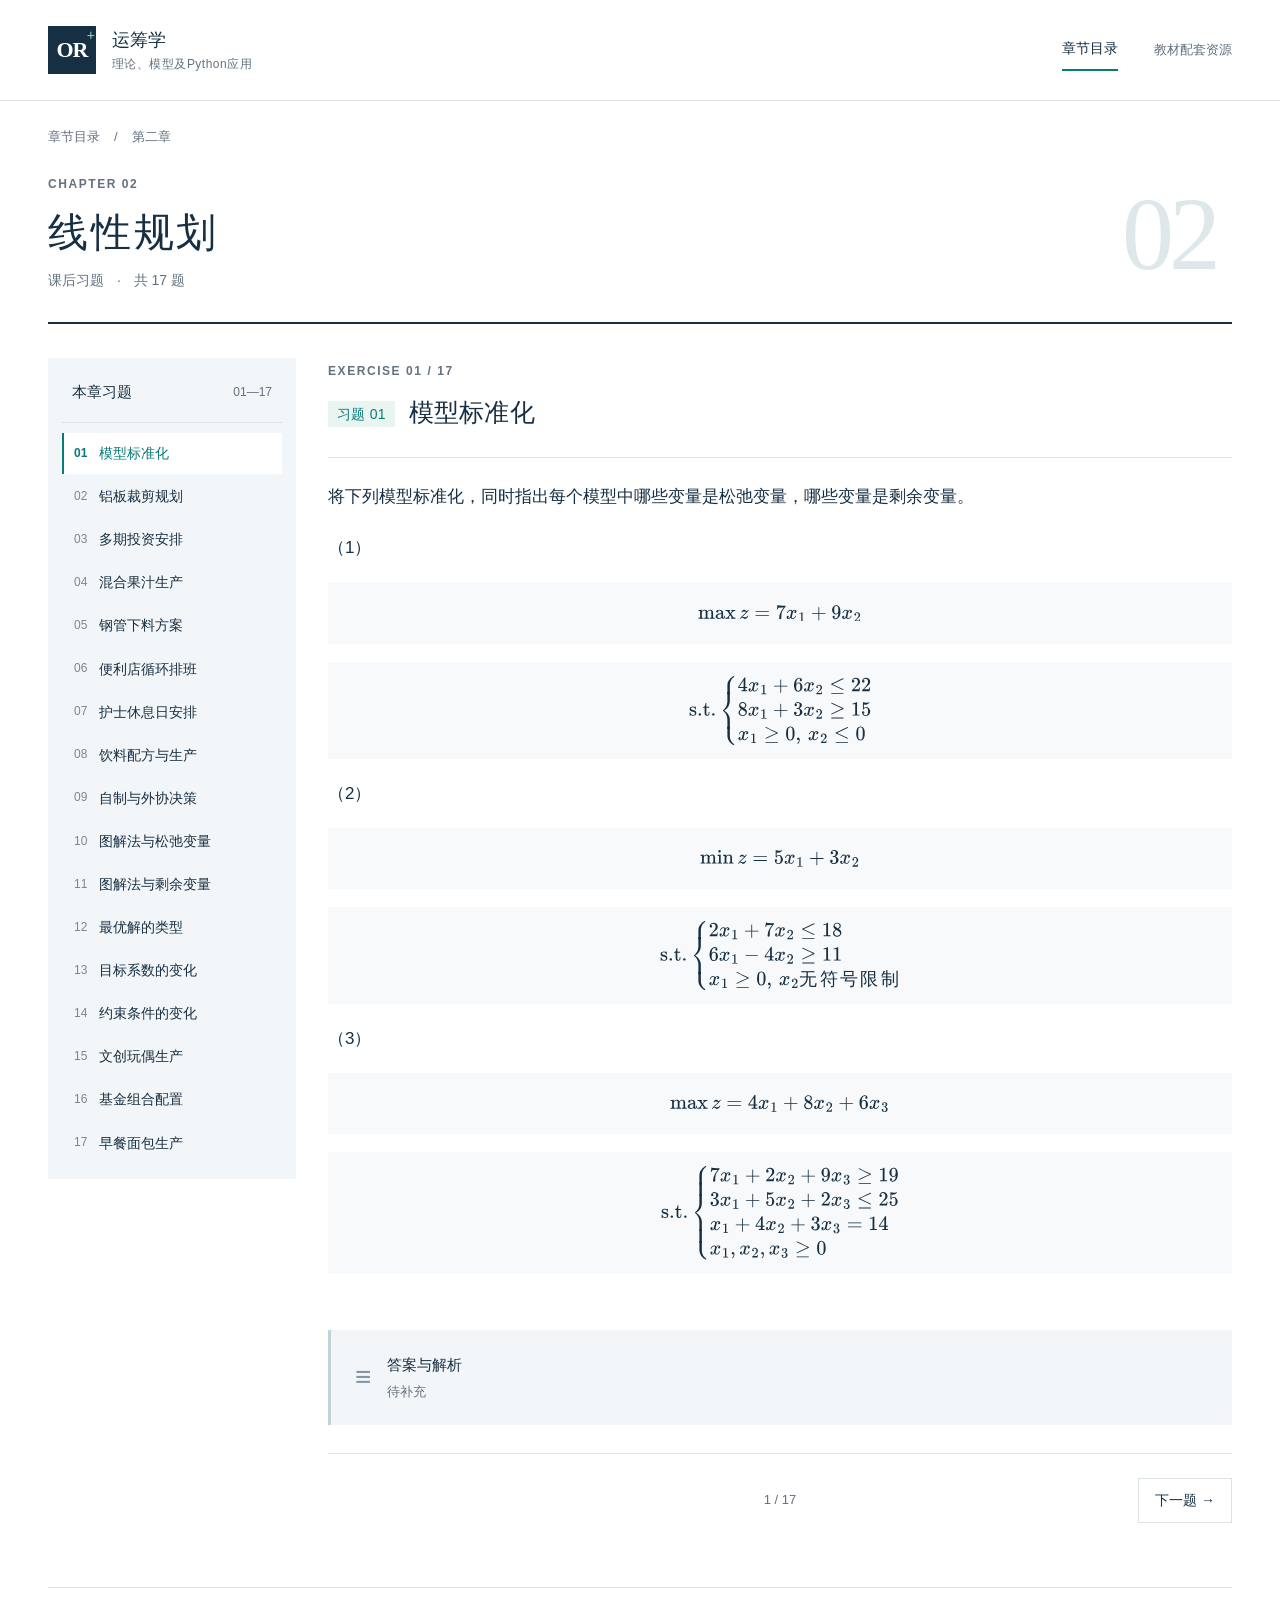
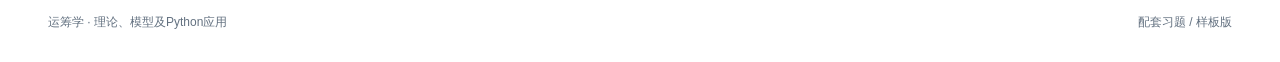
==== chapter-02.html @ b17d403d "Add files via upload" ====
<!doctype html><html lang="zh-CN"><head><meta charset="UTF-8"><meta name="viewport" content="width=device-width,initial-scale=1"><meta name="description" content="《运筹学 理论、模型及Python应用》配套习题，按章节阅读题目与数学模型。"><title>第二章 线性规划 · 运筹学配套学习资源</title><link rel="stylesheet" href="styles.css"><link rel="icon" href="favicon.svg" type="image/svg+xml"></head><body><a class="skip-link" href="#main">跳至正文</a><header class="site-header"><a class="brand" href="index.html" aria-label="返回教材首页"><span class="brand-symbol">OR<span>+</span></span><span class="brand-name">运筹学<span>理论、模型及Python应用</span></span></a><nav aria-label="主导航"><a href="index.html">章节目录</a><span class="edition">教材配套资源</span></nav></header><main id="main" class="chapter-page"><div class="breadcrumb"><a href="index.html">章节目录</a><span aria-hidden="true">/</span><span>第二章</span></div><section class="chapter-intro"><div><p class="eyebrow">CHAPTER 02</p><h1>线性规划</h1><p>课后习题 <span>·</span> 共 17 题</p></div><span class="chapter-watermark" aria-hidden="true">02</span></section><div class="reading-layout"><aside class="exercise-sidebar"><div class="sidebar-heading"><h2>本章习题</h2><span>01—17</span></div><nav aria-label="习题目录"><a href="#q1" data-question="1"><span>01</span>模型标准化</a><a href="#q2" data-question="2"><span>02</span>铝板裁剪规划</a><a href="#q3" data-question="3"><span>03</span>多期投资安排</a><a href="#q4" data-question="4"><span>04</span>混合果汁生产</a><a href="#q5" data-question="5"><span>05</span>钢管下料方案</a><a href="#q6" data-question="6"><span>06</span>便利店循环排班</a><a href="#q7" data-question="7"><span>07</span>护士休息日安排</a><a href="#q8" data-question="8"><span>08</span>饮料配方与生产</a><a href="#q9" data-question="9"><span>09</span>自制与外协决策</a><a href="#q10" data-question="10"><span>10</span>图解法与松弛变量</a><a href="#q11" data-question="11"><span>11</span>图解法与剩余变量</a><a href="#q12" data-question="12"><span>12</span>最优解的类型</a><a href="#q13" data-question="13"><span>13</span>目标系数的变化</a><a href="#q14" data-question="14"><span>14</span>约束条件的变化</a><a href="#q15" data-question="15"><span>15</span>文创玩偶生产</a><a href="#q16" data-question="16"><span>16</span>基金组合配置</a><a href="#q17" data-question="17"><span>17</span>早餐面包生产</a></nav></aside><div class="reading-main"><div class="mobile-jump"><label for="question-select">选择习题</label><select id="question-select"><option value="1">01 · 模型标准化</option><option value="2">02 · 铝板裁剪规划</option><option value="3">03 · 多期投资安排</option><option value="4">04 · 混合果汁生产</option><option value="5">05 · 钢管下料方案</option><option value="6">06 · 便利店循环排班</option><option value="7">07 · 护士休息日安排</option><option value="8">08 · 饮料配方与生产</option><option value="9">09 · 自制与外协决策</option><option value="10">10 · 图解法与松弛变量</option><option value="11">11 · 图解法与剩余变量</option><option value="12">12 · 最优解的类型</option><option value="13">13 · 目标系数的变化</option><option value="14">14 · 约束条件的变化</option><option value="15">15 · 文创玩偶生产</option><option value="16">16 · 基金组合配置</option><option value="17">17 · 早餐面包生产</option></select></div><div id="question-content"><article class="question" id="q1" aria-labelledby="q1-title"><div class="question-heading"><p class="eyebrow">EXERCISE 01 / 17</p><h2 id="q1-title"><span>习题 01</span>模型标准化</h2></div><div class="question-body"><p>将下列模型标准化，同时指出每个模型中哪些变量是松弛变量，哪些变量是剩余变量。</p><p>（1）<span class="math math-display" role="math" aria-label="\max z = 7x_1 + 9x_2"><span aria-hidden="true"><mjx-container class="MathJax" jax="SVG" display="true"><svg style="vertical-align: -0.339ex;" xmlns="http://www.w3.org/2000/svg" width="18.248ex" height="1.869ex" role="img" focusable="false" viewBox="0 -676 8065.8 826"><g stroke="currentColor" fill="currentColor" stroke-width="0" transform="scale(1,-1)"><g data-mml-node="math"><g data-mml-node="mo"><path data-c="6D" d="M41 46H55Q94 46 102 60V68Q102 77 102 91T102 122T103 161T103 203Q103 234 103 269T102 328V351Q99 370 88 376T43 385H25V408Q25 431 27 431L37 432Q47 433 65 434T102 436Q119 437 138 438T167 441T178 442H181V402Q181 364 182 364T187 369T199 384T218 402T247 421T285 437Q305 442 336 442Q351 442 364 440T387 434T406 426T421 417T432 406T441 395T448 384T452 374T455 366L457 361L460 365Q463 369 466 373T475 384T488 397T503 410T523 422T546 432T572 439T603 442Q729 442 740 329Q741 322 741 190V104Q741 66 743 59T754 49Q775 46 803 46H819V0H811L788 1Q764 2 737 2T699 3Q596 3 587 0H579V46H595Q656 46 656 62Q657 64 657 200Q656 335 655 343Q649 371 635 385T611 402T585 404Q540 404 506 370Q479 343 472 315T464 232V168V108Q464 78 465 68T468 55T477 49Q498 46 526 46H542V0H534L510 1Q487 2 460 2T422 3Q319 3 310 0H302V46H318Q379 46 379 62Q380 64 380 200Q379 335 378 343Q372 371 358 385T334 402T308 404Q263 404 229 370Q202 343 195 315T187 232V168V108Q187 78 188 68T191 55T200 49Q221 46 249 46H265V0H257L234 1Q210 2 183 2T145 3Q42 3 33 0H25V46H41Z"></path><path data-c="61" d="M137 305T115 305T78 320T63 359Q63 394 97 421T218 448Q291 448 336 416T396 340Q401 326 401 309T402 194V124Q402 76 407 58T428 40Q443 40 448 56T453 109V145H493V106Q492 66 490 59Q481 29 455 12T400 -6T353 12T329 54V58L327 55Q325 52 322 49T314 40T302 29T287 17T269 6T247 -2T221 -8T190 -11Q130 -11 82 20T34 107Q34 128 41 147T68 188T116 225T194 253T304 268H318V290Q318 324 312 340Q290 411 215 411Q197 411 181 410T156 406T148 403Q170 388 170 359Q170 334 154 320ZM126 106Q126 75 150 51T209 26Q247 26 276 49T315 109Q317 116 318 175Q318 233 317 233Q309 233 296 232T251 223T193 203T147 166T126 106Z" transform="translate(833,0)"></path><path data-c="78" d="M201 0Q189 3 102 3Q26 3 17 0H11V46H25Q48 47 67 52T96 61T121 78T139 96T160 122T180 150L226 210L168 288Q159 301 149 315T133 336T122 351T113 363T107 370T100 376T94 379T88 381T80 383Q74 383 44 385H16V431H23Q59 429 126 429Q219 429 229 431H237V385Q201 381 201 369Q201 367 211 353T239 315T268 274L272 270L297 304Q329 345 329 358Q329 364 327 369T322 376T317 380T310 384L307 385H302V431H309Q324 428 408 428Q487 428 493 431H499V385H492Q443 385 411 368Q394 360 377 341T312 257L296 236L358 151Q424 61 429 57T446 50Q464 46 499 46H516V0H510H502Q494 1 482 1T457 2T432 2T414 3Q403 3 377 3T327 1L304 0H295V46H298Q309 46 320 51T331 63Q331 65 291 120L250 175Q249 174 219 133T185 88Q181 83 181 74Q181 63 188 55T206 46Q208 46 208 23V0H201Z" transform="translate(1333,0)"></path></g><g data-mml-node="mi" transform="translate(2027.7,0)"><path data-c="1D467" d="M347 338Q337 338 294 349T231 360Q211 360 197 356T174 346T162 335T155 324L153 320Q150 317 138 317Q117 317 117 325Q117 330 120 339Q133 378 163 406T229 440Q241 442 246 442Q271 442 291 425T329 392T367 375Q389 375 411 408T434 441Q435 442 449 442H462Q468 436 468 434Q468 430 463 420T449 399T432 377T418 358L411 349Q368 298 275 214T160 106L148 94L163 93Q185 93 227 82T290 71Q328 71 360 90T402 140Q406 149 409 151T424 153Q443 153 443 143Q443 138 442 134Q425 72 376 31T278 -11Q252 -11 232 6T193 40T155 57Q111 57 76 -3Q70 -11 59 -11H54H41Q35 -5 35 -2Q35 13 93 84Q132 129 225 214T340 322Q352 338 347 338Z"></path></g><g data-mml-node="mo" transform="translate(2770.4,0)"><path data-c="3D" d="M56 347Q56 360 70 367H707Q722 359 722 347Q722 336 708 328L390 327H72Q56 332 56 347ZM56 153Q56 168 72 173H708Q722 163 722 153Q722 140 707 133H70Q56 140 56 153Z"></path></g><g data-mml-node="mn" transform="translate(3826.2,0)"><path data-c="37" d="M55 458Q56 460 72 567L88 674Q88 676 108 676H128V672Q128 662 143 655T195 646T364 644H485V605L417 512Q408 500 387 472T360 435T339 403T319 367T305 330T292 284T284 230T278 162T275 80Q275 66 275 52T274 28V19Q270 2 255 -10T221 -22Q210 -22 200 -19T179 0T168 40Q168 198 265 368Q285 400 349 489L395 552H302Q128 552 119 546Q113 543 108 522T98 479L95 458V455H55V458Z"></path></g><g data-mml-node="msub" transform="translate(4326.2,0)"><g data-mml-node="mi"><path data-c="1D465" d="M52 289Q59 331 106 386T222 442Q257 442 286 424T329 379Q371 442 430 442Q467 442 494 420T522 361Q522 332 508 314T481 292T458 288Q439 288 427 299T415 328Q415 374 465 391Q454 404 425 404Q412 404 406 402Q368 386 350 336Q290 115 290 78Q290 50 306 38T341 26Q378 26 414 59T463 140Q466 150 469 151T485 153H489Q504 153 504 145Q504 144 502 134Q486 77 440 33T333 -11Q263 -11 227 52Q186 -10 133 -10H127Q78 -10 57 16T35 71Q35 103 54 123T99 143Q142 143 142 101Q142 81 130 66T107 46T94 41L91 40Q91 39 97 36T113 29T132 26Q168 26 194 71Q203 87 217 139T245 247T261 313Q266 340 266 352Q266 380 251 392T217 404Q177 404 142 372T93 290Q91 281 88 280T72 278H58Q52 284 52 289Z"></path></g><g data-mml-node="mn" transform="translate(605,-150) scale(0.707)"><path data-c="31" d="M213 578L200 573Q186 568 160 563T102 556H83V602H102Q149 604 189 617T245 641T273 663Q275 666 285 666Q294 666 302 660V361L303 61Q310 54 315 52T339 48T401 46H427V0H416Q395 3 257 3Q121 3 100 0H88V46H114Q136 46 152 46T177 47T193 50T201 52T207 57T213 61V578Z"></path></g></g><g data-mml-node="mo" transform="translate(5557,0)"><path data-c="2B" d="M56 237T56 250T70 270H369V420L370 570Q380 583 389 583Q402 583 409 568V270H707Q722 262 722 250T707 230H409V-68Q401 -82 391 -82H389H387Q375 -82 369 -68V230H70Q56 237 56 250Z"></path></g><g data-mml-node="mn" transform="translate(6557.2,0)"><path data-c="39" d="M352 287Q304 211 232 211Q154 211 104 270T44 396Q42 412 42 436V444Q42 537 111 606Q171 666 243 666Q245 666 249 666T257 665H261Q273 665 286 663T323 651T370 619T413 560Q456 472 456 334Q456 194 396 97Q361 41 312 10T208 -22Q147 -22 108 7T68 93T121 149Q143 149 158 135T173 96Q173 78 164 65T148 49T135 44L131 43Q131 41 138 37T164 27T206 22H212Q272 22 313 86Q352 142 352 280V287ZM244 248Q292 248 321 297T351 430Q351 508 343 542Q341 552 337 562T323 588T293 615T246 625Q208 625 181 598Q160 576 154 546T147 441Q147 358 152 329T172 282Q197 248 244 248Z"></path></g><g data-mml-node="msub" transform="translate(7057.2,0)"><g data-mml-node="mi"><path data-c="1D465" d="M52 289Q59 331 106 386T222 442Q257 442 286 424T329 379Q371 442 430 442Q467 442 494 420T522 361Q522 332 508 314T481 292T458 288Q439 288 427 299T415 328Q415 374 465 391Q454 404 425 404Q412 404 406 402Q368 386 350 336Q290 115 290 78Q290 50 306 38T341 26Q378 26 414 59T463 140Q466 150 469 151T485 153H489Q504 153 504 145Q504 144 502 134Q486 77 440 33T333 -11Q263 -11 227 52Q186 -10 133 -10H127Q78 -10 57 16T35 71Q35 103 54 123T99 143Q142 143 142 101Q142 81 130 66T107 46T94 41L91 40Q91 39 97 36T113 29T132 26Q168 26 194 71Q203 87 217 139T245 247T261 313Q266 340 266 352Q266 380 251 392T217 404Q177 404 142 372T93 290Q91 281 88 280T72 278H58Q52 284 52 289Z"></path></g><g data-mml-node="mn" transform="translate(605,-150) scale(0.707)"><path data-c="32" d="M109 429Q82 429 66 447T50 491Q50 562 103 614T235 666Q326 666 387 610T449 465Q449 422 429 383T381 315T301 241Q265 210 201 149L142 93L218 92Q375 92 385 97Q392 99 409 186V189H449V186Q448 183 436 95T421 3V0H50V19V31Q50 38 56 46T86 81Q115 113 136 137Q145 147 170 174T204 211T233 244T261 278T284 308T305 340T320 369T333 401T340 431T343 464Q343 527 309 573T212 619Q179 619 154 602T119 569T109 550Q109 549 114 549Q132 549 151 535T170 489Q170 464 154 447T109 429Z"></path></g></g></g></g></svg></mjx-container></span></span></p><p><span class="math math-display" role="math" aria-label="
\text{s.t.}  \begin{cases}
4x_1 + 6x_2 \leq 22 \\
8x_1 + 3x_2 \geq 15 \\
x_1 \geq 0,\, x_2 \leq 0
\end{cases}
"><span aria-hidden="true"><mjx-container class="MathJax" jax="SVG" display="true"><svg style="vertical-align: -3.281ex;" xmlns="http://www.w3.org/2000/svg" width="20.289ex" height="7.692ex" role="img" focusable="false" viewBox="0 -1950 8967.8 3400"><g stroke="currentColor" fill="currentColor" stroke-width="0" transform="scale(1,-1)"><g data-mml-node="math"><g data-mml-node="mtext"><path data-c="73" d="M295 316Q295 356 268 385T190 414Q154 414 128 401Q98 382 98 349Q97 344 98 336T114 312T157 287Q175 282 201 278T245 269T277 256Q294 248 310 236T342 195T359 133Q359 71 321 31T198 -10H190Q138 -10 94 26L86 19L77 10Q71 4 65 -1L54 -11H46H42Q39 -11 33 -5V74V132Q33 153 35 157T45 162H54Q66 162 70 158T75 146T82 119T101 77Q136 26 198 26Q295 26 295 104Q295 133 277 151Q257 175 194 187T111 210Q75 227 54 256T33 318Q33 357 50 384T93 424T143 442T187 447H198Q238 447 268 432L283 424L292 431Q302 440 314 448H322H326Q329 448 335 442V310L329 304H301Q295 310 295 316Z"></path><path data-c="2E" d="M78 60Q78 84 95 102T138 120Q162 120 180 104T199 61Q199 36 182 18T139 0T96 17T78 60Z" transform="translate(394,0)"></path><path data-c="74" d="M27 422Q80 426 109 478T141 600V615H181V431H316V385H181V241Q182 116 182 100T189 68Q203 29 238 29Q282 29 292 100Q293 108 293 146V181H333V146V134Q333 57 291 17Q264 -10 221 -10Q187 -10 162 2T124 33T105 68T98 100Q97 107 97 248V385H18V422H27Z" transform="translate(672,0)"></path><path data-c="2E" d="M78 60Q78 84 95 102T138 120Q162 120 180 104T199 61Q199 36 182 18T139 0T96 17T78 60Z" transform="translate(1061,0)"></path></g><g data-mml-node="mrow" transform="translate(1505.7,0)"><g data-mml-node="mo"><path data-c="23A7" d="M712 899L718 893V876V865Q718 854 704 846Q627 793 577 710T510 525Q510 524 509 521Q505 493 504 349Q504 345 504 334Q504 277 504 240Q504 -2 503 -4Q502 -8 494 -9T444 -10Q392 -10 390 -9Q387 -8 386 -5Q384 5 384 230Q384 262 384 312T383 382Q383 481 392 535T434 656Q510 806 664 892L677 899H712Z" transform="translate(0,1051)"></path><path data-c="23A9" d="M718 -893L712 -899H677L666 -893Q542 -825 468 -714T385 -476Q384 -466 384 -282Q384 3 385 5L389 9Q392 10 444 10Q486 10 494 9T503 4Q504 2 504 -239V-310V-366Q504 -470 508 -513T530 -609Q546 -657 569 -698T617 -767T661 -812T699 -843T717 -856T718 -876V-893Z" transform="translate(0,-551)"></path><path data-c="23A8" d="M389 1159Q391 1160 455 1160Q496 1160 498 1159Q501 1158 502 1155Q504 1145 504 924Q504 691 503 682Q494 549 425 439T243 259L229 250L243 241Q349 175 421 66T503 -182Q504 -191 504 -424Q504 -600 504 -629T499 -659H498Q496 -660 444 -660T390 -659Q387 -658 386 -655Q384 -645 384 -425V-282Q384 -176 377 -116T342 10Q325 54 301 92T255 155T214 196T183 222T171 232Q170 233 170 250T171 268Q171 269 191 284T240 331T300 407T354 524T383 679Q384 691 384 925Q384 1152 385 1155L389 1159Z" transform="translate(0,0)"></path><svg width="889" height="81" y="1060" x="0" viewBox="0 14.3 889 81"><path data-c="23AA" d="M384 150V266Q384 304 389 309Q391 310 455 310Q496 310 498 309Q502 308 503 298Q504 283 504 150Q504 32 504 12T499 -9H498Q496 -10 444 -10T390 -9Q386 -8 385 2Q384 17 384 150Z" transform="scale(1,0.398)"></path></svg><svg width="889" height="81" y="-641" x="0" viewBox="0 14.3 889 81"><path data-c="23AA" d="M384 150V266Q384 304 389 309Q391 310 455 310Q496 310 498 309Q502 308 503 298Q504 283 504 150Q504 32 504 12T499 -9H498Q496 -10 444 -10T390 -9Q386 -8 385 2Q384 17 384 150Z" transform="scale(1,0.398)"></path></svg></g><g data-mml-node="mtable" transform="translate(889,0)"><g data-mml-node="mtr" transform="translate(0,1200)"><g data-mml-node="mtd"><g data-mml-node="mn"><path data-c="34" d="M462 0Q444 3 333 3Q217 3 199 0H190V46H221Q241 46 248 46T265 48T279 53T286 61Q287 63 287 115V165H28V211L179 442Q332 674 334 675Q336 677 355 677H373L379 671V211H471V165H379V114Q379 73 379 66T385 54Q393 47 442 46H471V0H462ZM293 211V545L74 212L183 211H293Z"></path></g><g data-mml-node="msub" transform="translate(500,0)"><g data-mml-node="mi"><path data-c="1D465" d="M52 289Q59 331 106 386T222 442Q257 442 286 424T329 379Q371 442 430 442Q467 442 494 420T522 361Q522 332 508 314T481 292T458 288Q439 288 427 299T415 328Q415 374 465 391Q454 404 425 404Q412 404 406 402Q368 386 350 336Q290 115 290 78Q290 50 306 38T341 26Q378 26 414 59T463 140Q466 150 469 151T485 153H489Q504 153 504 145Q504 144 502 134Q486 77 440 33T333 -11Q263 -11 227 52Q186 -10 133 -10H127Q78 -10 57 16T35 71Q35 103 54 123T99 143Q142 143 142 101Q142 81 130 66T107 46T94 41L91 40Q91 39 97 36T113 29T132 26Q168 26 194 71Q203 87 217 139T245 247T261 313Q266 340 266 352Q266 380 251 392T217 404Q177 404 142 372T93 290Q91 281 88 280T72 278H58Q52 284 52 289Z"></path></g><g data-mml-node="mn" transform="translate(605,-150) scale(0.707)"><path data-c="31" d="M213 578L200 573Q186 568 160 563T102 556H83V602H102Q149 604 189 617T245 641T273 663Q275 666 285 666Q294 666 302 660V361L303 61Q310 54 315 52T339 48T401 46H427V0H416Q395 3 257 3Q121 3 100 0H88V46H114Q136 46 152 46T177 47T193 50T201 52T207 57T213 61V578Z"></path></g></g><g data-mml-node="mo" transform="translate(1730.8,0)"><path data-c="2B" d="M56 237T56 250T70 270H369V420L370 570Q380 583 389 583Q402 583 409 568V270H707Q722 262 722 250T707 230H409V-68Q401 -82 391 -82H389H387Q375 -82 369 -68V230H70Q56 237 56 250Z"></path></g><g data-mml-node="mn" transform="translate(2731,0)"><path data-c="36" d="M42 313Q42 476 123 571T303 666Q372 666 402 630T432 550Q432 525 418 510T379 495Q356 495 341 509T326 548Q326 592 373 601Q351 623 311 626Q240 626 194 566Q147 500 147 364L148 360Q153 366 156 373Q197 433 263 433H267Q313 433 348 414Q372 400 396 374T435 317Q456 268 456 210V192Q456 169 451 149Q440 90 387 34T253 -22Q225 -22 199 -14T143 16T92 75T56 172T42 313ZM257 397Q227 397 205 380T171 335T154 278T148 216Q148 133 160 97T198 39Q222 21 251 21Q302 21 329 59Q342 77 347 104T352 209Q352 289 347 316T329 361Q302 397 257 397Z"></path></g><g data-mml-node="msub" transform="translate(3231,0)"><g data-mml-node="mi"><path data-c="1D465" d="M52 289Q59 331 106 386T222 442Q257 442 286 424T329 379Q371 442 430 442Q467 442 494 420T522 361Q522 332 508 314T481 292T458 288Q439 288 427 299T415 328Q415 374 465 391Q454 404 425 404Q412 404 406 402Q368 386 350 336Q290 115 290 78Q290 50 306 38T341 26Q378 26 414 59T463 140Q466 150 469 151T485 153H489Q504 153 504 145Q504 144 502 134Q486 77 440 33T333 -11Q263 -11 227 52Q186 -10 133 -10H127Q78 -10 57 16T35 71Q35 103 54 123T99 143Q142 143 142 101Q142 81 130 66T107 46T94 41L91 40Q91 39 97 36T113 29T132 26Q168 26 194 71Q203 87 217 139T245 247T261 313Q266 340 266 352Q266 380 251 392T217 404Q177 404 142 372T93 290Q91 281 88 280T72 278H58Q52 284 52 289Z"></path></g><g data-mml-node="mn" transform="translate(605,-150) scale(0.707)"><path data-c="32" d="M109 429Q82 429 66 447T50 491Q50 562 103 614T235 666Q326 666 387 610T449 465Q449 422 429 383T381 315T301 241Q265 210 201 149L142 93L218 92Q375 92 385 97Q392 99 409 186V189H449V186Q448 183 436 95T421 3V0H50V19V31Q50 38 56 46T86 81Q115 113 136 137Q145 147 170 174T204 211T233 244T261 278T284 308T305 340T320 369T333 401T340 431T343 464Q343 527 309 573T212 619Q179 619 154 602T119 569T109 550Q109 549 114 549Q132 549 151 535T170 489Q170 464 154 447T109 429Z"></path></g></g><g data-mml-node="mo" transform="translate(4517.3,0)"><path data-c="2264" d="M674 636Q682 636 688 630T694 615T687 601Q686 600 417 472L151 346L399 228Q687 92 691 87Q694 81 694 76Q694 58 676 56H670L382 192Q92 329 90 331Q83 336 83 348Q84 359 96 365Q104 369 382 500T665 634Q669 636 674 636ZM84 -118Q84 -108 99 -98H678Q694 -104 694 -118Q694 -130 679 -138H98Q84 -131 84 -118Z"></path></g><g data-mml-node="mn" transform="translate(5573.1,0)"><path data-c="32" d="M109 429Q82 429 66 447T50 491Q50 562 103 614T235 666Q326 666 387 610T449 465Q449 422 429 383T381 315T301 241Q265 210 201 149L142 93L218 92Q375 92 385 97Q392 99 409 186V189H449V186Q448 183 436 95T421 3V0H50V19V31Q50 38 56 46T86 81Q115 113 136 137Q145 147 170 174T204 211T233 244T261 278T284 308T305 340T320 369T333 401T340 431T343 464Q343 527 309 573T212 619Q179 619 154 602T119 569T109 550Q109 549 114 549Q132 549 151 535T170 489Q170 464 154 447T109 429Z"></path><path data-c="32" d="M109 429Q82 429 66 447T50 491Q50 562 103 614T235 666Q326 666 387 610T449 465Q449 422 429 383T381 315T301 241Q265 210 201 149L142 93L218 92Q375 92 385 97Q392 99 409 186V189H449V186Q448 183 436 95T421 3V0H50V19V31Q50 38 56 46T86 81Q115 113 136 137Q145 147 170 174T204 211T233 244T261 278T284 308T305 340T320 369T333 401T340 431T343 464Q343 527 309 573T212 619Q179 619 154 602T119 569T109 550Q109 549 114 549Q132 549 151 535T170 489Q170 464 154 447T109 429Z" transform="translate(500,0)"></path></g></g></g><g data-mml-node="mtr" transform="translate(0,0)"><g data-mml-node="mtd"><g data-mml-node="mn"><path data-c="38" d="M70 417T70 494T124 618T248 666Q319 666 374 624T429 515Q429 485 418 459T392 417T361 389T335 371T324 363L338 354Q352 344 366 334T382 323Q457 264 457 174Q457 95 399 37T249 -22Q159 -22 101 29T43 155Q43 263 172 335L154 348Q133 361 127 368Q70 417 70 494ZM286 386L292 390Q298 394 301 396T311 403T323 413T334 425T345 438T355 454T364 471T369 491T371 513Q371 556 342 586T275 624Q268 625 242 625Q201 625 165 599T128 534Q128 511 141 492T167 463T217 431Q224 426 228 424L286 386ZM250 21Q308 21 350 55T392 137Q392 154 387 169T375 194T353 216T330 234T301 253T274 270Q260 279 244 289T218 306L210 311Q204 311 181 294T133 239T107 157Q107 98 150 60T250 21Z"></path></g><g data-mml-node="msub" transform="translate(500,0)"><g data-mml-node="mi"><path data-c="1D465" d="M52 289Q59 331 106 386T222 442Q257 442 286 424T329 379Q371 442 430 442Q467 442 494 420T522 361Q522 332 508 314T481 292T458 288Q439 288 427 299T415 328Q415 374 465 391Q454 404 425 404Q412 404 406 402Q368 386 350 336Q290 115 290 78Q290 50 306 38T341 26Q378 26 414 59T463 140Q466 150 469 151T485 153H489Q504 153 504 145Q504 144 502 134Q486 77 440 33T333 -11Q263 -11 227 52Q186 -10 133 -10H127Q78 -10 57 16T35 71Q35 103 54 123T99 143Q142 143 142 101Q142 81 130 66T107 46T94 41L91 40Q91 39 97 36T113 29T132 26Q168 26 194 71Q203 87 217 139T245 247T261 313Q266 340 266 352Q266 380 251 392T217 404Q177 404 142 372T93 290Q91 281 88 280T72 278H58Q52 284 52 289Z"></path></g><g data-mml-node="mn" transform="translate(605,-150) scale(0.707)"><path data-c="31" d="M213 578L200 573Q186 568 160 563T102 556H83V602H102Q149 604 189 617T245 641T273 663Q275 666 285 666Q294 666 302 660V361L303 61Q310 54 315 52T339 48T401 46H427V0H416Q395 3 257 3Q121 3 100 0H88V46H114Q136 46 152 46T177 47T193 50T201 52T207 57T213 61V578Z"></path></g></g><g data-mml-node="mo" transform="translate(1730.8,0)"><path data-c="2B" d="M56 237T56 250T70 270H369V420L370 570Q380 583 389 583Q402 583 409 568V270H707Q722 262 722 250T707 230H409V-68Q401 -82 391 -82H389H387Q375 -82 369 -68V230H70Q56 237 56 250Z"></path></g><g data-mml-node="mn" transform="translate(2731,0)"><path data-c="33" d="M127 463Q100 463 85 480T69 524Q69 579 117 622T233 665Q268 665 277 664Q351 652 390 611T430 522Q430 470 396 421T302 350L299 348Q299 347 308 345T337 336T375 315Q457 262 457 175Q457 96 395 37T238 -22Q158 -22 100 21T42 130Q42 158 60 175T105 193Q133 193 151 175T169 130Q169 119 166 110T159 94T148 82T136 74T126 70T118 67L114 66Q165 21 238 21Q293 21 321 74Q338 107 338 175V195Q338 290 274 322Q259 328 213 329L171 330L168 332Q166 335 166 348Q166 366 174 366Q202 366 232 371Q266 376 294 413T322 525V533Q322 590 287 612Q265 626 240 626Q208 626 181 615T143 592T132 580H135Q138 579 143 578T153 573T165 566T175 555T183 540T186 520Q186 498 172 481T127 463Z"></path></g><g data-mml-node="msub" transform="translate(3231,0)"><g data-mml-node="mi"><path data-c="1D465" d="M52 289Q59 331 106 386T222 442Q257 442 286 424T329 379Q371 442 430 442Q467 442 494 420T522 361Q522 332 508 314T481 292T458 288Q439 288 427 299T415 328Q415 374 465 391Q454 404 425 404Q412 404 406 402Q368 386 350 336Q290 115 290 78Q290 50 306 38T341 26Q378 26 414 59T463 140Q466 150 469 151T485 153H489Q504 153 504 145Q504 144 502 134Q486 77 440 33T333 -11Q263 -11 227 52Q186 -10 133 -10H127Q78 -10 57 16T35 71Q35 103 54 123T99 143Q142 143 142 101Q142 81 130 66T107 46T94 41L91 40Q91 39 97 36T113 29T132 26Q168 26 194 71Q203 87 217 139T245 247T261 313Q266 340 266 352Q266 380 251 392T217 404Q177 404 142 372T93 290Q91 281 88 280T72 278H58Q52 284 52 289Z"></path></g><g data-mml-node="mn" transform="translate(605,-150) scale(0.707)"><path data-c="32" d="M109 429Q82 429 66 447T50 491Q50 562 103 614T235 666Q326 666 387 610T449 465Q449 422 429 383T381 315T301 241Q265 210 201 149L142 93L218 92Q375 92 385 97Q392 99 409 186V189H449V186Q448 183 436 95T421 3V0H50V19V31Q50 38 56 46T86 81Q115 113 136 137Q145 147 170 174T204 211T233 244T261 278T284 308T305 340T320 369T333 401T340 431T343 464Q343 527 309 573T212 619Q179 619 154 602T119 569T109 550Q109 549 114 549Q132 549 151 535T170 489Q170 464 154 447T109 429Z"></path></g></g><g data-mml-node="mo" transform="translate(4517.3,0)"><path data-c="2265" d="M83 616Q83 624 89 630T99 636Q107 636 253 568T543 431T687 361Q694 356 694 346T687 331Q685 329 395 192L107 56H101Q83 58 83 76Q83 77 83 79Q82 86 98 95Q117 105 248 167Q326 204 378 228L626 346L360 472Q291 505 200 548Q112 589 98 597T83 616ZM84 -118Q84 -108 99 -98H678Q694 -104 694 -118Q694 -130 679 -138H98Q84 -131 84 -118Z"></path></g><g data-mml-node="mn" transform="translate(5573.1,0)"><path data-c="31" d="M213 578L200 573Q186 568 160 563T102 556H83V602H102Q149 604 189 617T245 641T273 663Q275 666 285 666Q294 666 302 660V361L303 61Q310 54 315 52T339 48T401 46H427V0H416Q395 3 257 3Q121 3 100 0H88V46H114Q136 46 152 46T177 47T193 50T201 52T207 57T213 61V578Z"></path><path data-c="35" d="M164 157Q164 133 148 117T109 101H102Q148 22 224 22Q294 22 326 82Q345 115 345 210Q345 313 318 349Q292 382 260 382H254Q176 382 136 314Q132 307 129 306T114 304Q97 304 95 310Q93 314 93 485V614Q93 664 98 664Q100 666 102 666Q103 666 123 658T178 642T253 634Q324 634 389 662Q397 666 402 666Q410 666 410 648V635Q328 538 205 538Q174 538 149 544L139 546V374Q158 388 169 396T205 412T256 420Q337 420 393 355T449 201Q449 109 385 44T229 -22Q148 -22 99 32T50 154Q50 178 61 192T84 210T107 214Q132 214 148 197T164 157Z" transform="translate(500,0)"></path></g></g></g><g data-mml-node="mtr" transform="translate(0,-1200)"><g data-mml-node="mtd"><g data-mml-node="msub"><g data-mml-node="mi"><path data-c="1D465" d="M52 289Q59 331 106 386T222 442Q257 442 286 424T329 379Q371 442 430 442Q467 442 494 420T522 361Q522 332 508 314T481 292T458 288Q439 288 427 299T415 328Q415 374 465 391Q454 404 425 404Q412 404 406 402Q368 386 350 336Q290 115 290 78Q290 50 306 38T341 26Q378 26 414 59T463 140Q466 150 469 151T485 153H489Q504 153 504 145Q504 144 502 134Q486 77 440 33T333 -11Q263 -11 227 52Q186 -10 133 -10H127Q78 -10 57 16T35 71Q35 103 54 123T99 143Q142 143 142 101Q142 81 130 66T107 46T94 41L91 40Q91 39 97 36T113 29T132 26Q168 26 194 71Q203 87 217 139T245 247T261 313Q266 340 266 352Q266 380 251 392T217 404Q177 404 142 372T93 290Q91 281 88 280T72 278H58Q52 284 52 289Z"></path></g><g data-mml-node="mn" transform="translate(605,-150) scale(0.707)"><path data-c="31" d="M213 578L200 573Q186 568 160 563T102 556H83V602H102Q149 604 189 617T245 641T273 663Q275 666 285 666Q294 666 302 660V361L303 61Q310 54 315 52T339 48T401 46H427V0H416Q395 3 257 3Q121 3 100 0H88V46H114Q136 46 152 46T177 47T193 50T201 52T207 57T213 61V578Z"></path></g></g><g data-mml-node="mo" transform="translate(1286.3,0)"><path data-c="2265" d="M83 616Q83 624 89 630T99 636Q107 636 253 568T543 431T687 361Q694 356 694 346T687 331Q685 329 395 192L107 56H101Q83 58 83 76Q83 77 83 79Q82 86 98 95Q117 105 248 167Q326 204 378 228L626 346L360 472Q291 505 200 548Q112 589 98 597T83 616ZM84 -118Q84 -108 99 -98H678Q694 -104 694 -118Q694 -130 679 -138H98Q84 -131 84 -118Z"></path></g><g data-mml-node="mn" transform="translate(2342.1,0)"><path data-c="30" d="M96 585Q152 666 249 666Q297 666 345 640T423 548Q460 465 460 320Q460 165 417 83Q397 41 362 16T301 -15T250 -22Q224 -22 198 -16T137 16T82 83Q39 165 39 320Q39 494 96 585ZM321 597Q291 629 250 629Q208 629 178 597Q153 571 145 525T137 333Q137 175 145 125T181 46Q209 16 250 16Q290 16 318 46Q347 76 354 130T362 333Q362 478 354 524T321 597Z"></path></g><g data-mml-node="mo" transform="translate(2842.1,0)"><path data-c="2C" d="M78 35T78 60T94 103T137 121Q165 121 187 96T210 8Q210 -27 201 -60T180 -117T154 -158T130 -185T117 -194Q113 -194 104 -185T95 -172Q95 -168 106 -156T131 -126T157 -76T173 -3V9L172 8Q170 7 167 6T161 3T152 1T140 0Q113 0 96 17Z"></path></g><g data-mml-node="mstyle" transform="translate(3120.1,0)"><g data-mml-node="mspace"></g></g><g data-mml-node="msub" transform="translate(3453.8,0)"><g data-mml-node="mi"><path data-c="1D465" d="M52 289Q59 331 106 386T222 442Q257 442 286 424T329 379Q371 442 430 442Q467 442 494 420T522 361Q522 332 508 314T481 292T458 288Q439 288 427 299T415 328Q415 374 465 391Q454 404 425 404Q412 404 406 402Q368 386 350 336Q290 115 290 78Q290 50 306 38T341 26Q378 26 414 59T463 140Q466 150 469 151T485 153H489Q504 153 504 145Q504 144 502 134Q486 77 440 33T333 -11Q263 -11 227 52Q186 -10 133 -10H127Q78 -10 57 16T35 71Q35 103 54 123T99 143Q142 143 142 101Q142 81 130 66T107 46T94 41L91 40Q91 39 97 36T113 29T132 26Q168 26 194 71Q203 87 217 139T245 247T261 313Q266 340 266 352Q266 380 251 392T217 404Q177 404 142 372T93 290Q91 281 88 280T72 278H58Q52 284 52 289Z"></path></g><g data-mml-node="mn" transform="translate(605,-150) scale(0.707)"><path data-c="32" d="M109 429Q82 429 66 447T50 491Q50 562 103 614T235 666Q326 666 387 610T449 465Q449 422 429 383T381 315T301 241Q265 210 201 149L142 93L218 92Q375 92 385 97Q392 99 409 186V189H449V186Q448 183 436 95T421 3V0H50V19V31Q50 38 56 46T86 81Q115 113 136 137Q145 147 170 174T204 211T233 244T261 278T284 308T305 340T320 369T333 401T340 431T343 464Q343 527 309 573T212 619Q179 619 154 602T119 569T109 550Q109 549 114 549Q132 549 151 535T170 489Q170 464 154 447T109 429Z"></path></g></g><g data-mml-node="mo" transform="translate(4740.1,0)"><path data-c="2264" d="M674 636Q682 636 688 630T694 615T687 601Q686 600 417 472L151 346L399 228Q687 92 691 87Q694 81 694 76Q694 58 676 56H670L382 192Q92 329 90 331Q83 336 83 348Q84 359 96 365Q104 369 382 500T665 634Q669 636 674 636ZM84 -118Q84 -108 99 -98H678Q694 -104 694 -118Q694 -130 679 -138H98Q84 -131 84 -118Z"></path></g><g data-mml-node="mn" transform="translate(5795.9,0)"><path data-c="30" d="M96 585Q152 666 249 666Q297 666 345 640T423 548Q460 465 460 320Q460 165 417 83Q397 41 362 16T301 -15T250 -22Q224 -22 198 -16T137 16T82 83Q39 165 39 320Q39 494 96 585ZM321 597Q291 629 250 629Q208 629 178 597Q153 571 145 525T137 333Q137 175 145 125T181 46Q209 16 250 16Q290 16 318 46Q347 76 354 130T362 333Q362 478 354 524T321 597Z"></path></g></g></g></g><g data-mml-node="mo" transform="translate(7462.1,0) translate(0 250)"></g></g></g></g></svg></mjx-container></span></span></p><p>（2）<span class="math math-display" role="math" aria-label="\min z = 5x_1 + 3x_2"><span aria-hidden="true"><mjx-container class="MathJax" jax="SVG" display="true"><svg style="vertical-align: -0.339ex;" xmlns="http://www.w3.org/2000/svg" width="17.809ex" height="1.853ex" role="img" focusable="false" viewBox="0 -669 7871.8 819"><g stroke="currentColor" fill="currentColor" stroke-width="0" transform="scale(1,-1)"><g data-mml-node="math"><g data-mml-node="mo"><path data-c="6D" d="M41 46H55Q94 46 102 60V68Q102 77 102 91T102 122T103 161T103 203Q103 234 103 269T102 328V351Q99 370 88 376T43 385H25V408Q25 431 27 431L37 432Q47 433 65 434T102 436Q119 437 138 438T167 441T178 442H181V402Q181 364 182 364T187 369T199 384T218 402T247 421T285 437Q305 442 336 442Q351 442 364 440T387 434T406 426T421 417T432 406T441 395T448 384T452 374T455 366L457 361L460 365Q463 369 466 373T475 384T488 397T503 410T523 422T546 432T572 439T603 442Q729 442 740 329Q741 322 741 190V104Q741 66 743 59T754 49Q775 46 803 46H819V0H811L788 1Q764 2 737 2T699 3Q596 3 587 0H579V46H595Q656 46 656 62Q657 64 657 200Q656 335 655 343Q649 371 635 385T611 402T585 404Q540 404 506 370Q479 343 472 315T464 232V168V108Q464 78 465 68T468 55T477 49Q498 46 526 46H542V0H534L510 1Q487 2 460 2T422 3Q319 3 310 0H302V46H318Q379 46 379 62Q380 64 380 200Q379 335 378 343Q372 371 358 385T334 402T308 404Q263 404 229 370Q202 343 195 315T187 232V168V108Q187 78 188 68T191 55T200 49Q221 46 249 46H265V0H257L234 1Q210 2 183 2T145 3Q42 3 33 0H25V46H41Z"></path><path data-c="69" d="M69 609Q69 637 87 653T131 669Q154 667 171 652T188 609Q188 579 171 564T129 549Q104 549 87 564T69 609ZM247 0Q232 3 143 3Q132 3 106 3T56 1L34 0H26V46H42Q70 46 91 49Q100 53 102 60T104 102V205V293Q104 345 102 359T88 378Q74 385 41 385H30V408Q30 431 32 431L42 432Q52 433 70 434T106 436Q123 437 142 438T171 441T182 442H185V62Q190 52 197 50T232 46H255V0H247Z" transform="translate(833,0)"></path><path data-c="6E" d="M41 46H55Q94 46 102 60V68Q102 77 102 91T102 122T103 161T103 203Q103 234 103 269T102 328V351Q99 370 88 376T43 385H25V408Q25 431 27 431L37 432Q47 433 65 434T102 436Q119 437 138 438T167 441T178 442H181V402Q181 364 182 364T187 369T199 384T218 402T247 421T285 437Q305 442 336 442Q450 438 463 329Q464 322 464 190V104Q464 66 466 59T477 49Q498 46 526 46H542V0H534L510 1Q487 2 460 2T422 3Q319 3 310 0H302V46H318Q379 46 379 62Q380 64 380 200Q379 335 378 343Q372 371 358 385T334 402T308 404Q263 404 229 370Q202 343 195 315T187 232V168V108Q187 78 188 68T191 55T200 49Q221 46 249 46H265V0H257L234 1Q210 2 183 2T145 3Q42 3 33 0H25V46H41Z" transform="translate(1111,0)"></path></g><g data-mml-node="mi" transform="translate(1833.7,0)"><path data-c="1D467" d="M347 338Q337 338 294 349T231 360Q211 360 197 356T174 346T162 335T155 324L153 320Q150 317 138 317Q117 317 117 325Q117 330 120 339Q133 378 163 406T229 440Q241 442 246 442Q271 442 291 425T329 392T367 375Q389 375 411 408T434 441Q435 442 449 442H462Q468 436 468 434Q468 430 463 420T449 399T432 377T418 358L411 349Q368 298 275 214T160 106L148 94L163 93Q185 93 227 82T290 71Q328 71 360 90T402 140Q406 149 409 151T424 153Q443 153 443 143Q443 138 442 134Q425 72 376 31T278 -11Q252 -11 232 6T193 40T155 57Q111 57 76 -3Q70 -11 59 -11H54H41Q35 -5 35 -2Q35 13 93 84Q132 129 225 214T340 322Q352 338 347 338Z"></path></g><g data-mml-node="mo" transform="translate(2576.4,0)"><path data-c="3D" d="M56 347Q56 360 70 367H707Q722 359 722 347Q722 336 708 328L390 327H72Q56 332 56 347ZM56 153Q56 168 72 173H708Q722 163 722 153Q722 140 707 133H70Q56 140 56 153Z"></path></g><g data-mml-node="mn" transform="translate(3632.2,0)"><path data-c="35" d="M164 157Q164 133 148 117T109 101H102Q148 22 224 22Q294 22 326 82Q345 115 345 210Q345 313 318 349Q292 382 260 382H254Q176 382 136 314Q132 307 129 306T114 304Q97 304 95 310Q93 314 93 485V614Q93 664 98 664Q100 666 102 666Q103 666 123 658T178 642T253 634Q324 634 389 662Q397 666 402 666Q410 666 410 648V635Q328 538 205 538Q174 538 149 544L139 546V374Q158 388 169 396T205 412T256 420Q337 420 393 355T449 201Q449 109 385 44T229 -22Q148 -22 99 32T50 154Q50 178 61 192T84 210T107 214Q132 214 148 197T164 157Z"></path></g><g data-mml-node="msub" transform="translate(4132.2,0)"><g data-mml-node="mi"><path data-c="1D465" d="M52 289Q59 331 106 386T222 442Q257 442 286 424T329 379Q371 442 430 442Q467 442 494 420T522 361Q522 332 508 314T481 292T458 288Q439 288 427 299T415 328Q415 374 465 391Q454 404 425 404Q412 404 406 402Q368 386 350 336Q290 115 290 78Q290 50 306 38T341 26Q378 26 414 59T463 140Q466 150 469 151T485 153H489Q504 153 504 145Q504 144 502 134Q486 77 440 33T333 -11Q263 -11 227 52Q186 -10 133 -10H127Q78 -10 57 16T35 71Q35 103 54 123T99 143Q142 143 142 101Q142 81 130 66T107 46T94 41L91 40Q91 39 97 36T113 29T132 26Q168 26 194 71Q203 87 217 139T245 247T261 313Q266 340 266 352Q266 380 251 392T217 404Q177 404 142 372T93 290Q91 281 88 280T72 278H58Q52 284 52 289Z"></path></g><g data-mml-node="mn" transform="translate(605,-150) scale(0.707)"><path data-c="31" d="M213 578L200 573Q186 568 160 563T102 556H83V602H102Q149 604 189 617T245 641T273 663Q275 666 285 666Q294 666 302 660V361L303 61Q310 54 315 52T339 48T401 46H427V0H416Q395 3 257 3Q121 3 100 0H88V46H114Q136 46 152 46T177 47T193 50T201 52T207 57T213 61V578Z"></path></g></g><g data-mml-node="mo" transform="translate(5363,0)"><path data-c="2B" d="M56 237T56 250T70 270H369V420L370 570Q380 583 389 583Q402 583 409 568V270H707Q722 262 722 250T707 230H409V-68Q401 -82 391 -82H389H387Q375 -82 369 -68V230H70Q56 237 56 250Z"></path></g><g data-mml-node="mn" transform="translate(6363.2,0)"><path data-c="33" d="M127 463Q100 463 85 480T69 524Q69 579 117 622T233 665Q268 665 277 664Q351 652 390 611T430 522Q430 470 396 421T302 350L299 348Q299 347 308 345T337 336T375 315Q457 262 457 175Q457 96 395 37T238 -22Q158 -22 100 21T42 130Q42 158 60 175T105 193Q133 193 151 175T169 130Q169 119 166 110T159 94T148 82T136 74T126 70T118 67L114 66Q165 21 238 21Q293 21 321 74Q338 107 338 175V195Q338 290 274 322Q259 328 213 329L171 330L168 332Q166 335 166 348Q166 366 174 366Q202 366 232 371Q266 376 294 413T322 525V533Q322 590 287 612Q265 626 240 626Q208 626 181 615T143 592T132 580H135Q138 579 143 578T153 573T165 566T175 555T183 540T186 520Q186 498 172 481T127 463Z"></path></g><g data-mml-node="msub" transform="translate(6863.2,0)"><g data-mml-node="mi"><path data-c="1D465" d="M52 289Q59 331 106 386T222 442Q257 442 286 424T329 379Q371 442 430 442Q467 442 494 420T522 361Q522 332 508 314T481 292T458 288Q439 288 427 299T415 328Q415 374 465 391Q454 404 425 404Q412 404 406 402Q368 386 350 336Q290 115 290 78Q290 50 306 38T341 26Q378 26 414 59T463 140Q466 150 469 151T485 153H489Q504 153 504 145Q504 144 502 134Q486 77 440 33T333 -11Q263 -11 227 52Q186 -10 133 -10H127Q78 -10 57 16T35 71Q35 103 54 123T99 143Q142 143 142 101Q142 81 130 66T107 46T94 41L91 40Q91 39 97 36T113 29T132 26Q168 26 194 71Q203 87 217 139T245 247T261 313Q266 340 266 352Q266 380 251 392T217 404Q177 404 142 372T93 290Q91 281 88 280T72 278H58Q52 284 52 289Z"></path></g><g data-mml-node="mn" transform="translate(605,-150) scale(0.707)"><path data-c="32" d="M109 429Q82 429 66 447T50 491Q50 562 103 614T235 666Q326 666 387 610T449 465Q449 422 429 383T381 315T301 241Q265 210 201 149L142 93L218 92Q375 92 385 97Q392 99 409 186V189H449V186Q448 183 436 95T421 3V0H50V19V31Q50 38 56 46T86 81Q115 113 136 137Q145 147 170 174T204 211T233 244T261 278T284 308T305 340T320 369T333 401T340 431T343 464Q343 527 309 573T212 619Q179 619 154 602T119 569T109 550Q109 549 114 549Q132 549 151 535T170 489Q170 464 154 447T109 429Z"></path></g></g></g></g></svg></mjx-container></span></span></p><p><span class="math math-display" role="math" aria-label="
\text{s.t.}  \begin{cases}
2x_1 + 7x_2 \leq 18 \\
6x_1 - 4x_2 \geq 11 \\
x_1 \geq 0,\, x_2\text{无符号限制}
\end{cases}
"><span aria-hidden="true"><mjx-container class="MathJax" jax="SVG" display="true"><svg style="vertical-align: -3.281ex;" xmlns="http://www.w3.org/2000/svg" width="26.826ex" height="7.692ex" role="img" focusable="false" viewBox="0 -1950 11857 3400"><g stroke="currentColor" fill="currentColor" stroke-width="0" transform="scale(1,-1)"><g data-mml-node="math"><g data-mml-node="mtext"><path data-c="73" d="M295 316Q295 356 268 385T190 414Q154 414 128 401Q98 382 98 349Q97 344 98 336T114 312T157 287Q175 282 201 278T245 269T277 256Q294 248 310 236T342 195T359 133Q359 71 321 31T198 -10H190Q138 -10 94 26L86 19L77 10Q71 4 65 -1L54 -11H46H42Q39 -11 33 -5V74V132Q33 153 35 157T45 162H54Q66 162 70 158T75 146T82 119T101 77Q136 26 198 26Q295 26 295 104Q295 133 277 151Q257 175 194 187T111 210Q75 227 54 256T33 318Q33 357 50 384T93 424T143 442T187 447H198Q238 447 268 432L283 424L292 431Q302 440 314 448H322H326Q329 448 335 442V310L329 304H301Q295 310 295 316Z"></path><path data-c="2E" d="M78 60Q78 84 95 102T138 120Q162 120 180 104T199 61Q199 36 182 18T139 0T96 17T78 60Z" transform="translate(394,0)"></path><path data-c="74" d="M27 422Q80 426 109 478T141 600V615H181V431H316V385H181V241Q182 116 182 100T189 68Q203 29 238 29Q282 29 292 100Q293 108 293 146V181H333V146V134Q333 57 291 17Q264 -10 221 -10Q187 -10 162 2T124 33T105 68T98 100Q97 107 97 248V385H18V422H27Z" transform="translate(672,0)"></path><path data-c="2E" d="M78 60Q78 84 95 102T138 120Q162 120 180 104T199 61Q199 36 182 18T139 0T96 17T78 60Z" transform="translate(1061,0)"></path></g><g data-mml-node="mrow" transform="translate(1505.7,0)"><g data-mml-node="mo"><path data-c="23A7" d="M712 899L718 893V876V865Q718 854 704 846Q627 793 577 710T510 525Q510 524 509 521Q505 493 504 349Q504 345 504 334Q504 277 504 240Q504 -2 503 -4Q502 -8 494 -9T444 -10Q392 -10 390 -9Q387 -8 386 -5Q384 5 384 230Q384 262 384 312T383 382Q383 481 392 535T434 656Q510 806 664 892L677 899H712Z" transform="translate(0,1051)"></path><path data-c="23A9" d="M718 -893L712 -899H677L666 -893Q542 -825 468 -714T385 -476Q384 -466 384 -282Q384 3 385 5L389 9Q392 10 444 10Q486 10 494 9T503 4Q504 2 504 -239V-310V-366Q504 -470 508 -513T530 -609Q546 -657 569 -698T617 -767T661 -812T699 -843T717 -856T718 -876V-893Z" transform="translate(0,-551)"></path><path data-c="23A8" d="M389 1159Q391 1160 455 1160Q496 1160 498 1159Q501 1158 502 1155Q504 1145 504 924Q504 691 503 682Q494 549 425 439T243 259L229 250L243 241Q349 175 421 66T503 -182Q504 -191 504 -424Q504 -600 504 -629T499 -659H498Q496 -660 444 -660T390 -659Q387 -658 386 -655Q384 -645 384 -425V-282Q384 -176 377 -116T342 10Q325 54 301 92T255 155T214 196T183 222T171 232Q170 233 170 250T171 268Q171 269 191 284T240 331T300 407T354 524T383 679Q384 691 384 925Q384 1152 385 1155L389 1159Z" transform="translate(0,0)"></path><svg width="889" height="81" y="1060" x="0" viewBox="0 14.3 889 81"><path data-c="23AA" d="M384 150V266Q384 304 389 309Q391 310 455 310Q496 310 498 309Q502 308 503 298Q504 283 504 150Q504 32 504 12T499 -9H498Q496 -10 444 -10T390 -9Q386 -8 385 2Q384 17 384 150Z" transform="scale(1,0.398)"></path></svg><svg width="889" height="81" y="-641" x="0" viewBox="0 14.3 889 81"><path data-c="23AA" d="M384 150V266Q384 304 389 309Q391 310 455 310Q496 310 498 309Q502 308 503 298Q504 283 504 150Q504 32 504 12T499 -9H498Q496 -10 444 -10T390 -9Q386 -8 385 2Q384 17 384 150Z" transform="scale(1,0.398)"></path></svg></g><g data-mml-node="mtable" transform="translate(889,0)"><g data-mml-node="mtr" transform="translate(0,1200)"><g data-mml-node="mtd"><g data-mml-node="mn"><path data-c="32" d="M109 429Q82 429 66 447T50 491Q50 562 103 614T235 666Q326 666 387 610T449 465Q449 422 429 383T381 315T301 241Q265 210 201 149L142 93L218 92Q375 92 385 97Q392 99 409 186V189H449V186Q448 183 436 95T421 3V0H50V19V31Q50 38 56 46T86 81Q115 113 136 137Q145 147 170 174T204 211T233 244T261 278T284 308T305 340T320 369T333 401T340 431T343 464Q343 527 309 573T212 619Q179 619 154 602T119 569T109 550Q109 549 114 549Q132 549 151 535T170 489Q170 464 154 447T109 429Z"></path></g><g data-mml-node="msub" transform="translate(500,0)"><g data-mml-node="mi"><path data-c="1D465" d="M52 289Q59 331 106 386T222 442Q257 442 286 424T329 379Q371 442 430 442Q467 442 494 420T522 361Q522 332 508 314T481 292T458 288Q439 288 427 299T415 328Q415 374 465 391Q454 404 425 404Q412 404 406 402Q368 386 350 336Q290 115 290 78Q290 50 306 38T341 26Q378 26 414 59T463 140Q466 150 469 151T485 153H489Q504 153 504 145Q504 144 502 134Q486 77 440 33T333 -11Q263 -11 227 52Q186 -10 133 -10H127Q78 -10 57 16T35 71Q35 103 54 123T99 143Q142 143 142 101Q142 81 130 66T107 46T94 41L91 40Q91 39 97 36T113 29T132 26Q168 26 194 71Q203 87 217 139T245 247T261 313Q266 340 266 352Q266 380 251 392T217 404Q177 404 142 372T93 290Q91 281 88 280T72 278H58Q52 284 52 289Z"></path></g><g data-mml-node="mn" transform="translate(605,-150) scale(0.707)"><path data-c="31" d="M213 578L200 573Q186 568 160 563T102 556H83V602H102Q149 604 189 617T245 641T273 663Q275 666 285 666Q294 666 302 660V361L303 61Q310 54 315 52T339 48T401 46H427V0H416Q395 3 257 3Q121 3 100 0H88V46H114Q136 46 152 46T177 47T193 50T201 52T207 57T213 61V578Z"></path></g></g><g data-mml-node="mo" transform="translate(1730.8,0)"><path data-c="2B" d="M56 237T56 250T70 270H369V420L370 570Q380 583 389 583Q402 583 409 568V270H707Q722 262 722 250T707 230H409V-68Q401 -82 391 -82H389H387Q375 -82 369 -68V230H70Q56 237 56 250Z"></path></g><g data-mml-node="mn" transform="translate(2731,0)"><path data-c="37" d="M55 458Q56 460 72 567L88 674Q88 676 108 676H128V672Q128 662 143 655T195 646T364 644H485V605L417 512Q408 500 387 472T360 435T339 403T319 367T305 330T292 284T284 230T278 162T275 80Q275 66 275 52T274 28V19Q270 2 255 -10T221 -22Q210 -22 200 -19T179 0T168 40Q168 198 265 368Q285 400 349 489L395 552H302Q128 552 119 546Q113 543 108 522T98 479L95 458V455H55V458Z"></path></g><g data-mml-node="msub" transform="translate(3231,0)"><g data-mml-node="mi"><path data-c="1D465" d="M52 289Q59 331 106 386T222 442Q257 442 286 424T329 379Q371 442 430 442Q467 442 494 420T522 361Q522 332 508 314T481 292T458 288Q439 288 427 299T415 328Q415 374 465 391Q454 404 425 404Q412 404 406 402Q368 386 350 336Q290 115 290 78Q290 50 306 38T341 26Q378 26 414 59T463 140Q466 150 469 151T485 153H489Q504 153 504 145Q504 144 502 134Q486 77 440 33T333 -11Q263 -11 227 52Q186 -10 133 -10H127Q78 -10 57 16T35 71Q35 103 54 123T99 143Q142 143 142 101Q142 81 130 66T107 46T94 41L91 40Q91 39 97 36T113 29T132 26Q168 26 194 71Q203 87 217 139T245 247T261 313Q266 340 266 352Q266 380 251 392T217 404Q177 404 142 372T93 290Q91 281 88 280T72 278H58Q52 284 52 289Z"></path></g><g data-mml-node="mn" transform="translate(605,-150) scale(0.707)"><path data-c="32" d="M109 429Q82 429 66 447T50 491Q50 562 103 614T235 666Q326 666 387 610T449 465Q449 422 429 383T381 315T301 241Q265 210 201 149L142 93L218 92Q375 92 385 97Q392 99 409 186V189H449V186Q448 183 436 95T421 3V0H50V19V31Q50 38 56 46T86 81Q115 113 136 137Q145 147 170 174T204 211T233 244T261 278T284 308T305 340T320 369T333 401T340 431T343 464Q343 527 309 573T212 619Q179 619 154 602T119 569T109 550Q109 549 114 549Q132 549 151 535T170 489Q170 464 154 447T109 429Z"></path></g></g><g data-mml-node="mo" transform="translate(4517.3,0)"><path data-c="2264" d="M674 636Q682 636 688 630T694 615T687 601Q686 600 417 472L151 346L399 228Q687 92 691 87Q694 81 694 76Q694 58 676 56H670L382 192Q92 329 90 331Q83 336 83 348Q84 359 96 365Q104 369 382 500T665 634Q669 636 674 636ZM84 -118Q84 -108 99 -98H678Q694 -104 694 -118Q694 -130 679 -138H98Q84 -131 84 -118Z"></path></g><g data-mml-node="mn" transform="translate(5573.1,0)"><path data-c="31" d="M213 578L200 573Q186 568 160 563T102 556H83V602H102Q149 604 189 617T245 641T273 663Q275 666 285 666Q294 666 302 660V361L303 61Q310 54 315 52T339 48T401 46H427V0H416Q395 3 257 3Q121 3 100 0H88V46H114Q136 46 152 46T177 47T193 50T201 52T207 57T213 61V578Z"></path><path data-c="38" d="M70 417T70 494T124 618T248 666Q319 666 374 624T429 515Q429 485 418 459T392 417T361 389T335 371T324 363L338 354Q352 344 366 334T382 323Q457 264 457 174Q457 95 399 37T249 -22Q159 -22 101 29T43 155Q43 263 172 335L154 348Q133 361 127 368Q70 417 70 494ZM286 386L292 390Q298 394 301 396T311 403T323 413T334 425T345 438T355 454T364 471T369 491T371 513Q371 556 342 586T275 624Q268 625 242 625Q201 625 165 599T128 534Q128 511 141 492T167 463T217 431Q224 426 228 424L286 386ZM250 21Q308 21 350 55T392 137Q392 154 387 169T375 194T353 216T330 234T301 253T274 270Q260 279 244 289T218 306L210 311Q204 311 181 294T133 239T107 157Q107 98 150 60T250 21Z" transform="translate(500,0)"></path></g></g></g><g data-mml-node="mtr" transform="translate(0,0)"><g data-mml-node="mtd"><g data-mml-node="mn"><path data-c="36" d="M42 313Q42 476 123 571T303 666Q372 666 402 630T432 550Q432 525 418 510T379 495Q356 495 341 509T326 548Q326 592 373 601Q351 623 311 626Q240 626 194 566Q147 500 147 364L148 360Q153 366 156 373Q197 433 263 433H267Q313 433 348 414Q372 400 396 374T435 317Q456 268 456 210V192Q456 169 451 149Q440 90 387 34T253 -22Q225 -22 199 -14T143 16T92 75T56 172T42 313ZM257 397Q227 397 205 380T171 335T154 278T148 216Q148 133 160 97T198 39Q222 21 251 21Q302 21 329 59Q342 77 347 104T352 209Q352 289 347 316T329 361Q302 397 257 397Z"></path></g><g data-mml-node="msub" transform="translate(500,0)"><g data-mml-node="mi"><path data-c="1D465" d="M52 289Q59 331 106 386T222 442Q257 442 286 424T329 379Q371 442 430 442Q467 442 494 420T522 361Q522 332 508 314T481 292T458 288Q439 288 427 299T415 328Q415 374 465 391Q454 404 425 404Q412 404 406 402Q368 386 350 336Q290 115 290 78Q290 50 306 38T341 26Q378 26 414 59T463 140Q466 150 469 151T485 153H489Q504 153 504 145Q504 144 502 134Q486 77 440 33T333 -11Q263 -11 227 52Q186 -10 133 -10H127Q78 -10 57 16T35 71Q35 103 54 123T99 143Q142 143 142 101Q142 81 130 66T107 46T94 41L91 40Q91 39 97 36T113 29T132 26Q168 26 194 71Q203 87 217 139T245 247T261 313Q266 340 266 352Q266 380 251 392T217 404Q177 404 142 372T93 290Q91 281 88 280T72 278H58Q52 284 52 289Z"></path></g><g data-mml-node="mn" transform="translate(605,-150) scale(0.707)"><path data-c="31" d="M213 578L200 573Q186 568 160 563T102 556H83V602H102Q149 604 189 617T245 641T273 663Q275 666 285 666Q294 666 302 660V361L303 61Q310 54 315 52T339 48T401 46H427V0H416Q395 3 257 3Q121 3 100 0H88V46H114Q136 46 152 46T177 47T193 50T201 52T207 57T213 61V578Z"></path></g></g><g data-mml-node="mo" transform="translate(1730.8,0)"><path data-c="2212" d="M84 237T84 250T98 270H679Q694 262 694 250T679 230H98Q84 237 84 250Z"></path></g><g data-mml-node="mn" transform="translate(2731,0)"><path data-c="34" d="M462 0Q444 3 333 3Q217 3 199 0H190V46H221Q241 46 248 46T265 48T279 53T286 61Q287 63 287 115V165H28V211L179 442Q332 674 334 675Q336 677 355 677H373L379 671V211H471V165H379V114Q379 73 379 66T385 54Q393 47 442 46H471V0H462ZM293 211V545L74 212L183 211H293Z"></path></g><g data-mml-node="msub" transform="translate(3231,0)"><g data-mml-node="mi"><path data-c="1D465" d="M52 289Q59 331 106 386T222 442Q257 442 286 424T329 379Q371 442 430 442Q467 442 494 420T522 361Q522 332 508 314T481 292T458 288Q439 288 427 299T415 328Q415 374 465 391Q454 404 425 404Q412 404 406 402Q368 386 350 336Q290 115 290 78Q290 50 306 38T341 26Q378 26 414 59T463 140Q466 150 469 151T485 153H489Q504 153 504 145Q504 144 502 134Q486 77 440 33T333 -11Q263 -11 227 52Q186 -10 133 -10H127Q78 -10 57 16T35 71Q35 103 54 123T99 143Q142 143 142 101Q142 81 130 66T107 46T94 41L91 40Q91 39 97 36T113 29T132 26Q168 26 194 71Q203 87 217 139T245 247T261 313Q266 340 266 352Q266 380 251 392T217 404Q177 404 142 372T93 290Q91 281 88 280T72 278H58Q52 284 52 289Z"></path></g><g data-mml-node="mn" transform="translate(605,-150) scale(0.707)"><path data-c="32" d="M109 429Q82 429 66 447T50 491Q50 562 103 614T235 666Q326 666 387 610T449 465Q449 422 429 383T381 315T301 241Q265 210 201 149L142 93L218 92Q375 92 385 97Q392 99 409 186V189H449V186Q448 183 436 95T421 3V0H50V19V31Q50 38 56 46T86 81Q115 113 136 137Q145 147 170 174T204 211T233 244T261 278T284 308T305 340T320 369T333 401T340 431T343 464Q343 527 309 573T212 619Q179 619 154 602T119 569T109 550Q109 549 114 549Q132 549 151 535T170 489Q170 464 154 447T109 429Z"></path></g></g><g data-mml-node="mo" transform="translate(4517.3,0)"><path data-c="2265" d="M83 616Q83 624 89 630T99 636Q107 636 253 568T543 431T687 361Q694 356 694 346T687 331Q685 329 395 192L107 56H101Q83 58 83 76Q83 77 83 79Q82 86 98 95Q117 105 248 167Q326 204 378 228L626 346L360 472Q291 505 200 548Q112 589 98 597T83 616ZM84 -118Q84 -108 99 -98H678Q694 -104 694 -118Q694 -130 679 -138H98Q84 -131 84 -118Z"></path></g><g data-mml-node="mn" transform="translate(5573.1,0)"><path data-c="31" d="M213 578L200 573Q186 568 160 563T102 556H83V602H102Q149 604 189 617T245 641T273 663Q275 666 285 666Q294 666 302 660V361L303 61Q310 54 315 52T339 48T401 46H427V0H416Q395 3 257 3Q121 3 100 0H88V46H114Q136 46 152 46T177 47T193 50T201 52T207 57T213 61V578Z"></path><path data-c="31" d="M213 578L200 573Q186 568 160 563T102 556H83V602H102Q149 604 189 617T245 641T273 663Q275 666 285 666Q294 666 302 660V361L303 61Q310 54 315 52T339 48T401 46H427V0H416Q395 3 257 3Q121 3 100 0H88V46H114Q136 46 152 46T177 47T193 50T201 52T207 57T213 61V578Z" transform="translate(500,0)"></path></g></g></g><g data-mml-node="mtr" transform="translate(0,-1200)"><g data-mml-node="mtd"><g data-mml-node="msub"><g data-mml-node="mi"><path data-c="1D465" d="M52 289Q59 331 106 386T222 442Q257 442 286 424T329 379Q371 442 430 442Q467 442 494 420T522 361Q522 332 508 314T481 292T458 288Q439 288 427 299T415 328Q415 374 465 391Q454 404 425 404Q412 404 406 402Q368 386 350 336Q290 115 290 78Q290 50 306 38T341 26Q378 26 414 59T463 140Q466 150 469 151T485 153H489Q504 153 504 145Q504 144 502 134Q486 77 440 33T333 -11Q263 -11 227 52Q186 -10 133 -10H127Q78 -10 57 16T35 71Q35 103 54 123T99 143Q142 143 142 101Q142 81 130 66T107 46T94 41L91 40Q91 39 97 36T113 29T132 26Q168 26 194 71Q203 87 217 139T245 247T261 313Q266 340 266 352Q266 380 251 392T217 404Q177 404 142 372T93 290Q91 281 88 280T72 278H58Q52 284 52 289Z"></path></g><g data-mml-node="mn" transform="translate(605,-150) scale(0.707)"><path data-c="31" d="M213 578L200 573Q186 568 160 563T102 556H83V602H102Q149 604 189 617T245 641T273 663Q275 666 285 666Q294 666 302 660V361L303 61Q310 54 315 52T339 48T401 46H427V0H416Q395 3 257 3Q121 3 100 0H88V46H114Q136 46 152 46T177 47T193 50T201 52T207 57T213 61V578Z"></path></g></g><g data-mml-node="mo" transform="translate(1286.3,0)"><path data-c="2265" d="M83 616Q83 624 89 630T99 636Q107 636 253 568T543 431T687 361Q694 356 694 346T687 331Q685 329 395 192L107 56H101Q83 58 83 76Q83 77 83 79Q82 86 98 95Q117 105 248 167Q326 204 378 228L626 346L360 472Q291 505 200 548Q112 589 98 597T83 616ZM84 -118Q84 -108 99 -98H678Q694 -104 694 -118Q694 -130 679 -138H98Q84 -131 84 -118Z"></path></g><g data-mml-node="mn" transform="translate(2342.1,0)"><path data-c="30" d="M96 585Q152 666 249 666Q297 666 345 640T423 548Q460 465 460 320Q460 165 417 83Q397 41 362 16T301 -15T250 -22Q224 -22 198 -16T137 16T82 83Q39 165 39 320Q39 494 96 585ZM321 597Q291 629 250 629Q208 629 178 597Q153 571 145 525T137 333Q137 175 145 125T181 46Q209 16 250 16Q290 16 318 46Q347 76 354 130T362 333Q362 478 354 524T321 597Z"></path></g><g data-mml-node="mo" transform="translate(2842.1,0)"><path data-c="2C" d="M78 35T78 60T94 103T137 121Q165 121 187 96T210 8Q210 -27 201 -60T180 -117T154 -158T130 -185T117 -194Q113 -194 104 -185T95 -172Q95 -168 106 -156T131 -126T157 -76T173 -3V9L172 8Q170 7 167 6T161 3T152 1T140 0Q113 0 96 17Z"></path></g><g data-mml-node="mstyle" transform="translate(3120.1,0)"><g data-mml-node="mspace"></g></g><g data-mml-node="msub" transform="translate(3453.8,0)"><g data-mml-node="mi"><path data-c="1D465" d="M52 289Q59 331 106 386T222 442Q257 442 286 424T329 379Q371 442 430 442Q467 442 494 420T522 361Q522 332 508 314T481 292T458 288Q439 288 427 299T415 328Q415 374 465 391Q454 404 425 404Q412 404 406 402Q368 386 350 336Q290 115 290 78Q290 50 306 38T341 26Q378 26 414 59T463 140Q466 150 469 151T485 153H489Q504 153 504 145Q504 144 502 134Q486 77 440 33T333 -11Q263 -11 227 52Q186 -10 133 -10H127Q78 -10 57 16T35 71Q35 103 54 123T99 143Q142 143 142 101Q142 81 130 66T107 46T94 41L91 40Q91 39 97 36T113 29T132 26Q168 26 194 71Q203 87 217 139T245 247T261 313Q266 340 266 352Q266 380 251 392T217 404Q177 404 142 372T93 290Q91 281 88 280T72 278H58Q52 284 52 289Z"></path></g><g data-mml-node="mn" transform="translate(605,-150) scale(0.707)"><path data-c="32" d="M109 429Q82 429 66 447T50 491Q50 562 103 614T235 666Q326 666 387 610T449 465Q449 422 429 383T381 315T301 241Q265 210 201 149L142 93L218 92Q375 92 385 97Q392 99 409 186V189H449V186Q448 183 436 95T421 3V0H50V19V31Q50 38 56 46T86 81Q115 113 136 137Q145 147 170 174T204 211T233 244T261 278T284 308T305 340T320 369T333 401T340 431T343 464Q343 527 309 573T212 619Q179 619 154 602T119 569T109 550Q109 549 114 549Q132 549 151 535T170 489Q170 464 154 447T109 429Z"></path></g></g><g data-mml-node="mtext" transform="translate(4462.3,0)"><text data-variant="normal" transform="scale(1,-1)" font-size="884px" font-family="serif">无</text><text data-variant="normal" transform="translate(1000,0) scale(1,-1)" font-size="884px" font-family="serif">符</text><text data-variant="normal" transform="translate(2000,0) scale(1,-1)" font-size="884px" font-family="serif">号</text><text data-variant="normal" transform="translate(3000,0) scale(1,-1)" font-size="884px" font-family="serif">限</text><text data-variant="normal" transform="translate(4000,0) scale(1,-1)" font-size="884px" font-family="serif">制</text></g></g></g></g><g data-mml-node="mo" transform="translate(10351.3,0) translate(0 250)"></g></g></g></g></svg></mjx-container></span></span></p><p>（3）<span class="math math-display" role="math" aria-label="\max z = 4x_1 + 8x_2 + 6x_3"><span aria-hidden="true"><mjx-container class="MathJax" jax="SVG" display="true"><svg style="vertical-align: -0.375ex;" xmlns="http://www.w3.org/2000/svg" width="24.427ex" height="1.906ex" role="img" focusable="false" viewBox="0 -677 10796.8 842.6"><g stroke="currentColor" fill="currentColor" stroke-width="0" transform="scale(1,-1)"><g data-mml-node="math"><g data-mml-node="mo"><path data-c="6D" d="M41 46H55Q94 46 102 60V68Q102 77 102 91T102 122T103 161T103 203Q103 234 103 269T102 328V351Q99 370 88 376T43 385H25V408Q25 431 27 431L37 432Q47 433 65 434T102 436Q119 437 138 438T167 441T178 442H181V402Q181 364 182 364T187 369T199 384T218 402T247 421T285 437Q305 442 336 442Q351 442 364 440T387 434T406 426T421 417T432 406T441 395T448 384T452 374T455 366L457 361L460 365Q463 369 466 373T475 384T488 397T503 410T523 422T546 432T572 439T603 442Q729 442 740 329Q741 322 741 190V104Q741 66 743 59T754 49Q775 46 803 46H819V0H811L788 1Q764 2 737 2T699 3Q596 3 587 0H579V46H595Q656 46 656 62Q657 64 657 200Q656 335 655 343Q649 371 635 385T611 402T585 404Q540 404 506 370Q479 343 472 315T464 232V168V108Q464 78 465 68T468 55T477 49Q498 46 526 46H542V0H534L510 1Q487 2 460 2T422 3Q319 3 310 0H302V46H318Q379 46 379 62Q380 64 380 200Q379 335 378 343Q372 371 358 385T334 402T308 404Q263 404 229 370Q202 343 195 315T187 232V168V108Q187 78 188 68T191 55T200 49Q221 46 249 46H265V0H257L234 1Q210 2 183 2T145 3Q42 3 33 0H25V46H41Z"></path><path data-c="61" d="M137 305T115 305T78 320T63 359Q63 394 97 421T218 448Q291 448 336 416T396 340Q401 326 401 309T402 194V124Q402 76 407 58T428 40Q443 40 448 56T453 109V145H493V106Q492 66 490 59Q481 29 455 12T400 -6T353 12T329 54V58L327 55Q325 52 322 49T314 40T302 29T287 17T269 6T247 -2T221 -8T190 -11Q130 -11 82 20T34 107Q34 128 41 147T68 188T116 225T194 253T304 268H318V290Q318 324 312 340Q290 411 215 411Q197 411 181 410T156 406T148 403Q170 388 170 359Q170 334 154 320ZM126 106Q126 75 150 51T209 26Q247 26 276 49T315 109Q317 116 318 175Q318 233 317 233Q309 233 296 232T251 223T193 203T147 166T126 106Z" transform="translate(833,0)"></path><path data-c="78" d="M201 0Q189 3 102 3Q26 3 17 0H11V46H25Q48 47 67 52T96 61T121 78T139 96T160 122T180 150L226 210L168 288Q159 301 149 315T133 336T122 351T113 363T107 370T100 376T94 379T88 381T80 383Q74 383 44 385H16V431H23Q59 429 126 429Q219 429 229 431H237V385Q201 381 201 369Q201 367 211 353T239 315T268 274L272 270L297 304Q329 345 329 358Q329 364 327 369T322 376T317 380T310 384L307 385H302V431H309Q324 428 408 428Q487 428 493 431H499V385H492Q443 385 411 368Q394 360 377 341T312 257L296 236L358 151Q424 61 429 57T446 50Q464 46 499 46H516V0H510H502Q494 1 482 1T457 2T432 2T414 3Q403 3 377 3T327 1L304 0H295V46H298Q309 46 320 51T331 63Q331 65 291 120L250 175Q249 174 219 133T185 88Q181 83 181 74Q181 63 188 55T206 46Q208 46 208 23V0H201Z" transform="translate(1333,0)"></path></g><g data-mml-node="mi" transform="translate(2027.7,0)"><path data-c="1D467" d="M347 338Q337 338 294 349T231 360Q211 360 197 356T174 346T162 335T155 324L153 320Q150 317 138 317Q117 317 117 325Q117 330 120 339Q133 378 163 406T229 440Q241 442 246 442Q271 442 291 425T329 392T367 375Q389 375 411 408T434 441Q435 442 449 442H462Q468 436 468 434Q468 430 463 420T449 399T432 377T418 358L411 349Q368 298 275 214T160 106L148 94L163 93Q185 93 227 82T290 71Q328 71 360 90T402 140Q406 149 409 151T424 153Q443 153 443 143Q443 138 442 134Q425 72 376 31T278 -11Q252 -11 232 6T193 40T155 57Q111 57 76 -3Q70 -11 59 -11H54H41Q35 -5 35 -2Q35 13 93 84Q132 129 225 214T340 322Q352 338 347 338Z"></path></g><g data-mml-node="mo" transform="translate(2770.4,0)"><path data-c="3D" d="M56 347Q56 360 70 367H707Q722 359 722 347Q722 336 708 328L390 327H72Q56 332 56 347ZM56 153Q56 168 72 173H708Q722 163 722 153Q722 140 707 133H70Q56 140 56 153Z"></path></g><g data-mml-node="mn" transform="translate(3826.2,0)"><path data-c="34" d="M462 0Q444 3 333 3Q217 3 199 0H190V46H221Q241 46 248 46T265 48T279 53T286 61Q287 63 287 115V165H28V211L179 442Q332 674 334 675Q336 677 355 677H373L379 671V211H471V165H379V114Q379 73 379 66T385 54Q393 47 442 46H471V0H462ZM293 211V545L74 212L183 211H293Z"></path></g><g data-mml-node="msub" transform="translate(4326.2,0)"><g data-mml-node="mi"><path data-c="1D465" d="M52 289Q59 331 106 386T222 442Q257 442 286 424T329 379Q371 442 430 442Q467 442 494 420T522 361Q522 332 508 314T481 292T458 288Q439 288 427 299T415 328Q415 374 465 391Q454 404 425 404Q412 404 406 402Q368 386 350 336Q290 115 290 78Q290 50 306 38T341 26Q378 26 414 59T463 140Q466 150 469 151T485 153H489Q504 153 504 145Q504 144 502 134Q486 77 440 33T333 -11Q263 -11 227 52Q186 -10 133 -10H127Q78 -10 57 16T35 71Q35 103 54 123T99 143Q142 143 142 101Q142 81 130 66T107 46T94 41L91 40Q91 39 97 36T113 29T132 26Q168 26 194 71Q203 87 217 139T245 247T261 313Q266 340 266 352Q266 380 251 392T217 404Q177 404 142 372T93 290Q91 281 88 280T72 278H58Q52 284 52 289Z"></path></g><g data-mml-node="mn" transform="translate(605,-150) scale(0.707)"><path data-c="31" d="M213 578L200 573Q186 568 160 563T102 556H83V602H102Q149 604 189 617T245 641T273 663Q275 666 285 666Q294 666 302 660V361L303 61Q310 54 315 52T339 48T401 46H427V0H416Q395 3 257 3Q121 3 100 0H88V46H114Q136 46 152 46T177 47T193 50T201 52T207 57T213 61V578Z"></path></g></g><g data-mml-node="mo" transform="translate(5557,0)"><path data-c="2B" d="M56 237T56 250T70 270H369V420L370 570Q380 583 389 583Q402 583 409 568V270H707Q722 262 722 250T707 230H409V-68Q401 -82 391 -82H389H387Q375 -82 369 -68V230H70Q56 237 56 250Z"></path></g><g data-mml-node="mn" transform="translate(6557.2,0)"><path data-c="38" d="M70 417T70 494T124 618T248 666Q319 666 374 624T429 515Q429 485 418 459T392 417T361 389T335 371T324 363L338 354Q352 344 366 334T382 323Q457 264 457 174Q457 95 399 37T249 -22Q159 -22 101 29T43 155Q43 263 172 335L154 348Q133 361 127 368Q70 417 70 494ZM286 386L292 390Q298 394 301 396T311 403T323 413T334 425T345 438T355 454T364 471T369 491T371 513Q371 556 342 586T275 624Q268 625 242 625Q201 625 165 599T128 534Q128 511 141 492T167 463T217 431Q224 426 228 424L286 386ZM250 21Q308 21 350 55T392 137Q392 154 387 169T375 194T353 216T330 234T301 253T274 270Q260 279 244 289T218 306L210 311Q204 311 181 294T133 239T107 157Q107 98 150 60T250 21Z"></path></g><g data-mml-node="msub" transform="translate(7057.2,0)"><g data-mml-node="mi"><path data-c="1D465" d="M52 289Q59 331 106 386T222 442Q257 442 286 424T329 379Q371 442 430 442Q467 442 494 420T522 361Q522 332 508 314T481 292T458 288Q439 288 427 299T415 328Q415 374 465 391Q454 404 425 404Q412 404 406 402Q368 386 350 336Q290 115 290 78Q290 50 306 38T341 26Q378 26 414 59T463 140Q466 150 469 151T485 153H489Q504 153 504 145Q504 144 502 134Q486 77 440 33T333 -11Q263 -11 227 52Q186 -10 133 -10H127Q78 -10 57 16T35 71Q35 103 54 123T99 143Q142 143 142 101Q142 81 130 66T107 46T94 41L91 40Q91 39 97 36T113 29T132 26Q168 26 194 71Q203 87 217 139T245 247T261 313Q266 340 266 352Q266 380 251 392T217 404Q177 404 142 372T93 290Q91 281 88 280T72 278H58Q52 284 52 289Z"></path></g><g data-mml-node="mn" transform="translate(605,-150) scale(0.707)"><path data-c="32" d="M109 429Q82 429 66 447T50 491Q50 562 103 614T235 666Q326 666 387 610T449 465Q449 422 429 383T381 315T301 241Q265 210 201 149L142 93L218 92Q375 92 385 97Q392 99 409 186V189H449V186Q448 183 436 95T421 3V0H50V19V31Q50 38 56 46T86 81Q115 113 136 137Q145 147 170 174T204 211T233 244T261 278T284 308T305 340T320 369T333 401T340 431T343 464Q343 527 309 573T212 619Q179 619 154 602T119 569T109 550Q109 549 114 549Q132 549 151 535T170 489Q170 464 154 447T109 429Z"></path></g></g><g data-mml-node="mo" transform="translate(8288,0)"><path data-c="2B" d="M56 237T56 250T70 270H369V420L370 570Q380 583 389 583Q402 583 409 568V270H707Q722 262 722 250T707 230H409V-68Q401 -82 391 -82H389H387Q375 -82 369 -68V230H70Q56 237 56 250Z"></path></g><g data-mml-node="mn" transform="translate(9288.2,0)"><path data-c="36" d="M42 313Q42 476 123 571T303 666Q372 666 402 630T432 550Q432 525 418 510T379 495Q356 495 341 509T326 548Q326 592 373 601Q351 623 311 626Q240 626 194 566Q147 500 147 364L148 360Q153 366 156 373Q197 433 263 433H267Q313 433 348 414Q372 400 396 374T435 317Q456 268 456 210V192Q456 169 451 149Q440 90 387 34T253 -22Q225 -22 199 -14T143 16T92 75T56 172T42 313ZM257 397Q227 397 205 380T171 335T154 278T148 216Q148 133 160 97T198 39Q222 21 251 21Q302 21 329 59Q342 77 347 104T352 209Q352 289 347 316T329 361Q302 397 257 397Z"></path></g><g data-mml-node="msub" transform="translate(9788.2,0)"><g data-mml-node="mi"><path data-c="1D465" d="M52 289Q59 331 106 386T222 442Q257 442 286 424T329 379Q371 442 430 442Q467 442 494 420T522 361Q522 332 508 314T481 292T458 288Q439 288 427 299T415 328Q415 374 465 391Q454 404 425 404Q412 404 406 402Q368 386 350 336Q290 115 290 78Q290 50 306 38T341 26Q378 26 414 59T463 140Q466 150 469 151T485 153H489Q504 153 504 145Q504 144 502 134Q486 77 440 33T333 -11Q263 -11 227 52Q186 -10 133 -10H127Q78 -10 57 16T35 71Q35 103 54 123T99 143Q142 143 142 101Q142 81 130 66T107 46T94 41L91 40Q91 39 97 36T113 29T132 26Q168 26 194 71Q203 87 217 139T245 247T261 313Q266 340 266 352Q266 380 251 392T217 404Q177 404 142 372T93 290Q91 281 88 280T72 278H58Q52 284 52 289Z"></path></g><g data-mml-node="mn" transform="translate(605,-150) scale(0.707)"><path data-c="33" d="M127 463Q100 463 85 480T69 524Q69 579 117 622T233 665Q268 665 277 664Q351 652 390 611T430 522Q430 470 396 421T302 350L299 348Q299 347 308 345T337 336T375 315Q457 262 457 175Q457 96 395 37T238 -22Q158 -22 100 21T42 130Q42 158 60 175T105 193Q133 193 151 175T169 130Q169 119 166 110T159 94T148 82T136 74T126 70T118 67L114 66Q165 21 238 21Q293 21 321 74Q338 107 338 175V195Q338 290 274 322Q259 328 213 329L171 330L168 332Q166 335 166 348Q166 366 174 366Q202 366 232 371Q266 376 294 413T322 525V533Q322 590 287 612Q265 626 240 626Q208 626 181 615T143 592T132 580H135Q138 579 143 578T153 573T165 566T175 555T183 540T186 520Q186 498 172 481T127 463Z"></path></g></g></g></g></svg></mjx-container></span></span></p><p><span class="math math-display" role="math" aria-label="
\text{s.t.}  \begin{cases}
7x_1 + 2x_2 + 9x_3 \geq 19 \\
3x_1 + 5x_2 + 2x_3 \leq 25 \\
x_1 + 4x_2 + 3x_3 = 14 \\
x_1, x_2, x_3 \geq 0
\end{cases}
"><span aria-hidden="true"><mjx-container class="MathJax" jax="SVG" display="true"><svg style="vertical-align: -4.638ex;" xmlns="http://www.w3.org/2000/svg" width="26.468ex" height="10.407ex" role="img" focusable="false" viewBox="0 -2550 11698.8 4600"><g stroke="currentColor" fill="currentColor" stroke-width="0" transform="scale(1,-1)"><g data-mml-node="math"><g data-mml-node="mtext"><path data-c="73" d="M295 316Q295 356 268 385T190 414Q154 414 128 401Q98 382 98 349Q97 344 98 336T114 312T157 287Q175 282 201 278T245 269T277 256Q294 248 310 236T342 195T359 133Q359 71 321 31T198 -10H190Q138 -10 94 26L86 19L77 10Q71 4 65 -1L54 -11H46H42Q39 -11 33 -5V74V132Q33 153 35 157T45 162H54Q66 162 70 158T75 146T82 119T101 77Q136 26 198 26Q295 26 295 104Q295 133 277 151Q257 175 194 187T111 210Q75 227 54 256T33 318Q33 357 50 384T93 424T143 442T187 447H198Q238 447 268 432L283 424L292 431Q302 440 314 448H322H326Q329 448 335 442V310L329 304H301Q295 310 295 316Z"></path><path data-c="2E" d="M78 60Q78 84 95 102T138 120Q162 120 180 104T199 61Q199 36 182 18T139 0T96 17T78 60Z" transform="translate(394,0)"></path><path data-c="74" d="M27 422Q80 426 109 478T141 600V615H181V431H316V385H181V241Q182 116 182 100T189 68Q203 29 238 29Q282 29 292 100Q293 108 293 146V181H333V146V134Q333 57 291 17Q264 -10 221 -10Q187 -10 162 2T124 33T105 68T98 100Q97 107 97 248V385H18V422H27Z" transform="translate(672,0)"></path><path data-c="2E" d="M78 60Q78 84 95 102T138 120Q162 120 180 104T199 61Q199 36 182 18T139 0T96 17T78 60Z" transform="translate(1061,0)"></path></g><g data-mml-node="mrow" transform="translate(1505.7,0)"><g data-mml-node="mo"><path data-c="23A7" d="M712 899L718 893V876V865Q718 854 704 846Q627 793 577 710T510 525Q510 524 509 521Q505 493 504 349Q504 345 504 334Q504 277 504 240Q504 -2 503 -4Q502 -8 494 -9T444 -10Q392 -10 390 -9Q387 -8 386 -5Q384 5 384 230Q384 262 384 312T383 382Q383 481 392 535T434 656Q510 806 664 892L677 899H712Z" transform="translate(0,1651)"></path><path data-c="23A9" d="M718 -893L712 -899H677L666 -893Q542 -825 468 -714T385 -476Q384 -466 384 -282Q384 3 385 5L389 9Q392 10 444 10Q486 10 494 9T503 4Q504 2 504 -239V-310V-366Q504 -470 508 -513T530 -609Q546 -657 569 -698T617 -767T661 -812T699 -843T717 -856T718 -876V-893Z" transform="translate(0,-1151)"></path><path data-c="23A8" d="M389 1159Q391 1160 455 1160Q496 1160 498 1159Q501 1158 502 1155Q504 1145 504 924Q504 691 503 682Q494 549 425 439T243 259L229 250L243 241Q349 175 421 66T503 -182Q504 -191 504 -424Q504 -600 504 -629T499 -659H498Q496 -660 444 -660T390 -659Q387 -658 386 -655Q384 -645 384 -425V-282Q384 -176 377 -116T342 10Q325 54 301 92T255 155T214 196T183 222T171 232Q170 233 170 250T171 268Q171 269 191 284T240 331T300 407T354 524T383 679Q384 691 384 925Q384 1152 385 1155L389 1159Z" transform="translate(0,0)"></path><svg width="889" height="681" y="1060" x="0" viewBox="0 120 889 681"><path data-c="23AA" d="M384 150V266Q384 304 389 309Q391 310 455 310Q496 310 498 309Q502 308 503 298Q504 283 504 150Q504 32 504 12T499 -9H498Q496 -10 444 -10T390 -9Q386 -8 385 2Q384 17 384 150Z" transform="scale(1,3.349)"></path></svg><svg width="889" height="681" y="-1241" x="0" viewBox="0 120 889 681"><path data-c="23AA" d="M384 150V266Q384 304 389 309Q391 310 455 310Q496 310 498 309Q502 308 503 298Q504 283 504 150Q504 32 504 12T499 -9H498Q496 -10 444 -10T390 -9Q386 -8 385 2Q384 17 384 150Z" transform="scale(1,3.349)"></path></svg></g><g data-mml-node="mtable" transform="translate(889,0)"><g data-mml-node="mtr" transform="translate(0,1800)"><g data-mml-node="mtd"><g data-mml-node="mn"><path data-c="37" d="M55 458Q56 460 72 567L88 674Q88 676 108 676H128V672Q128 662 143 655T195 646T364 644H485V605L417 512Q408 500 387 472T360 435T339 403T319 367T305 330T292 284T284 230T278 162T275 80Q275 66 275 52T274 28V19Q270 2 255 -10T221 -22Q210 -22 200 -19T179 0T168 40Q168 198 265 368Q285 400 349 489L395 552H302Q128 552 119 546Q113 543 108 522T98 479L95 458V455H55V458Z"></path></g><g data-mml-node="msub" transform="translate(500,0)"><g data-mml-node="mi"><path data-c="1D465" d="M52 289Q59 331 106 386T222 442Q257 442 286 424T329 379Q371 442 430 442Q467 442 494 420T522 361Q522 332 508 314T481 292T458 288Q439 288 427 299T415 328Q415 374 465 391Q454 404 425 404Q412 404 406 402Q368 386 350 336Q290 115 290 78Q290 50 306 38T341 26Q378 26 414 59T463 140Q466 150 469 151T485 153H489Q504 153 504 145Q504 144 502 134Q486 77 440 33T333 -11Q263 -11 227 52Q186 -10 133 -10H127Q78 -10 57 16T35 71Q35 103 54 123T99 143Q142 143 142 101Q142 81 130 66T107 46T94 41L91 40Q91 39 97 36T113 29T132 26Q168 26 194 71Q203 87 217 139T245 247T261 313Q266 340 266 352Q266 380 251 392T217 404Q177 404 142 372T93 290Q91 281 88 280T72 278H58Q52 284 52 289Z"></path></g><g data-mml-node="mn" transform="translate(605,-150) scale(0.707)"><path data-c="31" d="M213 578L200 573Q186 568 160 563T102 556H83V602H102Q149 604 189 617T245 641T273 663Q275 666 285 666Q294 666 302 660V361L303 61Q310 54 315 52T339 48T401 46H427V0H416Q395 3 257 3Q121 3 100 0H88V46H114Q136 46 152 46T177 47T193 50T201 52T207 57T213 61V578Z"></path></g></g><g data-mml-node="mo" transform="translate(1730.8,0)"><path data-c="2B" d="M56 237T56 250T70 270H369V420L370 570Q380 583 389 583Q402 583 409 568V270H707Q722 262 722 250T707 230H409V-68Q401 -82 391 -82H389H387Q375 -82 369 -68V230H70Q56 237 56 250Z"></path></g><g data-mml-node="mn" transform="translate(2731,0)"><path data-c="32" d="M109 429Q82 429 66 447T50 491Q50 562 103 614T235 666Q326 666 387 610T449 465Q449 422 429 383T381 315T301 241Q265 210 201 149L142 93L218 92Q375 92 385 97Q392 99 409 186V189H449V186Q448 183 436 95T421 3V0H50V19V31Q50 38 56 46T86 81Q115 113 136 137Q145 147 170 174T204 211T233 244T261 278T284 308T305 340T320 369T333 401T340 431T343 464Q343 527 309 573T212 619Q179 619 154 602T119 569T109 550Q109 549 114 549Q132 549 151 535T170 489Q170 464 154 447T109 429Z"></path></g><g data-mml-node="msub" transform="translate(3231,0)"><g data-mml-node="mi"><path data-c="1D465" d="M52 289Q59 331 106 386T222 442Q257 442 286 424T329 379Q371 442 430 442Q467 442 494 420T522 361Q522 332 508 314T481 292T458 288Q439 288 427 299T415 328Q415 374 465 391Q454 404 425 404Q412 404 406 402Q368 386 350 336Q290 115 290 78Q290 50 306 38T341 26Q378 26 414 59T463 140Q466 150 469 151T485 153H489Q504 153 504 145Q504 144 502 134Q486 77 440 33T333 -11Q263 -11 227 52Q186 -10 133 -10H127Q78 -10 57 16T35 71Q35 103 54 123T99 143Q142 143 142 101Q142 81 130 66T107 46T94 41L91 40Q91 39 97 36T113 29T132 26Q168 26 194 71Q203 87 217 139T245 247T261 313Q266 340 266 352Q266 380 251 392T217 404Q177 404 142 372T93 290Q91 281 88 280T72 278H58Q52 284 52 289Z"></path></g><g data-mml-node="mn" transform="translate(605,-150) scale(0.707)"><path data-c="32" d="M109 429Q82 429 66 447T50 491Q50 562 103 614T235 666Q326 666 387 610T449 465Q449 422 429 383T381 315T301 241Q265 210 201 149L142 93L218 92Q375 92 385 97Q392 99 409 186V189H449V186Q448 183 436 95T421 3V0H50V19V31Q50 38 56 46T86 81Q115 113 136 137Q145 147 170 174T204 211T233 244T261 278T284 308T305 340T320 369T333 401T340 431T343 464Q343 527 309 573T212 619Q179 619 154 602T119 569T109 550Q109 549 114 549Q132 549 151 535T170 489Q170 464 154 447T109 429Z"></path></g></g><g data-mml-node="mo" transform="translate(4461.8,0)"><path data-c="2B" d="M56 237T56 250T70 270H369V420L370 570Q380 583 389 583Q402 583 409 568V270H707Q722 262 722 250T707 230H409V-68Q401 -82 391 -82H389H387Q375 -82 369 -68V230H70Q56 237 56 250Z"></path></g><g data-mml-node="mn" transform="translate(5462,0)"><path data-c="39" d="M352 287Q304 211 232 211Q154 211 104 270T44 396Q42 412 42 436V444Q42 537 111 606Q171 666 243 666Q245 666 249 666T257 665H261Q273 665 286 663T323 651T370 619T413 560Q456 472 456 334Q456 194 396 97Q361 41 312 10T208 -22Q147 -22 108 7T68 93T121 149Q143 149 158 135T173 96Q173 78 164 65T148 49T135 44L131 43Q131 41 138 37T164 27T206 22H212Q272 22 313 86Q352 142 352 280V287ZM244 248Q292 248 321 297T351 430Q351 508 343 542Q341 552 337 562T323 588T293 615T246 625Q208 625 181 598Q160 576 154 546T147 441Q147 358 152 329T172 282Q197 248 244 248Z"></path></g><g data-mml-node="msub" transform="translate(5962,0)"><g data-mml-node="mi"><path data-c="1D465" d="M52 289Q59 331 106 386T222 442Q257 442 286 424T329 379Q371 442 430 442Q467 442 494 420T522 361Q522 332 508 314T481 292T458 288Q439 288 427 299T415 328Q415 374 465 391Q454 404 425 404Q412 404 406 402Q368 386 350 336Q290 115 290 78Q290 50 306 38T341 26Q378 26 414 59T463 140Q466 150 469 151T485 153H489Q504 153 504 145Q504 144 502 134Q486 77 440 33T333 -11Q263 -11 227 52Q186 -10 133 -10H127Q78 -10 57 16T35 71Q35 103 54 123T99 143Q142 143 142 101Q142 81 130 66T107 46T94 41L91 40Q91 39 97 36T113 29T132 26Q168 26 194 71Q203 87 217 139T245 247T261 313Q266 340 266 352Q266 380 251 392T217 404Q177 404 142 372T93 290Q91 281 88 280T72 278H58Q52 284 52 289Z"></path></g><g data-mml-node="mn" transform="translate(605,-150) scale(0.707)"><path data-c="33" d="M127 463Q100 463 85 480T69 524Q69 579 117 622T233 665Q268 665 277 664Q351 652 390 611T430 522Q430 470 396 421T302 350L299 348Q299 347 308 345T337 336T375 315Q457 262 457 175Q457 96 395 37T238 -22Q158 -22 100 21T42 130Q42 158 60 175T105 193Q133 193 151 175T169 130Q169 119 166 110T159 94T148 82T136 74T126 70T118 67L114 66Q165 21 238 21Q293 21 321 74Q338 107 338 175V195Q338 290 274 322Q259 328 213 329L171 330L168 332Q166 335 166 348Q166 366 174 366Q202 366 232 371Q266 376 294 413T322 525V533Q322 590 287 612Q265 626 240 626Q208 626 181 615T143 592T132 580H135Q138 579 143 578T153 573T165 566T175 555T183 540T186 520Q186 498 172 481T127 463Z"></path></g></g><g data-mml-node="mo" transform="translate(7248.3,0)"><path data-c="2265" d="M83 616Q83 624 89 630T99 636Q107 636 253 568T543 431T687 361Q694 356 694 346T687 331Q685 329 395 192L107 56H101Q83 58 83 76Q83 77 83 79Q82 86 98 95Q117 105 248 167Q326 204 378 228L626 346L360 472Q291 505 200 548Q112 589 98 597T83 616ZM84 -118Q84 -108 99 -98H678Q694 -104 694 -118Q694 -130 679 -138H98Q84 -131 84 -118Z"></path></g><g data-mml-node="mn" transform="translate(8304.1,0)"><path data-c="31" d="M213 578L200 573Q186 568 160 563T102 556H83V602H102Q149 604 189 617T245 641T273 663Q275 666 285 666Q294 666 302 660V361L303 61Q310 54 315 52T339 48T401 46H427V0H416Q395 3 257 3Q121 3 100 0H88V46H114Q136 46 152 46T177 47T193 50T201 52T207 57T213 61V578Z"></path><path data-c="39" d="M352 287Q304 211 232 211Q154 211 104 270T44 396Q42 412 42 436V444Q42 537 111 606Q171 666 243 666Q245 666 249 666T257 665H261Q273 665 286 663T323 651T370 619T413 560Q456 472 456 334Q456 194 396 97Q361 41 312 10T208 -22Q147 -22 108 7T68 93T121 149Q143 149 158 135T173 96Q173 78 164 65T148 49T135 44L131 43Q131 41 138 37T164 27T206 22H212Q272 22 313 86Q352 142 352 280V287ZM244 248Q292 248 321 297T351 430Q351 508 343 542Q341 552 337 562T323 588T293 615T246 625Q208 625 181 598Q160 576 154 546T147 441Q147 358 152 329T172 282Q197 248 244 248Z" transform="translate(500,0)"></path></g></g></g><g data-mml-node="mtr" transform="translate(0,600)"><g data-mml-node="mtd"><g data-mml-node="mn"><path data-c="33" d="M127 463Q100 463 85 480T69 524Q69 579 117 622T233 665Q268 665 277 664Q351 652 390 611T430 522Q430 470 396 421T302 350L299 348Q299 347 308 345T337 336T375 315Q457 262 457 175Q457 96 395 37T238 -22Q158 -22 100 21T42 130Q42 158 60 175T105 193Q133 193 151 175T169 130Q169 119 166 110T159 94T148 82T136 74T126 70T118 67L114 66Q165 21 238 21Q293 21 321 74Q338 107 338 175V195Q338 290 274 322Q259 328 213 329L171 330L168 332Q166 335 166 348Q166 366 174 366Q202 366 232 371Q266 376 294 413T322 525V533Q322 590 287 612Q265 626 240 626Q208 626 181 615T143 592T132 580H135Q138 579 143 578T153 573T165 566T175 555T183 540T186 520Q186 498 172 481T127 463Z"></path></g><g data-mml-node="msub" transform="translate(500,0)"><g data-mml-node="mi"><path data-c="1D465" d="M52 289Q59 331 106 386T222 442Q257 442 286 424T329 379Q371 442 430 442Q467 442 494 420T522 361Q522 332 508 314T481 292T458 288Q439 288 427 299T415 328Q415 374 465 391Q454 404 425 404Q412 404 406 402Q368 386 350 336Q290 115 290 78Q290 50 306 38T341 26Q378 26 414 59T463 140Q466 150 469 151T485 153H489Q504 153 504 145Q504 144 502 134Q486 77 440 33T333 -11Q263 -11 227 52Q186 -10 133 -10H127Q78 -10 57 16T35 71Q35 103 54 123T99 143Q142 143 142 101Q142 81 130 66T107 46T94 41L91 40Q91 39 97 36T113 29T132 26Q168 26 194 71Q203 87 217 139T245 247T261 313Q266 340 266 352Q266 380 251 392T217 404Q177 404 142 372T93 290Q91 281 88 280T72 278H58Q52 284 52 289Z"></path></g><g data-mml-node="mn" transform="translate(605,-150) scale(0.707)"><path data-c="31" d="M213 578L200 573Q186 568 160 563T102 556H83V602H102Q149 604 189 617T245 641T273 663Q275 666 285 666Q294 666 302 660V361L303 61Q310 54 315 52T339 48T401 46H427V0H416Q395 3 257 3Q121 3 100 0H88V46H114Q136 46 152 46T177 47T193 50T201 52T207 57T213 61V578Z"></path></g></g><g data-mml-node="mo" transform="translate(1730.8,0)"><path data-c="2B" d="M56 237T56 250T70 270H369V420L370 570Q380 583 389 583Q402 583 409 568V270H707Q722 262 722 250T707 230H409V-68Q401 -82 391 -82H389H387Q375 -82 369 -68V230H70Q56 237 56 250Z"></path></g><g data-mml-node="mn" transform="translate(2731,0)"><path data-c="35" d="M164 157Q164 133 148 117T109 101H102Q148 22 224 22Q294 22 326 82Q345 115 345 210Q345 313 318 349Q292 382 260 382H254Q176 382 136 314Q132 307 129 306T114 304Q97 304 95 310Q93 314 93 485V614Q93 664 98 664Q100 666 102 666Q103 666 123 658T178 642T253 634Q324 634 389 662Q397 666 402 666Q410 666 410 648V635Q328 538 205 538Q174 538 149 544L139 546V374Q158 388 169 396T205 412T256 420Q337 420 393 355T449 201Q449 109 385 44T229 -22Q148 -22 99 32T50 154Q50 178 61 192T84 210T107 214Q132 214 148 197T164 157Z"></path></g><g data-mml-node="msub" transform="translate(3231,0)"><g data-mml-node="mi"><path data-c="1D465" d="M52 289Q59 331 106 386T222 442Q257 442 286 424T329 379Q371 442 430 442Q467 442 494 420T522 361Q522 332 508 314T481 292T458 288Q439 288 427 299T415 328Q415 374 465 391Q454 404 425 404Q412 404 406 402Q368 386 350 336Q290 115 290 78Q290 50 306 38T341 26Q378 26 414 59T463 140Q466 150 469 151T485 153H489Q504 153 504 145Q504 144 502 134Q486 77 440 33T333 -11Q263 -11 227 52Q186 -10 133 -10H127Q78 -10 57 16T35 71Q35 103 54 123T99 143Q142 143 142 101Q142 81 130 66T107 46T94 41L91 40Q91 39 97 36T113 29T132 26Q168 26 194 71Q203 87 217 139T245 247T261 313Q266 340 266 352Q266 380 251 392T217 404Q177 404 142 372T93 290Q91 281 88 280T72 278H58Q52 284 52 289Z"></path></g><g data-mml-node="mn" transform="translate(605,-150) scale(0.707)"><path data-c="32" d="M109 429Q82 429 66 447T50 491Q50 562 103 614T235 666Q326 666 387 610T449 465Q449 422 429 383T381 315T301 241Q265 210 201 149L142 93L218 92Q375 92 385 97Q392 99 409 186V189H449V186Q448 183 436 95T421 3V0H50V19V31Q50 38 56 46T86 81Q115 113 136 137Q145 147 170 174T204 211T233 244T261 278T284 308T305 340T320 369T333 401T340 431T343 464Q343 527 309 573T212 619Q179 619 154 602T119 569T109 550Q109 549 114 549Q132 549 151 535T170 489Q170 464 154 447T109 429Z"></path></g></g><g data-mml-node="mo" transform="translate(4461.8,0)"><path data-c="2B" d="M56 237T56 250T70 270H369V420L370 570Q380 583 389 583Q402 583 409 568V270H707Q722 262 722 250T707 230H409V-68Q401 -82 391 -82H389H387Q375 -82 369 -68V230H70Q56 237 56 250Z"></path></g><g data-mml-node="mn" transform="translate(5462,0)"><path data-c="32" d="M109 429Q82 429 66 447T50 491Q50 562 103 614T235 666Q326 666 387 610T449 465Q449 422 429 383T381 315T301 241Q265 210 201 149L142 93L218 92Q375 92 385 97Q392 99 409 186V189H449V186Q448 183 436 95T421 3V0H50V19V31Q50 38 56 46T86 81Q115 113 136 137Q145 147 170 174T204 211T233 244T261 278T284 308T305 340T320 369T333 401T340 431T343 464Q343 527 309 573T212 619Q179 619 154 602T119 569T109 550Q109 549 114 549Q132 549 151 535T170 489Q170 464 154 447T109 429Z"></path></g><g data-mml-node="msub" transform="translate(5962,0)"><g data-mml-node="mi"><path data-c="1D465" d="M52 289Q59 331 106 386T222 442Q257 442 286 424T329 379Q371 442 430 442Q467 442 494 420T522 361Q522 332 508 314T481 292T458 288Q439 288 427 299T415 328Q415 374 465 391Q454 404 425 404Q412 404 406 402Q368 386 350 336Q290 115 290 78Q290 50 306 38T341 26Q378 26 414 59T463 140Q466 150 469 151T485 153H489Q504 153 504 145Q504 144 502 134Q486 77 440 33T333 -11Q263 -11 227 52Q186 -10 133 -10H127Q78 -10 57 16T35 71Q35 103 54 123T99 143Q142 143 142 101Q142 81 130 66T107 46T94 41L91 40Q91 39 97 36T113 29T132 26Q168 26 194 71Q203 87 217 139T245 247T261 313Q266 340 266 352Q266 380 251 392T217 404Q177 404 142 372T93 290Q91 281 88 280T72 278H58Q52 284 52 289Z"></path></g><g data-mml-node="mn" transform="translate(605,-150) scale(0.707)"><path data-c="33" d="M127 463Q100 463 85 480T69 524Q69 579 117 622T233 665Q268 665 277 664Q351 652 390 611T430 522Q430 470 396 421T302 350L299 348Q299 347 308 345T337 336T375 315Q457 262 457 175Q457 96 395 37T238 -22Q158 -22 100 21T42 130Q42 158 60 175T105 193Q133 193 151 175T169 130Q169 119 166 110T159 94T148 82T136 74T126 70T118 67L114 66Q165 21 238 21Q293 21 321 74Q338 107 338 175V195Q338 290 274 322Q259 328 213 329L171 330L168 332Q166 335 166 348Q166 366 174 366Q202 366 232 371Q266 376 294 413T322 525V533Q322 590 287 612Q265 626 240 626Q208 626 181 615T143 592T132 580H135Q138 579 143 578T153 573T165 566T175 555T183 540T186 520Q186 498 172 481T127 463Z"></path></g></g><g data-mml-node="mo" transform="translate(7248.3,0)"><path data-c="2264" d="M674 636Q682 636 688 630T694 615T687 601Q686 600 417 472L151 346L399 228Q687 92 691 87Q694 81 694 76Q694 58 676 56H670L382 192Q92 329 90 331Q83 336 83 348Q84 359 96 365Q104 369 382 500T665 634Q669 636 674 636ZM84 -118Q84 -108 99 -98H678Q694 -104 694 -118Q694 -130 679 -138H98Q84 -131 84 -118Z"></path></g><g data-mml-node="mn" transform="translate(8304.1,0)"><path data-c="32" d="M109 429Q82 429 66 447T50 491Q50 562 103 614T235 666Q326 666 387 610T449 465Q449 422 429 383T381 315T301 241Q265 210 201 149L142 93L218 92Q375 92 385 97Q392 99 409 186V189H449V186Q448 183 436 95T421 3V0H50V19V31Q50 38 56 46T86 81Q115 113 136 137Q145 147 170 174T204 211T233 244T261 278T284 308T305 340T320 369T333 401T340 431T343 464Q343 527 309 573T212 619Q179 619 154 602T119 569T109 550Q109 549 114 549Q132 549 151 535T170 489Q170 464 154 447T109 429Z"></path><path data-c="35" d="M164 157Q164 133 148 117T109 101H102Q148 22 224 22Q294 22 326 82Q345 115 345 210Q345 313 318 349Q292 382 260 382H254Q176 382 136 314Q132 307 129 306T114 304Q97 304 95 310Q93 314 93 485V614Q93 664 98 664Q100 666 102 666Q103 666 123 658T178 642T253 634Q324 634 389 662Q397 666 402 666Q410 666 410 648V635Q328 538 205 538Q174 538 149 544L139 546V374Q158 388 169 396T205 412T256 420Q337 420 393 355T449 201Q449 109 385 44T229 -22Q148 -22 99 32T50 154Q50 178 61 192T84 210T107 214Q132 214 148 197T164 157Z" transform="translate(500,0)"></path></g></g></g><g data-mml-node="mtr" transform="translate(0,-600)"><g data-mml-node="mtd"><g data-mml-node="msub"><g data-mml-node="mi"><path data-c="1D465" d="M52 289Q59 331 106 386T222 442Q257 442 286 424T329 379Q371 442 430 442Q467 442 494 420T522 361Q522 332 508 314T481 292T458 288Q439 288 427 299T415 328Q415 374 465 391Q454 404 425 404Q412 404 406 402Q368 386 350 336Q290 115 290 78Q290 50 306 38T341 26Q378 26 414 59T463 140Q466 150 469 151T485 153H489Q504 153 504 145Q504 144 502 134Q486 77 440 33T333 -11Q263 -11 227 52Q186 -10 133 -10H127Q78 -10 57 16T35 71Q35 103 54 123T99 143Q142 143 142 101Q142 81 130 66T107 46T94 41L91 40Q91 39 97 36T113 29T132 26Q168 26 194 71Q203 87 217 139T245 247T261 313Q266 340 266 352Q266 380 251 392T217 404Q177 404 142 372T93 290Q91 281 88 280T72 278H58Q52 284 52 289Z"></path></g><g data-mml-node="mn" transform="translate(605,-150) scale(0.707)"><path data-c="31" d="M213 578L200 573Q186 568 160 563T102 556H83V602H102Q149 604 189 617T245 641T273 663Q275 666 285 666Q294 666 302 660V361L303 61Q310 54 315 52T339 48T401 46H427V0H416Q395 3 257 3Q121 3 100 0H88V46H114Q136 46 152 46T177 47T193 50T201 52T207 57T213 61V578Z"></path></g></g><g data-mml-node="mo" transform="translate(1230.8,0)"><path data-c="2B" d="M56 237T56 250T70 270H369V420L370 570Q380 583 389 583Q402 583 409 568V270H707Q722 262 722 250T707 230H409V-68Q401 -82 391 -82H389H387Q375 -82 369 -68V230H70Q56 237 56 250Z"></path></g><g data-mml-node="mn" transform="translate(2231,0)"><path data-c="34" d="M462 0Q444 3 333 3Q217 3 199 0H190V46H221Q241 46 248 46T265 48T279 53T286 61Q287 63 287 115V165H28V211L179 442Q332 674 334 675Q336 677 355 677H373L379 671V211H471V165H379V114Q379 73 379 66T385 54Q393 47 442 46H471V0H462ZM293 211V545L74 212L183 211H293Z"></path></g><g data-mml-node="msub" transform="translate(2731,0)"><g data-mml-node="mi"><path data-c="1D465" d="M52 289Q59 331 106 386T222 442Q257 442 286 424T329 379Q371 442 430 442Q467 442 494 420T522 361Q522 332 508 314T481 292T458 288Q439 288 427 299T415 328Q415 374 465 391Q454 404 425 404Q412 404 406 402Q368 386 350 336Q290 115 290 78Q290 50 306 38T341 26Q378 26 414 59T463 140Q466 150 469 151T485 153H489Q504 153 504 145Q504 144 502 134Q486 77 440 33T333 -11Q263 -11 227 52Q186 -10 133 -10H127Q78 -10 57 16T35 71Q35 103 54 123T99 143Q142 143 142 101Q142 81 130 66T107 46T94 41L91 40Q91 39 97 36T113 29T132 26Q168 26 194 71Q203 87 217 139T245 247T261 313Q266 340 266 352Q266 380 251 392T217 404Q177 404 142 372T93 290Q91 281 88 280T72 278H58Q52 284 52 289Z"></path></g><g data-mml-node="mn" transform="translate(605,-150) scale(0.707)"><path data-c="32" d="M109 429Q82 429 66 447T50 491Q50 562 103 614T235 666Q326 666 387 610T449 465Q449 422 429 383T381 315T301 241Q265 210 201 149L142 93L218 92Q375 92 385 97Q392 99 409 186V189H449V186Q448 183 436 95T421 3V0H50V19V31Q50 38 56 46T86 81Q115 113 136 137Q145 147 170 174T204 211T233 244T261 278T284 308T305 340T320 369T333 401T340 431T343 464Q343 527 309 573T212 619Q179 619 154 602T119 569T109 550Q109 549 114 549Q132 549 151 535T170 489Q170 464 154 447T109 429Z"></path></g></g><g data-mml-node="mo" transform="translate(3961.8,0)"><path data-c="2B" d="M56 237T56 250T70 270H369V420L370 570Q380 583 389 583Q402 583 409 568V270H707Q722 262 722 250T707 230H409V-68Q401 -82 391 -82H389H387Q375 -82 369 -68V230H70Q56 237 56 250Z"></path></g><g data-mml-node="mn" transform="translate(4962,0)"><path data-c="33" d="M127 463Q100 463 85 480T69 524Q69 579 117 622T233 665Q268 665 277 664Q351 652 390 611T430 522Q430 470 396 421T302 350L299 348Q299 347 308 345T337 336T375 315Q457 262 457 175Q457 96 395 37T238 -22Q158 -22 100 21T42 130Q42 158 60 175T105 193Q133 193 151 175T169 130Q169 119 166 110T159 94T148 82T136 74T126 70T118 67L114 66Q165 21 238 21Q293 21 321 74Q338 107 338 175V195Q338 290 274 322Q259 328 213 329L171 330L168 332Q166 335 166 348Q166 366 174 366Q202 366 232 371Q266 376 294 413T322 525V533Q322 590 287 612Q265 626 240 626Q208 626 181 615T143 592T132 580H135Q138 579 143 578T153 573T165 566T175 555T183 540T186 520Q186 498 172 481T127 463Z"></path></g><g data-mml-node="msub" transform="translate(5462,0)"><g data-mml-node="mi"><path data-c="1D465" d="M52 289Q59 331 106 386T222 442Q257 442 286 424T329 379Q371 442 430 442Q467 442 494 420T522 361Q522 332 508 314T481 292T458 288Q439 288 427 299T415 328Q415 374 465 391Q454 404 425 404Q412 404 406 402Q368 386 350 336Q290 115 290 78Q290 50 306 38T341 26Q378 26 414 59T463 140Q466 150 469 151T485 153H489Q504 153 504 145Q504 144 502 134Q486 77 440 33T333 -11Q263 -11 227 52Q186 -10 133 -10H127Q78 -10 57 16T35 71Q35 103 54 123T99 143Q142 143 142 101Q142 81 130 66T107 46T94 41L91 40Q91 39 97 36T113 29T132 26Q168 26 194 71Q203 87 217 139T245 247T261 313Q266 340 266 352Q266 380 251 392T217 404Q177 404 142 372T93 290Q91 281 88 280T72 278H58Q52 284 52 289Z"></path></g><g data-mml-node="mn" transform="translate(605,-150) scale(0.707)"><path data-c="33" d="M127 463Q100 463 85 480T69 524Q69 579 117 622T233 665Q268 665 277 664Q351 652 390 611T430 522Q430 470 396 421T302 350L299 348Q299 347 308 345T337 336T375 315Q457 262 457 175Q457 96 395 37T238 -22Q158 -22 100 21T42 130Q42 158 60 175T105 193Q133 193 151 175T169 130Q169 119 166 110T159 94T148 82T136 74T126 70T118 67L114 66Q165 21 238 21Q293 21 321 74Q338 107 338 175V195Q338 290 274 322Q259 328 213 329L171 330L168 332Q166 335 166 348Q166 366 174 366Q202 366 232 371Q266 376 294 413T322 525V533Q322 590 287 612Q265 626 240 626Q208 626 181 615T143 592T132 580H135Q138 579 143 578T153 573T165 566T175 555T183 540T186 520Q186 498 172 481T127 463Z"></path></g></g><g data-mml-node="mo" transform="translate(6748.3,0)"><path data-c="3D" d="M56 347Q56 360 70 367H707Q722 359 722 347Q722 336 708 328L390 327H72Q56 332 56 347ZM56 153Q56 168 72 173H708Q722 163 722 153Q722 140 707 133H70Q56 140 56 153Z"></path></g><g data-mml-node="mn" transform="translate(7804.1,0)"><path data-c="31" d="M213 578L200 573Q186 568 160 563T102 556H83V602H102Q149 604 189 617T245 641T273 663Q275 666 285 666Q294 666 302 660V361L303 61Q310 54 315 52T339 48T401 46H427V0H416Q395 3 257 3Q121 3 100 0H88V46H114Q136 46 152 46T177 47T193 50T201 52T207 57T213 61V578Z"></path><path data-c="34" d="M462 0Q444 3 333 3Q217 3 199 0H190V46H221Q241 46 248 46T265 48T279 53T286 61Q287 63 287 115V165H28V211L179 442Q332 674 334 675Q336 677 355 677H373L379 671V211H471V165H379V114Q379 73 379 66T385 54Q393 47 442 46H471V0H462ZM293 211V545L74 212L183 211H293Z" transform="translate(500,0)"></path></g></g></g><g data-mml-node="mtr" transform="translate(0,-1800)"><g data-mml-node="mtd"><g data-mml-node="msub"><g data-mml-node="mi"><path data-c="1D465" d="M52 289Q59 331 106 386T222 442Q257 442 286 424T329 379Q371 442 430 442Q467 442 494 420T522 361Q522 332 508 314T481 292T458 288Q439 288 427 299T415 328Q415 374 465 391Q454 404 425 404Q412 404 406 402Q368 386 350 336Q290 115 290 78Q290 50 306 38T341 26Q378 26 414 59T463 140Q466 150 469 151T485 153H489Q504 153 504 145Q504 144 502 134Q486 77 440 33T333 -11Q263 -11 227 52Q186 -10 133 -10H127Q78 -10 57 16T35 71Q35 103 54 123T99 143Q142 143 142 101Q142 81 130 66T107 46T94 41L91 40Q91 39 97 36T113 29T132 26Q168 26 194 71Q203 87 217 139T245 247T261 313Q266 340 266 352Q266 380 251 392T217 404Q177 404 142 372T93 290Q91 281 88 280T72 278H58Q52 284 52 289Z"></path></g><g data-mml-node="mn" transform="translate(605,-150) scale(0.707)"><path data-c="31" d="M213 578L200 573Q186 568 160 563T102 556H83V602H102Q149 604 189 617T245 641T273 663Q275 666 285 666Q294 666 302 660V361L303 61Q310 54 315 52T339 48T401 46H427V0H416Q395 3 257 3Q121 3 100 0H88V46H114Q136 46 152 46T177 47T193 50T201 52T207 57T213 61V578Z"></path></g></g><g data-mml-node="mo" transform="translate(1008.6,0)"><path data-c="2C" d="M78 35T78 60T94 103T137 121Q165 121 187 96T210 8Q210 -27 201 -60T180 -117T154 -158T130 -185T117 -194Q113 -194 104 -185T95 -172Q95 -168 106 -156T131 -126T157 -76T173 -3V9L172 8Q170 7 167 6T161 3T152 1T140 0Q113 0 96 17Z"></path></g><g data-mml-node="msub" transform="translate(1453.2,0)"><g data-mml-node="mi"><path data-c="1D465" d="M52 289Q59 331 106 386T222 442Q257 442 286 424T329 379Q371 442 430 442Q467 442 494 420T522 361Q522 332 508 314T481 292T458 288Q439 288 427 299T415 328Q415 374 465 391Q454 404 425 404Q412 404 406 402Q368 386 350 336Q290 115 290 78Q290 50 306 38T341 26Q378 26 414 59T463 140Q466 150 469 151T485 153H489Q504 153 504 145Q504 144 502 134Q486 77 440 33T333 -11Q263 -11 227 52Q186 -10 133 -10H127Q78 -10 57 16T35 71Q35 103 54 123T99 143Q142 143 142 101Q142 81 130 66T107 46T94 41L91 40Q91 39 97 36T113 29T132 26Q168 26 194 71Q203 87 217 139T245 247T261 313Q266 340 266 352Q266 380 251 392T217 404Q177 404 142 372T93 290Q91 281 88 280T72 278H58Q52 284 52 289Z"></path></g><g data-mml-node="mn" transform="translate(605,-150) scale(0.707)"><path data-c="32" d="M109 429Q82 429 66 447T50 491Q50 562 103 614T235 666Q326 666 387 610T449 465Q449 422 429 383T381 315T301 241Q265 210 201 149L142 93L218 92Q375 92 385 97Q392 99 409 186V189H449V186Q448 183 436 95T421 3V0H50V19V31Q50 38 56 46T86 81Q115 113 136 137Q145 147 170 174T204 211T233 244T261 278T284 308T305 340T320 369T333 401T340 431T343 464Q343 527 309 573T212 619Q179 619 154 602T119 569T109 550Q109 549 114 549Q132 549 151 535T170 489Q170 464 154 447T109 429Z"></path></g></g><g data-mml-node="mo" transform="translate(2461.8,0)"><path data-c="2C" d="M78 35T78 60T94 103T137 121Q165 121 187 96T210 8Q210 -27 201 -60T180 -117T154 -158T130 -185T117 -194Q113 -194 104 -185T95 -172Q95 -168 106 -156T131 -126T157 -76T173 -3V9L172 8Q170 7 167 6T161 3T152 1T140 0Q113 0 96 17Z"></path></g><g data-mml-node="msub" transform="translate(2906.4,0)"><g data-mml-node="mi"><path data-c="1D465" d="M52 289Q59 331 106 386T222 442Q257 442 286 424T329 379Q371 442 430 442Q467 442 494 420T522 361Q522 332 508 314T481 292T458 288Q439 288 427 299T415 328Q415 374 465 391Q454 404 425 404Q412 404 406 402Q368 386 350 336Q290 115 290 78Q290 50 306 38T341 26Q378 26 414 59T463 140Q466 150 469 151T485 153H489Q504 153 504 145Q504 144 502 134Q486 77 440 33T333 -11Q263 -11 227 52Q186 -10 133 -10H127Q78 -10 57 16T35 71Q35 103 54 123T99 143Q142 143 142 101Q142 81 130 66T107 46T94 41L91 40Q91 39 97 36T113 29T132 26Q168 26 194 71Q203 87 217 139T245 247T261 313Q266 340 266 352Q266 380 251 392T217 404Q177 404 142 372T93 290Q91 281 88 280T72 278H58Q52 284 52 289Z"></path></g><g data-mml-node="mn" transform="translate(605,-150) scale(0.707)"><path data-c="33" d="M127 463Q100 463 85 480T69 524Q69 579 117 622T233 665Q268 665 277 664Q351 652 390 611T430 522Q430 470 396 421T302 350L299 348Q299 347 308 345T337 336T375 315Q457 262 457 175Q457 96 395 37T238 -22Q158 -22 100 21T42 130Q42 158 60 175T105 193Q133 193 151 175T169 130Q169 119 166 110T159 94T148 82T136 74T126 70T118 67L114 66Q165 21 238 21Q293 21 321 74Q338 107 338 175V195Q338 290 274 322Q259 328 213 329L171 330L168 332Q166 335 166 348Q166 366 174 366Q202 366 232 371Q266 376 294 413T322 525V533Q322 590 287 612Q265 626 240 626Q208 626 181 615T143 592T132 580H135Q138 579 143 578T153 573T165 566T175 555T183 540T186 520Q186 498 172 481T127 463Z"></path></g></g><g data-mml-node="mo" transform="translate(4192.8,0)"><path data-c="2265" d="M83 616Q83 624 89 630T99 636Q107 636 253 568T543 431T687 361Q694 356 694 346T687 331Q685 329 395 192L107 56H101Q83 58 83 76Q83 77 83 79Q82 86 98 95Q117 105 248 167Q326 204 378 228L626 346L360 472Q291 505 200 548Q112 589 98 597T83 616ZM84 -118Q84 -108 99 -98H678Q694 -104 694 -118Q694 -130 679 -138H98Q84 -131 84 -118Z"></path></g><g data-mml-node="mn" transform="translate(5248.5,0)"><path data-c="30" d="M96 585Q152 666 249 666Q297 666 345 640T423 548Q460 465 460 320Q460 165 417 83Q397 41 362 16T301 -15T250 -22Q224 -22 198 -16T137 16T82 83Q39 165 39 320Q39 494 96 585ZM321 597Q291 629 250 629Q208 629 178 597Q153 571 145 525T137 333Q137 175 145 125T181 46Q209 16 250 16Q290 16 318 46Q347 76 354 130T362 333Q362 478 354 524T321 597Z"></path></g></g></g></g><g data-mml-node="mo" transform="translate(10193.1,0) translate(0 250)"></g></g></g></g></svg></mjx-container></span></span></p></div><div class="answer-pending"><span class="answer-icon" aria-hidden="true">≡</span><div><strong>答案与解析</strong><p>待补充</p></div></div></article><article class="question" id="q2" aria-labelledby="q2-title"><div class="question-heading"><p class="eyebrow">EXERCISE 02 / 17</p><h2 id="q2-title"><span>习题 02</span>铝板裁剪规划</h2></div><div class="question-body"><p>要将两种不同型号的铝板裁成甲、乙、丙三种零件，每张铝板可同时裁得三种零件的数量、铝板单价及零件需求如表 2.4所示：</p><div class="table-scroll" tabindex="0" role="region" aria-label="铝板裁剪零件产出数据"><table><caption>表 2.4 铝板裁剪零件产出数据</caption><thead><tr><th scope="col">铝板型号</th><th scope="col">甲零件/张</th><th scope="col">乙零件/张</th><th scope="col">丙零件/张</th></tr></thead><tbody><tr><td>型号一铝板</td><td>2</td><td>1</td><td>1</td></tr><tr><td>型号二铝板</td><td>1</td><td>3</td><td>2</td></tr></tbody></table></div><p>其中型号一铝板每张售价1500元，可裁得甲零件2件、乙零件1件、丙零件1件；型号二铝板每张售价1800元，可裁得甲零件1件、乙零件3件、丙零件2件；现需满足甲零件不少于20件、乙零件不少于24件、丙零件不少于18件的需求，且供货商要求型号一铝板的购买量需不少于型号二铝板购买量的1.5倍。</p><p>问应如何裁剪铝板，使所用铝板的总费用最小？</p></div><div class="answer-pending"><span class="answer-icon" aria-hidden="true">≡</span><div><strong>答案与解析</strong><p>待补充</p></div></div></article><article class="question" id="q3" aria-labelledby="q3-title"><div class="question-heading"><p class="eyebrow">EXERCISE 03 / 17</p><h2 id="q3-title"><span>习题 03</span>多期投资安排</h2></div><div class="question-body"><p>某企业现有资金150万元，计划在四年内对以下项目投资：</p><p>项目A：第1-4年初均可投资，每投资1万元，次年末可收回本利1.15万元。</p><p>项目B：第1-3年初均可投资，每投资1万元，第3年末可收回本利1.30万元，每年投资额不超过40万元。</p><p>项目C：第2年初可投资，每投资1万元，第4年末可收回本利1.45万元，投资额不超过60万元。</p><p>项目D：第3年初可投资，每投资1万元，第4年末可收回本利1.60万元，投资额不超过80万元。</p><p>各项目风险指数按每投资1万元计算：A为1.2，B为2.5，C为4，D为5。</p><p>（1）如何安排投资使第4年末本利总额最大？</p><p>（2）若要求第4年末本利总额至少200万元，如何投资使总风险最小？</p></div><div class="answer-pending"><span class="answer-icon" aria-hidden="true">≡</span><div><strong>答案与解析</strong><p>待补充</p></div></div></article><article class="question" id="q4" aria-labelledby="q4-title"><div class="question-heading"><p class="eyebrow">EXERCISE 04 / 17</p><h2 id="q4-title"><span>习题 04</span>混合果汁生产</h2></div><div class="question-body"><p>某果汁厂用三种水果浓缩液：苹果、橙子、葡萄，混合调配出三种不同规格的混合果汁：清苹果混合汁、阳光橙混合汁、紫葡萄混合汁。产品的规格要求、产品的单价、每天能供应的原材料数量及原材料单价如表 2.5所示。</p><div class="table-scroll" tabindex="0" role="region" aria-label="混合果汁产品规格与单价"><table><caption>表 2.5 混合果汁产品规格与单价</caption><thead><tr><th scope="col">产品名称</th><th scope="col">规格要求</th><th scope="col">单价（元/升）</th></tr></thead><tbody><tr><td>清苹果混合汁</td><td>苹果浓缩液不少于70% 橙子浓缩液不超过15%</td><td>60</td></tr><tr><td>阳光橙混合汁</td><td>橙子浓缩液不少于60% 葡萄浓缩液不超过25%</td><td>70</td></tr><tr><td>紫葡萄混合汁</td><td>葡萄浓缩液不少于50% 苹果浓缩液不超过20%</td><td>55</td></tr></tbody></table></div><p>浓缩液供应与成本如表 2.6所示：</p><div class="table-scroll" tabindex="0" role="region" aria-label="浓缩液供应量与成本"><table><caption>表 2.6 浓缩液供应量与成本</caption><thead><tr><th scope="col">浓缩液名称</th><th scope="col">每天最多供应量（升）</th><th scope="col">单价（元/升）</th></tr></thead><tbody><tr><td>苹果</td><td>100</td><td>40</td></tr><tr><td>橙子</td><td>80</td><td>50</td></tr><tr><td>葡萄</td><td>120</td><td>30</td></tr></tbody></table></div><p>清苹果混合汁的日产量需满足最低 30 升的市场需求要求。</p><p>该厂应如何安排生产，才能使利润最大？</p></div><div class="answer-pending"><span class="answer-icon" aria-hidden="true">≡</span><div><strong>答案与解析</strong><p>待补充</p></div></div></article><article class="question" id="q5" aria-labelledby="q5-title"><div class="question-heading"><p class="eyebrow">EXERCISE 05 / 17</p><h2 id="q5-title"><span>习题 05</span>钢管下料方案</h2></div><div class="question-body"><p>某机械厂为赶制80套设备支架的加急订单，每套需3.5米、2.8米和1.8米的钢管各一根。现有原料为9米长钢管，为降低生产成本、避免资源浪费，应如何下料最省？</p></div><div class="answer-pending"><span class="answer-icon" aria-hidden="true">≡</span><div><strong>答案与解析</strong><p>待补充</p></div></div></article><article class="question" id="q6" aria-labelledby="q6-title"><div class="question-heading"><p class="eyebrow">EXERCISE 06 / 17</p><h2 id="q6-title"><span>习题 06</span>便利店循环排班</h2></div><div class="question-body"><p>某24小时便利店为控制成本，决定同时雇佣全职老员工和兼职新员工。老员工每小时薪资为50元，新员工每小时薪资为30元，所有员工均需在各班次开始时上班，连续工作8小时（即连续两个班次）。本题采用循环排班方式，即20:00–24:00开始上班的员工，其连续8小时工作时间覆盖当日20:00–24:00和次日0:00–4:00两个时间段。</p><p>根据历史数据，每天各时间段所需最低员工总人数如表 2.7所示：</p><div class="table-scroll" tabindex="0" role="region" aria-label="便利店各班次最低用工需求"><table><caption>表 2.7 便利店各班次最低用工需求</caption><thead><tr><th scope="col">班次</th><th scope="col">时间</th><th scope="col">所需总人数</th><th scope="col">班次</th><th scope="col">时间</th><th scope="col">所需总人数</th></tr></thead><tbody><tr><td>1</td><td>0:00–4:00</td><td>4</td><td>4</td><td>12:00–16:00</td><td>10</td></tr><tr><td>2</td><td>4:00–8:00</td><td>6</td><td>5</td><td>16:00–20:00</td><td>15</td></tr><tr><td>3</td><td>8:00–12:00</td><td>12</td><td>6</td><td>20:00–24:00</td><td>8</td></tr></tbody></table></div><p>为保证服务质量，店长规定：在任意时刻，店内当班的新员工人数不得超过老员工人数的3倍。请问应如何安排两类员工在各班次开始上班的人数，才能使便利店每天的薪资总成本最低？其中，各班次安排人数均为非负整数。</p></div><div class="answer-pending"><span class="answer-icon" aria-hidden="true">≡</span><div><strong>答案与解析</strong><p>待补充</p></div></div></article><article class="question" id="q7" aria-labelledby="q7-title"><div class="question-heading"><p class="eyebrow">EXERCISE 07 / 17</p><h2 id="q7-title"><span>习题 07</span>护士休息日安排</h2></div><div class="question-body"><p>某医院护理部为优化人力成本，计划同时聘用全职护士和实习护士。全职护士日薪为300元，实习护士日薪为180元；为保证护士休息时间，每名护士每周工作5天、连续休息2天。每周各班次所需最低护士总人数如表 2.8所示：</p><div class="table-scroll" tabindex="0" role="region" aria-label="每周各日最低护士需求"><table><caption>表 2.8 每周各日最低护士需求</caption><thead><tr><th scope="col">时间</th><th scope="col">所需护士人数</th><th scope="col">时间</th><th scope="col">所需护士人数</th></tr></thead><tbody><tr><td>星期一</td><td>18</td><td>星期五</td><td>30</td></tr><tr><td>星期二</td><td>20</td><td>星期六</td><td>35</td></tr><tr><td>星期三</td><td>22</td><td>星期日</td><td>28</td></tr><tr><td>星期四</td><td>25</td><td></td><td></td></tr></tbody></table></div><p>为保障护理服务质量，医院规定：任意一天在岗的实习护士人数不得多于全职护士人数。问应如何安排两类护士的休息日期，使每周护士薪资总成本最少？其中，各类护士人数均为非负整数。</p></div><div class="answer-pending"><span class="answer-icon" aria-hidden="true">≡</span><div><strong>答案与解析</strong><p>待补充</p></div></div></article><article class="question" id="q8" aria-labelledby="q8-title"><div class="question-heading"><p class="eyebrow">EXERCISE 08 / 17</p><h2 id="q8-title"><span>习题 08</span>饮料配方与生产</h2></div><div class="question-body"><p>某饮料公司要用三种果汁原料调配三种不同档次的饮料，产品规格、售价及原料供应情况如表 2.9所示：</p><div class="table-scroll" tabindex="0" role="region" aria-label="饮料产品规格与售价"><table><caption>表 2.9 饮料产品规格与售价</caption><thead><tr><th scope="col">产品名称</th><th scope="col">规格要求</th><th scope="col">售价/(元<span class="math math-inline" role="math" aria-label="\cdot"><span aria-hidden="true"><mjx-container class="MathJax" jax="SVG"><svg style="vertical-align: 0.43ex;" xmlns="http://www.w3.org/2000/svg" width="0.629ex" height="0.271ex" role="img" focusable="false" viewBox="0 -310 278 120"><g stroke="currentColor" fill="currentColor" stroke-width="0" transform="scale(1,-1)"><g data-mml-node="math"><g data-mml-node="mo"><path data-c="22C5" d="M78 250Q78 274 95 292T138 310Q162 310 180 294T199 251Q199 226 182 208T139 190T96 207T78 250Z"></path></g></g></g></svg></mjx-container></span></span>kg<span class="math math-inline" role="math" aria-label="^{-1}"><span aria-hidden="true"><mjx-container class="MathJax" jax="SVG"><svg style="vertical-align: 0;" xmlns="http://www.w3.org/2000/svg" width="2.232ex" height="1.887ex" role="img" focusable="false" viewBox="0 -833.9 986.7 833.9"><g stroke="currentColor" fill="currentColor" stroke-width="0" transform="scale(1,-1)"><g data-mml-node="math"><g data-mml-node="msup"><g data-mml-node="mi"></g><g data-mml-node="TeXAtom" transform="translate(33,363) scale(0.707)" data-mjx-texclass="ORD"><g data-mml-node="mo"><path data-c="2212" d="M84 237T84 250T98 270H679Q694 262 694 250T679 230H98Q84 237 84 250Z"></path></g><g data-mml-node="mn" transform="translate(778,0)"><path data-c="31" d="M213 578L200 573Q186 568 160 563T102 556H83V602H102Q149 604 189 617T245 641T273 663Q275 666 285 666Q294 666 302 660V361L303 61Q310 54 315 52T339 48T401 46H427V0H416Q395 3 257 3Q121 3 100 0H88V46H114Q136 46 152 46T177 47T193 50T201 52T207 57T213 61V578Z"></path></g></g></g></g></g></svg></mjx-container></span></span>)</th></tr></thead><tbody><tr><td>高档果汁</td><td>原料1不少于60%   原料2不超过20%</td><td>50</td></tr><tr><td>中档果汁</td><td>原料1不少于30%   原料2不超过40%</td><td>35</td></tr><tr><td>普通果汁</td><td>不限</td><td>25</td></tr></tbody></table></div><p>果汁原料每日供应量与成本如表 2.10所示：</p><div class="table-scroll" tabindex="0" role="region" aria-label="果汁原料供应量与成本"><table><caption>表 2.10 果汁原料供应量与成本</caption><thead><tr><th scope="col">原料名称</th><th scope="col">每天最多供应量/kg</th><th scope="col">成本/(元<span class="math math-inline" role="math" aria-label="\cdot"><span aria-hidden="true"><mjx-container class="MathJax" jax="SVG"><svg style="vertical-align: 0.43ex;" xmlns="http://www.w3.org/2000/svg" width="0.629ex" height="0.271ex" role="img" focusable="false" viewBox="0 -310 278 120"><g stroke="currentColor" fill="currentColor" stroke-width="0" transform="scale(1,-1)"><g data-mml-node="math"><g data-mml-node="mo"><path data-c="22C5" d="M78 250Q78 274 95 292T138 310Q162 310 180 294T199 251Q199 226 182 208T139 190T96 207T78 250Z"></path></g></g></g></svg></mjx-container></span></span>kg<span class="math math-inline" role="math" aria-label="^{-1}"><span aria-hidden="true"><mjx-container class="MathJax" jax="SVG"><svg style="vertical-align: 0;" xmlns="http://www.w3.org/2000/svg" width="2.232ex" height="1.887ex" role="img" focusable="false" viewBox="0 -833.9 986.7 833.9"><g stroke="currentColor" fill="currentColor" stroke-width="0" transform="scale(1,-1)"><g data-mml-node="math"><g data-mml-node="msup"><g data-mml-node="mi"></g><g data-mml-node="TeXAtom" transform="translate(33,363) scale(0.707)" data-mjx-texclass="ORD"><g data-mml-node="mo"><path data-c="2212" d="M84 237T84 250T98 270H679Q694 262 694 250T679 230H98Q84 237 84 250Z"></path></g><g data-mml-node="mn" transform="translate(778,0)"><path data-c="31" d="M213 578L200 573Q186 568 160 563T102 556H83V602H102Q149 604 189 617T245 641T273 663Q275 666 285 666Q294 666 302 660V361L303 61Q310 54 315 52T339 48T401 46H427V0H416Q395 3 257 3Q121 3 100 0H88V46H114Q136 46 152 46T177 47T193 50T201 52T207 57T213 61V578Z"></path></g></g></g></g></g></svg></mjx-container></span></span>)</th></tr></thead><tbody><tr><td>1（浓缩橙汁）</td><td>80</td><td>25</td></tr><tr><td>2（浓缩苹果汁）</td><td>100</td><td>15</td></tr><tr><td>3（浓缩葡萄汁）</td><td>60</td><td>20</td></tr></tbody></table></div><p>因市场定位及库存消化需求，公司规定：每天生产的中档果汁总产量不得低于高档果汁总产量的两倍。问应如何安排生产，使利润最大？</p></div><div class="answer-pending"><span class="answer-icon" aria-hidden="true">≡</span><div><strong>答案与解析</strong><p>待补充</p></div></div></article><article class="question" id="q9" aria-labelledby="q9-title"><div class="question-heading"><p class="eyebrow">EXERCISE 09 / 17</p><h2 id="q9-title"><span>习题 09</span>自制与外协决策</h2></div><div class="question-body"><p>某电子企业面临自制还是外协的决策。公司生产A、B、C三种产品，均需经过组装、测试、包装三道工序。A、B两产品的组装可外协或自制，但C产品必须自主组装以保证质量。相关数据如表 2.11所示：</p><div class="table-scroll" tabindex="0" role="region" aria-label="产品自制与外协相关数据"><table><caption>表 2.11 产品自制与外协相关数据</caption><thead><tr><th scope="col">项目</th><th scope="col">A</th><th scope="col">B</th><th scope="col">C</th></tr></thead><tbody><tr><td>每件组装工时/小时</td><td>3</td><td>4</td><td>5</td></tr><tr><td>每件测试工时/小时</td><td>2</td><td>3</td><td>4</td></tr><tr><td>每件包装工时/小时</td><td>1</td><td>2</td><td>2</td></tr><tr><td>自制组装成本/(元<span class="math math-inline" role="math" aria-label="\cdot"><span aria-hidden="true"><mjx-container class="MathJax" jax="SVG"><svg style="vertical-align: 0.43ex;" xmlns="http://www.w3.org/2000/svg" width="0.629ex" height="0.271ex" role="img" focusable="false" viewBox="0 -310 278 120"><g stroke="currentColor" fill="currentColor" stroke-width="0" transform="scale(1,-1)"><g data-mml-node="math"><g data-mml-node="mo"><path data-c="22C5" d="M78 250Q78 274 95 292T138 310Q162 310 180 294T199 251Q199 226 182 208T139 190T96 207T78 250Z"></path></g></g></g></svg></mjx-container></span></span>件<span class="math math-inline" role="math" aria-label="^{-1}"><span aria-hidden="true"><mjx-container class="MathJax" jax="SVG"><svg style="vertical-align: 0;" xmlns="http://www.w3.org/2000/svg" width="2.232ex" height="1.887ex" role="img" focusable="false" viewBox="0 -833.9 986.7 833.9"><g stroke="currentColor" fill="currentColor" stroke-width="0" transform="scale(1,-1)"><g data-mml-node="math"><g data-mml-node="msup"><g data-mml-node="mi"></g><g data-mml-node="TeXAtom" transform="translate(33,363) scale(0.707)" data-mjx-texclass="ORD"><g data-mml-node="mo"><path data-c="2212" d="M84 237T84 250T98 270H679Q694 262 694 250T679 230H98Q84 237 84 250Z"></path></g><g data-mml-node="mn" transform="translate(778,0)"><path data-c="31" d="M213 578L200 573Q186 568 160 563T102 556H83V602H102Q149 604 189 617T245 641T273 663Q275 666 285 666Q294 666 302 660V361L303 61Q310 54 315 52T339 48T401 46H427V0H416Q395 3 257 3Q121 3 100 0H88V46H114Q136 46 152 46T177 47T193 50T201 52T207 57T213 61V578Z"></path></g></g></g></g></g></svg></mjx-container></span></span>)</td><td>8</td><td>10</td><td>12</td></tr><tr><td>外协组装成本/(元<span class="math math-inline" role="math" aria-label="\cdot"><span aria-hidden="true"><mjx-container class="MathJax" jax="SVG"><svg style="vertical-align: 0.43ex;" xmlns="http://www.w3.org/2000/svg" width="0.629ex" height="0.271ex" role="img" focusable="false" viewBox="0 -310 278 120"><g stroke="currentColor" fill="currentColor" stroke-width="0" transform="scale(1,-1)"><g data-mml-node="math"><g data-mml-node="mo"><path data-c="22C5" d="M78 250Q78 274 95 292T138 310Q162 310 180 294T199 251Q199 226 182 208T139 190T96 207T78 250Z"></path></g></g></g></svg></mjx-container></span></span>件<span class="math math-inline" role="math" aria-label="^{-1}"><span aria-hidden="true"><mjx-container class="MathJax" jax="SVG"><svg style="vertical-align: 0;" xmlns="http://www.w3.org/2000/svg" width="2.232ex" height="1.887ex" role="img" focusable="false" viewBox="0 -833.9 986.7 833.9"><g stroke="currentColor" fill="currentColor" stroke-width="0" transform="scale(1,-1)"><g data-mml-node="math"><g data-mml-node="msup"><g data-mml-node="mi"></g><g data-mml-node="TeXAtom" transform="translate(33,363) scale(0.707)" data-mjx-texclass="ORD"><g data-mml-node="mo"><path data-c="2212" d="M84 237T84 250T98 270H679Q694 262 694 250T679 230H98Q84 237 84 250Z"></path></g><g data-mml-node="mn" transform="translate(778,0)"><path data-c="31" d="M213 578L200 573Q186 568 160 563T102 556H83V602H102Q149 604 189 617T245 641T273 663Q275 666 285 666Q294 666 302 660V361L303 61Q310 54 315 52T339 48T401 46H427V0H416Q395 3 257 3Q121 3 100 0H88V46H114Q136 46 152 46T177 47T193 50T201 52T207 57T213 61V578Z"></path></g></g></g></g></g></svg></mjx-container></span></span>)</td><td>12</td><td>15</td><td>—</td></tr><tr><td>测试成本/(元<span class="math math-inline" role="math" aria-label="\cdot"><span aria-hidden="true"><mjx-container class="MathJax" jax="SVG"><svg style="vertical-align: 0.43ex;" xmlns="http://www.w3.org/2000/svg" width="0.629ex" height="0.271ex" role="img" focusable="false" viewBox="0 -310 278 120"><g stroke="currentColor" fill="currentColor" stroke-width="0" transform="scale(1,-1)"><g data-mml-node="math"><g data-mml-node="mo"><path data-c="22C5" d="M78 250Q78 274 95 292T138 310Q162 310 180 294T199 251Q199 226 182 208T139 190T96 207T78 250Z"></path></g></g></g></svg></mjx-container></span></span>件<span class="math math-inline" role="math" aria-label="^{-1}"><span aria-hidden="true"><mjx-container class="MathJax" jax="SVG"><svg style="vertical-align: 0;" xmlns="http://www.w3.org/2000/svg" width="2.232ex" height="1.887ex" role="img" focusable="false" viewBox="0 -833.9 986.7 833.9"><g stroke="currentColor" fill="currentColor" stroke-width="0" transform="scale(1,-1)"><g data-mml-node="math"><g data-mml-node="msup"><g data-mml-node="mi"></g><g data-mml-node="TeXAtom" transform="translate(33,363) scale(0.707)" data-mjx-texclass="ORD"><g data-mml-node="mo"><path data-c="2212" d="M84 237T84 250T98 270H679Q694 262 694 250T679 230H98Q84 237 84 250Z"></path></g><g data-mml-node="mn" transform="translate(778,0)"><path data-c="31" d="M213 578L200 573Q186 568 160 563T102 556H83V602H102Q149 604 189 617T245 641T273 663Q275 666 285 666Q294 666 302 660V361L303 61Q310 54 315 52T339 48T401 46H427V0H416Q395 3 257 3Q121 3 100 0H88V46H114Q136 46 152 46T177 47T193 50T201 52T207 57T213 61V578Z"></path></g></g></g></g></g></svg></mjx-container></span></span>)</td><td>5</td><td>6</td><td>8</td></tr><tr><td>包装成本/(元<span class="math math-inline" role="math" aria-label="\cdot"><span aria-hidden="true"><mjx-container class="MathJax" jax="SVG"><svg style="vertical-align: 0.43ex;" xmlns="http://www.w3.org/2000/svg" width="0.629ex" height="0.271ex" role="img" focusable="false" viewBox="0 -310 278 120"><g stroke="currentColor" fill="currentColor" stroke-width="0" transform="scale(1,-1)"><g data-mml-node="math"><g data-mml-node="mo"><path data-c="22C5" d="M78 250Q78 274 95 292T138 310Q162 310 180 294T199 251Q199 226 182 208T139 190T96 207T78 250Z"></path></g></g></g></svg></mjx-container></span></span>件<span class="math math-inline" role="math" aria-label="^{-1}"><span aria-hidden="true"><mjx-container class="MathJax" jax="SVG"><svg style="vertical-align: 0;" xmlns="http://www.w3.org/2000/svg" width="2.232ex" height="1.887ex" role="img" focusable="false" viewBox="0 -833.9 986.7 833.9"><g stroke="currentColor" fill="currentColor" stroke-width="0" transform="scale(1,-1)"><g data-mml-node="math"><g data-mml-node="msup"><g data-mml-node="mi"></g><g data-mml-node="TeXAtom" transform="translate(33,363) scale(0.707)" data-mjx-texclass="ORD"><g data-mml-node="mo"><path data-c="2212" d="M84 237T84 250T98 270H679Q694 262 694 250T679 230H98Q84 237 84 250Z"></path></g><g data-mml-node="mn" transform="translate(778,0)"><path data-c="31" d="M213 578L200 573Q186 568 160 563T102 556H83V602H102Q149 604 189 617T245 641T273 663Q275 666 285 666Q294 666 302 660V361L303 61Q310 54 315 52T339 48T401 46H427V0H416Q395 3 257 3Q121 3 100 0H88V46H114Q136 46 152 46T177 47T193 50T201 52T207 57T213 61V578Z"></path></g></g></g></g></g></svg></mjx-container></span></span>)</td><td>4</td><td>5</td><td>6</td></tr><tr><td>产品售价/(元<span class="math math-inline" role="math" aria-label="\cdot"><span aria-hidden="true"><mjx-container class="MathJax" jax="SVG"><svg style="vertical-align: 0.43ex;" xmlns="http://www.w3.org/2000/svg" width="0.629ex" height="0.271ex" role="img" focusable="false" viewBox="0 -310 278 120"><g stroke="currentColor" fill="currentColor" stroke-width="0" transform="scale(1,-1)"><g data-mml-node="math"><g data-mml-node="mo"><path data-c="22C5" d="M78 250Q78 274 95 292T138 310Q162 310 180 294T199 251Q199 226 182 208T139 190T96 207T78 250Z"></path></g></g></g></svg></mjx-container></span></span>件<span class="math math-inline" role="math" aria-label="^{-1}"><span aria-hidden="true"><mjx-container class="MathJax" jax="SVG"><svg style="vertical-align: 0;" xmlns="http://www.w3.org/2000/svg" width="2.232ex" height="1.887ex" role="img" focusable="false" viewBox="0 -833.9 986.7 833.9"><g stroke="currentColor" fill="currentColor" stroke-width="0" transform="scale(1,-1)"><g data-mml-node="math"><g data-mml-node="msup"><g data-mml-node="mi"></g><g data-mml-node="TeXAtom" transform="translate(33,363) scale(0.707)" data-mjx-texclass="ORD"><g data-mml-node="mo"><path data-c="2212" d="M84 237T84 250T98 270H679Q694 262 694 250T679 230H98Q84 237 84 250Z"></path></g><g data-mml-node="mn" transform="translate(778,0)"><path data-c="31" d="M213 578L200 573Q186 568 160 563T102 556H83V602H102Q149 604 189 617T245 641T273 663Q275 666 285 666Q294 666 302 660V361L303 61Q310 54 315 52T339 48T401 46H427V0H416Q395 3 257 3Q121 3 100 0H88V46H114Q136 46 152 46T177 47T193 50T201 52T207 57T213 61V578Z"></path></g></g></g></g></g></svg></mjx-container></span></span>)</td><td>45</td><td>55</td><td>70</td></tr></tbody></table></div><p><strong>可用总工时</strong>：组装5000小时，测试6000小时，包装4000小时。</p><p>为获得最大利润，三种产品各应生产多少件？A、B产品的组装有多少件自制？多少件外协？</p></div><div class="answer-pending"><span class="answer-icon" aria-hidden="true">≡</span><div><strong>答案与解析</strong><p>待补充</p></div></div></article><article class="question" id="q10" aria-labelledby="q10-title"><div class="question-heading"><p class="eyebrow">EXERCISE 10 / 17</p><h2 id="q10-title"><span>习题 10</span>图解法与松弛变量</h2></div><div class="question-body"><p>使用图解法求解线性规划问题：</p><p>目标函数：<span class="math math-display" role="math" aria-label="\max z = 2x_1 + 3x_2"><span aria-hidden="true"><mjx-container class="MathJax" jax="SVG" display="true"><svg style="vertical-align: -0.339ex;" xmlns="http://www.w3.org/2000/svg" width="18.248ex" height="1.846ex" role="img" focusable="false" viewBox="0 -666 8065.8 816"><g stroke="currentColor" fill="currentColor" stroke-width="0" transform="scale(1,-1)"><g data-mml-node="math"><g data-mml-node="mo"><path data-c="6D" d="M41 46H55Q94 46 102 60V68Q102 77 102 91T102 122T103 161T103 203Q103 234 103 269T102 328V351Q99 370 88 376T43 385H25V408Q25 431 27 431L37 432Q47 433 65 434T102 436Q119 437 138 438T167 441T178 442H181V402Q181 364 182 364T187 369T199 384T218 402T247 421T285 437Q305 442 336 442Q351 442 364 440T387 434T406 426T421 417T432 406T441 395T448 384T452 374T455 366L457 361L460 365Q463 369 466 373T475 384T488 397T503 410T523 422T546 432T572 439T603 442Q729 442 740 329Q741 322 741 190V104Q741 66 743 59T754 49Q775 46 803 46H819V0H811L788 1Q764 2 737 2T699 3Q596 3 587 0H579V46H595Q656 46 656 62Q657 64 657 200Q656 335 655 343Q649 371 635 385T611 402T585 404Q540 404 506 370Q479 343 472 315T464 232V168V108Q464 78 465 68T468 55T477 49Q498 46 526 46H542V0H534L510 1Q487 2 460 2T422 3Q319 3 310 0H302V46H318Q379 46 379 62Q380 64 380 200Q379 335 378 343Q372 371 358 385T334 402T308 404Q263 404 229 370Q202 343 195 315T187 232V168V108Q187 78 188 68T191 55T200 49Q221 46 249 46H265V0H257L234 1Q210 2 183 2T145 3Q42 3 33 0H25V46H41Z"></path><path data-c="61" d="M137 305T115 305T78 320T63 359Q63 394 97 421T218 448Q291 448 336 416T396 340Q401 326 401 309T402 194V124Q402 76 407 58T428 40Q443 40 448 56T453 109V145H493V106Q492 66 490 59Q481 29 455 12T400 -6T353 12T329 54V58L327 55Q325 52 322 49T314 40T302 29T287 17T269 6T247 -2T221 -8T190 -11Q130 -11 82 20T34 107Q34 128 41 147T68 188T116 225T194 253T304 268H318V290Q318 324 312 340Q290 411 215 411Q197 411 181 410T156 406T148 403Q170 388 170 359Q170 334 154 320ZM126 106Q126 75 150 51T209 26Q247 26 276 49T315 109Q317 116 318 175Q318 233 317 233Q309 233 296 232T251 223T193 203T147 166T126 106Z" transform="translate(833,0)"></path><path data-c="78" d="M201 0Q189 3 102 3Q26 3 17 0H11V46H25Q48 47 67 52T96 61T121 78T139 96T160 122T180 150L226 210L168 288Q159 301 149 315T133 336T122 351T113 363T107 370T100 376T94 379T88 381T80 383Q74 383 44 385H16V431H23Q59 429 126 429Q219 429 229 431H237V385Q201 381 201 369Q201 367 211 353T239 315T268 274L272 270L297 304Q329 345 329 358Q329 364 327 369T322 376T317 380T310 384L307 385H302V431H309Q324 428 408 428Q487 428 493 431H499V385H492Q443 385 411 368Q394 360 377 341T312 257L296 236L358 151Q424 61 429 57T446 50Q464 46 499 46H516V0H510H502Q494 1 482 1T457 2T432 2T414 3Q403 3 377 3T327 1L304 0H295V46H298Q309 46 320 51T331 63Q331 65 291 120L250 175Q249 174 219 133T185 88Q181 83 181 74Q181 63 188 55T206 46Q208 46 208 23V0H201Z" transform="translate(1333,0)"></path></g><g data-mml-node="mi" transform="translate(2027.7,0)"><path data-c="1D467" d="M347 338Q337 338 294 349T231 360Q211 360 197 356T174 346T162 335T155 324L153 320Q150 317 138 317Q117 317 117 325Q117 330 120 339Q133 378 163 406T229 440Q241 442 246 442Q271 442 291 425T329 392T367 375Q389 375 411 408T434 441Q435 442 449 442H462Q468 436 468 434Q468 430 463 420T449 399T432 377T418 358L411 349Q368 298 275 214T160 106L148 94L163 93Q185 93 227 82T290 71Q328 71 360 90T402 140Q406 149 409 151T424 153Q443 153 443 143Q443 138 442 134Q425 72 376 31T278 -11Q252 -11 232 6T193 40T155 57Q111 57 76 -3Q70 -11 59 -11H54H41Q35 -5 35 -2Q35 13 93 84Q132 129 225 214T340 322Q352 338 347 338Z"></path></g><g data-mml-node="mo" transform="translate(2770.4,0)"><path data-c="3D" d="M56 347Q56 360 70 367H707Q722 359 722 347Q722 336 708 328L390 327H72Q56 332 56 347ZM56 153Q56 168 72 173H708Q722 163 722 153Q722 140 707 133H70Q56 140 56 153Z"></path></g><g data-mml-node="mn" transform="translate(3826.2,0)"><path data-c="32" d="M109 429Q82 429 66 447T50 491Q50 562 103 614T235 666Q326 666 387 610T449 465Q449 422 429 383T381 315T301 241Q265 210 201 149L142 93L218 92Q375 92 385 97Q392 99 409 186V189H449V186Q448 183 436 95T421 3V0H50V19V31Q50 38 56 46T86 81Q115 113 136 137Q145 147 170 174T204 211T233 244T261 278T284 308T305 340T320 369T333 401T340 431T343 464Q343 527 309 573T212 619Q179 619 154 602T119 569T109 550Q109 549 114 549Q132 549 151 535T170 489Q170 464 154 447T109 429Z"></path></g><g data-mml-node="msub" transform="translate(4326.2,0)"><g data-mml-node="mi"><path data-c="1D465" d="M52 289Q59 331 106 386T222 442Q257 442 286 424T329 379Q371 442 430 442Q467 442 494 420T522 361Q522 332 508 314T481 292T458 288Q439 288 427 299T415 328Q415 374 465 391Q454 404 425 404Q412 404 406 402Q368 386 350 336Q290 115 290 78Q290 50 306 38T341 26Q378 26 414 59T463 140Q466 150 469 151T485 153H489Q504 153 504 145Q504 144 502 134Q486 77 440 33T333 -11Q263 -11 227 52Q186 -10 133 -10H127Q78 -10 57 16T35 71Q35 103 54 123T99 143Q142 143 142 101Q142 81 130 66T107 46T94 41L91 40Q91 39 97 36T113 29T132 26Q168 26 194 71Q203 87 217 139T245 247T261 313Q266 340 266 352Q266 380 251 392T217 404Q177 404 142 372T93 290Q91 281 88 280T72 278H58Q52 284 52 289Z"></path></g><g data-mml-node="mn" transform="translate(605,-150) scale(0.707)"><path data-c="31" d="M213 578L200 573Q186 568 160 563T102 556H83V602H102Q149 604 189 617T245 641T273 663Q275 666 285 666Q294 666 302 660V361L303 61Q310 54 315 52T339 48T401 46H427V0H416Q395 3 257 3Q121 3 100 0H88V46H114Q136 46 152 46T177 47T193 50T201 52T207 57T213 61V578Z"></path></g></g><g data-mml-node="mo" transform="translate(5557,0)"><path data-c="2B" d="M56 237T56 250T70 270H369V420L370 570Q380 583 389 583Q402 583 409 568V270H707Q722 262 722 250T707 230H409V-68Q401 -82 391 -82H389H387Q375 -82 369 -68V230H70Q56 237 56 250Z"></path></g><g data-mml-node="mn" transform="translate(6557.2,0)"><path data-c="33" d="M127 463Q100 463 85 480T69 524Q69 579 117 622T233 665Q268 665 277 664Q351 652 390 611T430 522Q430 470 396 421T302 350L299 348Q299 347 308 345T337 336T375 315Q457 262 457 175Q457 96 395 37T238 -22Q158 -22 100 21T42 130Q42 158 60 175T105 193Q133 193 151 175T169 130Q169 119 166 110T159 94T148 82T136 74T126 70T118 67L114 66Q165 21 238 21Q293 21 321 74Q338 107 338 175V195Q338 290 274 322Q259 328 213 329L171 330L168 332Q166 335 166 348Q166 366 174 366Q202 366 232 371Q266 376 294 413T322 525V533Q322 590 287 612Q265 626 240 626Q208 626 181 615T143 592T132 580H135Q138 579 143 578T153 573T165 566T175 555T183 540T186 520Q186 498 172 481T127 463Z"></path></g><g data-mml-node="msub" transform="translate(7057.2,0)"><g data-mml-node="mi"><path data-c="1D465" d="M52 289Q59 331 106 386T222 442Q257 442 286 424T329 379Q371 442 430 442Q467 442 494 420T522 361Q522 332 508 314T481 292T458 288Q439 288 427 299T415 328Q415 374 465 391Q454 404 425 404Q412 404 406 402Q368 386 350 336Q290 115 290 78Q290 50 306 38T341 26Q378 26 414 59T463 140Q466 150 469 151T485 153H489Q504 153 504 145Q504 144 502 134Q486 77 440 33T333 -11Q263 -11 227 52Q186 -10 133 -10H127Q78 -10 57 16T35 71Q35 103 54 123T99 143Q142 143 142 101Q142 81 130 66T107 46T94 41L91 40Q91 39 97 36T113 29T132 26Q168 26 194 71Q203 87 217 139T245 247T261 313Q266 340 266 352Q266 380 251 392T217 404Q177 404 142 372T93 290Q91 281 88 280T72 278H58Q52 284 52 289Z"></path></g><g data-mml-node="mn" transform="translate(605,-150) scale(0.707)"><path data-c="32" d="M109 429Q82 429 66 447T50 491Q50 562 103 614T235 666Q326 666 387 610T449 465Q449 422 429 383T381 315T301 241Q265 210 201 149L142 93L218 92Q375 92 385 97Q392 99 409 186V189H449V186Q448 183 436 95T421 3V0H50V19V31Q50 38 56 46T86 81Q115 113 136 137Q145 147 170 174T204 211T233 244T261 278T284 308T305 340T320 369T333 401T340 431T343 464Q343 527 309 573T212 619Q179 619 154 602T119 569T109 550Q109 549 114 549Q132 549 151 535T170 489Q170 464 154 447T109 429Z"></path></g></g></g></g></svg></mjx-container></span></span></p><p><span class="math math-display" role="math" aria-label="
\text{s.t.}  \begin{cases}
x_1 + 2x_2 \leq 10 \\
3x_1 + x_2 \leq 12 \\
x_1 \geq 0,\, x_2 \geq 0
\end{cases}
"><span aria-hidden="true"><mjx-container class="MathJax" jax="SVG" display="true"><svg style="vertical-align: -3.281ex;" xmlns="http://www.w3.org/2000/svg" width="19.662ex" height="7.692ex" role="img" focusable="false" viewBox="0 -1950 8690.6 3400"><g stroke="currentColor" fill="currentColor" stroke-width="0" transform="scale(1,-1)"><g data-mml-node="math"><g data-mml-node="mtext"><path data-c="73" d="M295 316Q295 356 268 385T190 414Q154 414 128 401Q98 382 98 349Q97 344 98 336T114 312T157 287Q175 282 201 278T245 269T277 256Q294 248 310 236T342 195T359 133Q359 71 321 31T198 -10H190Q138 -10 94 26L86 19L77 10Q71 4 65 -1L54 -11H46H42Q39 -11 33 -5V74V132Q33 153 35 157T45 162H54Q66 162 70 158T75 146T82 119T101 77Q136 26 198 26Q295 26 295 104Q295 133 277 151Q257 175 194 187T111 210Q75 227 54 256T33 318Q33 357 50 384T93 424T143 442T187 447H198Q238 447 268 432L283 424L292 431Q302 440 314 448H322H326Q329 448 335 442V310L329 304H301Q295 310 295 316Z"></path><path data-c="2E" d="M78 60Q78 84 95 102T138 120Q162 120 180 104T199 61Q199 36 182 18T139 0T96 17T78 60Z" transform="translate(394,0)"></path><path data-c="74" d="M27 422Q80 426 109 478T141 600V615H181V431H316V385H181V241Q182 116 182 100T189 68Q203 29 238 29Q282 29 292 100Q293 108 293 146V181H333V146V134Q333 57 291 17Q264 -10 221 -10Q187 -10 162 2T124 33T105 68T98 100Q97 107 97 248V385H18V422H27Z" transform="translate(672,0)"></path><path data-c="2E" d="M78 60Q78 84 95 102T138 120Q162 120 180 104T199 61Q199 36 182 18T139 0T96 17T78 60Z" transform="translate(1061,0)"></path></g><g data-mml-node="mrow" transform="translate(1505.7,0)"><g data-mml-node="mo"><path data-c="23A7" d="M712 899L718 893V876V865Q718 854 704 846Q627 793 577 710T510 525Q510 524 509 521Q505 493 504 349Q504 345 504 334Q504 277 504 240Q504 -2 503 -4Q502 -8 494 -9T444 -10Q392 -10 390 -9Q387 -8 386 -5Q384 5 384 230Q384 262 384 312T383 382Q383 481 392 535T434 656Q510 806 664 892L677 899H712Z" transform="translate(0,1051)"></path><path data-c="23A9" d="M718 -893L712 -899H677L666 -893Q542 -825 468 -714T385 -476Q384 -466 384 -282Q384 3 385 5L389 9Q392 10 444 10Q486 10 494 9T503 4Q504 2 504 -239V-310V-366Q504 -470 508 -513T530 -609Q546 -657 569 -698T617 -767T661 -812T699 -843T717 -856T718 -876V-893Z" transform="translate(0,-551)"></path><path data-c="23A8" d="M389 1159Q391 1160 455 1160Q496 1160 498 1159Q501 1158 502 1155Q504 1145 504 924Q504 691 503 682Q494 549 425 439T243 259L229 250L243 241Q349 175 421 66T503 -182Q504 -191 504 -424Q504 -600 504 -629T499 -659H498Q496 -660 444 -660T390 -659Q387 -658 386 -655Q384 -645 384 -425V-282Q384 -176 377 -116T342 10Q325 54 301 92T255 155T214 196T183 222T171 232Q170 233 170 250T171 268Q171 269 191 284T240 331T300 407T354 524T383 679Q384 691 384 925Q384 1152 385 1155L389 1159Z" transform="translate(0,0)"></path><svg width="889" height="81" y="1060" x="0" viewBox="0 14.3 889 81"><path data-c="23AA" d="M384 150V266Q384 304 389 309Q391 310 455 310Q496 310 498 309Q502 308 503 298Q504 283 504 150Q504 32 504 12T499 -9H498Q496 -10 444 -10T390 -9Q386 -8 385 2Q384 17 384 150Z" transform="scale(1,0.398)"></path></svg><svg width="889" height="81" y="-641" x="0" viewBox="0 14.3 889 81"><path data-c="23AA" d="M384 150V266Q384 304 389 309Q391 310 455 310Q496 310 498 309Q502 308 503 298Q504 283 504 150Q504 32 504 12T499 -9H498Q496 -10 444 -10T390 -9Q386 -8 385 2Q384 17 384 150Z" transform="scale(1,0.398)"></path></svg></g><g data-mml-node="mtable" transform="translate(889,0)"><g data-mml-node="mtr" transform="translate(0,1200)"><g data-mml-node="mtd"><g data-mml-node="msub"><g data-mml-node="mi"><path data-c="1D465" d="M52 289Q59 331 106 386T222 442Q257 442 286 424T329 379Q371 442 430 442Q467 442 494 420T522 361Q522 332 508 314T481 292T458 288Q439 288 427 299T415 328Q415 374 465 391Q454 404 425 404Q412 404 406 402Q368 386 350 336Q290 115 290 78Q290 50 306 38T341 26Q378 26 414 59T463 140Q466 150 469 151T485 153H489Q504 153 504 145Q504 144 502 134Q486 77 440 33T333 -11Q263 -11 227 52Q186 -10 133 -10H127Q78 -10 57 16T35 71Q35 103 54 123T99 143Q142 143 142 101Q142 81 130 66T107 46T94 41L91 40Q91 39 97 36T113 29T132 26Q168 26 194 71Q203 87 217 139T245 247T261 313Q266 340 266 352Q266 380 251 392T217 404Q177 404 142 372T93 290Q91 281 88 280T72 278H58Q52 284 52 289Z"></path></g><g data-mml-node="mn" transform="translate(605,-150) scale(0.707)"><path data-c="31" d="M213 578L200 573Q186 568 160 563T102 556H83V602H102Q149 604 189 617T245 641T273 663Q275 666 285 666Q294 666 302 660V361L303 61Q310 54 315 52T339 48T401 46H427V0H416Q395 3 257 3Q121 3 100 0H88V46H114Q136 46 152 46T177 47T193 50T201 52T207 57T213 61V578Z"></path></g></g><g data-mml-node="mo" transform="translate(1230.8,0)"><path data-c="2B" d="M56 237T56 250T70 270H369V420L370 570Q380 583 389 583Q402 583 409 568V270H707Q722 262 722 250T707 230H409V-68Q401 -82 391 -82H389H387Q375 -82 369 -68V230H70Q56 237 56 250Z"></path></g><g data-mml-node="mn" transform="translate(2231,0)"><path data-c="32" d="M109 429Q82 429 66 447T50 491Q50 562 103 614T235 666Q326 666 387 610T449 465Q449 422 429 383T381 315T301 241Q265 210 201 149L142 93L218 92Q375 92 385 97Q392 99 409 186V189H449V186Q448 183 436 95T421 3V0H50V19V31Q50 38 56 46T86 81Q115 113 136 137Q145 147 170 174T204 211T233 244T261 278T284 308T305 340T320 369T333 401T340 431T343 464Q343 527 309 573T212 619Q179 619 154 602T119 569T109 550Q109 549 114 549Q132 549 151 535T170 489Q170 464 154 447T109 429Z"></path></g><g data-mml-node="msub" transform="translate(2731,0)"><g data-mml-node="mi"><path data-c="1D465" d="M52 289Q59 331 106 386T222 442Q257 442 286 424T329 379Q371 442 430 442Q467 442 494 420T522 361Q522 332 508 314T481 292T458 288Q439 288 427 299T415 328Q415 374 465 391Q454 404 425 404Q412 404 406 402Q368 386 350 336Q290 115 290 78Q290 50 306 38T341 26Q378 26 414 59T463 140Q466 150 469 151T485 153H489Q504 153 504 145Q504 144 502 134Q486 77 440 33T333 -11Q263 -11 227 52Q186 -10 133 -10H127Q78 -10 57 16T35 71Q35 103 54 123T99 143Q142 143 142 101Q142 81 130 66T107 46T94 41L91 40Q91 39 97 36T113 29T132 26Q168 26 194 71Q203 87 217 139T245 247T261 313Q266 340 266 352Q266 380 251 392T217 404Q177 404 142 372T93 290Q91 281 88 280T72 278H58Q52 284 52 289Z"></path></g><g data-mml-node="mn" transform="translate(605,-150) scale(0.707)"><path data-c="32" d="M109 429Q82 429 66 447T50 491Q50 562 103 614T235 666Q326 666 387 610T449 465Q449 422 429 383T381 315T301 241Q265 210 201 149L142 93L218 92Q375 92 385 97Q392 99 409 186V189H449V186Q448 183 436 95T421 3V0H50V19V31Q50 38 56 46T86 81Q115 113 136 137Q145 147 170 174T204 211T233 244T261 278T284 308T305 340T320 369T333 401T340 431T343 464Q343 527 309 573T212 619Q179 619 154 602T119 569T109 550Q109 549 114 549Q132 549 151 535T170 489Q170 464 154 447T109 429Z"></path></g></g><g data-mml-node="mo" transform="translate(4017.3,0)"><path data-c="2264" d="M674 636Q682 636 688 630T694 615T687 601Q686 600 417 472L151 346L399 228Q687 92 691 87Q694 81 694 76Q694 58 676 56H670L382 192Q92 329 90 331Q83 336 83 348Q84 359 96 365Q104 369 382 500T665 634Q669 636 674 636ZM84 -118Q84 -108 99 -98H678Q694 -104 694 -118Q694 -130 679 -138H98Q84 -131 84 -118Z"></path></g><g data-mml-node="mn" transform="translate(5073.1,0)"><path data-c="31" d="M213 578L200 573Q186 568 160 563T102 556H83V602H102Q149 604 189 617T245 641T273 663Q275 666 285 666Q294 666 302 660V361L303 61Q310 54 315 52T339 48T401 46H427V0H416Q395 3 257 3Q121 3 100 0H88V46H114Q136 46 152 46T177 47T193 50T201 52T207 57T213 61V578Z"></path><path data-c="30" d="M96 585Q152 666 249 666Q297 666 345 640T423 548Q460 465 460 320Q460 165 417 83Q397 41 362 16T301 -15T250 -22Q224 -22 198 -16T137 16T82 83Q39 165 39 320Q39 494 96 585ZM321 597Q291 629 250 629Q208 629 178 597Q153 571 145 525T137 333Q137 175 145 125T181 46Q209 16 250 16Q290 16 318 46Q347 76 354 130T362 333Q362 478 354 524T321 597Z" transform="translate(500,0)"></path></g></g></g><g data-mml-node="mtr" transform="translate(0,0)"><g data-mml-node="mtd"><g data-mml-node="mn"><path data-c="33" d="M127 463Q100 463 85 480T69 524Q69 579 117 622T233 665Q268 665 277 664Q351 652 390 611T430 522Q430 470 396 421T302 350L299 348Q299 347 308 345T337 336T375 315Q457 262 457 175Q457 96 395 37T238 -22Q158 -22 100 21T42 130Q42 158 60 175T105 193Q133 193 151 175T169 130Q169 119 166 110T159 94T148 82T136 74T126 70T118 67L114 66Q165 21 238 21Q293 21 321 74Q338 107 338 175V195Q338 290 274 322Q259 328 213 329L171 330L168 332Q166 335 166 348Q166 366 174 366Q202 366 232 371Q266 376 294 413T322 525V533Q322 590 287 612Q265 626 240 626Q208 626 181 615T143 592T132 580H135Q138 579 143 578T153 573T165 566T175 555T183 540T186 520Q186 498 172 481T127 463Z"></path></g><g data-mml-node="msub" transform="translate(500,0)"><g data-mml-node="mi"><path data-c="1D465" d="M52 289Q59 331 106 386T222 442Q257 442 286 424T329 379Q371 442 430 442Q467 442 494 420T522 361Q522 332 508 314T481 292T458 288Q439 288 427 299T415 328Q415 374 465 391Q454 404 425 404Q412 404 406 402Q368 386 350 336Q290 115 290 78Q290 50 306 38T341 26Q378 26 414 59T463 140Q466 150 469 151T485 153H489Q504 153 504 145Q504 144 502 134Q486 77 440 33T333 -11Q263 -11 227 52Q186 -10 133 -10H127Q78 -10 57 16T35 71Q35 103 54 123T99 143Q142 143 142 101Q142 81 130 66T107 46T94 41L91 40Q91 39 97 36T113 29T132 26Q168 26 194 71Q203 87 217 139T245 247T261 313Q266 340 266 352Q266 380 251 392T217 404Q177 404 142 372T93 290Q91 281 88 280T72 278H58Q52 284 52 289Z"></path></g><g data-mml-node="mn" transform="translate(605,-150) scale(0.707)"><path data-c="31" d="M213 578L200 573Q186 568 160 563T102 556H83V602H102Q149 604 189 617T245 641T273 663Q275 666 285 666Q294 666 302 660V361L303 61Q310 54 315 52T339 48T401 46H427V0H416Q395 3 257 3Q121 3 100 0H88V46H114Q136 46 152 46T177 47T193 50T201 52T207 57T213 61V578Z"></path></g></g><g data-mml-node="mo" transform="translate(1730.8,0)"><path data-c="2B" d="M56 237T56 250T70 270H369V420L370 570Q380 583 389 583Q402 583 409 568V270H707Q722 262 722 250T707 230H409V-68Q401 -82 391 -82H389H387Q375 -82 369 -68V230H70Q56 237 56 250Z"></path></g><g data-mml-node="msub" transform="translate(2731,0)"><g data-mml-node="mi"><path data-c="1D465" d="M52 289Q59 331 106 386T222 442Q257 442 286 424T329 379Q371 442 430 442Q467 442 494 420T522 361Q522 332 508 314T481 292T458 288Q439 288 427 299T415 328Q415 374 465 391Q454 404 425 404Q412 404 406 402Q368 386 350 336Q290 115 290 78Q290 50 306 38T341 26Q378 26 414 59T463 140Q466 150 469 151T485 153H489Q504 153 504 145Q504 144 502 134Q486 77 440 33T333 -11Q263 -11 227 52Q186 -10 133 -10H127Q78 -10 57 16T35 71Q35 103 54 123T99 143Q142 143 142 101Q142 81 130 66T107 46T94 41L91 40Q91 39 97 36T113 29T132 26Q168 26 194 71Q203 87 217 139T245 247T261 313Q266 340 266 352Q266 380 251 392T217 404Q177 404 142 372T93 290Q91 281 88 280T72 278H58Q52 284 52 289Z"></path></g><g data-mml-node="mn" transform="translate(605,-150) scale(0.707)"><path data-c="32" d="M109 429Q82 429 66 447T50 491Q50 562 103 614T235 666Q326 666 387 610T449 465Q449 422 429 383T381 315T301 241Q265 210 201 149L142 93L218 92Q375 92 385 97Q392 99 409 186V189H449V186Q448 183 436 95T421 3V0H50V19V31Q50 38 56 46T86 81Q115 113 136 137Q145 147 170 174T204 211T233 244T261 278T284 308T305 340T320 369T333 401T340 431T343 464Q343 527 309 573T212 619Q179 619 154 602T119 569T109 550Q109 549 114 549Q132 549 151 535T170 489Q170 464 154 447T109 429Z"></path></g></g><g data-mml-node="mo" transform="translate(4017.3,0)"><path data-c="2264" d="M674 636Q682 636 688 630T694 615T687 601Q686 600 417 472L151 346L399 228Q687 92 691 87Q694 81 694 76Q694 58 676 56H670L382 192Q92 329 90 331Q83 336 83 348Q84 359 96 365Q104 369 382 500T665 634Q669 636 674 636ZM84 -118Q84 -108 99 -98H678Q694 -104 694 -118Q694 -130 679 -138H98Q84 -131 84 -118Z"></path></g><g data-mml-node="mn" transform="translate(5073.1,0)"><path data-c="31" d="M213 578L200 573Q186 568 160 563T102 556H83V602H102Q149 604 189 617T245 641T273 663Q275 666 285 666Q294 666 302 660V361L303 61Q310 54 315 52T339 48T401 46H427V0H416Q395 3 257 3Q121 3 100 0H88V46H114Q136 46 152 46T177 47T193 50T201 52T207 57T213 61V578Z"></path><path data-c="32" d="M109 429Q82 429 66 447T50 491Q50 562 103 614T235 666Q326 666 387 610T449 465Q449 422 429 383T381 315T301 241Q265 210 201 149L142 93L218 92Q375 92 385 97Q392 99 409 186V189H449V186Q448 183 436 95T421 3V0H50V19V31Q50 38 56 46T86 81Q115 113 136 137Q145 147 170 174T204 211T233 244T261 278T284 308T305 340T320 369T333 401T340 431T343 464Q343 527 309 573T212 619Q179 619 154 602T119 569T109 550Q109 549 114 549Q132 549 151 535T170 489Q170 464 154 447T109 429Z" transform="translate(500,0)"></path></g></g></g><g data-mml-node="mtr" transform="translate(0,-1200)"><g data-mml-node="mtd"><g data-mml-node="msub"><g data-mml-node="mi"><path data-c="1D465" d="M52 289Q59 331 106 386T222 442Q257 442 286 424T329 379Q371 442 430 442Q467 442 494 420T522 361Q522 332 508 314T481 292T458 288Q439 288 427 299T415 328Q415 374 465 391Q454 404 425 404Q412 404 406 402Q368 386 350 336Q290 115 290 78Q290 50 306 38T341 26Q378 26 414 59T463 140Q466 150 469 151T485 153H489Q504 153 504 145Q504 144 502 134Q486 77 440 33T333 -11Q263 -11 227 52Q186 -10 133 -10H127Q78 -10 57 16T35 71Q35 103 54 123T99 143Q142 143 142 101Q142 81 130 66T107 46T94 41L91 40Q91 39 97 36T113 29T132 26Q168 26 194 71Q203 87 217 139T245 247T261 313Q266 340 266 352Q266 380 251 392T217 404Q177 404 142 372T93 290Q91 281 88 280T72 278H58Q52 284 52 289Z"></path></g><g data-mml-node="mn" transform="translate(605,-150) scale(0.707)"><path data-c="31" d="M213 578L200 573Q186 568 160 563T102 556H83V602H102Q149 604 189 617T245 641T273 663Q275 666 285 666Q294 666 302 660V361L303 61Q310 54 315 52T339 48T401 46H427V0H416Q395 3 257 3Q121 3 100 0H88V46H114Q136 46 152 46T177 47T193 50T201 52T207 57T213 61V578Z"></path></g></g><g data-mml-node="mo" transform="translate(1286.3,0)"><path data-c="2265" d="M83 616Q83 624 89 630T99 636Q107 636 253 568T543 431T687 361Q694 356 694 346T687 331Q685 329 395 192L107 56H101Q83 58 83 76Q83 77 83 79Q82 86 98 95Q117 105 248 167Q326 204 378 228L626 346L360 472Q291 505 200 548Q112 589 98 597T83 616ZM84 -118Q84 -108 99 -98H678Q694 -104 694 -118Q694 -130 679 -138H98Q84 -131 84 -118Z"></path></g><g data-mml-node="mn" transform="translate(2342.1,0)"><path data-c="30" d="M96 585Q152 666 249 666Q297 666 345 640T423 548Q460 465 460 320Q460 165 417 83Q397 41 362 16T301 -15T250 -22Q224 -22 198 -16T137 16T82 83Q39 165 39 320Q39 494 96 585ZM321 597Q291 629 250 629Q208 629 178 597Q153 571 145 525T137 333Q137 175 145 125T181 46Q209 16 250 16Q290 16 318 46Q347 76 354 130T362 333Q362 478 354 524T321 597Z"></path></g><g data-mml-node="mo" transform="translate(2842.1,0)"><path data-c="2C" d="M78 35T78 60T94 103T137 121Q165 121 187 96T210 8Q210 -27 201 -60T180 -117T154 -158T130 -185T117 -194Q113 -194 104 -185T95 -172Q95 -168 106 -156T131 -126T157 -76T173 -3V9L172 8Q170 7 167 6T161 3T152 1T140 0Q113 0 96 17Z"></path></g><g data-mml-node="mstyle" transform="translate(3120.1,0)"><g data-mml-node="mspace"></g></g><g data-mml-node="msub" transform="translate(3453.8,0)"><g data-mml-node="mi"><path data-c="1D465" d="M52 289Q59 331 106 386T222 442Q257 442 286 424T329 379Q371 442 430 442Q467 442 494 420T522 361Q522 332 508 314T481 292T458 288Q439 288 427 299T415 328Q415 374 465 391Q454 404 425 404Q412 404 406 402Q368 386 350 336Q290 115 290 78Q290 50 306 38T341 26Q378 26 414 59T463 140Q466 150 469 151T485 153H489Q504 153 504 145Q504 144 502 134Q486 77 440 33T333 -11Q263 -11 227 52Q186 -10 133 -10H127Q78 -10 57 16T35 71Q35 103 54 123T99 143Q142 143 142 101Q142 81 130 66T107 46T94 41L91 40Q91 39 97 36T113 29T132 26Q168 26 194 71Q203 87 217 139T245 247T261 313Q266 340 266 352Q266 380 251 392T217 404Q177 404 142 372T93 290Q91 281 88 280T72 278H58Q52 284 52 289Z"></path></g><g data-mml-node="mn" transform="translate(605,-150) scale(0.707)"><path data-c="32" d="M109 429Q82 429 66 447T50 491Q50 562 103 614T235 666Q326 666 387 610T449 465Q449 422 429 383T381 315T301 241Q265 210 201 149L142 93L218 92Q375 92 385 97Q392 99 409 186V189H449V186Q448 183 436 95T421 3V0H50V19V31Q50 38 56 46T86 81Q115 113 136 137Q145 147 170 174T204 211T233 244T261 278T284 308T305 340T320 369T333 401T340 431T343 464Q343 527 309 573T212 619Q179 619 154 602T119 569T109 550Q109 549 114 549Q132 549 151 535T170 489Q170 464 154 447T109 429Z"></path></g></g><g data-mml-node="mo" transform="translate(4740.1,0)"><path data-c="2265" d="M83 616Q83 624 89 630T99 636Q107 636 253 568T543 431T687 361Q694 356 694 346T687 331Q685 329 395 192L107 56H101Q83 58 83 76Q83 77 83 79Q82 86 98 95Q117 105 248 167Q326 204 378 228L626 346L360 472Q291 505 200 548Q112 589 98 597T83 616ZM84 -118Q84 -108 99 -98H678Q694 -104 694 -118Q694 -130 679 -138H98Q84 -131 84 -118Z"></path></g><g data-mml-node="mn" transform="translate(5795.9,0)"><path data-c="30" d="M96 585Q152 666 249 666Q297 666 345 640T423 548Q460 465 460 320Q460 165 417 83Q397 41 362 16T301 -15T250 -22Q224 -22 198 -16T137 16T82 83Q39 165 39 320Q39 494 96 585ZM321 597Q291 629 250 629Q208 629 178 597Q153 571 145 525T137 333Q137 175 145 125T181 46Q209 16 250 16Q290 16 318 46Q347 76 354 130T362 333Q362 478 354 524T321 597Z"></path></g></g></g></g><g data-mml-node="mo" transform="translate(7184.9,0) translate(0 250)"></g></g></g></g></svg></mjx-container></span></span></p><p>题目要求：</p><p>（1）画出可行域</p><p>（2）画出目标函数等值线（令 <span class="math math-inline" role="math" aria-label="z = 6"><span aria-hidden="true"><mjx-container class="MathJax" jax="SVG"><svg style="vertical-align: -0.186ex;" xmlns="http://www.w3.org/2000/svg" width="5.2ex" height="1.692ex" role="img" focusable="false" viewBox="0 -666 2298.6 748"><g stroke="currentColor" fill="currentColor" stroke-width="0" transform="scale(1,-1)"><g data-mml-node="math"><g data-mml-node="mi"><path data-c="1D467" d="M347 338Q337 338 294 349T231 360Q211 360 197 356T174 346T162 335T155 324L153 320Q150 317 138 317Q117 317 117 325Q117 330 120 339Q133 378 163 406T229 440Q241 442 246 442Q271 442 291 425T329 392T367 375Q389 375 411 408T434 441Q435 442 449 442H462Q468 436 468 434Q468 430 463 420T449 399T432 377T418 358L411 349Q368 298 275 214T160 106L148 94L163 93Q185 93 227 82T290 71Q328 71 360 90T402 140Q406 149 409 151T424 153Q443 153 443 143Q443 138 442 134Q425 72 376 31T278 -11Q252 -11 232 6T193 40T155 57Q111 57 76 -3Q70 -11 59 -11H54H41Q35 -5 35 -2Q35 13 93 84Q132 129 225 214T340 322Q352 338 347 338Z"></path></g><g data-mml-node="mo" transform="translate(742.8,0)"><path data-c="3D" d="M56 347Q56 360 70 367H707Q722 359 722 347Q722 336 708 328L390 327H72Q56 332 56 347ZM56 153Q56 168 72 173H708Q722 163 722 153Q722 140 707 133H70Q56 140 56 153Z"></path></g><g data-mml-node="mn" transform="translate(1798.6,0)"><path data-c="36" d="M42 313Q42 476 123 571T303 666Q372 666 402 630T432 550Q432 525 418 510T379 495Q356 495 341 509T326 548Q326 592 373 601Q351 623 311 626Q240 626 194 566Q147 500 147 364L148 360Q153 366 156 373Q197 433 263 433H267Q313 433 348 414Q372 400 396 374T435 317Q456 268 456 210V192Q456 169 451 149Q440 90 387 34T253 -22Q225 -22 199 -14T143 16T92 75T56 172T42 313ZM257 397Q227 397 205 380T171 335T154 278T148 216Q148 133 160 97T198 39Q222 21 251 21Q302 21 329 59Q342 77 347 104T352 209Q352 289 347 316T329 361Q302 397 257 397Z"></path></g></g></g></svg></mjx-container></span></span>）</p><p>（3）求解最优解与目标函数值</p><p>（4）计算最优情况下松弛变量的值，并指出实际含义</p></div><div class="answer-pending"><span class="answer-icon" aria-hidden="true">≡</span><div><strong>答案与解析</strong><p>待补充</p></div></div></article><article class="question" id="q11" aria-labelledby="q11-title"><div class="question-heading"><p class="eyebrow">EXERCISE 11 / 17</p><h2 id="q11-title"><span>习题 11</span>图解法与剩余变量</h2></div><div class="question-body"><p>使用图解法求解线性规划问题：</p><p>目标函数：<span class="math math-display" role="math" aria-label="\min z = 4x_1 + 2x_2"><span aria-hidden="true"><mjx-container class="MathJax" jax="SVG" display="true"><svg style="vertical-align: -0.339ex;" xmlns="http://www.w3.org/2000/svg" width="17.809ex" height="1.871ex" role="img" focusable="false" viewBox="0 -677 7871.8 827"><g stroke="currentColor" fill="currentColor" stroke-width="0" transform="scale(1,-1)"><g data-mml-node="math"><g data-mml-node="mo"><path data-c="6D" d="M41 46H55Q94 46 102 60V68Q102 77 102 91T102 122T103 161T103 203Q103 234 103 269T102 328V351Q99 370 88 376T43 385H25V408Q25 431 27 431L37 432Q47 433 65 434T102 436Q119 437 138 438T167 441T178 442H181V402Q181 364 182 364T187 369T199 384T218 402T247 421T285 437Q305 442 336 442Q351 442 364 440T387 434T406 426T421 417T432 406T441 395T448 384T452 374T455 366L457 361L460 365Q463 369 466 373T475 384T488 397T503 410T523 422T546 432T572 439T603 442Q729 442 740 329Q741 322 741 190V104Q741 66 743 59T754 49Q775 46 803 46H819V0H811L788 1Q764 2 737 2T699 3Q596 3 587 0H579V46H595Q656 46 656 62Q657 64 657 200Q656 335 655 343Q649 371 635 385T611 402T585 404Q540 404 506 370Q479 343 472 315T464 232V168V108Q464 78 465 68T468 55T477 49Q498 46 526 46H542V0H534L510 1Q487 2 460 2T422 3Q319 3 310 0H302V46H318Q379 46 379 62Q380 64 380 200Q379 335 378 343Q372 371 358 385T334 402T308 404Q263 404 229 370Q202 343 195 315T187 232V168V108Q187 78 188 68T191 55T200 49Q221 46 249 46H265V0H257L234 1Q210 2 183 2T145 3Q42 3 33 0H25V46H41Z"></path><path data-c="69" d="M69 609Q69 637 87 653T131 669Q154 667 171 652T188 609Q188 579 171 564T129 549Q104 549 87 564T69 609ZM247 0Q232 3 143 3Q132 3 106 3T56 1L34 0H26V46H42Q70 46 91 49Q100 53 102 60T104 102V205V293Q104 345 102 359T88 378Q74 385 41 385H30V408Q30 431 32 431L42 432Q52 433 70 434T106 436Q123 437 142 438T171 441T182 442H185V62Q190 52 197 50T232 46H255V0H247Z" transform="translate(833,0)"></path><path data-c="6E" d="M41 46H55Q94 46 102 60V68Q102 77 102 91T102 122T103 161T103 203Q103 234 103 269T102 328V351Q99 370 88 376T43 385H25V408Q25 431 27 431L37 432Q47 433 65 434T102 436Q119 437 138 438T167 441T178 442H181V402Q181 364 182 364T187 369T199 384T218 402T247 421T285 437Q305 442 336 442Q450 438 463 329Q464 322 464 190V104Q464 66 466 59T477 49Q498 46 526 46H542V0H534L510 1Q487 2 460 2T422 3Q319 3 310 0H302V46H318Q379 46 379 62Q380 64 380 200Q379 335 378 343Q372 371 358 385T334 402T308 404Q263 404 229 370Q202 343 195 315T187 232V168V108Q187 78 188 68T191 55T200 49Q221 46 249 46H265V0H257L234 1Q210 2 183 2T145 3Q42 3 33 0H25V46H41Z" transform="translate(1111,0)"></path></g><g data-mml-node="mi" transform="translate(1833.7,0)"><path data-c="1D467" d="M347 338Q337 338 294 349T231 360Q211 360 197 356T174 346T162 335T155 324L153 320Q150 317 138 317Q117 317 117 325Q117 330 120 339Q133 378 163 406T229 440Q241 442 246 442Q271 442 291 425T329 392T367 375Q389 375 411 408T434 441Q435 442 449 442H462Q468 436 468 434Q468 430 463 420T449 399T432 377T418 358L411 349Q368 298 275 214T160 106L148 94L163 93Q185 93 227 82T290 71Q328 71 360 90T402 140Q406 149 409 151T424 153Q443 153 443 143Q443 138 442 134Q425 72 376 31T278 -11Q252 -11 232 6T193 40T155 57Q111 57 76 -3Q70 -11 59 -11H54H41Q35 -5 35 -2Q35 13 93 84Q132 129 225 214T340 322Q352 338 347 338Z"></path></g><g data-mml-node="mo" transform="translate(2576.4,0)"><path data-c="3D" d="M56 347Q56 360 70 367H707Q722 359 722 347Q722 336 708 328L390 327H72Q56 332 56 347ZM56 153Q56 168 72 173H708Q722 163 722 153Q722 140 707 133H70Q56 140 56 153Z"></path></g><g data-mml-node="mn" transform="translate(3632.2,0)"><path data-c="34" d="M462 0Q444 3 333 3Q217 3 199 0H190V46H221Q241 46 248 46T265 48T279 53T286 61Q287 63 287 115V165H28V211L179 442Q332 674 334 675Q336 677 355 677H373L379 671V211H471V165H379V114Q379 73 379 66T385 54Q393 47 442 46H471V0H462ZM293 211V545L74 212L183 211H293Z"></path></g><g data-mml-node="msub" transform="translate(4132.2,0)"><g data-mml-node="mi"><path data-c="1D465" d="M52 289Q59 331 106 386T222 442Q257 442 286 424T329 379Q371 442 430 442Q467 442 494 420T522 361Q522 332 508 314T481 292T458 288Q439 288 427 299T415 328Q415 374 465 391Q454 404 425 404Q412 404 406 402Q368 386 350 336Q290 115 290 78Q290 50 306 38T341 26Q378 26 414 59T463 140Q466 150 469 151T485 153H489Q504 153 504 145Q504 144 502 134Q486 77 440 33T333 -11Q263 -11 227 52Q186 -10 133 -10H127Q78 -10 57 16T35 71Q35 103 54 123T99 143Q142 143 142 101Q142 81 130 66T107 46T94 41L91 40Q91 39 97 36T113 29T132 26Q168 26 194 71Q203 87 217 139T245 247T261 313Q266 340 266 352Q266 380 251 392T217 404Q177 404 142 372T93 290Q91 281 88 280T72 278H58Q52 284 52 289Z"></path></g><g data-mml-node="mn" transform="translate(605,-150) scale(0.707)"><path data-c="31" d="M213 578L200 573Q186 568 160 563T102 556H83V602H102Q149 604 189 617T245 641T273 663Q275 666 285 666Q294 666 302 660V361L303 61Q310 54 315 52T339 48T401 46H427V0H416Q395 3 257 3Q121 3 100 0H88V46H114Q136 46 152 46T177 47T193 50T201 52T207 57T213 61V578Z"></path></g></g><g data-mml-node="mo" transform="translate(5363,0)"><path data-c="2B" d="M56 237T56 250T70 270H369V420L370 570Q380 583 389 583Q402 583 409 568V270H707Q722 262 722 250T707 230H409V-68Q401 -82 391 -82H389H387Q375 -82 369 -68V230H70Q56 237 56 250Z"></path></g><g data-mml-node="mn" transform="translate(6363.2,0)"><path data-c="32" d="M109 429Q82 429 66 447T50 491Q50 562 103 614T235 666Q326 666 387 610T449 465Q449 422 429 383T381 315T301 241Q265 210 201 149L142 93L218 92Q375 92 385 97Q392 99 409 186V189H449V186Q448 183 436 95T421 3V0H50V19V31Q50 38 56 46T86 81Q115 113 136 137Q145 147 170 174T204 211T233 244T261 278T284 308T305 340T320 369T333 401T340 431T343 464Q343 527 309 573T212 619Q179 619 154 602T119 569T109 550Q109 549 114 549Q132 549 151 535T170 489Q170 464 154 447T109 429Z"></path></g><g data-mml-node="msub" transform="translate(6863.2,0)"><g data-mml-node="mi"><path data-c="1D465" d="M52 289Q59 331 106 386T222 442Q257 442 286 424T329 379Q371 442 430 442Q467 442 494 420T522 361Q522 332 508 314T481 292T458 288Q439 288 427 299T415 328Q415 374 465 391Q454 404 425 404Q412 404 406 402Q368 386 350 336Q290 115 290 78Q290 50 306 38T341 26Q378 26 414 59T463 140Q466 150 469 151T485 153H489Q504 153 504 145Q504 144 502 134Q486 77 440 33T333 -11Q263 -11 227 52Q186 -10 133 -10H127Q78 -10 57 16T35 71Q35 103 54 123T99 143Q142 143 142 101Q142 81 130 66T107 46T94 41L91 40Q91 39 97 36T113 29T132 26Q168 26 194 71Q203 87 217 139T245 247T261 313Q266 340 266 352Q266 380 251 392T217 404Q177 404 142 372T93 290Q91 281 88 280T72 278H58Q52 284 52 289Z"></path></g><g data-mml-node="mn" transform="translate(605,-150) scale(0.707)"><path data-c="32" d="M109 429Q82 429 66 447T50 491Q50 562 103 614T235 666Q326 666 387 610T449 465Q449 422 429 383T381 315T301 241Q265 210 201 149L142 93L218 92Q375 92 385 97Q392 99 409 186V189H449V186Q448 183 436 95T421 3V0H50V19V31Q50 38 56 46T86 81Q115 113 136 137Q145 147 170 174T204 211T233 244T261 278T284 308T305 340T320 369T333 401T340 431T343 464Q343 527 309 573T212 619Q179 619 154 602T119 569T109 550Q109 549 114 549Q132 549 151 535T170 489Q170 464 154 447T109 429Z"></path></g></g></g></g></svg></mjx-container></span></span></p><p><span class="math math-display" role="math" aria-label="
\text{s.t.}  \begin{cases}
x_1 + x_2 \leq 8 \\
2x_1 + x_2 \geq 6 \\
x_1 + 2x_2 \geq 6 \\
x_1 \geq 0,\, x_2 \geq 0
\end{cases}
"><span aria-hidden="true"><mjx-container class="MathJax" jax="SVG" display="true"><svg style="vertical-align: -4.638ex;" xmlns="http://www.w3.org/2000/svg" width="19.662ex" height="10.407ex" role="img" focusable="false" viewBox="0 -2550 8690.6 4600"><g stroke="currentColor" fill="currentColor" stroke-width="0" transform="scale(1,-1)"><g data-mml-node="math"><g data-mml-node="mtext"><path data-c="73" d="M295 316Q295 356 268 385T190 414Q154 414 128 401Q98 382 98 349Q97 344 98 336T114 312T157 287Q175 282 201 278T245 269T277 256Q294 248 310 236T342 195T359 133Q359 71 321 31T198 -10H190Q138 -10 94 26L86 19L77 10Q71 4 65 -1L54 -11H46H42Q39 -11 33 -5V74V132Q33 153 35 157T45 162H54Q66 162 70 158T75 146T82 119T101 77Q136 26 198 26Q295 26 295 104Q295 133 277 151Q257 175 194 187T111 210Q75 227 54 256T33 318Q33 357 50 384T93 424T143 442T187 447H198Q238 447 268 432L283 424L292 431Q302 440 314 448H322H326Q329 448 335 442V310L329 304H301Q295 310 295 316Z"></path><path data-c="2E" d="M78 60Q78 84 95 102T138 120Q162 120 180 104T199 61Q199 36 182 18T139 0T96 17T78 60Z" transform="translate(394,0)"></path><path data-c="74" d="M27 422Q80 426 109 478T141 600V615H181V431H316V385H181V241Q182 116 182 100T189 68Q203 29 238 29Q282 29 292 100Q293 108 293 146V181H333V146V134Q333 57 291 17Q264 -10 221 -10Q187 -10 162 2T124 33T105 68T98 100Q97 107 97 248V385H18V422H27Z" transform="translate(672,0)"></path><path data-c="2E" d="M78 60Q78 84 95 102T138 120Q162 120 180 104T199 61Q199 36 182 18T139 0T96 17T78 60Z" transform="translate(1061,0)"></path></g><g data-mml-node="mrow" transform="translate(1505.7,0)"><g data-mml-node="mo"><path data-c="23A7" d="M712 899L718 893V876V865Q718 854 704 846Q627 793 577 710T510 525Q510 524 509 521Q505 493 504 349Q504 345 504 334Q504 277 504 240Q504 -2 503 -4Q502 -8 494 -9T444 -10Q392 -10 390 -9Q387 -8 386 -5Q384 5 384 230Q384 262 384 312T383 382Q383 481 392 535T434 656Q510 806 664 892L677 899H712Z" transform="translate(0,1651)"></path><path data-c="23A9" d="M718 -893L712 -899H677L666 -893Q542 -825 468 -714T385 -476Q384 -466 384 -282Q384 3 385 5L389 9Q392 10 444 10Q486 10 494 9T503 4Q504 2 504 -239V-310V-366Q504 -470 508 -513T530 -609Q546 -657 569 -698T617 -767T661 -812T699 -843T717 -856T718 -876V-893Z" transform="translate(0,-1151)"></path><path data-c="23A8" d="M389 1159Q391 1160 455 1160Q496 1160 498 1159Q501 1158 502 1155Q504 1145 504 924Q504 691 503 682Q494 549 425 439T243 259L229 250L243 241Q349 175 421 66T503 -182Q504 -191 504 -424Q504 -600 504 -629T499 -659H498Q496 -660 444 -660T390 -659Q387 -658 386 -655Q384 -645 384 -425V-282Q384 -176 377 -116T342 10Q325 54 301 92T255 155T214 196T183 222T171 232Q170 233 170 250T171 268Q171 269 191 284T240 331T300 407T354 524T383 679Q384 691 384 925Q384 1152 385 1155L389 1159Z" transform="translate(0,0)"></path><svg width="889" height="681" y="1060" x="0" viewBox="0 120 889 681"><path data-c="23AA" d="M384 150V266Q384 304 389 309Q391 310 455 310Q496 310 498 309Q502 308 503 298Q504 283 504 150Q504 32 504 12T499 -9H498Q496 -10 444 -10T390 -9Q386 -8 385 2Q384 17 384 150Z" transform="scale(1,3.349)"></path></svg><svg width="889" height="681" y="-1241" x="0" viewBox="0 120 889 681"><path data-c="23AA" d="M384 150V266Q384 304 389 309Q391 310 455 310Q496 310 498 309Q502 308 503 298Q504 283 504 150Q504 32 504 12T499 -9H498Q496 -10 444 -10T390 -9Q386 -8 385 2Q384 17 384 150Z" transform="scale(1,3.349)"></path></svg></g><g data-mml-node="mtable" transform="translate(889,0)"><g data-mml-node="mtr" transform="translate(0,1800)"><g data-mml-node="mtd"><g data-mml-node="msub"><g data-mml-node="mi"><path data-c="1D465" d="M52 289Q59 331 106 386T222 442Q257 442 286 424T329 379Q371 442 430 442Q467 442 494 420T522 361Q522 332 508 314T481 292T458 288Q439 288 427 299T415 328Q415 374 465 391Q454 404 425 404Q412 404 406 402Q368 386 350 336Q290 115 290 78Q290 50 306 38T341 26Q378 26 414 59T463 140Q466 150 469 151T485 153H489Q504 153 504 145Q504 144 502 134Q486 77 440 33T333 -11Q263 -11 227 52Q186 -10 133 -10H127Q78 -10 57 16T35 71Q35 103 54 123T99 143Q142 143 142 101Q142 81 130 66T107 46T94 41L91 40Q91 39 97 36T113 29T132 26Q168 26 194 71Q203 87 217 139T245 247T261 313Q266 340 266 352Q266 380 251 392T217 404Q177 404 142 372T93 290Q91 281 88 280T72 278H58Q52 284 52 289Z"></path></g><g data-mml-node="mn" transform="translate(605,-150) scale(0.707)"><path data-c="31" d="M213 578L200 573Q186 568 160 563T102 556H83V602H102Q149 604 189 617T245 641T273 663Q275 666 285 666Q294 666 302 660V361L303 61Q310 54 315 52T339 48T401 46H427V0H416Q395 3 257 3Q121 3 100 0H88V46H114Q136 46 152 46T177 47T193 50T201 52T207 57T213 61V578Z"></path></g></g><g data-mml-node="mo" transform="translate(1230.8,0)"><path data-c="2B" d="M56 237T56 250T70 270H369V420L370 570Q380 583 389 583Q402 583 409 568V270H707Q722 262 722 250T707 230H409V-68Q401 -82 391 -82H389H387Q375 -82 369 -68V230H70Q56 237 56 250Z"></path></g><g data-mml-node="msub" transform="translate(2231,0)"><g data-mml-node="mi"><path data-c="1D465" d="M52 289Q59 331 106 386T222 442Q257 442 286 424T329 379Q371 442 430 442Q467 442 494 420T522 361Q522 332 508 314T481 292T458 288Q439 288 427 299T415 328Q415 374 465 391Q454 404 425 404Q412 404 406 402Q368 386 350 336Q290 115 290 78Q290 50 306 38T341 26Q378 26 414 59T463 140Q466 150 469 151T485 153H489Q504 153 504 145Q504 144 502 134Q486 77 440 33T333 -11Q263 -11 227 52Q186 -10 133 -10H127Q78 -10 57 16T35 71Q35 103 54 123T99 143Q142 143 142 101Q142 81 130 66T107 46T94 41L91 40Q91 39 97 36T113 29T132 26Q168 26 194 71Q203 87 217 139T245 247T261 313Q266 340 266 352Q266 380 251 392T217 404Q177 404 142 372T93 290Q91 281 88 280T72 278H58Q52 284 52 289Z"></path></g><g data-mml-node="mn" transform="translate(605,-150) scale(0.707)"><path data-c="32" d="M109 429Q82 429 66 447T50 491Q50 562 103 614T235 666Q326 666 387 610T449 465Q449 422 429 383T381 315T301 241Q265 210 201 149L142 93L218 92Q375 92 385 97Q392 99 409 186V189H449V186Q448 183 436 95T421 3V0H50V19V31Q50 38 56 46T86 81Q115 113 136 137Q145 147 170 174T204 211T233 244T261 278T284 308T305 340T320 369T333 401T340 431T343 464Q343 527 309 573T212 619Q179 619 154 602T119 569T109 550Q109 549 114 549Q132 549 151 535T170 489Q170 464 154 447T109 429Z"></path></g></g><g data-mml-node="mo" transform="translate(3517.3,0)"><path data-c="2264" d="M674 636Q682 636 688 630T694 615T687 601Q686 600 417 472L151 346L399 228Q687 92 691 87Q694 81 694 76Q694 58 676 56H670L382 192Q92 329 90 331Q83 336 83 348Q84 359 96 365Q104 369 382 500T665 634Q669 636 674 636ZM84 -118Q84 -108 99 -98H678Q694 -104 694 -118Q694 -130 679 -138H98Q84 -131 84 -118Z"></path></g><g data-mml-node="mn" transform="translate(4573.1,0)"><path data-c="38" d="M70 417T70 494T124 618T248 666Q319 666 374 624T429 515Q429 485 418 459T392 417T361 389T335 371T324 363L338 354Q352 344 366 334T382 323Q457 264 457 174Q457 95 399 37T249 -22Q159 -22 101 29T43 155Q43 263 172 335L154 348Q133 361 127 368Q70 417 70 494ZM286 386L292 390Q298 394 301 396T311 403T323 413T334 425T345 438T355 454T364 471T369 491T371 513Q371 556 342 586T275 624Q268 625 242 625Q201 625 165 599T128 534Q128 511 141 492T167 463T217 431Q224 426 228 424L286 386ZM250 21Q308 21 350 55T392 137Q392 154 387 169T375 194T353 216T330 234T301 253T274 270Q260 279 244 289T218 306L210 311Q204 311 181 294T133 239T107 157Q107 98 150 60T250 21Z"></path></g></g></g><g data-mml-node="mtr" transform="translate(0,600)"><g data-mml-node="mtd"><g data-mml-node="mn"><path data-c="32" d="M109 429Q82 429 66 447T50 491Q50 562 103 614T235 666Q326 666 387 610T449 465Q449 422 429 383T381 315T301 241Q265 210 201 149L142 93L218 92Q375 92 385 97Q392 99 409 186V189H449V186Q448 183 436 95T421 3V0H50V19V31Q50 38 56 46T86 81Q115 113 136 137Q145 147 170 174T204 211T233 244T261 278T284 308T305 340T320 369T333 401T340 431T343 464Q343 527 309 573T212 619Q179 619 154 602T119 569T109 550Q109 549 114 549Q132 549 151 535T170 489Q170 464 154 447T109 429Z"></path></g><g data-mml-node="msub" transform="translate(500,0)"><g data-mml-node="mi"><path data-c="1D465" d="M52 289Q59 331 106 386T222 442Q257 442 286 424T329 379Q371 442 430 442Q467 442 494 420T522 361Q522 332 508 314T481 292T458 288Q439 288 427 299T415 328Q415 374 465 391Q454 404 425 404Q412 404 406 402Q368 386 350 336Q290 115 290 78Q290 50 306 38T341 26Q378 26 414 59T463 140Q466 150 469 151T485 153H489Q504 153 504 145Q504 144 502 134Q486 77 440 33T333 -11Q263 -11 227 52Q186 -10 133 -10H127Q78 -10 57 16T35 71Q35 103 54 123T99 143Q142 143 142 101Q142 81 130 66T107 46T94 41L91 40Q91 39 97 36T113 29T132 26Q168 26 194 71Q203 87 217 139T245 247T261 313Q266 340 266 352Q266 380 251 392T217 404Q177 404 142 372T93 290Q91 281 88 280T72 278H58Q52 284 52 289Z"></path></g><g data-mml-node="mn" transform="translate(605,-150) scale(0.707)"><path data-c="31" d="M213 578L200 573Q186 568 160 563T102 556H83V602H102Q149 604 189 617T245 641T273 663Q275 666 285 666Q294 666 302 660V361L303 61Q310 54 315 52T339 48T401 46H427V0H416Q395 3 257 3Q121 3 100 0H88V46H114Q136 46 152 46T177 47T193 50T201 52T207 57T213 61V578Z"></path></g></g><g data-mml-node="mo" transform="translate(1730.8,0)"><path data-c="2B" d="M56 237T56 250T70 270H369V420L370 570Q380 583 389 583Q402 583 409 568V270H707Q722 262 722 250T707 230H409V-68Q401 -82 391 -82H389H387Q375 -82 369 -68V230H70Q56 237 56 250Z"></path></g><g data-mml-node="msub" transform="translate(2731,0)"><g data-mml-node="mi"><path data-c="1D465" d="M52 289Q59 331 106 386T222 442Q257 442 286 424T329 379Q371 442 430 442Q467 442 494 420T522 361Q522 332 508 314T481 292T458 288Q439 288 427 299T415 328Q415 374 465 391Q454 404 425 404Q412 404 406 402Q368 386 350 336Q290 115 290 78Q290 50 306 38T341 26Q378 26 414 59T463 140Q466 150 469 151T485 153H489Q504 153 504 145Q504 144 502 134Q486 77 440 33T333 -11Q263 -11 227 52Q186 -10 133 -10H127Q78 -10 57 16T35 71Q35 103 54 123T99 143Q142 143 142 101Q142 81 130 66T107 46T94 41L91 40Q91 39 97 36T113 29T132 26Q168 26 194 71Q203 87 217 139T245 247T261 313Q266 340 266 352Q266 380 251 392T217 404Q177 404 142 372T93 290Q91 281 88 280T72 278H58Q52 284 52 289Z"></path></g><g data-mml-node="mn" transform="translate(605,-150) scale(0.707)"><path data-c="32" d="M109 429Q82 429 66 447T50 491Q50 562 103 614T235 666Q326 666 387 610T449 465Q449 422 429 383T381 315T301 241Q265 210 201 149L142 93L218 92Q375 92 385 97Q392 99 409 186V189H449V186Q448 183 436 95T421 3V0H50V19V31Q50 38 56 46T86 81Q115 113 136 137Q145 147 170 174T204 211T233 244T261 278T284 308T305 340T320 369T333 401T340 431T343 464Q343 527 309 573T212 619Q179 619 154 602T119 569T109 550Q109 549 114 549Q132 549 151 535T170 489Q170 464 154 447T109 429Z"></path></g></g><g data-mml-node="mo" transform="translate(4017.3,0)"><path data-c="2265" d="M83 616Q83 624 89 630T99 636Q107 636 253 568T543 431T687 361Q694 356 694 346T687 331Q685 329 395 192L107 56H101Q83 58 83 76Q83 77 83 79Q82 86 98 95Q117 105 248 167Q326 204 378 228L626 346L360 472Q291 505 200 548Q112 589 98 597T83 616ZM84 -118Q84 -108 99 -98H678Q694 -104 694 -118Q694 -130 679 -138H98Q84 -131 84 -118Z"></path></g><g data-mml-node="mn" transform="translate(5073.1,0)"><path data-c="36" d="M42 313Q42 476 123 571T303 666Q372 666 402 630T432 550Q432 525 418 510T379 495Q356 495 341 509T326 548Q326 592 373 601Q351 623 311 626Q240 626 194 566Q147 500 147 364L148 360Q153 366 156 373Q197 433 263 433H267Q313 433 348 414Q372 400 396 374T435 317Q456 268 456 210V192Q456 169 451 149Q440 90 387 34T253 -22Q225 -22 199 -14T143 16T92 75T56 172T42 313ZM257 397Q227 397 205 380T171 335T154 278T148 216Q148 133 160 97T198 39Q222 21 251 21Q302 21 329 59Q342 77 347 104T352 209Q352 289 347 316T329 361Q302 397 257 397Z"></path></g></g></g><g data-mml-node="mtr" transform="translate(0,-600)"><g data-mml-node="mtd"><g data-mml-node="msub"><g data-mml-node="mi"><path data-c="1D465" d="M52 289Q59 331 106 386T222 442Q257 442 286 424T329 379Q371 442 430 442Q467 442 494 420T522 361Q522 332 508 314T481 292T458 288Q439 288 427 299T415 328Q415 374 465 391Q454 404 425 404Q412 404 406 402Q368 386 350 336Q290 115 290 78Q290 50 306 38T341 26Q378 26 414 59T463 140Q466 150 469 151T485 153H489Q504 153 504 145Q504 144 502 134Q486 77 440 33T333 -11Q263 -11 227 52Q186 -10 133 -10H127Q78 -10 57 16T35 71Q35 103 54 123T99 143Q142 143 142 101Q142 81 130 66T107 46T94 41L91 40Q91 39 97 36T113 29T132 26Q168 26 194 71Q203 87 217 139T245 247T261 313Q266 340 266 352Q266 380 251 392T217 404Q177 404 142 372T93 290Q91 281 88 280T72 278H58Q52 284 52 289Z"></path></g><g data-mml-node="mn" transform="translate(605,-150) scale(0.707)"><path data-c="31" d="M213 578L200 573Q186 568 160 563T102 556H83V602H102Q149 604 189 617T245 641T273 663Q275 666 285 666Q294 666 302 660V361L303 61Q310 54 315 52T339 48T401 46H427V0H416Q395 3 257 3Q121 3 100 0H88V46H114Q136 46 152 46T177 47T193 50T201 52T207 57T213 61V578Z"></path></g></g><g data-mml-node="mo" transform="translate(1230.8,0)"><path data-c="2B" d="M56 237T56 250T70 270H369V420L370 570Q380 583 389 583Q402 583 409 568V270H707Q722 262 722 250T707 230H409V-68Q401 -82 391 -82H389H387Q375 -82 369 -68V230H70Q56 237 56 250Z"></path></g><g data-mml-node="mn" transform="translate(2231,0)"><path data-c="32" d="M109 429Q82 429 66 447T50 491Q50 562 103 614T235 666Q326 666 387 610T449 465Q449 422 429 383T381 315T301 241Q265 210 201 149L142 93L218 92Q375 92 385 97Q392 99 409 186V189H449V186Q448 183 436 95T421 3V0H50V19V31Q50 38 56 46T86 81Q115 113 136 137Q145 147 170 174T204 211T233 244T261 278T284 308T305 340T320 369T333 401T340 431T343 464Q343 527 309 573T212 619Q179 619 154 602T119 569T109 550Q109 549 114 549Q132 549 151 535T170 489Q170 464 154 447T109 429Z"></path></g><g data-mml-node="msub" transform="translate(2731,0)"><g data-mml-node="mi"><path data-c="1D465" d="M52 289Q59 331 106 386T222 442Q257 442 286 424T329 379Q371 442 430 442Q467 442 494 420T522 361Q522 332 508 314T481 292T458 288Q439 288 427 299T415 328Q415 374 465 391Q454 404 425 404Q412 404 406 402Q368 386 350 336Q290 115 290 78Q290 50 306 38T341 26Q378 26 414 59T463 140Q466 150 469 151T485 153H489Q504 153 504 145Q504 144 502 134Q486 77 440 33T333 -11Q263 -11 227 52Q186 -10 133 -10H127Q78 -10 57 16T35 71Q35 103 54 123T99 143Q142 143 142 101Q142 81 130 66T107 46T94 41L91 40Q91 39 97 36T113 29T132 26Q168 26 194 71Q203 87 217 139T245 247T261 313Q266 340 266 352Q266 380 251 392T217 404Q177 404 142 372T93 290Q91 281 88 280T72 278H58Q52 284 52 289Z"></path></g><g data-mml-node="mn" transform="translate(605,-150) scale(0.707)"><path data-c="32" d="M109 429Q82 429 66 447T50 491Q50 562 103 614T235 666Q326 666 387 610T449 465Q449 422 429 383T381 315T301 241Q265 210 201 149L142 93L218 92Q375 92 385 97Q392 99 409 186V189H449V186Q448 183 436 95T421 3V0H50V19V31Q50 38 56 46T86 81Q115 113 136 137Q145 147 170 174T204 211T233 244T261 278T284 308T305 340T320 369T333 401T340 431T343 464Q343 527 309 573T212 619Q179 619 154 602T119 569T109 550Q109 549 114 549Q132 549 151 535T170 489Q170 464 154 447T109 429Z"></path></g></g><g data-mml-node="mo" transform="translate(4017.3,0)"><path data-c="2265" d="M83 616Q83 624 89 630T99 636Q107 636 253 568T543 431T687 361Q694 356 694 346T687 331Q685 329 395 192L107 56H101Q83 58 83 76Q83 77 83 79Q82 86 98 95Q117 105 248 167Q326 204 378 228L626 346L360 472Q291 505 200 548Q112 589 98 597T83 616ZM84 -118Q84 -108 99 -98H678Q694 -104 694 -118Q694 -130 679 -138H98Q84 -131 84 -118Z"></path></g><g data-mml-node="mn" transform="translate(5073.1,0)"><path data-c="36" d="M42 313Q42 476 123 571T303 666Q372 666 402 630T432 550Q432 525 418 510T379 495Q356 495 341 509T326 548Q326 592 373 601Q351 623 311 626Q240 626 194 566Q147 500 147 364L148 360Q153 366 156 373Q197 433 263 433H267Q313 433 348 414Q372 400 396 374T435 317Q456 268 456 210V192Q456 169 451 149Q440 90 387 34T253 -22Q225 -22 199 -14T143 16T92 75T56 172T42 313ZM257 397Q227 397 205 380T171 335T154 278T148 216Q148 133 160 97T198 39Q222 21 251 21Q302 21 329 59Q342 77 347 104T352 209Q352 289 347 316T329 361Q302 397 257 397Z"></path></g></g></g><g data-mml-node="mtr" transform="translate(0,-1800)"><g data-mml-node="mtd"><g data-mml-node="msub"><g data-mml-node="mi"><path data-c="1D465" d="M52 289Q59 331 106 386T222 442Q257 442 286 424T329 379Q371 442 430 442Q467 442 494 420T522 361Q522 332 508 314T481 292T458 288Q439 288 427 299T415 328Q415 374 465 391Q454 404 425 404Q412 404 406 402Q368 386 350 336Q290 115 290 78Q290 50 306 38T341 26Q378 26 414 59T463 140Q466 150 469 151T485 153H489Q504 153 504 145Q504 144 502 134Q486 77 440 33T333 -11Q263 -11 227 52Q186 -10 133 -10H127Q78 -10 57 16T35 71Q35 103 54 123T99 143Q142 143 142 101Q142 81 130 66T107 46T94 41L91 40Q91 39 97 36T113 29T132 26Q168 26 194 71Q203 87 217 139T245 247T261 313Q266 340 266 352Q266 380 251 392T217 404Q177 404 142 372T93 290Q91 281 88 280T72 278H58Q52 284 52 289Z"></path></g><g data-mml-node="mn" transform="translate(605,-150) scale(0.707)"><path data-c="31" d="M213 578L200 573Q186 568 160 563T102 556H83V602H102Q149 604 189 617T245 641T273 663Q275 666 285 666Q294 666 302 660V361L303 61Q310 54 315 52T339 48T401 46H427V0H416Q395 3 257 3Q121 3 100 0H88V46H114Q136 46 152 46T177 47T193 50T201 52T207 57T213 61V578Z"></path></g></g><g data-mml-node="mo" transform="translate(1286.3,0)"><path data-c="2265" d="M83 616Q83 624 89 630T99 636Q107 636 253 568T543 431T687 361Q694 356 694 346T687 331Q685 329 395 192L107 56H101Q83 58 83 76Q83 77 83 79Q82 86 98 95Q117 105 248 167Q326 204 378 228L626 346L360 472Q291 505 200 548Q112 589 98 597T83 616ZM84 -118Q84 -108 99 -98H678Q694 -104 694 -118Q694 -130 679 -138H98Q84 -131 84 -118Z"></path></g><g data-mml-node="mn" transform="translate(2342.1,0)"><path data-c="30" d="M96 585Q152 666 249 666Q297 666 345 640T423 548Q460 465 460 320Q460 165 417 83Q397 41 362 16T301 -15T250 -22Q224 -22 198 -16T137 16T82 83Q39 165 39 320Q39 494 96 585ZM321 597Q291 629 250 629Q208 629 178 597Q153 571 145 525T137 333Q137 175 145 125T181 46Q209 16 250 16Q290 16 318 46Q347 76 354 130T362 333Q362 478 354 524T321 597Z"></path></g><g data-mml-node="mo" transform="translate(2842.1,0)"><path data-c="2C" d="M78 35T78 60T94 103T137 121Q165 121 187 96T210 8Q210 -27 201 -60T180 -117T154 -158T130 -185T117 -194Q113 -194 104 -185T95 -172Q95 -168 106 -156T131 -126T157 -76T173 -3V9L172 8Q170 7 167 6T161 3T152 1T140 0Q113 0 96 17Z"></path></g><g data-mml-node="mstyle" transform="translate(3120.1,0)"><g data-mml-node="mspace"></g></g><g data-mml-node="msub" transform="translate(3453.8,0)"><g data-mml-node="mi"><path data-c="1D465" d="M52 289Q59 331 106 386T222 442Q257 442 286 424T329 379Q371 442 430 442Q467 442 494 420T522 361Q522 332 508 314T481 292T458 288Q439 288 427 299T415 328Q415 374 465 391Q454 404 425 404Q412 404 406 402Q368 386 350 336Q290 115 290 78Q290 50 306 38T341 26Q378 26 414 59T463 140Q466 150 469 151T485 153H489Q504 153 504 145Q504 144 502 134Q486 77 440 33T333 -11Q263 -11 227 52Q186 -10 133 -10H127Q78 -10 57 16T35 71Q35 103 54 123T99 143Q142 143 142 101Q142 81 130 66T107 46T94 41L91 40Q91 39 97 36T113 29T132 26Q168 26 194 71Q203 87 217 139T245 247T261 313Q266 340 266 352Q266 380 251 392T217 404Q177 404 142 372T93 290Q91 281 88 280T72 278H58Q52 284 52 289Z"></path></g><g data-mml-node="mn" transform="translate(605,-150) scale(0.707)"><path data-c="32" d="M109 429Q82 429 66 447T50 491Q50 562 103 614T235 666Q326 666 387 610T449 465Q449 422 429 383T381 315T301 241Q265 210 201 149L142 93L218 92Q375 92 385 97Q392 99 409 186V189H449V186Q448 183 436 95T421 3V0H50V19V31Q50 38 56 46T86 81Q115 113 136 137Q145 147 170 174T204 211T233 244T261 278T284 308T305 340T320 369T333 401T340 431T343 464Q343 527 309 573T212 619Q179 619 154 602T119 569T109 550Q109 549 114 549Q132 549 151 535T170 489Q170 464 154 447T109 429Z"></path></g></g><g data-mml-node="mo" transform="translate(4740.1,0)"><path data-c="2265" d="M83 616Q83 624 89 630T99 636Q107 636 253 568T543 431T687 361Q694 356 694 346T687 331Q685 329 395 192L107 56H101Q83 58 83 76Q83 77 83 79Q82 86 98 95Q117 105 248 167Q326 204 378 228L626 346L360 472Q291 505 200 548Q112 589 98 597T83 616ZM84 -118Q84 -108 99 -98H678Q694 -104 694 -118Q694 -130 679 -138H98Q84 -131 84 -118Z"></path></g><g data-mml-node="mn" transform="translate(5795.9,0)"><path data-c="30" d="M96 585Q152 666 249 666Q297 666 345 640T423 548Q460 465 460 320Q460 165 417 83Q397 41 362 16T301 -15T250 -22Q224 -22 198 -16T137 16T82 83Q39 165 39 320Q39 494 96 585ZM321 597Q291 629 250 629Q208 629 178 597Q153 571 145 525T137 333Q137 175 145 125T181 46Q209 16 250 16Q290 16 318 46Q347 76 354 130T362 333Q362 478 354 524T321 597Z"></path></g></g></g></g><g data-mml-node="mo" transform="translate(7184.9,0) translate(0 250)"></g></g></g></g></svg></mjx-container></span></span></p><p>题目要求：</p><p>1. 画出可行域</p><p>2. 画出目标函数等值线（令 <span class="math math-inline" role="math" aria-label="z = 8"><span aria-hidden="true"><mjx-container class="MathJax" jax="SVG"><svg style="vertical-align: -0.186ex;" xmlns="http://www.w3.org/2000/svg" width="5.2ex" height="1.692ex" role="img" focusable="false" viewBox="0 -666 2298.6 748"><g stroke="currentColor" fill="currentColor" stroke-width="0" transform="scale(1,-1)"><g data-mml-node="math"><g data-mml-node="mi"><path data-c="1D467" d="M347 338Q337 338 294 349T231 360Q211 360 197 356T174 346T162 335T155 324L153 320Q150 317 138 317Q117 317 117 325Q117 330 120 339Q133 378 163 406T229 440Q241 442 246 442Q271 442 291 425T329 392T367 375Q389 375 411 408T434 441Q435 442 449 442H462Q468 436 468 434Q468 430 463 420T449 399T432 377T418 358L411 349Q368 298 275 214T160 106L148 94L163 93Q185 93 227 82T290 71Q328 71 360 90T402 140Q406 149 409 151T424 153Q443 153 443 143Q443 138 442 134Q425 72 376 31T278 -11Q252 -11 232 6T193 40T155 57Q111 57 76 -3Q70 -11 59 -11H54H41Q35 -5 35 -2Q35 13 93 84Q132 129 225 214T340 322Q352 338 347 338Z"></path></g><g data-mml-node="mo" transform="translate(742.8,0)"><path data-c="3D" d="M56 347Q56 360 70 367H707Q722 359 722 347Q722 336 708 328L390 327H72Q56 332 56 347ZM56 153Q56 168 72 173H708Q722 163 722 153Q722 140 707 133H70Q56 140 56 153Z"></path></g><g data-mml-node="mn" transform="translate(1798.6,0)"><path data-c="38" d="M70 417T70 494T124 618T248 666Q319 666 374 624T429 515Q429 485 418 459T392 417T361 389T335 371T324 363L338 354Q352 344 366 334T382 323Q457 264 457 174Q457 95 399 37T249 -22Q159 -22 101 29T43 155Q43 263 172 335L154 348Q133 361 127 368Q70 417 70 494ZM286 386L292 390Q298 394 301 396T311 403T323 413T334 425T345 438T355 454T364 471T369 491T371 513Q371 556 342 586T275 624Q268 625 242 625Q201 625 165 599T128 534Q128 511 141 492T167 463T217 431Q224 426 228 424L286 386ZM250 21Q308 21 350 55T392 137Q392 154 387 169T375 194T353 216T330 234T301 253T274 270Q260 279 244 289T218 306L210 311Q204 311 181 294T133 239T107 157Q107 98 150 60T250 21Z"></path></g></g></g></svg></mjx-container></span></span>）</p><p>3. 求解最优解与目标函数值</p><p>4. 计算最优情况下松弛/剩余变量的值，并指出实际含义</p></div><div class="answer-pending"><span class="answer-icon" aria-hidden="true">≡</span><div><strong>答案与解析</strong><p>待补充</p></div></div></article><article class="question" id="q12" aria-labelledby="q12-title"><div class="question-heading"><p class="eyebrow">EXERCISE 12 / 17</p><h2 id="q12-title"><span>习题 12</span>最优解的类型</h2></div><div class="question-body"><p>用图解法解决下列问题，并指出下列问题的解属于什么类型（唯一最优解、无穷多最优解、无界解、无可行解）</p><p>（1）</p><p>目标函数：<span class="math math-display" role="math" aria-label="\max z = 5x_1 + 6x_2"><span aria-hidden="true"><mjx-container class="MathJax" jax="SVG" display="true"><svg style="vertical-align: -0.339ex;" xmlns="http://www.w3.org/2000/svg" width="18.248ex" height="1.846ex" role="img" focusable="false" viewBox="0 -666 8065.8 816"><g stroke="currentColor" fill="currentColor" stroke-width="0" transform="scale(1,-1)"><g data-mml-node="math"><g data-mml-node="mo"><path data-c="6D" d="M41 46H55Q94 46 102 60V68Q102 77 102 91T102 122T103 161T103 203Q103 234 103 269T102 328V351Q99 370 88 376T43 385H25V408Q25 431 27 431L37 432Q47 433 65 434T102 436Q119 437 138 438T167 441T178 442H181V402Q181 364 182 364T187 369T199 384T218 402T247 421T285 437Q305 442 336 442Q351 442 364 440T387 434T406 426T421 417T432 406T441 395T448 384T452 374T455 366L457 361L460 365Q463 369 466 373T475 384T488 397T503 410T523 422T546 432T572 439T603 442Q729 442 740 329Q741 322 741 190V104Q741 66 743 59T754 49Q775 46 803 46H819V0H811L788 1Q764 2 737 2T699 3Q596 3 587 0H579V46H595Q656 46 656 62Q657 64 657 200Q656 335 655 343Q649 371 635 385T611 402T585 404Q540 404 506 370Q479 343 472 315T464 232V168V108Q464 78 465 68T468 55T477 49Q498 46 526 46H542V0H534L510 1Q487 2 460 2T422 3Q319 3 310 0H302V46H318Q379 46 379 62Q380 64 380 200Q379 335 378 343Q372 371 358 385T334 402T308 404Q263 404 229 370Q202 343 195 315T187 232V168V108Q187 78 188 68T191 55T200 49Q221 46 249 46H265V0H257L234 1Q210 2 183 2T145 3Q42 3 33 0H25V46H41Z"></path><path data-c="61" d="M137 305T115 305T78 320T63 359Q63 394 97 421T218 448Q291 448 336 416T396 340Q401 326 401 309T402 194V124Q402 76 407 58T428 40Q443 40 448 56T453 109V145H493V106Q492 66 490 59Q481 29 455 12T400 -6T353 12T329 54V58L327 55Q325 52 322 49T314 40T302 29T287 17T269 6T247 -2T221 -8T190 -11Q130 -11 82 20T34 107Q34 128 41 147T68 188T116 225T194 253T304 268H318V290Q318 324 312 340Q290 411 215 411Q197 411 181 410T156 406T148 403Q170 388 170 359Q170 334 154 320ZM126 106Q126 75 150 51T209 26Q247 26 276 49T315 109Q317 116 318 175Q318 233 317 233Q309 233 296 232T251 223T193 203T147 166T126 106Z" transform="translate(833,0)"></path><path data-c="78" d="M201 0Q189 3 102 3Q26 3 17 0H11V46H25Q48 47 67 52T96 61T121 78T139 96T160 122T180 150L226 210L168 288Q159 301 149 315T133 336T122 351T113 363T107 370T100 376T94 379T88 381T80 383Q74 383 44 385H16V431H23Q59 429 126 429Q219 429 229 431H237V385Q201 381 201 369Q201 367 211 353T239 315T268 274L272 270L297 304Q329 345 329 358Q329 364 327 369T322 376T317 380T310 384L307 385H302V431H309Q324 428 408 428Q487 428 493 431H499V385H492Q443 385 411 368Q394 360 377 341T312 257L296 236L358 151Q424 61 429 57T446 50Q464 46 499 46H516V0H510H502Q494 1 482 1T457 2T432 2T414 3Q403 3 377 3T327 1L304 0H295V46H298Q309 46 320 51T331 63Q331 65 291 120L250 175Q249 174 219 133T185 88Q181 83 181 74Q181 63 188 55T206 46Q208 46 208 23V0H201Z" transform="translate(1333,0)"></path></g><g data-mml-node="mi" transform="translate(2027.7,0)"><path data-c="1D467" d="M347 338Q337 338 294 349T231 360Q211 360 197 356T174 346T162 335T155 324L153 320Q150 317 138 317Q117 317 117 325Q117 330 120 339Q133 378 163 406T229 440Q241 442 246 442Q271 442 291 425T329 392T367 375Q389 375 411 408T434 441Q435 442 449 442H462Q468 436 468 434Q468 430 463 420T449 399T432 377T418 358L411 349Q368 298 275 214T160 106L148 94L163 93Q185 93 227 82T290 71Q328 71 360 90T402 140Q406 149 409 151T424 153Q443 153 443 143Q443 138 442 134Q425 72 376 31T278 -11Q252 -11 232 6T193 40T155 57Q111 57 76 -3Q70 -11 59 -11H54H41Q35 -5 35 -2Q35 13 93 84Q132 129 225 214T340 322Q352 338 347 338Z"></path></g><g data-mml-node="mo" transform="translate(2770.4,0)"><path data-c="3D" d="M56 347Q56 360 70 367H707Q722 359 722 347Q722 336 708 328L390 327H72Q56 332 56 347ZM56 153Q56 168 72 173H708Q722 163 722 153Q722 140 707 133H70Q56 140 56 153Z"></path></g><g data-mml-node="mn" transform="translate(3826.2,0)"><path data-c="35" d="M164 157Q164 133 148 117T109 101H102Q148 22 224 22Q294 22 326 82Q345 115 345 210Q345 313 318 349Q292 382 260 382H254Q176 382 136 314Q132 307 129 306T114 304Q97 304 95 310Q93 314 93 485V614Q93 664 98 664Q100 666 102 666Q103 666 123 658T178 642T253 634Q324 634 389 662Q397 666 402 666Q410 666 410 648V635Q328 538 205 538Q174 538 149 544L139 546V374Q158 388 169 396T205 412T256 420Q337 420 393 355T449 201Q449 109 385 44T229 -22Q148 -22 99 32T50 154Q50 178 61 192T84 210T107 214Q132 214 148 197T164 157Z"></path></g><g data-mml-node="msub" transform="translate(4326.2,0)"><g data-mml-node="mi"><path data-c="1D465" d="M52 289Q59 331 106 386T222 442Q257 442 286 424T329 379Q371 442 430 442Q467 442 494 420T522 361Q522 332 508 314T481 292T458 288Q439 288 427 299T415 328Q415 374 465 391Q454 404 425 404Q412 404 406 402Q368 386 350 336Q290 115 290 78Q290 50 306 38T341 26Q378 26 414 59T463 140Q466 150 469 151T485 153H489Q504 153 504 145Q504 144 502 134Q486 77 440 33T333 -11Q263 -11 227 52Q186 -10 133 -10H127Q78 -10 57 16T35 71Q35 103 54 123T99 143Q142 143 142 101Q142 81 130 66T107 46T94 41L91 40Q91 39 97 36T113 29T132 26Q168 26 194 71Q203 87 217 139T245 247T261 313Q266 340 266 352Q266 380 251 392T217 404Q177 404 142 372T93 290Q91 281 88 280T72 278H58Q52 284 52 289Z"></path></g><g data-mml-node="mn" transform="translate(605,-150) scale(0.707)"><path data-c="31" d="M213 578L200 573Q186 568 160 563T102 556H83V602H102Q149 604 189 617T245 641T273 663Q275 666 285 666Q294 666 302 660V361L303 61Q310 54 315 52T339 48T401 46H427V0H416Q395 3 257 3Q121 3 100 0H88V46H114Q136 46 152 46T177 47T193 50T201 52T207 57T213 61V578Z"></path></g></g><g data-mml-node="mo" transform="translate(5557,0)"><path data-c="2B" d="M56 237T56 250T70 270H369V420L370 570Q380 583 389 583Q402 583 409 568V270H707Q722 262 722 250T707 230H409V-68Q401 -82 391 -82H389H387Q375 -82 369 -68V230H70Q56 237 56 250Z"></path></g><g data-mml-node="mn" transform="translate(6557.2,0)"><path data-c="36" d="M42 313Q42 476 123 571T303 666Q372 666 402 630T432 550Q432 525 418 510T379 495Q356 495 341 509T326 548Q326 592 373 601Q351 623 311 626Q240 626 194 566Q147 500 147 364L148 360Q153 366 156 373Q197 433 263 433H267Q313 433 348 414Q372 400 396 374T435 317Q456 268 456 210V192Q456 169 451 149Q440 90 387 34T253 -22Q225 -22 199 -14T143 16T92 75T56 172T42 313ZM257 397Q227 397 205 380T171 335T154 278T148 216Q148 133 160 97T198 39Q222 21 251 21Q302 21 329 59Q342 77 347 104T352 209Q352 289 347 316T329 361Q302 397 257 397Z"></path></g><g data-mml-node="msub" transform="translate(7057.2,0)"><g data-mml-node="mi"><path data-c="1D465" d="M52 289Q59 331 106 386T222 442Q257 442 286 424T329 379Q371 442 430 442Q467 442 494 420T522 361Q522 332 508 314T481 292T458 288Q439 288 427 299T415 328Q415 374 465 391Q454 404 425 404Q412 404 406 402Q368 386 350 336Q290 115 290 78Q290 50 306 38T341 26Q378 26 414 59T463 140Q466 150 469 151T485 153H489Q504 153 504 145Q504 144 502 134Q486 77 440 33T333 -11Q263 -11 227 52Q186 -10 133 -10H127Q78 -10 57 16T35 71Q35 103 54 123T99 143Q142 143 142 101Q142 81 130 66T107 46T94 41L91 40Q91 39 97 36T113 29T132 26Q168 26 194 71Q203 87 217 139T245 247T261 313Q266 340 266 352Q266 380 251 392T217 404Q177 404 142 372T93 290Q91 281 88 280T72 278H58Q52 284 52 289Z"></path></g><g data-mml-node="mn" transform="translate(605,-150) scale(0.707)"><path data-c="32" d="M109 429Q82 429 66 447T50 491Q50 562 103 614T235 666Q326 666 387 610T449 465Q449 422 429 383T381 315T301 241Q265 210 201 149L142 93L218 92Q375 92 385 97Q392 99 409 186V189H449V186Q448 183 436 95T421 3V0H50V19V31Q50 38 56 46T86 81Q115 113 136 137Q145 147 170 174T204 211T233 244T261 278T284 308T305 340T320 369T333 401T340 431T343 464Q343 527 309 573T212 619Q179 619 154 602T119 569T109 550Q109 549 114 549Q132 549 151 535T170 489Q170 464 154 447T109 429Z"></path></g></g></g></g></svg></mjx-container></span></span></p><p><span class="math math-display" role="math" aria-label="
\text{s.t.}  \begin{cases}
2x_1 + x_2 \leq 14 \\
x_1 + 3x_2 \leq 15 \\
x_1 \geq 0,\, x_2 \geq 0
\end{cases}
"><span aria-hidden="true"><mjx-container class="MathJax" jax="SVG" display="true"><svg style="vertical-align: -3.281ex;" xmlns="http://www.w3.org/2000/svg" width="19.662ex" height="7.692ex" role="img" focusable="false" viewBox="0 -1950 8690.6 3400"><g stroke="currentColor" fill="currentColor" stroke-width="0" transform="scale(1,-1)"><g data-mml-node="math"><g data-mml-node="mtext"><path data-c="73" d="M295 316Q295 356 268 385T190 414Q154 414 128 401Q98 382 98 349Q97 344 98 336T114 312T157 287Q175 282 201 278T245 269T277 256Q294 248 310 236T342 195T359 133Q359 71 321 31T198 -10H190Q138 -10 94 26L86 19L77 10Q71 4 65 -1L54 -11H46H42Q39 -11 33 -5V74V132Q33 153 35 157T45 162H54Q66 162 70 158T75 146T82 119T101 77Q136 26 198 26Q295 26 295 104Q295 133 277 151Q257 175 194 187T111 210Q75 227 54 256T33 318Q33 357 50 384T93 424T143 442T187 447H198Q238 447 268 432L283 424L292 431Q302 440 314 448H322H326Q329 448 335 442V310L329 304H301Q295 310 295 316Z"></path><path data-c="2E" d="M78 60Q78 84 95 102T138 120Q162 120 180 104T199 61Q199 36 182 18T139 0T96 17T78 60Z" transform="translate(394,0)"></path><path data-c="74" d="M27 422Q80 426 109 478T141 600V615H181V431H316V385H181V241Q182 116 182 100T189 68Q203 29 238 29Q282 29 292 100Q293 108 293 146V181H333V146V134Q333 57 291 17Q264 -10 221 -10Q187 -10 162 2T124 33T105 68T98 100Q97 107 97 248V385H18V422H27Z" transform="translate(672,0)"></path><path data-c="2E" d="M78 60Q78 84 95 102T138 120Q162 120 180 104T199 61Q199 36 182 18T139 0T96 17T78 60Z" transform="translate(1061,0)"></path></g><g data-mml-node="mrow" transform="translate(1505.7,0)"><g data-mml-node="mo"><path data-c="23A7" d="M712 899L718 893V876V865Q718 854 704 846Q627 793 577 710T510 525Q510 524 509 521Q505 493 504 349Q504 345 504 334Q504 277 504 240Q504 -2 503 -4Q502 -8 494 -9T444 -10Q392 -10 390 -9Q387 -8 386 -5Q384 5 384 230Q384 262 384 312T383 382Q383 481 392 535T434 656Q510 806 664 892L677 899H712Z" transform="translate(0,1051)"></path><path data-c="23A9" d="M718 -893L712 -899H677L666 -893Q542 -825 468 -714T385 -476Q384 -466 384 -282Q384 3 385 5L389 9Q392 10 444 10Q486 10 494 9T503 4Q504 2 504 -239V-310V-366Q504 -470 508 -513T530 -609Q546 -657 569 -698T617 -767T661 -812T699 -843T717 -856T718 -876V-893Z" transform="translate(0,-551)"></path><path data-c="23A8" d="M389 1159Q391 1160 455 1160Q496 1160 498 1159Q501 1158 502 1155Q504 1145 504 924Q504 691 503 682Q494 549 425 439T243 259L229 250L243 241Q349 175 421 66T503 -182Q504 -191 504 -424Q504 -600 504 -629T499 -659H498Q496 -660 444 -660T390 -659Q387 -658 386 -655Q384 -645 384 -425V-282Q384 -176 377 -116T342 10Q325 54 301 92T255 155T214 196T183 222T171 232Q170 233 170 250T171 268Q171 269 191 284T240 331T300 407T354 524T383 679Q384 691 384 925Q384 1152 385 1155L389 1159Z" transform="translate(0,0)"></path><svg width="889" height="81" y="1060" x="0" viewBox="0 14.3 889 81"><path data-c="23AA" d="M384 150V266Q384 304 389 309Q391 310 455 310Q496 310 498 309Q502 308 503 298Q504 283 504 150Q504 32 504 12T499 -9H498Q496 -10 444 -10T390 -9Q386 -8 385 2Q384 17 384 150Z" transform="scale(1,0.398)"></path></svg><svg width="889" height="81" y="-641" x="0" viewBox="0 14.3 889 81"><path data-c="23AA" d="M384 150V266Q384 304 389 309Q391 310 455 310Q496 310 498 309Q502 308 503 298Q504 283 504 150Q504 32 504 12T499 -9H498Q496 -10 444 -10T390 -9Q386 -8 385 2Q384 17 384 150Z" transform="scale(1,0.398)"></path></svg></g><g data-mml-node="mtable" transform="translate(889,0)"><g data-mml-node="mtr" transform="translate(0,1200)"><g data-mml-node="mtd"><g data-mml-node="mn"><path data-c="32" d="M109 429Q82 429 66 447T50 491Q50 562 103 614T235 666Q326 666 387 610T449 465Q449 422 429 383T381 315T301 241Q265 210 201 149L142 93L218 92Q375 92 385 97Q392 99 409 186V189H449V186Q448 183 436 95T421 3V0H50V19V31Q50 38 56 46T86 81Q115 113 136 137Q145 147 170 174T204 211T233 244T261 278T284 308T305 340T320 369T333 401T340 431T343 464Q343 527 309 573T212 619Q179 619 154 602T119 569T109 550Q109 549 114 549Q132 549 151 535T170 489Q170 464 154 447T109 429Z"></path></g><g data-mml-node="msub" transform="translate(500,0)"><g data-mml-node="mi"><path data-c="1D465" d="M52 289Q59 331 106 386T222 442Q257 442 286 424T329 379Q371 442 430 442Q467 442 494 420T522 361Q522 332 508 314T481 292T458 288Q439 288 427 299T415 328Q415 374 465 391Q454 404 425 404Q412 404 406 402Q368 386 350 336Q290 115 290 78Q290 50 306 38T341 26Q378 26 414 59T463 140Q466 150 469 151T485 153H489Q504 153 504 145Q504 144 502 134Q486 77 440 33T333 -11Q263 -11 227 52Q186 -10 133 -10H127Q78 -10 57 16T35 71Q35 103 54 123T99 143Q142 143 142 101Q142 81 130 66T107 46T94 41L91 40Q91 39 97 36T113 29T132 26Q168 26 194 71Q203 87 217 139T245 247T261 313Q266 340 266 352Q266 380 251 392T217 404Q177 404 142 372T93 290Q91 281 88 280T72 278H58Q52 284 52 289Z"></path></g><g data-mml-node="mn" transform="translate(605,-150) scale(0.707)"><path data-c="31" d="M213 578L200 573Q186 568 160 563T102 556H83V602H102Q149 604 189 617T245 641T273 663Q275 666 285 666Q294 666 302 660V361L303 61Q310 54 315 52T339 48T401 46H427V0H416Q395 3 257 3Q121 3 100 0H88V46H114Q136 46 152 46T177 47T193 50T201 52T207 57T213 61V578Z"></path></g></g><g data-mml-node="mo" transform="translate(1730.8,0)"><path data-c="2B" d="M56 237T56 250T70 270H369V420L370 570Q380 583 389 583Q402 583 409 568V270H707Q722 262 722 250T707 230H409V-68Q401 -82 391 -82H389H387Q375 -82 369 -68V230H70Q56 237 56 250Z"></path></g><g data-mml-node="msub" transform="translate(2731,0)"><g data-mml-node="mi"><path data-c="1D465" d="M52 289Q59 331 106 386T222 442Q257 442 286 424T329 379Q371 442 430 442Q467 442 494 420T522 361Q522 332 508 314T481 292T458 288Q439 288 427 299T415 328Q415 374 465 391Q454 404 425 404Q412 404 406 402Q368 386 350 336Q290 115 290 78Q290 50 306 38T341 26Q378 26 414 59T463 140Q466 150 469 151T485 153H489Q504 153 504 145Q504 144 502 134Q486 77 440 33T333 -11Q263 -11 227 52Q186 -10 133 -10H127Q78 -10 57 16T35 71Q35 103 54 123T99 143Q142 143 142 101Q142 81 130 66T107 46T94 41L91 40Q91 39 97 36T113 29T132 26Q168 26 194 71Q203 87 217 139T245 247T261 313Q266 340 266 352Q266 380 251 392T217 404Q177 404 142 372T93 290Q91 281 88 280T72 278H58Q52 284 52 289Z"></path></g><g data-mml-node="mn" transform="translate(605,-150) scale(0.707)"><path data-c="32" d="M109 429Q82 429 66 447T50 491Q50 562 103 614T235 666Q326 666 387 610T449 465Q449 422 429 383T381 315T301 241Q265 210 201 149L142 93L218 92Q375 92 385 97Q392 99 409 186V189H449V186Q448 183 436 95T421 3V0H50V19V31Q50 38 56 46T86 81Q115 113 136 137Q145 147 170 174T204 211T233 244T261 278T284 308T305 340T320 369T333 401T340 431T343 464Q343 527 309 573T212 619Q179 619 154 602T119 569T109 550Q109 549 114 549Q132 549 151 535T170 489Q170 464 154 447T109 429Z"></path></g></g><g data-mml-node="mo" transform="translate(4017.3,0)"><path data-c="2264" d="M674 636Q682 636 688 630T694 615T687 601Q686 600 417 472L151 346L399 228Q687 92 691 87Q694 81 694 76Q694 58 676 56H670L382 192Q92 329 90 331Q83 336 83 348Q84 359 96 365Q104 369 382 500T665 634Q669 636 674 636ZM84 -118Q84 -108 99 -98H678Q694 -104 694 -118Q694 -130 679 -138H98Q84 -131 84 -118Z"></path></g><g data-mml-node="mn" transform="translate(5073.1,0)"><path data-c="31" d="M213 578L200 573Q186 568 160 563T102 556H83V602H102Q149 604 189 617T245 641T273 663Q275 666 285 666Q294 666 302 660V361L303 61Q310 54 315 52T339 48T401 46H427V0H416Q395 3 257 3Q121 3 100 0H88V46H114Q136 46 152 46T177 47T193 50T201 52T207 57T213 61V578Z"></path><path data-c="34" d="M462 0Q444 3 333 3Q217 3 199 0H190V46H221Q241 46 248 46T265 48T279 53T286 61Q287 63 287 115V165H28V211L179 442Q332 674 334 675Q336 677 355 677H373L379 671V211H471V165H379V114Q379 73 379 66T385 54Q393 47 442 46H471V0H462ZM293 211V545L74 212L183 211H293Z" transform="translate(500,0)"></path></g></g></g><g data-mml-node="mtr" transform="translate(0,0)"><g data-mml-node="mtd"><g data-mml-node="msub"><g data-mml-node="mi"><path data-c="1D465" d="M52 289Q59 331 106 386T222 442Q257 442 286 424T329 379Q371 442 430 442Q467 442 494 420T522 361Q522 332 508 314T481 292T458 288Q439 288 427 299T415 328Q415 374 465 391Q454 404 425 404Q412 404 406 402Q368 386 350 336Q290 115 290 78Q290 50 306 38T341 26Q378 26 414 59T463 140Q466 150 469 151T485 153H489Q504 153 504 145Q504 144 502 134Q486 77 440 33T333 -11Q263 -11 227 52Q186 -10 133 -10H127Q78 -10 57 16T35 71Q35 103 54 123T99 143Q142 143 142 101Q142 81 130 66T107 46T94 41L91 40Q91 39 97 36T113 29T132 26Q168 26 194 71Q203 87 217 139T245 247T261 313Q266 340 266 352Q266 380 251 392T217 404Q177 404 142 372T93 290Q91 281 88 280T72 278H58Q52 284 52 289Z"></path></g><g data-mml-node="mn" transform="translate(605,-150) scale(0.707)"><path data-c="31" d="M213 578L200 573Q186 568 160 563T102 556H83V602H102Q149 604 189 617T245 641T273 663Q275 666 285 666Q294 666 302 660V361L303 61Q310 54 315 52T339 48T401 46H427V0H416Q395 3 257 3Q121 3 100 0H88V46H114Q136 46 152 46T177 47T193 50T201 52T207 57T213 61V578Z"></path></g></g><g data-mml-node="mo" transform="translate(1230.8,0)"><path data-c="2B" d="M56 237T56 250T70 270H369V420L370 570Q380 583 389 583Q402 583 409 568V270H707Q722 262 722 250T707 230H409V-68Q401 -82 391 -82H389H387Q375 -82 369 -68V230H70Q56 237 56 250Z"></path></g><g data-mml-node="mn" transform="translate(2231,0)"><path data-c="33" d="M127 463Q100 463 85 480T69 524Q69 579 117 622T233 665Q268 665 277 664Q351 652 390 611T430 522Q430 470 396 421T302 350L299 348Q299 347 308 345T337 336T375 315Q457 262 457 175Q457 96 395 37T238 -22Q158 -22 100 21T42 130Q42 158 60 175T105 193Q133 193 151 175T169 130Q169 119 166 110T159 94T148 82T136 74T126 70T118 67L114 66Q165 21 238 21Q293 21 321 74Q338 107 338 175V195Q338 290 274 322Q259 328 213 329L171 330L168 332Q166 335 166 348Q166 366 174 366Q202 366 232 371Q266 376 294 413T322 525V533Q322 590 287 612Q265 626 240 626Q208 626 181 615T143 592T132 580H135Q138 579 143 578T153 573T165 566T175 555T183 540T186 520Q186 498 172 481T127 463Z"></path></g><g data-mml-node="msub" transform="translate(2731,0)"><g data-mml-node="mi"><path data-c="1D465" d="M52 289Q59 331 106 386T222 442Q257 442 286 424T329 379Q371 442 430 442Q467 442 494 420T522 361Q522 332 508 314T481 292T458 288Q439 288 427 299T415 328Q415 374 465 391Q454 404 425 404Q412 404 406 402Q368 386 350 336Q290 115 290 78Q290 50 306 38T341 26Q378 26 414 59T463 140Q466 150 469 151T485 153H489Q504 153 504 145Q504 144 502 134Q486 77 440 33T333 -11Q263 -11 227 52Q186 -10 133 -10H127Q78 -10 57 16T35 71Q35 103 54 123T99 143Q142 143 142 101Q142 81 130 66T107 46T94 41L91 40Q91 39 97 36T113 29T132 26Q168 26 194 71Q203 87 217 139T245 247T261 313Q266 340 266 352Q266 380 251 392T217 404Q177 404 142 372T93 290Q91 281 88 280T72 278H58Q52 284 52 289Z"></path></g><g data-mml-node="mn" transform="translate(605,-150) scale(0.707)"><path data-c="32" d="M109 429Q82 429 66 447T50 491Q50 562 103 614T235 666Q326 666 387 610T449 465Q449 422 429 383T381 315T301 241Q265 210 201 149L142 93L218 92Q375 92 385 97Q392 99 409 186V189H449V186Q448 183 436 95T421 3V0H50V19V31Q50 38 56 46T86 81Q115 113 136 137Q145 147 170 174T204 211T233 244T261 278T284 308T305 340T320 369T333 401T340 431T343 464Q343 527 309 573T212 619Q179 619 154 602T119 569T109 550Q109 549 114 549Q132 549 151 535T170 489Q170 464 154 447T109 429Z"></path></g></g><g data-mml-node="mo" transform="translate(4017.3,0)"><path data-c="2264" d="M674 636Q682 636 688 630T694 615T687 601Q686 600 417 472L151 346L399 228Q687 92 691 87Q694 81 694 76Q694 58 676 56H670L382 192Q92 329 90 331Q83 336 83 348Q84 359 96 365Q104 369 382 500T665 634Q669 636 674 636ZM84 -118Q84 -108 99 -98H678Q694 -104 694 -118Q694 -130 679 -138H98Q84 -131 84 -118Z"></path></g><g data-mml-node="mn" transform="translate(5073.1,0)"><path data-c="31" d="M213 578L200 573Q186 568 160 563T102 556H83V602H102Q149 604 189 617T245 641T273 663Q275 666 285 666Q294 666 302 660V361L303 61Q310 54 315 52T339 48T401 46H427V0H416Q395 3 257 3Q121 3 100 0H88V46H114Q136 46 152 46T177 47T193 50T201 52T207 57T213 61V578Z"></path><path data-c="35" d="M164 157Q164 133 148 117T109 101H102Q148 22 224 22Q294 22 326 82Q345 115 345 210Q345 313 318 349Q292 382 260 382H254Q176 382 136 314Q132 307 129 306T114 304Q97 304 95 310Q93 314 93 485V614Q93 664 98 664Q100 666 102 666Q103 666 123 658T178 642T253 634Q324 634 389 662Q397 666 402 666Q410 666 410 648V635Q328 538 205 538Q174 538 149 544L139 546V374Q158 388 169 396T205 412T256 420Q337 420 393 355T449 201Q449 109 385 44T229 -22Q148 -22 99 32T50 154Q50 178 61 192T84 210T107 214Q132 214 148 197T164 157Z" transform="translate(500,0)"></path></g></g></g><g data-mml-node="mtr" transform="translate(0,-1200)"><g data-mml-node="mtd"><g data-mml-node="msub"><g data-mml-node="mi"><path data-c="1D465" d="M52 289Q59 331 106 386T222 442Q257 442 286 424T329 379Q371 442 430 442Q467 442 494 420T522 361Q522 332 508 314T481 292T458 288Q439 288 427 299T415 328Q415 374 465 391Q454 404 425 404Q412 404 406 402Q368 386 350 336Q290 115 290 78Q290 50 306 38T341 26Q378 26 414 59T463 140Q466 150 469 151T485 153H489Q504 153 504 145Q504 144 502 134Q486 77 440 33T333 -11Q263 -11 227 52Q186 -10 133 -10H127Q78 -10 57 16T35 71Q35 103 54 123T99 143Q142 143 142 101Q142 81 130 66T107 46T94 41L91 40Q91 39 97 36T113 29T132 26Q168 26 194 71Q203 87 217 139T245 247T261 313Q266 340 266 352Q266 380 251 392T217 404Q177 404 142 372T93 290Q91 281 88 280T72 278H58Q52 284 52 289Z"></path></g><g data-mml-node="mn" transform="translate(605,-150) scale(0.707)"><path data-c="31" d="M213 578L200 573Q186 568 160 563T102 556H83V602H102Q149 604 189 617T245 641T273 663Q275 666 285 666Q294 666 302 660V361L303 61Q310 54 315 52T339 48T401 46H427V0H416Q395 3 257 3Q121 3 100 0H88V46H114Q136 46 152 46T177 47T193 50T201 52T207 57T213 61V578Z"></path></g></g><g data-mml-node="mo" transform="translate(1286.3,0)"><path data-c="2265" d="M83 616Q83 624 89 630T99 636Q107 636 253 568T543 431T687 361Q694 356 694 346T687 331Q685 329 395 192L107 56H101Q83 58 83 76Q83 77 83 79Q82 86 98 95Q117 105 248 167Q326 204 378 228L626 346L360 472Q291 505 200 548Q112 589 98 597T83 616ZM84 -118Q84 -108 99 -98H678Q694 -104 694 -118Q694 -130 679 -138H98Q84 -131 84 -118Z"></path></g><g data-mml-node="mn" transform="translate(2342.1,0)"><path data-c="30" d="M96 585Q152 666 249 666Q297 666 345 640T423 548Q460 465 460 320Q460 165 417 83Q397 41 362 16T301 -15T250 -22Q224 -22 198 -16T137 16T82 83Q39 165 39 320Q39 494 96 585ZM321 597Q291 629 250 629Q208 629 178 597Q153 571 145 525T137 333Q137 175 145 125T181 46Q209 16 250 16Q290 16 318 46Q347 76 354 130T362 333Q362 478 354 524T321 597Z"></path></g><g data-mml-node="mo" transform="translate(2842.1,0)"><path data-c="2C" d="M78 35T78 60T94 103T137 121Q165 121 187 96T210 8Q210 -27 201 -60T180 -117T154 -158T130 -185T117 -194Q113 -194 104 -185T95 -172Q95 -168 106 -156T131 -126T157 -76T173 -3V9L172 8Q170 7 167 6T161 3T152 1T140 0Q113 0 96 17Z"></path></g><g data-mml-node="mstyle" transform="translate(3120.1,0)"><g data-mml-node="mspace"></g></g><g data-mml-node="msub" transform="translate(3453.8,0)"><g data-mml-node="mi"><path data-c="1D465" d="M52 289Q59 331 106 386T222 442Q257 442 286 424T329 379Q371 442 430 442Q467 442 494 420T522 361Q522 332 508 314T481 292T458 288Q439 288 427 299T415 328Q415 374 465 391Q454 404 425 404Q412 404 406 402Q368 386 350 336Q290 115 290 78Q290 50 306 38T341 26Q378 26 414 59T463 140Q466 150 469 151T485 153H489Q504 153 504 145Q504 144 502 134Q486 77 440 33T333 -11Q263 -11 227 52Q186 -10 133 -10H127Q78 -10 57 16T35 71Q35 103 54 123T99 143Q142 143 142 101Q142 81 130 66T107 46T94 41L91 40Q91 39 97 36T113 29T132 26Q168 26 194 71Q203 87 217 139T245 247T261 313Q266 340 266 352Q266 380 251 392T217 404Q177 404 142 372T93 290Q91 281 88 280T72 278H58Q52 284 52 289Z"></path></g><g data-mml-node="mn" transform="translate(605,-150) scale(0.707)"><path data-c="32" d="M109 429Q82 429 66 447T50 491Q50 562 103 614T235 666Q326 666 387 610T449 465Q449 422 429 383T381 315T301 241Q265 210 201 149L142 93L218 92Q375 92 385 97Q392 99 409 186V189H449V186Q448 183 436 95T421 3V0H50V19V31Q50 38 56 46T86 81Q115 113 136 137Q145 147 170 174T204 211T233 244T261 278T284 308T305 340T320 369T333 401T340 431T343 464Q343 527 309 573T212 619Q179 619 154 602T119 569T109 550Q109 549 114 549Q132 549 151 535T170 489Q170 464 154 447T109 429Z"></path></g></g><g data-mml-node="mo" transform="translate(4740.1,0)"><path data-c="2265" d="M83 616Q83 624 89 630T99 636Q107 636 253 568T543 431T687 361Q694 356 694 346T687 331Q685 329 395 192L107 56H101Q83 58 83 76Q83 77 83 79Q82 86 98 95Q117 105 248 167Q326 204 378 228L626 346L360 472Q291 505 200 548Q112 589 98 597T83 616ZM84 -118Q84 -108 99 -98H678Q694 -104 694 -118Q694 -130 679 -138H98Q84 -131 84 -118Z"></path></g><g data-mml-node="mn" transform="translate(5795.9,0)"><path data-c="30" d="M96 585Q152 666 249 666Q297 666 345 640T423 548Q460 465 460 320Q460 165 417 83Q397 41 362 16T301 -15T250 -22Q224 -22 198 -16T137 16T82 83Q39 165 39 320Q39 494 96 585ZM321 597Q291 629 250 629Q208 629 178 597Q153 571 145 525T137 333Q137 175 145 125T181 46Q209 16 250 16Q290 16 318 46Q347 76 354 130T362 333Q362 478 354 524T321 597Z"></path></g></g></g></g><g data-mml-node="mo" transform="translate(7184.9,0) translate(0 250)"></g></g></g></g></svg></mjx-container></span></span></p><p>（2）</p><p>目标函数：<span class="math math-display" role="math" aria-label="\min z = 2x_1 + 4x_2"><span aria-hidden="true"><mjx-container class="MathJax" jax="SVG" display="true"><svg style="vertical-align: -0.339ex;" xmlns="http://www.w3.org/2000/svg" width="17.809ex" height="1.871ex" role="img" focusable="false" viewBox="0 -677 7871.8 827"><g stroke="currentColor" fill="currentColor" stroke-width="0" transform="scale(1,-1)"><g data-mml-node="math"><g data-mml-node="mo"><path data-c="6D" d="M41 46H55Q94 46 102 60V68Q102 77 102 91T102 122T103 161T103 203Q103 234 103 269T102 328V351Q99 370 88 376T43 385H25V408Q25 431 27 431L37 432Q47 433 65 434T102 436Q119 437 138 438T167 441T178 442H181V402Q181 364 182 364T187 369T199 384T218 402T247 421T285 437Q305 442 336 442Q351 442 364 440T387 434T406 426T421 417T432 406T441 395T448 384T452 374T455 366L457 361L460 365Q463 369 466 373T475 384T488 397T503 410T523 422T546 432T572 439T603 442Q729 442 740 329Q741 322 741 190V104Q741 66 743 59T754 49Q775 46 803 46H819V0H811L788 1Q764 2 737 2T699 3Q596 3 587 0H579V46H595Q656 46 656 62Q657 64 657 200Q656 335 655 343Q649 371 635 385T611 402T585 404Q540 404 506 370Q479 343 472 315T464 232V168V108Q464 78 465 68T468 55T477 49Q498 46 526 46H542V0H534L510 1Q487 2 460 2T422 3Q319 3 310 0H302V46H318Q379 46 379 62Q380 64 380 200Q379 335 378 343Q372 371 358 385T334 402T308 404Q263 404 229 370Q202 343 195 315T187 232V168V108Q187 78 188 68T191 55T200 49Q221 46 249 46H265V0H257L234 1Q210 2 183 2T145 3Q42 3 33 0H25V46H41Z"></path><path data-c="69" d="M69 609Q69 637 87 653T131 669Q154 667 171 652T188 609Q188 579 171 564T129 549Q104 549 87 564T69 609ZM247 0Q232 3 143 3Q132 3 106 3T56 1L34 0H26V46H42Q70 46 91 49Q100 53 102 60T104 102V205V293Q104 345 102 359T88 378Q74 385 41 385H30V408Q30 431 32 431L42 432Q52 433 70 434T106 436Q123 437 142 438T171 441T182 442H185V62Q190 52 197 50T232 46H255V0H247Z" transform="translate(833,0)"></path><path data-c="6E" d="M41 46H55Q94 46 102 60V68Q102 77 102 91T102 122T103 161T103 203Q103 234 103 269T102 328V351Q99 370 88 376T43 385H25V408Q25 431 27 431L37 432Q47 433 65 434T102 436Q119 437 138 438T167 441T178 442H181V402Q181 364 182 364T187 369T199 384T218 402T247 421T285 437Q305 442 336 442Q450 438 463 329Q464 322 464 190V104Q464 66 466 59T477 49Q498 46 526 46H542V0H534L510 1Q487 2 460 2T422 3Q319 3 310 0H302V46H318Q379 46 379 62Q380 64 380 200Q379 335 378 343Q372 371 358 385T334 402T308 404Q263 404 229 370Q202 343 195 315T187 232V168V108Q187 78 188 68T191 55T200 49Q221 46 249 46H265V0H257L234 1Q210 2 183 2T145 3Q42 3 33 0H25V46H41Z" transform="translate(1111,0)"></path></g><g data-mml-node="mi" transform="translate(1833.7,0)"><path data-c="1D467" d="M347 338Q337 338 294 349T231 360Q211 360 197 356T174 346T162 335T155 324L153 320Q150 317 138 317Q117 317 117 325Q117 330 120 339Q133 378 163 406T229 440Q241 442 246 442Q271 442 291 425T329 392T367 375Q389 375 411 408T434 441Q435 442 449 442H462Q468 436 468 434Q468 430 463 420T449 399T432 377T418 358L411 349Q368 298 275 214T160 106L148 94L163 93Q185 93 227 82T290 71Q328 71 360 90T402 140Q406 149 409 151T424 153Q443 153 443 143Q443 138 442 134Q425 72 376 31T278 -11Q252 -11 232 6T193 40T155 57Q111 57 76 -3Q70 -11 59 -11H54H41Q35 -5 35 -2Q35 13 93 84Q132 129 225 214T340 322Q352 338 347 338Z"></path></g><g data-mml-node="mo" transform="translate(2576.4,0)"><path data-c="3D" d="M56 347Q56 360 70 367H707Q722 359 722 347Q722 336 708 328L390 327H72Q56 332 56 347ZM56 153Q56 168 72 173H708Q722 163 722 153Q722 140 707 133H70Q56 140 56 153Z"></path></g><g data-mml-node="mn" transform="translate(3632.2,0)"><path data-c="32" d="M109 429Q82 429 66 447T50 491Q50 562 103 614T235 666Q326 666 387 610T449 465Q449 422 429 383T381 315T301 241Q265 210 201 149L142 93L218 92Q375 92 385 97Q392 99 409 186V189H449V186Q448 183 436 95T421 3V0H50V19V31Q50 38 56 46T86 81Q115 113 136 137Q145 147 170 174T204 211T233 244T261 278T284 308T305 340T320 369T333 401T340 431T343 464Q343 527 309 573T212 619Q179 619 154 602T119 569T109 550Q109 549 114 549Q132 549 151 535T170 489Q170 464 154 447T109 429Z"></path></g><g data-mml-node="msub" transform="translate(4132.2,0)"><g data-mml-node="mi"><path data-c="1D465" d="M52 289Q59 331 106 386T222 442Q257 442 286 424T329 379Q371 442 430 442Q467 442 494 420T522 361Q522 332 508 314T481 292T458 288Q439 288 427 299T415 328Q415 374 465 391Q454 404 425 404Q412 404 406 402Q368 386 350 336Q290 115 290 78Q290 50 306 38T341 26Q378 26 414 59T463 140Q466 150 469 151T485 153H489Q504 153 504 145Q504 144 502 134Q486 77 440 33T333 -11Q263 -11 227 52Q186 -10 133 -10H127Q78 -10 57 16T35 71Q35 103 54 123T99 143Q142 143 142 101Q142 81 130 66T107 46T94 41L91 40Q91 39 97 36T113 29T132 26Q168 26 194 71Q203 87 217 139T245 247T261 313Q266 340 266 352Q266 380 251 392T217 404Q177 404 142 372T93 290Q91 281 88 280T72 278H58Q52 284 52 289Z"></path></g><g data-mml-node="mn" transform="translate(605,-150) scale(0.707)"><path data-c="31" d="M213 578L200 573Q186 568 160 563T102 556H83V602H102Q149 604 189 617T245 641T273 663Q275 666 285 666Q294 666 302 660V361L303 61Q310 54 315 52T339 48T401 46H427V0H416Q395 3 257 3Q121 3 100 0H88V46H114Q136 46 152 46T177 47T193 50T201 52T207 57T213 61V578Z"></path></g></g><g data-mml-node="mo" transform="translate(5363,0)"><path data-c="2B" d="M56 237T56 250T70 270H369V420L370 570Q380 583 389 583Q402 583 409 568V270H707Q722 262 722 250T707 230H409V-68Q401 -82 391 -82H389H387Q375 -82 369 -68V230H70Q56 237 56 250Z"></path></g><g data-mml-node="mn" transform="translate(6363.2,0)"><path data-c="34" d="M462 0Q444 3 333 3Q217 3 199 0H190V46H221Q241 46 248 46T265 48T279 53T286 61Q287 63 287 115V165H28V211L179 442Q332 674 334 675Q336 677 355 677H373L379 671V211H471V165H379V114Q379 73 379 66T385 54Q393 47 442 46H471V0H462ZM293 211V545L74 212L183 211H293Z"></path></g><g data-mml-node="msub" transform="translate(6863.2,0)"><g data-mml-node="mi"><path data-c="1D465" d="M52 289Q59 331 106 386T222 442Q257 442 286 424T329 379Q371 442 430 442Q467 442 494 420T522 361Q522 332 508 314T481 292T458 288Q439 288 427 299T415 328Q415 374 465 391Q454 404 425 404Q412 404 406 402Q368 386 350 336Q290 115 290 78Q290 50 306 38T341 26Q378 26 414 59T463 140Q466 150 469 151T485 153H489Q504 153 504 145Q504 144 502 134Q486 77 440 33T333 -11Q263 -11 227 52Q186 -10 133 -10H127Q78 -10 57 16T35 71Q35 103 54 123T99 143Q142 143 142 101Q142 81 130 66T107 46T94 41L91 40Q91 39 97 36T113 29T132 26Q168 26 194 71Q203 87 217 139T245 247T261 313Q266 340 266 352Q266 380 251 392T217 404Q177 404 142 372T93 290Q91 281 88 280T72 278H58Q52 284 52 289Z"></path></g><g data-mml-node="mn" transform="translate(605,-150) scale(0.707)"><path data-c="32" d="M109 429Q82 429 66 447T50 491Q50 562 103 614T235 666Q326 666 387 610T449 465Q449 422 429 383T381 315T301 241Q265 210 201 149L142 93L218 92Q375 92 385 97Q392 99 409 186V189H449V186Q448 183 436 95T421 3V0H50V19V31Q50 38 56 46T86 81Q115 113 136 137Q145 147 170 174T204 211T233 244T261 278T284 308T305 340T320 369T333 401T340 431T343 464Q343 527 309 573T212 619Q179 619 154 602T119 569T109 550Q109 549 114 549Q132 549 151 535T170 489Q170 464 154 447T109 429Z"></path></g></g></g></g></svg></mjx-container></span></span></p><p><span class="math math-display" role="math" aria-label="
\text{s.t.}  \begin{cases}
x_1 + 2x_2 \geq 6 \\
3x_1 + x_2 \geq 5 \\
x_1 \geq 0,\, x_2 \geq 0
\end{cases}
"><span aria-hidden="true"><mjx-container class="MathJax" jax="SVG" display="true"><svg style="vertical-align: -3.281ex;" xmlns="http://www.w3.org/2000/svg" width="19.662ex" height="7.692ex" role="img" focusable="false" viewBox="0 -1950 8690.6 3400"><g stroke="currentColor" fill="currentColor" stroke-width="0" transform="scale(1,-1)"><g data-mml-node="math"><g data-mml-node="mtext"><path data-c="73" d="M295 316Q295 356 268 385T190 414Q154 414 128 401Q98 382 98 349Q97 344 98 336T114 312T157 287Q175 282 201 278T245 269T277 256Q294 248 310 236T342 195T359 133Q359 71 321 31T198 -10H190Q138 -10 94 26L86 19L77 10Q71 4 65 -1L54 -11H46H42Q39 -11 33 -5V74V132Q33 153 35 157T45 162H54Q66 162 70 158T75 146T82 119T101 77Q136 26 198 26Q295 26 295 104Q295 133 277 151Q257 175 194 187T111 210Q75 227 54 256T33 318Q33 357 50 384T93 424T143 442T187 447H198Q238 447 268 432L283 424L292 431Q302 440 314 448H322H326Q329 448 335 442V310L329 304H301Q295 310 295 316Z"></path><path data-c="2E" d="M78 60Q78 84 95 102T138 120Q162 120 180 104T199 61Q199 36 182 18T139 0T96 17T78 60Z" transform="translate(394,0)"></path><path data-c="74" d="M27 422Q80 426 109 478T141 600V615H181V431H316V385H181V241Q182 116 182 100T189 68Q203 29 238 29Q282 29 292 100Q293 108 293 146V181H333V146V134Q333 57 291 17Q264 -10 221 -10Q187 -10 162 2T124 33T105 68T98 100Q97 107 97 248V385H18V422H27Z" transform="translate(672,0)"></path><path data-c="2E" d="M78 60Q78 84 95 102T138 120Q162 120 180 104T199 61Q199 36 182 18T139 0T96 17T78 60Z" transform="translate(1061,0)"></path></g><g data-mml-node="mrow" transform="translate(1505.7,0)"><g data-mml-node="mo"><path data-c="23A7" d="M712 899L718 893V876V865Q718 854 704 846Q627 793 577 710T510 525Q510 524 509 521Q505 493 504 349Q504 345 504 334Q504 277 504 240Q504 -2 503 -4Q502 -8 494 -9T444 -10Q392 -10 390 -9Q387 -8 386 -5Q384 5 384 230Q384 262 384 312T383 382Q383 481 392 535T434 656Q510 806 664 892L677 899H712Z" transform="translate(0,1051)"></path><path data-c="23A9" d="M718 -893L712 -899H677L666 -893Q542 -825 468 -714T385 -476Q384 -466 384 -282Q384 3 385 5L389 9Q392 10 444 10Q486 10 494 9T503 4Q504 2 504 -239V-310V-366Q504 -470 508 -513T530 -609Q546 -657 569 -698T617 -767T661 -812T699 -843T717 -856T718 -876V-893Z" transform="translate(0,-551)"></path><path data-c="23A8" d="M389 1159Q391 1160 455 1160Q496 1160 498 1159Q501 1158 502 1155Q504 1145 504 924Q504 691 503 682Q494 549 425 439T243 259L229 250L243 241Q349 175 421 66T503 -182Q504 -191 504 -424Q504 -600 504 -629T499 -659H498Q496 -660 444 -660T390 -659Q387 -658 386 -655Q384 -645 384 -425V-282Q384 -176 377 -116T342 10Q325 54 301 92T255 155T214 196T183 222T171 232Q170 233 170 250T171 268Q171 269 191 284T240 331T300 407T354 524T383 679Q384 691 384 925Q384 1152 385 1155L389 1159Z" transform="translate(0,0)"></path><svg width="889" height="81" y="1060" x="0" viewBox="0 14.3 889 81"><path data-c="23AA" d="M384 150V266Q384 304 389 309Q391 310 455 310Q496 310 498 309Q502 308 503 298Q504 283 504 150Q504 32 504 12T499 -9H498Q496 -10 444 -10T390 -9Q386 -8 385 2Q384 17 384 150Z" transform="scale(1,0.398)"></path></svg><svg width="889" height="81" y="-641" x="0" viewBox="0 14.3 889 81"><path data-c="23AA" d="M384 150V266Q384 304 389 309Q391 310 455 310Q496 310 498 309Q502 308 503 298Q504 283 504 150Q504 32 504 12T499 -9H498Q496 -10 444 -10T390 -9Q386 -8 385 2Q384 17 384 150Z" transform="scale(1,0.398)"></path></svg></g><g data-mml-node="mtable" transform="translate(889,0)"><g data-mml-node="mtr" transform="translate(0,1200)"><g data-mml-node="mtd"><g data-mml-node="msub"><g data-mml-node="mi"><path data-c="1D465" d="M52 289Q59 331 106 386T222 442Q257 442 286 424T329 379Q371 442 430 442Q467 442 494 420T522 361Q522 332 508 314T481 292T458 288Q439 288 427 299T415 328Q415 374 465 391Q454 404 425 404Q412 404 406 402Q368 386 350 336Q290 115 290 78Q290 50 306 38T341 26Q378 26 414 59T463 140Q466 150 469 151T485 153H489Q504 153 504 145Q504 144 502 134Q486 77 440 33T333 -11Q263 -11 227 52Q186 -10 133 -10H127Q78 -10 57 16T35 71Q35 103 54 123T99 143Q142 143 142 101Q142 81 130 66T107 46T94 41L91 40Q91 39 97 36T113 29T132 26Q168 26 194 71Q203 87 217 139T245 247T261 313Q266 340 266 352Q266 380 251 392T217 404Q177 404 142 372T93 290Q91 281 88 280T72 278H58Q52 284 52 289Z"></path></g><g data-mml-node="mn" transform="translate(605,-150) scale(0.707)"><path data-c="31" d="M213 578L200 573Q186 568 160 563T102 556H83V602H102Q149 604 189 617T245 641T273 663Q275 666 285 666Q294 666 302 660V361L303 61Q310 54 315 52T339 48T401 46H427V0H416Q395 3 257 3Q121 3 100 0H88V46H114Q136 46 152 46T177 47T193 50T201 52T207 57T213 61V578Z"></path></g></g><g data-mml-node="mo" transform="translate(1230.8,0)"><path data-c="2B" d="M56 237T56 250T70 270H369V420L370 570Q380 583 389 583Q402 583 409 568V270H707Q722 262 722 250T707 230H409V-68Q401 -82 391 -82H389H387Q375 -82 369 -68V230H70Q56 237 56 250Z"></path></g><g data-mml-node="mn" transform="translate(2231,0)"><path data-c="32" d="M109 429Q82 429 66 447T50 491Q50 562 103 614T235 666Q326 666 387 610T449 465Q449 422 429 383T381 315T301 241Q265 210 201 149L142 93L218 92Q375 92 385 97Q392 99 409 186V189H449V186Q448 183 436 95T421 3V0H50V19V31Q50 38 56 46T86 81Q115 113 136 137Q145 147 170 174T204 211T233 244T261 278T284 308T305 340T320 369T333 401T340 431T343 464Q343 527 309 573T212 619Q179 619 154 602T119 569T109 550Q109 549 114 549Q132 549 151 535T170 489Q170 464 154 447T109 429Z"></path></g><g data-mml-node="msub" transform="translate(2731,0)"><g data-mml-node="mi"><path data-c="1D465" d="M52 289Q59 331 106 386T222 442Q257 442 286 424T329 379Q371 442 430 442Q467 442 494 420T522 361Q522 332 508 314T481 292T458 288Q439 288 427 299T415 328Q415 374 465 391Q454 404 425 404Q412 404 406 402Q368 386 350 336Q290 115 290 78Q290 50 306 38T341 26Q378 26 414 59T463 140Q466 150 469 151T485 153H489Q504 153 504 145Q504 144 502 134Q486 77 440 33T333 -11Q263 -11 227 52Q186 -10 133 -10H127Q78 -10 57 16T35 71Q35 103 54 123T99 143Q142 143 142 101Q142 81 130 66T107 46T94 41L91 40Q91 39 97 36T113 29T132 26Q168 26 194 71Q203 87 217 139T245 247T261 313Q266 340 266 352Q266 380 251 392T217 404Q177 404 142 372T93 290Q91 281 88 280T72 278H58Q52 284 52 289Z"></path></g><g data-mml-node="mn" transform="translate(605,-150) scale(0.707)"><path data-c="32" d="M109 429Q82 429 66 447T50 491Q50 562 103 614T235 666Q326 666 387 610T449 465Q449 422 429 383T381 315T301 241Q265 210 201 149L142 93L218 92Q375 92 385 97Q392 99 409 186V189H449V186Q448 183 436 95T421 3V0H50V19V31Q50 38 56 46T86 81Q115 113 136 137Q145 147 170 174T204 211T233 244T261 278T284 308T305 340T320 369T333 401T340 431T343 464Q343 527 309 573T212 619Q179 619 154 602T119 569T109 550Q109 549 114 549Q132 549 151 535T170 489Q170 464 154 447T109 429Z"></path></g></g><g data-mml-node="mo" transform="translate(4017.3,0)"><path data-c="2265" d="M83 616Q83 624 89 630T99 636Q107 636 253 568T543 431T687 361Q694 356 694 346T687 331Q685 329 395 192L107 56H101Q83 58 83 76Q83 77 83 79Q82 86 98 95Q117 105 248 167Q326 204 378 228L626 346L360 472Q291 505 200 548Q112 589 98 597T83 616ZM84 -118Q84 -108 99 -98H678Q694 -104 694 -118Q694 -130 679 -138H98Q84 -131 84 -118Z"></path></g><g data-mml-node="mn" transform="translate(5073.1,0)"><path data-c="36" d="M42 313Q42 476 123 571T303 666Q372 666 402 630T432 550Q432 525 418 510T379 495Q356 495 341 509T326 548Q326 592 373 601Q351 623 311 626Q240 626 194 566Q147 500 147 364L148 360Q153 366 156 373Q197 433 263 433H267Q313 433 348 414Q372 400 396 374T435 317Q456 268 456 210V192Q456 169 451 149Q440 90 387 34T253 -22Q225 -22 199 -14T143 16T92 75T56 172T42 313ZM257 397Q227 397 205 380T171 335T154 278T148 216Q148 133 160 97T198 39Q222 21 251 21Q302 21 329 59Q342 77 347 104T352 209Q352 289 347 316T329 361Q302 397 257 397Z"></path></g></g></g><g data-mml-node="mtr" transform="translate(0,0)"><g data-mml-node="mtd"><g data-mml-node="mn"><path data-c="33" d="M127 463Q100 463 85 480T69 524Q69 579 117 622T233 665Q268 665 277 664Q351 652 390 611T430 522Q430 470 396 421T302 350L299 348Q299 347 308 345T337 336T375 315Q457 262 457 175Q457 96 395 37T238 -22Q158 -22 100 21T42 130Q42 158 60 175T105 193Q133 193 151 175T169 130Q169 119 166 110T159 94T148 82T136 74T126 70T118 67L114 66Q165 21 238 21Q293 21 321 74Q338 107 338 175V195Q338 290 274 322Q259 328 213 329L171 330L168 332Q166 335 166 348Q166 366 174 366Q202 366 232 371Q266 376 294 413T322 525V533Q322 590 287 612Q265 626 240 626Q208 626 181 615T143 592T132 580H135Q138 579 143 578T153 573T165 566T175 555T183 540T186 520Q186 498 172 481T127 463Z"></path></g><g data-mml-node="msub" transform="translate(500,0)"><g data-mml-node="mi"><path data-c="1D465" d="M52 289Q59 331 106 386T222 442Q257 442 286 424T329 379Q371 442 430 442Q467 442 494 420T522 361Q522 332 508 314T481 292T458 288Q439 288 427 299T415 328Q415 374 465 391Q454 404 425 404Q412 404 406 402Q368 386 350 336Q290 115 290 78Q290 50 306 38T341 26Q378 26 414 59T463 140Q466 150 469 151T485 153H489Q504 153 504 145Q504 144 502 134Q486 77 440 33T333 -11Q263 -11 227 52Q186 -10 133 -10H127Q78 -10 57 16T35 71Q35 103 54 123T99 143Q142 143 142 101Q142 81 130 66T107 46T94 41L91 40Q91 39 97 36T113 29T132 26Q168 26 194 71Q203 87 217 139T245 247T261 313Q266 340 266 352Q266 380 251 392T217 404Q177 404 142 372T93 290Q91 281 88 280T72 278H58Q52 284 52 289Z"></path></g><g data-mml-node="mn" transform="translate(605,-150) scale(0.707)"><path data-c="31" d="M213 578L200 573Q186 568 160 563T102 556H83V602H102Q149 604 189 617T245 641T273 663Q275 666 285 666Q294 666 302 660V361L303 61Q310 54 315 52T339 48T401 46H427V0H416Q395 3 257 3Q121 3 100 0H88V46H114Q136 46 152 46T177 47T193 50T201 52T207 57T213 61V578Z"></path></g></g><g data-mml-node="mo" transform="translate(1730.8,0)"><path data-c="2B" d="M56 237T56 250T70 270H369V420L370 570Q380 583 389 583Q402 583 409 568V270H707Q722 262 722 250T707 230H409V-68Q401 -82 391 -82H389H387Q375 -82 369 -68V230H70Q56 237 56 250Z"></path></g><g data-mml-node="msub" transform="translate(2731,0)"><g data-mml-node="mi"><path data-c="1D465" d="M52 289Q59 331 106 386T222 442Q257 442 286 424T329 379Q371 442 430 442Q467 442 494 420T522 361Q522 332 508 314T481 292T458 288Q439 288 427 299T415 328Q415 374 465 391Q454 404 425 404Q412 404 406 402Q368 386 350 336Q290 115 290 78Q290 50 306 38T341 26Q378 26 414 59T463 140Q466 150 469 151T485 153H489Q504 153 504 145Q504 144 502 134Q486 77 440 33T333 -11Q263 -11 227 52Q186 -10 133 -10H127Q78 -10 57 16T35 71Q35 103 54 123T99 143Q142 143 142 101Q142 81 130 66T107 46T94 41L91 40Q91 39 97 36T113 29T132 26Q168 26 194 71Q203 87 217 139T245 247T261 313Q266 340 266 352Q266 380 251 392T217 404Q177 404 142 372T93 290Q91 281 88 280T72 278H58Q52 284 52 289Z"></path></g><g data-mml-node="mn" transform="translate(605,-150) scale(0.707)"><path data-c="32" d="M109 429Q82 429 66 447T50 491Q50 562 103 614T235 666Q326 666 387 610T449 465Q449 422 429 383T381 315T301 241Q265 210 201 149L142 93L218 92Q375 92 385 97Q392 99 409 186V189H449V186Q448 183 436 95T421 3V0H50V19V31Q50 38 56 46T86 81Q115 113 136 137Q145 147 170 174T204 211T233 244T261 278T284 308T305 340T320 369T333 401T340 431T343 464Q343 527 309 573T212 619Q179 619 154 602T119 569T109 550Q109 549 114 549Q132 549 151 535T170 489Q170 464 154 447T109 429Z"></path></g></g><g data-mml-node="mo" transform="translate(4017.3,0)"><path data-c="2265" d="M83 616Q83 624 89 630T99 636Q107 636 253 568T543 431T687 361Q694 356 694 346T687 331Q685 329 395 192L107 56H101Q83 58 83 76Q83 77 83 79Q82 86 98 95Q117 105 248 167Q326 204 378 228L626 346L360 472Q291 505 200 548Q112 589 98 597T83 616ZM84 -118Q84 -108 99 -98H678Q694 -104 694 -118Q694 -130 679 -138H98Q84 -131 84 -118Z"></path></g><g data-mml-node="mn" transform="translate(5073.1,0)"><path data-c="35" d="M164 157Q164 133 148 117T109 101H102Q148 22 224 22Q294 22 326 82Q345 115 345 210Q345 313 318 349Q292 382 260 382H254Q176 382 136 314Q132 307 129 306T114 304Q97 304 95 310Q93 314 93 485V614Q93 664 98 664Q100 666 102 666Q103 666 123 658T178 642T253 634Q324 634 389 662Q397 666 402 666Q410 666 410 648V635Q328 538 205 538Q174 538 149 544L139 546V374Q158 388 169 396T205 412T256 420Q337 420 393 355T449 201Q449 109 385 44T229 -22Q148 -22 99 32T50 154Q50 178 61 192T84 210T107 214Q132 214 148 197T164 157Z"></path></g></g></g><g data-mml-node="mtr" transform="translate(0,-1200)"><g data-mml-node="mtd"><g data-mml-node="msub"><g data-mml-node="mi"><path data-c="1D465" d="M52 289Q59 331 106 386T222 442Q257 442 286 424T329 379Q371 442 430 442Q467 442 494 420T522 361Q522 332 508 314T481 292T458 288Q439 288 427 299T415 328Q415 374 465 391Q454 404 425 404Q412 404 406 402Q368 386 350 336Q290 115 290 78Q290 50 306 38T341 26Q378 26 414 59T463 140Q466 150 469 151T485 153H489Q504 153 504 145Q504 144 502 134Q486 77 440 33T333 -11Q263 -11 227 52Q186 -10 133 -10H127Q78 -10 57 16T35 71Q35 103 54 123T99 143Q142 143 142 101Q142 81 130 66T107 46T94 41L91 40Q91 39 97 36T113 29T132 26Q168 26 194 71Q203 87 217 139T245 247T261 313Q266 340 266 352Q266 380 251 392T217 404Q177 404 142 372T93 290Q91 281 88 280T72 278H58Q52 284 52 289Z"></path></g><g data-mml-node="mn" transform="translate(605,-150) scale(0.707)"><path data-c="31" d="M213 578L200 573Q186 568 160 563T102 556H83V602H102Q149 604 189 617T245 641T273 663Q275 666 285 666Q294 666 302 660V361L303 61Q310 54 315 52T339 48T401 46H427V0H416Q395 3 257 3Q121 3 100 0H88V46H114Q136 46 152 46T177 47T193 50T201 52T207 57T213 61V578Z"></path></g></g><g data-mml-node="mo" transform="translate(1286.3,0)"><path data-c="2265" d="M83 616Q83 624 89 630T99 636Q107 636 253 568T543 431T687 361Q694 356 694 346T687 331Q685 329 395 192L107 56H101Q83 58 83 76Q83 77 83 79Q82 86 98 95Q117 105 248 167Q326 204 378 228L626 346L360 472Q291 505 200 548Q112 589 98 597T83 616ZM84 -118Q84 -108 99 -98H678Q694 -104 694 -118Q694 -130 679 -138H98Q84 -131 84 -118Z"></path></g><g data-mml-node="mn" transform="translate(2342.1,0)"><path data-c="30" d="M96 585Q152 666 249 666Q297 666 345 640T423 548Q460 465 460 320Q460 165 417 83Q397 41 362 16T301 -15T250 -22Q224 -22 198 -16T137 16T82 83Q39 165 39 320Q39 494 96 585ZM321 597Q291 629 250 629Q208 629 178 597Q153 571 145 525T137 333Q137 175 145 125T181 46Q209 16 250 16Q290 16 318 46Q347 76 354 130T362 333Q362 478 354 524T321 597Z"></path></g><g data-mml-node="mo" transform="translate(2842.1,0)"><path data-c="2C" d="M78 35T78 60T94 103T137 121Q165 121 187 96T210 8Q210 -27 201 -60T180 -117T154 -158T130 -185T117 -194Q113 -194 104 -185T95 -172Q95 -168 106 -156T131 -126T157 -76T173 -3V9L172 8Q170 7 167 6T161 3T152 1T140 0Q113 0 96 17Z"></path></g><g data-mml-node="mstyle" transform="translate(3120.1,0)"><g data-mml-node="mspace"></g></g><g data-mml-node="msub" transform="translate(3453.8,0)"><g data-mml-node="mi"><path data-c="1D465" d="M52 289Q59 331 106 386T222 442Q257 442 286 424T329 379Q371 442 430 442Q467 442 494 420T522 361Q522 332 508 314T481 292T458 288Q439 288 427 299T415 328Q415 374 465 391Q454 404 425 404Q412 404 406 402Q368 386 350 336Q290 115 290 78Q290 50 306 38T341 26Q378 26 414 59T463 140Q466 150 469 151T485 153H489Q504 153 504 145Q504 144 502 134Q486 77 440 33T333 -11Q263 -11 227 52Q186 -10 133 -10H127Q78 -10 57 16T35 71Q35 103 54 123T99 143Q142 143 142 101Q142 81 130 66T107 46T94 41L91 40Q91 39 97 36T113 29T132 26Q168 26 194 71Q203 87 217 139T245 247T261 313Q266 340 266 352Q266 380 251 392T217 404Q177 404 142 372T93 290Q91 281 88 280T72 278H58Q52 284 52 289Z"></path></g><g data-mml-node="mn" transform="translate(605,-150) scale(0.707)"><path data-c="32" d="M109 429Q82 429 66 447T50 491Q50 562 103 614T235 666Q326 666 387 610T449 465Q449 422 429 383T381 315T301 241Q265 210 201 149L142 93L218 92Q375 92 385 97Q392 99 409 186V189H449V186Q448 183 436 95T421 3V0H50V19V31Q50 38 56 46T86 81Q115 113 136 137Q145 147 170 174T204 211T233 244T261 278T284 308T305 340T320 369T333 401T340 431T343 464Q343 527 309 573T212 619Q179 619 154 602T119 569T109 550Q109 549 114 549Q132 549 151 535T170 489Q170 464 154 447T109 429Z"></path></g></g><g data-mml-node="mo" transform="translate(4740.1,0)"><path data-c="2265" d="M83 616Q83 624 89 630T99 636Q107 636 253 568T543 431T687 361Q694 356 694 346T687 331Q685 329 395 192L107 56H101Q83 58 83 76Q83 77 83 79Q82 86 98 95Q117 105 248 167Q326 204 378 228L626 346L360 472Q291 505 200 548Q112 589 98 597T83 616ZM84 -118Q84 -108 99 -98H678Q694 -104 694 -118Q694 -130 679 -138H98Q84 -131 84 -118Z"></path></g><g data-mml-node="mn" transform="translate(5795.9,0)"><path data-c="30" d="M96 585Q152 666 249 666Q297 666 345 640T423 548Q460 465 460 320Q460 165 417 83Q397 41 362 16T301 -15T250 -22Q224 -22 198 -16T137 16T82 83Q39 165 39 320Q39 494 96 585ZM321 597Q291 629 250 629Q208 629 178 597Q153 571 145 525T137 333Q137 175 145 125T181 46Q209 16 250 16Q290 16 318 46Q347 76 354 130T362 333Q362 478 354 524T321 597Z"></path></g></g></g></g><g data-mml-node="mo" transform="translate(7184.9,0) translate(0 250)"></g></g></g></g></svg></mjx-container></span></span></p><p>（3）</p><p>目标函数：<span class="math math-display" role="math" aria-label="\max z = 3x_1 + 2x_2"><span aria-hidden="true"><mjx-container class="MathJax" jax="SVG" display="true"><svg style="vertical-align: -0.339ex;" xmlns="http://www.w3.org/2000/svg" width="18.248ex" height="1.846ex" role="img" focusable="false" viewBox="0 -666 8065.8 816"><g stroke="currentColor" fill="currentColor" stroke-width="0" transform="scale(1,-1)"><g data-mml-node="math"><g data-mml-node="mo"><path data-c="6D" d="M41 46H55Q94 46 102 60V68Q102 77 102 91T102 122T103 161T103 203Q103 234 103 269T102 328V351Q99 370 88 376T43 385H25V408Q25 431 27 431L37 432Q47 433 65 434T102 436Q119 437 138 438T167 441T178 442H181V402Q181 364 182 364T187 369T199 384T218 402T247 421T285 437Q305 442 336 442Q351 442 364 440T387 434T406 426T421 417T432 406T441 395T448 384T452 374T455 366L457 361L460 365Q463 369 466 373T475 384T488 397T503 410T523 422T546 432T572 439T603 442Q729 442 740 329Q741 322 741 190V104Q741 66 743 59T754 49Q775 46 803 46H819V0H811L788 1Q764 2 737 2T699 3Q596 3 587 0H579V46H595Q656 46 656 62Q657 64 657 200Q656 335 655 343Q649 371 635 385T611 402T585 404Q540 404 506 370Q479 343 472 315T464 232V168V108Q464 78 465 68T468 55T477 49Q498 46 526 46H542V0H534L510 1Q487 2 460 2T422 3Q319 3 310 0H302V46H318Q379 46 379 62Q380 64 380 200Q379 335 378 343Q372 371 358 385T334 402T308 404Q263 404 229 370Q202 343 195 315T187 232V168V108Q187 78 188 68T191 55T200 49Q221 46 249 46H265V0H257L234 1Q210 2 183 2T145 3Q42 3 33 0H25V46H41Z"></path><path data-c="61" d="M137 305T115 305T78 320T63 359Q63 394 97 421T218 448Q291 448 336 416T396 340Q401 326 401 309T402 194V124Q402 76 407 58T428 40Q443 40 448 56T453 109V145H493V106Q492 66 490 59Q481 29 455 12T400 -6T353 12T329 54V58L327 55Q325 52 322 49T314 40T302 29T287 17T269 6T247 -2T221 -8T190 -11Q130 -11 82 20T34 107Q34 128 41 147T68 188T116 225T194 253T304 268H318V290Q318 324 312 340Q290 411 215 411Q197 411 181 410T156 406T148 403Q170 388 170 359Q170 334 154 320ZM126 106Q126 75 150 51T209 26Q247 26 276 49T315 109Q317 116 318 175Q318 233 317 233Q309 233 296 232T251 223T193 203T147 166T126 106Z" transform="translate(833,0)"></path><path data-c="78" d="M201 0Q189 3 102 3Q26 3 17 0H11V46H25Q48 47 67 52T96 61T121 78T139 96T160 122T180 150L226 210L168 288Q159 301 149 315T133 336T122 351T113 363T107 370T100 376T94 379T88 381T80 383Q74 383 44 385H16V431H23Q59 429 126 429Q219 429 229 431H237V385Q201 381 201 369Q201 367 211 353T239 315T268 274L272 270L297 304Q329 345 329 358Q329 364 327 369T322 376T317 380T310 384L307 385H302V431H309Q324 428 408 428Q487 428 493 431H499V385H492Q443 385 411 368Q394 360 377 341T312 257L296 236L358 151Q424 61 429 57T446 50Q464 46 499 46H516V0H510H502Q494 1 482 1T457 2T432 2T414 3Q403 3 377 3T327 1L304 0H295V46H298Q309 46 320 51T331 63Q331 65 291 120L250 175Q249 174 219 133T185 88Q181 83 181 74Q181 63 188 55T206 46Q208 46 208 23V0H201Z" transform="translate(1333,0)"></path></g><g data-mml-node="mi" transform="translate(2027.7,0)"><path data-c="1D467" d="M347 338Q337 338 294 349T231 360Q211 360 197 356T174 346T162 335T155 324L153 320Q150 317 138 317Q117 317 117 325Q117 330 120 339Q133 378 163 406T229 440Q241 442 246 442Q271 442 291 425T329 392T367 375Q389 375 411 408T434 441Q435 442 449 442H462Q468 436 468 434Q468 430 463 420T449 399T432 377T418 358L411 349Q368 298 275 214T160 106L148 94L163 93Q185 93 227 82T290 71Q328 71 360 90T402 140Q406 149 409 151T424 153Q443 153 443 143Q443 138 442 134Q425 72 376 31T278 -11Q252 -11 232 6T193 40T155 57Q111 57 76 -3Q70 -11 59 -11H54H41Q35 -5 35 -2Q35 13 93 84Q132 129 225 214T340 322Q352 338 347 338Z"></path></g><g data-mml-node="mo" transform="translate(2770.4,0)"><path data-c="3D" d="M56 347Q56 360 70 367H707Q722 359 722 347Q722 336 708 328L390 327H72Q56 332 56 347ZM56 153Q56 168 72 173H708Q722 163 722 153Q722 140 707 133H70Q56 140 56 153Z"></path></g><g data-mml-node="mn" transform="translate(3826.2,0)"><path data-c="33" d="M127 463Q100 463 85 480T69 524Q69 579 117 622T233 665Q268 665 277 664Q351 652 390 611T430 522Q430 470 396 421T302 350L299 348Q299 347 308 345T337 336T375 315Q457 262 457 175Q457 96 395 37T238 -22Q158 -22 100 21T42 130Q42 158 60 175T105 193Q133 193 151 175T169 130Q169 119 166 110T159 94T148 82T136 74T126 70T118 67L114 66Q165 21 238 21Q293 21 321 74Q338 107 338 175V195Q338 290 274 322Q259 328 213 329L171 330L168 332Q166 335 166 348Q166 366 174 366Q202 366 232 371Q266 376 294 413T322 525V533Q322 590 287 612Q265 626 240 626Q208 626 181 615T143 592T132 580H135Q138 579 143 578T153 573T165 566T175 555T183 540T186 520Q186 498 172 481T127 463Z"></path></g><g data-mml-node="msub" transform="translate(4326.2,0)"><g data-mml-node="mi"><path data-c="1D465" d="M52 289Q59 331 106 386T222 442Q257 442 286 424T329 379Q371 442 430 442Q467 442 494 420T522 361Q522 332 508 314T481 292T458 288Q439 288 427 299T415 328Q415 374 465 391Q454 404 425 404Q412 404 406 402Q368 386 350 336Q290 115 290 78Q290 50 306 38T341 26Q378 26 414 59T463 140Q466 150 469 151T485 153H489Q504 153 504 145Q504 144 502 134Q486 77 440 33T333 -11Q263 -11 227 52Q186 -10 133 -10H127Q78 -10 57 16T35 71Q35 103 54 123T99 143Q142 143 142 101Q142 81 130 66T107 46T94 41L91 40Q91 39 97 36T113 29T132 26Q168 26 194 71Q203 87 217 139T245 247T261 313Q266 340 266 352Q266 380 251 392T217 404Q177 404 142 372T93 290Q91 281 88 280T72 278H58Q52 284 52 289Z"></path></g><g data-mml-node="mn" transform="translate(605,-150) scale(0.707)"><path data-c="31" d="M213 578L200 573Q186 568 160 563T102 556H83V602H102Q149 604 189 617T245 641T273 663Q275 666 285 666Q294 666 302 660V361L303 61Q310 54 315 52T339 48T401 46H427V0H416Q395 3 257 3Q121 3 100 0H88V46H114Q136 46 152 46T177 47T193 50T201 52T207 57T213 61V578Z"></path></g></g><g data-mml-node="mo" transform="translate(5557,0)"><path data-c="2B" d="M56 237T56 250T70 270H369V420L370 570Q380 583 389 583Q402 583 409 568V270H707Q722 262 722 250T707 230H409V-68Q401 -82 391 -82H389H387Q375 -82 369 -68V230H70Q56 237 56 250Z"></path></g><g data-mml-node="mn" transform="translate(6557.2,0)"><path data-c="32" d="M109 429Q82 429 66 447T50 491Q50 562 103 614T235 666Q326 666 387 610T449 465Q449 422 429 383T381 315T301 241Q265 210 201 149L142 93L218 92Q375 92 385 97Q392 99 409 186V189H449V186Q448 183 436 95T421 3V0H50V19V31Q50 38 56 46T86 81Q115 113 136 137Q145 147 170 174T204 211T233 244T261 278T284 308T305 340T320 369T333 401T340 431T343 464Q343 527 309 573T212 619Q179 619 154 602T119 569T109 550Q109 549 114 549Q132 549 151 535T170 489Q170 464 154 447T109 429Z"></path></g><g data-mml-node="msub" transform="translate(7057.2,0)"><g data-mml-node="mi"><path data-c="1D465" d="M52 289Q59 331 106 386T222 442Q257 442 286 424T329 379Q371 442 430 442Q467 442 494 420T522 361Q522 332 508 314T481 292T458 288Q439 288 427 299T415 328Q415 374 465 391Q454 404 425 404Q412 404 406 402Q368 386 350 336Q290 115 290 78Q290 50 306 38T341 26Q378 26 414 59T463 140Q466 150 469 151T485 153H489Q504 153 504 145Q504 144 502 134Q486 77 440 33T333 -11Q263 -11 227 52Q186 -10 133 -10H127Q78 -10 57 16T35 71Q35 103 54 123T99 143Q142 143 142 101Q142 81 130 66T107 46T94 41L91 40Q91 39 97 36T113 29T132 26Q168 26 194 71Q203 87 217 139T245 247T261 313Q266 340 266 352Q266 380 251 392T217 404Q177 404 142 372T93 290Q91 281 88 280T72 278H58Q52 284 52 289Z"></path></g><g data-mml-node="mn" transform="translate(605,-150) scale(0.707)"><path data-c="32" d="M109 429Q82 429 66 447T50 491Q50 562 103 614T235 666Q326 666 387 610T449 465Q449 422 429 383T381 315T301 241Q265 210 201 149L142 93L218 92Q375 92 385 97Q392 99 409 186V189H449V186Q448 183 436 95T421 3V0H50V19V31Q50 38 56 46T86 81Q115 113 136 137Q145 147 170 174T204 211T233 244T261 278T284 308T305 340T320 369T333 401T340 431T343 464Q343 527 309 573T212 619Q179 619 154 602T119 569T109 550Q109 549 114 549Q132 549 151 535T170 489Q170 464 154 447T109 429Z"></path></g></g></g></g></svg></mjx-container></span></span></p><p><span class="math math-display" role="math" aria-label="
\text{s.t.}  \begin{cases}
x_1 - x_2 \geq 1 \\
x_1 \geq 0,\, x_2 \geq 0
\end{cases}
"><span aria-hidden="true"><mjx-container class="MathJax" jax="SVG" display="true"><svg style="vertical-align: -2.148ex;" xmlns="http://www.w3.org/2000/svg" width="19.347ex" height="5.428ex" role="img" focusable="false" viewBox="0 -1449.5 8551.6 2399"><g stroke="currentColor" fill="currentColor" stroke-width="0" transform="scale(1,-1)"><g data-mml-node="math"><g data-mml-node="mtext"><path data-c="73" d="M295 316Q295 356 268 385T190 414Q154 414 128 401Q98 382 98 349Q97 344 98 336T114 312T157 287Q175 282 201 278T245 269T277 256Q294 248 310 236T342 195T359 133Q359 71 321 31T198 -10H190Q138 -10 94 26L86 19L77 10Q71 4 65 -1L54 -11H46H42Q39 -11 33 -5V74V132Q33 153 35 157T45 162H54Q66 162 70 158T75 146T82 119T101 77Q136 26 198 26Q295 26 295 104Q295 133 277 151Q257 175 194 187T111 210Q75 227 54 256T33 318Q33 357 50 384T93 424T143 442T187 447H198Q238 447 268 432L283 424L292 431Q302 440 314 448H322H326Q329 448 335 442V310L329 304H301Q295 310 295 316Z"></path><path data-c="2E" d="M78 60Q78 84 95 102T138 120Q162 120 180 104T199 61Q199 36 182 18T139 0T96 17T78 60Z" transform="translate(394,0)"></path><path data-c="74" d="M27 422Q80 426 109 478T141 600V615H181V431H316V385H181V241Q182 116 182 100T189 68Q203 29 238 29Q282 29 292 100Q293 108 293 146V181H333V146V134Q333 57 291 17Q264 -10 221 -10Q187 -10 162 2T124 33T105 68T98 100Q97 107 97 248V385H18V422H27Z" transform="translate(672,0)"></path><path data-c="2E" d="M78 60Q78 84 95 102T138 120Q162 120 180 104T199 61Q199 36 182 18T139 0T96 17T78 60Z" transform="translate(1061,0)"></path></g><g data-mml-node="mrow" transform="translate(1505.7,0)"><g data-mml-node="mo" transform="translate(0 -0.5)"><path data-c="7B" d="M618 -943L612 -949H582L568 -943Q472 -903 411 -841T332 -703Q327 -682 327 -653T325 -350Q324 -28 323 -18Q317 24 301 61T264 124T221 171T179 205T147 225T132 234Q130 238 130 250Q130 255 130 258T131 264T132 267T134 269T139 272T144 275Q207 308 256 367Q310 436 323 519Q324 529 325 851Q326 1124 326 1154T332 1205Q369 1358 566 1443L582 1450H612L618 1444V1429Q618 1413 616 1411L608 1406Q599 1402 585 1393T552 1372T515 1343T479 1305T449 1257T429 1200Q425 1180 425 1152T423 851Q422 579 422 549T416 498Q407 459 388 424T346 364T297 318T250 284T214 264T197 254L188 251L205 242Q290 200 345 138T416 3Q421 -18 421 -48T423 -349Q423 -397 423 -472Q424 -677 428 -694Q429 -697 429 -699Q434 -722 443 -743T465 -782T491 -816T519 -845T548 -868T574 -886T595 -899T610 -908L616 -910Q618 -912 618 -928V-943Z"></path></g><g data-mml-node="mtable" transform="translate(750,0)"><g data-mml-node="mtr" transform="translate(0,600)"><g data-mml-node="mtd"><g data-mml-node="msub"><g data-mml-node="mi"><path data-c="1D465" d="M52 289Q59 331 106 386T222 442Q257 442 286 424T329 379Q371 442 430 442Q467 442 494 420T522 361Q522 332 508 314T481 292T458 288Q439 288 427 299T415 328Q415 374 465 391Q454 404 425 404Q412 404 406 402Q368 386 350 336Q290 115 290 78Q290 50 306 38T341 26Q378 26 414 59T463 140Q466 150 469 151T485 153H489Q504 153 504 145Q504 144 502 134Q486 77 440 33T333 -11Q263 -11 227 52Q186 -10 133 -10H127Q78 -10 57 16T35 71Q35 103 54 123T99 143Q142 143 142 101Q142 81 130 66T107 46T94 41L91 40Q91 39 97 36T113 29T132 26Q168 26 194 71Q203 87 217 139T245 247T261 313Q266 340 266 352Q266 380 251 392T217 404Q177 404 142 372T93 290Q91 281 88 280T72 278H58Q52 284 52 289Z"></path></g><g data-mml-node="mn" transform="translate(605,-150) scale(0.707)"><path data-c="31" d="M213 578L200 573Q186 568 160 563T102 556H83V602H102Q149 604 189 617T245 641T273 663Q275 666 285 666Q294 666 302 660V361L303 61Q310 54 315 52T339 48T401 46H427V0H416Q395 3 257 3Q121 3 100 0H88V46H114Q136 46 152 46T177 47T193 50T201 52T207 57T213 61V578Z"></path></g></g><g data-mml-node="mo" transform="translate(1230.8,0)"><path data-c="2212" d="M84 237T84 250T98 270H679Q694 262 694 250T679 230H98Q84 237 84 250Z"></path></g><g data-mml-node="msub" transform="translate(2231,0)"><g data-mml-node="mi"><path data-c="1D465" d="M52 289Q59 331 106 386T222 442Q257 442 286 424T329 379Q371 442 430 442Q467 442 494 420T522 361Q522 332 508 314T481 292T458 288Q439 288 427 299T415 328Q415 374 465 391Q454 404 425 404Q412 404 406 402Q368 386 350 336Q290 115 290 78Q290 50 306 38T341 26Q378 26 414 59T463 140Q466 150 469 151T485 153H489Q504 153 504 145Q504 144 502 134Q486 77 440 33T333 -11Q263 -11 227 52Q186 -10 133 -10H127Q78 -10 57 16T35 71Q35 103 54 123T99 143Q142 143 142 101Q142 81 130 66T107 46T94 41L91 40Q91 39 97 36T113 29T132 26Q168 26 194 71Q203 87 217 139T245 247T261 313Q266 340 266 352Q266 380 251 392T217 404Q177 404 142 372T93 290Q91 281 88 280T72 278H58Q52 284 52 289Z"></path></g><g data-mml-node="mn" transform="translate(605,-150) scale(0.707)"><path data-c="32" d="M109 429Q82 429 66 447T50 491Q50 562 103 614T235 666Q326 666 387 610T449 465Q449 422 429 383T381 315T301 241Q265 210 201 149L142 93L218 92Q375 92 385 97Q392 99 409 186V189H449V186Q448 183 436 95T421 3V0H50V19V31Q50 38 56 46T86 81Q115 113 136 137Q145 147 170 174T204 211T233 244T261 278T284 308T305 340T320 369T333 401T340 431T343 464Q343 527 309 573T212 619Q179 619 154 602T119 569T109 550Q109 549 114 549Q132 549 151 535T170 489Q170 464 154 447T109 429Z"></path></g></g><g data-mml-node="mo" transform="translate(3517.3,0)"><path data-c="2265" d="M83 616Q83 624 89 630T99 636Q107 636 253 568T543 431T687 361Q694 356 694 346T687 331Q685 329 395 192L107 56H101Q83 58 83 76Q83 77 83 79Q82 86 98 95Q117 105 248 167Q326 204 378 228L626 346L360 472Q291 505 200 548Q112 589 98 597T83 616ZM84 -118Q84 -108 99 -98H678Q694 -104 694 -118Q694 -130 679 -138H98Q84 -131 84 -118Z"></path></g><g data-mml-node="mn" transform="translate(4573.1,0)"><path data-c="31" d="M213 578L200 573Q186 568 160 563T102 556H83V602H102Q149 604 189 617T245 641T273 663Q275 666 285 666Q294 666 302 660V361L303 61Q310 54 315 52T339 48T401 46H427V0H416Q395 3 257 3Q121 3 100 0H88V46H114Q136 46 152 46T177 47T193 50T201 52T207 57T213 61V578Z"></path></g></g></g><g data-mml-node="mtr" transform="translate(0,-600)"><g data-mml-node="mtd"><g data-mml-node="msub"><g data-mml-node="mi"><path data-c="1D465" d="M52 289Q59 331 106 386T222 442Q257 442 286 424T329 379Q371 442 430 442Q467 442 494 420T522 361Q522 332 508 314T481 292T458 288Q439 288 427 299T415 328Q415 374 465 391Q454 404 425 404Q412 404 406 402Q368 386 350 336Q290 115 290 78Q290 50 306 38T341 26Q378 26 414 59T463 140Q466 150 469 151T485 153H489Q504 153 504 145Q504 144 502 134Q486 77 440 33T333 -11Q263 -11 227 52Q186 -10 133 -10H127Q78 -10 57 16T35 71Q35 103 54 123T99 143Q142 143 142 101Q142 81 130 66T107 46T94 41L91 40Q91 39 97 36T113 29T132 26Q168 26 194 71Q203 87 217 139T245 247T261 313Q266 340 266 352Q266 380 251 392T217 404Q177 404 142 372T93 290Q91 281 88 280T72 278H58Q52 284 52 289Z"></path></g><g data-mml-node="mn" transform="translate(605,-150) scale(0.707)"><path data-c="31" d="M213 578L200 573Q186 568 160 563T102 556H83V602H102Q149 604 189 617T245 641T273 663Q275 666 285 666Q294 666 302 660V361L303 61Q310 54 315 52T339 48T401 46H427V0H416Q395 3 257 3Q121 3 100 0H88V46H114Q136 46 152 46T177 47T193 50T201 52T207 57T213 61V578Z"></path></g></g><g data-mml-node="mo" transform="translate(1286.3,0)"><path data-c="2265" d="M83 616Q83 624 89 630T99 636Q107 636 253 568T543 431T687 361Q694 356 694 346T687 331Q685 329 395 192L107 56H101Q83 58 83 76Q83 77 83 79Q82 86 98 95Q117 105 248 167Q326 204 378 228L626 346L360 472Q291 505 200 548Q112 589 98 597T83 616ZM84 -118Q84 -108 99 -98H678Q694 -104 694 -118Q694 -130 679 -138H98Q84 -131 84 -118Z"></path></g><g data-mml-node="mn" transform="translate(2342.1,0)"><path data-c="30" d="M96 585Q152 666 249 666Q297 666 345 640T423 548Q460 465 460 320Q460 165 417 83Q397 41 362 16T301 -15T250 -22Q224 -22 198 -16T137 16T82 83Q39 165 39 320Q39 494 96 585ZM321 597Q291 629 250 629Q208 629 178 597Q153 571 145 525T137 333Q137 175 145 125T181 46Q209 16 250 16Q290 16 318 46Q347 76 354 130T362 333Q362 478 354 524T321 597Z"></path></g><g data-mml-node="mo" transform="translate(2842.1,0)"><path data-c="2C" d="M78 35T78 60T94 103T137 121Q165 121 187 96T210 8Q210 -27 201 -60T180 -117T154 -158T130 -185T117 -194Q113 -194 104 -185T95 -172Q95 -168 106 -156T131 -126T157 -76T173 -3V9L172 8Q170 7 167 6T161 3T152 1T140 0Q113 0 96 17Z"></path></g><g data-mml-node="mstyle" transform="translate(3120.1,0)"><g data-mml-node="mspace"></g></g><g data-mml-node="msub" transform="translate(3453.8,0)"><g data-mml-node="mi"><path data-c="1D465" d="M52 289Q59 331 106 386T222 442Q257 442 286 424T329 379Q371 442 430 442Q467 442 494 420T522 361Q522 332 508 314T481 292T458 288Q439 288 427 299T415 328Q415 374 465 391Q454 404 425 404Q412 404 406 402Q368 386 350 336Q290 115 290 78Q290 50 306 38T341 26Q378 26 414 59T463 140Q466 150 469 151T485 153H489Q504 153 504 145Q504 144 502 134Q486 77 440 33T333 -11Q263 -11 227 52Q186 -10 133 -10H127Q78 -10 57 16T35 71Q35 103 54 123T99 143Q142 143 142 101Q142 81 130 66T107 46T94 41L91 40Q91 39 97 36T113 29T132 26Q168 26 194 71Q203 87 217 139T245 247T261 313Q266 340 266 352Q266 380 251 392T217 404Q177 404 142 372T93 290Q91 281 88 280T72 278H58Q52 284 52 289Z"></path></g><g data-mml-node="mn" transform="translate(605,-150) scale(0.707)"><path data-c="32" d="M109 429Q82 429 66 447T50 491Q50 562 103 614T235 666Q326 666 387 610T449 465Q449 422 429 383T381 315T301 241Q265 210 201 149L142 93L218 92Q375 92 385 97Q392 99 409 186V189H449V186Q448 183 436 95T421 3V0H50V19V31Q50 38 56 46T86 81Q115 113 136 137Q145 147 170 174T204 211T233 244T261 278T284 308T305 340T320 369T333 401T340 431T343 464Q343 527 309 573T212 619Q179 619 154 602T119 569T109 550Q109 549 114 549Q132 549 151 535T170 489Q170 464 154 447T109 429Z"></path></g></g><g data-mml-node="mo" transform="translate(4740.1,0)"><path data-c="2265" d="M83 616Q83 624 89 630T99 636Q107 636 253 568T543 431T687 361Q694 356 694 346T687 331Q685 329 395 192L107 56H101Q83 58 83 76Q83 77 83 79Q82 86 98 95Q117 105 248 167Q326 204 378 228L626 346L360 472Q291 505 200 548Q112 589 98 597T83 616ZM84 -118Q84 -108 99 -98H678Q694 -104 694 -118Q694 -130 679 -138H98Q84 -131 84 -118Z"></path></g><g data-mml-node="mn" transform="translate(5795.9,0)"><path data-c="30" d="M96 585Q152 666 249 666Q297 666 345 640T423 548Q460 465 460 320Q460 165 417 83Q397 41 362 16T301 -15T250 -22Q224 -22 198 -16T137 16T82 83Q39 165 39 320Q39 494 96 585ZM321 597Q291 629 250 629Q208 629 178 597Q153 571 145 525T137 333Q137 175 145 125T181 46Q209 16 250 16Q290 16 318 46Q347 76 354 130T362 333Q362 478 354 524T321 597Z"></path></g></g></g></g><g data-mml-node="mo" transform="translate(7045.9,0) translate(0 250)"></g></g></g></g></svg></mjx-container></span></span></p><p>（4）</p><p>目标函数：<span class="math math-display" role="math" aria-label="\min z = 3x_1 + 2x_2"><span aria-hidden="true"><mjx-container class="MathJax" jax="SVG" display="true"><svg style="vertical-align: -0.339ex;" xmlns="http://www.w3.org/2000/svg" width="17.809ex" height="1.853ex" role="img" focusable="false" viewBox="0 -669 7871.8 819"><g stroke="currentColor" fill="currentColor" stroke-width="0" transform="scale(1,-1)"><g data-mml-node="math"><g data-mml-node="mo"><path data-c="6D" d="M41 46H55Q94 46 102 60V68Q102 77 102 91T102 122T103 161T103 203Q103 234 103 269T102 328V351Q99 370 88 376T43 385H25V408Q25 431 27 431L37 432Q47 433 65 434T102 436Q119 437 138 438T167 441T178 442H181V402Q181 364 182 364T187 369T199 384T218 402T247 421T285 437Q305 442 336 442Q351 442 364 440T387 434T406 426T421 417T432 406T441 395T448 384T452 374T455 366L457 361L460 365Q463 369 466 373T475 384T488 397T503 410T523 422T546 432T572 439T603 442Q729 442 740 329Q741 322 741 190V104Q741 66 743 59T754 49Q775 46 803 46H819V0H811L788 1Q764 2 737 2T699 3Q596 3 587 0H579V46H595Q656 46 656 62Q657 64 657 200Q656 335 655 343Q649 371 635 385T611 402T585 404Q540 404 506 370Q479 343 472 315T464 232V168V108Q464 78 465 68T468 55T477 49Q498 46 526 46H542V0H534L510 1Q487 2 460 2T422 3Q319 3 310 0H302V46H318Q379 46 379 62Q380 64 380 200Q379 335 378 343Q372 371 358 385T334 402T308 404Q263 404 229 370Q202 343 195 315T187 232V168V108Q187 78 188 68T191 55T200 49Q221 46 249 46H265V0H257L234 1Q210 2 183 2T145 3Q42 3 33 0H25V46H41Z"></path><path data-c="69" d="M69 609Q69 637 87 653T131 669Q154 667 171 652T188 609Q188 579 171 564T129 549Q104 549 87 564T69 609ZM247 0Q232 3 143 3Q132 3 106 3T56 1L34 0H26V46H42Q70 46 91 49Q100 53 102 60T104 102V205V293Q104 345 102 359T88 378Q74 385 41 385H30V408Q30 431 32 431L42 432Q52 433 70 434T106 436Q123 437 142 438T171 441T182 442H185V62Q190 52 197 50T232 46H255V0H247Z" transform="translate(833,0)"></path><path data-c="6E" d="M41 46H55Q94 46 102 60V68Q102 77 102 91T102 122T103 161T103 203Q103 234 103 269T102 328V351Q99 370 88 376T43 385H25V408Q25 431 27 431L37 432Q47 433 65 434T102 436Q119 437 138 438T167 441T178 442H181V402Q181 364 182 364T187 369T199 384T218 402T247 421T285 437Q305 442 336 442Q450 438 463 329Q464 322 464 190V104Q464 66 466 59T477 49Q498 46 526 46H542V0H534L510 1Q487 2 460 2T422 3Q319 3 310 0H302V46H318Q379 46 379 62Q380 64 380 200Q379 335 378 343Q372 371 358 385T334 402T308 404Q263 404 229 370Q202 343 195 315T187 232V168V108Q187 78 188 68T191 55T200 49Q221 46 249 46H265V0H257L234 1Q210 2 183 2T145 3Q42 3 33 0H25V46H41Z" transform="translate(1111,0)"></path></g><g data-mml-node="mi" transform="translate(1833.7,0)"><path data-c="1D467" d="M347 338Q337 338 294 349T231 360Q211 360 197 356T174 346T162 335T155 324L153 320Q150 317 138 317Q117 317 117 325Q117 330 120 339Q133 378 163 406T229 440Q241 442 246 442Q271 442 291 425T329 392T367 375Q389 375 411 408T434 441Q435 442 449 442H462Q468 436 468 434Q468 430 463 420T449 399T432 377T418 358L411 349Q368 298 275 214T160 106L148 94L163 93Q185 93 227 82T290 71Q328 71 360 90T402 140Q406 149 409 151T424 153Q443 153 443 143Q443 138 442 134Q425 72 376 31T278 -11Q252 -11 232 6T193 40T155 57Q111 57 76 -3Q70 -11 59 -11H54H41Q35 -5 35 -2Q35 13 93 84Q132 129 225 214T340 322Q352 338 347 338Z"></path></g><g data-mml-node="mo" transform="translate(2576.4,0)"><path data-c="3D" d="M56 347Q56 360 70 367H707Q722 359 722 347Q722 336 708 328L390 327H72Q56 332 56 347ZM56 153Q56 168 72 173H708Q722 163 722 153Q722 140 707 133H70Q56 140 56 153Z"></path></g><g data-mml-node="mn" transform="translate(3632.2,0)"><path data-c="33" d="M127 463Q100 463 85 480T69 524Q69 579 117 622T233 665Q268 665 277 664Q351 652 390 611T430 522Q430 470 396 421T302 350L299 348Q299 347 308 345T337 336T375 315Q457 262 457 175Q457 96 395 37T238 -22Q158 -22 100 21T42 130Q42 158 60 175T105 193Q133 193 151 175T169 130Q169 119 166 110T159 94T148 82T136 74T126 70T118 67L114 66Q165 21 238 21Q293 21 321 74Q338 107 338 175V195Q338 290 274 322Q259 328 213 329L171 330L168 332Q166 335 166 348Q166 366 174 366Q202 366 232 371Q266 376 294 413T322 525V533Q322 590 287 612Q265 626 240 626Q208 626 181 615T143 592T132 580H135Q138 579 143 578T153 573T165 566T175 555T183 540T186 520Q186 498 172 481T127 463Z"></path></g><g data-mml-node="msub" transform="translate(4132.2,0)"><g data-mml-node="mi"><path data-c="1D465" d="M52 289Q59 331 106 386T222 442Q257 442 286 424T329 379Q371 442 430 442Q467 442 494 420T522 361Q522 332 508 314T481 292T458 288Q439 288 427 299T415 328Q415 374 465 391Q454 404 425 404Q412 404 406 402Q368 386 350 336Q290 115 290 78Q290 50 306 38T341 26Q378 26 414 59T463 140Q466 150 469 151T485 153H489Q504 153 504 145Q504 144 502 134Q486 77 440 33T333 -11Q263 -11 227 52Q186 -10 133 -10H127Q78 -10 57 16T35 71Q35 103 54 123T99 143Q142 143 142 101Q142 81 130 66T107 46T94 41L91 40Q91 39 97 36T113 29T132 26Q168 26 194 71Q203 87 217 139T245 247T261 313Q266 340 266 352Q266 380 251 392T217 404Q177 404 142 372T93 290Q91 281 88 280T72 278H58Q52 284 52 289Z"></path></g><g data-mml-node="mn" transform="translate(605,-150) scale(0.707)"><path data-c="31" d="M213 578L200 573Q186 568 160 563T102 556H83V602H102Q149 604 189 617T245 641T273 663Q275 666 285 666Q294 666 302 660V361L303 61Q310 54 315 52T339 48T401 46H427V0H416Q395 3 257 3Q121 3 100 0H88V46H114Q136 46 152 46T177 47T193 50T201 52T207 57T213 61V578Z"></path></g></g><g data-mml-node="mo" transform="translate(5363,0)"><path data-c="2B" d="M56 237T56 250T70 270H369V420L370 570Q380 583 389 583Q402 583 409 568V270H707Q722 262 722 250T707 230H409V-68Q401 -82 391 -82H389H387Q375 -82 369 -68V230H70Q56 237 56 250Z"></path></g><g data-mml-node="mn" transform="translate(6363.2,0)"><path data-c="32" d="M109 429Q82 429 66 447T50 491Q50 562 103 614T235 666Q326 666 387 610T449 465Q449 422 429 383T381 315T301 241Q265 210 201 149L142 93L218 92Q375 92 385 97Q392 99 409 186V189H449V186Q448 183 436 95T421 3V0H50V19V31Q50 38 56 46T86 81Q115 113 136 137Q145 147 170 174T204 211T233 244T261 278T284 308T305 340T320 369T333 401T340 431T343 464Q343 527 309 573T212 619Q179 619 154 602T119 569T109 550Q109 549 114 549Q132 549 151 535T170 489Q170 464 154 447T109 429Z"></path></g><g data-mml-node="msub" transform="translate(6863.2,0)"><g data-mml-node="mi"><path data-c="1D465" d="M52 289Q59 331 106 386T222 442Q257 442 286 424T329 379Q371 442 430 442Q467 442 494 420T522 361Q522 332 508 314T481 292T458 288Q439 288 427 299T415 328Q415 374 465 391Q454 404 425 404Q412 404 406 402Q368 386 350 336Q290 115 290 78Q290 50 306 38T341 26Q378 26 414 59T463 140Q466 150 469 151T485 153H489Q504 153 504 145Q504 144 502 134Q486 77 440 33T333 -11Q263 -11 227 52Q186 -10 133 -10H127Q78 -10 57 16T35 71Q35 103 54 123T99 143Q142 143 142 101Q142 81 130 66T107 46T94 41L91 40Q91 39 97 36T113 29T132 26Q168 26 194 71Q203 87 217 139T245 247T261 313Q266 340 266 352Q266 380 251 392T217 404Q177 404 142 372T93 290Q91 281 88 280T72 278H58Q52 284 52 289Z"></path></g><g data-mml-node="mn" transform="translate(605,-150) scale(0.707)"><path data-c="32" d="M109 429Q82 429 66 447T50 491Q50 562 103 614T235 666Q326 666 387 610T449 465Q449 422 429 383T381 315T301 241Q265 210 201 149L142 93L218 92Q375 92 385 97Q392 99 409 186V189H449V186Q448 183 436 95T421 3V0H50V19V31Q50 38 56 46T86 81Q115 113 136 137Q145 147 170 174T204 211T233 244T261 278T284 308T305 340T320 369T333 401T340 431T343 464Q343 527 309 573T212 619Q179 619 154 602T119 569T109 550Q109 549 114 549Q132 549 151 535T170 489Q170 464 154 447T109 429Z"></path></g></g></g></g></svg></mjx-container></span></span></p><p><span class="math math-display" role="math" aria-label="
\text{s.t.}  \begin{cases}
x_1 + x_2 \leq 8 \\
2x_1 + x_2 \geq 6 \\
x_1 + 2x_2 \geq 6 \\
x_1 \geq 0,\, x_2 \geq 0
\end{cases}
"><span aria-hidden="true"><mjx-container class="MathJax" jax="SVG" display="true"><svg style="vertical-align: -4.638ex;" xmlns="http://www.w3.org/2000/svg" width="19.662ex" height="10.407ex" role="img" focusable="false" viewBox="0 -2550 8690.6 4600"><g stroke="currentColor" fill="currentColor" stroke-width="0" transform="scale(1,-1)"><g data-mml-node="math"><g data-mml-node="mtext"><path data-c="73" d="M295 316Q295 356 268 385T190 414Q154 414 128 401Q98 382 98 349Q97 344 98 336T114 312T157 287Q175 282 201 278T245 269T277 256Q294 248 310 236T342 195T359 133Q359 71 321 31T198 -10H190Q138 -10 94 26L86 19L77 10Q71 4 65 -1L54 -11H46H42Q39 -11 33 -5V74V132Q33 153 35 157T45 162H54Q66 162 70 158T75 146T82 119T101 77Q136 26 198 26Q295 26 295 104Q295 133 277 151Q257 175 194 187T111 210Q75 227 54 256T33 318Q33 357 50 384T93 424T143 442T187 447H198Q238 447 268 432L283 424L292 431Q302 440 314 448H322H326Q329 448 335 442V310L329 304H301Q295 310 295 316Z"></path><path data-c="2E" d="M78 60Q78 84 95 102T138 120Q162 120 180 104T199 61Q199 36 182 18T139 0T96 17T78 60Z" transform="translate(394,0)"></path><path data-c="74" d="M27 422Q80 426 109 478T141 600V615H181V431H316V385H181V241Q182 116 182 100T189 68Q203 29 238 29Q282 29 292 100Q293 108 293 146V181H333V146V134Q333 57 291 17Q264 -10 221 -10Q187 -10 162 2T124 33T105 68T98 100Q97 107 97 248V385H18V422H27Z" transform="translate(672,0)"></path><path data-c="2E" d="M78 60Q78 84 95 102T138 120Q162 120 180 104T199 61Q199 36 182 18T139 0T96 17T78 60Z" transform="translate(1061,0)"></path></g><g data-mml-node="mrow" transform="translate(1505.7,0)"><g data-mml-node="mo"><path data-c="23A7" d="M712 899L718 893V876V865Q718 854 704 846Q627 793 577 710T510 525Q510 524 509 521Q505 493 504 349Q504 345 504 334Q504 277 504 240Q504 -2 503 -4Q502 -8 494 -9T444 -10Q392 -10 390 -9Q387 -8 386 -5Q384 5 384 230Q384 262 384 312T383 382Q383 481 392 535T434 656Q510 806 664 892L677 899H712Z" transform="translate(0,1651)"></path><path data-c="23A9" d="M718 -893L712 -899H677L666 -893Q542 -825 468 -714T385 -476Q384 -466 384 -282Q384 3 385 5L389 9Q392 10 444 10Q486 10 494 9T503 4Q504 2 504 -239V-310V-366Q504 -470 508 -513T530 -609Q546 -657 569 -698T617 -767T661 -812T699 -843T717 -856T718 -876V-893Z" transform="translate(0,-1151)"></path><path data-c="23A8" d="M389 1159Q391 1160 455 1160Q496 1160 498 1159Q501 1158 502 1155Q504 1145 504 924Q504 691 503 682Q494 549 425 439T243 259L229 250L243 241Q349 175 421 66T503 -182Q504 -191 504 -424Q504 -600 504 -629T499 -659H498Q496 -660 444 -660T390 -659Q387 -658 386 -655Q384 -645 384 -425V-282Q384 -176 377 -116T342 10Q325 54 301 92T255 155T214 196T183 222T171 232Q170 233 170 250T171 268Q171 269 191 284T240 331T300 407T354 524T383 679Q384 691 384 925Q384 1152 385 1155L389 1159Z" transform="translate(0,0)"></path><svg width="889" height="681" y="1060" x="0" viewBox="0 120 889 681"><path data-c="23AA" d="M384 150V266Q384 304 389 309Q391 310 455 310Q496 310 498 309Q502 308 503 298Q504 283 504 150Q504 32 504 12T499 -9H498Q496 -10 444 -10T390 -9Q386 -8 385 2Q384 17 384 150Z" transform="scale(1,3.349)"></path></svg><svg width="889" height="681" y="-1241" x="0" viewBox="0 120 889 681"><path data-c="23AA" d="M384 150V266Q384 304 389 309Q391 310 455 310Q496 310 498 309Q502 308 503 298Q504 283 504 150Q504 32 504 12T499 -9H498Q496 -10 444 -10T390 -9Q386 -8 385 2Q384 17 384 150Z" transform="scale(1,3.349)"></path></svg></g><g data-mml-node="mtable" transform="translate(889,0)"><g data-mml-node="mtr" transform="translate(0,1800)"><g data-mml-node="mtd"><g data-mml-node="msub"><g data-mml-node="mi"><path data-c="1D465" d="M52 289Q59 331 106 386T222 442Q257 442 286 424T329 379Q371 442 430 442Q467 442 494 420T522 361Q522 332 508 314T481 292T458 288Q439 288 427 299T415 328Q415 374 465 391Q454 404 425 404Q412 404 406 402Q368 386 350 336Q290 115 290 78Q290 50 306 38T341 26Q378 26 414 59T463 140Q466 150 469 151T485 153H489Q504 153 504 145Q504 144 502 134Q486 77 440 33T333 -11Q263 -11 227 52Q186 -10 133 -10H127Q78 -10 57 16T35 71Q35 103 54 123T99 143Q142 143 142 101Q142 81 130 66T107 46T94 41L91 40Q91 39 97 36T113 29T132 26Q168 26 194 71Q203 87 217 139T245 247T261 313Q266 340 266 352Q266 380 251 392T217 404Q177 404 142 372T93 290Q91 281 88 280T72 278H58Q52 284 52 289Z"></path></g><g data-mml-node="mn" transform="translate(605,-150) scale(0.707)"><path data-c="31" d="M213 578L200 573Q186 568 160 563T102 556H83V602H102Q149 604 189 617T245 641T273 663Q275 666 285 666Q294 666 302 660V361L303 61Q310 54 315 52T339 48T401 46H427V0H416Q395 3 257 3Q121 3 100 0H88V46H114Q136 46 152 46T177 47T193 50T201 52T207 57T213 61V578Z"></path></g></g><g data-mml-node="mo" transform="translate(1230.8,0)"><path data-c="2B" d="M56 237T56 250T70 270H369V420L370 570Q380 583 389 583Q402 583 409 568V270H707Q722 262 722 250T707 230H409V-68Q401 -82 391 -82H389H387Q375 -82 369 -68V230H70Q56 237 56 250Z"></path></g><g data-mml-node="msub" transform="translate(2231,0)"><g data-mml-node="mi"><path data-c="1D465" d="M52 289Q59 331 106 386T222 442Q257 442 286 424T329 379Q371 442 430 442Q467 442 494 420T522 361Q522 332 508 314T481 292T458 288Q439 288 427 299T415 328Q415 374 465 391Q454 404 425 404Q412 404 406 402Q368 386 350 336Q290 115 290 78Q290 50 306 38T341 26Q378 26 414 59T463 140Q466 150 469 151T485 153H489Q504 153 504 145Q504 144 502 134Q486 77 440 33T333 -11Q263 -11 227 52Q186 -10 133 -10H127Q78 -10 57 16T35 71Q35 103 54 123T99 143Q142 143 142 101Q142 81 130 66T107 46T94 41L91 40Q91 39 97 36T113 29T132 26Q168 26 194 71Q203 87 217 139T245 247T261 313Q266 340 266 352Q266 380 251 392T217 404Q177 404 142 372T93 290Q91 281 88 280T72 278H58Q52 284 52 289Z"></path></g><g data-mml-node="mn" transform="translate(605,-150) scale(0.707)"><path data-c="32" d="M109 429Q82 429 66 447T50 491Q50 562 103 614T235 666Q326 666 387 610T449 465Q449 422 429 383T381 315T301 241Q265 210 201 149L142 93L218 92Q375 92 385 97Q392 99 409 186V189H449V186Q448 183 436 95T421 3V0H50V19V31Q50 38 56 46T86 81Q115 113 136 137Q145 147 170 174T204 211T233 244T261 278T284 308T305 340T320 369T333 401T340 431T343 464Q343 527 309 573T212 619Q179 619 154 602T119 569T109 550Q109 549 114 549Q132 549 151 535T170 489Q170 464 154 447T109 429Z"></path></g></g><g data-mml-node="mo" transform="translate(3517.3,0)"><path data-c="2264" d="M674 636Q682 636 688 630T694 615T687 601Q686 600 417 472L151 346L399 228Q687 92 691 87Q694 81 694 76Q694 58 676 56H670L382 192Q92 329 90 331Q83 336 83 348Q84 359 96 365Q104 369 382 500T665 634Q669 636 674 636ZM84 -118Q84 -108 99 -98H678Q694 -104 694 -118Q694 -130 679 -138H98Q84 -131 84 -118Z"></path></g><g data-mml-node="mn" transform="translate(4573.1,0)"><path data-c="38" d="M70 417T70 494T124 618T248 666Q319 666 374 624T429 515Q429 485 418 459T392 417T361 389T335 371T324 363L338 354Q352 344 366 334T382 323Q457 264 457 174Q457 95 399 37T249 -22Q159 -22 101 29T43 155Q43 263 172 335L154 348Q133 361 127 368Q70 417 70 494ZM286 386L292 390Q298 394 301 396T311 403T323 413T334 425T345 438T355 454T364 471T369 491T371 513Q371 556 342 586T275 624Q268 625 242 625Q201 625 165 599T128 534Q128 511 141 492T167 463T217 431Q224 426 228 424L286 386ZM250 21Q308 21 350 55T392 137Q392 154 387 169T375 194T353 216T330 234T301 253T274 270Q260 279 244 289T218 306L210 311Q204 311 181 294T133 239T107 157Q107 98 150 60T250 21Z"></path></g></g></g><g data-mml-node="mtr" transform="translate(0,600)"><g data-mml-node="mtd"><g data-mml-node="mn"><path data-c="32" d="M109 429Q82 429 66 447T50 491Q50 562 103 614T235 666Q326 666 387 610T449 465Q449 422 429 383T381 315T301 241Q265 210 201 149L142 93L218 92Q375 92 385 97Q392 99 409 186V189H449V186Q448 183 436 95T421 3V0H50V19V31Q50 38 56 46T86 81Q115 113 136 137Q145 147 170 174T204 211T233 244T261 278T284 308T305 340T320 369T333 401T340 431T343 464Q343 527 309 573T212 619Q179 619 154 602T119 569T109 550Q109 549 114 549Q132 549 151 535T170 489Q170 464 154 447T109 429Z"></path></g><g data-mml-node="msub" transform="translate(500,0)"><g data-mml-node="mi"><path data-c="1D465" d="M52 289Q59 331 106 386T222 442Q257 442 286 424T329 379Q371 442 430 442Q467 442 494 420T522 361Q522 332 508 314T481 292T458 288Q439 288 427 299T415 328Q415 374 465 391Q454 404 425 404Q412 404 406 402Q368 386 350 336Q290 115 290 78Q290 50 306 38T341 26Q378 26 414 59T463 140Q466 150 469 151T485 153H489Q504 153 504 145Q504 144 502 134Q486 77 440 33T333 -11Q263 -11 227 52Q186 -10 133 -10H127Q78 -10 57 16T35 71Q35 103 54 123T99 143Q142 143 142 101Q142 81 130 66T107 46T94 41L91 40Q91 39 97 36T113 29T132 26Q168 26 194 71Q203 87 217 139T245 247T261 313Q266 340 266 352Q266 380 251 392T217 404Q177 404 142 372T93 290Q91 281 88 280T72 278H58Q52 284 52 289Z"></path></g><g data-mml-node="mn" transform="translate(605,-150) scale(0.707)"><path data-c="31" d="M213 578L200 573Q186 568 160 563T102 556H83V602H102Q149 604 189 617T245 641T273 663Q275 666 285 666Q294 666 302 660V361L303 61Q310 54 315 52T339 48T401 46H427V0H416Q395 3 257 3Q121 3 100 0H88V46H114Q136 46 152 46T177 47T193 50T201 52T207 57T213 61V578Z"></path></g></g><g data-mml-node="mo" transform="translate(1730.8,0)"><path data-c="2B" d="M56 237T56 250T70 270H369V420L370 570Q380 583 389 583Q402 583 409 568V270H707Q722 262 722 250T707 230H409V-68Q401 -82 391 -82H389H387Q375 -82 369 -68V230H70Q56 237 56 250Z"></path></g><g data-mml-node="msub" transform="translate(2731,0)"><g data-mml-node="mi"><path data-c="1D465" d="M52 289Q59 331 106 386T222 442Q257 442 286 424T329 379Q371 442 430 442Q467 442 494 420T522 361Q522 332 508 314T481 292T458 288Q439 288 427 299T415 328Q415 374 465 391Q454 404 425 404Q412 404 406 402Q368 386 350 336Q290 115 290 78Q290 50 306 38T341 26Q378 26 414 59T463 140Q466 150 469 151T485 153H489Q504 153 504 145Q504 144 502 134Q486 77 440 33T333 -11Q263 -11 227 52Q186 -10 133 -10H127Q78 -10 57 16T35 71Q35 103 54 123T99 143Q142 143 142 101Q142 81 130 66T107 46T94 41L91 40Q91 39 97 36T113 29T132 26Q168 26 194 71Q203 87 217 139T245 247T261 313Q266 340 266 352Q266 380 251 392T217 404Q177 404 142 372T93 290Q91 281 88 280T72 278H58Q52 284 52 289Z"></path></g><g data-mml-node="mn" transform="translate(605,-150) scale(0.707)"><path data-c="32" d="M109 429Q82 429 66 447T50 491Q50 562 103 614T235 666Q326 666 387 610T449 465Q449 422 429 383T381 315T301 241Q265 210 201 149L142 93L218 92Q375 92 385 97Q392 99 409 186V189H449V186Q448 183 436 95T421 3V0H50V19V31Q50 38 56 46T86 81Q115 113 136 137Q145 147 170 174T204 211T233 244T261 278T284 308T305 340T320 369T333 401T340 431T343 464Q343 527 309 573T212 619Q179 619 154 602T119 569T109 550Q109 549 114 549Q132 549 151 535T170 489Q170 464 154 447T109 429Z"></path></g></g><g data-mml-node="mo" transform="translate(4017.3,0)"><path data-c="2265" d="M83 616Q83 624 89 630T99 636Q107 636 253 568T543 431T687 361Q694 356 694 346T687 331Q685 329 395 192L107 56H101Q83 58 83 76Q83 77 83 79Q82 86 98 95Q117 105 248 167Q326 204 378 228L626 346L360 472Q291 505 200 548Q112 589 98 597T83 616ZM84 -118Q84 -108 99 -98H678Q694 -104 694 -118Q694 -130 679 -138H98Q84 -131 84 -118Z"></path></g><g data-mml-node="mn" transform="translate(5073.1,0)"><path data-c="36" d="M42 313Q42 476 123 571T303 666Q372 666 402 630T432 550Q432 525 418 510T379 495Q356 495 341 509T326 548Q326 592 373 601Q351 623 311 626Q240 626 194 566Q147 500 147 364L148 360Q153 366 156 373Q197 433 263 433H267Q313 433 348 414Q372 400 396 374T435 317Q456 268 456 210V192Q456 169 451 149Q440 90 387 34T253 -22Q225 -22 199 -14T143 16T92 75T56 172T42 313ZM257 397Q227 397 205 380T171 335T154 278T148 216Q148 133 160 97T198 39Q222 21 251 21Q302 21 329 59Q342 77 347 104T352 209Q352 289 347 316T329 361Q302 397 257 397Z"></path></g></g></g><g data-mml-node="mtr" transform="translate(0,-600)"><g data-mml-node="mtd"><g data-mml-node="msub"><g data-mml-node="mi"><path data-c="1D465" d="M52 289Q59 331 106 386T222 442Q257 442 286 424T329 379Q371 442 430 442Q467 442 494 420T522 361Q522 332 508 314T481 292T458 288Q439 288 427 299T415 328Q415 374 465 391Q454 404 425 404Q412 404 406 402Q368 386 350 336Q290 115 290 78Q290 50 306 38T341 26Q378 26 414 59T463 140Q466 150 469 151T485 153H489Q504 153 504 145Q504 144 502 134Q486 77 440 33T333 -11Q263 -11 227 52Q186 -10 133 -10H127Q78 -10 57 16T35 71Q35 103 54 123T99 143Q142 143 142 101Q142 81 130 66T107 46T94 41L91 40Q91 39 97 36T113 29T132 26Q168 26 194 71Q203 87 217 139T245 247T261 313Q266 340 266 352Q266 380 251 392T217 404Q177 404 142 372T93 290Q91 281 88 280T72 278H58Q52 284 52 289Z"></path></g><g data-mml-node="mn" transform="translate(605,-150) scale(0.707)"><path data-c="31" d="M213 578L200 573Q186 568 160 563T102 556H83V602H102Q149 604 189 617T245 641T273 663Q275 666 285 666Q294 666 302 660V361L303 61Q310 54 315 52T339 48T401 46H427V0H416Q395 3 257 3Q121 3 100 0H88V46H114Q136 46 152 46T177 47T193 50T201 52T207 57T213 61V578Z"></path></g></g><g data-mml-node="mo" transform="translate(1230.8,0)"><path data-c="2B" d="M56 237T56 250T70 270H369V420L370 570Q380 583 389 583Q402 583 409 568V270H707Q722 262 722 250T707 230H409V-68Q401 -82 391 -82H389H387Q375 -82 369 -68V230H70Q56 237 56 250Z"></path></g><g data-mml-node="mn" transform="translate(2231,0)"><path data-c="32" d="M109 429Q82 429 66 447T50 491Q50 562 103 614T235 666Q326 666 387 610T449 465Q449 422 429 383T381 315T301 241Q265 210 201 149L142 93L218 92Q375 92 385 97Q392 99 409 186V189H449V186Q448 183 436 95T421 3V0H50V19V31Q50 38 56 46T86 81Q115 113 136 137Q145 147 170 174T204 211T233 244T261 278T284 308T305 340T320 369T333 401T340 431T343 464Q343 527 309 573T212 619Q179 619 154 602T119 569T109 550Q109 549 114 549Q132 549 151 535T170 489Q170 464 154 447T109 429Z"></path></g><g data-mml-node="msub" transform="translate(2731,0)"><g data-mml-node="mi"><path data-c="1D465" d="M52 289Q59 331 106 386T222 442Q257 442 286 424T329 379Q371 442 430 442Q467 442 494 420T522 361Q522 332 508 314T481 292T458 288Q439 288 427 299T415 328Q415 374 465 391Q454 404 425 404Q412 404 406 402Q368 386 350 336Q290 115 290 78Q290 50 306 38T341 26Q378 26 414 59T463 140Q466 150 469 151T485 153H489Q504 153 504 145Q504 144 502 134Q486 77 440 33T333 -11Q263 -11 227 52Q186 -10 133 -10H127Q78 -10 57 16T35 71Q35 103 54 123T99 143Q142 143 142 101Q142 81 130 66T107 46T94 41L91 40Q91 39 97 36T113 29T132 26Q168 26 194 71Q203 87 217 139T245 247T261 313Q266 340 266 352Q266 380 251 392T217 404Q177 404 142 372T93 290Q91 281 88 280T72 278H58Q52 284 52 289Z"></path></g><g data-mml-node="mn" transform="translate(605,-150) scale(0.707)"><path data-c="32" d="M109 429Q82 429 66 447T50 491Q50 562 103 614T235 666Q326 666 387 610T449 465Q449 422 429 383T381 315T301 241Q265 210 201 149L142 93L218 92Q375 92 385 97Q392 99 409 186V189H449V186Q448 183 436 95T421 3V0H50V19V31Q50 38 56 46T86 81Q115 113 136 137Q145 147 170 174T204 211T233 244T261 278T284 308T305 340T320 369T333 401T340 431T343 464Q343 527 309 573T212 619Q179 619 154 602T119 569T109 550Q109 549 114 549Q132 549 151 535T170 489Q170 464 154 447T109 429Z"></path></g></g><g data-mml-node="mo" transform="translate(4017.3,0)"><path data-c="2265" d="M83 616Q83 624 89 630T99 636Q107 636 253 568T543 431T687 361Q694 356 694 346T687 331Q685 329 395 192L107 56H101Q83 58 83 76Q83 77 83 79Q82 86 98 95Q117 105 248 167Q326 204 378 228L626 346L360 472Q291 505 200 548Q112 589 98 597T83 616ZM84 -118Q84 -108 99 -98H678Q694 -104 694 -118Q694 -130 679 -138H98Q84 -131 84 -118Z"></path></g><g data-mml-node="mn" transform="translate(5073.1,0)"><path data-c="36" d="M42 313Q42 476 123 571T303 666Q372 666 402 630T432 550Q432 525 418 510T379 495Q356 495 341 509T326 548Q326 592 373 601Q351 623 311 626Q240 626 194 566Q147 500 147 364L148 360Q153 366 156 373Q197 433 263 433H267Q313 433 348 414Q372 400 396 374T435 317Q456 268 456 210V192Q456 169 451 149Q440 90 387 34T253 -22Q225 -22 199 -14T143 16T92 75T56 172T42 313ZM257 397Q227 397 205 380T171 335T154 278T148 216Q148 133 160 97T198 39Q222 21 251 21Q302 21 329 59Q342 77 347 104T352 209Q352 289 347 316T329 361Q302 397 257 397Z"></path></g></g></g><g data-mml-node="mtr" transform="translate(0,-1800)"><g data-mml-node="mtd"><g data-mml-node="msub"><g data-mml-node="mi"><path data-c="1D465" d="M52 289Q59 331 106 386T222 442Q257 442 286 424T329 379Q371 442 430 442Q467 442 494 420T522 361Q522 332 508 314T481 292T458 288Q439 288 427 299T415 328Q415 374 465 391Q454 404 425 404Q412 404 406 402Q368 386 350 336Q290 115 290 78Q290 50 306 38T341 26Q378 26 414 59T463 140Q466 150 469 151T485 153H489Q504 153 504 145Q504 144 502 134Q486 77 440 33T333 -11Q263 -11 227 52Q186 -10 133 -10H127Q78 -10 57 16T35 71Q35 103 54 123T99 143Q142 143 142 101Q142 81 130 66T107 46T94 41L91 40Q91 39 97 36T113 29T132 26Q168 26 194 71Q203 87 217 139T245 247T261 313Q266 340 266 352Q266 380 251 392T217 404Q177 404 142 372T93 290Q91 281 88 280T72 278H58Q52 284 52 289Z"></path></g><g data-mml-node="mn" transform="translate(605,-150) scale(0.707)"><path data-c="31" d="M213 578L200 573Q186 568 160 563T102 556H83V602H102Q149 604 189 617T245 641T273 663Q275 666 285 666Q294 666 302 660V361L303 61Q310 54 315 52T339 48T401 46H427V0H416Q395 3 257 3Q121 3 100 0H88V46H114Q136 46 152 46T177 47T193 50T201 52T207 57T213 61V578Z"></path></g></g><g data-mml-node="mo" transform="translate(1286.3,0)"><path data-c="2265" d="M83 616Q83 624 89 630T99 636Q107 636 253 568T543 431T687 361Q694 356 694 346T687 331Q685 329 395 192L107 56H101Q83 58 83 76Q83 77 83 79Q82 86 98 95Q117 105 248 167Q326 204 378 228L626 346L360 472Q291 505 200 548Q112 589 98 597T83 616ZM84 -118Q84 -108 99 -98H678Q694 -104 694 -118Q694 -130 679 -138H98Q84 -131 84 -118Z"></path></g><g data-mml-node="mn" transform="translate(2342.1,0)"><path data-c="30" d="M96 585Q152 666 249 666Q297 666 345 640T423 548Q460 465 460 320Q460 165 417 83Q397 41 362 16T301 -15T250 -22Q224 -22 198 -16T137 16T82 83Q39 165 39 320Q39 494 96 585ZM321 597Q291 629 250 629Q208 629 178 597Q153 571 145 525T137 333Q137 175 145 125T181 46Q209 16 250 16Q290 16 318 46Q347 76 354 130T362 333Q362 478 354 524T321 597Z"></path></g><g data-mml-node="mo" transform="translate(2842.1,0)"><path data-c="2C" d="M78 35T78 60T94 103T137 121Q165 121 187 96T210 8Q210 -27 201 -60T180 -117T154 -158T130 -185T117 -194Q113 -194 104 -185T95 -172Q95 -168 106 -156T131 -126T157 -76T173 -3V9L172 8Q170 7 167 6T161 3T152 1T140 0Q113 0 96 17Z"></path></g><g data-mml-node="mstyle" transform="translate(3120.1,0)"><g data-mml-node="mspace"></g></g><g data-mml-node="msub" transform="translate(3453.8,0)"><g data-mml-node="mi"><path data-c="1D465" d="M52 289Q59 331 106 386T222 442Q257 442 286 424T329 379Q371 442 430 442Q467 442 494 420T522 361Q522 332 508 314T481 292T458 288Q439 288 427 299T415 328Q415 374 465 391Q454 404 425 404Q412 404 406 402Q368 386 350 336Q290 115 290 78Q290 50 306 38T341 26Q378 26 414 59T463 140Q466 150 469 151T485 153H489Q504 153 504 145Q504 144 502 134Q486 77 440 33T333 -11Q263 -11 227 52Q186 -10 133 -10H127Q78 -10 57 16T35 71Q35 103 54 123T99 143Q142 143 142 101Q142 81 130 66T107 46T94 41L91 40Q91 39 97 36T113 29T132 26Q168 26 194 71Q203 87 217 139T245 247T261 313Q266 340 266 352Q266 380 251 392T217 404Q177 404 142 372T93 290Q91 281 88 280T72 278H58Q52 284 52 289Z"></path></g><g data-mml-node="mn" transform="translate(605,-150) scale(0.707)"><path data-c="32" d="M109 429Q82 429 66 447T50 491Q50 562 103 614T235 666Q326 666 387 610T449 465Q449 422 429 383T381 315T301 241Q265 210 201 149L142 93L218 92Q375 92 385 97Q392 99 409 186V189H449V186Q448 183 436 95T421 3V0H50V19V31Q50 38 56 46T86 81Q115 113 136 137Q145 147 170 174T204 211T233 244T261 278T284 308T305 340T320 369T333 401T340 431T343 464Q343 527 309 573T212 619Q179 619 154 602T119 569T109 550Q109 549 114 549Q132 549 151 535T170 489Q170 464 154 447T109 429Z"></path></g></g><g data-mml-node="mo" transform="translate(4740.1,0)"><path data-c="2265" d="M83 616Q83 624 89 630T99 636Q107 636 253 568T543 431T687 361Q694 356 694 346T687 331Q685 329 395 192L107 56H101Q83 58 83 76Q83 77 83 79Q82 86 98 95Q117 105 248 167Q326 204 378 228L626 346L360 472Q291 505 200 548Q112 589 98 597T83 616ZM84 -118Q84 -108 99 -98H678Q694 -104 694 -118Q694 -130 679 -138H98Q84 -131 84 -118Z"></path></g><g data-mml-node="mn" transform="translate(5795.9,0)"><path data-c="30" d="M96 585Q152 666 249 666Q297 666 345 640T423 548Q460 465 460 320Q460 165 417 83Q397 41 362 16T301 -15T250 -22Q224 -22 198 -16T137 16T82 83Q39 165 39 320Q39 494 96 585ZM321 597Q291 629 250 629Q208 629 178 597Q153 571 145 525T137 333Q137 175 145 125T181 46Q209 16 250 16Q290 16 318 46Q347 76 354 130T362 333Q362 478 354 524T321 597Z"></path></g></g></g></g><g data-mml-node="mo" transform="translate(7184.9,0) translate(0 250)"></g></g></g></g></svg></mjx-container></span></span></p><p>（5）</p><p>目标函数：<span class="math math-display" role="math" aria-label="\max z = 4x_1 + 2x_2"><span aria-hidden="true"><mjx-container class="MathJax" jax="SVG" display="true"><svg style="vertical-align: -0.339ex;" xmlns="http://www.w3.org/2000/svg" width="18.248ex" height="1.871ex" role="img" focusable="false" viewBox="0 -677 8065.8 827"><g stroke="currentColor" fill="currentColor" stroke-width="0" transform="scale(1,-1)"><g data-mml-node="math"><g data-mml-node="mo"><path data-c="6D" d="M41 46H55Q94 46 102 60V68Q102 77 102 91T102 122T103 161T103 203Q103 234 103 269T102 328V351Q99 370 88 376T43 385H25V408Q25 431 27 431L37 432Q47 433 65 434T102 436Q119 437 138 438T167 441T178 442H181V402Q181 364 182 364T187 369T199 384T218 402T247 421T285 437Q305 442 336 442Q351 442 364 440T387 434T406 426T421 417T432 406T441 395T448 384T452 374T455 366L457 361L460 365Q463 369 466 373T475 384T488 397T503 410T523 422T546 432T572 439T603 442Q729 442 740 329Q741 322 741 190V104Q741 66 743 59T754 49Q775 46 803 46H819V0H811L788 1Q764 2 737 2T699 3Q596 3 587 0H579V46H595Q656 46 656 62Q657 64 657 200Q656 335 655 343Q649 371 635 385T611 402T585 404Q540 404 506 370Q479 343 472 315T464 232V168V108Q464 78 465 68T468 55T477 49Q498 46 526 46H542V0H534L510 1Q487 2 460 2T422 3Q319 3 310 0H302V46H318Q379 46 379 62Q380 64 380 200Q379 335 378 343Q372 371 358 385T334 402T308 404Q263 404 229 370Q202 343 195 315T187 232V168V108Q187 78 188 68T191 55T200 49Q221 46 249 46H265V0H257L234 1Q210 2 183 2T145 3Q42 3 33 0H25V46H41Z"></path><path data-c="61" d="M137 305T115 305T78 320T63 359Q63 394 97 421T218 448Q291 448 336 416T396 340Q401 326 401 309T402 194V124Q402 76 407 58T428 40Q443 40 448 56T453 109V145H493V106Q492 66 490 59Q481 29 455 12T400 -6T353 12T329 54V58L327 55Q325 52 322 49T314 40T302 29T287 17T269 6T247 -2T221 -8T190 -11Q130 -11 82 20T34 107Q34 128 41 147T68 188T116 225T194 253T304 268H318V290Q318 324 312 340Q290 411 215 411Q197 411 181 410T156 406T148 403Q170 388 170 359Q170 334 154 320ZM126 106Q126 75 150 51T209 26Q247 26 276 49T315 109Q317 116 318 175Q318 233 317 233Q309 233 296 232T251 223T193 203T147 166T126 106Z" transform="translate(833,0)"></path><path data-c="78" d="M201 0Q189 3 102 3Q26 3 17 0H11V46H25Q48 47 67 52T96 61T121 78T139 96T160 122T180 150L226 210L168 288Q159 301 149 315T133 336T122 351T113 363T107 370T100 376T94 379T88 381T80 383Q74 383 44 385H16V431H23Q59 429 126 429Q219 429 229 431H237V385Q201 381 201 369Q201 367 211 353T239 315T268 274L272 270L297 304Q329 345 329 358Q329 364 327 369T322 376T317 380T310 384L307 385H302V431H309Q324 428 408 428Q487 428 493 431H499V385H492Q443 385 411 368Q394 360 377 341T312 257L296 236L358 151Q424 61 429 57T446 50Q464 46 499 46H516V0H510H502Q494 1 482 1T457 2T432 2T414 3Q403 3 377 3T327 1L304 0H295V46H298Q309 46 320 51T331 63Q331 65 291 120L250 175Q249 174 219 133T185 88Q181 83 181 74Q181 63 188 55T206 46Q208 46 208 23V0H201Z" transform="translate(1333,0)"></path></g><g data-mml-node="mi" transform="translate(2027.7,0)"><path data-c="1D467" d="M347 338Q337 338 294 349T231 360Q211 360 197 356T174 346T162 335T155 324L153 320Q150 317 138 317Q117 317 117 325Q117 330 120 339Q133 378 163 406T229 440Q241 442 246 442Q271 442 291 425T329 392T367 375Q389 375 411 408T434 441Q435 442 449 442H462Q468 436 468 434Q468 430 463 420T449 399T432 377T418 358L411 349Q368 298 275 214T160 106L148 94L163 93Q185 93 227 82T290 71Q328 71 360 90T402 140Q406 149 409 151T424 153Q443 153 443 143Q443 138 442 134Q425 72 376 31T278 -11Q252 -11 232 6T193 40T155 57Q111 57 76 -3Q70 -11 59 -11H54H41Q35 -5 35 -2Q35 13 93 84Q132 129 225 214T340 322Q352 338 347 338Z"></path></g><g data-mml-node="mo" transform="translate(2770.4,0)"><path data-c="3D" d="M56 347Q56 360 70 367H707Q722 359 722 347Q722 336 708 328L390 327H72Q56 332 56 347ZM56 153Q56 168 72 173H708Q722 163 722 153Q722 140 707 133H70Q56 140 56 153Z"></path></g><g data-mml-node="mn" transform="translate(3826.2,0)"><path data-c="34" d="M462 0Q444 3 333 3Q217 3 199 0H190V46H221Q241 46 248 46T265 48T279 53T286 61Q287 63 287 115V165H28V211L179 442Q332 674 334 675Q336 677 355 677H373L379 671V211H471V165H379V114Q379 73 379 66T385 54Q393 47 442 46H471V0H462ZM293 211V545L74 212L183 211H293Z"></path></g><g data-mml-node="msub" transform="translate(4326.2,0)"><g data-mml-node="mi"><path data-c="1D465" d="M52 289Q59 331 106 386T222 442Q257 442 286 424T329 379Q371 442 430 442Q467 442 494 420T522 361Q522 332 508 314T481 292T458 288Q439 288 427 299T415 328Q415 374 465 391Q454 404 425 404Q412 404 406 402Q368 386 350 336Q290 115 290 78Q290 50 306 38T341 26Q378 26 414 59T463 140Q466 150 469 151T485 153H489Q504 153 504 145Q504 144 502 134Q486 77 440 33T333 -11Q263 -11 227 52Q186 -10 133 -10H127Q78 -10 57 16T35 71Q35 103 54 123T99 143Q142 143 142 101Q142 81 130 66T107 46T94 41L91 40Q91 39 97 36T113 29T132 26Q168 26 194 71Q203 87 217 139T245 247T261 313Q266 340 266 352Q266 380 251 392T217 404Q177 404 142 372T93 290Q91 281 88 280T72 278H58Q52 284 52 289Z"></path></g><g data-mml-node="mn" transform="translate(605,-150) scale(0.707)"><path data-c="31" d="M213 578L200 573Q186 568 160 563T102 556H83V602H102Q149 604 189 617T245 641T273 663Q275 666 285 666Q294 666 302 660V361L303 61Q310 54 315 52T339 48T401 46H427V0H416Q395 3 257 3Q121 3 100 0H88V46H114Q136 46 152 46T177 47T193 50T201 52T207 57T213 61V578Z"></path></g></g><g data-mml-node="mo" transform="translate(5557,0)"><path data-c="2B" d="M56 237T56 250T70 270H369V420L370 570Q380 583 389 583Q402 583 409 568V270H707Q722 262 722 250T707 230H409V-68Q401 -82 391 -82H389H387Q375 -82 369 -68V230H70Q56 237 56 250Z"></path></g><g data-mml-node="mn" transform="translate(6557.2,0)"><path data-c="32" d="M109 429Q82 429 66 447T50 491Q50 562 103 614T235 666Q326 666 387 610T449 465Q449 422 429 383T381 315T301 241Q265 210 201 149L142 93L218 92Q375 92 385 97Q392 99 409 186V189H449V186Q448 183 436 95T421 3V0H50V19V31Q50 38 56 46T86 81Q115 113 136 137Q145 147 170 174T204 211T233 244T261 278T284 308T305 340T320 369T333 401T340 431T343 464Q343 527 309 573T212 619Q179 619 154 602T119 569T109 550Q109 549 114 549Q132 549 151 535T170 489Q170 464 154 447T109 429Z"></path></g><g data-mml-node="msub" transform="translate(7057.2,0)"><g data-mml-node="mi"><path data-c="1D465" d="M52 289Q59 331 106 386T222 442Q257 442 286 424T329 379Q371 442 430 442Q467 442 494 420T522 361Q522 332 508 314T481 292T458 288Q439 288 427 299T415 328Q415 374 465 391Q454 404 425 404Q412 404 406 402Q368 386 350 336Q290 115 290 78Q290 50 306 38T341 26Q378 26 414 59T463 140Q466 150 469 151T485 153H489Q504 153 504 145Q504 144 502 134Q486 77 440 33T333 -11Q263 -11 227 52Q186 -10 133 -10H127Q78 -10 57 16T35 71Q35 103 54 123T99 143Q142 143 142 101Q142 81 130 66T107 46T94 41L91 40Q91 39 97 36T113 29T132 26Q168 26 194 71Q203 87 217 139T245 247T261 313Q266 340 266 352Q266 380 251 392T217 404Q177 404 142 372T93 290Q91 281 88 280T72 278H58Q52 284 52 289Z"></path></g><g data-mml-node="mn" transform="translate(605,-150) scale(0.707)"><path data-c="32" d="M109 429Q82 429 66 447T50 491Q50 562 103 614T235 666Q326 666 387 610T449 465Q449 422 429 383T381 315T301 241Q265 210 201 149L142 93L218 92Q375 92 385 97Q392 99 409 186V189H449V186Q448 183 436 95T421 3V0H50V19V31Q50 38 56 46T86 81Q115 113 136 137Q145 147 170 174T204 211T233 244T261 278T284 308T305 340T320 369T333 401T340 431T343 464Q343 527 309 573T212 619Q179 619 154 602T119 569T109 550Q109 549 114 549Q132 549 151 535T170 489Q170 464 154 447T109 429Z"></path></g></g></g></g></svg></mjx-container></span></span></p><p><span class="math math-display" role="math" aria-label="
\text{s.t.}  \begin{cases}
2x_1 + x_2 \leq 10 \\
x_1 + x_2 \leq 8 \\
x_1 \geq 0,\, x_2 \geq 0
\end{cases}
"><span aria-hidden="true"><mjx-container class="MathJax" jax="SVG" display="true"><svg style="vertical-align: -3.281ex;" xmlns="http://www.w3.org/2000/svg" width="19.662ex" height="7.692ex" role="img" focusable="false" viewBox="0 -1950 8690.6 3400"><g stroke="currentColor" fill="currentColor" stroke-width="0" transform="scale(1,-1)"><g data-mml-node="math"><g data-mml-node="mtext"><path data-c="73" d="M295 316Q295 356 268 385T190 414Q154 414 128 401Q98 382 98 349Q97 344 98 336T114 312T157 287Q175 282 201 278T245 269T277 256Q294 248 310 236T342 195T359 133Q359 71 321 31T198 -10H190Q138 -10 94 26L86 19L77 10Q71 4 65 -1L54 -11H46H42Q39 -11 33 -5V74V132Q33 153 35 157T45 162H54Q66 162 70 158T75 146T82 119T101 77Q136 26 198 26Q295 26 295 104Q295 133 277 151Q257 175 194 187T111 210Q75 227 54 256T33 318Q33 357 50 384T93 424T143 442T187 447H198Q238 447 268 432L283 424L292 431Q302 440 314 448H322H326Q329 448 335 442V310L329 304H301Q295 310 295 316Z"></path><path data-c="2E" d="M78 60Q78 84 95 102T138 120Q162 120 180 104T199 61Q199 36 182 18T139 0T96 17T78 60Z" transform="translate(394,0)"></path><path data-c="74" d="M27 422Q80 426 109 478T141 600V615H181V431H316V385H181V241Q182 116 182 100T189 68Q203 29 238 29Q282 29 292 100Q293 108 293 146V181H333V146V134Q333 57 291 17Q264 -10 221 -10Q187 -10 162 2T124 33T105 68T98 100Q97 107 97 248V385H18V422H27Z" transform="translate(672,0)"></path><path data-c="2E" d="M78 60Q78 84 95 102T138 120Q162 120 180 104T199 61Q199 36 182 18T139 0T96 17T78 60Z" transform="translate(1061,0)"></path></g><g data-mml-node="mrow" transform="translate(1505.7,0)"><g data-mml-node="mo"><path data-c="23A7" d="M712 899L718 893V876V865Q718 854 704 846Q627 793 577 710T510 525Q510 524 509 521Q505 493 504 349Q504 345 504 334Q504 277 504 240Q504 -2 503 -4Q502 -8 494 -9T444 -10Q392 -10 390 -9Q387 -8 386 -5Q384 5 384 230Q384 262 384 312T383 382Q383 481 392 535T434 656Q510 806 664 892L677 899H712Z" transform="translate(0,1051)"></path><path data-c="23A9" d="M718 -893L712 -899H677L666 -893Q542 -825 468 -714T385 -476Q384 -466 384 -282Q384 3 385 5L389 9Q392 10 444 10Q486 10 494 9T503 4Q504 2 504 -239V-310V-366Q504 -470 508 -513T530 -609Q546 -657 569 -698T617 -767T661 -812T699 -843T717 -856T718 -876V-893Z" transform="translate(0,-551)"></path><path data-c="23A8" d="M389 1159Q391 1160 455 1160Q496 1160 498 1159Q501 1158 502 1155Q504 1145 504 924Q504 691 503 682Q494 549 425 439T243 259L229 250L243 241Q349 175 421 66T503 -182Q504 -191 504 -424Q504 -600 504 -629T499 -659H498Q496 -660 444 -660T390 -659Q387 -658 386 -655Q384 -645 384 -425V-282Q384 -176 377 -116T342 10Q325 54 301 92T255 155T214 196T183 222T171 232Q170 233 170 250T171 268Q171 269 191 284T240 331T300 407T354 524T383 679Q384 691 384 925Q384 1152 385 1155L389 1159Z" transform="translate(0,0)"></path><svg width="889" height="81" y="1060" x="0" viewBox="0 14.3 889 81"><path data-c="23AA" d="M384 150V266Q384 304 389 309Q391 310 455 310Q496 310 498 309Q502 308 503 298Q504 283 504 150Q504 32 504 12T499 -9H498Q496 -10 444 -10T390 -9Q386 -8 385 2Q384 17 384 150Z" transform="scale(1,0.398)"></path></svg><svg width="889" height="81" y="-641" x="0" viewBox="0 14.3 889 81"><path data-c="23AA" d="M384 150V266Q384 304 389 309Q391 310 455 310Q496 310 498 309Q502 308 503 298Q504 283 504 150Q504 32 504 12T499 -9H498Q496 -10 444 -10T390 -9Q386 -8 385 2Q384 17 384 150Z" transform="scale(1,0.398)"></path></svg></g><g data-mml-node="mtable" transform="translate(889,0)"><g data-mml-node="mtr" transform="translate(0,1200)"><g data-mml-node="mtd"><g data-mml-node="mn"><path data-c="32" d="M109 429Q82 429 66 447T50 491Q50 562 103 614T235 666Q326 666 387 610T449 465Q449 422 429 383T381 315T301 241Q265 210 201 149L142 93L218 92Q375 92 385 97Q392 99 409 186V189H449V186Q448 183 436 95T421 3V0H50V19V31Q50 38 56 46T86 81Q115 113 136 137Q145 147 170 174T204 211T233 244T261 278T284 308T305 340T320 369T333 401T340 431T343 464Q343 527 309 573T212 619Q179 619 154 602T119 569T109 550Q109 549 114 549Q132 549 151 535T170 489Q170 464 154 447T109 429Z"></path></g><g data-mml-node="msub" transform="translate(500,0)"><g data-mml-node="mi"><path data-c="1D465" d="M52 289Q59 331 106 386T222 442Q257 442 286 424T329 379Q371 442 430 442Q467 442 494 420T522 361Q522 332 508 314T481 292T458 288Q439 288 427 299T415 328Q415 374 465 391Q454 404 425 404Q412 404 406 402Q368 386 350 336Q290 115 290 78Q290 50 306 38T341 26Q378 26 414 59T463 140Q466 150 469 151T485 153H489Q504 153 504 145Q504 144 502 134Q486 77 440 33T333 -11Q263 -11 227 52Q186 -10 133 -10H127Q78 -10 57 16T35 71Q35 103 54 123T99 143Q142 143 142 101Q142 81 130 66T107 46T94 41L91 40Q91 39 97 36T113 29T132 26Q168 26 194 71Q203 87 217 139T245 247T261 313Q266 340 266 352Q266 380 251 392T217 404Q177 404 142 372T93 290Q91 281 88 280T72 278H58Q52 284 52 289Z"></path></g><g data-mml-node="mn" transform="translate(605,-150) scale(0.707)"><path data-c="31" d="M213 578L200 573Q186 568 160 563T102 556H83V602H102Q149 604 189 617T245 641T273 663Q275 666 285 666Q294 666 302 660V361L303 61Q310 54 315 52T339 48T401 46H427V0H416Q395 3 257 3Q121 3 100 0H88V46H114Q136 46 152 46T177 47T193 50T201 52T207 57T213 61V578Z"></path></g></g><g data-mml-node="mo" transform="translate(1730.8,0)"><path data-c="2B" d="M56 237T56 250T70 270H369V420L370 570Q380 583 389 583Q402 583 409 568V270H707Q722 262 722 250T707 230H409V-68Q401 -82 391 -82H389H387Q375 -82 369 -68V230H70Q56 237 56 250Z"></path></g><g data-mml-node="msub" transform="translate(2731,0)"><g data-mml-node="mi"><path data-c="1D465" d="M52 289Q59 331 106 386T222 442Q257 442 286 424T329 379Q371 442 430 442Q467 442 494 420T522 361Q522 332 508 314T481 292T458 288Q439 288 427 299T415 328Q415 374 465 391Q454 404 425 404Q412 404 406 402Q368 386 350 336Q290 115 290 78Q290 50 306 38T341 26Q378 26 414 59T463 140Q466 150 469 151T485 153H489Q504 153 504 145Q504 144 502 134Q486 77 440 33T333 -11Q263 -11 227 52Q186 -10 133 -10H127Q78 -10 57 16T35 71Q35 103 54 123T99 143Q142 143 142 101Q142 81 130 66T107 46T94 41L91 40Q91 39 97 36T113 29T132 26Q168 26 194 71Q203 87 217 139T245 247T261 313Q266 340 266 352Q266 380 251 392T217 404Q177 404 142 372T93 290Q91 281 88 280T72 278H58Q52 284 52 289Z"></path></g><g data-mml-node="mn" transform="translate(605,-150) scale(0.707)"><path data-c="32" d="M109 429Q82 429 66 447T50 491Q50 562 103 614T235 666Q326 666 387 610T449 465Q449 422 429 383T381 315T301 241Q265 210 201 149L142 93L218 92Q375 92 385 97Q392 99 409 186V189H449V186Q448 183 436 95T421 3V0H50V19V31Q50 38 56 46T86 81Q115 113 136 137Q145 147 170 174T204 211T233 244T261 278T284 308T305 340T320 369T333 401T340 431T343 464Q343 527 309 573T212 619Q179 619 154 602T119 569T109 550Q109 549 114 549Q132 549 151 535T170 489Q170 464 154 447T109 429Z"></path></g></g><g data-mml-node="mo" transform="translate(4017.3,0)"><path data-c="2264" d="M674 636Q682 636 688 630T694 615T687 601Q686 600 417 472L151 346L399 228Q687 92 691 87Q694 81 694 76Q694 58 676 56H670L382 192Q92 329 90 331Q83 336 83 348Q84 359 96 365Q104 369 382 500T665 634Q669 636 674 636ZM84 -118Q84 -108 99 -98H678Q694 -104 694 -118Q694 -130 679 -138H98Q84 -131 84 -118Z"></path></g><g data-mml-node="mn" transform="translate(5073.1,0)"><path data-c="31" d="M213 578L200 573Q186 568 160 563T102 556H83V602H102Q149 604 189 617T245 641T273 663Q275 666 285 666Q294 666 302 660V361L303 61Q310 54 315 52T339 48T401 46H427V0H416Q395 3 257 3Q121 3 100 0H88V46H114Q136 46 152 46T177 47T193 50T201 52T207 57T213 61V578Z"></path><path data-c="30" d="M96 585Q152 666 249 666Q297 666 345 640T423 548Q460 465 460 320Q460 165 417 83Q397 41 362 16T301 -15T250 -22Q224 -22 198 -16T137 16T82 83Q39 165 39 320Q39 494 96 585ZM321 597Q291 629 250 629Q208 629 178 597Q153 571 145 525T137 333Q137 175 145 125T181 46Q209 16 250 16Q290 16 318 46Q347 76 354 130T362 333Q362 478 354 524T321 597Z" transform="translate(500,0)"></path></g></g></g><g data-mml-node="mtr" transform="translate(0,0)"><g data-mml-node="mtd"><g data-mml-node="msub"><g data-mml-node="mi"><path data-c="1D465" d="M52 289Q59 331 106 386T222 442Q257 442 286 424T329 379Q371 442 430 442Q467 442 494 420T522 361Q522 332 508 314T481 292T458 288Q439 288 427 299T415 328Q415 374 465 391Q454 404 425 404Q412 404 406 402Q368 386 350 336Q290 115 290 78Q290 50 306 38T341 26Q378 26 414 59T463 140Q466 150 469 151T485 153H489Q504 153 504 145Q504 144 502 134Q486 77 440 33T333 -11Q263 -11 227 52Q186 -10 133 -10H127Q78 -10 57 16T35 71Q35 103 54 123T99 143Q142 143 142 101Q142 81 130 66T107 46T94 41L91 40Q91 39 97 36T113 29T132 26Q168 26 194 71Q203 87 217 139T245 247T261 313Q266 340 266 352Q266 380 251 392T217 404Q177 404 142 372T93 290Q91 281 88 280T72 278H58Q52 284 52 289Z"></path></g><g data-mml-node="mn" transform="translate(605,-150) scale(0.707)"><path data-c="31" d="M213 578L200 573Q186 568 160 563T102 556H83V602H102Q149 604 189 617T245 641T273 663Q275 666 285 666Q294 666 302 660V361L303 61Q310 54 315 52T339 48T401 46H427V0H416Q395 3 257 3Q121 3 100 0H88V46H114Q136 46 152 46T177 47T193 50T201 52T207 57T213 61V578Z"></path></g></g><g data-mml-node="mo" transform="translate(1230.8,0)"><path data-c="2B" d="M56 237T56 250T70 270H369V420L370 570Q380 583 389 583Q402 583 409 568V270H707Q722 262 722 250T707 230H409V-68Q401 -82 391 -82H389H387Q375 -82 369 -68V230H70Q56 237 56 250Z"></path></g><g data-mml-node="msub" transform="translate(2231,0)"><g data-mml-node="mi"><path data-c="1D465" d="M52 289Q59 331 106 386T222 442Q257 442 286 424T329 379Q371 442 430 442Q467 442 494 420T522 361Q522 332 508 314T481 292T458 288Q439 288 427 299T415 328Q415 374 465 391Q454 404 425 404Q412 404 406 402Q368 386 350 336Q290 115 290 78Q290 50 306 38T341 26Q378 26 414 59T463 140Q466 150 469 151T485 153H489Q504 153 504 145Q504 144 502 134Q486 77 440 33T333 -11Q263 -11 227 52Q186 -10 133 -10H127Q78 -10 57 16T35 71Q35 103 54 123T99 143Q142 143 142 101Q142 81 130 66T107 46T94 41L91 40Q91 39 97 36T113 29T132 26Q168 26 194 71Q203 87 217 139T245 247T261 313Q266 340 266 352Q266 380 251 392T217 404Q177 404 142 372T93 290Q91 281 88 280T72 278H58Q52 284 52 289Z"></path></g><g data-mml-node="mn" transform="translate(605,-150) scale(0.707)"><path data-c="32" d="M109 429Q82 429 66 447T50 491Q50 562 103 614T235 666Q326 666 387 610T449 465Q449 422 429 383T381 315T301 241Q265 210 201 149L142 93L218 92Q375 92 385 97Q392 99 409 186V189H449V186Q448 183 436 95T421 3V0H50V19V31Q50 38 56 46T86 81Q115 113 136 137Q145 147 170 174T204 211T233 244T261 278T284 308T305 340T320 369T333 401T340 431T343 464Q343 527 309 573T212 619Q179 619 154 602T119 569T109 550Q109 549 114 549Q132 549 151 535T170 489Q170 464 154 447T109 429Z"></path></g></g><g data-mml-node="mo" transform="translate(3517.3,0)"><path data-c="2264" d="M674 636Q682 636 688 630T694 615T687 601Q686 600 417 472L151 346L399 228Q687 92 691 87Q694 81 694 76Q694 58 676 56H670L382 192Q92 329 90 331Q83 336 83 348Q84 359 96 365Q104 369 382 500T665 634Q669 636 674 636ZM84 -118Q84 -108 99 -98H678Q694 -104 694 -118Q694 -130 679 -138H98Q84 -131 84 -118Z"></path></g><g data-mml-node="mn" transform="translate(4573.1,0)"><path data-c="38" d="M70 417T70 494T124 618T248 666Q319 666 374 624T429 515Q429 485 418 459T392 417T361 389T335 371T324 363L338 354Q352 344 366 334T382 323Q457 264 457 174Q457 95 399 37T249 -22Q159 -22 101 29T43 155Q43 263 172 335L154 348Q133 361 127 368Q70 417 70 494ZM286 386L292 390Q298 394 301 396T311 403T323 413T334 425T345 438T355 454T364 471T369 491T371 513Q371 556 342 586T275 624Q268 625 242 625Q201 625 165 599T128 534Q128 511 141 492T167 463T217 431Q224 426 228 424L286 386ZM250 21Q308 21 350 55T392 137Q392 154 387 169T375 194T353 216T330 234T301 253T274 270Q260 279 244 289T218 306L210 311Q204 311 181 294T133 239T107 157Q107 98 150 60T250 21Z"></path></g></g></g><g data-mml-node="mtr" transform="translate(0,-1200)"><g data-mml-node="mtd"><g data-mml-node="msub"><g data-mml-node="mi"><path data-c="1D465" d="M52 289Q59 331 106 386T222 442Q257 442 286 424T329 379Q371 442 430 442Q467 442 494 420T522 361Q522 332 508 314T481 292T458 288Q439 288 427 299T415 328Q415 374 465 391Q454 404 425 404Q412 404 406 402Q368 386 350 336Q290 115 290 78Q290 50 306 38T341 26Q378 26 414 59T463 140Q466 150 469 151T485 153H489Q504 153 504 145Q504 144 502 134Q486 77 440 33T333 -11Q263 -11 227 52Q186 -10 133 -10H127Q78 -10 57 16T35 71Q35 103 54 123T99 143Q142 143 142 101Q142 81 130 66T107 46T94 41L91 40Q91 39 97 36T113 29T132 26Q168 26 194 71Q203 87 217 139T245 247T261 313Q266 340 266 352Q266 380 251 392T217 404Q177 404 142 372T93 290Q91 281 88 280T72 278H58Q52 284 52 289Z"></path></g><g data-mml-node="mn" transform="translate(605,-150) scale(0.707)"><path data-c="31" d="M213 578L200 573Q186 568 160 563T102 556H83V602H102Q149 604 189 617T245 641T273 663Q275 666 285 666Q294 666 302 660V361L303 61Q310 54 315 52T339 48T401 46H427V0H416Q395 3 257 3Q121 3 100 0H88V46H114Q136 46 152 46T177 47T193 50T201 52T207 57T213 61V578Z"></path></g></g><g data-mml-node="mo" transform="translate(1286.3,0)"><path data-c="2265" d="M83 616Q83 624 89 630T99 636Q107 636 253 568T543 431T687 361Q694 356 694 346T687 331Q685 329 395 192L107 56H101Q83 58 83 76Q83 77 83 79Q82 86 98 95Q117 105 248 167Q326 204 378 228L626 346L360 472Q291 505 200 548Q112 589 98 597T83 616ZM84 -118Q84 -108 99 -98H678Q694 -104 694 -118Q694 -130 679 -138H98Q84 -131 84 -118Z"></path></g><g data-mml-node="mn" transform="translate(2342.1,0)"><path data-c="30" d="M96 585Q152 666 249 666Q297 666 345 640T423 548Q460 465 460 320Q460 165 417 83Q397 41 362 16T301 -15T250 -22Q224 -22 198 -16T137 16T82 83Q39 165 39 320Q39 494 96 585ZM321 597Q291 629 250 629Q208 629 178 597Q153 571 145 525T137 333Q137 175 145 125T181 46Q209 16 250 16Q290 16 318 46Q347 76 354 130T362 333Q362 478 354 524T321 597Z"></path></g><g data-mml-node="mo" transform="translate(2842.1,0)"><path data-c="2C" d="M78 35T78 60T94 103T137 121Q165 121 187 96T210 8Q210 -27 201 -60T180 -117T154 -158T130 -185T117 -194Q113 -194 104 -185T95 -172Q95 -168 106 -156T131 -126T157 -76T173 -3V9L172 8Q170 7 167 6T161 3T152 1T140 0Q113 0 96 17Z"></path></g><g data-mml-node="mstyle" transform="translate(3120.1,0)"><g data-mml-node="mspace"></g></g><g data-mml-node="msub" transform="translate(3453.8,0)"><g data-mml-node="mi"><path data-c="1D465" d="M52 289Q59 331 106 386T222 442Q257 442 286 424T329 379Q371 442 430 442Q467 442 494 420T522 361Q522 332 508 314T481 292T458 288Q439 288 427 299T415 328Q415 374 465 391Q454 404 425 404Q412 404 406 402Q368 386 350 336Q290 115 290 78Q290 50 306 38T341 26Q378 26 414 59T463 140Q466 150 469 151T485 153H489Q504 153 504 145Q504 144 502 134Q486 77 440 33T333 -11Q263 -11 227 52Q186 -10 133 -10H127Q78 -10 57 16T35 71Q35 103 54 123T99 143Q142 143 142 101Q142 81 130 66T107 46T94 41L91 40Q91 39 97 36T113 29T132 26Q168 26 194 71Q203 87 217 139T245 247T261 313Q266 340 266 352Q266 380 251 392T217 404Q177 404 142 372T93 290Q91 281 88 280T72 278H58Q52 284 52 289Z"></path></g><g data-mml-node="mn" transform="translate(605,-150) scale(0.707)"><path data-c="32" d="M109 429Q82 429 66 447T50 491Q50 562 103 614T235 666Q326 666 387 610T449 465Q449 422 429 383T381 315T301 241Q265 210 201 149L142 93L218 92Q375 92 385 97Q392 99 409 186V189H449V186Q448 183 436 95T421 3V0H50V19V31Q50 38 56 46T86 81Q115 113 136 137Q145 147 170 174T204 211T233 244T261 278T284 308T305 340T320 369T333 401T340 431T343 464Q343 527 309 573T212 619Q179 619 154 602T119 569T109 550Q109 549 114 549Q132 549 151 535T170 489Q170 464 154 447T109 429Z"></path></g></g><g data-mml-node="mo" transform="translate(4740.1,0)"><path data-c="2265" d="M83 616Q83 624 89 630T99 636Q107 636 253 568T543 431T687 361Q694 356 694 346T687 331Q685 329 395 192L107 56H101Q83 58 83 76Q83 77 83 79Q82 86 98 95Q117 105 248 167Q326 204 378 228L626 346L360 472Q291 505 200 548Q112 589 98 597T83 616ZM84 -118Q84 -108 99 -98H678Q694 -104 694 -118Q694 -130 679 -138H98Q84 -131 84 -118Z"></path></g><g data-mml-node="mn" transform="translate(5795.9,0)"><path data-c="30" d="M96 585Q152 666 249 666Q297 666 345 640T423 548Q460 465 460 320Q460 165 417 83Q397 41 362 16T301 -15T250 -22Q224 -22 198 -16T137 16T82 83Q39 165 39 320Q39 494 96 585ZM321 597Q291 629 250 629Q208 629 178 597Q153 571 145 525T137 333Q137 175 145 125T181 46Q209 16 250 16Q290 16 318 46Q347 76 354 130T362 333Q362 478 354 524T321 597Z"></path></g></g></g></g><g data-mml-node="mo" transform="translate(7184.9,0) translate(0 250)"></g></g></g></g></svg></mjx-container></span></span></p><p>（6）</p><p>目标函数：<span class="math math-display" role="math" aria-label="\min z = x_1 + x_2"><span aria-hidden="true"><mjx-container class="MathJax" jax="SVG" display="true"><svg style="vertical-align: -0.339ex;" xmlns="http://www.w3.org/2000/svg" width="15.547ex" height="1.853ex" role="img" focusable="false" viewBox="0 -669 6871.8 819"><g stroke="currentColor" fill="currentColor" stroke-width="0" transform="scale(1,-1)"><g data-mml-node="math"><g data-mml-node="mo"><path data-c="6D" d="M41 46H55Q94 46 102 60V68Q102 77 102 91T102 122T103 161T103 203Q103 234 103 269T102 328V351Q99 370 88 376T43 385H25V408Q25 431 27 431L37 432Q47 433 65 434T102 436Q119 437 138 438T167 441T178 442H181V402Q181 364 182 364T187 369T199 384T218 402T247 421T285 437Q305 442 336 442Q351 442 364 440T387 434T406 426T421 417T432 406T441 395T448 384T452 374T455 366L457 361L460 365Q463 369 466 373T475 384T488 397T503 410T523 422T546 432T572 439T603 442Q729 442 740 329Q741 322 741 190V104Q741 66 743 59T754 49Q775 46 803 46H819V0H811L788 1Q764 2 737 2T699 3Q596 3 587 0H579V46H595Q656 46 656 62Q657 64 657 200Q656 335 655 343Q649 371 635 385T611 402T585 404Q540 404 506 370Q479 343 472 315T464 232V168V108Q464 78 465 68T468 55T477 49Q498 46 526 46H542V0H534L510 1Q487 2 460 2T422 3Q319 3 310 0H302V46H318Q379 46 379 62Q380 64 380 200Q379 335 378 343Q372 371 358 385T334 402T308 404Q263 404 229 370Q202 343 195 315T187 232V168V108Q187 78 188 68T191 55T200 49Q221 46 249 46H265V0H257L234 1Q210 2 183 2T145 3Q42 3 33 0H25V46H41Z"></path><path data-c="69" d="M69 609Q69 637 87 653T131 669Q154 667 171 652T188 609Q188 579 171 564T129 549Q104 549 87 564T69 609ZM247 0Q232 3 143 3Q132 3 106 3T56 1L34 0H26V46H42Q70 46 91 49Q100 53 102 60T104 102V205V293Q104 345 102 359T88 378Q74 385 41 385H30V408Q30 431 32 431L42 432Q52 433 70 434T106 436Q123 437 142 438T171 441T182 442H185V62Q190 52 197 50T232 46H255V0H247Z" transform="translate(833,0)"></path><path data-c="6E" d="M41 46H55Q94 46 102 60V68Q102 77 102 91T102 122T103 161T103 203Q103 234 103 269T102 328V351Q99 370 88 376T43 385H25V408Q25 431 27 431L37 432Q47 433 65 434T102 436Q119 437 138 438T167 441T178 442H181V402Q181 364 182 364T187 369T199 384T218 402T247 421T285 437Q305 442 336 442Q450 438 463 329Q464 322 464 190V104Q464 66 466 59T477 49Q498 46 526 46H542V0H534L510 1Q487 2 460 2T422 3Q319 3 310 0H302V46H318Q379 46 379 62Q380 64 380 200Q379 335 378 343Q372 371 358 385T334 402T308 404Q263 404 229 370Q202 343 195 315T187 232V168V108Q187 78 188 68T191 55T200 49Q221 46 249 46H265V0H257L234 1Q210 2 183 2T145 3Q42 3 33 0H25V46H41Z" transform="translate(1111,0)"></path></g><g data-mml-node="mi" transform="translate(1833.7,0)"><path data-c="1D467" d="M347 338Q337 338 294 349T231 360Q211 360 197 356T174 346T162 335T155 324L153 320Q150 317 138 317Q117 317 117 325Q117 330 120 339Q133 378 163 406T229 440Q241 442 246 442Q271 442 291 425T329 392T367 375Q389 375 411 408T434 441Q435 442 449 442H462Q468 436 468 434Q468 430 463 420T449 399T432 377T418 358L411 349Q368 298 275 214T160 106L148 94L163 93Q185 93 227 82T290 71Q328 71 360 90T402 140Q406 149 409 151T424 153Q443 153 443 143Q443 138 442 134Q425 72 376 31T278 -11Q252 -11 232 6T193 40T155 57Q111 57 76 -3Q70 -11 59 -11H54H41Q35 -5 35 -2Q35 13 93 84Q132 129 225 214T340 322Q352 338 347 338Z"></path></g><g data-mml-node="mo" transform="translate(2576.4,0)"><path data-c="3D" d="M56 347Q56 360 70 367H707Q722 359 722 347Q722 336 708 328L390 327H72Q56 332 56 347ZM56 153Q56 168 72 173H708Q722 163 722 153Q722 140 707 133H70Q56 140 56 153Z"></path></g><g data-mml-node="msub" transform="translate(3632.2,0)"><g data-mml-node="mi"><path data-c="1D465" d="M52 289Q59 331 106 386T222 442Q257 442 286 424T329 379Q371 442 430 442Q467 442 494 420T522 361Q522 332 508 314T481 292T458 288Q439 288 427 299T415 328Q415 374 465 391Q454 404 425 404Q412 404 406 402Q368 386 350 336Q290 115 290 78Q290 50 306 38T341 26Q378 26 414 59T463 140Q466 150 469 151T485 153H489Q504 153 504 145Q504 144 502 134Q486 77 440 33T333 -11Q263 -11 227 52Q186 -10 133 -10H127Q78 -10 57 16T35 71Q35 103 54 123T99 143Q142 143 142 101Q142 81 130 66T107 46T94 41L91 40Q91 39 97 36T113 29T132 26Q168 26 194 71Q203 87 217 139T245 247T261 313Q266 340 266 352Q266 380 251 392T217 404Q177 404 142 372T93 290Q91 281 88 280T72 278H58Q52 284 52 289Z"></path></g><g data-mml-node="mn" transform="translate(605,-150) scale(0.707)"><path data-c="31" d="M213 578L200 573Q186 568 160 563T102 556H83V602H102Q149 604 189 617T245 641T273 663Q275 666 285 666Q294 666 302 660V361L303 61Q310 54 315 52T339 48T401 46H427V0H416Q395 3 257 3Q121 3 100 0H88V46H114Q136 46 152 46T177 47T193 50T201 52T207 57T213 61V578Z"></path></g></g><g data-mml-node="mo" transform="translate(4863,0)"><path data-c="2B" d="M56 237T56 250T70 270H369V420L370 570Q380 583 389 583Q402 583 409 568V270H707Q722 262 722 250T707 230H409V-68Q401 -82 391 -82H389H387Q375 -82 369 -68V230H70Q56 237 56 250Z"></path></g><g data-mml-node="msub" transform="translate(5863.2,0)"><g data-mml-node="mi"><path data-c="1D465" d="M52 289Q59 331 106 386T222 442Q257 442 286 424T329 379Q371 442 430 442Q467 442 494 420T522 361Q522 332 508 314T481 292T458 288Q439 288 427 299T415 328Q415 374 465 391Q454 404 425 404Q412 404 406 402Q368 386 350 336Q290 115 290 78Q290 50 306 38T341 26Q378 26 414 59T463 140Q466 150 469 151T485 153H489Q504 153 504 145Q504 144 502 134Q486 77 440 33T333 -11Q263 -11 227 52Q186 -10 133 -10H127Q78 -10 57 16T35 71Q35 103 54 123T99 143Q142 143 142 101Q142 81 130 66T107 46T94 41L91 40Q91 39 97 36T113 29T132 26Q168 26 194 71Q203 87 217 139T245 247T261 313Q266 340 266 352Q266 380 251 392T217 404Q177 404 142 372T93 290Q91 281 88 280T72 278H58Q52 284 52 289Z"></path></g><g data-mml-node="mn" transform="translate(605,-150) scale(0.707)"><path data-c="32" d="M109 429Q82 429 66 447T50 491Q50 562 103 614T235 666Q326 666 387 610T449 465Q449 422 429 383T381 315T301 241Q265 210 201 149L142 93L218 92Q375 92 385 97Q392 99 409 186V189H449V186Q448 183 436 95T421 3V0H50V19V31Q50 38 56 46T86 81Q115 113 136 137Q145 147 170 174T204 211T233 244T261 278T284 308T305 340T320 369T333 401T340 431T343 464Q343 527 309 573T212 619Q179 619 154 602T119 569T109 550Q109 549 114 549Q132 549 151 535T170 489Q170 464 154 447T109 429Z"></path></g></g></g></g></svg></mjx-container></span></span></p><p><span class="math math-display" role="math" aria-label="
\text{s.t.}  \begin{cases}
x_1 + 2x_2 \leq 4 \\
2x_1 + x_2 \geq 10 \\
x_1 \geq 0,\, x_2 \geq 0
\end{cases}
"><span aria-hidden="true"><mjx-container class="MathJax" jax="SVG" display="true"><svg style="vertical-align: -3.281ex;" xmlns="http://www.w3.org/2000/svg" width="19.662ex" height="7.692ex" role="img" focusable="false" viewBox="0 -1950 8690.6 3400"><g stroke="currentColor" fill="currentColor" stroke-width="0" transform="scale(1,-1)"><g data-mml-node="math"><g data-mml-node="mtext"><path data-c="73" d="M295 316Q295 356 268 385T190 414Q154 414 128 401Q98 382 98 349Q97 344 98 336T114 312T157 287Q175 282 201 278T245 269T277 256Q294 248 310 236T342 195T359 133Q359 71 321 31T198 -10H190Q138 -10 94 26L86 19L77 10Q71 4 65 -1L54 -11H46H42Q39 -11 33 -5V74V132Q33 153 35 157T45 162H54Q66 162 70 158T75 146T82 119T101 77Q136 26 198 26Q295 26 295 104Q295 133 277 151Q257 175 194 187T111 210Q75 227 54 256T33 318Q33 357 50 384T93 424T143 442T187 447H198Q238 447 268 432L283 424L292 431Q302 440 314 448H322H326Q329 448 335 442V310L329 304H301Q295 310 295 316Z"></path><path data-c="2E" d="M78 60Q78 84 95 102T138 120Q162 120 180 104T199 61Q199 36 182 18T139 0T96 17T78 60Z" transform="translate(394,0)"></path><path data-c="74" d="M27 422Q80 426 109 478T141 600V615H181V431H316V385H181V241Q182 116 182 100T189 68Q203 29 238 29Q282 29 292 100Q293 108 293 146V181H333V146V134Q333 57 291 17Q264 -10 221 -10Q187 -10 162 2T124 33T105 68T98 100Q97 107 97 248V385H18V422H27Z" transform="translate(672,0)"></path><path data-c="2E" d="M78 60Q78 84 95 102T138 120Q162 120 180 104T199 61Q199 36 182 18T139 0T96 17T78 60Z" transform="translate(1061,0)"></path></g><g data-mml-node="mrow" transform="translate(1505.7,0)"><g data-mml-node="mo"><path data-c="23A7" d="M712 899L718 893V876V865Q718 854 704 846Q627 793 577 710T510 525Q510 524 509 521Q505 493 504 349Q504 345 504 334Q504 277 504 240Q504 -2 503 -4Q502 -8 494 -9T444 -10Q392 -10 390 -9Q387 -8 386 -5Q384 5 384 230Q384 262 384 312T383 382Q383 481 392 535T434 656Q510 806 664 892L677 899H712Z" transform="translate(0,1051)"></path><path data-c="23A9" d="M718 -893L712 -899H677L666 -893Q542 -825 468 -714T385 -476Q384 -466 384 -282Q384 3 385 5L389 9Q392 10 444 10Q486 10 494 9T503 4Q504 2 504 -239V-310V-366Q504 -470 508 -513T530 -609Q546 -657 569 -698T617 -767T661 -812T699 -843T717 -856T718 -876V-893Z" transform="translate(0,-551)"></path><path data-c="23A8" d="M389 1159Q391 1160 455 1160Q496 1160 498 1159Q501 1158 502 1155Q504 1145 504 924Q504 691 503 682Q494 549 425 439T243 259L229 250L243 241Q349 175 421 66T503 -182Q504 -191 504 -424Q504 -600 504 -629T499 -659H498Q496 -660 444 -660T390 -659Q387 -658 386 -655Q384 -645 384 -425V-282Q384 -176 377 -116T342 10Q325 54 301 92T255 155T214 196T183 222T171 232Q170 233 170 250T171 268Q171 269 191 284T240 331T300 407T354 524T383 679Q384 691 384 925Q384 1152 385 1155L389 1159Z" transform="translate(0,0)"></path><svg width="889" height="81" y="1060" x="0" viewBox="0 14.3 889 81"><path data-c="23AA" d="M384 150V266Q384 304 389 309Q391 310 455 310Q496 310 498 309Q502 308 503 298Q504 283 504 150Q504 32 504 12T499 -9H498Q496 -10 444 -10T390 -9Q386 -8 385 2Q384 17 384 150Z" transform="scale(1,0.398)"></path></svg><svg width="889" height="81" y="-641" x="0" viewBox="0 14.3 889 81"><path data-c="23AA" d="M384 150V266Q384 304 389 309Q391 310 455 310Q496 310 498 309Q502 308 503 298Q504 283 504 150Q504 32 504 12T499 -9H498Q496 -10 444 -10T390 -9Q386 -8 385 2Q384 17 384 150Z" transform="scale(1,0.398)"></path></svg></g><g data-mml-node="mtable" transform="translate(889,0)"><g data-mml-node="mtr" transform="translate(0,1200)"><g data-mml-node="mtd"><g data-mml-node="msub"><g data-mml-node="mi"><path data-c="1D465" d="M52 289Q59 331 106 386T222 442Q257 442 286 424T329 379Q371 442 430 442Q467 442 494 420T522 361Q522 332 508 314T481 292T458 288Q439 288 427 299T415 328Q415 374 465 391Q454 404 425 404Q412 404 406 402Q368 386 350 336Q290 115 290 78Q290 50 306 38T341 26Q378 26 414 59T463 140Q466 150 469 151T485 153H489Q504 153 504 145Q504 144 502 134Q486 77 440 33T333 -11Q263 -11 227 52Q186 -10 133 -10H127Q78 -10 57 16T35 71Q35 103 54 123T99 143Q142 143 142 101Q142 81 130 66T107 46T94 41L91 40Q91 39 97 36T113 29T132 26Q168 26 194 71Q203 87 217 139T245 247T261 313Q266 340 266 352Q266 380 251 392T217 404Q177 404 142 372T93 290Q91 281 88 280T72 278H58Q52 284 52 289Z"></path></g><g data-mml-node="mn" transform="translate(605,-150) scale(0.707)"><path data-c="31" d="M213 578L200 573Q186 568 160 563T102 556H83V602H102Q149 604 189 617T245 641T273 663Q275 666 285 666Q294 666 302 660V361L303 61Q310 54 315 52T339 48T401 46H427V0H416Q395 3 257 3Q121 3 100 0H88V46H114Q136 46 152 46T177 47T193 50T201 52T207 57T213 61V578Z"></path></g></g><g data-mml-node="mo" transform="translate(1230.8,0)"><path data-c="2B" d="M56 237T56 250T70 270H369V420L370 570Q380 583 389 583Q402 583 409 568V270H707Q722 262 722 250T707 230H409V-68Q401 -82 391 -82H389H387Q375 -82 369 -68V230H70Q56 237 56 250Z"></path></g><g data-mml-node="mn" transform="translate(2231,0)"><path data-c="32" d="M109 429Q82 429 66 447T50 491Q50 562 103 614T235 666Q326 666 387 610T449 465Q449 422 429 383T381 315T301 241Q265 210 201 149L142 93L218 92Q375 92 385 97Q392 99 409 186V189H449V186Q448 183 436 95T421 3V0H50V19V31Q50 38 56 46T86 81Q115 113 136 137Q145 147 170 174T204 211T233 244T261 278T284 308T305 340T320 369T333 401T340 431T343 464Q343 527 309 573T212 619Q179 619 154 602T119 569T109 550Q109 549 114 549Q132 549 151 535T170 489Q170 464 154 447T109 429Z"></path></g><g data-mml-node="msub" transform="translate(2731,0)"><g data-mml-node="mi"><path data-c="1D465" d="M52 289Q59 331 106 386T222 442Q257 442 286 424T329 379Q371 442 430 442Q467 442 494 420T522 361Q522 332 508 314T481 292T458 288Q439 288 427 299T415 328Q415 374 465 391Q454 404 425 404Q412 404 406 402Q368 386 350 336Q290 115 290 78Q290 50 306 38T341 26Q378 26 414 59T463 140Q466 150 469 151T485 153H489Q504 153 504 145Q504 144 502 134Q486 77 440 33T333 -11Q263 -11 227 52Q186 -10 133 -10H127Q78 -10 57 16T35 71Q35 103 54 123T99 143Q142 143 142 101Q142 81 130 66T107 46T94 41L91 40Q91 39 97 36T113 29T132 26Q168 26 194 71Q203 87 217 139T245 247T261 313Q266 340 266 352Q266 380 251 392T217 404Q177 404 142 372T93 290Q91 281 88 280T72 278H58Q52 284 52 289Z"></path></g><g data-mml-node="mn" transform="translate(605,-150) scale(0.707)"><path data-c="32" d="M109 429Q82 429 66 447T50 491Q50 562 103 614T235 666Q326 666 387 610T449 465Q449 422 429 383T381 315T301 241Q265 210 201 149L142 93L218 92Q375 92 385 97Q392 99 409 186V189H449V186Q448 183 436 95T421 3V0H50V19V31Q50 38 56 46T86 81Q115 113 136 137Q145 147 170 174T204 211T233 244T261 278T284 308T305 340T320 369T333 401T340 431T343 464Q343 527 309 573T212 619Q179 619 154 602T119 569T109 550Q109 549 114 549Q132 549 151 535T170 489Q170 464 154 447T109 429Z"></path></g></g><g data-mml-node="mo" transform="translate(4017.3,0)"><path data-c="2264" d="M674 636Q682 636 688 630T694 615T687 601Q686 600 417 472L151 346L399 228Q687 92 691 87Q694 81 694 76Q694 58 676 56H670L382 192Q92 329 90 331Q83 336 83 348Q84 359 96 365Q104 369 382 500T665 634Q669 636 674 636ZM84 -118Q84 -108 99 -98H678Q694 -104 694 -118Q694 -130 679 -138H98Q84 -131 84 -118Z"></path></g><g data-mml-node="mn" transform="translate(5073.1,0)"><path data-c="34" d="M462 0Q444 3 333 3Q217 3 199 0H190V46H221Q241 46 248 46T265 48T279 53T286 61Q287 63 287 115V165H28V211L179 442Q332 674 334 675Q336 677 355 677H373L379 671V211H471V165H379V114Q379 73 379 66T385 54Q393 47 442 46H471V0H462ZM293 211V545L74 212L183 211H293Z"></path></g></g></g><g data-mml-node="mtr" transform="translate(0,0)"><g data-mml-node="mtd"><g data-mml-node="mn"><path data-c="32" d="M109 429Q82 429 66 447T50 491Q50 562 103 614T235 666Q326 666 387 610T449 465Q449 422 429 383T381 315T301 241Q265 210 201 149L142 93L218 92Q375 92 385 97Q392 99 409 186V189H449V186Q448 183 436 95T421 3V0H50V19V31Q50 38 56 46T86 81Q115 113 136 137Q145 147 170 174T204 211T233 244T261 278T284 308T305 340T320 369T333 401T340 431T343 464Q343 527 309 573T212 619Q179 619 154 602T119 569T109 550Q109 549 114 549Q132 549 151 535T170 489Q170 464 154 447T109 429Z"></path></g><g data-mml-node="msub" transform="translate(500,0)"><g data-mml-node="mi"><path data-c="1D465" d="M52 289Q59 331 106 386T222 442Q257 442 286 424T329 379Q371 442 430 442Q467 442 494 420T522 361Q522 332 508 314T481 292T458 288Q439 288 427 299T415 328Q415 374 465 391Q454 404 425 404Q412 404 406 402Q368 386 350 336Q290 115 290 78Q290 50 306 38T341 26Q378 26 414 59T463 140Q466 150 469 151T485 153H489Q504 153 504 145Q504 144 502 134Q486 77 440 33T333 -11Q263 -11 227 52Q186 -10 133 -10H127Q78 -10 57 16T35 71Q35 103 54 123T99 143Q142 143 142 101Q142 81 130 66T107 46T94 41L91 40Q91 39 97 36T113 29T132 26Q168 26 194 71Q203 87 217 139T245 247T261 313Q266 340 266 352Q266 380 251 392T217 404Q177 404 142 372T93 290Q91 281 88 280T72 278H58Q52 284 52 289Z"></path></g><g data-mml-node="mn" transform="translate(605,-150) scale(0.707)"><path data-c="31" d="M213 578L200 573Q186 568 160 563T102 556H83V602H102Q149 604 189 617T245 641T273 663Q275 666 285 666Q294 666 302 660V361L303 61Q310 54 315 52T339 48T401 46H427V0H416Q395 3 257 3Q121 3 100 0H88V46H114Q136 46 152 46T177 47T193 50T201 52T207 57T213 61V578Z"></path></g></g><g data-mml-node="mo" transform="translate(1730.8,0)"><path data-c="2B" d="M56 237T56 250T70 270H369V420L370 570Q380 583 389 583Q402 583 409 568V270H707Q722 262 722 250T707 230H409V-68Q401 -82 391 -82H389H387Q375 -82 369 -68V230H70Q56 237 56 250Z"></path></g><g data-mml-node="msub" transform="translate(2731,0)"><g data-mml-node="mi"><path data-c="1D465" d="M52 289Q59 331 106 386T222 442Q257 442 286 424T329 379Q371 442 430 442Q467 442 494 420T522 361Q522 332 508 314T481 292T458 288Q439 288 427 299T415 328Q415 374 465 391Q454 404 425 404Q412 404 406 402Q368 386 350 336Q290 115 290 78Q290 50 306 38T341 26Q378 26 414 59T463 140Q466 150 469 151T485 153H489Q504 153 504 145Q504 144 502 134Q486 77 440 33T333 -11Q263 -11 227 52Q186 -10 133 -10H127Q78 -10 57 16T35 71Q35 103 54 123T99 143Q142 143 142 101Q142 81 130 66T107 46T94 41L91 40Q91 39 97 36T113 29T132 26Q168 26 194 71Q203 87 217 139T245 247T261 313Q266 340 266 352Q266 380 251 392T217 404Q177 404 142 372T93 290Q91 281 88 280T72 278H58Q52 284 52 289Z"></path></g><g data-mml-node="mn" transform="translate(605,-150) scale(0.707)"><path data-c="32" d="M109 429Q82 429 66 447T50 491Q50 562 103 614T235 666Q326 666 387 610T449 465Q449 422 429 383T381 315T301 241Q265 210 201 149L142 93L218 92Q375 92 385 97Q392 99 409 186V189H449V186Q448 183 436 95T421 3V0H50V19V31Q50 38 56 46T86 81Q115 113 136 137Q145 147 170 174T204 211T233 244T261 278T284 308T305 340T320 369T333 401T340 431T343 464Q343 527 309 573T212 619Q179 619 154 602T119 569T109 550Q109 549 114 549Q132 549 151 535T170 489Q170 464 154 447T109 429Z"></path></g></g><g data-mml-node="mo" transform="translate(4017.3,0)"><path data-c="2265" d="M83 616Q83 624 89 630T99 636Q107 636 253 568T543 431T687 361Q694 356 694 346T687 331Q685 329 395 192L107 56H101Q83 58 83 76Q83 77 83 79Q82 86 98 95Q117 105 248 167Q326 204 378 228L626 346L360 472Q291 505 200 548Q112 589 98 597T83 616ZM84 -118Q84 -108 99 -98H678Q694 -104 694 -118Q694 -130 679 -138H98Q84 -131 84 -118Z"></path></g><g data-mml-node="mn" transform="translate(5073.1,0)"><path data-c="31" d="M213 578L200 573Q186 568 160 563T102 556H83V602H102Q149 604 189 617T245 641T273 663Q275 666 285 666Q294 666 302 660V361L303 61Q310 54 315 52T339 48T401 46H427V0H416Q395 3 257 3Q121 3 100 0H88V46H114Q136 46 152 46T177 47T193 50T201 52T207 57T213 61V578Z"></path><path data-c="30" d="M96 585Q152 666 249 666Q297 666 345 640T423 548Q460 465 460 320Q460 165 417 83Q397 41 362 16T301 -15T250 -22Q224 -22 198 -16T137 16T82 83Q39 165 39 320Q39 494 96 585ZM321 597Q291 629 250 629Q208 629 178 597Q153 571 145 525T137 333Q137 175 145 125T181 46Q209 16 250 16Q290 16 318 46Q347 76 354 130T362 333Q362 478 354 524T321 597Z" transform="translate(500,0)"></path></g></g></g><g data-mml-node="mtr" transform="translate(0,-1200)"><g data-mml-node="mtd"><g data-mml-node="msub"><g data-mml-node="mi"><path data-c="1D465" d="M52 289Q59 331 106 386T222 442Q257 442 286 424T329 379Q371 442 430 442Q467 442 494 420T522 361Q522 332 508 314T481 292T458 288Q439 288 427 299T415 328Q415 374 465 391Q454 404 425 404Q412 404 406 402Q368 386 350 336Q290 115 290 78Q290 50 306 38T341 26Q378 26 414 59T463 140Q466 150 469 151T485 153H489Q504 153 504 145Q504 144 502 134Q486 77 440 33T333 -11Q263 -11 227 52Q186 -10 133 -10H127Q78 -10 57 16T35 71Q35 103 54 123T99 143Q142 143 142 101Q142 81 130 66T107 46T94 41L91 40Q91 39 97 36T113 29T132 26Q168 26 194 71Q203 87 217 139T245 247T261 313Q266 340 266 352Q266 380 251 392T217 404Q177 404 142 372T93 290Q91 281 88 280T72 278H58Q52 284 52 289Z"></path></g><g data-mml-node="mn" transform="translate(605,-150) scale(0.707)"><path data-c="31" d="M213 578L200 573Q186 568 160 563T102 556H83V602H102Q149 604 189 617T245 641T273 663Q275 666 285 666Q294 666 302 660V361L303 61Q310 54 315 52T339 48T401 46H427V0H416Q395 3 257 3Q121 3 100 0H88V46H114Q136 46 152 46T177 47T193 50T201 52T207 57T213 61V578Z"></path></g></g><g data-mml-node="mo" transform="translate(1286.3,0)"><path data-c="2265" d="M83 616Q83 624 89 630T99 636Q107 636 253 568T543 431T687 361Q694 356 694 346T687 331Q685 329 395 192L107 56H101Q83 58 83 76Q83 77 83 79Q82 86 98 95Q117 105 248 167Q326 204 378 228L626 346L360 472Q291 505 200 548Q112 589 98 597T83 616ZM84 -118Q84 -108 99 -98H678Q694 -104 694 -118Q694 -130 679 -138H98Q84 -131 84 -118Z"></path></g><g data-mml-node="mn" transform="translate(2342.1,0)"><path data-c="30" d="M96 585Q152 666 249 666Q297 666 345 640T423 548Q460 465 460 320Q460 165 417 83Q397 41 362 16T301 -15T250 -22Q224 -22 198 -16T137 16T82 83Q39 165 39 320Q39 494 96 585ZM321 597Q291 629 250 629Q208 629 178 597Q153 571 145 525T137 333Q137 175 145 125T181 46Q209 16 250 16Q290 16 318 46Q347 76 354 130T362 333Q362 478 354 524T321 597Z"></path></g><g data-mml-node="mo" transform="translate(2842.1,0)"><path data-c="2C" d="M78 35T78 60T94 103T137 121Q165 121 187 96T210 8Q210 -27 201 -60T180 -117T154 -158T130 -185T117 -194Q113 -194 104 -185T95 -172Q95 -168 106 -156T131 -126T157 -76T173 -3V9L172 8Q170 7 167 6T161 3T152 1T140 0Q113 0 96 17Z"></path></g><g data-mml-node="mstyle" transform="translate(3120.1,0)"><g data-mml-node="mspace"></g></g><g data-mml-node="msub" transform="translate(3453.8,0)"><g data-mml-node="mi"><path data-c="1D465" d="M52 289Q59 331 106 386T222 442Q257 442 286 424T329 379Q371 442 430 442Q467 442 494 420T522 361Q522 332 508 314T481 292T458 288Q439 288 427 299T415 328Q415 374 465 391Q454 404 425 404Q412 404 406 402Q368 386 350 336Q290 115 290 78Q290 50 306 38T341 26Q378 26 414 59T463 140Q466 150 469 151T485 153H489Q504 153 504 145Q504 144 502 134Q486 77 440 33T333 -11Q263 -11 227 52Q186 -10 133 -10H127Q78 -10 57 16T35 71Q35 103 54 123T99 143Q142 143 142 101Q142 81 130 66T107 46T94 41L91 40Q91 39 97 36T113 29T132 26Q168 26 194 71Q203 87 217 139T245 247T261 313Q266 340 266 352Q266 380 251 392T217 404Q177 404 142 372T93 290Q91 281 88 280T72 278H58Q52 284 52 289Z"></path></g><g data-mml-node="mn" transform="translate(605,-150) scale(0.707)"><path data-c="32" d="M109 429Q82 429 66 447T50 491Q50 562 103 614T235 666Q326 666 387 610T449 465Q449 422 429 383T381 315T301 241Q265 210 201 149L142 93L218 92Q375 92 385 97Q392 99 409 186V189H449V186Q448 183 436 95T421 3V0H50V19V31Q50 38 56 46T86 81Q115 113 136 137Q145 147 170 174T204 211T233 244T261 278T284 308T305 340T320 369T333 401T340 431T343 464Q343 527 309 573T212 619Q179 619 154 602T119 569T109 550Q109 549 114 549Q132 549 151 535T170 489Q170 464 154 447T109 429Z"></path></g></g><g data-mml-node="mo" transform="translate(4740.1,0)"><path data-c="2265" d="M83 616Q83 624 89 630T99 636Q107 636 253 568T543 431T687 361Q694 356 694 346T687 331Q685 329 395 192L107 56H101Q83 58 83 76Q83 77 83 79Q82 86 98 95Q117 105 248 167Q326 204 378 228L626 346L360 472Q291 505 200 548Q112 589 98 597T83 616ZM84 -118Q84 -108 99 -98H678Q694 -104 694 -118Q694 -130 679 -138H98Q84 -131 84 -118Z"></path></g><g data-mml-node="mn" transform="translate(5795.9,0)"><path data-c="30" d="M96 585Q152 666 249 666Q297 666 345 640T423 548Q460 465 460 320Q460 165 417 83Q397 41 362 16T301 -15T250 -22Q224 -22 198 -16T137 16T82 83Q39 165 39 320Q39 494 96 585ZM321 597Q291 629 250 629Q208 629 178 597Q153 571 145 525T137 333Q137 175 145 125T181 46Q209 16 250 16Q290 16 318 46Q347 76 354 130T362 333Q362 478 354 524T321 597Z"></path></g></g></g></g><g data-mml-node="mo" transform="translate(7184.9,0) translate(0 250)"></g></g></g></g></svg></mjx-container></span></span></p></div><div class="answer-pending"><span class="answer-icon" aria-hidden="true">≡</span><div><strong>答案与解析</strong><p>待补充</p></div></div></article><article class="question" id="q13" aria-labelledby="q13-title"><div class="question-heading"><p class="eyebrow">EXERCISE 13 / 17</p><h2 id="q13-title"><span>习题 13</span>目标系数的变化</h2></div><div class="question-body"><p>针对线性规划问题</p><p>目标函数：<span class="math math-display" role="math" aria-label="\max z = 4x_1 + 3x_2"><span aria-hidden="true"><mjx-container class="MathJax" jax="SVG" display="true"><svg style="vertical-align: -0.339ex;" xmlns="http://www.w3.org/2000/svg" width="18.248ex" height="1.871ex" role="img" focusable="false" viewBox="0 -677 8065.8 827"><g stroke="currentColor" fill="currentColor" stroke-width="0" transform="scale(1,-1)"><g data-mml-node="math"><g data-mml-node="mo"><path data-c="6D" d="M41 46H55Q94 46 102 60V68Q102 77 102 91T102 122T103 161T103 203Q103 234 103 269T102 328V351Q99 370 88 376T43 385H25V408Q25 431 27 431L37 432Q47 433 65 434T102 436Q119 437 138 438T167 441T178 442H181V402Q181 364 182 364T187 369T199 384T218 402T247 421T285 437Q305 442 336 442Q351 442 364 440T387 434T406 426T421 417T432 406T441 395T448 384T452 374T455 366L457 361L460 365Q463 369 466 373T475 384T488 397T503 410T523 422T546 432T572 439T603 442Q729 442 740 329Q741 322 741 190V104Q741 66 743 59T754 49Q775 46 803 46H819V0H811L788 1Q764 2 737 2T699 3Q596 3 587 0H579V46H595Q656 46 656 62Q657 64 657 200Q656 335 655 343Q649 371 635 385T611 402T585 404Q540 404 506 370Q479 343 472 315T464 232V168V108Q464 78 465 68T468 55T477 49Q498 46 526 46H542V0H534L510 1Q487 2 460 2T422 3Q319 3 310 0H302V46H318Q379 46 379 62Q380 64 380 200Q379 335 378 343Q372 371 358 385T334 402T308 404Q263 404 229 370Q202 343 195 315T187 232V168V108Q187 78 188 68T191 55T200 49Q221 46 249 46H265V0H257L234 1Q210 2 183 2T145 3Q42 3 33 0H25V46H41Z"></path><path data-c="61" d="M137 305T115 305T78 320T63 359Q63 394 97 421T218 448Q291 448 336 416T396 340Q401 326 401 309T402 194V124Q402 76 407 58T428 40Q443 40 448 56T453 109V145H493V106Q492 66 490 59Q481 29 455 12T400 -6T353 12T329 54V58L327 55Q325 52 322 49T314 40T302 29T287 17T269 6T247 -2T221 -8T190 -11Q130 -11 82 20T34 107Q34 128 41 147T68 188T116 225T194 253T304 268H318V290Q318 324 312 340Q290 411 215 411Q197 411 181 410T156 406T148 403Q170 388 170 359Q170 334 154 320ZM126 106Q126 75 150 51T209 26Q247 26 276 49T315 109Q317 116 318 175Q318 233 317 233Q309 233 296 232T251 223T193 203T147 166T126 106Z" transform="translate(833,0)"></path><path data-c="78" d="M201 0Q189 3 102 3Q26 3 17 0H11V46H25Q48 47 67 52T96 61T121 78T139 96T160 122T180 150L226 210L168 288Q159 301 149 315T133 336T122 351T113 363T107 370T100 376T94 379T88 381T80 383Q74 383 44 385H16V431H23Q59 429 126 429Q219 429 229 431H237V385Q201 381 201 369Q201 367 211 353T239 315T268 274L272 270L297 304Q329 345 329 358Q329 364 327 369T322 376T317 380T310 384L307 385H302V431H309Q324 428 408 428Q487 428 493 431H499V385H492Q443 385 411 368Q394 360 377 341T312 257L296 236L358 151Q424 61 429 57T446 50Q464 46 499 46H516V0H510H502Q494 1 482 1T457 2T432 2T414 3Q403 3 377 3T327 1L304 0H295V46H298Q309 46 320 51T331 63Q331 65 291 120L250 175Q249 174 219 133T185 88Q181 83 181 74Q181 63 188 55T206 46Q208 46 208 23V0H201Z" transform="translate(1333,0)"></path></g><g data-mml-node="mi" transform="translate(2027.7,0)"><path data-c="1D467" d="M347 338Q337 338 294 349T231 360Q211 360 197 356T174 346T162 335T155 324L153 320Q150 317 138 317Q117 317 117 325Q117 330 120 339Q133 378 163 406T229 440Q241 442 246 442Q271 442 291 425T329 392T367 375Q389 375 411 408T434 441Q435 442 449 442H462Q468 436 468 434Q468 430 463 420T449 399T432 377T418 358L411 349Q368 298 275 214T160 106L148 94L163 93Q185 93 227 82T290 71Q328 71 360 90T402 140Q406 149 409 151T424 153Q443 153 443 143Q443 138 442 134Q425 72 376 31T278 -11Q252 -11 232 6T193 40T155 57Q111 57 76 -3Q70 -11 59 -11H54H41Q35 -5 35 -2Q35 13 93 84Q132 129 225 214T340 322Q352 338 347 338Z"></path></g><g data-mml-node="mo" transform="translate(2770.4,0)"><path data-c="3D" d="M56 347Q56 360 70 367H707Q722 359 722 347Q722 336 708 328L390 327H72Q56 332 56 347ZM56 153Q56 168 72 173H708Q722 163 722 153Q722 140 707 133H70Q56 140 56 153Z"></path></g><g data-mml-node="mn" transform="translate(3826.2,0)"><path data-c="34" d="M462 0Q444 3 333 3Q217 3 199 0H190V46H221Q241 46 248 46T265 48T279 53T286 61Q287 63 287 115V165H28V211L179 442Q332 674 334 675Q336 677 355 677H373L379 671V211H471V165H379V114Q379 73 379 66T385 54Q393 47 442 46H471V0H462ZM293 211V545L74 212L183 211H293Z"></path></g><g data-mml-node="msub" transform="translate(4326.2,0)"><g data-mml-node="mi"><path data-c="1D465" d="M52 289Q59 331 106 386T222 442Q257 442 286 424T329 379Q371 442 430 442Q467 442 494 420T522 361Q522 332 508 314T481 292T458 288Q439 288 427 299T415 328Q415 374 465 391Q454 404 425 404Q412 404 406 402Q368 386 350 336Q290 115 290 78Q290 50 306 38T341 26Q378 26 414 59T463 140Q466 150 469 151T485 153H489Q504 153 504 145Q504 144 502 134Q486 77 440 33T333 -11Q263 -11 227 52Q186 -10 133 -10H127Q78 -10 57 16T35 71Q35 103 54 123T99 143Q142 143 142 101Q142 81 130 66T107 46T94 41L91 40Q91 39 97 36T113 29T132 26Q168 26 194 71Q203 87 217 139T245 247T261 313Q266 340 266 352Q266 380 251 392T217 404Q177 404 142 372T93 290Q91 281 88 280T72 278H58Q52 284 52 289Z"></path></g><g data-mml-node="mn" transform="translate(605,-150) scale(0.707)"><path data-c="31" d="M213 578L200 573Q186 568 160 563T102 556H83V602H102Q149 604 189 617T245 641T273 663Q275 666 285 666Q294 666 302 660V361L303 61Q310 54 315 52T339 48T401 46H427V0H416Q395 3 257 3Q121 3 100 0H88V46H114Q136 46 152 46T177 47T193 50T201 52T207 57T213 61V578Z"></path></g></g><g data-mml-node="mo" transform="translate(5557,0)"><path data-c="2B" d="M56 237T56 250T70 270H369V420L370 570Q380 583 389 583Q402 583 409 568V270H707Q722 262 722 250T707 230H409V-68Q401 -82 391 -82H389H387Q375 -82 369 -68V230H70Q56 237 56 250Z"></path></g><g data-mml-node="mn" transform="translate(6557.2,0)"><path data-c="33" d="M127 463Q100 463 85 480T69 524Q69 579 117 622T233 665Q268 665 277 664Q351 652 390 611T430 522Q430 470 396 421T302 350L299 348Q299 347 308 345T337 336T375 315Q457 262 457 175Q457 96 395 37T238 -22Q158 -22 100 21T42 130Q42 158 60 175T105 193Q133 193 151 175T169 130Q169 119 166 110T159 94T148 82T136 74T126 70T118 67L114 66Q165 21 238 21Q293 21 321 74Q338 107 338 175V195Q338 290 274 322Q259 328 213 329L171 330L168 332Q166 335 166 348Q166 366 174 366Q202 366 232 371Q266 376 294 413T322 525V533Q322 590 287 612Q265 626 240 626Q208 626 181 615T143 592T132 580H135Q138 579 143 578T153 573T165 566T175 555T183 540T186 520Q186 498 172 481T127 463Z"></path></g><g data-mml-node="msub" transform="translate(7057.2,0)"><g data-mml-node="mi"><path data-c="1D465" d="M52 289Q59 331 106 386T222 442Q257 442 286 424T329 379Q371 442 430 442Q467 442 494 420T522 361Q522 332 508 314T481 292T458 288Q439 288 427 299T415 328Q415 374 465 391Q454 404 425 404Q412 404 406 402Q368 386 350 336Q290 115 290 78Q290 50 306 38T341 26Q378 26 414 59T463 140Q466 150 469 151T485 153H489Q504 153 504 145Q504 144 502 134Q486 77 440 33T333 -11Q263 -11 227 52Q186 -10 133 -10H127Q78 -10 57 16T35 71Q35 103 54 123T99 143Q142 143 142 101Q142 81 130 66T107 46T94 41L91 40Q91 39 97 36T113 29T132 26Q168 26 194 71Q203 87 217 139T245 247T261 313Q266 340 266 352Q266 380 251 392T217 404Q177 404 142 372T93 290Q91 281 88 280T72 278H58Q52 284 52 289Z"></path></g><g data-mml-node="mn" transform="translate(605,-150) scale(0.707)"><path data-c="32" d="M109 429Q82 429 66 447T50 491Q50 562 103 614T235 666Q326 666 387 610T449 465Q449 422 429 383T381 315T301 241Q265 210 201 149L142 93L218 92Q375 92 385 97Q392 99 409 186V189H449V186Q448 183 436 95T421 3V0H50V19V31Q50 38 56 46T86 81Q115 113 136 137Q145 147 170 174T204 211T233 244T261 278T284 308T305 340T320 369T333 401T340 431T343 464Q343 527 309 573T212 619Q179 619 154 602T119 569T109 550Q109 549 114 549Q132 549 151 535T170 489Q170 464 154 447T109 429Z"></path></g></g></g></g></svg></mjx-container></span></span></p><p><span class="math math-display" role="math" aria-label="
\text{s.t.}  \begin{cases}
x_1 + x_2 \leq 5 \\
2x_1 + x_2 \leq 8 \\
x_1 \leq 3.5 \\
x_2 \leq 4 \\
x_1, x_2 \geq 0
\end{cases}
"><span aria-hidden="true"><mjx-container class="MathJax" jax="SVG" display="true"><svg style="vertical-align: -5.995ex;" xmlns="http://www.w3.org/2000/svg" width="18.027ex" height="13.122ex" role="img" focusable="false" viewBox="0 -3150 7967.8 5800"><g stroke="currentColor" fill="currentColor" stroke-width="0" transform="scale(1,-1)"><g data-mml-node="math"><g data-mml-node="mtext"><path data-c="73" d="M295 316Q295 356 268 385T190 414Q154 414 128 401Q98 382 98 349Q97 344 98 336T114 312T157 287Q175 282 201 278T245 269T277 256Q294 248 310 236T342 195T359 133Q359 71 321 31T198 -10H190Q138 -10 94 26L86 19L77 10Q71 4 65 -1L54 -11H46H42Q39 -11 33 -5V74V132Q33 153 35 157T45 162H54Q66 162 70 158T75 146T82 119T101 77Q136 26 198 26Q295 26 295 104Q295 133 277 151Q257 175 194 187T111 210Q75 227 54 256T33 318Q33 357 50 384T93 424T143 442T187 447H198Q238 447 268 432L283 424L292 431Q302 440 314 448H322H326Q329 448 335 442V310L329 304H301Q295 310 295 316Z"></path><path data-c="2E" d="M78 60Q78 84 95 102T138 120Q162 120 180 104T199 61Q199 36 182 18T139 0T96 17T78 60Z" transform="translate(394,0)"></path><path data-c="74" d="M27 422Q80 426 109 478T141 600V615H181V431H316V385H181V241Q182 116 182 100T189 68Q203 29 238 29Q282 29 292 100Q293 108 293 146V181H333V146V134Q333 57 291 17Q264 -10 221 -10Q187 -10 162 2T124 33T105 68T98 100Q97 107 97 248V385H18V422H27Z" transform="translate(672,0)"></path><path data-c="2E" d="M78 60Q78 84 95 102T138 120Q162 120 180 104T199 61Q199 36 182 18T139 0T96 17T78 60Z" transform="translate(1061,0)"></path></g><g data-mml-node="mrow" transform="translate(1505.7,0)"><g data-mml-node="mo"><path data-c="23A7" d="M712 899L718 893V876V865Q718 854 704 846Q627 793 577 710T510 525Q510 524 509 521Q505 493 504 349Q504 345 504 334Q504 277 504 240Q504 -2 503 -4Q502 -8 494 -9T444 -10Q392 -10 390 -9Q387 -8 386 -5Q384 5 384 230Q384 262 384 312T383 382Q383 481 392 535T434 656Q510 806 664 892L677 899H712Z" transform="translate(0,2251)"></path><path data-c="23A9" d="M718 -893L712 -899H677L666 -893Q542 -825 468 -714T385 -476Q384 -466 384 -282Q384 3 385 5L389 9Q392 10 444 10Q486 10 494 9T503 4Q504 2 504 -239V-310V-366Q504 -470 508 -513T530 -609Q546 -657 569 -698T617 -767T661 -812T699 -843T717 -856T718 -876V-893Z" transform="translate(0,-1751)"></path><path data-c="23A8" d="M389 1159Q391 1160 455 1160Q496 1160 498 1159Q501 1158 502 1155Q504 1145 504 924Q504 691 503 682Q494 549 425 439T243 259L229 250L243 241Q349 175 421 66T503 -182Q504 -191 504 -424Q504 -600 504 -629T499 -659H498Q496 -660 444 -660T390 -659Q387 -658 386 -655Q384 -645 384 -425V-282Q384 -176 377 -116T342 10Q325 54 301 92T255 155T214 196T183 222T171 232Q170 233 170 250T171 268Q171 269 191 284T240 331T300 407T354 524T383 679Q384 691 384 925Q384 1152 385 1155L389 1159Z" transform="translate(0,0)"></path><svg width="889" height="1281" y="1060" x="0" viewBox="0 225.7 889 1281"><path data-c="23AA" d="M384 150V266Q384 304 389 309Q391 310 455 310Q496 310 498 309Q502 308 503 298Q504 283 504 150Q504 32 504 12T499 -9H498Q496 -10 444 -10T390 -9Q386 -8 385 2Q384 17 384 150Z" transform="scale(1,6.3)"></path></svg><svg width="889" height="1281" y="-1841" x="0" viewBox="0 225.7 889 1281"><path data-c="23AA" d="M384 150V266Q384 304 389 309Q391 310 455 310Q496 310 498 309Q502 308 503 298Q504 283 504 150Q504 32 504 12T499 -9H498Q496 -10 444 -10T390 -9Q386 -8 385 2Q384 17 384 150Z" transform="scale(1,6.3)"></path></svg></g><g data-mml-node="mtable" transform="translate(889,0)"><g data-mml-node="mtr" transform="translate(0,2400)"><g data-mml-node="mtd"><g data-mml-node="msub"><g data-mml-node="mi"><path data-c="1D465" d="M52 289Q59 331 106 386T222 442Q257 442 286 424T329 379Q371 442 430 442Q467 442 494 420T522 361Q522 332 508 314T481 292T458 288Q439 288 427 299T415 328Q415 374 465 391Q454 404 425 404Q412 404 406 402Q368 386 350 336Q290 115 290 78Q290 50 306 38T341 26Q378 26 414 59T463 140Q466 150 469 151T485 153H489Q504 153 504 145Q504 144 502 134Q486 77 440 33T333 -11Q263 -11 227 52Q186 -10 133 -10H127Q78 -10 57 16T35 71Q35 103 54 123T99 143Q142 143 142 101Q142 81 130 66T107 46T94 41L91 40Q91 39 97 36T113 29T132 26Q168 26 194 71Q203 87 217 139T245 247T261 313Q266 340 266 352Q266 380 251 392T217 404Q177 404 142 372T93 290Q91 281 88 280T72 278H58Q52 284 52 289Z"></path></g><g data-mml-node="mn" transform="translate(605,-150) scale(0.707)"><path data-c="31" d="M213 578L200 573Q186 568 160 563T102 556H83V602H102Q149 604 189 617T245 641T273 663Q275 666 285 666Q294 666 302 660V361L303 61Q310 54 315 52T339 48T401 46H427V0H416Q395 3 257 3Q121 3 100 0H88V46H114Q136 46 152 46T177 47T193 50T201 52T207 57T213 61V578Z"></path></g></g><g data-mml-node="mo" transform="translate(1230.8,0)"><path data-c="2B" d="M56 237T56 250T70 270H369V420L370 570Q380 583 389 583Q402 583 409 568V270H707Q722 262 722 250T707 230H409V-68Q401 -82 391 -82H389H387Q375 -82 369 -68V230H70Q56 237 56 250Z"></path></g><g data-mml-node="msub" transform="translate(2231,0)"><g data-mml-node="mi"><path data-c="1D465" d="M52 289Q59 331 106 386T222 442Q257 442 286 424T329 379Q371 442 430 442Q467 442 494 420T522 361Q522 332 508 314T481 292T458 288Q439 288 427 299T415 328Q415 374 465 391Q454 404 425 404Q412 404 406 402Q368 386 350 336Q290 115 290 78Q290 50 306 38T341 26Q378 26 414 59T463 140Q466 150 469 151T485 153H489Q504 153 504 145Q504 144 502 134Q486 77 440 33T333 -11Q263 -11 227 52Q186 -10 133 -10H127Q78 -10 57 16T35 71Q35 103 54 123T99 143Q142 143 142 101Q142 81 130 66T107 46T94 41L91 40Q91 39 97 36T113 29T132 26Q168 26 194 71Q203 87 217 139T245 247T261 313Q266 340 266 352Q266 380 251 392T217 404Q177 404 142 372T93 290Q91 281 88 280T72 278H58Q52 284 52 289Z"></path></g><g data-mml-node="mn" transform="translate(605,-150) scale(0.707)"><path data-c="32" d="M109 429Q82 429 66 447T50 491Q50 562 103 614T235 666Q326 666 387 610T449 465Q449 422 429 383T381 315T301 241Q265 210 201 149L142 93L218 92Q375 92 385 97Q392 99 409 186V189H449V186Q448 183 436 95T421 3V0H50V19V31Q50 38 56 46T86 81Q115 113 136 137Q145 147 170 174T204 211T233 244T261 278T284 308T305 340T320 369T333 401T340 431T343 464Q343 527 309 573T212 619Q179 619 154 602T119 569T109 550Q109 549 114 549Q132 549 151 535T170 489Q170 464 154 447T109 429Z"></path></g></g><g data-mml-node="mo" transform="translate(3517.3,0)"><path data-c="2264" d="M674 636Q682 636 688 630T694 615T687 601Q686 600 417 472L151 346L399 228Q687 92 691 87Q694 81 694 76Q694 58 676 56H670L382 192Q92 329 90 331Q83 336 83 348Q84 359 96 365Q104 369 382 500T665 634Q669 636 674 636ZM84 -118Q84 -108 99 -98H678Q694 -104 694 -118Q694 -130 679 -138H98Q84 -131 84 -118Z"></path></g><g data-mml-node="mn" transform="translate(4573.1,0)"><path data-c="35" d="M164 157Q164 133 148 117T109 101H102Q148 22 224 22Q294 22 326 82Q345 115 345 210Q345 313 318 349Q292 382 260 382H254Q176 382 136 314Q132 307 129 306T114 304Q97 304 95 310Q93 314 93 485V614Q93 664 98 664Q100 666 102 666Q103 666 123 658T178 642T253 634Q324 634 389 662Q397 666 402 666Q410 666 410 648V635Q328 538 205 538Q174 538 149 544L139 546V374Q158 388 169 396T205 412T256 420Q337 420 393 355T449 201Q449 109 385 44T229 -22Q148 -22 99 32T50 154Q50 178 61 192T84 210T107 214Q132 214 148 197T164 157Z"></path></g></g></g><g data-mml-node="mtr" transform="translate(0,1200)"><g data-mml-node="mtd"><g data-mml-node="mn"><path data-c="32" d="M109 429Q82 429 66 447T50 491Q50 562 103 614T235 666Q326 666 387 610T449 465Q449 422 429 383T381 315T301 241Q265 210 201 149L142 93L218 92Q375 92 385 97Q392 99 409 186V189H449V186Q448 183 436 95T421 3V0H50V19V31Q50 38 56 46T86 81Q115 113 136 137Q145 147 170 174T204 211T233 244T261 278T284 308T305 340T320 369T333 401T340 431T343 464Q343 527 309 573T212 619Q179 619 154 602T119 569T109 550Q109 549 114 549Q132 549 151 535T170 489Q170 464 154 447T109 429Z"></path></g><g data-mml-node="msub" transform="translate(500,0)"><g data-mml-node="mi"><path data-c="1D465" d="M52 289Q59 331 106 386T222 442Q257 442 286 424T329 379Q371 442 430 442Q467 442 494 420T522 361Q522 332 508 314T481 292T458 288Q439 288 427 299T415 328Q415 374 465 391Q454 404 425 404Q412 404 406 402Q368 386 350 336Q290 115 290 78Q290 50 306 38T341 26Q378 26 414 59T463 140Q466 150 469 151T485 153H489Q504 153 504 145Q504 144 502 134Q486 77 440 33T333 -11Q263 -11 227 52Q186 -10 133 -10H127Q78 -10 57 16T35 71Q35 103 54 123T99 143Q142 143 142 101Q142 81 130 66T107 46T94 41L91 40Q91 39 97 36T113 29T132 26Q168 26 194 71Q203 87 217 139T245 247T261 313Q266 340 266 352Q266 380 251 392T217 404Q177 404 142 372T93 290Q91 281 88 280T72 278H58Q52 284 52 289Z"></path></g><g data-mml-node="mn" transform="translate(605,-150) scale(0.707)"><path data-c="31" d="M213 578L200 573Q186 568 160 563T102 556H83V602H102Q149 604 189 617T245 641T273 663Q275 666 285 666Q294 666 302 660V361L303 61Q310 54 315 52T339 48T401 46H427V0H416Q395 3 257 3Q121 3 100 0H88V46H114Q136 46 152 46T177 47T193 50T201 52T207 57T213 61V578Z"></path></g></g><g data-mml-node="mo" transform="translate(1730.8,0)"><path data-c="2B" d="M56 237T56 250T70 270H369V420L370 570Q380 583 389 583Q402 583 409 568V270H707Q722 262 722 250T707 230H409V-68Q401 -82 391 -82H389H387Q375 -82 369 -68V230H70Q56 237 56 250Z"></path></g><g data-mml-node="msub" transform="translate(2731,0)"><g data-mml-node="mi"><path data-c="1D465" d="M52 289Q59 331 106 386T222 442Q257 442 286 424T329 379Q371 442 430 442Q467 442 494 420T522 361Q522 332 508 314T481 292T458 288Q439 288 427 299T415 328Q415 374 465 391Q454 404 425 404Q412 404 406 402Q368 386 350 336Q290 115 290 78Q290 50 306 38T341 26Q378 26 414 59T463 140Q466 150 469 151T485 153H489Q504 153 504 145Q504 144 502 134Q486 77 440 33T333 -11Q263 -11 227 52Q186 -10 133 -10H127Q78 -10 57 16T35 71Q35 103 54 123T99 143Q142 143 142 101Q142 81 130 66T107 46T94 41L91 40Q91 39 97 36T113 29T132 26Q168 26 194 71Q203 87 217 139T245 247T261 313Q266 340 266 352Q266 380 251 392T217 404Q177 404 142 372T93 290Q91 281 88 280T72 278H58Q52 284 52 289Z"></path></g><g data-mml-node="mn" transform="translate(605,-150) scale(0.707)"><path data-c="32" d="M109 429Q82 429 66 447T50 491Q50 562 103 614T235 666Q326 666 387 610T449 465Q449 422 429 383T381 315T301 241Q265 210 201 149L142 93L218 92Q375 92 385 97Q392 99 409 186V189H449V186Q448 183 436 95T421 3V0H50V19V31Q50 38 56 46T86 81Q115 113 136 137Q145 147 170 174T204 211T233 244T261 278T284 308T305 340T320 369T333 401T340 431T343 464Q343 527 309 573T212 619Q179 619 154 602T119 569T109 550Q109 549 114 549Q132 549 151 535T170 489Q170 464 154 447T109 429Z"></path></g></g><g data-mml-node="mo" transform="translate(4017.3,0)"><path data-c="2264" d="M674 636Q682 636 688 630T694 615T687 601Q686 600 417 472L151 346L399 228Q687 92 691 87Q694 81 694 76Q694 58 676 56H670L382 192Q92 329 90 331Q83 336 83 348Q84 359 96 365Q104 369 382 500T665 634Q669 636 674 636ZM84 -118Q84 -108 99 -98H678Q694 -104 694 -118Q694 -130 679 -138H98Q84 -131 84 -118Z"></path></g><g data-mml-node="mn" transform="translate(5073.1,0)"><path data-c="38" d="M70 417T70 494T124 618T248 666Q319 666 374 624T429 515Q429 485 418 459T392 417T361 389T335 371T324 363L338 354Q352 344 366 334T382 323Q457 264 457 174Q457 95 399 37T249 -22Q159 -22 101 29T43 155Q43 263 172 335L154 348Q133 361 127 368Q70 417 70 494ZM286 386L292 390Q298 394 301 396T311 403T323 413T334 425T345 438T355 454T364 471T369 491T371 513Q371 556 342 586T275 624Q268 625 242 625Q201 625 165 599T128 534Q128 511 141 492T167 463T217 431Q224 426 228 424L286 386ZM250 21Q308 21 350 55T392 137Q392 154 387 169T375 194T353 216T330 234T301 253T274 270Q260 279 244 289T218 306L210 311Q204 311 181 294T133 239T107 157Q107 98 150 60T250 21Z"></path></g></g></g><g data-mml-node="mtr" transform="translate(0,0)"><g data-mml-node="mtd"><g data-mml-node="msub"><g data-mml-node="mi"><path data-c="1D465" d="M52 289Q59 331 106 386T222 442Q257 442 286 424T329 379Q371 442 430 442Q467 442 494 420T522 361Q522 332 508 314T481 292T458 288Q439 288 427 299T415 328Q415 374 465 391Q454 404 425 404Q412 404 406 402Q368 386 350 336Q290 115 290 78Q290 50 306 38T341 26Q378 26 414 59T463 140Q466 150 469 151T485 153H489Q504 153 504 145Q504 144 502 134Q486 77 440 33T333 -11Q263 -11 227 52Q186 -10 133 -10H127Q78 -10 57 16T35 71Q35 103 54 123T99 143Q142 143 142 101Q142 81 130 66T107 46T94 41L91 40Q91 39 97 36T113 29T132 26Q168 26 194 71Q203 87 217 139T245 247T261 313Q266 340 266 352Q266 380 251 392T217 404Q177 404 142 372T93 290Q91 281 88 280T72 278H58Q52 284 52 289Z"></path></g><g data-mml-node="mn" transform="translate(605,-150) scale(0.707)"><path data-c="31" d="M213 578L200 573Q186 568 160 563T102 556H83V602H102Q149 604 189 617T245 641T273 663Q275 666 285 666Q294 666 302 660V361L303 61Q310 54 315 52T339 48T401 46H427V0H416Q395 3 257 3Q121 3 100 0H88V46H114Q136 46 152 46T177 47T193 50T201 52T207 57T213 61V578Z"></path></g></g><g data-mml-node="mo" transform="translate(1286.3,0)"><path data-c="2264" d="M674 636Q682 636 688 630T694 615T687 601Q686 600 417 472L151 346L399 228Q687 92 691 87Q694 81 694 76Q694 58 676 56H670L382 192Q92 329 90 331Q83 336 83 348Q84 359 96 365Q104 369 382 500T665 634Q669 636 674 636ZM84 -118Q84 -108 99 -98H678Q694 -104 694 -118Q694 -130 679 -138H98Q84 -131 84 -118Z"></path></g><g data-mml-node="mn" transform="translate(2342.1,0)"><path data-c="33" d="M127 463Q100 463 85 480T69 524Q69 579 117 622T233 665Q268 665 277 664Q351 652 390 611T430 522Q430 470 396 421T302 350L299 348Q299 347 308 345T337 336T375 315Q457 262 457 175Q457 96 395 37T238 -22Q158 -22 100 21T42 130Q42 158 60 175T105 193Q133 193 151 175T169 130Q169 119 166 110T159 94T148 82T136 74T126 70T118 67L114 66Q165 21 238 21Q293 21 321 74Q338 107 338 175V195Q338 290 274 322Q259 328 213 329L171 330L168 332Q166 335 166 348Q166 366 174 366Q202 366 232 371Q266 376 294 413T322 525V533Q322 590 287 612Q265 626 240 626Q208 626 181 615T143 592T132 580H135Q138 579 143 578T153 573T165 566T175 555T183 540T186 520Q186 498 172 481T127 463Z"></path><path data-c="2E" d="M78 60Q78 84 95 102T138 120Q162 120 180 104T199 61Q199 36 182 18T139 0T96 17T78 60Z" transform="translate(500,0)"></path><path data-c="35" d="M164 157Q164 133 148 117T109 101H102Q148 22 224 22Q294 22 326 82Q345 115 345 210Q345 313 318 349Q292 382 260 382H254Q176 382 136 314Q132 307 129 306T114 304Q97 304 95 310Q93 314 93 485V614Q93 664 98 664Q100 666 102 666Q103 666 123 658T178 642T253 634Q324 634 389 662Q397 666 402 666Q410 666 410 648V635Q328 538 205 538Q174 538 149 544L139 546V374Q158 388 169 396T205 412T256 420Q337 420 393 355T449 201Q449 109 385 44T229 -22Q148 -22 99 32T50 154Q50 178 61 192T84 210T107 214Q132 214 148 197T164 157Z" transform="translate(778,0)"></path></g></g></g><g data-mml-node="mtr" transform="translate(0,-1200)"><g data-mml-node="mtd"><g data-mml-node="msub"><g data-mml-node="mi"><path data-c="1D465" d="M52 289Q59 331 106 386T222 442Q257 442 286 424T329 379Q371 442 430 442Q467 442 494 420T522 361Q522 332 508 314T481 292T458 288Q439 288 427 299T415 328Q415 374 465 391Q454 404 425 404Q412 404 406 402Q368 386 350 336Q290 115 290 78Q290 50 306 38T341 26Q378 26 414 59T463 140Q466 150 469 151T485 153H489Q504 153 504 145Q504 144 502 134Q486 77 440 33T333 -11Q263 -11 227 52Q186 -10 133 -10H127Q78 -10 57 16T35 71Q35 103 54 123T99 143Q142 143 142 101Q142 81 130 66T107 46T94 41L91 40Q91 39 97 36T113 29T132 26Q168 26 194 71Q203 87 217 139T245 247T261 313Q266 340 266 352Q266 380 251 392T217 404Q177 404 142 372T93 290Q91 281 88 280T72 278H58Q52 284 52 289Z"></path></g><g data-mml-node="mn" transform="translate(605,-150) scale(0.707)"><path data-c="32" d="M109 429Q82 429 66 447T50 491Q50 562 103 614T235 666Q326 666 387 610T449 465Q449 422 429 383T381 315T301 241Q265 210 201 149L142 93L218 92Q375 92 385 97Q392 99 409 186V189H449V186Q448 183 436 95T421 3V0H50V19V31Q50 38 56 46T86 81Q115 113 136 137Q145 147 170 174T204 211T233 244T261 278T284 308T305 340T320 369T333 401T340 431T343 464Q343 527 309 573T212 619Q179 619 154 602T119 569T109 550Q109 549 114 549Q132 549 151 535T170 489Q170 464 154 447T109 429Z"></path></g></g><g data-mml-node="mo" transform="translate(1286.3,0)"><path data-c="2264" d="M674 636Q682 636 688 630T694 615T687 601Q686 600 417 472L151 346L399 228Q687 92 691 87Q694 81 694 76Q694 58 676 56H670L382 192Q92 329 90 331Q83 336 83 348Q84 359 96 365Q104 369 382 500T665 634Q669 636 674 636ZM84 -118Q84 -108 99 -98H678Q694 -104 694 -118Q694 -130 679 -138H98Q84 -131 84 -118Z"></path></g><g data-mml-node="mn" transform="translate(2342.1,0)"><path data-c="34" d="M462 0Q444 3 333 3Q217 3 199 0H190V46H221Q241 46 248 46T265 48T279 53T286 61Q287 63 287 115V165H28V211L179 442Q332 674 334 675Q336 677 355 677H373L379 671V211H471V165H379V114Q379 73 379 66T385 54Q393 47 442 46H471V0H462ZM293 211V545L74 212L183 211H293Z"></path></g></g></g><g data-mml-node="mtr" transform="translate(0,-2400)"><g data-mml-node="mtd"><g data-mml-node="msub"><g data-mml-node="mi"><path data-c="1D465" d="M52 289Q59 331 106 386T222 442Q257 442 286 424T329 379Q371 442 430 442Q467 442 494 420T522 361Q522 332 508 314T481 292T458 288Q439 288 427 299T415 328Q415 374 465 391Q454 404 425 404Q412 404 406 402Q368 386 350 336Q290 115 290 78Q290 50 306 38T341 26Q378 26 414 59T463 140Q466 150 469 151T485 153H489Q504 153 504 145Q504 144 502 134Q486 77 440 33T333 -11Q263 -11 227 52Q186 -10 133 -10H127Q78 -10 57 16T35 71Q35 103 54 123T99 143Q142 143 142 101Q142 81 130 66T107 46T94 41L91 40Q91 39 97 36T113 29T132 26Q168 26 194 71Q203 87 217 139T245 247T261 313Q266 340 266 352Q266 380 251 392T217 404Q177 404 142 372T93 290Q91 281 88 280T72 278H58Q52 284 52 289Z"></path></g><g data-mml-node="mn" transform="translate(605,-150) scale(0.707)"><path data-c="31" d="M213 578L200 573Q186 568 160 563T102 556H83V602H102Q149 604 189 617T245 641T273 663Q275 666 285 666Q294 666 302 660V361L303 61Q310 54 315 52T339 48T401 46H427V0H416Q395 3 257 3Q121 3 100 0H88V46H114Q136 46 152 46T177 47T193 50T201 52T207 57T213 61V578Z"></path></g></g><g data-mml-node="mo" transform="translate(1008.6,0)"><path data-c="2C" d="M78 35T78 60T94 103T137 121Q165 121 187 96T210 8Q210 -27 201 -60T180 -117T154 -158T130 -185T117 -194Q113 -194 104 -185T95 -172Q95 -168 106 -156T131 -126T157 -76T173 -3V9L172 8Q170 7 167 6T161 3T152 1T140 0Q113 0 96 17Z"></path></g><g data-mml-node="msub" transform="translate(1453.2,0)"><g data-mml-node="mi"><path data-c="1D465" d="M52 289Q59 331 106 386T222 442Q257 442 286 424T329 379Q371 442 430 442Q467 442 494 420T522 361Q522 332 508 314T481 292T458 288Q439 288 427 299T415 328Q415 374 465 391Q454 404 425 404Q412 404 406 402Q368 386 350 336Q290 115 290 78Q290 50 306 38T341 26Q378 26 414 59T463 140Q466 150 469 151T485 153H489Q504 153 504 145Q504 144 502 134Q486 77 440 33T333 -11Q263 -11 227 52Q186 -10 133 -10H127Q78 -10 57 16T35 71Q35 103 54 123T99 143Q142 143 142 101Q142 81 130 66T107 46T94 41L91 40Q91 39 97 36T113 29T132 26Q168 26 194 71Q203 87 217 139T245 247T261 313Q266 340 266 352Q266 380 251 392T217 404Q177 404 142 372T93 290Q91 281 88 280T72 278H58Q52 284 52 289Z"></path></g><g data-mml-node="mn" transform="translate(605,-150) scale(0.707)"><path data-c="32" d="M109 429Q82 429 66 447T50 491Q50 562 103 614T235 666Q326 666 387 610T449 465Q449 422 429 383T381 315T301 241Q265 210 201 149L142 93L218 92Q375 92 385 97Q392 99 409 186V189H449V186Q448 183 436 95T421 3V0H50V19V31Q50 38 56 46T86 81Q115 113 136 137Q145 147 170 174T204 211T233 244T261 278T284 308T305 340T320 369T333 401T340 431T343 464Q343 527 309 573T212 619Q179 619 154 602T119 569T109 550Q109 549 114 549Q132 549 151 535T170 489Q170 464 154 447T109 429Z"></path></g></g><g data-mml-node="mo" transform="translate(2739.6,0)"><path data-c="2265" d="M83 616Q83 624 89 630T99 636Q107 636 253 568T543 431T687 361Q694 356 694 346T687 331Q685 329 395 192L107 56H101Q83 58 83 76Q83 77 83 79Q82 86 98 95Q117 105 248 167Q326 204 378 228L626 346L360 472Q291 505 200 548Q112 589 98 597T83 616ZM84 -118Q84 -108 99 -98H678Q694 -104 694 -118Q694 -130 679 -138H98Q84 -131 84 -118Z"></path></g><g data-mml-node="mn" transform="translate(3795.3,0)"><path data-c="30" d="M96 585Q152 666 249 666Q297 666 345 640T423 548Q460 465 460 320Q460 165 417 83Q397 41 362 16T301 -15T250 -22Q224 -22 198 -16T137 16T82 83Q39 165 39 320Q39 494 96 585ZM321 597Q291 629 250 629Q208 629 178 597Q153 571 145 525T137 333Q137 175 145 125T181 46Q209 16 250 16Q290 16 318 46Q347 76 354 130T362 333Q362 478 354 524T321 597Z"></path></g></g></g></g><g data-mml-node="mo" transform="translate(6462.1,0) translate(0 250)"></g></g></g></g></svg></mjx-container></span></span></p><p>解决以下问题：</p><p>（1）用图解法求解该线性规划问题的唯一最优解与最优值</p><p>（2）假定 <span class="math math-inline" role="math" aria-label="c_1 = 4"><span aria-hidden="true"><mjx-container class="MathJax" jax="SVG"><svg style="vertical-align: -0.339ex;" xmlns="http://www.w3.org/2000/svg" width="6.116ex" height="1.871ex" role="img" focusable="false" viewBox="0 -677 2703.1 827"><g stroke="currentColor" fill="currentColor" stroke-width="0" transform="scale(1,-1)"><g data-mml-node="math"><g data-mml-node="msub"><g data-mml-node="mi"><path data-c="1D450" d="M34 159Q34 268 120 355T306 442Q362 442 394 418T427 355Q427 326 408 306T360 285Q341 285 330 295T319 325T330 359T352 380T366 386H367Q367 388 361 392T340 400T306 404Q276 404 249 390Q228 381 206 359Q162 315 142 235T121 119Q121 73 147 50Q169 26 205 26H209Q321 26 394 111Q403 121 406 121Q410 121 419 112T429 98T420 83T391 55T346 25T282 0T202 -11Q127 -11 81 37T34 159Z"></path></g><g data-mml-node="mn" transform="translate(466,-150) scale(0.707)"><path data-c="31" d="M213 578L200 573Q186 568 160 563T102 556H83V602H102Q149 604 189 617T245 641T273 663Q275 666 285 666Q294 666 302 660V361L303 61Q310 54 315 52T339 48T401 46H427V0H416Q395 3 257 3Q121 3 100 0H88V46H114Q136 46 152 46T177 47T193 50T201 52T207 57T213 61V578Z"></path></g></g><g data-mml-node="mo" transform="translate(1147.3,0)"><path data-c="3D" d="M56 347Q56 360 70 367H707Q722 359 722 347Q722 336 708 328L390 327H72Q56 332 56 347ZM56 153Q56 168 72 173H708Q722 163 722 153Q722 140 707 133H70Q56 140 56 153Z"></path></g><g data-mml-node="mn" transform="translate(2203.1,0)"><path data-c="34" d="M462 0Q444 3 333 3Q217 3 199 0H190V46H221Q241 46 248 46T265 48T279 53T286 61Q287 63 287 115V165H28V211L179 442Q332 674 334 675Q336 677 355 677H373L379 671V211H471V165H379V114Q379 73 379 66T385 54Q393 47 442 46H471V0H462ZM293 211V545L74 212L183 211H293Z"></path></g></g></g></svg></mjx-container></span></span> 不变，求使最优解不变的 <span class="math math-inline" role="math" aria-label="c_2"><span aria-hidden="true"><mjx-container class="MathJax" jax="SVG"><svg style="vertical-align: -0.339ex;" xmlns="http://www.w3.org/2000/svg" width="1.967ex" height="1.339ex" role="img" focusable="false" viewBox="0 -442 869.6 592"><g stroke="currentColor" fill="currentColor" stroke-width="0" transform="scale(1,-1)"><g data-mml-node="math"><g data-mml-node="msub"><g data-mml-node="mi"><path data-c="1D450" d="M34 159Q34 268 120 355T306 442Q362 442 394 418T427 355Q427 326 408 306T360 285Q341 285 330 295T319 325T330 359T352 380T366 386H367Q367 388 361 392T340 400T306 404Q276 404 249 390Q228 381 206 359Q162 315 142 235T121 119Q121 73 147 50Q169 26 205 26H209Q321 26 394 111Q403 121 406 121Q410 121 419 112T429 98T420 83T391 55T346 25T282 0T202 -11Q127 -11 81 37T34 159Z"></path></g><g data-mml-node="mn" transform="translate(466,-150) scale(0.707)"><path data-c="32" d="M109 429Q82 429 66 447T50 491Q50 562 103 614T235 666Q326 666 387 610T449 465Q449 422 429 383T381 315T301 241Q265 210 201 149L142 93L218 92Q375 92 385 97Q392 99 409 186V189H449V186Q448 183 436 95T421 3V0H50V19V31Q50 38 56 46T86 81Q115 113 136 137Q145 147 170 174T204 211T233 244T261 278T284 308T305 340T320 369T333 401T340 431T343 464Q343 527 309 573T212 619Q179 619 154 602T119 569T109 550Q109 549 114 549Q132 549 151 535T170 489Q170 464 154 447T109 429Z"></path></g></g></g></g></svg></mjx-container></span></span> 的取值范围</p><p>（3）假定 <span class="math math-inline" role="math" aria-label="c_2 = 3"><span aria-hidden="true"><mjx-container class="MathJax" jax="SVG"><svg style="vertical-align: -0.339ex;" xmlns="http://www.w3.org/2000/svg" width="6.116ex" height="1.844ex" role="img" focusable="false" viewBox="0 -665 2703.1 815"><g stroke="currentColor" fill="currentColor" stroke-width="0" transform="scale(1,-1)"><g data-mml-node="math"><g data-mml-node="msub"><g data-mml-node="mi"><path data-c="1D450" d="M34 159Q34 268 120 355T306 442Q362 442 394 418T427 355Q427 326 408 306T360 285Q341 285 330 295T319 325T330 359T352 380T366 386H367Q367 388 361 392T340 400T306 404Q276 404 249 390Q228 381 206 359Q162 315 142 235T121 119Q121 73 147 50Q169 26 205 26H209Q321 26 394 111Q403 121 406 121Q410 121 419 112T429 98T420 83T391 55T346 25T282 0T202 -11Q127 -11 81 37T34 159Z"></path></g><g data-mml-node="mn" transform="translate(466,-150) scale(0.707)"><path data-c="32" d="M109 429Q82 429 66 447T50 491Q50 562 103 614T235 666Q326 666 387 610T449 465Q449 422 429 383T381 315T301 241Q265 210 201 149L142 93L218 92Q375 92 385 97Q392 99 409 186V189H449V186Q448 183 436 95T421 3V0H50V19V31Q50 38 56 46T86 81Q115 113 136 137Q145 147 170 174T204 211T233 244T261 278T284 308T305 340T320 369T333 401T340 431T343 464Q343 527 309 573T212 619Q179 619 154 602T119 569T109 550Q109 549 114 549Q132 549 151 535T170 489Q170 464 154 447T109 429Z"></path></g></g><g data-mml-node="mo" transform="translate(1147.3,0)"><path data-c="3D" d="M56 347Q56 360 70 367H707Q722 359 722 347Q722 336 708 328L390 327H72Q56 332 56 347ZM56 153Q56 168 72 173H708Q722 163 722 153Q722 140 707 133H70Q56 140 56 153Z"></path></g><g data-mml-node="mn" transform="translate(2203.1,0)"><path data-c="33" d="M127 463Q100 463 85 480T69 524Q69 579 117 622T233 665Q268 665 277 664Q351 652 390 611T430 522Q430 470 396 421T302 350L299 348Q299 347 308 345T337 336T375 315Q457 262 457 175Q457 96 395 37T238 -22Q158 -22 100 21T42 130Q42 158 60 175T105 193Q133 193 151 175T169 130Q169 119 166 110T159 94T148 82T136 74T126 70T118 67L114 66Q165 21 238 21Q293 21 321 74Q338 107 338 175V195Q338 290 274 322Q259 328 213 329L171 330L168 332Q166 335 166 348Q166 366 174 366Q202 366 232 371Q266 376 294 413T322 525V533Q322 590 287 612Q265 626 240 626Q208 626 181 615T143 592T132 580H135Q138 579 143 578T153 573T165 566T175 555T183 540T186 520Q186 498 172 481T127 463Z"></path></g></g></g></svg></mjx-container></span></span> 不变，求使最优解不变的 <span class="math math-inline" role="math" aria-label="c_1"><span aria-hidden="true"><mjx-container class="MathJax" jax="SVG"><svg style="vertical-align: -0.339ex;" xmlns="http://www.w3.org/2000/svg" width="1.967ex" height="1.339ex" role="img" focusable="false" viewBox="0 -442 869.6 592"><g stroke="currentColor" fill="currentColor" stroke-width="0" transform="scale(1,-1)"><g data-mml-node="math"><g data-mml-node="msub"><g data-mml-node="mi"><path data-c="1D450" d="M34 159Q34 268 120 355T306 442Q362 442 394 418T427 355Q427 326 408 306T360 285Q341 285 330 295T319 325T330 359T352 380T366 386H367Q367 388 361 392T340 400T306 404Q276 404 249 390Q228 381 206 359Q162 315 142 235T121 119Q121 73 147 50Q169 26 205 26H209Q321 26 394 111Q403 121 406 121Q410 121 419 112T429 98T420 83T391 55T346 25T282 0T202 -11Q127 -11 81 37T34 159Z"></path></g><g data-mml-node="mn" transform="translate(466,-150) scale(0.707)"><path data-c="31" d="M213 578L200 573Q186 568 160 563T102 556H83V602H102Q149 604 189 617T245 641T273 663Q275 666 285 666Q294 666 302 660V361L303 61Q310 54 315 52T339 48T401 46H427V0H416Q395 3 257 3Q121 3 100 0H88V46H114Q136 46 152 46T177 47T193 50T201 52T207 57T213 61V578Z"></path></g></g></g></g></svg></mjx-container></span></span> 的取值范围</p><p>（4）假定 <span class="math math-inline" role="math" aria-label="c_1"><span aria-hidden="true"><mjx-container class="MathJax" jax="SVG"><svg style="vertical-align: -0.339ex;" xmlns="http://www.w3.org/2000/svg" width="1.967ex" height="1.339ex" role="img" focusable="false" viewBox="0 -442 869.6 592"><g stroke="currentColor" fill="currentColor" stroke-width="0" transform="scale(1,-1)"><g data-mml-node="math"><g data-mml-node="msub"><g data-mml-node="mi"><path data-c="1D450" d="M34 159Q34 268 120 355T306 442Q362 442 394 418T427 355Q427 326 408 306T360 285Q341 285 330 295T319 325T330 359T352 380T366 386H367Q367 388 361 392T340 400T306 404Q276 404 249 390Q228 381 206 359Q162 315 142 235T121 119Q121 73 147 50Q169 26 205 26H209Q321 26 394 111Q403 121 406 121Q410 121 419 112T429 98T420 83T391 55T346 25T282 0T202 -11Q127 -11 81 37T34 159Z"></path></g><g data-mml-node="mn" transform="translate(466,-150) scale(0.707)"><path data-c="31" d="M213 578L200 573Q186 568 160 563T102 556H83V602H102Q149 604 189 617T245 641T273 663Q275 666 285 666Q294 666 302 660V361L303 61Q310 54 315 52T339 48T401 46H427V0H416Q395 3 257 3Q121 3 100 0H88V46H114Q136 46 152 46T177 47T193 50T201 52T207 57T213 61V578Z"></path></g></g></g></g></svg></mjx-container></span></span> 变为1，其他系数不变，判断最优解是否改变；若改变，请求出新的最优解与最优值</p><p>（5）假定 <span class="math math-inline" role="math" aria-label="c_2"><span aria-hidden="true"><mjx-container class="MathJax" jax="SVG"><svg style="vertical-align: -0.339ex;" xmlns="http://www.w3.org/2000/svg" width="1.967ex" height="1.339ex" role="img" focusable="false" viewBox="0 -442 869.6 592"><g stroke="currentColor" fill="currentColor" stroke-width="0" transform="scale(1,-1)"><g data-mml-node="math"><g data-mml-node="msub"><g data-mml-node="mi"><path data-c="1D450" d="M34 159Q34 268 120 355T306 442Q362 442 394 418T427 355Q427 326 408 306T360 285Q341 285 330 295T319 325T330 359T352 380T366 386H367Q367 388 361 392T340 400T306 404Q276 404 249 390Q228 381 206 359Q162 315 142 235T121 119Q121 73 147 50Q169 26 205 26H209Q321 26 394 111Q403 121 406 121Q410 121 419 112T429 98T420 83T391 55T346 25T282 0T202 -11Q127 -11 81 37T34 159Z"></path></g><g data-mml-node="mn" transform="translate(466,-150) scale(0.707)"><path data-c="32" d="M109 429Q82 429 66 447T50 491Q50 562 103 614T235 666Q326 666 387 610T449 465Q449 422 429 383T381 315T301 241Q265 210 201 149L142 93L218 92Q375 92 385 97Q392 99 409 186V189H449V186Q448 183 436 95T421 3V0H50V19V31Q50 38 56 46T86 81Q115 113 136 137Q145 147 170 174T204 211T233 244T261 278T284 308T305 340T320 369T333 401T340 431T343 464Q343 527 309 573T212 619Q179 619 154 602T119 569T109 550Q109 549 114 549Q132 549 151 535T170 489Q170 464 154 447T109 429Z"></path></g></g></g></g></svg></mjx-container></span></span> 变为2，其他系数不变，判断最优解是否改变；若改变，请求出新的最优解与最优值</p></div><div class="answer-pending"><span class="answer-icon" aria-hidden="true">≡</span><div><strong>答案与解析</strong><p>待补充</p></div></div></article><article class="question" id="q14" aria-labelledby="q14-title"><div class="question-heading"><p class="eyebrow">EXERCISE 14 / 17</p><h2 id="q14-title"><span>习题 14</span>约束条件的变化</h2></div><div class="question-body"><p>针对线性规划问题</p><p>目标函数：<span class="math math-display" role="math" aria-label="\min z = 2x_1 + 3x_2"><span aria-hidden="true"><mjx-container class="MathJax" jax="SVG" display="true"><svg style="vertical-align: -0.339ex;" xmlns="http://www.w3.org/2000/svg" width="17.809ex" height="1.853ex" role="img" focusable="false" viewBox="0 -669 7871.8 819"><g stroke="currentColor" fill="currentColor" stroke-width="0" transform="scale(1,-1)"><g data-mml-node="math"><g data-mml-node="mo"><path data-c="6D" d="M41 46H55Q94 46 102 60V68Q102 77 102 91T102 122T103 161T103 203Q103 234 103 269T102 328V351Q99 370 88 376T43 385H25V408Q25 431 27 431L37 432Q47 433 65 434T102 436Q119 437 138 438T167 441T178 442H181V402Q181 364 182 364T187 369T199 384T218 402T247 421T285 437Q305 442 336 442Q351 442 364 440T387 434T406 426T421 417T432 406T441 395T448 384T452 374T455 366L457 361L460 365Q463 369 466 373T475 384T488 397T503 410T523 422T546 432T572 439T603 442Q729 442 740 329Q741 322 741 190V104Q741 66 743 59T754 49Q775 46 803 46H819V0H811L788 1Q764 2 737 2T699 3Q596 3 587 0H579V46H595Q656 46 656 62Q657 64 657 200Q656 335 655 343Q649 371 635 385T611 402T585 404Q540 404 506 370Q479 343 472 315T464 232V168V108Q464 78 465 68T468 55T477 49Q498 46 526 46H542V0H534L510 1Q487 2 460 2T422 3Q319 3 310 0H302V46H318Q379 46 379 62Q380 64 380 200Q379 335 378 343Q372 371 358 385T334 402T308 404Q263 404 229 370Q202 343 195 315T187 232V168V108Q187 78 188 68T191 55T200 49Q221 46 249 46H265V0H257L234 1Q210 2 183 2T145 3Q42 3 33 0H25V46H41Z"></path><path data-c="69" d="M69 609Q69 637 87 653T131 669Q154 667 171 652T188 609Q188 579 171 564T129 549Q104 549 87 564T69 609ZM247 0Q232 3 143 3Q132 3 106 3T56 1L34 0H26V46H42Q70 46 91 49Q100 53 102 60T104 102V205V293Q104 345 102 359T88 378Q74 385 41 385H30V408Q30 431 32 431L42 432Q52 433 70 434T106 436Q123 437 142 438T171 441T182 442H185V62Q190 52 197 50T232 46H255V0H247Z" transform="translate(833,0)"></path><path data-c="6E" d="M41 46H55Q94 46 102 60V68Q102 77 102 91T102 122T103 161T103 203Q103 234 103 269T102 328V351Q99 370 88 376T43 385H25V408Q25 431 27 431L37 432Q47 433 65 434T102 436Q119 437 138 438T167 441T178 442H181V402Q181 364 182 364T187 369T199 384T218 402T247 421T285 437Q305 442 336 442Q450 438 463 329Q464 322 464 190V104Q464 66 466 59T477 49Q498 46 526 46H542V0H534L510 1Q487 2 460 2T422 3Q319 3 310 0H302V46H318Q379 46 379 62Q380 64 380 200Q379 335 378 343Q372 371 358 385T334 402T308 404Q263 404 229 370Q202 343 195 315T187 232V168V108Q187 78 188 68T191 55T200 49Q221 46 249 46H265V0H257L234 1Q210 2 183 2T145 3Q42 3 33 0H25V46H41Z" transform="translate(1111,0)"></path></g><g data-mml-node="mi" transform="translate(1833.7,0)"><path data-c="1D467" d="M347 338Q337 338 294 349T231 360Q211 360 197 356T174 346T162 335T155 324L153 320Q150 317 138 317Q117 317 117 325Q117 330 120 339Q133 378 163 406T229 440Q241 442 246 442Q271 442 291 425T329 392T367 375Q389 375 411 408T434 441Q435 442 449 442H462Q468 436 468 434Q468 430 463 420T449 399T432 377T418 358L411 349Q368 298 275 214T160 106L148 94L163 93Q185 93 227 82T290 71Q328 71 360 90T402 140Q406 149 409 151T424 153Q443 153 443 143Q443 138 442 134Q425 72 376 31T278 -11Q252 -11 232 6T193 40T155 57Q111 57 76 -3Q70 -11 59 -11H54H41Q35 -5 35 -2Q35 13 93 84Q132 129 225 214T340 322Q352 338 347 338Z"></path></g><g data-mml-node="mo" transform="translate(2576.4,0)"><path data-c="3D" d="M56 347Q56 360 70 367H707Q722 359 722 347Q722 336 708 328L390 327H72Q56 332 56 347ZM56 153Q56 168 72 173H708Q722 163 722 153Q722 140 707 133H70Q56 140 56 153Z"></path></g><g data-mml-node="mn" transform="translate(3632.2,0)"><path data-c="32" d="M109 429Q82 429 66 447T50 491Q50 562 103 614T235 666Q326 666 387 610T449 465Q449 422 429 383T381 315T301 241Q265 210 201 149L142 93L218 92Q375 92 385 97Q392 99 409 186V189H449V186Q448 183 436 95T421 3V0H50V19V31Q50 38 56 46T86 81Q115 113 136 137Q145 147 170 174T204 211T233 244T261 278T284 308T305 340T320 369T333 401T340 431T343 464Q343 527 309 573T212 619Q179 619 154 602T119 569T109 550Q109 549 114 549Q132 549 151 535T170 489Q170 464 154 447T109 429Z"></path></g><g data-mml-node="msub" transform="translate(4132.2,0)"><g data-mml-node="mi"><path data-c="1D465" d="M52 289Q59 331 106 386T222 442Q257 442 286 424T329 379Q371 442 430 442Q467 442 494 420T522 361Q522 332 508 314T481 292T458 288Q439 288 427 299T415 328Q415 374 465 391Q454 404 425 404Q412 404 406 402Q368 386 350 336Q290 115 290 78Q290 50 306 38T341 26Q378 26 414 59T463 140Q466 150 469 151T485 153H489Q504 153 504 145Q504 144 502 134Q486 77 440 33T333 -11Q263 -11 227 52Q186 -10 133 -10H127Q78 -10 57 16T35 71Q35 103 54 123T99 143Q142 143 142 101Q142 81 130 66T107 46T94 41L91 40Q91 39 97 36T113 29T132 26Q168 26 194 71Q203 87 217 139T245 247T261 313Q266 340 266 352Q266 380 251 392T217 404Q177 404 142 372T93 290Q91 281 88 280T72 278H58Q52 284 52 289Z"></path></g><g data-mml-node="mn" transform="translate(605,-150) scale(0.707)"><path data-c="31" d="M213 578L200 573Q186 568 160 563T102 556H83V602H102Q149 604 189 617T245 641T273 663Q275 666 285 666Q294 666 302 660V361L303 61Q310 54 315 52T339 48T401 46H427V0H416Q395 3 257 3Q121 3 100 0H88V46H114Q136 46 152 46T177 47T193 50T201 52T207 57T213 61V578Z"></path></g></g><g data-mml-node="mo" transform="translate(5363,0)"><path data-c="2B" d="M56 237T56 250T70 270H369V420L370 570Q380 583 389 583Q402 583 409 568V270H707Q722 262 722 250T707 230H409V-68Q401 -82 391 -82H389H387Q375 -82 369 -68V230H70Q56 237 56 250Z"></path></g><g data-mml-node="mn" transform="translate(6363.2,0)"><path data-c="33" d="M127 463Q100 463 85 480T69 524Q69 579 117 622T233 665Q268 665 277 664Q351 652 390 611T430 522Q430 470 396 421T302 350L299 348Q299 347 308 345T337 336T375 315Q457 262 457 175Q457 96 395 37T238 -22Q158 -22 100 21T42 130Q42 158 60 175T105 193Q133 193 151 175T169 130Q169 119 166 110T159 94T148 82T136 74T126 70T118 67L114 66Q165 21 238 21Q293 21 321 74Q338 107 338 175V195Q338 290 274 322Q259 328 213 329L171 330L168 332Q166 335 166 348Q166 366 174 366Q202 366 232 371Q266 376 294 413T322 525V533Q322 590 287 612Q265 626 240 626Q208 626 181 615T143 592T132 580H135Q138 579 143 578T153 573T165 566T175 555T183 540T186 520Q186 498 172 481T127 463Z"></path></g><g data-mml-node="msub" transform="translate(6863.2,0)"><g data-mml-node="mi"><path data-c="1D465" d="M52 289Q59 331 106 386T222 442Q257 442 286 424T329 379Q371 442 430 442Q467 442 494 420T522 361Q522 332 508 314T481 292T458 288Q439 288 427 299T415 328Q415 374 465 391Q454 404 425 404Q412 404 406 402Q368 386 350 336Q290 115 290 78Q290 50 306 38T341 26Q378 26 414 59T463 140Q466 150 469 151T485 153H489Q504 153 504 145Q504 144 502 134Q486 77 440 33T333 -11Q263 -11 227 52Q186 -10 133 -10H127Q78 -10 57 16T35 71Q35 103 54 123T99 143Q142 143 142 101Q142 81 130 66T107 46T94 41L91 40Q91 39 97 36T113 29T132 26Q168 26 194 71Q203 87 217 139T245 247T261 313Q266 340 266 352Q266 380 251 392T217 404Q177 404 142 372T93 290Q91 281 88 280T72 278H58Q52 284 52 289Z"></path></g><g data-mml-node="mn" transform="translate(605,-150) scale(0.707)"><path data-c="32" d="M109 429Q82 429 66 447T50 491Q50 562 103 614T235 666Q326 666 387 610T449 465Q449 422 429 383T381 315T301 241Q265 210 201 149L142 93L218 92Q375 92 385 97Q392 99 409 186V189H449V186Q448 183 436 95T421 3V0H50V19V31Q50 38 56 46T86 81Q115 113 136 137Q145 147 170 174T204 211T233 244T261 278T284 308T305 340T320 369T333 401T340 431T343 464Q343 527 309 573T212 619Q179 619 154 602T119 569T109 550Q109 549 114 549Q132 549 151 535T170 489Q170 464 154 447T109 429Z"></path></g></g></g></g></svg></mjx-container></span></span></p><p><span class="math math-display" role="math" aria-label="
\text{s.t.}  \begin{cases}
2x_1 + x_2 \leq 10  \\
x_1 + 2x_2 \geq 8 \\
x_1 + x_2 \geq 5 \\
x_1 \geq 0,\, x_2 \geq 0
\end{cases}
"><span aria-hidden="true"><mjx-container class="MathJax" jax="SVG" display="true"><svg style="vertical-align: -4.638ex;" xmlns="http://www.w3.org/2000/svg" width="19.662ex" height="10.407ex" role="img" focusable="false" viewBox="0 -2550 8690.6 4600"><g stroke="currentColor" fill="currentColor" stroke-width="0" transform="scale(1,-1)"><g data-mml-node="math"><g data-mml-node="mtext"><path data-c="73" d="M295 316Q295 356 268 385T190 414Q154 414 128 401Q98 382 98 349Q97 344 98 336T114 312T157 287Q175 282 201 278T245 269T277 256Q294 248 310 236T342 195T359 133Q359 71 321 31T198 -10H190Q138 -10 94 26L86 19L77 10Q71 4 65 -1L54 -11H46H42Q39 -11 33 -5V74V132Q33 153 35 157T45 162H54Q66 162 70 158T75 146T82 119T101 77Q136 26 198 26Q295 26 295 104Q295 133 277 151Q257 175 194 187T111 210Q75 227 54 256T33 318Q33 357 50 384T93 424T143 442T187 447H198Q238 447 268 432L283 424L292 431Q302 440 314 448H322H326Q329 448 335 442V310L329 304H301Q295 310 295 316Z"></path><path data-c="2E" d="M78 60Q78 84 95 102T138 120Q162 120 180 104T199 61Q199 36 182 18T139 0T96 17T78 60Z" transform="translate(394,0)"></path><path data-c="74" d="M27 422Q80 426 109 478T141 600V615H181V431H316V385H181V241Q182 116 182 100T189 68Q203 29 238 29Q282 29 292 100Q293 108 293 146V181H333V146V134Q333 57 291 17Q264 -10 221 -10Q187 -10 162 2T124 33T105 68T98 100Q97 107 97 248V385H18V422H27Z" transform="translate(672,0)"></path><path data-c="2E" d="M78 60Q78 84 95 102T138 120Q162 120 180 104T199 61Q199 36 182 18T139 0T96 17T78 60Z" transform="translate(1061,0)"></path></g><g data-mml-node="mrow" transform="translate(1505.7,0)"><g data-mml-node="mo"><path data-c="23A7" d="M712 899L718 893V876V865Q718 854 704 846Q627 793 577 710T510 525Q510 524 509 521Q505 493 504 349Q504 345 504 334Q504 277 504 240Q504 -2 503 -4Q502 -8 494 -9T444 -10Q392 -10 390 -9Q387 -8 386 -5Q384 5 384 230Q384 262 384 312T383 382Q383 481 392 535T434 656Q510 806 664 892L677 899H712Z" transform="translate(0,1651)"></path><path data-c="23A9" d="M718 -893L712 -899H677L666 -893Q542 -825 468 -714T385 -476Q384 -466 384 -282Q384 3 385 5L389 9Q392 10 444 10Q486 10 494 9T503 4Q504 2 504 -239V-310V-366Q504 -470 508 -513T530 -609Q546 -657 569 -698T617 -767T661 -812T699 -843T717 -856T718 -876V-893Z" transform="translate(0,-1151)"></path><path data-c="23A8" d="M389 1159Q391 1160 455 1160Q496 1160 498 1159Q501 1158 502 1155Q504 1145 504 924Q504 691 503 682Q494 549 425 439T243 259L229 250L243 241Q349 175 421 66T503 -182Q504 -191 504 -424Q504 -600 504 -629T499 -659H498Q496 -660 444 -660T390 -659Q387 -658 386 -655Q384 -645 384 -425V-282Q384 -176 377 -116T342 10Q325 54 301 92T255 155T214 196T183 222T171 232Q170 233 170 250T171 268Q171 269 191 284T240 331T300 407T354 524T383 679Q384 691 384 925Q384 1152 385 1155L389 1159Z" transform="translate(0,0)"></path><svg width="889" height="681" y="1060" x="0" viewBox="0 120 889 681"><path data-c="23AA" d="M384 150V266Q384 304 389 309Q391 310 455 310Q496 310 498 309Q502 308 503 298Q504 283 504 150Q504 32 504 12T499 -9H498Q496 -10 444 -10T390 -9Q386 -8 385 2Q384 17 384 150Z" transform="scale(1,3.349)"></path></svg><svg width="889" height="681" y="-1241" x="0" viewBox="0 120 889 681"><path data-c="23AA" d="M384 150V266Q384 304 389 309Q391 310 455 310Q496 310 498 309Q502 308 503 298Q504 283 504 150Q504 32 504 12T499 -9H498Q496 -10 444 -10T390 -9Q386 -8 385 2Q384 17 384 150Z" transform="scale(1,3.349)"></path></svg></g><g data-mml-node="mtable" transform="translate(889,0)"><g data-mml-node="mtr" transform="translate(0,1800)"><g data-mml-node="mtd"><g data-mml-node="mn"><path data-c="32" d="M109 429Q82 429 66 447T50 491Q50 562 103 614T235 666Q326 666 387 610T449 465Q449 422 429 383T381 315T301 241Q265 210 201 149L142 93L218 92Q375 92 385 97Q392 99 409 186V189H449V186Q448 183 436 95T421 3V0H50V19V31Q50 38 56 46T86 81Q115 113 136 137Q145 147 170 174T204 211T233 244T261 278T284 308T305 340T320 369T333 401T340 431T343 464Q343 527 309 573T212 619Q179 619 154 602T119 569T109 550Q109 549 114 549Q132 549 151 535T170 489Q170 464 154 447T109 429Z"></path></g><g data-mml-node="msub" transform="translate(500,0)"><g data-mml-node="mi"><path data-c="1D465" d="M52 289Q59 331 106 386T222 442Q257 442 286 424T329 379Q371 442 430 442Q467 442 494 420T522 361Q522 332 508 314T481 292T458 288Q439 288 427 299T415 328Q415 374 465 391Q454 404 425 404Q412 404 406 402Q368 386 350 336Q290 115 290 78Q290 50 306 38T341 26Q378 26 414 59T463 140Q466 150 469 151T485 153H489Q504 153 504 145Q504 144 502 134Q486 77 440 33T333 -11Q263 -11 227 52Q186 -10 133 -10H127Q78 -10 57 16T35 71Q35 103 54 123T99 143Q142 143 142 101Q142 81 130 66T107 46T94 41L91 40Q91 39 97 36T113 29T132 26Q168 26 194 71Q203 87 217 139T245 247T261 313Q266 340 266 352Q266 380 251 392T217 404Q177 404 142 372T93 290Q91 281 88 280T72 278H58Q52 284 52 289Z"></path></g><g data-mml-node="mn" transform="translate(605,-150) scale(0.707)"><path data-c="31" d="M213 578L200 573Q186 568 160 563T102 556H83V602H102Q149 604 189 617T245 641T273 663Q275 666 285 666Q294 666 302 660V361L303 61Q310 54 315 52T339 48T401 46H427V0H416Q395 3 257 3Q121 3 100 0H88V46H114Q136 46 152 46T177 47T193 50T201 52T207 57T213 61V578Z"></path></g></g><g data-mml-node="mo" transform="translate(1730.8,0)"><path data-c="2B" d="M56 237T56 250T70 270H369V420L370 570Q380 583 389 583Q402 583 409 568V270H707Q722 262 722 250T707 230H409V-68Q401 -82 391 -82H389H387Q375 -82 369 -68V230H70Q56 237 56 250Z"></path></g><g data-mml-node="msub" transform="translate(2731,0)"><g data-mml-node="mi"><path data-c="1D465" d="M52 289Q59 331 106 386T222 442Q257 442 286 424T329 379Q371 442 430 442Q467 442 494 420T522 361Q522 332 508 314T481 292T458 288Q439 288 427 299T415 328Q415 374 465 391Q454 404 425 404Q412 404 406 402Q368 386 350 336Q290 115 290 78Q290 50 306 38T341 26Q378 26 414 59T463 140Q466 150 469 151T485 153H489Q504 153 504 145Q504 144 502 134Q486 77 440 33T333 -11Q263 -11 227 52Q186 -10 133 -10H127Q78 -10 57 16T35 71Q35 103 54 123T99 143Q142 143 142 101Q142 81 130 66T107 46T94 41L91 40Q91 39 97 36T113 29T132 26Q168 26 194 71Q203 87 217 139T245 247T261 313Q266 340 266 352Q266 380 251 392T217 404Q177 404 142 372T93 290Q91 281 88 280T72 278H58Q52 284 52 289Z"></path></g><g data-mml-node="mn" transform="translate(605,-150) scale(0.707)"><path data-c="32" d="M109 429Q82 429 66 447T50 491Q50 562 103 614T235 666Q326 666 387 610T449 465Q449 422 429 383T381 315T301 241Q265 210 201 149L142 93L218 92Q375 92 385 97Q392 99 409 186V189H449V186Q448 183 436 95T421 3V0H50V19V31Q50 38 56 46T86 81Q115 113 136 137Q145 147 170 174T204 211T233 244T261 278T284 308T305 340T320 369T333 401T340 431T343 464Q343 527 309 573T212 619Q179 619 154 602T119 569T109 550Q109 549 114 549Q132 549 151 535T170 489Q170 464 154 447T109 429Z"></path></g></g><g data-mml-node="mo" transform="translate(4017.3,0)"><path data-c="2264" d="M674 636Q682 636 688 630T694 615T687 601Q686 600 417 472L151 346L399 228Q687 92 691 87Q694 81 694 76Q694 58 676 56H670L382 192Q92 329 90 331Q83 336 83 348Q84 359 96 365Q104 369 382 500T665 634Q669 636 674 636ZM84 -118Q84 -108 99 -98H678Q694 -104 694 -118Q694 -130 679 -138H98Q84 -131 84 -118Z"></path></g><g data-mml-node="mn" transform="translate(5073.1,0)"><path data-c="31" d="M213 578L200 573Q186 568 160 563T102 556H83V602H102Q149 604 189 617T245 641T273 663Q275 666 285 666Q294 666 302 660V361L303 61Q310 54 315 52T339 48T401 46H427V0H416Q395 3 257 3Q121 3 100 0H88V46H114Q136 46 152 46T177 47T193 50T201 52T207 57T213 61V578Z"></path><path data-c="30" d="M96 585Q152 666 249 666Q297 666 345 640T423 548Q460 465 460 320Q460 165 417 83Q397 41 362 16T301 -15T250 -22Q224 -22 198 -16T137 16T82 83Q39 165 39 320Q39 494 96 585ZM321 597Q291 629 250 629Q208 629 178 597Q153 571 145 525T137 333Q137 175 145 125T181 46Q209 16 250 16Q290 16 318 46Q347 76 354 130T362 333Q362 478 354 524T321 597Z" transform="translate(500,0)"></path></g></g></g><g data-mml-node="mtr" transform="translate(0,600)"><g data-mml-node="mtd"><g data-mml-node="msub"><g data-mml-node="mi"><path data-c="1D465" d="M52 289Q59 331 106 386T222 442Q257 442 286 424T329 379Q371 442 430 442Q467 442 494 420T522 361Q522 332 508 314T481 292T458 288Q439 288 427 299T415 328Q415 374 465 391Q454 404 425 404Q412 404 406 402Q368 386 350 336Q290 115 290 78Q290 50 306 38T341 26Q378 26 414 59T463 140Q466 150 469 151T485 153H489Q504 153 504 145Q504 144 502 134Q486 77 440 33T333 -11Q263 -11 227 52Q186 -10 133 -10H127Q78 -10 57 16T35 71Q35 103 54 123T99 143Q142 143 142 101Q142 81 130 66T107 46T94 41L91 40Q91 39 97 36T113 29T132 26Q168 26 194 71Q203 87 217 139T245 247T261 313Q266 340 266 352Q266 380 251 392T217 404Q177 404 142 372T93 290Q91 281 88 280T72 278H58Q52 284 52 289Z"></path></g><g data-mml-node="mn" transform="translate(605,-150) scale(0.707)"><path data-c="31" d="M213 578L200 573Q186 568 160 563T102 556H83V602H102Q149 604 189 617T245 641T273 663Q275 666 285 666Q294 666 302 660V361L303 61Q310 54 315 52T339 48T401 46H427V0H416Q395 3 257 3Q121 3 100 0H88V46H114Q136 46 152 46T177 47T193 50T201 52T207 57T213 61V578Z"></path></g></g><g data-mml-node="mo" transform="translate(1230.8,0)"><path data-c="2B" d="M56 237T56 250T70 270H369V420L370 570Q380 583 389 583Q402 583 409 568V270H707Q722 262 722 250T707 230H409V-68Q401 -82 391 -82H389H387Q375 -82 369 -68V230H70Q56 237 56 250Z"></path></g><g data-mml-node="mn" transform="translate(2231,0)"><path data-c="32" d="M109 429Q82 429 66 447T50 491Q50 562 103 614T235 666Q326 666 387 610T449 465Q449 422 429 383T381 315T301 241Q265 210 201 149L142 93L218 92Q375 92 385 97Q392 99 409 186V189H449V186Q448 183 436 95T421 3V0H50V19V31Q50 38 56 46T86 81Q115 113 136 137Q145 147 170 174T204 211T233 244T261 278T284 308T305 340T320 369T333 401T340 431T343 464Q343 527 309 573T212 619Q179 619 154 602T119 569T109 550Q109 549 114 549Q132 549 151 535T170 489Q170 464 154 447T109 429Z"></path></g><g data-mml-node="msub" transform="translate(2731,0)"><g data-mml-node="mi"><path data-c="1D465" d="M52 289Q59 331 106 386T222 442Q257 442 286 424T329 379Q371 442 430 442Q467 442 494 420T522 361Q522 332 508 314T481 292T458 288Q439 288 427 299T415 328Q415 374 465 391Q454 404 425 404Q412 404 406 402Q368 386 350 336Q290 115 290 78Q290 50 306 38T341 26Q378 26 414 59T463 140Q466 150 469 151T485 153H489Q504 153 504 145Q504 144 502 134Q486 77 440 33T333 -11Q263 -11 227 52Q186 -10 133 -10H127Q78 -10 57 16T35 71Q35 103 54 123T99 143Q142 143 142 101Q142 81 130 66T107 46T94 41L91 40Q91 39 97 36T113 29T132 26Q168 26 194 71Q203 87 217 139T245 247T261 313Q266 340 266 352Q266 380 251 392T217 404Q177 404 142 372T93 290Q91 281 88 280T72 278H58Q52 284 52 289Z"></path></g><g data-mml-node="mn" transform="translate(605,-150) scale(0.707)"><path data-c="32" d="M109 429Q82 429 66 447T50 491Q50 562 103 614T235 666Q326 666 387 610T449 465Q449 422 429 383T381 315T301 241Q265 210 201 149L142 93L218 92Q375 92 385 97Q392 99 409 186V189H449V186Q448 183 436 95T421 3V0H50V19V31Q50 38 56 46T86 81Q115 113 136 137Q145 147 170 174T204 211T233 244T261 278T284 308T305 340T320 369T333 401T340 431T343 464Q343 527 309 573T212 619Q179 619 154 602T119 569T109 550Q109 549 114 549Q132 549 151 535T170 489Q170 464 154 447T109 429Z"></path></g></g><g data-mml-node="mo" transform="translate(4017.3,0)"><path data-c="2265" d="M83 616Q83 624 89 630T99 636Q107 636 253 568T543 431T687 361Q694 356 694 346T687 331Q685 329 395 192L107 56H101Q83 58 83 76Q83 77 83 79Q82 86 98 95Q117 105 248 167Q326 204 378 228L626 346L360 472Q291 505 200 548Q112 589 98 597T83 616ZM84 -118Q84 -108 99 -98H678Q694 -104 694 -118Q694 -130 679 -138H98Q84 -131 84 -118Z"></path></g><g data-mml-node="mn" transform="translate(5073.1,0)"><path data-c="38" d="M70 417T70 494T124 618T248 666Q319 666 374 624T429 515Q429 485 418 459T392 417T361 389T335 371T324 363L338 354Q352 344 366 334T382 323Q457 264 457 174Q457 95 399 37T249 -22Q159 -22 101 29T43 155Q43 263 172 335L154 348Q133 361 127 368Q70 417 70 494ZM286 386L292 390Q298 394 301 396T311 403T323 413T334 425T345 438T355 454T364 471T369 491T371 513Q371 556 342 586T275 624Q268 625 242 625Q201 625 165 599T128 534Q128 511 141 492T167 463T217 431Q224 426 228 424L286 386ZM250 21Q308 21 350 55T392 137Q392 154 387 169T375 194T353 216T330 234T301 253T274 270Q260 279 244 289T218 306L210 311Q204 311 181 294T133 239T107 157Q107 98 150 60T250 21Z"></path></g></g></g><g data-mml-node="mtr" transform="translate(0,-600)"><g data-mml-node="mtd"><g data-mml-node="msub"><g data-mml-node="mi"><path data-c="1D465" d="M52 289Q59 331 106 386T222 442Q257 442 286 424T329 379Q371 442 430 442Q467 442 494 420T522 361Q522 332 508 314T481 292T458 288Q439 288 427 299T415 328Q415 374 465 391Q454 404 425 404Q412 404 406 402Q368 386 350 336Q290 115 290 78Q290 50 306 38T341 26Q378 26 414 59T463 140Q466 150 469 151T485 153H489Q504 153 504 145Q504 144 502 134Q486 77 440 33T333 -11Q263 -11 227 52Q186 -10 133 -10H127Q78 -10 57 16T35 71Q35 103 54 123T99 143Q142 143 142 101Q142 81 130 66T107 46T94 41L91 40Q91 39 97 36T113 29T132 26Q168 26 194 71Q203 87 217 139T245 247T261 313Q266 340 266 352Q266 380 251 392T217 404Q177 404 142 372T93 290Q91 281 88 280T72 278H58Q52 284 52 289Z"></path></g><g data-mml-node="mn" transform="translate(605,-150) scale(0.707)"><path data-c="31" d="M213 578L200 573Q186 568 160 563T102 556H83V602H102Q149 604 189 617T245 641T273 663Q275 666 285 666Q294 666 302 660V361L303 61Q310 54 315 52T339 48T401 46H427V0H416Q395 3 257 3Q121 3 100 0H88V46H114Q136 46 152 46T177 47T193 50T201 52T207 57T213 61V578Z"></path></g></g><g data-mml-node="mo" transform="translate(1230.8,0)"><path data-c="2B" d="M56 237T56 250T70 270H369V420L370 570Q380 583 389 583Q402 583 409 568V270H707Q722 262 722 250T707 230H409V-68Q401 -82 391 -82H389H387Q375 -82 369 -68V230H70Q56 237 56 250Z"></path></g><g data-mml-node="msub" transform="translate(2231,0)"><g data-mml-node="mi"><path data-c="1D465" d="M52 289Q59 331 106 386T222 442Q257 442 286 424T329 379Q371 442 430 442Q467 442 494 420T522 361Q522 332 508 314T481 292T458 288Q439 288 427 299T415 328Q415 374 465 391Q454 404 425 404Q412 404 406 402Q368 386 350 336Q290 115 290 78Q290 50 306 38T341 26Q378 26 414 59T463 140Q466 150 469 151T485 153H489Q504 153 504 145Q504 144 502 134Q486 77 440 33T333 -11Q263 -11 227 52Q186 -10 133 -10H127Q78 -10 57 16T35 71Q35 103 54 123T99 143Q142 143 142 101Q142 81 130 66T107 46T94 41L91 40Q91 39 97 36T113 29T132 26Q168 26 194 71Q203 87 217 139T245 247T261 313Q266 340 266 352Q266 380 251 392T217 404Q177 404 142 372T93 290Q91 281 88 280T72 278H58Q52 284 52 289Z"></path></g><g data-mml-node="mn" transform="translate(605,-150) scale(0.707)"><path data-c="32" d="M109 429Q82 429 66 447T50 491Q50 562 103 614T235 666Q326 666 387 610T449 465Q449 422 429 383T381 315T301 241Q265 210 201 149L142 93L218 92Q375 92 385 97Q392 99 409 186V189H449V186Q448 183 436 95T421 3V0H50V19V31Q50 38 56 46T86 81Q115 113 136 137Q145 147 170 174T204 211T233 244T261 278T284 308T305 340T320 369T333 401T340 431T343 464Q343 527 309 573T212 619Q179 619 154 602T119 569T109 550Q109 549 114 549Q132 549 151 535T170 489Q170 464 154 447T109 429Z"></path></g></g><g data-mml-node="mo" transform="translate(3517.3,0)"><path data-c="2265" d="M83 616Q83 624 89 630T99 636Q107 636 253 568T543 431T687 361Q694 356 694 346T687 331Q685 329 395 192L107 56H101Q83 58 83 76Q83 77 83 79Q82 86 98 95Q117 105 248 167Q326 204 378 228L626 346L360 472Q291 505 200 548Q112 589 98 597T83 616ZM84 -118Q84 -108 99 -98H678Q694 -104 694 -118Q694 -130 679 -138H98Q84 -131 84 -118Z"></path></g><g data-mml-node="mn" transform="translate(4573.1,0)"><path data-c="35" d="M164 157Q164 133 148 117T109 101H102Q148 22 224 22Q294 22 326 82Q345 115 345 210Q345 313 318 349Q292 382 260 382H254Q176 382 136 314Q132 307 129 306T114 304Q97 304 95 310Q93 314 93 485V614Q93 664 98 664Q100 666 102 666Q103 666 123 658T178 642T253 634Q324 634 389 662Q397 666 402 666Q410 666 410 648V635Q328 538 205 538Q174 538 149 544L139 546V374Q158 388 169 396T205 412T256 420Q337 420 393 355T449 201Q449 109 385 44T229 -22Q148 -22 99 32T50 154Q50 178 61 192T84 210T107 214Q132 214 148 197T164 157Z"></path></g></g></g><g data-mml-node="mtr" transform="translate(0,-1800)"><g data-mml-node="mtd"><g data-mml-node="msub"><g data-mml-node="mi"><path data-c="1D465" d="M52 289Q59 331 106 386T222 442Q257 442 286 424T329 379Q371 442 430 442Q467 442 494 420T522 361Q522 332 508 314T481 292T458 288Q439 288 427 299T415 328Q415 374 465 391Q454 404 425 404Q412 404 406 402Q368 386 350 336Q290 115 290 78Q290 50 306 38T341 26Q378 26 414 59T463 140Q466 150 469 151T485 153H489Q504 153 504 145Q504 144 502 134Q486 77 440 33T333 -11Q263 -11 227 52Q186 -10 133 -10H127Q78 -10 57 16T35 71Q35 103 54 123T99 143Q142 143 142 101Q142 81 130 66T107 46T94 41L91 40Q91 39 97 36T113 29T132 26Q168 26 194 71Q203 87 217 139T245 247T261 313Q266 340 266 352Q266 380 251 392T217 404Q177 404 142 372T93 290Q91 281 88 280T72 278H58Q52 284 52 289Z"></path></g><g data-mml-node="mn" transform="translate(605,-150) scale(0.707)"><path data-c="31" d="M213 578L200 573Q186 568 160 563T102 556H83V602H102Q149 604 189 617T245 641T273 663Q275 666 285 666Q294 666 302 660V361L303 61Q310 54 315 52T339 48T401 46H427V0H416Q395 3 257 3Q121 3 100 0H88V46H114Q136 46 152 46T177 47T193 50T201 52T207 57T213 61V578Z"></path></g></g><g data-mml-node="mo" transform="translate(1286.3,0)"><path data-c="2265" d="M83 616Q83 624 89 630T99 636Q107 636 253 568T543 431T687 361Q694 356 694 346T687 331Q685 329 395 192L107 56H101Q83 58 83 76Q83 77 83 79Q82 86 98 95Q117 105 248 167Q326 204 378 228L626 346L360 472Q291 505 200 548Q112 589 98 597T83 616ZM84 -118Q84 -108 99 -98H678Q694 -104 694 -118Q694 -130 679 -138H98Q84 -131 84 -118Z"></path></g><g data-mml-node="mn" transform="translate(2342.1,0)"><path data-c="30" d="M96 585Q152 666 249 666Q297 666 345 640T423 548Q460 465 460 320Q460 165 417 83Q397 41 362 16T301 -15T250 -22Q224 -22 198 -16T137 16T82 83Q39 165 39 320Q39 494 96 585ZM321 597Q291 629 250 629Q208 629 178 597Q153 571 145 525T137 333Q137 175 145 125T181 46Q209 16 250 16Q290 16 318 46Q347 76 354 130T362 333Q362 478 354 524T321 597Z"></path></g><g data-mml-node="mo" transform="translate(2842.1,0)"><path data-c="2C" d="M78 35T78 60T94 103T137 121Q165 121 187 96T210 8Q210 -27 201 -60T180 -117T154 -158T130 -185T117 -194Q113 -194 104 -185T95 -172Q95 -168 106 -156T131 -126T157 -76T173 -3V9L172 8Q170 7 167 6T161 3T152 1T140 0Q113 0 96 17Z"></path></g><g data-mml-node="mstyle" transform="translate(3120.1,0)"><g data-mml-node="mspace"></g></g><g data-mml-node="msub" transform="translate(3453.8,0)"><g data-mml-node="mi"><path data-c="1D465" d="M52 289Q59 331 106 386T222 442Q257 442 286 424T329 379Q371 442 430 442Q467 442 494 420T522 361Q522 332 508 314T481 292T458 288Q439 288 427 299T415 328Q415 374 465 391Q454 404 425 404Q412 404 406 402Q368 386 350 336Q290 115 290 78Q290 50 306 38T341 26Q378 26 414 59T463 140Q466 150 469 151T485 153H489Q504 153 504 145Q504 144 502 134Q486 77 440 33T333 -11Q263 -11 227 52Q186 -10 133 -10H127Q78 -10 57 16T35 71Q35 103 54 123T99 143Q142 143 142 101Q142 81 130 66T107 46T94 41L91 40Q91 39 97 36T113 29T132 26Q168 26 194 71Q203 87 217 139T245 247T261 313Q266 340 266 352Q266 380 251 392T217 404Q177 404 142 372T93 290Q91 281 88 280T72 278H58Q52 284 52 289Z"></path></g><g data-mml-node="mn" transform="translate(605,-150) scale(0.707)"><path data-c="32" d="M109 429Q82 429 66 447T50 491Q50 562 103 614T235 666Q326 666 387 610T449 465Q449 422 429 383T381 315T301 241Q265 210 201 149L142 93L218 92Q375 92 385 97Q392 99 409 186V189H449V186Q448 183 436 95T421 3V0H50V19V31Q50 38 56 46T86 81Q115 113 136 137Q145 147 170 174T204 211T233 244T261 278T284 308T305 340T320 369T333 401T340 431T343 464Q343 527 309 573T212 619Q179 619 154 602T119 569T109 550Q109 549 114 549Q132 549 151 535T170 489Q170 464 154 447T109 429Z"></path></g></g><g data-mml-node="mo" transform="translate(4740.1,0)"><path data-c="2265" d="M83 616Q83 624 89 630T99 636Q107 636 253 568T543 431T687 361Q694 356 694 346T687 331Q685 329 395 192L107 56H101Q83 58 83 76Q83 77 83 79Q82 86 98 95Q117 105 248 167Q326 204 378 228L626 346L360 472Q291 505 200 548Q112 589 98 597T83 616ZM84 -118Q84 -108 99 -98H678Q694 -104 694 -118Q694 -130 679 -138H98Q84 -131 84 -118Z"></path></g><g data-mml-node="mn" transform="translate(5795.9,0)"><path data-c="30" d="M96 585Q152 666 249 666Q297 666 345 640T423 548Q460 465 460 320Q460 165 417 83Q397 41 362 16T301 -15T250 -22Q224 -22 198 -16T137 16T82 83Q39 165 39 320Q39 494 96 585ZM321 597Q291 629 250 629Q208 629 178 597Q153 571 145 525T137 333Q137 175 145 125T181 46Q209 16 250 16Q290 16 318 46Q347 76 354 130T362 333Q362 478 354 524T321 597Z"></path></g></g></g></g><g data-mml-node="mo" transform="translate(7184.9,0) translate(0 250)"></g></g></g></g></svg></mjx-container></span></span></p><p>解决以下问题：</p><p>（1）用图解法求解该线性规划问题的唯一最优解与最优值</p><p>（2）假定 <span class="math math-inline" role="math" aria-label="b_2 = 8"><span aria-hidden="true"><mjx-container class="MathJax" jax="SVG"><svg style="vertical-align: -0.339ex;" xmlns="http://www.w3.org/2000/svg" width="6.107ex" height="1.91ex" role="img" focusable="false" viewBox="0 -694 2699.1 844"><g stroke="currentColor" fill="currentColor" stroke-width="0" transform="scale(1,-1)"><g data-mml-node="math"><g data-mml-node="msub"><g data-mml-node="mi"><path data-c="1D44F" d="M73 647Q73 657 77 670T89 683Q90 683 161 688T234 694Q246 694 246 685T212 542Q204 508 195 472T180 418L176 399Q176 396 182 402Q231 442 283 442Q345 442 383 396T422 280Q422 169 343 79T173 -11Q123 -11 82 27T40 150V159Q40 180 48 217T97 414Q147 611 147 623T109 637Q104 637 101 637H96Q86 637 83 637T76 640T73 647ZM336 325V331Q336 405 275 405Q258 405 240 397T207 376T181 352T163 330L157 322L136 236Q114 150 114 114Q114 66 138 42Q154 26 178 26Q211 26 245 58Q270 81 285 114T318 219Q336 291 336 325Z"></path></g><g data-mml-node="mn" transform="translate(462,-150) scale(0.707)"><path data-c="32" d="M109 429Q82 429 66 447T50 491Q50 562 103 614T235 666Q326 666 387 610T449 465Q449 422 429 383T381 315T301 241Q265 210 201 149L142 93L218 92Q375 92 385 97Q392 99 409 186V189H449V186Q448 183 436 95T421 3V0H50V19V31Q50 38 56 46T86 81Q115 113 136 137Q145 147 170 174T204 211T233 244T261 278T284 308T305 340T320 369T333 401T340 431T343 464Q343 527 309 573T212 619Q179 619 154 602T119 569T109 550Q109 549 114 549Q132 549 151 535T170 489Q170 464 154 447T109 429Z"></path></g></g><g data-mml-node="mo" transform="translate(1143.3,0)"><path data-c="3D" d="M56 347Q56 360 70 367H707Q722 359 722 347Q722 336 708 328L390 327H72Q56 332 56 347ZM56 153Q56 168 72 173H708Q722 163 722 153Q722 140 707 133H70Q56 140 56 153Z"></path></g><g data-mml-node="mn" transform="translate(2199.1,0)"><path data-c="38" d="M70 417T70 494T124 618T248 666Q319 666 374 624T429 515Q429 485 418 459T392 417T361 389T335 371T324 363L338 354Q352 344 366 334T382 323Q457 264 457 174Q457 95 399 37T249 -22Q159 -22 101 29T43 155Q43 263 172 335L154 348Q133 361 127 368Q70 417 70 494ZM286 386L292 390Q298 394 301 396T311 403T323 413T334 425T345 438T355 454T364 471T369 491T371 513Q371 556 342 586T275 624Q268 625 242 625Q201 625 165 599T128 534Q128 511 141 492T167 463T217 431Q224 426 228 424L286 386ZM250 21Q308 21 350 55T392 137Q392 154 387 169T375 194T353 216T330 234T301 253T274 270Q260 279 244 289T218 306L210 311Q204 311 181 294T133 239T107 157Q107 98 150 60T250 21Z"></path></g></g></g></svg></mjx-container></span></span>、<span class="math math-inline" role="math" aria-label="b_3 = 5"><span aria-hidden="true"><mjx-container class="MathJax" jax="SVG"><svg style="vertical-align: -0.375ex;" xmlns="http://www.w3.org/2000/svg" width="6.107ex" height="1.945ex" role="img" focusable="false" viewBox="0 -694 2699.1 859.6"><g stroke="currentColor" fill="currentColor" stroke-width="0" transform="scale(1,-1)"><g data-mml-node="math"><g data-mml-node="msub"><g data-mml-node="mi"><path data-c="1D44F" d="M73 647Q73 657 77 670T89 683Q90 683 161 688T234 694Q246 694 246 685T212 542Q204 508 195 472T180 418L176 399Q176 396 182 402Q231 442 283 442Q345 442 383 396T422 280Q422 169 343 79T173 -11Q123 -11 82 27T40 150V159Q40 180 48 217T97 414Q147 611 147 623T109 637Q104 637 101 637H96Q86 637 83 637T76 640T73 647ZM336 325V331Q336 405 275 405Q258 405 240 397T207 376T181 352T163 330L157 322L136 236Q114 150 114 114Q114 66 138 42Q154 26 178 26Q211 26 245 58Q270 81 285 114T318 219Q336 291 336 325Z"></path></g><g data-mml-node="mn" transform="translate(462,-150) scale(0.707)"><path data-c="33" d="M127 463Q100 463 85 480T69 524Q69 579 117 622T233 665Q268 665 277 664Q351 652 390 611T430 522Q430 470 396 421T302 350L299 348Q299 347 308 345T337 336T375 315Q457 262 457 175Q457 96 395 37T238 -22Q158 -22 100 21T42 130Q42 158 60 175T105 193Q133 193 151 175T169 130Q169 119 166 110T159 94T148 82T136 74T126 70T118 67L114 66Q165 21 238 21Q293 21 321 74Q338 107 338 175V195Q338 290 274 322Q259 328 213 329L171 330L168 332Q166 335 166 348Q166 366 174 366Q202 366 232 371Q266 376 294 413T322 525V533Q322 590 287 612Q265 626 240 626Q208 626 181 615T143 592T132 580H135Q138 579 143 578T153 573T165 566T175 555T183 540T186 520Q186 498 172 481T127 463Z"></path></g></g><g data-mml-node="mo" transform="translate(1143.3,0)"><path data-c="3D" d="M56 347Q56 360 70 367H707Q722 359 722 347Q722 336 708 328L390 327H72Q56 332 56 347ZM56 153Q56 168 72 173H708Q722 163 722 153Q722 140 707 133H70Q56 140 56 153Z"></path></g><g data-mml-node="mn" transform="translate(2199.1,0)"><path data-c="35" d="M164 157Q164 133 148 117T109 101H102Q148 22 224 22Q294 22 326 82Q345 115 345 210Q345 313 318 349Q292 382 260 382H254Q176 382 136 314Q132 307 129 306T114 304Q97 304 95 310Q93 314 93 485V614Q93 664 98 664Q100 666 102 666Q103 666 123 658T178 642T253 634Q324 634 389 662Q397 666 402 666Q410 666 410 648V635Q328 538 205 538Q174 538 149 544L139 546V374Q158 388 169 396T205 412T256 420Q337 420 393 355T449 201Q449 109 385 44T229 -22Q148 -22 99 32T50 154Q50 178 61 192T84 210T107 214Q132 214 148 197T164 157Z"></path></g></g></g></svg></mjx-container></span></span> 不变，<span class="math math-inline" role="math" aria-label="b_1"><span aria-hidden="true"><mjx-container class="MathJax" jax="SVG"><svg style="vertical-align: -0.339ex;" xmlns="http://www.w3.org/2000/svg" width="1.958ex" height="1.91ex" role="img" focusable="false" viewBox="0 -694 865.6 844"><g stroke="currentColor" fill="currentColor" stroke-width="0" transform="scale(1,-1)"><g data-mml-node="math"><g data-mml-node="msub"><g data-mml-node="mi"><path data-c="1D44F" d="M73 647Q73 657 77 670T89 683Q90 683 161 688T234 694Q246 694 246 685T212 542Q204 508 195 472T180 418L176 399Q176 396 182 402Q231 442 283 442Q345 442 383 396T422 280Q422 169 343 79T173 -11Q123 -11 82 27T40 150V159Q40 180 48 217T97 414Q147 611 147 623T109 637Q104 637 101 637H96Q86 637 83 637T76 640T73 647ZM336 325V331Q336 405 275 405Q258 405 240 397T207 376T181 352T163 330L157 322L136 236Q114 150 114 114Q114 66 138 42Q154 26 178 26Q211 26 245 58Q270 81 285 114T318 219Q336 291 336 325Z"></path></g><g data-mml-node="mn" transform="translate(462,-150) scale(0.707)"><path data-c="31" d="M213 578L200 573Q186 568 160 563T102 556H83V602H102Q149 604 189 617T245 641T273 663Q275 666 285 666Q294 666 302 660V361L303 61Q310 54 315 52T339 48T401 46H427V0H416Q395 3 257 3Q121 3 100 0H88V46H114Q136 46 152 46T177 47T193 50T201 52T207 57T213 61V578Z"></path></g></g></g></g></svg></mjx-container></span></span> 从10变为8，最终结果是否发生改变？</p><p>（3）假定 <span class="math math-inline" role="math" aria-label="b_1 = 10"><span aria-hidden="true"><mjx-container class="MathJax" jax="SVG"><svg style="vertical-align: -0.339ex;" xmlns="http://www.w3.org/2000/svg" width="7.238ex" height="1.91ex" role="img" focusable="false" viewBox="0 -694 3199.1 844"><g stroke="currentColor" fill="currentColor" stroke-width="0" transform="scale(1,-1)"><g data-mml-node="math"><g data-mml-node="msub"><g data-mml-node="mi"><path data-c="1D44F" d="M73 647Q73 657 77 670T89 683Q90 683 161 688T234 694Q246 694 246 685T212 542Q204 508 195 472T180 418L176 399Q176 396 182 402Q231 442 283 442Q345 442 383 396T422 280Q422 169 343 79T173 -11Q123 -11 82 27T40 150V159Q40 180 48 217T97 414Q147 611 147 623T109 637Q104 637 101 637H96Q86 637 83 637T76 640T73 647ZM336 325V331Q336 405 275 405Q258 405 240 397T207 376T181 352T163 330L157 322L136 236Q114 150 114 114Q114 66 138 42Q154 26 178 26Q211 26 245 58Q270 81 285 114T318 219Q336 291 336 325Z"></path></g><g data-mml-node="mn" transform="translate(462,-150) scale(0.707)"><path data-c="31" d="M213 578L200 573Q186 568 160 563T102 556H83V602H102Q149 604 189 617T245 641T273 663Q275 666 285 666Q294 666 302 660V361L303 61Q310 54 315 52T339 48T401 46H427V0H416Q395 3 257 3Q121 3 100 0H88V46H114Q136 46 152 46T177 47T193 50T201 52T207 57T213 61V578Z"></path></g></g><g data-mml-node="mo" transform="translate(1143.3,0)"><path data-c="3D" d="M56 347Q56 360 70 367H707Q722 359 722 347Q722 336 708 328L390 327H72Q56 332 56 347ZM56 153Q56 168 72 173H708Q722 163 722 153Q722 140 707 133H70Q56 140 56 153Z"></path></g><g data-mml-node="mn" transform="translate(2199.1,0)"><path data-c="31" d="M213 578L200 573Q186 568 160 563T102 556H83V602H102Q149 604 189 617T245 641T273 663Q275 666 285 666Q294 666 302 660V361L303 61Q310 54 315 52T339 48T401 46H427V0H416Q395 3 257 3Q121 3 100 0H88V46H114Q136 46 152 46T177 47T193 50T201 52T207 57T213 61V578Z"></path><path data-c="30" d="M96 585Q152 666 249 666Q297 666 345 640T423 548Q460 465 460 320Q460 165 417 83Q397 41 362 16T301 -15T250 -22Q224 -22 198 -16T137 16T82 83Q39 165 39 320Q39 494 96 585ZM321 597Q291 629 250 629Q208 629 178 597Q153 571 145 525T137 333Q137 175 145 125T181 46Q209 16 250 16Q290 16 318 46Q347 76 354 130T362 333Q362 478 354 524T321 597Z" transform="translate(500,0)"></path></g></g></g></svg></mjx-container></span></span>、<span class="math math-inline" role="math" aria-label="b_2 = 8"><span aria-hidden="true"><mjx-container class="MathJax" jax="SVG"><svg style="vertical-align: -0.339ex;" xmlns="http://www.w3.org/2000/svg" width="6.107ex" height="1.91ex" role="img" focusable="false" viewBox="0 -694 2699.1 844"><g stroke="currentColor" fill="currentColor" stroke-width="0" transform="scale(1,-1)"><g data-mml-node="math"><g data-mml-node="msub"><g data-mml-node="mi"><path data-c="1D44F" d="M73 647Q73 657 77 670T89 683Q90 683 161 688T234 694Q246 694 246 685T212 542Q204 508 195 472T180 418L176 399Q176 396 182 402Q231 442 283 442Q345 442 383 396T422 280Q422 169 343 79T173 -11Q123 -11 82 27T40 150V159Q40 180 48 217T97 414Q147 611 147 623T109 637Q104 637 101 637H96Q86 637 83 637T76 640T73 647ZM336 325V331Q336 405 275 405Q258 405 240 397T207 376T181 352T163 330L157 322L136 236Q114 150 114 114Q114 66 138 42Q154 26 178 26Q211 26 245 58Q270 81 285 114T318 219Q336 291 336 325Z"></path></g><g data-mml-node="mn" transform="translate(462,-150) scale(0.707)"><path data-c="32" d="M109 429Q82 429 66 447T50 491Q50 562 103 614T235 666Q326 666 387 610T449 465Q449 422 429 383T381 315T301 241Q265 210 201 149L142 93L218 92Q375 92 385 97Q392 99 409 186V189H449V186Q448 183 436 95T421 3V0H50V19V31Q50 38 56 46T86 81Q115 113 136 137Q145 147 170 174T204 211T233 244T261 278T284 308T305 340T320 369T333 401T340 431T343 464Q343 527 309 573T212 619Q179 619 154 602T119 569T109 550Q109 549 114 549Q132 549 151 535T170 489Q170 464 154 447T109 429Z"></path></g></g><g data-mml-node="mo" transform="translate(1143.3,0)"><path data-c="3D" d="M56 347Q56 360 70 367H707Q722 359 722 347Q722 336 708 328L390 327H72Q56 332 56 347ZM56 153Q56 168 72 173H708Q722 163 722 153Q722 140 707 133H70Q56 140 56 153Z"></path></g><g data-mml-node="mn" transform="translate(2199.1,0)"><path data-c="38" d="M70 417T70 494T124 618T248 666Q319 666 374 624T429 515Q429 485 418 459T392 417T361 389T335 371T324 363L338 354Q352 344 366 334T382 323Q457 264 457 174Q457 95 399 37T249 -22Q159 -22 101 29T43 155Q43 263 172 335L154 348Q133 361 127 368Q70 417 70 494ZM286 386L292 390Q298 394 301 396T311 403T323 413T334 425T345 438T355 454T364 471T369 491T371 513Q371 556 342 586T275 624Q268 625 242 625Q201 625 165 599T128 534Q128 511 141 492T167 463T217 431Q224 426 228 424L286 386ZM250 21Q308 21 350 55T392 137Q392 154 387 169T375 194T353 216T330 234T301 253T274 270Q260 279 244 289T218 306L210 311Q204 311 181 294T133 239T107 157Q107 98 150 60T250 21Z"></path></g></g></g></svg></mjx-container></span></span> 不变，<span class="math math-inline" role="math" aria-label="b_3"><span aria-hidden="true"><mjx-container class="MathJax" jax="SVG"><svg style="vertical-align: -0.375ex;" xmlns="http://www.w3.org/2000/svg" width="1.958ex" height="1.945ex" role="img" focusable="false" viewBox="0 -694 865.6 859.6"><g stroke="currentColor" fill="currentColor" stroke-width="0" transform="scale(1,-1)"><g data-mml-node="math"><g data-mml-node="msub"><g data-mml-node="mi"><path data-c="1D44F" d="M73 647Q73 657 77 670T89 683Q90 683 161 688T234 694Q246 694 246 685T212 542Q204 508 195 472T180 418L176 399Q176 396 182 402Q231 442 283 442Q345 442 383 396T422 280Q422 169 343 79T173 -11Q123 -11 82 27T40 150V159Q40 180 48 217T97 414Q147 611 147 623T109 637Q104 637 101 637H96Q86 637 83 637T76 640T73 647ZM336 325V331Q336 405 275 405Q258 405 240 397T207 376T181 352T163 330L157 322L136 236Q114 150 114 114Q114 66 138 42Q154 26 178 26Q211 26 245 58Q270 81 285 114T318 219Q336 291 336 325Z"></path></g><g data-mml-node="mn" transform="translate(462,-150) scale(0.707)"><path data-c="33" d="M127 463Q100 463 85 480T69 524Q69 579 117 622T233 665Q268 665 277 664Q351 652 390 611T430 522Q430 470 396 421T302 350L299 348Q299 347 308 345T337 336T375 315Q457 262 457 175Q457 96 395 37T238 -22Q158 -22 100 21T42 130Q42 158 60 175T105 193Q133 193 151 175T169 130Q169 119 166 110T159 94T148 82T136 74T126 70T118 67L114 66Q165 21 238 21Q293 21 321 74Q338 107 338 175V195Q338 290 274 322Q259 328 213 329L171 330L168 332Q166 335 166 348Q166 366 174 366Q202 366 232 371Q266 376 294 413T322 525V533Q322 590 287 612Q265 626 240 626Q208 626 181 615T143 592T132 580H135Q138 579 143 578T153 573T165 566T175 555T183 540T186 520Q186 498 172 481T127 463Z"></path></g></g></g></g></svg></mjx-container></span></span> 从5变为5.5，最终结果是否发生改变？</p><p>（4）假定 <span class="math math-inline" role="math" aria-label="b_1 = 10"><span aria-hidden="true"><mjx-container class="MathJax" jax="SVG"><svg style="vertical-align: -0.339ex;" xmlns="http://www.w3.org/2000/svg" width="7.238ex" height="1.91ex" role="img" focusable="false" viewBox="0 -694 3199.1 844"><g stroke="currentColor" fill="currentColor" stroke-width="0" transform="scale(1,-1)"><g data-mml-node="math"><g data-mml-node="msub"><g data-mml-node="mi"><path data-c="1D44F" d="M73 647Q73 657 77 670T89 683Q90 683 161 688T234 694Q246 694 246 685T212 542Q204 508 195 472T180 418L176 399Q176 396 182 402Q231 442 283 442Q345 442 383 396T422 280Q422 169 343 79T173 -11Q123 -11 82 27T40 150V159Q40 180 48 217T97 414Q147 611 147 623T109 637Q104 637 101 637H96Q86 637 83 637T76 640T73 647ZM336 325V331Q336 405 275 405Q258 405 240 397T207 376T181 352T163 330L157 322L136 236Q114 150 114 114Q114 66 138 42Q154 26 178 26Q211 26 245 58Q270 81 285 114T318 219Q336 291 336 325Z"></path></g><g data-mml-node="mn" transform="translate(462,-150) scale(0.707)"><path data-c="31" d="M213 578L200 573Q186 568 160 563T102 556H83V602H102Q149 604 189 617T245 641T273 663Q275 666 285 666Q294 666 302 660V361L303 61Q310 54 315 52T339 48T401 46H427V0H416Q395 3 257 3Q121 3 100 0H88V46H114Q136 46 152 46T177 47T193 50T201 52T207 57T213 61V578Z"></path></g></g><g data-mml-node="mo" transform="translate(1143.3,0)"><path data-c="3D" d="M56 347Q56 360 70 367H707Q722 359 722 347Q722 336 708 328L390 327H72Q56 332 56 347ZM56 153Q56 168 72 173H708Q722 163 722 153Q722 140 707 133H70Q56 140 56 153Z"></path></g><g data-mml-node="mn" transform="translate(2199.1,0)"><path data-c="31" d="M213 578L200 573Q186 568 160 563T102 556H83V602H102Q149 604 189 617T245 641T273 663Q275 666 285 666Q294 666 302 660V361L303 61Q310 54 315 52T339 48T401 46H427V0H416Q395 3 257 3Q121 3 100 0H88V46H114Q136 46 152 46T177 47T193 50T201 52T207 57T213 61V578Z"></path><path data-c="30" d="M96 585Q152 666 249 666Q297 666 345 640T423 548Q460 465 460 320Q460 165 417 83Q397 41 362 16T301 -15T250 -22Q224 -22 198 -16T137 16T82 83Q39 165 39 320Q39 494 96 585ZM321 597Q291 629 250 629Q208 629 178 597Q153 571 145 525T137 333Q137 175 145 125T181 46Q209 16 250 16Q290 16 318 46Q347 76 354 130T362 333Q362 478 354 524T321 597Z" transform="translate(500,0)"></path></g></g></g></svg></mjx-container></span></span>、<span class="math math-inline" role="math" aria-label="b_3 = 5"><span aria-hidden="true"><mjx-container class="MathJax" jax="SVG"><svg style="vertical-align: -0.375ex;" xmlns="http://www.w3.org/2000/svg" width="6.107ex" height="1.945ex" role="img" focusable="false" viewBox="0 -694 2699.1 859.6"><g stroke="currentColor" fill="currentColor" stroke-width="0" transform="scale(1,-1)"><g data-mml-node="math"><g data-mml-node="msub"><g data-mml-node="mi"><path data-c="1D44F" d="M73 647Q73 657 77 670T89 683Q90 683 161 688T234 694Q246 694 246 685T212 542Q204 508 195 472T180 418L176 399Q176 396 182 402Q231 442 283 442Q345 442 383 396T422 280Q422 169 343 79T173 -11Q123 -11 82 27T40 150V159Q40 180 48 217T97 414Q147 611 147 623T109 637Q104 637 101 637H96Q86 637 83 637T76 640T73 647ZM336 325V331Q336 405 275 405Q258 405 240 397T207 376T181 352T163 330L157 322L136 236Q114 150 114 114Q114 66 138 42Q154 26 178 26Q211 26 245 58Q270 81 285 114T318 219Q336 291 336 325Z"></path></g><g data-mml-node="mn" transform="translate(462,-150) scale(0.707)"><path data-c="33" d="M127 463Q100 463 85 480T69 524Q69 579 117 622T233 665Q268 665 277 664Q351 652 390 611T430 522Q430 470 396 421T302 350L299 348Q299 347 308 345T337 336T375 315Q457 262 457 175Q457 96 395 37T238 -22Q158 -22 100 21T42 130Q42 158 60 175T105 193Q133 193 151 175T169 130Q169 119 166 110T159 94T148 82T136 74T126 70T118 67L114 66Q165 21 238 21Q293 21 321 74Q338 107 338 175V195Q338 290 274 322Q259 328 213 329L171 330L168 332Q166 335 166 348Q166 366 174 366Q202 366 232 371Q266 376 294 413T322 525V533Q322 590 287 612Q265 626 240 626Q208 626 181 615T143 592T132 580H135Q138 579 143 578T153 573T165 566T175 555T183 540T186 520Q186 498 172 481T127 463Z"></path></g></g><g data-mml-node="mo" transform="translate(1143.3,0)"><path data-c="3D" d="M56 347Q56 360 70 367H707Q722 359 722 347Q722 336 708 328L390 327H72Q56 332 56 347ZM56 153Q56 168 72 173H708Q722 163 722 153Q722 140 707 133H70Q56 140 56 153Z"></path></g><g data-mml-node="mn" transform="translate(2199.1,0)"><path data-c="35" d="M164 157Q164 133 148 117T109 101H102Q148 22 224 22Q294 22 326 82Q345 115 345 210Q345 313 318 349Q292 382 260 382H254Q176 382 136 314Q132 307 129 306T114 304Q97 304 95 310Q93 314 93 485V614Q93 664 98 664Q100 666 102 666Q103 666 123 658T178 642T253 634Q324 634 389 662Q397 666 402 666Q410 666 410 648V635Q328 538 205 538Q174 538 149 544L139 546V374Q158 388 169 396T205 412T256 420Q337 420 393 355T449 201Q449 109 385 44T229 -22Q148 -22 99 32T50 154Q50 178 61 192T84 210T107 214Q132 214 148 197T164 157Z"></path></g></g></g></svg></mjx-container></span></span> 不变，求使起作用约束条件不变的 <span class="math math-inline" role="math" aria-label="b_2"><span aria-hidden="true"><mjx-container class="MathJax" jax="SVG"><svg style="vertical-align: -0.339ex;" xmlns="http://www.w3.org/2000/svg" width="1.958ex" height="1.91ex" role="img" focusable="false" viewBox="0 -694 865.6 844"><g stroke="currentColor" fill="currentColor" stroke-width="0" transform="scale(1,-1)"><g data-mml-node="math"><g data-mml-node="msub"><g data-mml-node="mi"><path data-c="1D44F" d="M73 647Q73 657 77 670T89 683Q90 683 161 688T234 694Q246 694 246 685T212 542Q204 508 195 472T180 418L176 399Q176 396 182 402Q231 442 283 442Q345 442 383 396T422 280Q422 169 343 79T173 -11Q123 -11 82 27T40 150V159Q40 180 48 217T97 414Q147 611 147 623T109 637Q104 637 101 637H96Q86 637 83 637T76 640T73 647ZM336 325V331Q336 405 275 405Q258 405 240 397T207 376T181 352T163 330L157 322L136 236Q114 150 114 114Q114 66 138 42Q154 26 178 26Q211 26 245 58Q270 81 285 114T318 219Q336 291 336 325Z"></path></g><g data-mml-node="mn" transform="translate(462,-150) scale(0.707)"><path data-c="32" d="M109 429Q82 429 66 447T50 491Q50 562 103 614T235 666Q326 666 387 610T449 465Q449 422 429 383T381 315T301 241Q265 210 201 149L142 93L218 92Q375 92 385 97Q392 99 409 186V189H449V186Q448 183 436 95T421 3V0H50V19V31Q50 38 56 46T86 81Q115 113 136 137Q145 147 170 174T204 211T233 244T261 278T284 308T305 340T320 369T333 401T340 431T343 464Q343 527 309 573T212 619Q179 619 154 602T119 569T109 550Q109 549 114 549Q132 549 151 535T170 489Q170 464 154 447T109 429Z"></path></g></g></g></g></svg></mjx-container></span></span> 取值范围</p></div><div class="answer-pending"><span class="answer-icon" aria-hidden="true">≡</span><div><strong>答案与解析</strong><p>待补充</p></div></div></article><article class="question" id="q15" aria-labelledby="q15-title"><div class="question-heading"><p class="eyebrow">EXERCISE 15 / 17</p><h2 id="q15-title"><span>习题 15</span>文创玩偶生产</h2></div><div class="question-body"><p>某文创毛绒玩具厂主打国风甲、乙两款玩偶，依托本地布料供应链，每万只甲玩偶需耗布料2平方米、机器工时3小时，可获利润15万元；每万只乙玩偶需耗布料3平方米、机器工时2小时，可获利润12万元。工厂受原料储备和排班限制，每日布料供给上限为12平方米，工时供给上限为12小时。为实现日利润最大化，甲、乙玩偶各应生产多少万只？</p></div><div class="answer-pending"><span class="answer-icon" aria-hidden="true">≡</span><div><strong>答案与解析</strong><p>待补充</p></div></div></article><article class="question" id="q16" aria-labelledby="q16-title"><div class="question-heading"><p class="eyebrow">EXERCISE 16 / 17</p><h2 id="q16-title"><span>习题 16</span>基金组合配置</h2></div><div class="question-body"><p>某家庭投资者计划配置低风险基金组合，筛选出两款产品：甲基金每万元年化收益率 2%，风险指数 2；乙基金每万元年化收益率 6%，风险指数 3。为兼顾收益与风险，要求组合年收益不低于 0.18 万元，总风险指数不超过 15。如何分配两款基金的投资金额，能让总投入成本最少？</p></div><div class="answer-pending"><span class="answer-icon" aria-hidden="true">≡</span><div><strong>答案与解析</strong><p>待补充</p></div></div></article><article class="question" id="q17" aria-labelledby="q17-title"><div class="question-heading"><p class="eyebrow">EXERCISE 17 / 17</p><h2 id="q17-title"><span>习题 17</span>早餐面包生产</h2></div><div class="question-body"><p>某社区烘焙工坊主打全麦、奶油两款早餐面包，全麦面包每只耗面粉 100 克、酵母 2 克，单只利润 0.8 元；奶油面包每只耗面粉 150 克、酵母 1 克，单只利润 1.0 元。工坊每日面粉采购上限 3000 克，酵母储备上限 40 克。为满足居民需求并实现利润最大化，两款面包各应生产多少只？</p></div><div class="answer-pending"><span class="answer-icon" aria-hidden="true">≡</span><div><strong>答案与解析</strong><p>待补充</p></div></div></article></div><nav class="question-pagination" aria-label="题目翻页" hidden><a id="previous" href="#q1">← 上一题</a><span id="position" aria-live="polite">1 / 17</span><a id="next" href="#q2">下一题 →</a></nav></div></div></main><footer class="site-footer"><span>运筹学 · 理论、模型及Python应用</span><span>配套习题 / 样板版</span></footer><script src="app.js"></script></body></html>
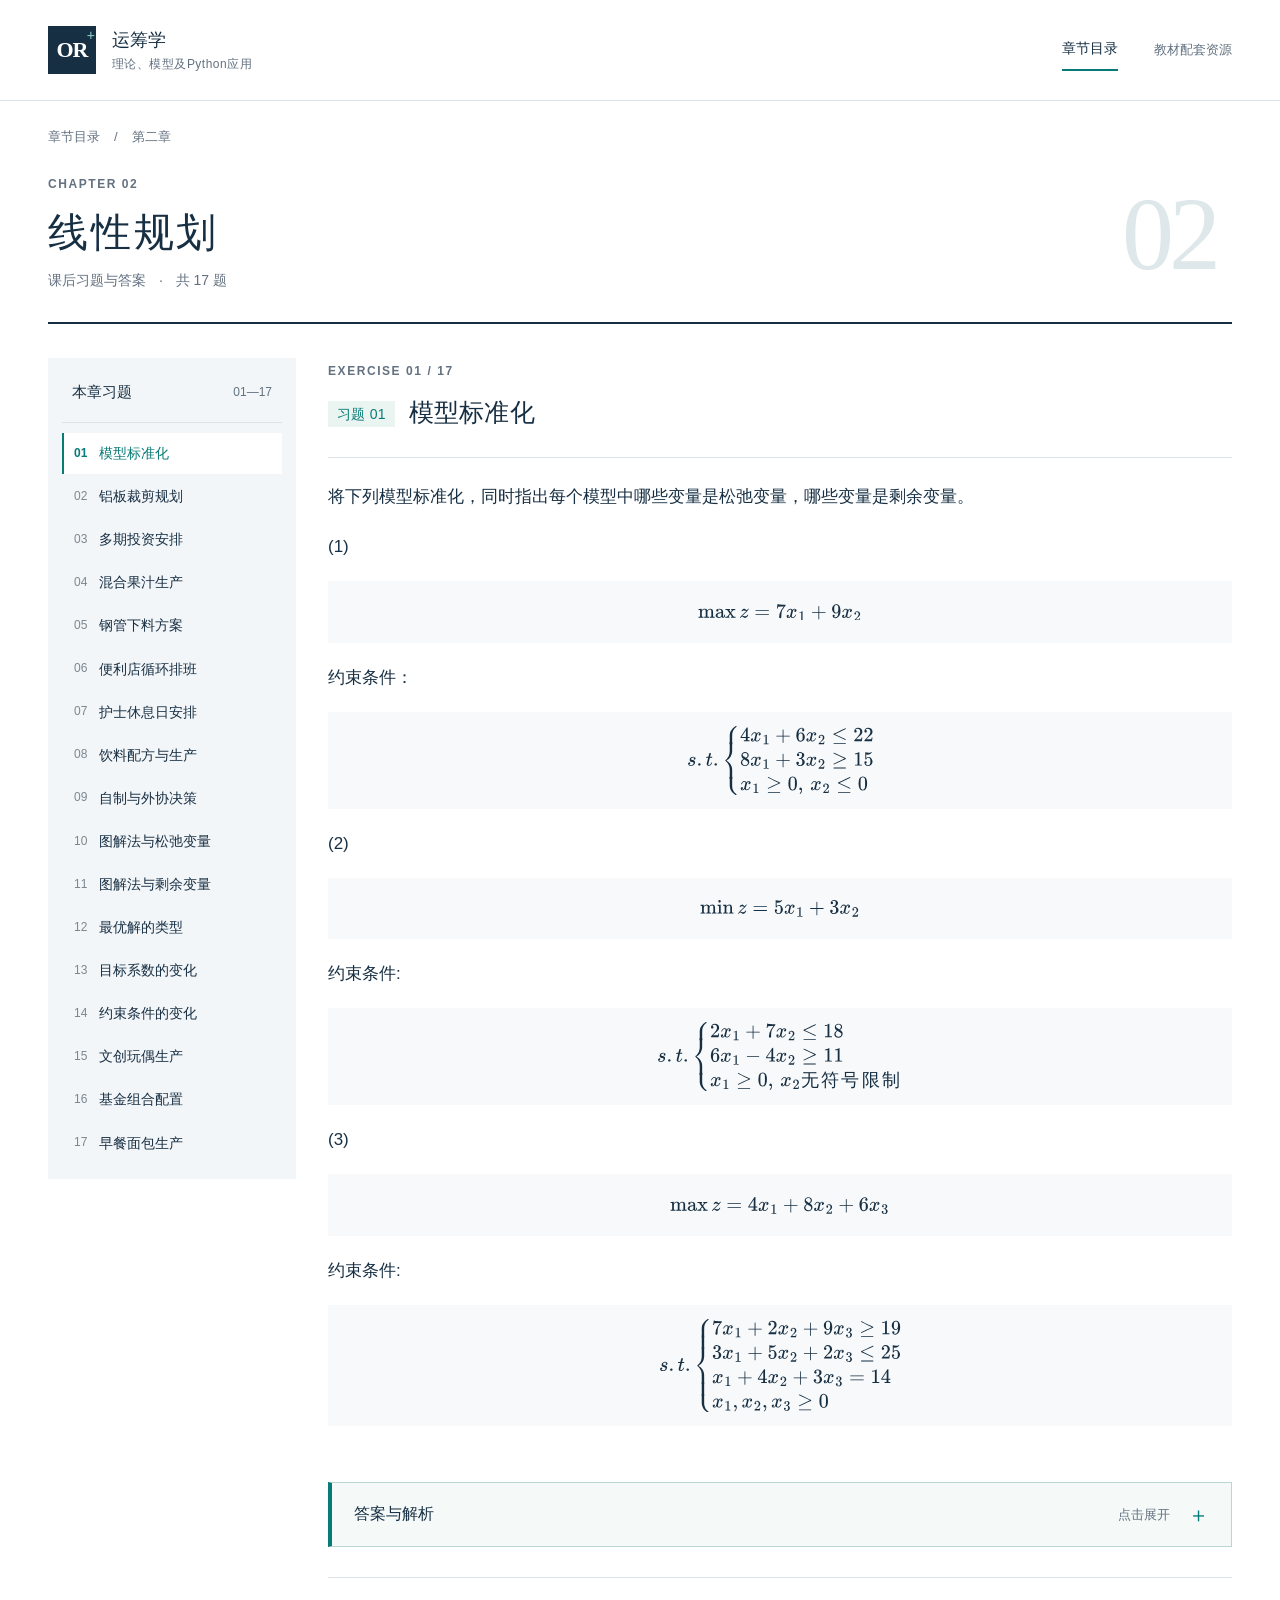
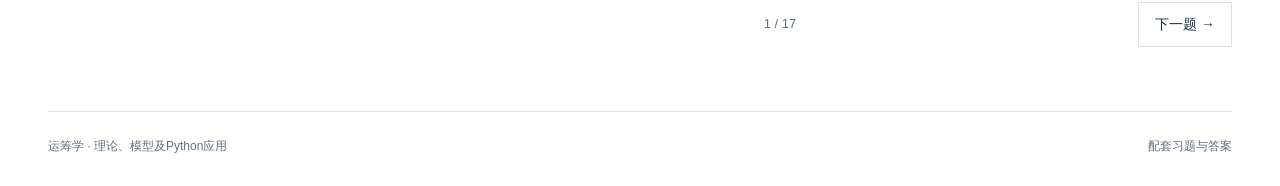
==== commit c0a6508b: "Publish reviewed exercises and answers for chapters 2-14" ====
--- a/chapter-02.html
+++ b/chapter-02.html
@@ -1,84 +1,1118 @@
-<!doctype html><html lang="zh-CN"><head><meta charset="UTF-8"><meta name="viewport" content="width=device-width,initial-scale=1"><meta name="description" content="《运筹学 理论、模型及Python应用》配套习题，按章节阅读题目与数学模型。"><title>第二章 线性规划 · 运筹学配套学习资源</title><link rel="stylesheet" href="styles.css"><link rel="icon" href="favicon.svg" type="image/svg+xml"></head><body><a class="skip-link" href="#main">跳至正文</a><header class="site-header"><a class="brand" href="index.html" aria-label="返回教材首页"><span class="brand-symbol">OR<span>+</span></span><span class="brand-name">运筹学<span>理论、模型及Python应用</span></span></a><nav aria-label="主导航"><a href="index.html">章节目录</a><span class="edition">教材配套资源</span></nav></header><main id="main" class="chapter-page"><div class="breadcrumb"><a href="index.html">章节目录</a><span aria-hidden="true">/</span><span>第二章</span></div><section class="chapter-intro"><div><p class="eyebrow">CHAPTER 02</p><h1>线性规划</h1><p>课后习题 <span>·</span> 共 17 题</p></div><span class="chapter-watermark" aria-hidden="true">02</span></section><div class="reading-layout"><aside class="exercise-sidebar"><div class="sidebar-heading"><h2>本章习题</h2><span>01—17</span></div><nav aria-label="习题目录"><a href="#q1" data-question="1"><span>01</span>模型标准化</a><a href="#q2" data-question="2"><span>02</span>铝板裁剪规划</a><a href="#q3" data-question="3"><span>03</span>多期投资安排</a><a href="#q4" data-question="4"><span>04</span>混合果汁生产</a><a href="#q5" data-question="5"><span>05</span>钢管下料方案</a><a href="#q6" data-question="6"><span>06</span>便利店循环排班</a><a href="#q7" data-question="7"><span>07</span>护士休息日安排</a><a href="#q8" data-question="8"><span>08</span>饮料配方与生产</a><a href="#q9" data-question="9"><span>09</span>自制与外协决策</a><a href="#q10" data-question="10"><span>10</span>图解法与松弛变量</a><a href="#q11" data-question="11"><span>11</span>图解法与剩余变量</a><a href="#q12" data-question="12"><span>12</span>最优解的类型</a><a href="#q13" data-question="13"><span>13</span>目标系数的变化</a><a href="#q14" data-question="14"><span>14</span>约束条件的变化</a><a href="#q15" data-question="15"><span>15</span>文创玩偶生产</a><a href="#q16" data-question="16"><span>16</span>基金组合配置</a><a href="#q17" data-question="17"><span>17</span>早餐面包生产</a></nav></aside><div class="reading-main"><div class="mobile-jump"><label for="question-select">选择习题</label><select id="question-select"><option value="1">01 · 模型标准化</option><option value="2">02 · 铝板裁剪规划</option><option value="3">03 · 多期投资安排</option><option value="4">04 · 混合果汁生产</option><option value="5">05 · 钢管下料方案</option><option value="6">06 · 便利店循环排班</option><option value="7">07 · 护士休息日安排</option><option value="8">08 · 饮料配方与生产</option><option value="9">09 · 自制与外协决策</option><option value="10">10 · 图解法与松弛变量</option><option value="11">11 · 图解法与剩余变量</option><option value="12">12 · 最优解的类型</option><option value="13">13 · 目标系数的变化</option><option value="14">14 · 约束条件的变化</option><option value="15">15 · 文创玩偶生产</option><option value="16">16 · 基金组合配置</option><option value="17">17 · 早餐面包生产</option></select></div><div id="question-content"><article class="question" id="q1" aria-labelledby="q1-title"><div class="question-heading"><p class="eyebrow">EXERCISE 01 / 17</p><h2 id="q1-title"><span>习题 01</span>模型标准化</h2></div><div class="question-body"><p>将下列模型标准化，同时指出每个模型中哪些变量是松弛变量，哪些变量是剩余变量。</p><p>（1）<span class="math math-display" role="math" aria-label="\max z = 7x_1 + 9x_2"><span aria-hidden="true"><mjx-container class="MathJax" jax="SVG" display="true"><svg style="vertical-align: -0.339ex;" xmlns="http://www.w3.org/2000/svg" width="18.248ex" height="1.869ex" role="img" focusable="false" viewBox="0 -676 8065.8 826"><g stroke="currentColor" fill="currentColor" stroke-width="0" transform="scale(1,-1)"><g data-mml-node="math"><g data-mml-node="mo"><path data-c="6D" d="M41 46H55Q94 46 102 60V68Q102 77 102 91T102 122T103 161T103 203Q103 234 103 269T102 328V351Q99 370 88 376T43 385H25V408Q25 431 27 431L37 432Q47 433 65 434T102 436Q119 437 138 438T167 441T178 442H181V402Q181 364 182 364T187 369T199 384T218 402T247 421T285 437Q305 442 336 442Q351 442 364 440T387 434T406 426T421 417T432 406T441 395T448 384T452 374T455 366L457 361L460 365Q463 369 466 373T475 384T488 397T503 410T523 422T546 432T572 439T603 442Q729 442 740 329Q741 322 741 190V104Q741 66 743 59T754 49Q775 46 803 46H819V0H811L788 1Q764 2 737 2T699 3Q596 3 587 0H579V46H595Q656 46 656 62Q657 64 657 200Q656 335 655 343Q649 371 635 385T611 402T585 404Q540 404 506 370Q479 343 472 315T464 232V168V108Q464 78 465 68T468 55T477 49Q498 46 526 46H542V0H534L510 1Q487 2 460 2T422 3Q319 3 310 0H302V46H318Q379 46 379 62Q380 64 380 200Q379 335 378 343Q372 371 358 385T334 402T308 404Q263 404 229 370Q202 343 195 315T187 232V168V108Q187 78 188 68T191 55T200 49Q221 46 249 46H265V0H257L234 1Q210 2 183 2T145 3Q42 3 33 0H25V46H41Z"></path><path data-c="61" d="M137 305T115 305T78 320T63 359Q63 394 97 421T218 448Q291 448 336 416T396 340Q401 326 401 309T402 194V124Q402 76 407 58T428 40Q443 40 448 56T453 109V145H493V106Q492 66 490 59Q481 29 455 12T400 -6T353 12T329 54V58L327 55Q325 52 322 49T314 40T302 29T287 17T269 6T247 -2T221 -8T190 -11Q130 -11 82 20T34 107Q34 128 41 147T68 188T116 225T194 253T304 268H318V290Q318 324 312 340Q290 411 215 411Q197 411 181 410T156 406T148 403Q170 388 170 359Q170 334 154 320ZM126 106Q126 75 150 51T209 26Q247 26 276 49T315 109Q317 116 318 175Q318 233 317 233Q309 233 296 232T251 223T193 203T147 166T126 106Z" transform="translate(833,0)"></path><path data-c="78" d="M201 0Q189 3 102 3Q26 3 17 0H11V46H25Q48 47 67 52T96 61T121 78T139 96T160 122T180 150L226 210L168 288Q159 301 149 315T133 336T122 351T113 363T107 370T100 376T94 379T88 381T80 383Q74 383 44 385H16V431H23Q59 429 126 429Q219 429 229 431H237V385Q201 381 201 369Q201 367 211 353T239 315T268 274L272 270L297 304Q329 345 329 358Q329 364 327 369T322 376T317 380T310 384L307 385H302V431H309Q324 428 408 428Q487 428 493 431H499V385H492Q443 385 411 368Q394 360 377 341T312 257L296 236L358 151Q424 61 429 57T446 50Q464 46 499 46H516V0H510H502Q494 1 482 1T457 2T432 2T414 3Q403 3 377 3T327 1L304 0H295V46H298Q309 46 320 51T331 63Q331 65 291 120L250 175Q249 174 219 133T185 88Q181 83 181 74Q181 63 188 55T206 46Q208 46 208 23V0H201Z" transform="translate(1333,0)"></path></g><g data-mml-node="mi" transform="translate(2027.7,0)"><path data-c="1D467" d="M347 338Q337 338 294 349T231 360Q211 360 197 356T174 346T162 335T155 324L153 320Q150 317 138 317Q117 317 117 325Q117 330 120 339Q133 378 163 406T229 440Q241 442 246 442Q271 442 291 425T329 392T367 375Q389 375 411 408T434 441Q435 442 449 442H462Q468 436 468 434Q468 430 463 420T449 399T432 377T418 358L411 349Q368 298 275 214T160 106L148 94L163 93Q185 93 227 82T290 71Q328 71 360 90T402 140Q406 149 409 151T424 153Q443 153 443 143Q443 138 442 134Q425 72 376 31T278 -11Q252 -11 232 6T193 40T155 57Q111 57 76 -3Q70 -11 59 -11H54H41Q35 -5 35 -2Q35 13 93 84Q132 129 225 214T340 322Q352 338 347 338Z"></path></g><g data-mml-node="mo" transform="translate(2770.4,0)"><path data-c="3D" d="M56 347Q56 360 70 367H707Q722 359 722 347Q722 336 708 328L390 327H72Q56 332 56 347ZM56 153Q56 168 72 173H708Q722 163 722 153Q722 140 707 133H70Q56 140 56 153Z"></path></g><g data-mml-node="mn" transform="translate(3826.2,0)"><path data-c="37" d="M55 458Q56 460 72 567L88 674Q88 676 108 676H128V672Q128 662 143 655T195 646T364 644H485V605L417 512Q408 500 387 472T360 435T339 403T319 367T305 330T292 284T284 230T278 162T275 80Q275 66 275 52T274 28V19Q270 2 255 -10T221 -22Q210 -22 200 -19T179 0T168 40Q168 198 265 368Q285 400 349 489L395 552H302Q128 552 119 546Q113 543 108 522T98 479L95 458V455H55V458Z"></path></g><g data-mml-node="msub" transform="translate(4326.2,0)"><g data-mml-node="mi"><path data-c="1D465" d="M52 289Q59 331 106 386T222 442Q257 442 286 424T329 379Q371 442 430 442Q467 442 494 420T522 361Q522 332 508 314T481 292T458 288Q439 288 427 299T415 328Q415 374 465 391Q454 404 425 404Q412 404 406 402Q368 386 350 336Q290 115 290 78Q290 50 306 38T341 26Q378 26 414 59T463 140Q466 150 469 151T485 153H489Q504 153 504 145Q504 144 502 134Q486 77 440 33T333 -11Q263 -11 227 52Q186 -10 133 -10H127Q78 -10 57 16T35 71Q35 103 54 123T99 143Q142 143 142 101Q142 81 130 66T107 46T94 41L91 40Q91 39 97 36T113 29T132 26Q168 26 194 71Q203 87 217 139T245 247T261 313Q266 340 266 352Q266 380 251 392T217 404Q177 404 142 372T93 290Q91 281 88 280T72 278H58Q52 284 52 289Z"></path></g><g data-mml-node="mn" transform="translate(605,-150) scale(0.707)"><path data-c="31" d="M213 578L200 573Q186 568 160 563T102 556H83V602H102Q149 604 189 617T245 641T273 663Q275 666 285 666Q294 666 302 660V361L303 61Q310 54 315 52T339 48T401 46H427V0H416Q395 3 257 3Q121 3 100 0H88V46H114Q136 46 152 46T177 47T193 50T201 52T207 57T213 61V578Z"></path></g></g><g data-mml-node="mo" transform="translate(5557,0)"><path data-c="2B" d="M56 237T56 250T70 270H369V420L370 570Q380 583 389 583Q402 583 409 568V270H707Q722 262 722 250T707 230H409V-68Q401 -82 391 -82H389H387Q375 -82 369 -68V230H70Q56 237 56 250Z"></path></g><g data-mml-node="mn" transform="translate(6557.2,0)"><path data-c="39" d="M352 287Q304 211 232 211Q154 211 104 270T44 396Q42 412 42 436V444Q42 537 111 606Q171 666 243 666Q245 666 249 666T257 665H261Q273 665 286 663T323 651T370 619T413 560Q456 472 456 334Q456 194 396 97Q361 41 312 10T208 -22Q147 -22 108 7T68 93T121 149Q143 149 158 135T173 96Q173 78 164 65T148 49T135 44L131 43Q131 41 138 37T164 27T206 22H212Q272 22 313 86Q352 142 352 280V287ZM244 248Q292 248 321 297T351 430Q351 508 343 542Q341 552 337 562T323 588T293 615T246 625Q208 625 181 598Q160 576 154 546T147 441Q147 358 152 329T172 282Q197 248 244 248Z"></path></g><g data-mml-node="msub" transform="translate(7057.2,0)"><g data-mml-node="mi"><path data-c="1D465" d="M52 289Q59 331 106 386T222 442Q257 442 286 424T329 379Q371 442 430 442Q467 442 494 420T522 361Q522 332 508 314T481 292T458 288Q439 288 427 299T415 328Q415 374 465 391Q454 404 425 404Q412 404 406 402Q368 386 350 336Q290 115 290 78Q290 50 306 38T341 26Q378 26 414 59T463 140Q466 150 469 151T485 153H489Q504 153 504 145Q504 144 502 134Q486 77 440 33T333 -11Q263 -11 227 52Q186 -10 133 -10H127Q78 -10 57 16T35 71Q35 103 54 123T99 143Q142 143 142 101Q142 81 130 66T107 46T94 41L91 40Q91 39 97 36T113 29T132 26Q168 26 194 71Q203 87 217 139T245 247T261 313Q266 340 266 352Q266 380 251 392T217 404Q177 404 142 372T93 290Q91 281 88 280T72 278H58Q52 284 52 289Z"></path></g><g data-mml-node="mn" transform="translate(605,-150) scale(0.707)"><path data-c="32" d="M109 429Q82 429 66 447T50 491Q50 562 103 614T235 666Q326 666 387 610T449 465Q449 422 429 383T381 315T301 241Q265 210 201 149L142 93L218 92Q375 92 385 97Q392 99 409 186V189H449V186Q448 183 436 95T421 3V0H50V19V31Q50 38 56 46T86 81Q115 113 136 137Q145 147 170 174T204 211T233 244T261 278T284 308T305 340T320 369T333 401T340 431T343 464Q343 527 309 573T212 619Q179 619 154 602T119 569T109 550Q109 549 114 549Q132 549 151 535T170 489Q170 464 154 447T109 429Z"></path></g></g></g></g></svg></mjx-container></span></span></p><p><span class="math math-display" role="math" aria-label="
-\text{s.t.}  \begin{cases}
+<!doctype html><html lang="zh-CN"><head><meta charset="UTF-8"><meta name="viewport" content="width=device-width,initial-scale=1"><meta name="description" content="《运筹学 理论、模型及Python应用》配套习题与答案解析。"><title>第二章 线性规划 · 运筹学配套学习资源</title><link rel="stylesheet" href="styles.css"><link rel="icon" href="favicon.svg" type="image/svg+xml"></head><body><a class="skip-link" href="#main">跳至正文</a><header class="site-header"><a class="brand" href="index.html" aria-label="返回教材首页"><span class="brand-symbol">OR<span>+</span></span><span class="brand-name">运筹学<span>理论、模型及Python应用</span></span></a><nav aria-label="主导航"><a href="index.html">章节目录</a><span class="edition">教材配套资源</span></nav></header><main id="main" class="chapter-page"><div class="breadcrumb"><a href="index.html">章节目录</a><span aria-hidden="true">/</span><span>第二章</span></div><section class="chapter-intro"><div><p class="eyebrow">CHAPTER 02</p><h1>线性规划</h1><p>课后习题与答案 <span>·</span> 共 17 题</p></div><span class="chapter-watermark" aria-hidden="true">02</span></section><div class="reading-layout"><aside class="exercise-sidebar"><div class="sidebar-heading"><h2>本章习题</h2><span>01—17</span></div><nav aria-label="习题目录"><a href="#q1" data-question="1"><span>01</span>模型标准化</a><a href="#q2" data-question="2"><span>02</span>铝板裁剪规划</a><a href="#q3" data-question="3"><span>03</span>多期投资安排</a><a href="#q4" data-question="4"><span>04</span>混合果汁生产</a><a href="#q5" data-question="5"><span>05</span>钢管下料方案</a><a href="#q6" data-question="6"><span>06</span>便利店循环排班</a><a href="#q7" data-question="7"><span>07</span>护士休息日安排</a><a href="#q8" data-question="8"><span>08</span>饮料配方与生产</a><a href="#q9" data-question="9"><span>09</span>自制与外协决策</a><a href="#q10" data-question="10"><span>10</span>图解法与松弛变量</a><a href="#q11" data-question="11"><span>11</span>图解法与剩余变量</a><a href="#q12" data-question="12"><span>12</span>最优解的类型</a><a href="#q13" data-question="13"><span>13</span>目标系数的变化</a><a href="#q14" data-question="14"><span>14</span>约束条件的变化</a><a href="#q15" data-question="15"><span>15</span>文创玩偶生产</a><a href="#q16" data-question="16"><span>16</span>基金组合配置</a><a href="#q17" data-question="17"><span>17</span>早餐面包生产</a></nav></aside><div class="reading-main"><div class="mobile-jump"><label for="question-select">选择习题</label><select id="question-select"><option value="1">01 · 模型标准化</option><option value="2">02 · 铝板裁剪规划</option><option value="3">03 · 多期投资安排</option><option value="4">04 · 混合果汁生产</option><option value="5">05 · 钢管下料方案</option><option value="6">06 · 便利店循环排班</option><option value="7">07 · 护士休息日安排</option><option value="8">08 · 饮料配方与生产</option><option value="9">09 · 自制与外协决策</option><option value="10">10 · 图解法与松弛变量</option><option value="11">11 · 图解法与剩余变量</option><option value="12">12 · 最优解的类型</option><option value="13">13 · 目标系数的变化</option><option value="14">14 · 约束条件的变化</option><option value="15">15 · 文创玩偶生产</option><option value="16">16 · 基金组合配置</option><option value="17">17 · 早餐面包生产</option></select></div><div id="question-content"><article class="question" id="q1" aria-labelledby="q1-title"><div class="question-heading"><p class="eyebrow">EXERCISE 01 / 17</p><h2 id="q1-title"><span>习题 01</span>模型标准化</h2></div><div class="question-body"><p>将下列模型标准化，同时指出每个模型中哪些变量是松弛变量，哪些变量是剩余变量。</p>
+<p>(1)<span class="math math-display" role="math" aria-label="\max z = 7x_1 + 9x_2"><span aria-hidden="true"><mjx-container class="MathJax" jax="SVG" display="true"><svg style="vertical-align: -0.339ex;" xmlns="http://www.w3.org/2000/svg" width="18.248ex" height="1.869ex" role="img" focusable="false" viewBox="0 -676 8065.8 826"><g stroke="currentColor" fill="currentColor" stroke-width="0" transform="scale(1,-1)"><g data-mml-node="math"><g data-mml-node="mo"><path data-c="6D" d="M41 46H55Q94 46 102 60V68Q102 77 102 91T102 122T103 161T103 203Q103 234 103 269T102 328V351Q99 370 88 376T43 385H25V408Q25 431 27 431L37 432Q47 433 65 434T102 436Q119 437 138 438T167 441T178 442H181V402Q181 364 182 364T187 369T199 384T218 402T247 421T285 437Q305 442 336 442Q351 442 364 440T387 434T406 426T421 417T432 406T441 395T448 384T452 374T455 366L457 361L460 365Q463 369 466 373T475 384T488 397T503 410T523 422T546 432T572 439T603 442Q729 442 740 329Q741 322 741 190V104Q741 66 743 59T754 49Q775 46 803 46H819V0H811L788 1Q764 2 737 2T699 3Q596 3 587 0H579V46H595Q656 46 656 62Q657 64 657 200Q656 335 655 343Q649 371 635 385T611 402T585 404Q540 404 506 370Q479 343 472 315T464 232V168V108Q464 78 465 68T468 55T477 49Q498 46 526 46H542V0H534L510 1Q487 2 460 2T422 3Q319 3 310 0H302V46H318Q379 46 379 62Q380 64 380 200Q379 335 378 343Q372 371 358 385T334 402T308 404Q263 404 229 370Q202 343 195 315T187 232V168V108Q187 78 188 68T191 55T200 49Q221 46 249 46H265V0H257L234 1Q210 2 183 2T145 3Q42 3 33 0H25V46H41Z"></path><path data-c="61" d="M137 305T115 305T78 320T63 359Q63 394 97 421T218 448Q291 448 336 416T396 340Q401 326 401 309T402 194V124Q402 76 407 58T428 40Q443 40 448 56T453 109V145H493V106Q492 66 490 59Q481 29 455 12T400 -6T353 12T329 54V58L327 55Q325 52 322 49T314 40T302 29T287 17T269 6T247 -2T221 -8T190 -11Q130 -11 82 20T34 107Q34 128 41 147T68 188T116 225T194 253T304 268H318V290Q318 324 312 340Q290 411 215 411Q197 411 181 410T156 406T148 403Q170 388 170 359Q170 334 154 320ZM126 106Q126 75 150 51T209 26Q247 26 276 49T315 109Q317 116 318 175Q318 233 317 233Q309 233 296 232T251 223T193 203T147 166T126 106Z" transform="translate(833,0)"></path><path data-c="78" d="M201 0Q189 3 102 3Q26 3 17 0H11V46H25Q48 47 67 52T96 61T121 78T139 96T160 122T180 150L226 210L168 288Q159 301 149 315T133 336T122 351T113 363T107 370T100 376T94 379T88 381T80 383Q74 383 44 385H16V431H23Q59 429 126 429Q219 429 229 431H237V385Q201 381 201 369Q201 367 211 353T239 315T268 274L272 270L297 304Q329 345 329 358Q329 364 327 369T322 376T317 380T310 384L307 385H302V431H309Q324 428 408 428Q487 428 493 431H499V385H492Q443 385 411 368Q394 360 377 341T312 257L296 236L358 151Q424 61 429 57T446 50Q464 46 499 46H516V0H510H502Q494 1 482 1T457 2T432 2T414 3Q403 3 377 3T327 1L304 0H295V46H298Q309 46 320 51T331 63Q331 65 291 120L250 175Q249 174 219 133T185 88Q181 83 181 74Q181 63 188 55T206 46Q208 46 208 23V0H201Z" transform="translate(1333,0)"></path></g><g data-mml-node="mi" transform="translate(2027.7,0)"><path data-c="1D467" d="M347 338Q337 338 294 349T231 360Q211 360 197 356T174 346T162 335T155 324L153 320Q150 317 138 317Q117 317 117 325Q117 330 120 339Q133 378 163 406T229 440Q241 442 246 442Q271 442 291 425T329 392T367 375Q389 375 411 408T434 441Q435 442 449 442H462Q468 436 468 434Q468 430 463 420T449 399T432 377T418 358L411 349Q368 298 275 214T160 106L148 94L163 93Q185 93 227 82T290 71Q328 71 360 90T402 140Q406 149 409 151T424 153Q443 153 443 143Q443 138 442 134Q425 72 376 31T278 -11Q252 -11 232 6T193 40T155 57Q111 57 76 -3Q70 -11 59 -11H54H41Q35 -5 35 -2Q35 13 93 84Q132 129 225 214T340 322Q352 338 347 338Z"></path></g><g data-mml-node="mo" transform="translate(2770.4,0)"><path data-c="3D" d="M56 347Q56 360 70 367H707Q722 359 722 347Q722 336 708 328L390 327H72Q56 332 56 347ZM56 153Q56 168 72 173H708Q722 163 722 153Q722 140 707 133H70Q56 140 56 153Z"></path></g><g data-mml-node="mn" transform="translate(3826.2,0)"><path data-c="37" d="M55 458Q56 460 72 567L88 674Q88 676 108 676H128V672Q128 662 143 655T195 646T364 644H485V605L417 512Q408 500 387 472T360 435T339 403T319 367T305 330T292 284T284 230T278 162T275 80Q275 66 275 52T274 28V19Q270 2 255 -10T221 -22Q210 -22 200 -19T179 0T168 40Q168 198 265 368Q285 400 349 489L395 552H302Q128 552 119 546Q113 543 108 522T98 479L95 458V455H55V458Z"></path></g><g data-mml-node="msub" transform="translate(4326.2,0)"><g data-mml-node="mi"><path data-c="1D465" d="M52 289Q59 331 106 386T222 442Q257 442 286 424T329 379Q371 442 430 442Q467 442 494 420T522 361Q522 332 508 314T481 292T458 288Q439 288 427 299T415 328Q415 374 465 391Q454 404 425 404Q412 404 406 402Q368 386 350 336Q290 115 290 78Q290 50 306 38T341 26Q378 26 414 59T463 140Q466 150 469 151T485 153H489Q504 153 504 145Q504 144 502 134Q486 77 440 33T333 -11Q263 -11 227 52Q186 -10 133 -10H127Q78 -10 57 16T35 71Q35 103 54 123T99 143Q142 143 142 101Q142 81 130 66T107 46T94 41L91 40Q91 39 97 36T113 29T132 26Q168 26 194 71Q203 87 217 139T245 247T261 313Q266 340 266 352Q266 380 251 392T217 404Q177 404 142 372T93 290Q91 281 88 280T72 278H58Q52 284 52 289Z"></path></g><g data-mml-node="mn" transform="translate(605,-150) scale(0.707)"><path data-c="31" d="M213 578L200 573Q186 568 160 563T102 556H83V602H102Q149 604 189 617T245 641T273 663Q275 666 285 666Q294 666 302 660V361L303 61Q310 54 315 52T339 48T401 46H427V0H416Q395 3 257 3Q121 3 100 0H88V46H114Q136 46 152 46T177 47T193 50T201 52T207 57T213 61V578Z"></path></g></g><g data-mml-node="mo" transform="translate(5557,0)"><path data-c="2B" d="M56 237T56 250T70 270H369V420L370 570Q380 583 389 583Q402 583 409 568V270H707Q722 262 722 250T707 230H409V-68Q401 -82 391 -82H389H387Q375 -82 369 -68V230H70Q56 237 56 250Z"></path></g><g data-mml-node="mn" transform="translate(6557.2,0)"><path data-c="39" d="M352 287Q304 211 232 211Q154 211 104 270T44 396Q42 412 42 436V444Q42 537 111 606Q171 666 243 666Q245 666 249 666T257 665H261Q273 665 286 663T323 651T370 619T413 560Q456 472 456 334Q456 194 396 97Q361 41 312 10T208 -22Q147 -22 108 7T68 93T121 149Q143 149 158 135T173 96Q173 78 164 65T148 49T135 44L131 43Q131 41 138 37T164 27T206 22H212Q272 22 313 86Q352 142 352 280V287ZM244 248Q292 248 321 297T351 430Q351 508 343 542Q341 552 337 562T323 588T293 615T246 625Q208 625 181 598Q160 576 154 546T147 441Q147 358 152 329T172 282Q197 248 244 248Z"></path></g><g data-mml-node="msub" transform="translate(7057.2,0)"><g data-mml-node="mi"><path data-c="1D465" d="M52 289Q59 331 106 386T222 442Q257 442 286 424T329 379Q371 442 430 442Q467 442 494 420T522 361Q522 332 508 314T481 292T458 288Q439 288 427 299T415 328Q415 374 465 391Q454 404 425 404Q412 404 406 402Q368 386 350 336Q290 115 290 78Q290 50 306 38T341 26Q378 26 414 59T463 140Q466 150 469 151T485 153H489Q504 153 504 145Q504 144 502 134Q486 77 440 33T333 -11Q263 -11 227 52Q186 -10 133 -10H127Q78 -10 57 16T35 71Q35 103 54 123T99 143Q142 143 142 101Q142 81 130 66T107 46T94 41L91 40Q91 39 97 36T113 29T132 26Q168 26 194 71Q203 87 217 139T245 247T261 313Q266 340 266 352Q266 380 251 392T217 404Q177 404 142 372T93 290Q91 281 88 280T72 278H58Q52 284 52 289Z"></path></g><g data-mml-node="mn" transform="translate(605,-150) scale(0.707)"><path data-c="32" d="M109 429Q82 429 66 447T50 491Q50 562 103 614T235 666Q326 666 387 610T449 465Q449 422 429 383T381 315T301 241Q265 210 201 149L142 93L218 92Q375 92 385 97Q392 99 409 186V189H449V186Q448 183 436 95T421 3V0H50V19V31Q50 38 56 46T86 81Q115 113 136 137Q145 147 170 174T204 211T233 244T261 278T284 308T305 340T320 369T333 401T340 431T343 464Q343 527 309 573T212 619Q179 619 154 602T119 569T109 550Q109 549 114 549Q132 549 151 535T170 489Q170 464 154 447T109 429Z"></path></g></g></g></g></svg></mjx-container></span></span></p>
+<p>约束条件： <span class="math math-display" role="math" aria-label="s.t.  \begin{cases}
 4x_1 + 6x_2 \leq 22 \\
 8x_1 + 3x_2 \geq 15 \\
 x_1 \geq 0,\, x_2 \leq 0
-\end{cases}
-"><span aria-hidden="true"><mjx-container class="MathJax" jax="SVG" display="true"><svg style="vertical-align: -3.281ex;" xmlns="http://www.w3.org/2000/svg" width="20.289ex" height="7.692ex" role="img" focusable="false" viewBox="0 -1950 8967.8 3400"><g stroke="currentColor" fill="currentColor" stroke-width="0" transform="scale(1,-1)"><g data-mml-node="math"><g data-mml-node="mtext"><path data-c="73" d="M295 316Q295 356 268 385T190 414Q154 414 128 401Q98 382 98 349Q97 344 98 336T114 312T157 287Q175 282 201 278T245 269T277 256Q294 248 310 236T342 195T359 133Q359 71 321 31T198 -10H190Q138 -10 94 26L86 19L77 10Q71 4 65 -1L54 -11H46H42Q39 -11 33 -5V74V132Q33 153 35 157T45 162H54Q66 162 70 158T75 146T82 119T101 77Q136 26 198 26Q295 26 295 104Q295 133 277 151Q257 175 194 187T111 210Q75 227 54 256T33 318Q33 357 50 384T93 424T143 442T187 447H198Q238 447 268 432L283 424L292 431Q302 440 314 448H322H326Q329 448 335 442V310L329 304H301Q295 310 295 316Z"></path><path data-c="2E" d="M78 60Q78 84 95 102T138 120Q162 120 180 104T199 61Q199 36 182 18T139 0T96 17T78 60Z" transform="translate(394,0)"></path><path data-c="74" d="M27 422Q80 426 109 478T141 600V615H181V431H316V385H181V241Q182 116 182 100T189 68Q203 29 238 29Q282 29 292 100Q293 108 293 146V181H333V146V134Q333 57 291 17Q264 -10 221 -10Q187 -10 162 2T124 33T105 68T98 100Q97 107 97 248V385H18V422H27Z" transform="translate(672,0)"></path><path data-c="2E" d="M78 60Q78 84 95 102T138 120Q162 120 180 104T199 61Q199 36 182 18T139 0T96 17T78 60Z" transform="translate(1061,0)"></path></g><g data-mml-node="mrow" transform="translate(1505.7,0)"><g data-mml-node="mo"><path data-c="23A7" d="M712 899L718 893V876V865Q718 854 704 846Q627 793 577 710T510 525Q510 524 509 521Q505 493 504 349Q504 345 504 334Q504 277 504 240Q504 -2 503 -4Q502 -8 494 -9T444 -10Q392 -10 390 -9Q387 -8 386 -5Q384 5 384 230Q384 262 384 312T383 382Q383 481 392 535T434 656Q510 806 664 892L677 899H712Z" transform="translate(0,1051)"></path><path data-c="23A9" d="M718 -893L712 -899H677L666 -893Q542 -825 468 -714T385 -476Q384 -466 384 -282Q384 3 385 5L389 9Q392 10 444 10Q486 10 494 9T503 4Q504 2 504 -239V-310V-366Q504 -470 508 -513T530 -609Q546 -657 569 -698T617 -767T661 -812T699 -843T717 -856T718 -876V-893Z" transform="translate(0,-551)"></path><path data-c="23A8" d="M389 1159Q391 1160 455 1160Q496 1160 498 1159Q501 1158 502 1155Q504 1145 504 924Q504 691 503 682Q494 549 425 439T243 259L229 250L243 241Q349 175 421 66T503 -182Q504 -191 504 -424Q504 -600 504 -629T499 -659H498Q496 -660 444 -660T390 -659Q387 -658 386 -655Q384 -645 384 -425V-282Q384 -176 377 -116T342 10Q325 54 301 92T255 155T214 196T183 222T171 232Q170 233 170 250T171 268Q171 269 191 284T240 331T300 407T354 524T383 679Q384 691 384 925Q384 1152 385 1155L389 1159Z" transform="translate(0,0)"></path><svg width="889" height="81" y="1060" x="0" viewBox="0 14.3 889 81"><path data-c="23AA" d="M384 150V266Q384 304 389 309Q391 310 455 310Q496 310 498 309Q502 308 503 298Q504 283 504 150Q504 32 504 12T499 -9H498Q496 -10 444 -10T390 -9Q386 -8 385 2Q384 17 384 150Z" transform="scale(1,0.398)"></path></svg><svg width="889" height="81" y="-641" x="0" viewBox="0 14.3 889 81"><path data-c="23AA" d="M384 150V266Q384 304 389 309Q391 310 455 310Q496 310 498 309Q502 308 503 298Q504 283 504 150Q504 32 504 12T499 -9H498Q496 -10 444 -10T390 -9Q386 -8 385 2Q384 17 384 150Z" transform="scale(1,0.398)"></path></svg></g><g data-mml-node="mtable" transform="translate(889,0)"><g data-mml-node="mtr" transform="translate(0,1200)"><g data-mml-node="mtd"><g data-mml-node="mn"><path data-c="34" d="M462 0Q444 3 333 3Q217 3 199 0H190V46H221Q241 46 248 46T265 48T279 53T286 61Q287 63 287 115V165H28V211L179 442Q332 674 334 675Q336 677 355 677H373L379 671V211H471V165H379V114Q379 73 379 66T385 54Q393 47 442 46H471V0H462ZM293 211V545L74 212L183 211H293Z"></path></g><g data-mml-node="msub" transform="translate(500,0)"><g data-mml-node="mi"><path data-c="1D465" d="M52 289Q59 331 106 386T222 442Q257 442 286 424T329 379Q371 442 430 442Q467 442 494 420T522 361Q522 332 508 314T481 292T458 288Q439 288 427 299T415 328Q415 374 465 391Q454 404 425 404Q412 404 406 402Q368 386 350 336Q290 115 290 78Q290 50 306 38T341 26Q378 26 414 59T463 140Q466 150 469 151T485 153H489Q504 153 504 145Q504 144 502 134Q486 77 440 33T333 -11Q263 -11 227 52Q186 -10 133 -10H127Q78 -10 57 16T35 71Q35 103 54 123T99 143Q142 143 142 101Q142 81 130 66T107 46T94 41L91 40Q91 39 97 36T113 29T132 26Q168 26 194 71Q203 87 217 139T245 247T261 313Q266 340 266 352Q266 380 251 392T217 404Q177 404 142 372T93 290Q91 281 88 280T72 278H58Q52 284 52 289Z"></path></g><g data-mml-node="mn" transform="translate(605,-150) scale(0.707)"><path data-c="31" d="M213 578L200 573Q186 568 160 563T102 556H83V602H102Q149 604 189 617T245 641T273 663Q275 666 285 666Q294 666 302 660V361L303 61Q310 54 315 52T339 48T401 46H427V0H416Q395 3 257 3Q121 3 100 0H88V46H114Q136 46 152 46T177 47T193 50T201 52T207 57T213 61V578Z"></path></g></g><g data-mml-node="mo" transform="translate(1730.8,0)"><path data-c="2B" d="M56 237T56 250T70 270H369V420L370 570Q380 583 389 583Q402 583 409 568V270H707Q722 262 722 250T707 230H409V-68Q401 -82 391 -82H389H387Q375 -82 369 -68V230H70Q56 237 56 250Z"></path></g><g data-mml-node="mn" transform="translate(2731,0)"><path data-c="36" d="M42 313Q42 476 123 571T303 666Q372 666 402 630T432 550Q432 525 418 510T379 495Q356 495 341 509T326 548Q326 592 373 601Q351 623 311 626Q240 626 194 566Q147 500 147 364L148 360Q153 366 156 373Q197 433 263 433H267Q313 433 348 414Q372 400 396 374T435 317Q456 268 456 210V192Q456 169 451 149Q440 90 387 34T253 -22Q225 -22 199 -14T143 16T92 75T56 172T42 313ZM257 397Q227 397 205 380T171 335T154 278T148 216Q148 133 160 97T198 39Q222 21 251 21Q302 21 329 59Q342 77 347 104T352 209Q352 289 347 316T329 361Q302 397 257 397Z"></path></g><g data-mml-node="msub" transform="translate(3231,0)"><g data-mml-node="mi"><path data-c="1D465" d="M52 289Q59 331 106 386T222 442Q257 442 286 424T329 379Q371 442 430 442Q467 442 494 420T522 361Q522 332 508 314T481 292T458 288Q439 288 427 299T415 328Q415 374 465 391Q454 404 425 404Q412 404 406 402Q368 386 350 336Q290 115 290 78Q290 50 306 38T341 26Q378 26 414 59T463 140Q466 150 469 151T485 153H489Q504 153 504 145Q504 144 502 134Q486 77 440 33T333 -11Q263 -11 227 52Q186 -10 133 -10H127Q78 -10 57 16T35 71Q35 103 54 123T99 143Q142 143 142 101Q142 81 130 66T107 46T94 41L91 40Q91 39 97 36T113 29T132 26Q168 26 194 71Q203 87 217 139T245 247T261 313Q266 340 266 352Q266 380 251 392T217 404Q177 404 142 372T93 290Q91 281 88 280T72 278H58Q52 284 52 289Z"></path></g><g data-mml-node="mn" transform="translate(605,-150) scale(0.707)"><path data-c="32" d="M109 429Q82 429 66 447T50 491Q50 562 103 614T235 666Q326 666 387 610T449 465Q449 422 429 383T381 315T301 241Q265 210 201 149L142 93L218 92Q375 92 385 97Q392 99 409 186V189H449V186Q448 183 436 95T421 3V0H50V19V31Q50 38 56 46T86 81Q115 113 136 137Q145 147 170 174T204 211T233 244T261 278T284 308T305 340T320 369T333 401T340 431T343 464Q343 527 309 573T212 619Q179 619 154 602T119 569T109 550Q109 549 114 549Q132 549 151 535T170 489Q170 464 154 447T109 429Z"></path></g></g><g data-mml-node="mo" transform="translate(4517.3,0)"><path data-c="2264" d="M674 636Q682 636 688 630T694 615T687 601Q686 600 417 472L151 346L399 228Q687 92 691 87Q694 81 694 76Q694 58 676 56H670L382 192Q92 329 90 331Q83 336 83 348Q84 359 96 365Q104 369 382 500T665 634Q669 636 674 636ZM84 -118Q84 -108 99 -98H678Q694 -104 694 -118Q694 -130 679 -138H98Q84 -131 84 -118Z"></path></g><g data-mml-node="mn" transform="translate(5573.1,0)"><path data-c="32" d="M109 429Q82 429 66 447T50 491Q50 562 103 614T235 666Q326 666 387 610T449 465Q449 422 429 383T381 315T301 241Q265 210 201 149L142 93L218 92Q375 92 385 97Q392 99 409 186V189H449V186Q448 183 436 95T421 3V0H50V19V31Q50 38 56 46T86 81Q115 113 136 137Q145 147 170 174T204 211T233 244T261 278T284 308T305 340T320 369T333 401T340 431T343 464Q343 527 309 573T212 619Q179 619 154 602T119 569T109 550Q109 549 114 549Q132 549 151 535T170 489Q170 464 154 447T109 429Z"></path><path data-c="32" d="M109 429Q82 429 66 447T50 491Q50 562 103 614T235 666Q326 666 387 610T449 465Q449 422 429 383T381 315T301 241Q265 210 201 149L142 93L218 92Q375 92 385 97Q392 99 409 186V189H449V186Q448 183 436 95T421 3V0H50V19V31Q50 38 56 46T86 81Q115 113 136 137Q145 147 170 174T204 211T233 244T261 278T284 308T305 340T320 369T333 401T340 431T343 464Q343 527 309 573T212 619Q179 619 154 602T119 569T109 550Q109 549 114 549Q132 549 151 535T170 489Q170 464 154 447T109 429Z" transform="translate(500,0)"></path></g></g></g><g data-mml-node="mtr" transform="translate(0,0)"><g data-mml-node="mtd"><g data-mml-node="mn"><path data-c="38" d="M70 417T70 494T124 618T248 666Q319 666 374 624T429 515Q429 485 418 459T392 417T361 389T335 371T324 363L338 354Q352 344 366 334T382 323Q457 264 457 174Q457 95 399 37T249 -22Q159 -22 101 29T43 155Q43 263 172 335L154 348Q133 361 127 368Q70 417 70 494ZM286 386L292 390Q298 394 301 396T311 403T323 413T334 425T345 438T355 454T364 471T369 491T371 513Q371 556 342 586T275 624Q268 625 242 625Q201 625 165 599T128 534Q128 511 141 492T167 463T217 431Q224 426 228 424L286 386ZM250 21Q308 21 350 55T392 137Q392 154 387 169T375 194T353 216T330 234T301 253T274 270Q260 279 244 289T218 306L210 311Q204 311 181 294T133 239T107 157Q107 98 150 60T250 21Z"></path></g><g data-mml-node="msub" transform="translate(500,0)"><g data-mml-node="mi"><path data-c="1D465" d="M52 289Q59 331 106 386T222 442Q257 442 286 424T329 379Q371 442 430 442Q467 442 494 420T522 361Q522 332 508 314T481 292T458 288Q439 288 427 299T415 328Q415 374 465 391Q454 404 425 404Q412 404 406 402Q368 386 350 336Q290 115 290 78Q290 50 306 38T341 26Q378 26 414 59T463 140Q466 150 469 151T485 153H489Q504 153 504 145Q504 144 502 134Q486 77 440 33T333 -11Q263 -11 227 52Q186 -10 133 -10H127Q78 -10 57 16T35 71Q35 103 54 123T99 143Q142 143 142 101Q142 81 130 66T107 46T94 41L91 40Q91 39 97 36T113 29T132 26Q168 26 194 71Q203 87 217 139T245 247T261 313Q266 340 266 352Q266 380 251 392T217 404Q177 404 142 372T93 290Q91 281 88 280T72 278H58Q52 284 52 289Z"></path></g><g data-mml-node="mn" transform="translate(605,-150) scale(0.707)"><path data-c="31" d="M213 578L200 573Q186 568 160 563T102 556H83V602H102Q149 604 189 617T245 641T273 663Q275 666 285 666Q294 666 302 660V361L303 61Q310 54 315 52T339 48T401 46H427V0H416Q395 3 257 3Q121 3 100 0H88V46H114Q136 46 152 46T177 47T193 50T201 52T207 57T213 61V578Z"></path></g></g><g data-mml-node="mo" transform="translate(1730.8,0)"><path data-c="2B" d="M56 237T56 250T70 270H369V420L370 570Q380 583 389 583Q402 583 409 568V270H707Q722 262 722 250T707 230H409V-68Q401 -82 391 -82H389H387Q375 -82 369 -68V230H70Q56 237 56 250Z"></path></g><g data-mml-node="mn" transform="translate(2731,0)"><path data-c="33" d="M127 463Q100 463 85 480T69 524Q69 579 117 622T233 665Q268 665 277 664Q351 652 390 611T430 522Q430 470 396 421T302 350L299 348Q299 347 308 345T337 336T375 315Q457 262 457 175Q457 96 395 37T238 -22Q158 -22 100 21T42 130Q42 158 60 175T105 193Q133 193 151 175T169 130Q169 119 166 110T159 94T148 82T136 74T126 70T118 67L114 66Q165 21 238 21Q293 21 321 74Q338 107 338 175V195Q338 290 274 322Q259 328 213 329L171 330L168 332Q166 335 166 348Q166 366 174 366Q202 366 232 371Q266 376 294 413T322 525V533Q322 590 287 612Q265 626 240 626Q208 626 181 615T143 592T132 580H135Q138 579 143 578T153 573T165 566T175 555T183 540T186 520Q186 498 172 481T127 463Z"></path></g><g data-mml-node="msub" transform="translate(3231,0)"><g data-mml-node="mi"><path data-c="1D465" d="M52 289Q59 331 106 386T222 442Q257 442 286 424T329 379Q371 442 430 442Q467 442 494 420T522 361Q522 332 508 314T481 292T458 288Q439 288 427 299T415 328Q415 374 465 391Q454 404 425 404Q412 404 406 402Q368 386 350 336Q290 115 290 78Q290 50 306 38T341 26Q378 26 414 59T463 140Q466 150 469 151T485 153H489Q504 153 504 145Q504 144 502 134Q486 77 440 33T333 -11Q263 -11 227 52Q186 -10 133 -10H127Q78 -10 57 16T35 71Q35 103 54 123T99 143Q142 143 142 101Q142 81 130 66T107 46T94 41L91 40Q91 39 97 36T113 29T132 26Q168 26 194 71Q203 87 217 139T245 247T261 313Q266 340 266 352Q266 380 251 392T217 404Q177 404 142 372T93 290Q91 281 88 280T72 278H58Q52 284 52 289Z"></path></g><g data-mml-node="mn" transform="translate(605,-150) scale(0.707)"><path data-c="32" d="M109 429Q82 429 66 447T50 491Q50 562 103 614T235 666Q326 666 387 610T449 465Q449 422 429 383T381 315T301 241Q265 210 201 149L142 93L218 92Q375 92 385 97Q392 99 409 186V189H449V186Q448 183 436 95T421 3V0H50V19V31Q50 38 56 46T86 81Q115 113 136 137Q145 147 170 174T204 211T233 244T261 278T284 308T305 340T320 369T333 401T340 431T343 464Q343 527 309 573T212 619Q179 619 154 602T119 569T109 550Q109 549 114 549Q132 549 151 535T170 489Q170 464 154 447T109 429Z"></path></g></g><g data-mml-node="mo" transform="translate(4517.3,0)"><path data-c="2265" d="M83 616Q83 624 89 630T99 636Q107 636 253 568T543 431T687 361Q694 356 694 346T687 331Q685 329 395 192L107 56H101Q83 58 83 76Q83 77 83 79Q82 86 98 95Q117 105 248 167Q326 204 378 228L626 346L360 472Q291 505 200 548Q112 589 98 597T83 616ZM84 -118Q84 -108 99 -98H678Q694 -104 694 -118Q694 -130 679 -138H98Q84 -131 84 -118Z"></path></g><g data-mml-node="mn" transform="translate(5573.1,0)"><path data-c="31" d="M213 578L200 573Q186 568 160 563T102 556H83V602H102Q149 604 189 617T245 641T273 663Q275 666 285 666Q294 666 302 660V361L303 61Q310 54 315 52T339 48T401 46H427V0H416Q395 3 257 3Q121 3 100 0H88V46H114Q136 46 152 46T177 47T193 50T201 52T207 57T213 61V578Z"></path><path data-c="35" d="M164 157Q164 133 148 117T109 101H102Q148 22 224 22Q294 22 326 82Q345 115 345 210Q345 313 318 349Q292 382 260 382H254Q176 382 136 314Q132 307 129 306T114 304Q97 304 95 310Q93 314 93 485V614Q93 664 98 664Q100 666 102 666Q103 666 123 658T178 642T253 634Q324 634 389 662Q397 666 402 666Q410 666 410 648V635Q328 538 205 538Q174 538 149 544L139 546V374Q158 388 169 396T205 412T256 420Q337 420 393 355T449 201Q449 109 385 44T229 -22Q148 -22 99 32T50 154Q50 178 61 192T84 210T107 214Q132 214 148 197T164 157Z" transform="translate(500,0)"></path></g></g></g><g data-mml-node="mtr" transform="translate(0,-1200)"><g data-mml-node="mtd"><g data-mml-node="msub"><g data-mml-node="mi"><path data-c="1D465" d="M52 289Q59 331 106 386T222 442Q257 442 286 424T329 379Q371 442 430 442Q467 442 494 420T522 361Q522 332 508 314T481 292T458 288Q439 288 427 299T415 328Q415 374 465 391Q454 404 425 404Q412 404 406 402Q368 386 350 336Q290 115 290 78Q290 50 306 38T341 26Q378 26 414 59T463 140Q466 150 469 151T485 153H489Q504 153 504 145Q504 144 502 134Q486 77 440 33T333 -11Q263 -11 227 52Q186 -10 133 -10H127Q78 -10 57 16T35 71Q35 103 54 123T99 143Q142 143 142 101Q142 81 130 66T107 46T94 41L91 40Q91 39 97 36T113 29T132 26Q168 26 194 71Q203 87 217 139T245 247T261 313Q266 340 266 352Q266 380 251 392T217 404Q177 404 142 372T93 290Q91 281 88 280T72 278H58Q52 284 52 289Z"></path></g><g data-mml-node="mn" transform="translate(605,-150) scale(0.707)"><path data-c="31" d="M213 578L200 573Q186 568 160 563T102 556H83V602H102Q149 604 189 617T245 641T273 663Q275 666 285 666Q294 666 302 660V361L303 61Q310 54 315 52T339 48T401 46H427V0H416Q395 3 257 3Q121 3 100 0H88V46H114Q136 46 152 46T177 47T193 50T201 52T207 57T213 61V578Z"></path></g></g><g data-mml-node="mo" transform="translate(1286.3,0)"><path data-c="2265" d="M83 616Q83 624 89 630T99 636Q107 636 253 568T543 431T687 361Q694 356 694 346T687 331Q685 329 395 192L107 56H101Q83 58 83 76Q83 77 83 79Q82 86 98 95Q117 105 248 167Q326 204 378 228L626 346L360 472Q291 505 200 548Q112 589 98 597T83 616ZM84 -118Q84 -108 99 -98H678Q694 -104 694 -118Q694 -130 679 -138H98Q84 -131 84 -118Z"></path></g><g data-mml-node="mn" transform="translate(2342.1,0)"><path data-c="30" d="M96 585Q152 666 249 666Q297 666 345 640T423 548Q460 465 460 320Q460 165 417 83Q397 41 362 16T301 -15T250 -22Q224 -22 198 -16T137 16T82 83Q39 165 39 320Q39 494 96 585ZM321 597Q291 629 250 629Q208 629 178 597Q153 571 145 525T137 333Q137 175 145 125T181 46Q209 16 250 16Q290 16 318 46Q347 76 354 130T362 333Q362 478 354 524T321 597Z"></path></g><g data-mml-node="mo" transform="translate(2842.1,0)"><path data-c="2C" d="M78 35T78 60T94 103T137 121Q165 121 187 96T210 8Q210 -27 201 -60T180 -117T154 -158T130 -185T117 -194Q113 -194 104 -185T95 -172Q95 -168 106 -156T131 -126T157 -76T173 -3V9L172 8Q170 7 167 6T161 3T152 1T140 0Q113 0 96 17Z"></path></g><g data-mml-node="mstyle" transform="translate(3120.1,0)"><g data-mml-node="mspace"></g></g><g data-mml-node="msub" transform="translate(3453.8,0)"><g data-mml-node="mi"><path data-c="1D465" d="M52 289Q59 331 106 386T222 442Q257 442 286 424T329 379Q371 442 430 442Q467 442 494 420T522 361Q522 332 508 314T481 292T458 288Q439 288 427 299T415 328Q415 374 465 391Q454 404 425 404Q412 404 406 402Q368 386 350 336Q290 115 290 78Q290 50 306 38T341 26Q378 26 414 59T463 140Q466 150 469 151T485 153H489Q504 153 504 145Q504 144 502 134Q486 77 440 33T333 -11Q263 -11 227 52Q186 -10 133 -10H127Q78 -10 57 16T35 71Q35 103 54 123T99 143Q142 143 142 101Q142 81 130 66T107 46T94 41L91 40Q91 39 97 36T113 29T132 26Q168 26 194 71Q203 87 217 139T245 247T261 313Q266 340 266 352Q266 380 251 392T217 404Q177 404 142 372T93 290Q91 281 88 280T72 278H58Q52 284 52 289Z"></path></g><g data-mml-node="mn" transform="translate(605,-150) scale(0.707)"><path data-c="32" d="M109 429Q82 429 66 447T50 491Q50 562 103 614T235 666Q326 666 387 610T449 465Q449 422 429 383T381 315T301 241Q265 210 201 149L142 93L218 92Q375 92 385 97Q392 99 409 186V189H449V186Q448 183 436 95T421 3V0H50V19V31Q50 38 56 46T86 81Q115 113 136 137Q145 147 170 174T204 211T233 244T261 278T284 308T305 340T320 369T333 401T340 431T343 464Q343 527 309 573T212 619Q179 619 154 602T119 569T109 550Q109 549 114 549Q132 549 151 535T170 489Q170 464 154 447T109 429Z"></path></g></g><g data-mml-node="mo" transform="translate(4740.1,0)"><path data-c="2264" d="M674 636Q682 636 688 630T694 615T687 601Q686 600 417 472L151 346L399 228Q687 92 691 87Q694 81 694 76Q694 58 676 56H670L382 192Q92 329 90 331Q83 336 83 348Q84 359 96 365Q104 369 382 500T665 634Q669 636 674 636ZM84 -118Q84 -108 99 -98H678Q694 -104 694 -118Q694 -130 679 -138H98Q84 -131 84 -118Z"></path></g><g data-mml-node="mn" transform="translate(5795.9,0)"><path data-c="30" d="M96 585Q152 666 249 666Q297 666 345 640T423 548Q460 465 460 320Q460 165 417 83Q397 41 362 16T301 -15T250 -22Q224 -22 198 -16T137 16T82 83Q39 165 39 320Q39 494 96 585ZM321 597Q291 629 250 629Q208 629 178 597Q153 571 145 525T137 333Q137 175 145 125T181 46Q209 16 250 16Q290 16 318 46Q347 76 354 130T362 333Q362 478 354 524T321 597Z"></path></g></g></g></g><g data-mml-node="mo" transform="translate(7462.1,0) translate(0 250)"></g></g></g></g></svg></mjx-container></span></span></p><p>（2）<span class="math math-display" role="math" aria-label="\min z = 5x_1 + 3x_2"><span aria-hidden="true"><mjx-container class="MathJax" jax="SVG" display="true"><svg style="vertical-align: -0.339ex;" xmlns="http://www.w3.org/2000/svg" width="17.809ex" height="1.853ex" role="img" focusable="false" viewBox="0 -669 7871.8 819"><g stroke="currentColor" fill="currentColor" stroke-width="0" transform="scale(1,-1)"><g data-mml-node="math"><g data-mml-node="mo"><path data-c="6D" d="M41 46H55Q94 46 102 60V68Q102 77 102 91T102 122T103 161T103 203Q103 234 103 269T102 328V351Q99 370 88 376T43 385H25V408Q25 431 27 431L37 432Q47 433 65 434T102 436Q119 437 138 438T167 441T178 442H181V402Q181 364 182 364T187 369T199 384T218 402T247 421T285 437Q305 442 336 442Q351 442 364 440T387 434T406 426T421 417T432 406T441 395T448 384T452 374T455 366L457 361L460 365Q463 369 466 373T475 384T488 397T503 410T523 422T546 432T572 439T603 442Q729 442 740 329Q741 322 741 190V104Q741 66 743 59T754 49Q775 46 803 46H819V0H811L788 1Q764 2 737 2T699 3Q596 3 587 0H579V46H595Q656 46 656 62Q657 64 657 200Q656 335 655 343Q649 371 635 385T611 402T585 404Q540 404 506 370Q479 343 472 315T464 232V168V108Q464 78 465 68T468 55T477 49Q498 46 526 46H542V0H534L510 1Q487 2 460 2T422 3Q319 3 310 0H302V46H318Q379 46 379 62Q380 64 380 200Q379 335 378 343Q372 371 358 385T334 402T308 404Q263 404 229 370Q202 343 195 315T187 232V168V108Q187 78 188 68T191 55T200 49Q221 46 249 46H265V0H257L234 1Q210 2 183 2T145 3Q42 3 33 0H25V46H41Z"></path><path data-c="69" d="M69 609Q69 637 87 653T131 669Q154 667 171 652T188 609Q188 579 171 564T129 549Q104 549 87 564T69 609ZM247 0Q232 3 143 3Q132 3 106 3T56 1L34 0H26V46H42Q70 46 91 49Q100 53 102 60T104 102V205V293Q104 345 102 359T88 378Q74 385 41 385H30V408Q30 431 32 431L42 432Q52 433 70 434T106 436Q123 437 142 438T171 441T182 442H185V62Q190 52 197 50T232 46H255V0H247Z" transform="translate(833,0)"></path><path data-c="6E" d="M41 46H55Q94 46 102 60V68Q102 77 102 91T102 122T103 161T103 203Q103 234 103 269T102 328V351Q99 370 88 376T43 385H25V408Q25 431 27 431L37 432Q47 433 65 434T102 436Q119 437 138 438T167 441T178 442H181V402Q181 364 182 364T187 369T199 384T218 402T247 421T285 437Q305 442 336 442Q450 438 463 329Q464 322 464 190V104Q464 66 466 59T477 49Q498 46 526 46H542V0H534L510 1Q487 2 460 2T422 3Q319 3 310 0H302V46H318Q379 46 379 62Q380 64 380 200Q379 335 378 343Q372 371 358 385T334 402T308 404Q263 404 229 370Q202 343 195 315T187 232V168V108Q187 78 188 68T191 55T200 49Q221 46 249 46H265V0H257L234 1Q210 2 183 2T145 3Q42 3 33 0H25V46H41Z" transform="translate(1111,0)"></path></g><g data-mml-node="mi" transform="translate(1833.7,0)"><path data-c="1D467" d="M347 338Q337 338 294 349T231 360Q211 360 197 356T174 346T162 335T155 324L153 320Q150 317 138 317Q117 317 117 325Q117 330 120 339Q133 378 163 406T229 440Q241 442 246 442Q271 442 291 425T329 392T367 375Q389 375 411 408T434 441Q435 442 449 442H462Q468 436 468 434Q468 430 463 420T449 399T432 377T418 358L411 349Q368 298 275 214T160 106L148 94L163 93Q185 93 227 82T290 71Q328 71 360 90T402 140Q406 149 409 151T424 153Q443 153 443 143Q443 138 442 134Q425 72 376 31T278 -11Q252 -11 232 6T193 40T155 57Q111 57 76 -3Q70 -11 59 -11H54H41Q35 -5 35 -2Q35 13 93 84Q132 129 225 214T340 322Q352 338 347 338Z"></path></g><g data-mml-node="mo" transform="translate(2576.4,0)"><path data-c="3D" d="M56 347Q56 360 70 367H707Q722 359 722 347Q722 336 708 328L390 327H72Q56 332 56 347ZM56 153Q56 168 72 173H708Q722 163 722 153Q722 140 707 133H70Q56 140 56 153Z"></path></g><g data-mml-node="mn" transform="translate(3632.2,0)"><path data-c="35" d="M164 157Q164 133 148 117T109 101H102Q148 22 224 22Q294 22 326 82Q345 115 345 210Q345 313 318 349Q292 382 260 382H254Q176 382 136 314Q132 307 129 306T114 304Q97 304 95 310Q93 314 93 485V614Q93 664 98 664Q100 666 102 666Q103 666 123 658T178 642T253 634Q324 634 389 662Q397 666 402 666Q410 666 410 648V635Q328 538 205 538Q174 538 149 544L139 546V374Q158 388 169 396T205 412T256 420Q337 420 393 355T449 201Q449 109 385 44T229 -22Q148 -22 99 32T50 154Q50 178 61 192T84 210T107 214Q132 214 148 197T164 157Z"></path></g><g data-mml-node="msub" transform="translate(4132.2,0)"><g data-mml-node="mi"><path data-c="1D465" d="M52 289Q59 331 106 386T222 442Q257 442 286 424T329 379Q371 442 430 442Q467 442 494 420T522 361Q522 332 508 314T481 292T458 288Q439 288 427 299T415 328Q415 374 465 391Q454 404 425 404Q412 404 406 402Q368 386 350 336Q290 115 290 78Q290 50 306 38T341 26Q378 26 414 59T463 140Q466 150 469 151T485 153H489Q504 153 504 145Q504 144 502 134Q486 77 440 33T333 -11Q263 -11 227 52Q186 -10 133 -10H127Q78 -10 57 16T35 71Q35 103 54 123T99 143Q142 143 142 101Q142 81 130 66T107 46T94 41L91 40Q91 39 97 36T113 29T132 26Q168 26 194 71Q203 87 217 139T245 247T261 313Q266 340 266 352Q266 380 251 392T217 404Q177 404 142 372T93 290Q91 281 88 280T72 278H58Q52 284 52 289Z"></path></g><g data-mml-node="mn" transform="translate(605,-150) scale(0.707)"><path data-c="31" d="M213 578L200 573Q186 568 160 563T102 556H83V602H102Q149 604 189 617T245 641T273 663Q275 666 285 666Q294 666 302 660V361L303 61Q310 54 315 52T339 48T401 46H427V0H416Q395 3 257 3Q121 3 100 0H88V46H114Q136 46 152 46T177 47T193 50T201 52T207 57T213 61V578Z"></path></g></g><g data-mml-node="mo" transform="translate(5363,0)"><path data-c="2B" d="M56 237T56 250T70 270H369V420L370 570Q380 583 389 583Q402 583 409 568V270H707Q722 262 722 250T707 230H409V-68Q401 -82 391 -82H389H387Q375 -82 369 -68V230H70Q56 237 56 250Z"></path></g><g data-mml-node="mn" transform="translate(6363.2,0)"><path data-c="33" d="M127 463Q100 463 85 480T69 524Q69 579 117 622T233 665Q268 665 277 664Q351 652 390 611T430 522Q430 470 396 421T302 350L299 348Q299 347 308 345T337 336T375 315Q457 262 457 175Q457 96 395 37T238 -22Q158 -22 100 21T42 130Q42 158 60 175T105 193Q133 193 151 175T169 130Q169 119 166 110T159 94T148 82T136 74T126 70T118 67L114 66Q165 21 238 21Q293 21 321 74Q338 107 338 175V195Q338 290 274 322Q259 328 213 329L171 330L168 332Q166 335 166 348Q166 366 174 366Q202 366 232 371Q266 376 294 413T322 525V533Q322 590 287 612Q265 626 240 626Q208 626 181 615T143 592T132 580H135Q138 579 143 578T153 573T165 566T175 555T183 540T186 520Q186 498 172 481T127 463Z"></path></g><g data-mml-node="msub" transform="translate(6863.2,0)"><g data-mml-node="mi"><path data-c="1D465" d="M52 289Q59 331 106 386T222 442Q257 442 286 424T329 379Q371 442 430 442Q467 442 494 420T522 361Q522 332 508 314T481 292T458 288Q439 288 427 299T415 328Q415 374 465 391Q454 404 425 404Q412 404 406 402Q368 386 350 336Q290 115 290 78Q290 50 306 38T341 26Q378 26 414 59T463 140Q466 150 469 151T485 153H489Q504 153 504 145Q504 144 502 134Q486 77 440 33T333 -11Q263 -11 227 52Q186 -10 133 -10H127Q78 -10 57 16T35 71Q35 103 54 123T99 143Q142 143 142 101Q142 81 130 66T107 46T94 41L91 40Q91 39 97 36T113 29T132 26Q168 26 194 71Q203 87 217 139T245 247T261 313Q266 340 266 352Q266 380 251 392T217 404Q177 404 142 372T93 290Q91 281 88 280T72 278H58Q52 284 52 289Z"></path></g><g data-mml-node="mn" transform="translate(605,-150) scale(0.707)"><path data-c="32" d="M109 429Q82 429 66 447T50 491Q50 562 103 614T235 666Q326 666 387 610T449 465Q449 422 429 383T381 315T301 241Q265 210 201 149L142 93L218 92Q375 92 385 97Q392 99 409 186V189H449V186Q448 183 436 95T421 3V0H50V19V31Q50 38 56 46T86 81Q115 113 136 137Q145 147 170 174T204 211T233 244T261 278T284 308T305 340T320 369T333 401T340 431T343 464Q343 527 309 573T212 619Q179 619 154 602T119 569T109 550Q109 549 114 549Q132 549 151 535T170 489Q170 464 154 447T109 429Z"></path></g></g></g></g></svg></mjx-container></span></span></p><p><span class="math math-display" role="math" aria-label="
-\text{s.t.}  \begin{cases}
+\end{cases}"><span aria-hidden="true"><mjx-container class="MathJax" jax="SVG" display="true"><svg style="vertical-align: -3.281ex;" xmlns="http://www.w3.org/2000/svg" width="20.772ex" height="7.692ex" role="img" focusable="false" viewBox="0 -1950 9181.4 3400"><g stroke="currentColor" fill="currentColor" stroke-width="0" transform="scale(1,-1)"><g data-mml-node="math"><g data-mml-node="mi"><path data-c="1D460" d="M131 289Q131 321 147 354T203 415T300 442Q362 442 390 415T419 355Q419 323 402 308T364 292Q351 292 340 300T328 326Q328 342 337 354T354 372T367 378Q368 378 368 379Q368 382 361 388T336 399T297 405Q249 405 227 379T204 326Q204 301 223 291T278 274T330 259Q396 230 396 163Q396 135 385 107T352 51T289 7T195 -10Q118 -10 86 19T53 87Q53 126 74 143T118 160Q133 160 146 151T160 120Q160 94 142 76T111 58Q109 57 108 57T107 55Q108 52 115 47T146 34T201 27Q237 27 263 38T301 66T318 97T323 122Q323 150 302 164T254 181T195 196T148 231Q131 256 131 289Z"></path></g><g data-mml-node="mo" transform="translate(469,0)"><path data-c="2E" d="M78 60Q78 84 95 102T138 120Q162 120 180 104T199 61Q199 36 182 18T139 0T96 17T78 60Z"></path></g><g data-mml-node="mi" transform="translate(913.7,0)"><path data-c="1D461" d="M26 385Q19 392 19 395Q19 399 22 411T27 425Q29 430 36 430T87 431H140L159 511Q162 522 166 540T173 566T179 586T187 603T197 615T211 624T229 626Q247 625 254 615T261 596Q261 589 252 549T232 470L222 433Q222 431 272 431H323Q330 424 330 420Q330 398 317 385H210L174 240Q135 80 135 68Q135 26 162 26Q197 26 230 60T283 144Q285 150 288 151T303 153H307Q322 153 322 145Q322 142 319 133Q314 117 301 95T267 48T216 6T155 -11Q125 -11 98 4T59 56Q57 64 57 83V101L92 241Q127 382 128 383Q128 385 77 385H26Z"></path></g><g data-mml-node="mo" transform="translate(1274.7,0)"><path data-c="2E" d="M78 60Q78 84 95 102T138 120Q162 120 180 104T199 61Q199 36 182 18T139 0T96 17T78 60Z"></path></g><g data-mml-node="mrow" transform="translate(1719.3,0)"><g data-mml-node="mo"><path data-c="23A7" d="M712 899L718 893V876V865Q718 854 704 846Q627 793 577 710T510 525Q510 524 509 521Q505 493 504 349Q504 345 504 334Q504 277 504 240Q504 -2 503 -4Q502 -8 494 -9T444 -10Q392 -10 390 -9Q387 -8 386 -5Q384 5 384 230Q384 262 384 312T383 382Q383 481 392 535T434 656Q510 806 664 892L677 899H712Z" transform="translate(0,1051)"></path><path data-c="23A9" d="M718 -893L712 -899H677L666 -893Q542 -825 468 -714T385 -476Q384 -466 384 -282Q384 3 385 5L389 9Q392 10 444 10Q486 10 494 9T503 4Q504 2 504 -239V-310V-366Q504 -470 508 -513T530 -609Q546 -657 569 -698T617 -767T661 -812T699 -843T717 -856T718 -876V-893Z" transform="translate(0,-551)"></path><path data-c="23A8" d="M389 1159Q391 1160 455 1160Q496 1160 498 1159Q501 1158 502 1155Q504 1145 504 924Q504 691 503 682Q494 549 425 439T243 259L229 250L243 241Q349 175 421 66T503 -182Q504 -191 504 -424Q504 -600 504 -629T499 -659H498Q496 -660 444 -660T390 -659Q387 -658 386 -655Q384 -645 384 -425V-282Q384 -176 377 -116T342 10Q325 54 301 92T255 155T214 196T183 222T171 232Q170 233 170 250T171 268Q171 269 191 284T240 331T300 407T354 524T383 679Q384 691 384 925Q384 1152 385 1155L389 1159Z" transform="translate(0,0)"></path><svg width="889" height="81" y="1060" x="0" viewBox="0 14.3 889 81"><path data-c="23AA" d="M384 150V266Q384 304 389 309Q391 310 455 310Q496 310 498 309Q502 308 503 298Q504 283 504 150Q504 32 504 12T499 -9H498Q496 -10 444 -10T390 -9Q386 -8 385 2Q384 17 384 150Z" transform="scale(1,0.398)"></path></svg><svg width="889" height="81" y="-641" x="0" viewBox="0 14.3 889 81"><path data-c="23AA" d="M384 150V266Q384 304 389 309Q391 310 455 310Q496 310 498 309Q502 308 503 298Q504 283 504 150Q504 32 504 12T499 -9H498Q496 -10 444 -10T390 -9Q386 -8 385 2Q384 17 384 150Z" transform="scale(1,0.398)"></path></svg></g><g data-mml-node="mtable" transform="translate(889,0)"><g data-mml-node="mtr" transform="translate(0,1200)"><g data-mml-node="mtd"><g data-mml-node="mn"><path data-c="34" d="M462 0Q444 3 333 3Q217 3 199 0H190V46H221Q241 46 248 46T265 48T279 53T286 61Q287 63 287 115V165H28V211L179 442Q332 674 334 675Q336 677 355 677H373L379 671V211H471V165H379V114Q379 73 379 66T385 54Q393 47 442 46H471V0H462ZM293 211V545L74 212L183 211H293Z"></path></g><g data-mml-node="msub" transform="translate(500,0)"><g data-mml-node="mi"><path data-c="1D465" d="M52 289Q59 331 106 386T222 442Q257 442 286 424T329 379Q371 442 430 442Q467 442 494 420T522 361Q522 332 508 314T481 292T458 288Q439 288 427 299T415 328Q415 374 465 391Q454 404 425 404Q412 404 406 402Q368 386 350 336Q290 115 290 78Q290 50 306 38T341 26Q378 26 414 59T463 140Q466 150 469 151T485 153H489Q504 153 504 145Q504 144 502 134Q486 77 440 33T333 -11Q263 -11 227 52Q186 -10 133 -10H127Q78 -10 57 16T35 71Q35 103 54 123T99 143Q142 143 142 101Q142 81 130 66T107 46T94 41L91 40Q91 39 97 36T113 29T132 26Q168 26 194 71Q203 87 217 139T245 247T261 313Q266 340 266 352Q266 380 251 392T217 404Q177 404 142 372T93 290Q91 281 88 280T72 278H58Q52 284 52 289Z"></path></g><g data-mml-node="mn" transform="translate(605,-150) scale(0.707)"><path data-c="31" d="M213 578L200 573Q186 568 160 563T102 556H83V602H102Q149 604 189 617T245 641T273 663Q275 666 285 666Q294 666 302 660V361L303 61Q310 54 315 52T339 48T401 46H427V0H416Q395 3 257 3Q121 3 100 0H88V46H114Q136 46 152 46T177 47T193 50T201 52T207 57T213 61V578Z"></path></g></g><g data-mml-node="mo" transform="translate(1730.8,0)"><path data-c="2B" d="M56 237T56 250T70 270H369V420L370 570Q380 583 389 583Q402 583 409 568V270H707Q722 262 722 250T707 230H409V-68Q401 -82 391 -82H389H387Q375 -82 369 -68V230H70Q56 237 56 250Z"></path></g><g data-mml-node="mn" transform="translate(2731,0)"><path data-c="36" d="M42 313Q42 476 123 571T303 666Q372 666 402 630T432 550Q432 525 418 510T379 495Q356 495 341 509T326 548Q326 592 373 601Q351 623 311 626Q240 626 194 566Q147 500 147 364L148 360Q153 366 156 373Q197 433 263 433H267Q313 433 348 414Q372 400 396 374T435 317Q456 268 456 210V192Q456 169 451 149Q440 90 387 34T253 -22Q225 -22 199 -14T143 16T92 75T56 172T42 313ZM257 397Q227 397 205 380T171 335T154 278T148 216Q148 133 160 97T198 39Q222 21 251 21Q302 21 329 59Q342 77 347 104T352 209Q352 289 347 316T329 361Q302 397 257 397Z"></path></g><g data-mml-node="msub" transform="translate(3231,0)"><g data-mml-node="mi"><path data-c="1D465" d="M52 289Q59 331 106 386T222 442Q257 442 286 424T329 379Q371 442 430 442Q467 442 494 420T522 361Q522 332 508 314T481 292T458 288Q439 288 427 299T415 328Q415 374 465 391Q454 404 425 404Q412 404 406 402Q368 386 350 336Q290 115 290 78Q290 50 306 38T341 26Q378 26 414 59T463 140Q466 150 469 151T485 153H489Q504 153 504 145Q504 144 502 134Q486 77 440 33T333 -11Q263 -11 227 52Q186 -10 133 -10H127Q78 -10 57 16T35 71Q35 103 54 123T99 143Q142 143 142 101Q142 81 130 66T107 46T94 41L91 40Q91 39 97 36T113 29T132 26Q168 26 194 71Q203 87 217 139T245 247T261 313Q266 340 266 352Q266 380 251 392T217 404Q177 404 142 372T93 290Q91 281 88 280T72 278H58Q52 284 52 289Z"></path></g><g data-mml-node="mn" transform="translate(605,-150) scale(0.707)"><path data-c="32" d="M109 429Q82 429 66 447T50 491Q50 562 103 614T235 666Q326 666 387 610T449 465Q449 422 429 383T381 315T301 241Q265 210 201 149L142 93L218 92Q375 92 385 97Q392 99 409 186V189H449V186Q448 183 436 95T421 3V0H50V19V31Q50 38 56 46T86 81Q115 113 136 137Q145 147 170 174T204 211T233 244T261 278T284 308T305 340T320 369T333 401T340 431T343 464Q343 527 309 573T212 619Q179 619 154 602T119 569T109 550Q109 549 114 549Q132 549 151 535T170 489Q170 464 154 447T109 429Z"></path></g></g><g data-mml-node="mo" transform="translate(4517.3,0)"><path data-c="2264" d="M674 636Q682 636 688 630T694 615T687 601Q686 600 417 472L151 346L399 228Q687 92 691 87Q694 81 694 76Q694 58 676 56H670L382 192Q92 329 90 331Q83 336 83 348Q84 359 96 365Q104 369 382 500T665 634Q669 636 674 636ZM84 -118Q84 -108 99 -98H678Q694 -104 694 -118Q694 -130 679 -138H98Q84 -131 84 -118Z"></path></g><g data-mml-node="mn" transform="translate(5573.1,0)"><path data-c="32" d="M109 429Q82 429 66 447T50 491Q50 562 103 614T235 666Q326 666 387 610T449 465Q449 422 429 383T381 315T301 241Q265 210 201 149L142 93L218 92Q375 92 385 97Q392 99 409 186V189H449V186Q448 183 436 95T421 3V0H50V19V31Q50 38 56 46T86 81Q115 113 136 137Q145 147 170 174T204 211T233 244T261 278T284 308T305 340T320 369T333 401T340 431T343 464Q343 527 309 573T212 619Q179 619 154 602T119 569T109 550Q109 549 114 549Q132 549 151 535T170 489Q170 464 154 447T109 429Z"></path><path data-c="32" d="M109 429Q82 429 66 447T50 491Q50 562 103 614T235 666Q326 666 387 610T449 465Q449 422 429 383T381 315T301 241Q265 210 201 149L142 93L218 92Q375 92 385 97Q392 99 409 186V189H449V186Q448 183 436 95T421 3V0H50V19V31Q50 38 56 46T86 81Q115 113 136 137Q145 147 170 174T204 211T233 244T261 278T284 308T305 340T320 369T333 401T340 431T343 464Q343 527 309 573T212 619Q179 619 154 602T119 569T109 550Q109 549 114 549Q132 549 151 535T170 489Q170 464 154 447T109 429Z" transform="translate(500,0)"></path></g></g></g><g data-mml-node="mtr" transform="translate(0,0)"><g data-mml-node="mtd"><g data-mml-node="mn"><path data-c="38" d="M70 417T70 494T124 618T248 666Q319 666 374 624T429 515Q429 485 418 459T392 417T361 389T335 371T324 363L338 354Q352 344 366 334T382 323Q457 264 457 174Q457 95 399 37T249 -22Q159 -22 101 29T43 155Q43 263 172 335L154 348Q133 361 127 368Q70 417 70 494ZM286 386L292 390Q298 394 301 396T311 403T323 413T334 425T345 438T355 454T364 471T369 491T371 513Q371 556 342 586T275 624Q268 625 242 625Q201 625 165 599T128 534Q128 511 141 492T167 463T217 431Q224 426 228 424L286 386ZM250 21Q308 21 350 55T392 137Q392 154 387 169T375 194T353 216T330 234T301 253T274 270Q260 279 244 289T218 306L210 311Q204 311 181 294T133 239T107 157Q107 98 150 60T250 21Z"></path></g><g data-mml-node="msub" transform="translate(500,0)"><g data-mml-node="mi"><path data-c="1D465" d="M52 289Q59 331 106 386T222 442Q257 442 286 424T329 379Q371 442 430 442Q467 442 494 420T522 361Q522 332 508 314T481 292T458 288Q439 288 427 299T415 328Q415 374 465 391Q454 404 425 404Q412 404 406 402Q368 386 350 336Q290 115 290 78Q290 50 306 38T341 26Q378 26 414 59T463 140Q466 150 469 151T485 153H489Q504 153 504 145Q504 144 502 134Q486 77 440 33T333 -11Q263 -11 227 52Q186 -10 133 -10H127Q78 -10 57 16T35 71Q35 103 54 123T99 143Q142 143 142 101Q142 81 130 66T107 46T94 41L91 40Q91 39 97 36T113 29T132 26Q168 26 194 71Q203 87 217 139T245 247T261 313Q266 340 266 352Q266 380 251 392T217 404Q177 404 142 372T93 290Q91 281 88 280T72 278H58Q52 284 52 289Z"></path></g><g data-mml-node="mn" transform="translate(605,-150) scale(0.707)"><path data-c="31" d="M213 578L200 573Q186 568 160 563T102 556H83V602H102Q149 604 189 617T245 641T273 663Q275 666 285 666Q294 666 302 660V361L303 61Q310 54 315 52T339 48T401 46H427V0H416Q395 3 257 3Q121 3 100 0H88V46H114Q136 46 152 46T177 47T193 50T201 52T207 57T213 61V578Z"></path></g></g><g data-mml-node="mo" transform="translate(1730.8,0)"><path data-c="2B" d="M56 237T56 250T70 270H369V420L370 570Q380 583 389 583Q402 583 409 568V270H707Q722 262 722 250T707 230H409V-68Q401 -82 391 -82H389H387Q375 -82 369 -68V230H70Q56 237 56 250Z"></path></g><g data-mml-node="mn" transform="translate(2731,0)"><path data-c="33" d="M127 463Q100 463 85 480T69 524Q69 579 117 622T233 665Q268 665 277 664Q351 652 390 611T430 522Q430 470 396 421T302 350L299 348Q299 347 308 345T337 336T375 315Q457 262 457 175Q457 96 395 37T238 -22Q158 -22 100 21T42 130Q42 158 60 175T105 193Q133 193 151 175T169 130Q169 119 166 110T159 94T148 82T136 74T126 70T118 67L114 66Q165 21 238 21Q293 21 321 74Q338 107 338 175V195Q338 290 274 322Q259 328 213 329L171 330L168 332Q166 335 166 348Q166 366 174 366Q202 366 232 371Q266 376 294 413T322 525V533Q322 590 287 612Q265 626 240 626Q208 626 181 615T143 592T132 580H135Q138 579 143 578T153 573T165 566T175 555T183 540T186 520Q186 498 172 481T127 463Z"></path></g><g data-mml-node="msub" transform="translate(3231,0)"><g data-mml-node="mi"><path data-c="1D465" d="M52 289Q59 331 106 386T222 442Q257 442 286 424T329 379Q371 442 430 442Q467 442 494 420T522 361Q522 332 508 314T481 292T458 288Q439 288 427 299T415 328Q415 374 465 391Q454 404 425 404Q412 404 406 402Q368 386 350 336Q290 115 290 78Q290 50 306 38T341 26Q378 26 414 59T463 140Q466 150 469 151T485 153H489Q504 153 504 145Q504 144 502 134Q486 77 440 33T333 -11Q263 -11 227 52Q186 -10 133 -10H127Q78 -10 57 16T35 71Q35 103 54 123T99 143Q142 143 142 101Q142 81 130 66T107 46T94 41L91 40Q91 39 97 36T113 29T132 26Q168 26 194 71Q203 87 217 139T245 247T261 313Q266 340 266 352Q266 380 251 392T217 404Q177 404 142 372T93 290Q91 281 88 280T72 278H58Q52 284 52 289Z"></path></g><g data-mml-node="mn" transform="translate(605,-150) scale(0.707)"><path data-c="32" d="M109 429Q82 429 66 447T50 491Q50 562 103 614T235 666Q326 666 387 610T449 465Q449 422 429 383T381 315T301 241Q265 210 201 149L142 93L218 92Q375 92 385 97Q392 99 409 186V189H449V186Q448 183 436 95T421 3V0H50V19V31Q50 38 56 46T86 81Q115 113 136 137Q145 147 170 174T204 211T233 244T261 278T284 308T305 340T320 369T333 401T340 431T343 464Q343 527 309 573T212 619Q179 619 154 602T119 569T109 550Q109 549 114 549Q132 549 151 535T170 489Q170 464 154 447T109 429Z"></path></g></g><g data-mml-node="mo" transform="translate(4517.3,0)"><path data-c="2265" d="M83 616Q83 624 89 630T99 636Q107 636 253 568T543 431T687 361Q694 356 694 346T687 331Q685 329 395 192L107 56H101Q83 58 83 76Q83 77 83 79Q82 86 98 95Q117 105 248 167Q326 204 378 228L626 346L360 472Q291 505 200 548Q112 589 98 597T83 616ZM84 -118Q84 -108 99 -98H678Q694 -104 694 -118Q694 -130 679 -138H98Q84 -131 84 -118Z"></path></g><g data-mml-node="mn" transform="translate(5573.1,0)"><path data-c="31" d="M213 578L200 573Q186 568 160 563T102 556H83V602H102Q149 604 189 617T245 641T273 663Q275 666 285 666Q294 666 302 660V361L303 61Q310 54 315 52T339 48T401 46H427V0H416Q395 3 257 3Q121 3 100 0H88V46H114Q136 46 152 46T177 47T193 50T201 52T207 57T213 61V578Z"></path><path data-c="35" d="M164 157Q164 133 148 117T109 101H102Q148 22 224 22Q294 22 326 82Q345 115 345 210Q345 313 318 349Q292 382 260 382H254Q176 382 136 314Q132 307 129 306T114 304Q97 304 95 310Q93 314 93 485V614Q93 664 98 664Q100 666 102 666Q103 666 123 658T178 642T253 634Q324 634 389 662Q397 666 402 666Q410 666 410 648V635Q328 538 205 538Q174 538 149 544L139 546V374Q158 388 169 396T205 412T256 420Q337 420 393 355T449 201Q449 109 385 44T229 -22Q148 -22 99 32T50 154Q50 178 61 192T84 210T107 214Q132 214 148 197T164 157Z" transform="translate(500,0)"></path></g></g></g><g data-mml-node="mtr" transform="translate(0,-1200)"><g data-mml-node="mtd"><g data-mml-node="msub"><g data-mml-node="mi"><path data-c="1D465" d="M52 289Q59 331 106 386T222 442Q257 442 286 424T329 379Q371 442 430 442Q467 442 494 420T522 361Q522 332 508 314T481 292T458 288Q439 288 427 299T415 328Q415 374 465 391Q454 404 425 404Q412 404 406 402Q368 386 350 336Q290 115 290 78Q290 50 306 38T341 26Q378 26 414 59T463 140Q466 150 469 151T485 153H489Q504 153 504 145Q504 144 502 134Q486 77 440 33T333 -11Q263 -11 227 52Q186 -10 133 -10H127Q78 -10 57 16T35 71Q35 103 54 123T99 143Q142 143 142 101Q142 81 130 66T107 46T94 41L91 40Q91 39 97 36T113 29T132 26Q168 26 194 71Q203 87 217 139T245 247T261 313Q266 340 266 352Q266 380 251 392T217 404Q177 404 142 372T93 290Q91 281 88 280T72 278H58Q52 284 52 289Z"></path></g><g data-mml-node="mn" transform="translate(605,-150) scale(0.707)"><path data-c="31" d="M213 578L200 573Q186 568 160 563T102 556H83V602H102Q149 604 189 617T245 641T273 663Q275 666 285 666Q294 666 302 660V361L303 61Q310 54 315 52T339 48T401 46H427V0H416Q395 3 257 3Q121 3 100 0H88V46H114Q136 46 152 46T177 47T193 50T201 52T207 57T213 61V578Z"></path></g></g><g data-mml-node="mo" transform="translate(1286.3,0)"><path data-c="2265" d="M83 616Q83 624 89 630T99 636Q107 636 253 568T543 431T687 361Q694 356 694 346T687 331Q685 329 395 192L107 56H101Q83 58 83 76Q83 77 83 79Q82 86 98 95Q117 105 248 167Q326 204 378 228L626 346L360 472Q291 505 200 548Q112 589 98 597T83 616ZM84 -118Q84 -108 99 -98H678Q694 -104 694 -118Q694 -130 679 -138H98Q84 -131 84 -118Z"></path></g><g data-mml-node="mn" transform="translate(2342.1,0)"><path data-c="30" d="M96 585Q152 666 249 666Q297 666 345 640T423 548Q460 465 460 320Q460 165 417 83Q397 41 362 16T301 -15T250 -22Q224 -22 198 -16T137 16T82 83Q39 165 39 320Q39 494 96 585ZM321 597Q291 629 250 629Q208 629 178 597Q153 571 145 525T137 333Q137 175 145 125T181 46Q209 16 250 16Q290 16 318 46Q347 76 354 130T362 333Q362 478 354 524T321 597Z"></path></g><g data-mml-node="mo" transform="translate(2842.1,0)"><path data-c="2C" d="M78 35T78 60T94 103T137 121Q165 121 187 96T210 8Q210 -27 201 -60T180 -117T154 -158T130 -185T117 -194Q113 -194 104 -185T95 -172Q95 -168 106 -156T131 -126T157 -76T173 -3V9L172 8Q170 7 167 6T161 3T152 1T140 0Q113 0 96 17Z"></path></g><g data-mml-node="mstyle" transform="translate(3120.1,0)"><g data-mml-node="mspace"></g></g><g data-mml-node="msub" transform="translate(3453.8,0)"><g data-mml-node="mi"><path data-c="1D465" d="M52 289Q59 331 106 386T222 442Q257 442 286 424T329 379Q371 442 430 442Q467 442 494 420T522 361Q522 332 508 314T481 292T458 288Q439 288 427 299T415 328Q415 374 465 391Q454 404 425 404Q412 404 406 402Q368 386 350 336Q290 115 290 78Q290 50 306 38T341 26Q378 26 414 59T463 140Q466 150 469 151T485 153H489Q504 153 504 145Q504 144 502 134Q486 77 440 33T333 -11Q263 -11 227 52Q186 -10 133 -10H127Q78 -10 57 16T35 71Q35 103 54 123T99 143Q142 143 142 101Q142 81 130 66T107 46T94 41L91 40Q91 39 97 36T113 29T132 26Q168 26 194 71Q203 87 217 139T245 247T261 313Q266 340 266 352Q266 380 251 392T217 404Q177 404 142 372T93 290Q91 281 88 280T72 278H58Q52 284 52 289Z"></path></g><g data-mml-node="mn" transform="translate(605,-150) scale(0.707)"><path data-c="32" d="M109 429Q82 429 66 447T50 491Q50 562 103 614T235 666Q326 666 387 610T449 465Q449 422 429 383T381 315T301 241Q265 210 201 149L142 93L218 92Q375 92 385 97Q392 99 409 186V189H449V186Q448 183 436 95T421 3V0H50V19V31Q50 38 56 46T86 81Q115 113 136 137Q145 147 170 174T204 211T233 244T261 278T284 308T305 340T320 369T333 401T340 431T343 464Q343 527 309 573T212 619Q179 619 154 602T119 569T109 550Q109 549 114 549Q132 549 151 535T170 489Q170 464 154 447T109 429Z"></path></g></g><g data-mml-node="mo" transform="translate(4740.1,0)"><path data-c="2264" d="M674 636Q682 636 688 630T694 615T687 601Q686 600 417 472L151 346L399 228Q687 92 691 87Q694 81 694 76Q694 58 676 56H670L382 192Q92 329 90 331Q83 336 83 348Q84 359 96 365Q104 369 382 500T665 634Q669 636 674 636ZM84 -118Q84 -108 99 -98H678Q694 -104 694 -118Q694 -130 679 -138H98Q84 -131 84 -118Z"></path></g><g data-mml-node="mn" transform="translate(5795.9,0)"><path data-c="30" d="M96 585Q152 666 249 666Q297 666 345 640T423 548Q460 465 460 320Q460 165 417 83Q397 41 362 16T301 -15T250 -22Q224 -22 198 -16T137 16T82 83Q39 165 39 320Q39 494 96 585ZM321 597Q291 629 250 629Q208 629 178 597Q153 571 145 525T137 333Q137 175 145 125T181 46Q209 16 250 16Q290 16 318 46Q347 76 354 130T362 333Q362 478 354 524T321 597Z"></path></g></g></g></g><g data-mml-node="mo" transform="translate(7462.1,0) translate(0 250)"></g></g></g></g></svg></mjx-container></span></span></p>
+<p>(2)<span class="math math-display" role="math" aria-label="\min z = 5x_1 + 3x_2"><span aria-hidden="true"><mjx-container class="MathJax" jax="SVG" display="true"><svg style="vertical-align: -0.339ex;" xmlns="http://www.w3.org/2000/svg" width="17.809ex" height="1.853ex" role="img" focusable="false" viewBox="0 -669 7871.8 819"><g stroke="currentColor" fill="currentColor" stroke-width="0" transform="scale(1,-1)"><g data-mml-node="math"><g data-mml-node="mo"><path data-c="6D" d="M41 46H55Q94 46 102 60V68Q102 77 102 91T102 122T103 161T103 203Q103 234 103 269T102 328V351Q99 370 88 376T43 385H25V408Q25 431 27 431L37 432Q47 433 65 434T102 436Q119 437 138 438T167 441T178 442H181V402Q181 364 182 364T187 369T199 384T218 402T247 421T285 437Q305 442 336 442Q351 442 364 440T387 434T406 426T421 417T432 406T441 395T448 384T452 374T455 366L457 361L460 365Q463 369 466 373T475 384T488 397T503 410T523 422T546 432T572 439T603 442Q729 442 740 329Q741 322 741 190V104Q741 66 743 59T754 49Q775 46 803 46H819V0H811L788 1Q764 2 737 2T699 3Q596 3 587 0H579V46H595Q656 46 656 62Q657 64 657 200Q656 335 655 343Q649 371 635 385T611 402T585 404Q540 404 506 370Q479 343 472 315T464 232V168V108Q464 78 465 68T468 55T477 49Q498 46 526 46H542V0H534L510 1Q487 2 460 2T422 3Q319 3 310 0H302V46H318Q379 46 379 62Q380 64 380 200Q379 335 378 343Q372 371 358 385T334 402T308 404Q263 404 229 370Q202 343 195 315T187 232V168V108Q187 78 188 68T191 55T200 49Q221 46 249 46H265V0H257L234 1Q210 2 183 2T145 3Q42 3 33 0H25V46H41Z"></path><path data-c="69" d="M69 609Q69 637 87 653T131 669Q154 667 171 652T188 609Q188 579 171 564T129 549Q104 549 87 564T69 609ZM247 0Q232 3 143 3Q132 3 106 3T56 1L34 0H26V46H42Q70 46 91 49Q100 53 102 60T104 102V205V293Q104 345 102 359T88 378Q74 385 41 385H30V408Q30 431 32 431L42 432Q52 433 70 434T106 436Q123 437 142 438T171 441T182 442H185V62Q190 52 197 50T232 46H255V0H247Z" transform="translate(833,0)"></path><path data-c="6E" d="M41 46H55Q94 46 102 60V68Q102 77 102 91T102 122T103 161T103 203Q103 234 103 269T102 328V351Q99 370 88 376T43 385H25V408Q25 431 27 431L37 432Q47 433 65 434T102 436Q119 437 138 438T167 441T178 442H181V402Q181 364 182 364T187 369T199 384T218 402T247 421T285 437Q305 442 336 442Q450 438 463 329Q464 322 464 190V104Q464 66 466 59T477 49Q498 46 526 46H542V0H534L510 1Q487 2 460 2T422 3Q319 3 310 0H302V46H318Q379 46 379 62Q380 64 380 200Q379 335 378 343Q372 371 358 385T334 402T308 404Q263 404 229 370Q202 343 195 315T187 232V168V108Q187 78 188 68T191 55T200 49Q221 46 249 46H265V0H257L234 1Q210 2 183 2T145 3Q42 3 33 0H25V46H41Z" transform="translate(1111,0)"></path></g><g data-mml-node="mi" transform="translate(1833.7,0)"><path data-c="1D467" d="M347 338Q337 338 294 349T231 360Q211 360 197 356T174 346T162 335T155 324L153 320Q150 317 138 317Q117 317 117 325Q117 330 120 339Q133 378 163 406T229 440Q241 442 246 442Q271 442 291 425T329 392T367 375Q389 375 411 408T434 441Q435 442 449 442H462Q468 436 468 434Q468 430 463 420T449 399T432 377T418 358L411 349Q368 298 275 214T160 106L148 94L163 93Q185 93 227 82T290 71Q328 71 360 90T402 140Q406 149 409 151T424 153Q443 153 443 143Q443 138 442 134Q425 72 376 31T278 -11Q252 -11 232 6T193 40T155 57Q111 57 76 -3Q70 -11 59 -11H54H41Q35 -5 35 -2Q35 13 93 84Q132 129 225 214T340 322Q352 338 347 338Z"></path></g><g data-mml-node="mo" transform="translate(2576.4,0)"><path data-c="3D" d="M56 347Q56 360 70 367H707Q722 359 722 347Q722 336 708 328L390 327H72Q56 332 56 347ZM56 153Q56 168 72 173H708Q722 163 722 153Q722 140 707 133H70Q56 140 56 153Z"></path></g><g data-mml-node="mn" transform="translate(3632.2,0)"><path data-c="35" d="M164 157Q164 133 148 117T109 101H102Q148 22 224 22Q294 22 326 82Q345 115 345 210Q345 313 318 349Q292 382 260 382H254Q176 382 136 314Q132 307 129 306T114 304Q97 304 95 310Q93 314 93 485V614Q93 664 98 664Q100 666 102 666Q103 666 123 658T178 642T253 634Q324 634 389 662Q397 666 402 666Q410 666 410 648V635Q328 538 205 538Q174 538 149 544L139 546V374Q158 388 169 396T205 412T256 420Q337 420 393 355T449 201Q449 109 385 44T229 -22Q148 -22 99 32T50 154Q50 178 61 192T84 210T107 214Q132 214 148 197T164 157Z"></path></g><g data-mml-node="msub" transform="translate(4132.2,0)"><g data-mml-node="mi"><path data-c="1D465" d="M52 289Q59 331 106 386T222 442Q257 442 286 424T329 379Q371 442 430 442Q467 442 494 420T522 361Q522 332 508 314T481 292T458 288Q439 288 427 299T415 328Q415 374 465 391Q454 404 425 404Q412 404 406 402Q368 386 350 336Q290 115 290 78Q290 50 306 38T341 26Q378 26 414 59T463 140Q466 150 469 151T485 153H489Q504 153 504 145Q504 144 502 134Q486 77 440 33T333 -11Q263 -11 227 52Q186 -10 133 -10H127Q78 -10 57 16T35 71Q35 103 54 123T99 143Q142 143 142 101Q142 81 130 66T107 46T94 41L91 40Q91 39 97 36T113 29T132 26Q168 26 194 71Q203 87 217 139T245 247T261 313Q266 340 266 352Q266 380 251 392T217 404Q177 404 142 372T93 290Q91 281 88 280T72 278H58Q52 284 52 289Z"></path></g><g data-mml-node="mn" transform="translate(605,-150) scale(0.707)"><path data-c="31" d="M213 578L200 573Q186 568 160 563T102 556H83V602H102Q149 604 189 617T245 641T273 663Q275 666 285 666Q294 666 302 660V361L303 61Q310 54 315 52T339 48T401 46H427V0H416Q395 3 257 3Q121 3 100 0H88V46H114Q136 46 152 46T177 47T193 50T201 52T207 57T213 61V578Z"></path></g></g><g data-mml-node="mo" transform="translate(5363,0)"><path data-c="2B" d="M56 237T56 250T70 270H369V420L370 570Q380 583 389 583Q402 583 409 568V270H707Q722 262 722 250T707 230H409V-68Q401 -82 391 -82H389H387Q375 -82 369 -68V230H70Q56 237 56 250Z"></path></g><g data-mml-node="mn" transform="translate(6363.2,0)"><path data-c="33" d="M127 463Q100 463 85 480T69 524Q69 579 117 622T233 665Q268 665 277 664Q351 652 390 611T430 522Q430 470 396 421T302 350L299 348Q299 347 308 345T337 336T375 315Q457 262 457 175Q457 96 395 37T238 -22Q158 -22 100 21T42 130Q42 158 60 175T105 193Q133 193 151 175T169 130Q169 119 166 110T159 94T148 82T136 74T126 70T118 67L114 66Q165 21 238 21Q293 21 321 74Q338 107 338 175V195Q338 290 274 322Q259 328 213 329L171 330L168 332Q166 335 166 348Q166 366 174 366Q202 366 232 371Q266 376 294 413T322 525V533Q322 590 287 612Q265 626 240 626Q208 626 181 615T143 592T132 580H135Q138 579 143 578T153 573T165 566T175 555T183 540T186 520Q186 498 172 481T127 463Z"></path></g><g data-mml-node="msub" transform="translate(6863.2,0)"><g data-mml-node="mi"><path data-c="1D465" d="M52 289Q59 331 106 386T222 442Q257 442 286 424T329 379Q371 442 430 442Q467 442 494 420T522 361Q522 332 508 314T481 292T458 288Q439 288 427 299T415 328Q415 374 465 391Q454 404 425 404Q412 404 406 402Q368 386 350 336Q290 115 290 78Q290 50 306 38T341 26Q378 26 414 59T463 140Q466 150 469 151T485 153H489Q504 153 504 145Q504 144 502 134Q486 77 440 33T333 -11Q263 -11 227 52Q186 -10 133 -10H127Q78 -10 57 16T35 71Q35 103 54 123T99 143Q142 143 142 101Q142 81 130 66T107 46T94 41L91 40Q91 39 97 36T113 29T132 26Q168 26 194 71Q203 87 217 139T245 247T261 313Q266 340 266 352Q266 380 251 392T217 404Q177 404 142 372T93 290Q91 281 88 280T72 278H58Q52 284 52 289Z"></path></g><g data-mml-node="mn" transform="translate(605,-150) scale(0.707)"><path data-c="32" d="M109 429Q82 429 66 447T50 491Q50 562 103 614T235 666Q326 666 387 610T449 465Q449 422 429 383T381 315T301 241Q265 210 201 149L142 93L218 92Q375 92 385 97Q392 99 409 186V189H449V186Q448 183 436 95T421 3V0H50V19V31Q50 38 56 46T86 81Q115 113 136 137Q145 147 170 174T204 211T233 244T261 278T284 308T305 340T320 369T333 401T340 431T343 464Q343 527 309 573T212 619Q179 619 154 602T119 569T109 550Q109 549 114 549Q132 549 151 535T170 489Q170 464 154 447T109 429Z"></path></g></g></g></g></svg></mjx-container></span></span></p>
+<p>约束条件: <span class="math math-display" role="math" aria-label="s.t.  \begin{cases}
 2x_1 + 7x_2 \leq 18 \\
 6x_1 - 4x_2 \geq 11 \\
 x_1 \geq 0,\, x_2\text{无符号限制}
-\end{cases}
-"><span aria-hidden="true"><mjx-container class="MathJax" jax="SVG" display="true"><svg style="vertical-align: -3.281ex;" xmlns="http://www.w3.org/2000/svg" width="26.826ex" height="7.692ex" role="img" focusable="false" viewBox="0 -1950 11857 3400"><g stroke="currentColor" fill="currentColor" stroke-width="0" transform="scale(1,-1)"><g data-mml-node="math"><g data-mml-node="mtext"><path data-c="73" d="M295 316Q295 356 268 385T190 414Q154 414 128 401Q98 382 98 349Q97 344 98 336T114 312T157 287Q175 282 201 278T245 269T277 256Q294 248 310 236T342 195T359 133Q359 71 321 31T198 -10H190Q138 -10 94 26L86 19L77 10Q71 4 65 -1L54 -11H46H42Q39 -11 33 -5V74V132Q33 153 35 157T45 162H54Q66 162 70 158T75 146T82 119T101 77Q136 26 198 26Q295 26 295 104Q295 133 277 151Q257 175 194 187T111 210Q75 227 54 256T33 318Q33 357 50 384T93 424T143 442T187 447H198Q238 447 268 432L283 424L292 431Q302 440 314 448H322H326Q329 448 335 442V310L329 304H301Q295 310 295 316Z"></path><path data-c="2E" d="M78 60Q78 84 95 102T138 120Q162 120 180 104T199 61Q199 36 182 18T139 0T96 17T78 60Z" transform="translate(394,0)"></path><path data-c="74" d="M27 422Q80 426 109 478T141 600V615H181V431H316V385H181V241Q182 116 182 100T189 68Q203 29 238 29Q282 29 292 100Q293 108 293 146V181H333V146V134Q333 57 291 17Q264 -10 221 -10Q187 -10 162 2T124 33T105 68T98 100Q97 107 97 248V385H18V422H27Z" transform="translate(672,0)"></path><path data-c="2E" d="M78 60Q78 84 95 102T138 120Q162 120 180 104T199 61Q199 36 182 18T139 0T96 17T78 60Z" transform="translate(1061,0)"></path></g><g data-mml-node="mrow" transform="translate(1505.7,0)"><g data-mml-node="mo"><path data-c="23A7" d="M712 899L718 893V876V865Q718 854 704 846Q627 793 577 710T510 525Q510 524 509 521Q505 493 504 349Q504 345 504 334Q504 277 504 240Q504 -2 503 -4Q502 -8 494 -9T444 -10Q392 -10 390 -9Q387 -8 386 -5Q384 5 384 230Q384 262 384 312T383 382Q383 481 392 535T434 656Q510 806 664 892L677 899H712Z" transform="translate(0,1051)"></path><path data-c="23A9" d="M718 -893L712 -899H677L666 -893Q542 -825 468 -714T385 -476Q384 -466 384 -282Q384 3 385 5L389 9Q392 10 444 10Q486 10 494 9T503 4Q504 2 504 -239V-310V-366Q504 -470 508 -513T530 -609Q546 -657 569 -698T617 -767T661 -812T699 -843T717 -856T718 -876V-893Z" transform="translate(0,-551)"></path><path data-c="23A8" d="M389 1159Q391 1160 455 1160Q496 1160 498 1159Q501 1158 502 1155Q504 1145 504 924Q504 691 503 682Q494 549 425 439T243 259L229 250L243 241Q349 175 421 66T503 -182Q504 -191 504 -424Q504 -600 504 -629T499 -659H498Q496 -660 444 -660T390 -659Q387 -658 386 -655Q384 -645 384 -425V-282Q384 -176 377 -116T342 10Q325 54 301 92T255 155T214 196T183 222T171 232Q170 233 170 250T171 268Q171 269 191 284T240 331T300 407T354 524T383 679Q384 691 384 925Q384 1152 385 1155L389 1159Z" transform="translate(0,0)"></path><svg width="889" height="81" y="1060" x="0" viewBox="0 14.3 889 81"><path data-c="23AA" d="M384 150V266Q384 304 389 309Q391 310 455 310Q496 310 498 309Q502 308 503 298Q504 283 504 150Q504 32 504 12T499 -9H498Q496 -10 444 -10T390 -9Q386 -8 385 2Q384 17 384 150Z" transform="scale(1,0.398)"></path></svg><svg width="889" height="81" y="-641" x="0" viewBox="0 14.3 889 81"><path data-c="23AA" d="M384 150V266Q384 304 389 309Q391 310 455 310Q496 310 498 309Q502 308 503 298Q504 283 504 150Q504 32 504 12T499 -9H498Q496 -10 444 -10T390 -9Q386 -8 385 2Q384 17 384 150Z" transform="scale(1,0.398)"></path></svg></g><g data-mml-node="mtable" transform="translate(889,0)"><g data-mml-node="mtr" transform="translate(0,1200)"><g data-mml-node="mtd"><g data-mml-node="mn"><path data-c="32" d="M109 429Q82 429 66 447T50 491Q50 562 103 614T235 666Q326 666 387 610T449 465Q449 422 429 383T381 315T301 241Q265 210 201 149L142 93L218 92Q375 92 385 97Q392 99 409 186V189H449V186Q448 183 436 95T421 3V0H50V19V31Q50 38 56 46T86 81Q115 113 136 137Q145 147 170 174T204 211T233 244T261 278T284 308T305 340T320 369T333 401T340 431T343 464Q343 527 309 573T212 619Q179 619 154 602T119 569T109 550Q109 549 114 549Q132 549 151 535T170 489Q170 464 154 447T109 429Z"></path></g><g data-mml-node="msub" transform="translate(500,0)"><g data-mml-node="mi"><path data-c="1D465" d="M52 289Q59 331 106 386T222 442Q257 442 286 424T329 379Q371 442 430 442Q467 442 494 420T522 361Q522 332 508 314T481 292T458 288Q439 288 427 299T415 328Q415 374 465 391Q454 404 425 404Q412 404 406 402Q368 386 350 336Q290 115 290 78Q290 50 306 38T341 26Q378 26 414 59T463 140Q466 150 469 151T485 153H489Q504 153 504 145Q504 144 502 134Q486 77 440 33T333 -11Q263 -11 227 52Q186 -10 133 -10H127Q78 -10 57 16T35 71Q35 103 54 123T99 143Q142 143 142 101Q142 81 130 66T107 46T94 41L91 40Q91 39 97 36T113 29T132 26Q168 26 194 71Q203 87 217 139T245 247T261 313Q266 340 266 352Q266 380 251 392T217 404Q177 404 142 372T93 290Q91 281 88 280T72 278H58Q52 284 52 289Z"></path></g><g data-mml-node="mn" transform="translate(605,-150) scale(0.707)"><path data-c="31" d="M213 578L200 573Q186 568 160 563T102 556H83V602H102Q149 604 189 617T245 641T273 663Q275 666 285 666Q294 666 302 660V361L303 61Q310 54 315 52T339 48T401 46H427V0H416Q395 3 257 3Q121 3 100 0H88V46H114Q136 46 152 46T177 47T193 50T201 52T207 57T213 61V578Z"></path></g></g><g data-mml-node="mo" transform="translate(1730.8,0)"><path data-c="2B" d="M56 237T56 250T70 270H369V420L370 570Q380 583 389 583Q402 583 409 568V270H707Q722 262 722 250T707 230H409V-68Q401 -82 391 -82H389H387Q375 -82 369 -68V230H70Q56 237 56 250Z"></path></g><g data-mml-node="mn" transform="translate(2731,0)"><path data-c="37" d="M55 458Q56 460 72 567L88 674Q88 676 108 676H128V672Q128 662 143 655T195 646T364 644H485V605L417 512Q408 500 387 472T360 435T339 403T319 367T305 330T292 284T284 230T278 162T275 80Q275 66 275 52T274 28V19Q270 2 255 -10T221 -22Q210 -22 200 -19T179 0T168 40Q168 198 265 368Q285 400 349 489L395 552H302Q128 552 119 546Q113 543 108 522T98 479L95 458V455H55V458Z"></path></g><g data-mml-node="msub" transform="translate(3231,0)"><g data-mml-node="mi"><path data-c="1D465" d="M52 289Q59 331 106 386T222 442Q257 442 286 424T329 379Q371 442 430 442Q467 442 494 420T522 361Q522 332 508 314T481 292T458 288Q439 288 427 299T415 328Q415 374 465 391Q454 404 425 404Q412 404 406 402Q368 386 350 336Q290 115 290 78Q290 50 306 38T341 26Q378 26 414 59T463 140Q466 150 469 151T485 153H489Q504 153 504 145Q504 144 502 134Q486 77 440 33T333 -11Q263 -11 227 52Q186 -10 133 -10H127Q78 -10 57 16T35 71Q35 103 54 123T99 143Q142 143 142 101Q142 81 130 66T107 46T94 41L91 40Q91 39 97 36T113 29T132 26Q168 26 194 71Q203 87 217 139T245 247T261 313Q266 340 266 352Q266 380 251 392T217 404Q177 404 142 372T93 290Q91 281 88 280T72 278H58Q52 284 52 289Z"></path></g><g data-mml-node="mn" transform="translate(605,-150) scale(0.707)"><path data-c="32" d="M109 429Q82 429 66 447T50 491Q50 562 103 614T235 666Q326 666 387 610T449 465Q449 422 429 383T381 315T301 241Q265 210 201 149L142 93L218 92Q375 92 385 97Q392 99 409 186V189H449V186Q448 183 436 95T421 3V0H50V19V31Q50 38 56 46T86 81Q115 113 136 137Q145 147 170 174T204 211T233 244T261 278T284 308T305 340T320 369T333 401T340 431T343 464Q343 527 309 573T212 619Q179 619 154 602T119 569T109 550Q109 549 114 549Q132 549 151 535T170 489Q170 464 154 447T109 429Z"></path></g></g><g data-mml-node="mo" transform="translate(4517.3,0)"><path data-c="2264" d="M674 636Q682 636 688 630T694 615T687 601Q686 600 417 472L151 346L399 228Q687 92 691 87Q694 81 694 76Q694 58 676 56H670L382 192Q92 329 90 331Q83 336 83 348Q84 359 96 365Q104 369 382 500T665 634Q669 636 674 636ZM84 -118Q84 -108 99 -98H678Q694 -104 694 -118Q694 -130 679 -138H98Q84 -131 84 -118Z"></path></g><g data-mml-node="mn" transform="translate(5573.1,0)"><path data-c="31" d="M213 578L200 573Q186 568 160 563T102 556H83V602H102Q149 604 189 617T245 641T273 663Q275 666 285 666Q294 666 302 660V361L303 61Q310 54 315 52T339 48T401 46H427V0H416Q395 3 257 3Q121 3 100 0H88V46H114Q136 46 152 46T177 47T193 50T201 52T207 57T213 61V578Z"></path><path data-c="38" d="M70 417T70 494T124 618T248 666Q319 666 374 624T429 515Q429 485 418 459T392 417T361 389T335 371T324 363L338 354Q352 344 366 334T382 323Q457 264 457 174Q457 95 399 37T249 -22Q159 -22 101 29T43 155Q43 263 172 335L154 348Q133 361 127 368Q70 417 70 494ZM286 386L292 390Q298 394 301 396T311 403T323 413T334 425T345 438T355 454T364 471T369 491T371 513Q371 556 342 586T275 624Q268 625 242 625Q201 625 165 599T128 534Q128 511 141 492T167 463T217 431Q224 426 228 424L286 386ZM250 21Q308 21 350 55T392 137Q392 154 387 169T375 194T353 216T330 234T301 253T274 270Q260 279 244 289T218 306L210 311Q204 311 181 294T133 239T107 157Q107 98 150 60T250 21Z" transform="translate(500,0)"></path></g></g></g><g data-mml-node="mtr" transform="translate(0,0)"><g data-mml-node="mtd"><g data-mml-node="mn"><path data-c="36" d="M42 313Q42 476 123 571T303 666Q372 666 402 630T432 550Q432 525 418 510T379 495Q356 495 341 509T326 548Q326 592 373 601Q351 623 311 626Q240 626 194 566Q147 500 147 364L148 360Q153 366 156 373Q197 433 263 433H267Q313 433 348 414Q372 400 396 374T435 317Q456 268 456 210V192Q456 169 451 149Q440 90 387 34T253 -22Q225 -22 199 -14T143 16T92 75T56 172T42 313ZM257 397Q227 397 205 380T171 335T154 278T148 216Q148 133 160 97T198 39Q222 21 251 21Q302 21 329 59Q342 77 347 104T352 209Q352 289 347 316T329 361Q302 397 257 397Z"></path></g><g data-mml-node="msub" transform="translate(500,0)"><g data-mml-node="mi"><path data-c="1D465" d="M52 289Q59 331 106 386T222 442Q257 442 286 424T329 379Q371 442 430 442Q467 442 494 420T522 361Q522 332 508 314T481 292T458 288Q439 288 427 299T415 328Q415 374 465 391Q454 404 425 404Q412 404 406 402Q368 386 350 336Q290 115 290 78Q290 50 306 38T341 26Q378 26 414 59T463 140Q466 150 469 151T485 153H489Q504 153 504 145Q504 144 502 134Q486 77 440 33T333 -11Q263 -11 227 52Q186 -10 133 -10H127Q78 -10 57 16T35 71Q35 103 54 123T99 143Q142 143 142 101Q142 81 130 66T107 46T94 41L91 40Q91 39 97 36T113 29T132 26Q168 26 194 71Q203 87 217 139T245 247T261 313Q266 340 266 352Q266 380 251 392T217 404Q177 404 142 372T93 290Q91 281 88 280T72 278H58Q52 284 52 289Z"></path></g><g data-mml-node="mn" transform="translate(605,-150) scale(0.707)"><path data-c="31" d="M213 578L200 573Q186 568 160 563T102 556H83V602H102Q149 604 189 617T245 641T273 663Q275 666 285 666Q294 666 302 660V361L303 61Q310 54 315 52T339 48T401 46H427V0H416Q395 3 257 3Q121 3 100 0H88V46H114Q136 46 152 46T177 47T193 50T201 52T207 57T213 61V578Z"></path></g></g><g data-mml-node="mo" transform="translate(1730.8,0)"><path data-c="2212" d="M84 237T84 250T98 270H679Q694 262 694 250T679 230H98Q84 237 84 250Z"></path></g><g data-mml-node="mn" transform="translate(2731,0)"><path data-c="34" d="M462 0Q444 3 333 3Q217 3 199 0H190V46H221Q241 46 248 46T265 48T279 53T286 61Q287 63 287 115V165H28V211L179 442Q332 674 334 675Q336 677 355 677H373L379 671V211H471V165H379V114Q379 73 379 66T385 54Q393 47 442 46H471V0H462ZM293 211V545L74 212L183 211H293Z"></path></g><g data-mml-node="msub" transform="translate(3231,0)"><g data-mml-node="mi"><path data-c="1D465" d="M52 289Q59 331 106 386T222 442Q257 442 286 424T329 379Q371 442 430 442Q467 442 494 420T522 361Q522 332 508 314T481 292T458 288Q439 288 427 299T415 328Q415 374 465 391Q454 404 425 404Q412 404 406 402Q368 386 350 336Q290 115 290 78Q290 50 306 38T341 26Q378 26 414 59T463 140Q466 150 469 151T485 153H489Q504 153 504 145Q504 144 502 134Q486 77 440 33T333 -11Q263 -11 227 52Q186 -10 133 -10H127Q78 -10 57 16T35 71Q35 103 54 123T99 143Q142 143 142 101Q142 81 130 66T107 46T94 41L91 40Q91 39 97 36T113 29T132 26Q168 26 194 71Q203 87 217 139T245 247T261 313Q266 340 266 352Q266 380 251 392T217 404Q177 404 142 372T93 290Q91 281 88 280T72 278H58Q52 284 52 289Z"></path></g><g data-mml-node="mn" transform="translate(605,-150) scale(0.707)"><path data-c="32" d="M109 429Q82 429 66 447T50 491Q50 562 103 614T235 666Q326 666 387 610T449 465Q449 422 429 383T381 315T301 241Q265 210 201 149L142 93L218 92Q375 92 385 97Q392 99 409 186V189H449V186Q448 183 436 95T421 3V0H50V19V31Q50 38 56 46T86 81Q115 113 136 137Q145 147 170 174T204 211T233 244T261 278T284 308T305 340T320 369T333 401T340 431T343 464Q343 527 309 573T212 619Q179 619 154 602T119 569T109 550Q109 549 114 549Q132 549 151 535T170 489Q170 464 154 447T109 429Z"></path></g></g><g data-mml-node="mo" transform="translate(4517.3,0)"><path data-c="2265" d="M83 616Q83 624 89 630T99 636Q107 636 253 568T543 431T687 361Q694 356 694 346T687 331Q685 329 395 192L107 56H101Q83 58 83 76Q83 77 83 79Q82 86 98 95Q117 105 248 167Q326 204 378 228L626 346L360 472Q291 505 200 548Q112 589 98 597T83 616ZM84 -118Q84 -108 99 -98H678Q694 -104 694 -118Q694 -130 679 -138H98Q84 -131 84 -118Z"></path></g><g data-mml-node="mn" transform="translate(5573.1,0)"><path data-c="31" d="M213 578L200 573Q186 568 160 563T102 556H83V602H102Q149 604 189 617T245 641T273 663Q275 666 285 666Q294 666 302 660V361L303 61Q310 54 315 52T339 48T401 46H427V0H416Q395 3 257 3Q121 3 100 0H88V46H114Q136 46 152 46T177 47T193 50T201 52T207 57T213 61V578Z"></path><path data-c="31" d="M213 578L200 573Q186 568 160 563T102 556H83V602H102Q149 604 189 617T245 641T273 663Q275 666 285 666Q294 666 302 660V361L303 61Q310 54 315 52T339 48T401 46H427V0H416Q395 3 257 3Q121 3 100 0H88V46H114Q136 46 152 46T177 47T193 50T201 52T207 57T213 61V578Z" transform="translate(500,0)"></path></g></g></g><g data-mml-node="mtr" transform="translate(0,-1200)"><g data-mml-node="mtd"><g data-mml-node="msub"><g data-mml-node="mi"><path data-c="1D465" d="M52 289Q59 331 106 386T222 442Q257 442 286 424T329 379Q371 442 430 442Q467 442 494 420T522 361Q522 332 508 314T481 292T458 288Q439 288 427 299T415 328Q415 374 465 391Q454 404 425 404Q412 404 406 402Q368 386 350 336Q290 115 290 78Q290 50 306 38T341 26Q378 26 414 59T463 140Q466 150 469 151T485 153H489Q504 153 504 145Q504 144 502 134Q486 77 440 33T333 -11Q263 -11 227 52Q186 -10 133 -10H127Q78 -10 57 16T35 71Q35 103 54 123T99 143Q142 143 142 101Q142 81 130 66T107 46T94 41L91 40Q91 39 97 36T113 29T132 26Q168 26 194 71Q203 87 217 139T245 247T261 313Q266 340 266 352Q266 380 251 392T217 404Q177 404 142 372T93 290Q91 281 88 280T72 278H58Q52 284 52 289Z"></path></g><g data-mml-node="mn" transform="translate(605,-150) scale(0.707)"><path data-c="31" d="M213 578L200 573Q186 568 160 563T102 556H83V602H102Q149 604 189 617T245 641T273 663Q275 666 285 666Q294 666 302 660V361L303 61Q310 54 315 52T339 48T401 46H427V0H416Q395 3 257 3Q121 3 100 0H88V46H114Q136 46 152 46T177 47T193 50T201 52T207 57T213 61V578Z"></path></g></g><g data-mml-node="mo" transform="translate(1286.3,0)"><path data-c="2265" d="M83 616Q83 624 89 630T99 636Q107 636 253 568T543 431T687 361Q694 356 694 346T687 331Q685 329 395 192L107 56H101Q83 58 83 76Q83 77 83 79Q82 86 98 95Q117 105 248 167Q326 204 378 228L626 346L360 472Q291 505 200 548Q112 589 98 597T83 616ZM84 -118Q84 -108 99 -98H678Q694 -104 694 -118Q694 -130 679 -138H98Q84 -131 84 -118Z"></path></g><g data-mml-node="mn" transform="translate(2342.1,0)"><path data-c="30" d="M96 585Q152 666 249 666Q297 666 345 640T423 548Q460 465 460 320Q460 165 417 83Q397 41 362 16T301 -15T250 -22Q224 -22 198 -16T137 16T82 83Q39 165 39 320Q39 494 96 585ZM321 597Q291 629 250 629Q208 629 178 597Q153 571 145 525T137 333Q137 175 145 125T181 46Q209 16 250 16Q290 16 318 46Q347 76 354 130T362 333Q362 478 354 524T321 597Z"></path></g><g data-mml-node="mo" transform="translate(2842.1,0)"><path data-c="2C" d="M78 35T78 60T94 103T137 121Q165 121 187 96T210 8Q210 -27 201 -60T180 -117T154 -158T130 -185T117 -194Q113 -194 104 -185T95 -172Q95 -168 106 -156T131 -126T157 -76T173 -3V9L172 8Q170 7 167 6T161 3T152 1T140 0Q113 0 96 17Z"></path></g><g data-mml-node="mstyle" transform="translate(3120.1,0)"><g data-mml-node="mspace"></g></g><g data-mml-node="msub" transform="translate(3453.8,0)"><g data-mml-node="mi"><path data-c="1D465" d="M52 289Q59 331 106 386T222 442Q257 442 286 424T329 379Q371 442 430 442Q467 442 494 420T522 361Q522 332 508 314T481 292T458 288Q439 288 427 299T415 328Q415 374 465 391Q454 404 425 404Q412 404 406 402Q368 386 350 336Q290 115 290 78Q290 50 306 38T341 26Q378 26 414 59T463 140Q466 150 469 151T485 153H489Q504 153 504 145Q504 144 502 134Q486 77 440 33T333 -11Q263 -11 227 52Q186 -10 133 -10H127Q78 -10 57 16T35 71Q35 103 54 123T99 143Q142 143 142 101Q142 81 130 66T107 46T94 41L91 40Q91 39 97 36T113 29T132 26Q168 26 194 71Q203 87 217 139T245 247T261 313Q266 340 266 352Q266 380 251 392T217 404Q177 404 142 372T93 290Q91 281 88 280T72 278H58Q52 284 52 289Z"></path></g><g data-mml-node="mn" transform="translate(605,-150) scale(0.707)"><path data-c="32" d="M109 429Q82 429 66 447T50 491Q50 562 103 614T235 666Q326 666 387 610T449 465Q449 422 429 383T381 315T301 241Q265 210 201 149L142 93L218 92Q375 92 385 97Q392 99 409 186V189H449V186Q448 183 436 95T421 3V0H50V19V31Q50 38 56 46T86 81Q115 113 136 137Q145 147 170 174T204 211T233 244T261 278T284 308T305 340T320 369T333 401T340 431T343 464Q343 527 309 573T212 619Q179 619 154 602T119 569T109 550Q109 549 114 549Q132 549 151 535T170 489Q170 464 154 447T109 429Z"></path></g></g><g data-mml-node="mtext" transform="translate(4462.3,0)"><text data-variant="normal" transform="scale(1,-1)" font-size="884px" font-family="serif">无</text><text data-variant="normal" transform="translate(1000,0) scale(1,-1)" font-size="884px" font-family="serif">符</text><text data-variant="normal" transform="translate(2000,0) scale(1,-1)" font-size="884px" font-family="serif">号</text><text data-variant="normal" transform="translate(3000,0) scale(1,-1)" font-size="884px" font-family="serif">限</text><text data-variant="normal" transform="translate(4000,0) scale(1,-1)" font-size="884px" font-family="serif">制</text></g></g></g></g><g data-mml-node="mo" transform="translate(10351.3,0) translate(0 250)"></g></g></g></g></svg></mjx-container></span></span></p><p>（3）<span class="math math-display" role="math" aria-label="\max z = 4x_1 + 8x_2 + 6x_3"><span aria-hidden="true"><mjx-container class="MathJax" jax="SVG" display="true"><svg style="vertical-align: -0.375ex;" xmlns="http://www.w3.org/2000/svg" width="24.427ex" height="1.906ex" role="img" focusable="false" viewBox="0 -677 10796.8 842.6"><g stroke="currentColor" fill="currentColor" stroke-width="0" transform="scale(1,-1)"><g data-mml-node="math"><g data-mml-node="mo"><path data-c="6D" d="M41 46H55Q94 46 102 60V68Q102 77 102 91T102 122T103 161T103 203Q103 234 103 269T102 328V351Q99 370 88 376T43 385H25V408Q25 431 27 431L37 432Q47 433 65 434T102 436Q119 437 138 438T167 441T178 442H181V402Q181 364 182 364T187 369T199 384T218 402T247 421T285 437Q305 442 336 442Q351 442 364 440T387 434T406 426T421 417T432 406T441 395T448 384T452 374T455 366L457 361L460 365Q463 369 466 373T475 384T488 397T503 410T523 422T546 432T572 439T603 442Q729 442 740 329Q741 322 741 190V104Q741 66 743 59T754 49Q775 46 803 46H819V0H811L788 1Q764 2 737 2T699 3Q596 3 587 0H579V46H595Q656 46 656 62Q657 64 657 200Q656 335 655 343Q649 371 635 385T611 402T585 404Q540 404 506 370Q479 343 472 315T464 232V168V108Q464 78 465 68T468 55T477 49Q498 46 526 46H542V0H534L510 1Q487 2 460 2T422 3Q319 3 310 0H302V46H318Q379 46 379 62Q380 64 380 200Q379 335 378 343Q372 371 358 385T334 402T308 404Q263 404 229 370Q202 343 195 315T187 232V168V108Q187 78 188 68T191 55T200 49Q221 46 249 46H265V0H257L234 1Q210 2 183 2T145 3Q42 3 33 0H25V46H41Z"></path><path data-c="61" d="M137 305T115 305T78 320T63 359Q63 394 97 421T218 448Q291 448 336 416T396 340Q401 326 401 309T402 194V124Q402 76 407 58T428 40Q443 40 448 56T453 109V145H493V106Q492 66 490 59Q481 29 455 12T400 -6T353 12T329 54V58L327 55Q325 52 322 49T314 40T302 29T287 17T269 6T247 -2T221 -8T190 -11Q130 -11 82 20T34 107Q34 128 41 147T68 188T116 225T194 253T304 268H318V290Q318 324 312 340Q290 411 215 411Q197 411 181 410T156 406T148 403Q170 388 170 359Q170 334 154 320ZM126 106Q126 75 150 51T209 26Q247 26 276 49T315 109Q317 116 318 175Q318 233 317 233Q309 233 296 232T251 223T193 203T147 166T126 106Z" transform="translate(833,0)"></path><path data-c="78" d="M201 0Q189 3 102 3Q26 3 17 0H11V46H25Q48 47 67 52T96 61T121 78T139 96T160 122T180 150L226 210L168 288Q159 301 149 315T133 336T122 351T113 363T107 370T100 376T94 379T88 381T80 383Q74 383 44 385H16V431H23Q59 429 126 429Q219 429 229 431H237V385Q201 381 201 369Q201 367 211 353T239 315T268 274L272 270L297 304Q329 345 329 358Q329 364 327 369T322 376T317 380T310 384L307 385H302V431H309Q324 428 408 428Q487 428 493 431H499V385H492Q443 385 411 368Q394 360 377 341T312 257L296 236L358 151Q424 61 429 57T446 50Q464 46 499 46H516V0H510H502Q494 1 482 1T457 2T432 2T414 3Q403 3 377 3T327 1L304 0H295V46H298Q309 46 320 51T331 63Q331 65 291 120L250 175Q249 174 219 133T185 88Q181 83 181 74Q181 63 188 55T206 46Q208 46 208 23V0H201Z" transform="translate(1333,0)"></path></g><g data-mml-node="mi" transform="translate(2027.7,0)"><path data-c="1D467" d="M347 338Q337 338 294 349T231 360Q211 360 197 356T174 346T162 335T155 324L153 320Q150 317 138 317Q117 317 117 325Q117 330 120 339Q133 378 163 406T229 440Q241 442 246 442Q271 442 291 425T329 392T367 375Q389 375 411 408T434 441Q435 442 449 442H462Q468 436 468 434Q468 430 463 420T449 399T432 377T418 358L411 349Q368 298 275 214T160 106L148 94L163 93Q185 93 227 82T290 71Q328 71 360 90T402 140Q406 149 409 151T424 153Q443 153 443 143Q443 138 442 134Q425 72 376 31T278 -11Q252 -11 232 6T193 40T155 57Q111 57 76 -3Q70 -11 59 -11H54H41Q35 -5 35 -2Q35 13 93 84Q132 129 225 214T340 322Q352 338 347 338Z"></path></g><g data-mml-node="mo" transform="translate(2770.4,0)"><path data-c="3D" d="M56 347Q56 360 70 367H707Q722 359 722 347Q722 336 708 328L390 327H72Q56 332 56 347ZM56 153Q56 168 72 173H708Q722 163 722 153Q722 140 707 133H70Q56 140 56 153Z"></path></g><g data-mml-node="mn" transform="translate(3826.2,0)"><path data-c="34" d="M462 0Q444 3 333 3Q217 3 199 0H190V46H221Q241 46 248 46T265 48T279 53T286 61Q287 63 287 115V165H28V211L179 442Q332 674 334 675Q336 677 355 677H373L379 671V211H471V165H379V114Q379 73 379 66T385 54Q393 47 442 46H471V0H462ZM293 211V545L74 212L183 211H293Z"></path></g><g data-mml-node="msub" transform="translate(4326.2,0)"><g data-mml-node="mi"><path data-c="1D465" d="M52 289Q59 331 106 386T222 442Q257 442 286 424T329 379Q371 442 430 442Q467 442 494 420T522 361Q522 332 508 314T481 292T458 288Q439 288 427 299T415 328Q415 374 465 391Q454 404 425 404Q412 404 406 402Q368 386 350 336Q290 115 290 78Q290 50 306 38T341 26Q378 26 414 59T463 140Q466 150 469 151T485 153H489Q504 153 504 145Q504 144 502 134Q486 77 440 33T333 -11Q263 -11 227 52Q186 -10 133 -10H127Q78 -10 57 16T35 71Q35 103 54 123T99 143Q142 143 142 101Q142 81 130 66T107 46T94 41L91 40Q91 39 97 36T113 29T132 26Q168 26 194 71Q203 87 217 139T245 247T261 313Q266 340 266 352Q266 380 251 392T217 404Q177 404 142 372T93 290Q91 281 88 280T72 278H58Q52 284 52 289Z"></path></g><g data-mml-node="mn" transform="translate(605,-150) scale(0.707)"><path data-c="31" d="M213 578L200 573Q186 568 160 563T102 556H83V602H102Q149 604 189 617T245 641T273 663Q275 666 285 666Q294 666 302 660V361L303 61Q310 54 315 52T339 48T401 46H427V0H416Q395 3 257 3Q121 3 100 0H88V46H114Q136 46 152 46T177 47T193 50T201 52T207 57T213 61V578Z"></path></g></g><g data-mml-node="mo" transform="translate(5557,0)"><path data-c="2B" d="M56 237T56 250T70 270H369V420L370 570Q380 583 389 583Q402 583 409 568V270H707Q722 262 722 250T707 230H409V-68Q401 -82 391 -82H389H387Q375 -82 369 -68V230H70Q56 237 56 250Z"></path></g><g data-mml-node="mn" transform="translate(6557.2,0)"><path data-c="38" d="M70 417T70 494T124 618T248 666Q319 666 374 624T429 515Q429 485 418 459T392 417T361 389T335 371T324 363L338 354Q352 344 366 334T382 323Q457 264 457 174Q457 95 399 37T249 -22Q159 -22 101 29T43 155Q43 263 172 335L154 348Q133 361 127 368Q70 417 70 494ZM286 386L292 390Q298 394 301 396T311 403T323 413T334 425T345 438T355 454T364 471T369 491T371 513Q371 556 342 586T275 624Q268 625 242 625Q201 625 165 599T128 534Q128 511 141 492T167 463T217 431Q224 426 228 424L286 386ZM250 21Q308 21 350 55T392 137Q392 154 387 169T375 194T353 216T330 234T301 253T274 270Q260 279 244 289T218 306L210 311Q204 311 181 294T133 239T107 157Q107 98 150 60T250 21Z"></path></g><g data-mml-node="msub" transform="translate(7057.2,0)"><g data-mml-node="mi"><path data-c="1D465" d="M52 289Q59 331 106 386T222 442Q257 442 286 424T329 379Q371 442 430 442Q467 442 494 420T522 361Q522 332 508 314T481 292T458 288Q439 288 427 299T415 328Q415 374 465 391Q454 404 425 404Q412 404 406 402Q368 386 350 336Q290 115 290 78Q290 50 306 38T341 26Q378 26 414 59T463 140Q466 150 469 151T485 153H489Q504 153 504 145Q504 144 502 134Q486 77 440 33T333 -11Q263 -11 227 52Q186 -10 133 -10H127Q78 -10 57 16T35 71Q35 103 54 123T99 143Q142 143 142 101Q142 81 130 66T107 46T94 41L91 40Q91 39 97 36T113 29T132 26Q168 26 194 71Q203 87 217 139T245 247T261 313Q266 340 266 352Q266 380 251 392T217 404Q177 404 142 372T93 290Q91 281 88 280T72 278H58Q52 284 52 289Z"></path></g><g data-mml-node="mn" transform="translate(605,-150) scale(0.707)"><path data-c="32" d="M109 429Q82 429 66 447T50 491Q50 562 103 614T235 666Q326 666 387 610T449 465Q449 422 429 383T381 315T301 241Q265 210 201 149L142 93L218 92Q375 92 385 97Q392 99 409 186V189H449V186Q448 183 436 95T421 3V0H50V19V31Q50 38 56 46T86 81Q115 113 136 137Q145 147 170 174T204 211T233 244T261 278T284 308T305 340T320 369T333 401T340 431T343 464Q343 527 309 573T212 619Q179 619 154 602T119 569T109 550Q109 549 114 549Q132 549 151 535T170 489Q170 464 154 447T109 429Z"></path></g></g><g data-mml-node="mo" transform="translate(8288,0)"><path data-c="2B" d="M56 237T56 250T70 270H369V420L370 570Q380 583 389 583Q402 583 409 568V270H707Q722 262 722 250T707 230H409V-68Q401 -82 391 -82H389H387Q375 -82 369 -68V230H70Q56 237 56 250Z"></path></g><g data-mml-node="mn" transform="translate(9288.2,0)"><path data-c="36" d="M42 313Q42 476 123 571T303 666Q372 666 402 630T432 550Q432 525 418 510T379 495Q356 495 341 509T326 548Q326 592 373 601Q351 623 311 626Q240 626 194 566Q147 500 147 364L148 360Q153 366 156 373Q197 433 263 433H267Q313 433 348 414Q372 400 396 374T435 317Q456 268 456 210V192Q456 169 451 149Q440 90 387 34T253 -22Q225 -22 199 -14T143 16T92 75T56 172T42 313ZM257 397Q227 397 205 380T171 335T154 278T148 216Q148 133 160 97T198 39Q222 21 251 21Q302 21 329 59Q342 77 347 104T352 209Q352 289 347 316T329 361Q302 397 257 397Z"></path></g><g data-mml-node="msub" transform="translate(9788.2,0)"><g data-mml-node="mi"><path data-c="1D465" d="M52 289Q59 331 106 386T222 442Q257 442 286 424T329 379Q371 442 430 442Q467 442 494 420T522 361Q522 332 508 314T481 292T458 288Q439 288 427 299T415 328Q415 374 465 391Q454 404 425 404Q412 404 406 402Q368 386 350 336Q290 115 290 78Q290 50 306 38T341 26Q378 26 414 59T463 140Q466 150 469 151T485 153H489Q504 153 504 145Q504 144 502 134Q486 77 440 33T333 -11Q263 -11 227 52Q186 -10 133 -10H127Q78 -10 57 16T35 71Q35 103 54 123T99 143Q142 143 142 101Q142 81 130 66T107 46T94 41L91 40Q91 39 97 36T113 29T132 26Q168 26 194 71Q203 87 217 139T245 247T261 313Q266 340 266 352Q266 380 251 392T217 404Q177 404 142 372T93 290Q91 281 88 280T72 278H58Q52 284 52 289Z"></path></g><g data-mml-node="mn" transform="translate(605,-150) scale(0.707)"><path data-c="33" d="M127 463Q100 463 85 480T69 524Q69 579 117 622T233 665Q268 665 277 664Q351 652 390 611T430 522Q430 470 396 421T302 350L299 348Q299 347 308 345T337 336T375 315Q457 262 457 175Q457 96 395 37T238 -22Q158 -22 100 21T42 130Q42 158 60 175T105 193Q133 193 151 175T169 130Q169 119 166 110T159 94T148 82T136 74T126 70T118 67L114 66Q165 21 238 21Q293 21 321 74Q338 107 338 175V195Q338 290 274 322Q259 328 213 329L171 330L168 332Q166 335 166 348Q166 366 174 366Q202 366 232 371Q266 376 294 413T322 525V533Q322 590 287 612Q265 626 240 626Q208 626 181 615T143 592T132 580H135Q138 579 143 578T153 573T165 566T175 555T183 540T186 520Q186 498 172 481T127 463Z"></path></g></g></g></g></svg></mjx-container></span></span></p><p><span class="math math-display" role="math" aria-label="
-\text{s.t.}  \begin{cases}
+\end{cases}"><span aria-hidden="true"><mjx-container class="MathJax" jax="SVG" display="true"><svg style="vertical-align: -3.281ex;" xmlns="http://www.w3.org/2000/svg" width="27.309ex" height="7.692ex" role="img" focusable="false" viewBox="0 -1950 12070.7 3400"><g stroke="currentColor" fill="currentColor" stroke-width="0" transform="scale(1,-1)"><g data-mml-node="math"><g data-mml-node="mi"><path data-c="1D460" d="M131 289Q131 321 147 354T203 415T300 442Q362 442 390 415T419 355Q419 323 402 308T364 292Q351 292 340 300T328 326Q328 342 337 354T354 372T367 378Q368 378 368 379Q368 382 361 388T336 399T297 405Q249 405 227 379T204 326Q204 301 223 291T278 274T330 259Q396 230 396 163Q396 135 385 107T352 51T289 7T195 -10Q118 -10 86 19T53 87Q53 126 74 143T118 160Q133 160 146 151T160 120Q160 94 142 76T111 58Q109 57 108 57T107 55Q108 52 115 47T146 34T201 27Q237 27 263 38T301 66T318 97T323 122Q323 150 302 164T254 181T195 196T148 231Q131 256 131 289Z"></path></g><g data-mml-node="mo" transform="translate(469,0)"><path data-c="2E" d="M78 60Q78 84 95 102T138 120Q162 120 180 104T199 61Q199 36 182 18T139 0T96 17T78 60Z"></path></g><g data-mml-node="mi" transform="translate(913.7,0)"><path data-c="1D461" d="M26 385Q19 392 19 395Q19 399 22 411T27 425Q29 430 36 430T87 431H140L159 511Q162 522 166 540T173 566T179 586T187 603T197 615T211 624T229 626Q247 625 254 615T261 596Q261 589 252 549T232 470L222 433Q222 431 272 431H323Q330 424 330 420Q330 398 317 385H210L174 240Q135 80 135 68Q135 26 162 26Q197 26 230 60T283 144Q285 150 288 151T303 153H307Q322 153 322 145Q322 142 319 133Q314 117 301 95T267 48T216 6T155 -11Q125 -11 98 4T59 56Q57 64 57 83V101L92 241Q127 382 128 383Q128 385 77 385H26Z"></path></g><g data-mml-node="mo" transform="translate(1274.7,0)"><path data-c="2E" d="M78 60Q78 84 95 102T138 120Q162 120 180 104T199 61Q199 36 182 18T139 0T96 17T78 60Z"></path></g><g data-mml-node="mrow" transform="translate(1719.3,0)"><g data-mml-node="mo"><path data-c="23A7" d="M712 899L718 893V876V865Q718 854 704 846Q627 793 577 710T510 525Q510 524 509 521Q505 493 504 349Q504 345 504 334Q504 277 504 240Q504 -2 503 -4Q502 -8 494 -9T444 -10Q392 -10 390 -9Q387 -8 386 -5Q384 5 384 230Q384 262 384 312T383 382Q383 481 392 535T434 656Q510 806 664 892L677 899H712Z" transform="translate(0,1051)"></path><path data-c="23A9" d="M718 -893L712 -899H677L666 -893Q542 -825 468 -714T385 -476Q384 -466 384 -282Q384 3 385 5L389 9Q392 10 444 10Q486 10 494 9T503 4Q504 2 504 -239V-310V-366Q504 -470 508 -513T530 -609Q546 -657 569 -698T617 -767T661 -812T699 -843T717 -856T718 -876V-893Z" transform="translate(0,-551)"></path><path data-c="23A8" d="M389 1159Q391 1160 455 1160Q496 1160 498 1159Q501 1158 502 1155Q504 1145 504 924Q504 691 503 682Q494 549 425 439T243 259L229 250L243 241Q349 175 421 66T503 -182Q504 -191 504 -424Q504 -600 504 -629T499 -659H498Q496 -660 444 -660T390 -659Q387 -658 386 -655Q384 -645 384 -425V-282Q384 -176 377 -116T342 10Q325 54 301 92T255 155T214 196T183 222T171 232Q170 233 170 250T171 268Q171 269 191 284T240 331T300 407T354 524T383 679Q384 691 384 925Q384 1152 385 1155L389 1159Z" transform="translate(0,0)"></path><svg width="889" height="81" y="1060" x="0" viewBox="0 14.3 889 81"><path data-c="23AA" d="M384 150V266Q384 304 389 309Q391 310 455 310Q496 310 498 309Q502 308 503 298Q504 283 504 150Q504 32 504 12T499 -9H498Q496 -10 444 -10T390 -9Q386 -8 385 2Q384 17 384 150Z" transform="scale(1,0.398)"></path></svg><svg width="889" height="81" y="-641" x="0" viewBox="0 14.3 889 81"><path data-c="23AA" d="M384 150V266Q384 304 389 309Q391 310 455 310Q496 310 498 309Q502 308 503 298Q504 283 504 150Q504 32 504 12T499 -9H498Q496 -10 444 -10T390 -9Q386 -8 385 2Q384 17 384 150Z" transform="scale(1,0.398)"></path></svg></g><g data-mml-node="mtable" transform="translate(889,0)"><g data-mml-node="mtr" transform="translate(0,1200)"><g data-mml-node="mtd"><g data-mml-node="mn"><path data-c="32" d="M109 429Q82 429 66 447T50 491Q50 562 103 614T235 666Q326 666 387 610T449 465Q449 422 429 383T381 315T301 241Q265 210 201 149L142 93L218 92Q375 92 385 97Q392 99 409 186V189H449V186Q448 183 436 95T421 3V0H50V19V31Q50 38 56 46T86 81Q115 113 136 137Q145 147 170 174T204 211T233 244T261 278T284 308T305 340T320 369T333 401T340 431T343 464Q343 527 309 573T212 619Q179 619 154 602T119 569T109 550Q109 549 114 549Q132 549 151 535T170 489Q170 464 154 447T109 429Z"></path></g><g data-mml-node="msub" transform="translate(500,0)"><g data-mml-node="mi"><path data-c="1D465" d="M52 289Q59 331 106 386T222 442Q257 442 286 424T329 379Q371 442 430 442Q467 442 494 420T522 361Q522 332 508 314T481 292T458 288Q439 288 427 299T415 328Q415 374 465 391Q454 404 425 404Q412 404 406 402Q368 386 350 336Q290 115 290 78Q290 50 306 38T341 26Q378 26 414 59T463 140Q466 150 469 151T485 153H489Q504 153 504 145Q504 144 502 134Q486 77 440 33T333 -11Q263 -11 227 52Q186 -10 133 -10H127Q78 -10 57 16T35 71Q35 103 54 123T99 143Q142 143 142 101Q142 81 130 66T107 46T94 41L91 40Q91 39 97 36T113 29T132 26Q168 26 194 71Q203 87 217 139T245 247T261 313Q266 340 266 352Q266 380 251 392T217 404Q177 404 142 372T93 290Q91 281 88 280T72 278H58Q52 284 52 289Z"></path></g><g data-mml-node="mn" transform="translate(605,-150) scale(0.707)"><path data-c="31" d="M213 578L200 573Q186 568 160 563T102 556H83V602H102Q149 604 189 617T245 641T273 663Q275 666 285 666Q294 666 302 660V361L303 61Q310 54 315 52T339 48T401 46H427V0H416Q395 3 257 3Q121 3 100 0H88V46H114Q136 46 152 46T177 47T193 50T201 52T207 57T213 61V578Z"></path></g></g><g data-mml-node="mo" transform="translate(1730.8,0)"><path data-c="2B" d="M56 237T56 250T70 270H369V420L370 570Q380 583 389 583Q402 583 409 568V270H707Q722 262 722 250T707 230H409V-68Q401 -82 391 -82H389H387Q375 -82 369 -68V230H70Q56 237 56 250Z"></path></g><g data-mml-node="mn" transform="translate(2731,0)"><path data-c="37" d="M55 458Q56 460 72 567L88 674Q88 676 108 676H128V672Q128 662 143 655T195 646T364 644H485V605L417 512Q408 500 387 472T360 435T339 403T319 367T305 330T292 284T284 230T278 162T275 80Q275 66 275 52T274 28V19Q270 2 255 -10T221 -22Q210 -22 200 -19T179 0T168 40Q168 198 265 368Q285 400 349 489L395 552H302Q128 552 119 546Q113 543 108 522T98 479L95 458V455H55V458Z"></path></g><g data-mml-node="msub" transform="translate(3231,0)"><g data-mml-node="mi"><path data-c="1D465" d="M52 289Q59 331 106 386T222 442Q257 442 286 424T329 379Q371 442 430 442Q467 442 494 420T522 361Q522 332 508 314T481 292T458 288Q439 288 427 299T415 328Q415 374 465 391Q454 404 425 404Q412 404 406 402Q368 386 350 336Q290 115 290 78Q290 50 306 38T341 26Q378 26 414 59T463 140Q466 150 469 151T485 153H489Q504 153 504 145Q504 144 502 134Q486 77 440 33T333 -11Q263 -11 227 52Q186 -10 133 -10H127Q78 -10 57 16T35 71Q35 103 54 123T99 143Q142 143 142 101Q142 81 130 66T107 46T94 41L91 40Q91 39 97 36T113 29T132 26Q168 26 194 71Q203 87 217 139T245 247T261 313Q266 340 266 352Q266 380 251 392T217 404Q177 404 142 372T93 290Q91 281 88 280T72 278H58Q52 284 52 289Z"></path></g><g data-mml-node="mn" transform="translate(605,-150) scale(0.707)"><path data-c="32" d="M109 429Q82 429 66 447T50 491Q50 562 103 614T235 666Q326 666 387 610T449 465Q449 422 429 383T381 315T301 241Q265 210 201 149L142 93L218 92Q375 92 385 97Q392 99 409 186V189H449V186Q448 183 436 95T421 3V0H50V19V31Q50 38 56 46T86 81Q115 113 136 137Q145 147 170 174T204 211T233 244T261 278T284 308T305 340T320 369T333 401T340 431T343 464Q343 527 309 573T212 619Q179 619 154 602T119 569T109 550Q109 549 114 549Q132 549 151 535T170 489Q170 464 154 447T109 429Z"></path></g></g><g data-mml-node="mo" transform="translate(4517.3,0)"><path data-c="2264" d="M674 636Q682 636 688 630T694 615T687 601Q686 600 417 472L151 346L399 228Q687 92 691 87Q694 81 694 76Q694 58 676 56H670L382 192Q92 329 90 331Q83 336 83 348Q84 359 96 365Q104 369 382 500T665 634Q669 636 674 636ZM84 -118Q84 -108 99 -98H678Q694 -104 694 -118Q694 -130 679 -138H98Q84 -131 84 -118Z"></path></g><g data-mml-node="mn" transform="translate(5573.1,0)"><path data-c="31" d="M213 578L200 573Q186 568 160 563T102 556H83V602H102Q149 604 189 617T245 641T273 663Q275 666 285 666Q294 666 302 660V361L303 61Q310 54 315 52T339 48T401 46H427V0H416Q395 3 257 3Q121 3 100 0H88V46H114Q136 46 152 46T177 47T193 50T201 52T207 57T213 61V578Z"></path><path data-c="38" d="M70 417T70 494T124 618T248 666Q319 666 374 624T429 515Q429 485 418 459T392 417T361 389T335 371T324 363L338 354Q352 344 366 334T382 323Q457 264 457 174Q457 95 399 37T249 -22Q159 -22 101 29T43 155Q43 263 172 335L154 348Q133 361 127 368Q70 417 70 494ZM286 386L292 390Q298 394 301 396T311 403T323 413T334 425T345 438T355 454T364 471T369 491T371 513Q371 556 342 586T275 624Q268 625 242 625Q201 625 165 599T128 534Q128 511 141 492T167 463T217 431Q224 426 228 424L286 386ZM250 21Q308 21 350 55T392 137Q392 154 387 169T375 194T353 216T330 234T301 253T274 270Q260 279 244 289T218 306L210 311Q204 311 181 294T133 239T107 157Q107 98 150 60T250 21Z" transform="translate(500,0)"></path></g></g></g><g data-mml-node="mtr" transform="translate(0,0)"><g data-mml-node="mtd"><g data-mml-node="mn"><path data-c="36" d="M42 313Q42 476 123 571T303 666Q372 666 402 630T432 550Q432 525 418 510T379 495Q356 495 341 509T326 548Q326 592 373 601Q351 623 311 626Q240 626 194 566Q147 500 147 364L148 360Q153 366 156 373Q197 433 263 433H267Q313 433 348 414Q372 400 396 374T435 317Q456 268 456 210V192Q456 169 451 149Q440 90 387 34T253 -22Q225 -22 199 -14T143 16T92 75T56 172T42 313ZM257 397Q227 397 205 380T171 335T154 278T148 216Q148 133 160 97T198 39Q222 21 251 21Q302 21 329 59Q342 77 347 104T352 209Q352 289 347 316T329 361Q302 397 257 397Z"></path></g><g data-mml-node="msub" transform="translate(500,0)"><g data-mml-node="mi"><path data-c="1D465" d="M52 289Q59 331 106 386T222 442Q257 442 286 424T329 379Q371 442 430 442Q467 442 494 420T522 361Q522 332 508 314T481 292T458 288Q439 288 427 299T415 328Q415 374 465 391Q454 404 425 404Q412 404 406 402Q368 386 350 336Q290 115 290 78Q290 50 306 38T341 26Q378 26 414 59T463 140Q466 150 469 151T485 153H489Q504 153 504 145Q504 144 502 134Q486 77 440 33T333 -11Q263 -11 227 52Q186 -10 133 -10H127Q78 -10 57 16T35 71Q35 103 54 123T99 143Q142 143 142 101Q142 81 130 66T107 46T94 41L91 40Q91 39 97 36T113 29T132 26Q168 26 194 71Q203 87 217 139T245 247T261 313Q266 340 266 352Q266 380 251 392T217 404Q177 404 142 372T93 290Q91 281 88 280T72 278H58Q52 284 52 289Z"></path></g><g data-mml-node="mn" transform="translate(605,-150) scale(0.707)"><path data-c="31" d="M213 578L200 573Q186 568 160 563T102 556H83V602H102Q149 604 189 617T245 641T273 663Q275 666 285 666Q294 666 302 660V361L303 61Q310 54 315 52T339 48T401 46H427V0H416Q395 3 257 3Q121 3 100 0H88V46H114Q136 46 152 46T177 47T193 50T201 52T207 57T213 61V578Z"></path></g></g><g data-mml-node="mo" transform="translate(1730.8,0)"><path data-c="2212" d="M84 237T84 250T98 270H679Q694 262 694 250T679 230H98Q84 237 84 250Z"></path></g><g data-mml-node="mn" transform="translate(2731,0)"><path data-c="34" d="M462 0Q444 3 333 3Q217 3 199 0H190V46H221Q241 46 248 46T265 48T279 53T286 61Q287 63 287 115V165H28V211L179 442Q332 674 334 675Q336 677 355 677H373L379 671V211H471V165H379V114Q379 73 379 66T385 54Q393 47 442 46H471V0H462ZM293 211V545L74 212L183 211H293Z"></path></g><g data-mml-node="msub" transform="translate(3231,0)"><g data-mml-node="mi"><path data-c="1D465" d="M52 289Q59 331 106 386T222 442Q257 442 286 424T329 379Q371 442 430 442Q467 442 494 420T522 361Q522 332 508 314T481 292T458 288Q439 288 427 299T415 328Q415 374 465 391Q454 404 425 404Q412 404 406 402Q368 386 350 336Q290 115 290 78Q290 50 306 38T341 26Q378 26 414 59T463 140Q466 150 469 151T485 153H489Q504 153 504 145Q504 144 502 134Q486 77 440 33T333 -11Q263 -11 227 52Q186 -10 133 -10H127Q78 -10 57 16T35 71Q35 103 54 123T99 143Q142 143 142 101Q142 81 130 66T107 46T94 41L91 40Q91 39 97 36T113 29T132 26Q168 26 194 71Q203 87 217 139T245 247T261 313Q266 340 266 352Q266 380 251 392T217 404Q177 404 142 372T93 290Q91 281 88 280T72 278H58Q52 284 52 289Z"></path></g><g data-mml-node="mn" transform="translate(605,-150) scale(0.707)"><path data-c="32" d="M109 429Q82 429 66 447T50 491Q50 562 103 614T235 666Q326 666 387 610T449 465Q449 422 429 383T381 315T301 241Q265 210 201 149L142 93L218 92Q375 92 385 97Q392 99 409 186V189H449V186Q448 183 436 95T421 3V0H50V19V31Q50 38 56 46T86 81Q115 113 136 137Q145 147 170 174T204 211T233 244T261 278T284 308T305 340T320 369T333 401T340 431T343 464Q343 527 309 573T212 619Q179 619 154 602T119 569T109 550Q109 549 114 549Q132 549 151 535T170 489Q170 464 154 447T109 429Z"></path></g></g><g data-mml-node="mo" transform="translate(4517.3,0)"><path data-c="2265" d="M83 616Q83 624 89 630T99 636Q107 636 253 568T543 431T687 361Q694 356 694 346T687 331Q685 329 395 192L107 56H101Q83 58 83 76Q83 77 83 79Q82 86 98 95Q117 105 248 167Q326 204 378 228L626 346L360 472Q291 505 200 548Q112 589 98 597T83 616ZM84 -118Q84 -108 99 -98H678Q694 -104 694 -118Q694 -130 679 -138H98Q84 -131 84 -118Z"></path></g><g data-mml-node="mn" transform="translate(5573.1,0)"><path data-c="31" d="M213 578L200 573Q186 568 160 563T102 556H83V602H102Q149 604 189 617T245 641T273 663Q275 666 285 666Q294 666 302 660V361L303 61Q310 54 315 52T339 48T401 46H427V0H416Q395 3 257 3Q121 3 100 0H88V46H114Q136 46 152 46T177 47T193 50T201 52T207 57T213 61V578Z"></path><path data-c="31" d="M213 578L200 573Q186 568 160 563T102 556H83V602H102Q149 604 189 617T245 641T273 663Q275 666 285 666Q294 666 302 660V361L303 61Q310 54 315 52T339 48T401 46H427V0H416Q395 3 257 3Q121 3 100 0H88V46H114Q136 46 152 46T177 47T193 50T201 52T207 57T213 61V578Z" transform="translate(500,0)"></path></g></g></g><g data-mml-node="mtr" transform="translate(0,-1200)"><g data-mml-node="mtd"><g data-mml-node="msub"><g data-mml-node="mi"><path data-c="1D465" d="M52 289Q59 331 106 386T222 442Q257 442 286 424T329 379Q371 442 430 442Q467 442 494 420T522 361Q522 332 508 314T481 292T458 288Q439 288 427 299T415 328Q415 374 465 391Q454 404 425 404Q412 404 406 402Q368 386 350 336Q290 115 290 78Q290 50 306 38T341 26Q378 26 414 59T463 140Q466 150 469 151T485 153H489Q504 153 504 145Q504 144 502 134Q486 77 440 33T333 -11Q263 -11 227 52Q186 -10 133 -10H127Q78 -10 57 16T35 71Q35 103 54 123T99 143Q142 143 142 101Q142 81 130 66T107 46T94 41L91 40Q91 39 97 36T113 29T132 26Q168 26 194 71Q203 87 217 139T245 247T261 313Q266 340 266 352Q266 380 251 392T217 404Q177 404 142 372T93 290Q91 281 88 280T72 278H58Q52 284 52 289Z"></path></g><g data-mml-node="mn" transform="translate(605,-150) scale(0.707)"><path data-c="31" d="M213 578L200 573Q186 568 160 563T102 556H83V602H102Q149 604 189 617T245 641T273 663Q275 666 285 666Q294 666 302 660V361L303 61Q310 54 315 52T339 48T401 46H427V0H416Q395 3 257 3Q121 3 100 0H88V46H114Q136 46 152 46T177 47T193 50T201 52T207 57T213 61V578Z"></path></g></g><g data-mml-node="mo" transform="translate(1286.3,0)"><path data-c="2265" d="M83 616Q83 624 89 630T99 636Q107 636 253 568T543 431T687 361Q694 356 694 346T687 331Q685 329 395 192L107 56H101Q83 58 83 76Q83 77 83 79Q82 86 98 95Q117 105 248 167Q326 204 378 228L626 346L360 472Q291 505 200 548Q112 589 98 597T83 616ZM84 -118Q84 -108 99 -98H678Q694 -104 694 -118Q694 -130 679 -138H98Q84 -131 84 -118Z"></path></g><g data-mml-node="mn" transform="translate(2342.1,0)"><path data-c="30" d="M96 585Q152 666 249 666Q297 666 345 640T423 548Q460 465 460 320Q460 165 417 83Q397 41 362 16T301 -15T250 -22Q224 -22 198 -16T137 16T82 83Q39 165 39 320Q39 494 96 585ZM321 597Q291 629 250 629Q208 629 178 597Q153 571 145 525T137 333Q137 175 145 125T181 46Q209 16 250 16Q290 16 318 46Q347 76 354 130T362 333Q362 478 354 524T321 597Z"></path></g><g data-mml-node="mo" transform="translate(2842.1,0)"><path data-c="2C" d="M78 35T78 60T94 103T137 121Q165 121 187 96T210 8Q210 -27 201 -60T180 -117T154 -158T130 -185T117 -194Q113 -194 104 -185T95 -172Q95 -168 106 -156T131 -126T157 -76T173 -3V9L172 8Q170 7 167 6T161 3T152 1T140 0Q113 0 96 17Z"></path></g><g data-mml-node="mstyle" transform="translate(3120.1,0)"><g data-mml-node="mspace"></g></g><g data-mml-node="msub" transform="translate(3453.8,0)"><g data-mml-node="mi"><path data-c="1D465" d="M52 289Q59 331 106 386T222 442Q257 442 286 424T329 379Q371 442 430 442Q467 442 494 420T522 361Q522 332 508 314T481 292T458 288Q439 288 427 299T415 328Q415 374 465 391Q454 404 425 404Q412 404 406 402Q368 386 350 336Q290 115 290 78Q290 50 306 38T341 26Q378 26 414 59T463 140Q466 150 469 151T485 153H489Q504 153 504 145Q504 144 502 134Q486 77 440 33T333 -11Q263 -11 227 52Q186 -10 133 -10H127Q78 -10 57 16T35 71Q35 103 54 123T99 143Q142 143 142 101Q142 81 130 66T107 46T94 41L91 40Q91 39 97 36T113 29T132 26Q168 26 194 71Q203 87 217 139T245 247T261 313Q266 340 266 352Q266 380 251 392T217 404Q177 404 142 372T93 290Q91 281 88 280T72 278H58Q52 284 52 289Z"></path></g><g data-mml-node="mn" transform="translate(605,-150) scale(0.707)"><path data-c="32" d="M109 429Q82 429 66 447T50 491Q50 562 103 614T235 666Q326 666 387 610T449 465Q449 422 429 383T381 315T301 241Q265 210 201 149L142 93L218 92Q375 92 385 97Q392 99 409 186V189H449V186Q448 183 436 95T421 3V0H50V19V31Q50 38 56 46T86 81Q115 113 136 137Q145 147 170 174T204 211T233 244T261 278T284 308T305 340T320 369T333 401T340 431T343 464Q343 527 309 573T212 619Q179 619 154 602T119 569T109 550Q109 549 114 549Q132 549 151 535T170 489Q170 464 154 447T109 429Z"></path></g></g><g data-mml-node="mtext" transform="translate(4462.3,0)"><text data-variant="normal" transform="scale(1,-1)" font-size="884px" font-family="serif">无</text><text data-variant="normal" transform="translate(1000,0) scale(1,-1)" font-size="884px" font-family="serif">符</text><text data-variant="normal" transform="translate(2000,0) scale(1,-1)" font-size="884px" font-family="serif">号</text><text data-variant="normal" transform="translate(3000,0) scale(1,-1)" font-size="884px" font-family="serif">限</text><text data-variant="normal" transform="translate(4000,0) scale(1,-1)" font-size="884px" font-family="serif">制</text></g></g></g></g><g data-mml-node="mo" transform="translate(10351.3,0) translate(0 250)"></g></g></g></g></svg></mjx-container></span></span></p>
+<p>(3) <span class="math math-display" role="math" aria-label="\max z = 4x_1 + 8x_2 +
+6x_3"><span aria-hidden="true"><mjx-container class="MathJax" jax="SVG" display="true"><svg style="vertical-align: -0.375ex;" xmlns="http://www.w3.org/2000/svg" width="24.427ex" height="1.906ex" role="img" focusable="false" viewBox="0 -677 10796.8 842.6"><g stroke="currentColor" fill="currentColor" stroke-width="0" transform="scale(1,-1)"><g data-mml-node="math"><g data-mml-node="mo"><path data-c="6D" d="M41 46H55Q94 46 102 60V68Q102 77 102 91T102 122T103 161T103 203Q103 234 103 269T102 328V351Q99 370 88 376T43 385H25V408Q25 431 27 431L37 432Q47 433 65 434T102 436Q119 437 138 438T167 441T178 442H181V402Q181 364 182 364T187 369T199 384T218 402T247 421T285 437Q305 442 336 442Q351 442 364 440T387 434T406 426T421 417T432 406T441 395T448 384T452 374T455 366L457 361L460 365Q463 369 466 373T475 384T488 397T503 410T523 422T546 432T572 439T603 442Q729 442 740 329Q741 322 741 190V104Q741 66 743 59T754 49Q775 46 803 46H819V0H811L788 1Q764 2 737 2T699 3Q596 3 587 0H579V46H595Q656 46 656 62Q657 64 657 200Q656 335 655 343Q649 371 635 385T611 402T585 404Q540 404 506 370Q479 343 472 315T464 232V168V108Q464 78 465 68T468 55T477 49Q498 46 526 46H542V0H534L510 1Q487 2 460 2T422 3Q319 3 310 0H302V46H318Q379 46 379 62Q380 64 380 200Q379 335 378 343Q372 371 358 385T334 402T308 404Q263 404 229 370Q202 343 195 315T187 232V168V108Q187 78 188 68T191 55T200 49Q221 46 249 46H265V0H257L234 1Q210 2 183 2T145 3Q42 3 33 0H25V46H41Z"></path><path data-c="61" d="M137 305T115 305T78 320T63 359Q63 394 97 421T218 448Q291 448 336 416T396 340Q401 326 401 309T402 194V124Q402 76 407 58T428 40Q443 40 448 56T453 109V145H493V106Q492 66 490 59Q481 29 455 12T400 -6T353 12T329 54V58L327 55Q325 52 322 49T314 40T302 29T287 17T269 6T247 -2T221 -8T190 -11Q130 -11 82 20T34 107Q34 128 41 147T68 188T116 225T194 253T304 268H318V290Q318 324 312 340Q290 411 215 411Q197 411 181 410T156 406T148 403Q170 388 170 359Q170 334 154 320ZM126 106Q126 75 150 51T209 26Q247 26 276 49T315 109Q317 116 318 175Q318 233 317 233Q309 233 296 232T251 223T193 203T147 166T126 106Z" transform="translate(833,0)"></path><path data-c="78" d="M201 0Q189 3 102 3Q26 3 17 0H11V46H25Q48 47 67 52T96 61T121 78T139 96T160 122T180 150L226 210L168 288Q159 301 149 315T133 336T122 351T113 363T107 370T100 376T94 379T88 381T80 383Q74 383 44 385H16V431H23Q59 429 126 429Q219 429 229 431H237V385Q201 381 201 369Q201 367 211 353T239 315T268 274L272 270L297 304Q329 345 329 358Q329 364 327 369T322 376T317 380T310 384L307 385H302V431H309Q324 428 408 428Q487 428 493 431H499V385H492Q443 385 411 368Q394 360 377 341T312 257L296 236L358 151Q424 61 429 57T446 50Q464 46 499 46H516V0H510H502Q494 1 482 1T457 2T432 2T414 3Q403 3 377 3T327 1L304 0H295V46H298Q309 46 320 51T331 63Q331 65 291 120L250 175Q249 174 219 133T185 88Q181 83 181 74Q181 63 188 55T206 46Q208 46 208 23V0H201Z" transform="translate(1333,0)"></path></g><g data-mml-node="mi" transform="translate(2027.7,0)"><path data-c="1D467" d="M347 338Q337 338 294 349T231 360Q211 360 197 356T174 346T162 335T155 324L153 320Q150 317 138 317Q117 317 117 325Q117 330 120 339Q133 378 163 406T229 440Q241 442 246 442Q271 442 291 425T329 392T367 375Q389 375 411 408T434 441Q435 442 449 442H462Q468 436 468 434Q468 430 463 420T449 399T432 377T418 358L411 349Q368 298 275 214T160 106L148 94L163 93Q185 93 227 82T290 71Q328 71 360 90T402 140Q406 149 409 151T424 153Q443 153 443 143Q443 138 442 134Q425 72 376 31T278 -11Q252 -11 232 6T193 40T155 57Q111 57 76 -3Q70 -11 59 -11H54H41Q35 -5 35 -2Q35 13 93 84Q132 129 225 214T340 322Q352 338 347 338Z"></path></g><g data-mml-node="mo" transform="translate(2770.4,0)"><path data-c="3D" d="M56 347Q56 360 70 367H707Q722 359 722 347Q722 336 708 328L390 327H72Q56 332 56 347ZM56 153Q56 168 72 173H708Q722 163 722 153Q722 140 707 133H70Q56 140 56 153Z"></path></g><g data-mml-node="mn" transform="translate(3826.2,0)"><path data-c="34" d="M462 0Q444 3 333 3Q217 3 199 0H190V46H221Q241 46 248 46T265 48T279 53T286 61Q287 63 287 115V165H28V211L179 442Q332 674 334 675Q336 677 355 677H373L379 671V211H471V165H379V114Q379 73 379 66T385 54Q393 47 442 46H471V0H462ZM293 211V545L74 212L183 211H293Z"></path></g><g data-mml-node="msub" transform="translate(4326.2,0)"><g data-mml-node="mi"><path data-c="1D465" d="M52 289Q59 331 106 386T222 442Q257 442 286 424T329 379Q371 442 430 442Q467 442 494 420T522 361Q522 332 508 314T481 292T458 288Q439 288 427 299T415 328Q415 374 465 391Q454 404 425 404Q412 404 406 402Q368 386 350 336Q290 115 290 78Q290 50 306 38T341 26Q378 26 414 59T463 140Q466 150 469 151T485 153H489Q504 153 504 145Q504 144 502 134Q486 77 440 33T333 -11Q263 -11 227 52Q186 -10 133 -10H127Q78 -10 57 16T35 71Q35 103 54 123T99 143Q142 143 142 101Q142 81 130 66T107 46T94 41L91 40Q91 39 97 36T113 29T132 26Q168 26 194 71Q203 87 217 139T245 247T261 313Q266 340 266 352Q266 380 251 392T217 404Q177 404 142 372T93 290Q91 281 88 280T72 278H58Q52 284 52 289Z"></path></g><g data-mml-node="mn" transform="translate(605,-150) scale(0.707)"><path data-c="31" d="M213 578L200 573Q186 568 160 563T102 556H83V602H102Q149 604 189 617T245 641T273 663Q275 666 285 666Q294 666 302 660V361L303 61Q310 54 315 52T339 48T401 46H427V0H416Q395 3 257 3Q121 3 100 0H88V46H114Q136 46 152 46T177 47T193 50T201 52T207 57T213 61V578Z"></path></g></g><g data-mml-node="mo" transform="translate(5557,0)"><path data-c="2B" d="M56 237T56 250T70 270H369V420L370 570Q380 583 389 583Q402 583 409 568V270H707Q722 262 722 250T707 230H409V-68Q401 -82 391 -82H389H387Q375 -82 369 -68V230H70Q56 237 56 250Z"></path></g><g data-mml-node="mn" transform="translate(6557.2,0)"><path data-c="38" d="M70 417T70 494T124 618T248 666Q319 666 374 624T429 515Q429 485 418 459T392 417T361 389T335 371T324 363L338 354Q352 344 366 334T382 323Q457 264 457 174Q457 95 399 37T249 -22Q159 -22 101 29T43 155Q43 263 172 335L154 348Q133 361 127 368Q70 417 70 494ZM286 386L292 390Q298 394 301 396T311 403T323 413T334 425T345 438T355 454T364 471T369 491T371 513Q371 556 342 586T275 624Q268 625 242 625Q201 625 165 599T128 534Q128 511 141 492T167 463T217 431Q224 426 228 424L286 386ZM250 21Q308 21 350 55T392 137Q392 154 387 169T375 194T353 216T330 234T301 253T274 270Q260 279 244 289T218 306L210 311Q204 311 181 294T133 239T107 157Q107 98 150 60T250 21Z"></path></g><g data-mml-node="msub" transform="translate(7057.2,0)"><g data-mml-node="mi"><path data-c="1D465" d="M52 289Q59 331 106 386T222 442Q257 442 286 424T329 379Q371 442 430 442Q467 442 494 420T522 361Q522 332 508 314T481 292T458 288Q439 288 427 299T415 328Q415 374 465 391Q454 404 425 404Q412 404 406 402Q368 386 350 336Q290 115 290 78Q290 50 306 38T341 26Q378 26 414 59T463 140Q466 150 469 151T485 153H489Q504 153 504 145Q504 144 502 134Q486 77 440 33T333 -11Q263 -11 227 52Q186 -10 133 -10H127Q78 -10 57 16T35 71Q35 103 54 123T99 143Q142 143 142 101Q142 81 130 66T107 46T94 41L91 40Q91 39 97 36T113 29T132 26Q168 26 194 71Q203 87 217 139T245 247T261 313Q266 340 266 352Q266 380 251 392T217 404Q177 404 142 372T93 290Q91 281 88 280T72 278H58Q52 284 52 289Z"></path></g><g data-mml-node="mn" transform="translate(605,-150) scale(0.707)"><path data-c="32" d="M109 429Q82 429 66 447T50 491Q50 562 103 614T235 666Q326 666 387 610T449 465Q449 422 429 383T381 315T301 241Q265 210 201 149L142 93L218 92Q375 92 385 97Q392 99 409 186V189H449V186Q448 183 436 95T421 3V0H50V19V31Q50 38 56 46T86 81Q115 113 136 137Q145 147 170 174T204 211T233 244T261 278T284 308T305 340T320 369T333 401T340 431T343 464Q343 527 309 573T212 619Q179 619 154 602T119 569T109 550Q109 549 114 549Q132 549 151 535T170 489Q170 464 154 447T109 429Z"></path></g></g><g data-mml-node="mo" transform="translate(8288,0)"><path data-c="2B" d="M56 237T56 250T70 270H369V420L370 570Q380 583 389 583Q402 583 409 568V270H707Q722 262 722 250T707 230H409V-68Q401 -82 391 -82H389H387Q375 -82 369 -68V230H70Q56 237 56 250Z"></path></g><g data-mml-node="mn" transform="translate(9288.2,0)"><path data-c="36" d="M42 313Q42 476 123 571T303 666Q372 666 402 630T432 550Q432 525 418 510T379 495Q356 495 341 509T326 548Q326 592 373 601Q351 623 311 626Q240 626 194 566Q147 500 147 364L148 360Q153 366 156 373Q197 433 263 433H267Q313 433 348 414Q372 400 396 374T435 317Q456 268 456 210V192Q456 169 451 149Q440 90 387 34T253 -22Q225 -22 199 -14T143 16T92 75T56 172T42 313ZM257 397Q227 397 205 380T171 335T154 278T148 216Q148 133 160 97T198 39Q222 21 251 21Q302 21 329 59Q342 77 347 104T352 209Q352 289 347 316T329 361Q302 397 257 397Z"></path></g><g data-mml-node="msub" transform="translate(9788.2,0)"><g data-mml-node="mi"><path data-c="1D465" d="M52 289Q59 331 106 386T222 442Q257 442 286 424T329 379Q371 442 430 442Q467 442 494 420T522 361Q522 332 508 314T481 292T458 288Q439 288 427 299T415 328Q415 374 465 391Q454 404 425 404Q412 404 406 402Q368 386 350 336Q290 115 290 78Q290 50 306 38T341 26Q378 26 414 59T463 140Q466 150 469 151T485 153H489Q504 153 504 145Q504 144 502 134Q486 77 440 33T333 -11Q263 -11 227 52Q186 -10 133 -10H127Q78 -10 57 16T35 71Q35 103 54 123T99 143Q142 143 142 101Q142 81 130 66T107 46T94 41L91 40Q91 39 97 36T113 29T132 26Q168 26 194 71Q203 87 217 139T245 247T261 313Q266 340 266 352Q266 380 251 392T217 404Q177 404 142 372T93 290Q91 281 88 280T72 278H58Q52 284 52 289Z"></path></g><g data-mml-node="mn" transform="translate(605,-150) scale(0.707)"><path data-c="33" d="M127 463Q100 463 85 480T69 524Q69 579 117 622T233 665Q268 665 277 664Q351 652 390 611T430 522Q430 470 396 421T302 350L299 348Q299 347 308 345T337 336T375 315Q457 262 457 175Q457 96 395 37T238 -22Q158 -22 100 21T42 130Q42 158 60 175T105 193Q133 193 151 175T169 130Q169 119 166 110T159 94T148 82T136 74T126 70T118 67L114 66Q165 21 238 21Q293 21 321 74Q338 107 338 175V195Q338 290 274 322Q259 328 213 329L171 330L168 332Q166 335 166 348Q166 366 174 366Q202 366 232 371Q266 376 294 413T322 525V533Q322 590 287 612Q265 626 240 626Q208 626 181 615T143 592T132 580H135Q138 579 143 578T153 573T165 566T175 555T183 540T186 520Q186 498 172 481T127 463Z"></path></g></g></g></g></svg></mjx-container></span></span></p>
+<p>约束条件: <span class="math math-display" role="math" aria-label="s.t.  \begin{cases}
 7x_1 + 2x_2 + 9x_3 \geq 19 \\
 3x_1 + 5x_2 + 2x_3 \leq 25 \\
 x_1 + 4x_2 + 3x_3 = 14 \\
 x_1, x_2, x_3 \geq 0
-\end{cases}
-"><span aria-hidden="true"><mjx-container class="MathJax" jax="SVG" display="true"><svg style="vertical-align: -4.638ex;" xmlns="http://www.w3.org/2000/svg" width="26.468ex" height="10.407ex" role="img" focusable="false" viewBox="0 -2550 11698.8 4600"><g stroke="currentColor" fill="currentColor" stroke-width="0" transform="scale(1,-1)"><g data-mml-node="math"><g data-mml-node="mtext"><path data-c="73" d="M295 316Q295 356 268 385T190 414Q154 414 128 401Q98 382 98 349Q97 344 98 336T114 312T157 287Q175 282 201 278T245 269T277 256Q294 248 310 236T342 195T359 133Q359 71 321 31T198 -10H190Q138 -10 94 26L86 19L77 10Q71 4 65 -1L54 -11H46H42Q39 -11 33 -5V74V132Q33 153 35 157T45 162H54Q66 162 70 158T75 146T82 119T101 77Q136 26 198 26Q295 26 295 104Q295 133 277 151Q257 175 194 187T111 210Q75 227 54 256T33 318Q33 357 50 384T93 424T143 442T187 447H198Q238 447 268 432L283 424L292 431Q302 440 314 448H322H326Q329 448 335 442V310L329 304H301Q295 310 295 316Z"></path><path data-c="2E" d="M78 60Q78 84 95 102T138 120Q162 120 180 104T199 61Q199 36 182 18T139 0T96 17T78 60Z" transform="translate(394,0)"></path><path data-c="74" d="M27 422Q80 426 109 478T141 600V615H181V431H316V385H181V241Q182 116 182 100T189 68Q203 29 238 29Q282 29 292 100Q293 108 293 146V181H333V146V134Q333 57 291 17Q264 -10 221 -10Q187 -10 162 2T124 33T105 68T98 100Q97 107 97 248V385H18V422H27Z" transform="translate(672,0)"></path><path data-c="2E" d="M78 60Q78 84 95 102T138 120Q162 120 180 104T199 61Q199 36 182 18T139 0T96 17T78 60Z" transform="translate(1061,0)"></path></g><g data-mml-node="mrow" transform="translate(1505.7,0)"><g data-mml-node="mo"><path data-c="23A7" d="M712 899L718 893V876V865Q718 854 704 846Q627 793 577 710T510 525Q510 524 509 521Q505 493 504 349Q504 345 504 334Q504 277 504 240Q504 -2 503 -4Q502 -8 494 -9T444 -10Q392 -10 390 -9Q387 -8 386 -5Q384 5 384 230Q384 262 384 312T383 382Q383 481 392 535T434 656Q510 806 664 892L677 899H712Z" transform="translate(0,1651)"></path><path data-c="23A9" d="M718 -893L712 -899H677L666 -893Q542 -825 468 -714T385 -476Q384 -466 384 -282Q384 3 385 5L389 9Q392 10 444 10Q486 10 494 9T503 4Q504 2 504 -239V-310V-366Q504 -470 508 -513T530 -609Q546 -657 569 -698T617 -767T661 -812T699 -843T717 -856T718 -876V-893Z" transform="translate(0,-1151)"></path><path data-c="23A8" d="M389 1159Q391 1160 455 1160Q496 1160 498 1159Q501 1158 502 1155Q504 1145 504 924Q504 691 503 682Q494 549 425 439T243 259L229 250L243 241Q349 175 421 66T503 -182Q504 -191 504 -424Q504 -600 504 -629T499 -659H498Q496 -660 444 -660T390 -659Q387 -658 386 -655Q384 -645 384 -425V-282Q384 -176 377 -116T342 10Q325 54 301 92T255 155T214 196T183 222T171 232Q170 233 170 250T171 268Q171 269 191 284T240 331T300 407T354 524T383 679Q384 691 384 925Q384 1152 385 1155L389 1159Z" transform="translate(0,0)"></path><svg width="889" height="681" y="1060" x="0" viewBox="0 120 889 681"><path data-c="23AA" d="M384 150V266Q384 304 389 309Q391 310 455 310Q496 310 498 309Q502 308 503 298Q504 283 504 150Q504 32 504 12T499 -9H498Q496 -10 444 -10T390 -9Q386 -8 385 2Q384 17 384 150Z" transform="scale(1,3.349)"></path></svg><svg width="889" height="681" y="-1241" x="0" viewBox="0 120 889 681"><path data-c="23AA" d="M384 150V266Q384 304 389 309Q391 310 455 310Q496 310 498 309Q502 308 503 298Q504 283 504 150Q504 32 504 12T499 -9H498Q496 -10 444 -10T390 -9Q386 -8 385 2Q384 17 384 150Z" transform="scale(1,3.349)"></path></svg></g><g data-mml-node="mtable" transform="translate(889,0)"><g data-mml-node="mtr" transform="translate(0,1800)"><g data-mml-node="mtd"><g data-mml-node="mn"><path data-c="37" d="M55 458Q56 460 72 567L88 674Q88 676 108 676H128V672Q128 662 143 655T195 646T364 644H485V605L417 512Q408 500 387 472T360 435T339 403T319 367T305 330T292 284T284 230T278 162T275 80Q275 66 275 52T274 28V19Q270 2 255 -10T221 -22Q210 -22 200 -19T179 0T168 40Q168 198 265 368Q285 400 349 489L395 552H302Q128 552 119 546Q113 543 108 522T98 479L95 458V455H55V458Z"></path></g><g data-mml-node="msub" transform="translate(500,0)"><g data-mml-node="mi"><path data-c="1D465" d="M52 289Q59 331 106 386T222 442Q257 442 286 424T329 379Q371 442 430 442Q467 442 494 420T522 361Q522 332 508 314T481 292T458 288Q439 288 427 299T415 328Q415 374 465 391Q454 404 425 404Q412 404 406 402Q368 386 350 336Q290 115 290 78Q290 50 306 38T341 26Q378 26 414 59T463 140Q466 150 469 151T485 153H489Q504 153 504 145Q504 144 502 134Q486 77 440 33T333 -11Q263 -11 227 52Q186 -10 133 -10H127Q78 -10 57 16T35 71Q35 103 54 123T99 143Q142 143 142 101Q142 81 130 66T107 46T94 41L91 40Q91 39 97 36T113 29T132 26Q168 26 194 71Q203 87 217 139T245 247T261 313Q266 340 266 352Q266 380 251 392T217 404Q177 404 142 372T93 290Q91 281 88 280T72 278H58Q52 284 52 289Z"></path></g><g data-mml-node="mn" transform="translate(605,-150) scale(0.707)"><path data-c="31" d="M213 578L200 573Q186 568 160 563T102 556H83V602H102Q149 604 189 617T245 641T273 663Q275 666 285 666Q294 666 302 660V361L303 61Q310 54 315 52T339 48T401 46H427V0H416Q395 3 257 3Q121 3 100 0H88V46H114Q136 46 152 46T177 47T193 50T201 52T207 57T213 61V578Z"></path></g></g><g data-mml-node="mo" transform="translate(1730.8,0)"><path data-c="2B" d="M56 237T56 250T70 270H369V420L370 570Q380 583 389 583Q402 583 409 568V270H707Q722 262 722 250T707 230H409V-68Q401 -82 391 -82H389H387Q375 -82 369 -68V230H70Q56 237 56 250Z"></path></g><g data-mml-node="mn" transform="translate(2731,0)"><path data-c="32" d="M109 429Q82 429 66 447T50 491Q50 562 103 614T235 666Q326 666 387 610T449 465Q449 422 429 383T381 315T301 241Q265 210 201 149L142 93L218 92Q375 92 385 97Q392 99 409 186V189H449V186Q448 183 436 95T421 3V0H50V19V31Q50 38 56 46T86 81Q115 113 136 137Q145 147 170 174T204 211T233 244T261 278T284 308T305 340T320 369T333 401T340 431T343 464Q343 527 309 573T212 619Q179 619 154 602T119 569T109 550Q109 549 114 549Q132 549 151 535T170 489Q170 464 154 447T109 429Z"></path></g><g data-mml-node="msub" transform="translate(3231,0)"><g data-mml-node="mi"><path data-c="1D465" d="M52 289Q59 331 106 386T222 442Q257 442 286 424T329 379Q371 442 430 442Q467 442 494 420T522 361Q522 332 508 314T481 292T458 288Q439 288 427 299T415 328Q415 374 465 391Q454 404 425 404Q412 404 406 402Q368 386 350 336Q290 115 290 78Q290 50 306 38T341 26Q378 26 414 59T463 140Q466 150 469 151T485 153H489Q504 153 504 145Q504 144 502 134Q486 77 440 33T333 -11Q263 -11 227 52Q186 -10 133 -10H127Q78 -10 57 16T35 71Q35 103 54 123T99 143Q142 143 142 101Q142 81 130 66T107 46T94 41L91 40Q91 39 97 36T113 29T132 26Q168 26 194 71Q203 87 217 139T245 247T261 313Q266 340 266 352Q266 380 251 392T217 404Q177 404 142 372T93 290Q91 281 88 280T72 278H58Q52 284 52 289Z"></path></g><g data-mml-node="mn" transform="translate(605,-150) scale(0.707)"><path data-c="32" d="M109 429Q82 429 66 447T50 491Q50 562 103 614T235 666Q326 666 387 610T449 465Q449 422 429 383T381 315T301 241Q265 210 201 149L142 93L218 92Q375 92 385 97Q392 99 409 186V189H449V186Q448 183 436 95T421 3V0H50V19V31Q50 38 56 46T86 81Q115 113 136 137Q145 147 170 174T204 211T233 244T261 278T284 308T305 340T320 369T333 401T340 431T343 464Q343 527 309 573T212 619Q179 619 154 602T119 569T109 550Q109 549 114 549Q132 549 151 535T170 489Q170 464 154 447T109 429Z"></path></g></g><g data-mml-node="mo" transform="translate(4461.8,0)"><path data-c="2B" d="M56 237T56 250T70 270H369V420L370 570Q380 583 389 583Q402 583 409 568V270H707Q722 262 722 250T707 230H409V-68Q401 -82 391 -82H389H387Q375 -82 369 -68V230H70Q56 237 56 250Z"></path></g><g data-mml-node="mn" transform="translate(5462,0)"><path data-c="39" d="M352 287Q304 211 232 211Q154 211 104 270T44 396Q42 412 42 436V444Q42 537 111 606Q171 666 243 666Q245 666 249 666T257 665H261Q273 665 286 663T323 651T370 619T413 560Q456 472 456 334Q456 194 396 97Q361 41 312 10T208 -22Q147 -22 108 7T68 93T121 149Q143 149 158 135T173 96Q173 78 164 65T148 49T135 44L131 43Q131 41 138 37T164 27T206 22H212Q272 22 313 86Q352 142 352 280V287ZM244 248Q292 248 321 297T351 430Q351 508 343 542Q341 552 337 562T323 588T293 615T246 625Q208 625 181 598Q160 576 154 546T147 441Q147 358 152 329T172 282Q197 248 244 248Z"></path></g><g data-mml-node="msub" transform="translate(5962,0)"><g data-mml-node="mi"><path data-c="1D465" d="M52 289Q59 331 106 386T222 442Q257 442 286 424T329 379Q371 442 430 442Q467 442 494 420T522 361Q522 332 508 314T481 292T458 288Q439 288 427 299T415 328Q415 374 465 391Q454 404 425 404Q412 404 406 402Q368 386 350 336Q290 115 290 78Q290 50 306 38T341 26Q378 26 414 59T463 140Q466 150 469 151T485 153H489Q504 153 504 145Q504 144 502 134Q486 77 440 33T333 -11Q263 -11 227 52Q186 -10 133 -10H127Q78 -10 57 16T35 71Q35 103 54 123T99 143Q142 143 142 101Q142 81 130 66T107 46T94 41L91 40Q91 39 97 36T113 29T132 26Q168 26 194 71Q203 87 217 139T245 247T261 313Q266 340 266 352Q266 380 251 392T217 404Q177 404 142 372T93 290Q91 281 88 280T72 278H58Q52 284 52 289Z"></path></g><g data-mml-node="mn" transform="translate(605,-150) scale(0.707)"><path data-c="33" d="M127 463Q100 463 85 480T69 524Q69 579 117 622T233 665Q268 665 277 664Q351 652 390 611T430 522Q430 470 396 421T302 350L299 348Q299 347 308 345T337 336T375 315Q457 262 457 175Q457 96 395 37T238 -22Q158 -22 100 21T42 130Q42 158 60 175T105 193Q133 193 151 175T169 130Q169 119 166 110T159 94T148 82T136 74T126 70T118 67L114 66Q165 21 238 21Q293 21 321 74Q338 107 338 175V195Q338 290 274 322Q259 328 213 329L171 330L168 332Q166 335 166 348Q166 366 174 366Q202 366 232 371Q266 376 294 413T322 525V533Q322 590 287 612Q265 626 240 626Q208 626 181 615T143 592T132 580H135Q138 579 143 578T153 573T165 566T175 555T183 540T186 520Q186 498 172 481T127 463Z"></path></g></g><g data-mml-node="mo" transform="translate(7248.3,0)"><path data-c="2265" d="M83 616Q83 624 89 630T99 636Q107 636 253 568T543 431T687 361Q694 356 694 346T687 331Q685 329 395 192L107 56H101Q83 58 83 76Q83 77 83 79Q82 86 98 95Q117 105 248 167Q326 204 378 228L626 346L360 472Q291 505 200 548Q112 589 98 597T83 616ZM84 -118Q84 -108 99 -98H678Q694 -104 694 -118Q694 -130 679 -138H98Q84 -131 84 -118Z"></path></g><g data-mml-node="mn" transform="translate(8304.1,0)"><path data-c="31" d="M213 578L200 573Q186 568 160 563T102 556H83V602H102Q149 604 189 617T245 641T273 663Q275 666 285 666Q294 666 302 660V361L303 61Q310 54 315 52T339 48T401 46H427V0H416Q395 3 257 3Q121 3 100 0H88V46H114Q136 46 152 46T177 47T193 50T201 52T207 57T213 61V578Z"></path><path data-c="39" d="M352 287Q304 211 232 211Q154 211 104 270T44 396Q42 412 42 436V444Q42 537 111 606Q171 666 243 666Q245 666 249 666T257 665H261Q273 665 286 663T323 651T370 619T413 560Q456 472 456 334Q456 194 396 97Q361 41 312 10T208 -22Q147 -22 108 7T68 93T121 149Q143 149 158 135T173 96Q173 78 164 65T148 49T135 44L131 43Q131 41 138 37T164 27T206 22H212Q272 22 313 86Q352 142 352 280V287ZM244 248Q292 248 321 297T351 430Q351 508 343 542Q341 552 337 562T323 588T293 615T246 625Q208 625 181 598Q160 576 154 546T147 441Q147 358 152 329T172 282Q197 248 244 248Z" transform="translate(500,0)"></path></g></g></g><g data-mml-node="mtr" transform="translate(0,600)"><g data-mml-node="mtd"><g data-mml-node="mn"><path data-c="33" d="M127 463Q100 463 85 480T69 524Q69 579 117 622T233 665Q268 665 277 664Q351 652 390 611T430 522Q430 470 396 421T302 350L299 348Q299 347 308 345T337 336T375 315Q457 262 457 175Q457 96 395 37T238 -22Q158 -22 100 21T42 130Q42 158 60 175T105 193Q133 193 151 175T169 130Q169 119 166 110T159 94T148 82T136 74T126 70T118 67L114 66Q165 21 238 21Q293 21 321 74Q338 107 338 175V195Q338 290 274 322Q259 328 213 329L171 330L168 332Q166 335 166 348Q166 366 174 366Q202 366 232 371Q266 376 294 413T322 525V533Q322 590 287 612Q265 626 240 626Q208 626 181 615T143 592T132 580H135Q138 579 143 578T153 573T165 566T175 555T183 540T186 520Q186 498 172 481T127 463Z"></path></g><g data-mml-node="msub" transform="translate(500,0)"><g data-mml-node="mi"><path data-c="1D465" d="M52 289Q59 331 106 386T222 442Q257 442 286 424T329 379Q371 442 430 442Q467 442 494 420T522 361Q522 332 508 314T481 292T458 288Q439 288 427 299T415 328Q415 374 465 391Q454 404 425 404Q412 404 406 402Q368 386 350 336Q290 115 290 78Q290 50 306 38T341 26Q378 26 414 59T463 140Q466 150 469 151T485 153H489Q504 153 504 145Q504 144 502 134Q486 77 440 33T333 -11Q263 -11 227 52Q186 -10 133 -10H127Q78 -10 57 16T35 71Q35 103 54 123T99 143Q142 143 142 101Q142 81 130 66T107 46T94 41L91 40Q91 39 97 36T113 29T132 26Q168 26 194 71Q203 87 217 139T245 247T261 313Q266 340 266 352Q266 380 251 392T217 404Q177 404 142 372T93 290Q91 281 88 280T72 278H58Q52 284 52 289Z"></path></g><g data-mml-node="mn" transform="translate(605,-150) scale(0.707)"><path data-c="31" d="M213 578L200 573Q186 568 160 563T102 556H83V602H102Q149 604 189 617T245 641T273 663Q275 666 285 666Q294 666 302 660V361L303 61Q310 54 315 52T339 48T401 46H427V0H416Q395 3 257 3Q121 3 100 0H88V46H114Q136 46 152 46T177 47T193 50T201 52T207 57T213 61V578Z"></path></g></g><g data-mml-node="mo" transform="translate(1730.8,0)"><path data-c="2B" d="M56 237T56 250T70 270H369V420L370 570Q380 583 389 583Q402 583 409 568V270H707Q722 262 722 250T707 230H409V-68Q401 -82 391 -82H389H387Q375 -82 369 -68V230H70Q56 237 56 250Z"></path></g><g data-mml-node="mn" transform="translate(2731,0)"><path data-c="35" d="M164 157Q164 133 148 117T109 101H102Q148 22 224 22Q294 22 326 82Q345 115 345 210Q345 313 318 349Q292 382 260 382H254Q176 382 136 314Q132 307 129 306T114 304Q97 304 95 310Q93 314 93 485V614Q93 664 98 664Q100 666 102 666Q103 666 123 658T178 642T253 634Q324 634 389 662Q397 666 402 666Q410 666 410 648V635Q328 538 205 538Q174 538 149 544L139 546V374Q158 388 169 396T205 412T256 420Q337 420 393 355T449 201Q449 109 385 44T229 -22Q148 -22 99 32T50 154Q50 178 61 192T84 210T107 214Q132 214 148 197T164 157Z"></path></g><g data-mml-node="msub" transform="translate(3231,0)"><g data-mml-node="mi"><path data-c="1D465" d="M52 289Q59 331 106 386T222 442Q257 442 286 424T329 379Q371 442 430 442Q467 442 494 420T522 361Q522 332 508 314T481 292T458 288Q439 288 427 299T415 328Q415 374 465 391Q454 404 425 404Q412 404 406 402Q368 386 350 336Q290 115 290 78Q290 50 306 38T341 26Q378 26 414 59T463 140Q466 150 469 151T485 153H489Q504 153 504 145Q504 144 502 134Q486 77 440 33T333 -11Q263 -11 227 52Q186 -10 133 -10H127Q78 -10 57 16T35 71Q35 103 54 123T99 143Q142 143 142 101Q142 81 130 66T107 46T94 41L91 40Q91 39 97 36T113 29T132 26Q168 26 194 71Q203 87 217 139T245 247T261 313Q266 340 266 352Q266 380 251 392T217 404Q177 404 142 372T93 290Q91 281 88 280T72 278H58Q52 284 52 289Z"></path></g><g data-mml-node="mn" transform="translate(605,-150) scale(0.707)"><path data-c="32" d="M109 429Q82 429 66 447T50 491Q50 562 103 614T235 666Q326 666 387 610T449 465Q449 422 429 383T381 315T301 241Q265 210 201 149L142 93L218 92Q375 92 385 97Q392 99 409 186V189H449V186Q448 183 436 95T421 3V0H50V19V31Q50 38 56 46T86 81Q115 113 136 137Q145 147 170 174T204 211T233 244T261 278T284 308T305 340T320 369T333 401T340 431T343 464Q343 527 309 573T212 619Q179 619 154 602T119 569T109 550Q109 549 114 549Q132 549 151 535T170 489Q170 464 154 447T109 429Z"></path></g></g><g data-mml-node="mo" transform="translate(4461.8,0)"><path data-c="2B" d="M56 237T56 250T70 270H369V420L370 570Q380 583 389 583Q402 583 409 568V270H707Q722 262 722 250T707 230H409V-68Q401 -82 391 -82H389H387Q375 -82 369 -68V230H70Q56 237 56 250Z"></path></g><g data-mml-node="mn" transform="translate(5462,0)"><path data-c="32" d="M109 429Q82 429 66 447T50 491Q50 562 103 614T235 666Q326 666 387 610T449 465Q449 422 429 383T381 315T301 241Q265 210 201 149L142 93L218 92Q375 92 385 97Q392 99 409 186V189H449V186Q448 183 436 95T421 3V0H50V19V31Q50 38 56 46T86 81Q115 113 136 137Q145 147 170 174T204 211T233 244T261 278T284 308T305 340T320 369T333 401T340 431T343 464Q343 527 309 573T212 619Q179 619 154 602T119 569T109 550Q109 549 114 549Q132 549 151 535T170 489Q170 464 154 447T109 429Z"></path></g><g data-mml-node="msub" transform="translate(5962,0)"><g data-mml-node="mi"><path data-c="1D465" d="M52 289Q59 331 106 386T222 442Q257 442 286 424T329 379Q371 442 430 442Q467 442 494 420T522 361Q522 332 508 314T481 292T458 288Q439 288 427 299T415 328Q415 374 465 391Q454 404 425 404Q412 404 406 402Q368 386 350 336Q290 115 290 78Q290 50 306 38T341 26Q378 26 414 59T463 140Q466 150 469 151T485 153H489Q504 153 504 145Q504 144 502 134Q486 77 440 33T333 -11Q263 -11 227 52Q186 -10 133 -10H127Q78 -10 57 16T35 71Q35 103 54 123T99 143Q142 143 142 101Q142 81 130 66T107 46T94 41L91 40Q91 39 97 36T113 29T132 26Q168 26 194 71Q203 87 217 139T245 247T261 313Q266 340 266 352Q266 380 251 392T217 404Q177 404 142 372T93 290Q91 281 88 280T72 278H58Q52 284 52 289Z"></path></g><g data-mml-node="mn" transform="translate(605,-150) scale(0.707)"><path data-c="33" d="M127 463Q100 463 85 480T69 524Q69 579 117 622T233 665Q268 665 277 664Q351 652 390 611T430 522Q430 470 396 421T302 350L299 348Q299 347 308 345T337 336T375 315Q457 262 457 175Q457 96 395 37T238 -22Q158 -22 100 21T42 130Q42 158 60 175T105 193Q133 193 151 175T169 130Q169 119 166 110T159 94T148 82T136 74T126 70T118 67L114 66Q165 21 238 21Q293 21 321 74Q338 107 338 175V195Q338 290 274 322Q259 328 213 329L171 330L168 332Q166 335 166 348Q166 366 174 366Q202 366 232 371Q266 376 294 413T322 525V533Q322 590 287 612Q265 626 240 626Q208 626 181 615T143 592T132 580H135Q138 579 143 578T153 573T165 566T175 555T183 540T186 520Q186 498 172 481T127 463Z"></path></g></g><g data-mml-node="mo" transform="translate(7248.3,0)"><path data-c="2264" d="M674 636Q682 636 688 630T694 615T687 601Q686 600 417 472L151 346L399 228Q687 92 691 87Q694 81 694 76Q694 58 676 56H670L382 192Q92 329 90 331Q83 336 83 348Q84 359 96 365Q104 369 382 500T665 634Q669 636 674 636ZM84 -118Q84 -108 99 -98H678Q694 -104 694 -118Q694 -130 679 -138H98Q84 -131 84 -118Z"></path></g><g data-mml-node="mn" transform="translate(8304.1,0)"><path data-c="32" d="M109 429Q82 429 66 447T50 491Q50 562 103 614T235 666Q326 666 387 610T449 465Q449 422 429 383T381 315T301 241Q265 210 201 149L142 93L218 92Q375 92 385 97Q392 99 409 186V189H449V186Q448 183 436 95T421 3V0H50V19V31Q50 38 56 46T86 81Q115 113 136 137Q145 147 170 174T204 211T233 244T261 278T284 308T305 340T320 369T333 401T340 431T343 464Q343 527 309 573T212 619Q179 619 154 602T119 569T109 550Q109 549 114 549Q132 549 151 535T170 489Q170 464 154 447T109 429Z"></path><path data-c="35" d="M164 157Q164 133 148 117T109 101H102Q148 22 224 22Q294 22 326 82Q345 115 345 210Q345 313 318 349Q292 382 260 382H254Q176 382 136 314Q132 307 129 306T114 304Q97 304 95 310Q93 314 93 485V614Q93 664 98 664Q100 666 102 666Q103 666 123 658T178 642T253 634Q324 634 389 662Q397 666 402 666Q410 666 410 648V635Q328 538 205 538Q174 538 149 544L139 546V374Q158 388 169 396T205 412T256 420Q337 420 393 355T449 201Q449 109 385 44T229 -22Q148 -22 99 32T50 154Q50 178 61 192T84 210T107 214Q132 214 148 197T164 157Z" transform="translate(500,0)"></path></g></g></g><g data-mml-node="mtr" transform="translate(0,-600)"><g data-mml-node="mtd"><g data-mml-node="msub"><g data-mml-node="mi"><path data-c="1D465" d="M52 289Q59 331 106 386T222 442Q257 442 286 424T329 379Q371 442 430 442Q467 442 494 420T522 361Q522 332 508 314T481 292T458 288Q439 288 427 299T415 328Q415 374 465 391Q454 404 425 404Q412 404 406 402Q368 386 350 336Q290 115 290 78Q290 50 306 38T341 26Q378 26 414 59T463 140Q466 150 469 151T485 153H489Q504 153 504 145Q504 144 502 134Q486 77 440 33T333 -11Q263 -11 227 52Q186 -10 133 -10H127Q78 -10 57 16T35 71Q35 103 54 123T99 143Q142 143 142 101Q142 81 130 66T107 46T94 41L91 40Q91 39 97 36T113 29T132 26Q168 26 194 71Q203 87 217 139T245 247T261 313Q266 340 266 352Q266 380 251 392T217 404Q177 404 142 372T93 290Q91 281 88 280T72 278H58Q52 284 52 289Z"></path></g><g data-mml-node="mn" transform="translate(605,-150) scale(0.707)"><path data-c="31" d="M213 578L200 573Q186 568 160 563T102 556H83V602H102Q149 604 189 617T245 641T273 663Q275 666 285 666Q294 666 302 660V361L303 61Q310 54 315 52T339 48T401 46H427V0H416Q395 3 257 3Q121 3 100 0H88V46H114Q136 46 152 46T177 47T193 50T201 52T207 57T213 61V578Z"></path></g></g><g data-mml-node="mo" transform="translate(1230.8,0)"><path data-c="2B" d="M56 237T56 250T70 270H369V420L370 570Q380 583 389 583Q402 583 409 568V270H707Q722 262 722 250T707 230H409V-68Q401 -82 391 -82H389H387Q375 -82 369 -68V230H70Q56 237 56 250Z"></path></g><g data-mml-node="mn" transform="translate(2231,0)"><path data-c="34" d="M462 0Q444 3 333 3Q217 3 199 0H190V46H221Q241 46 248 46T265 48T279 53T286 61Q287 63 287 115V165H28V211L179 442Q332 674 334 675Q336 677 355 677H373L379 671V211H471V165H379V114Q379 73 379 66T385 54Q393 47 442 46H471V0H462ZM293 211V545L74 212L183 211H293Z"></path></g><g data-mml-node="msub" transform="translate(2731,0)"><g data-mml-node="mi"><path data-c="1D465" d="M52 289Q59 331 106 386T222 442Q257 442 286 424T329 379Q371 442 430 442Q467 442 494 420T522 361Q522 332 508 314T481 292T458 288Q439 288 427 299T415 328Q415 374 465 391Q454 404 425 404Q412 404 406 402Q368 386 350 336Q290 115 290 78Q290 50 306 38T341 26Q378 26 414 59T463 140Q466 150 469 151T485 153H489Q504 153 504 145Q504 144 502 134Q486 77 440 33T333 -11Q263 -11 227 52Q186 -10 133 -10H127Q78 -10 57 16T35 71Q35 103 54 123T99 143Q142 143 142 101Q142 81 130 66T107 46T94 41L91 40Q91 39 97 36T113 29T132 26Q168 26 194 71Q203 87 217 139T245 247T261 313Q266 340 266 352Q266 380 251 392T217 404Q177 404 142 372T93 290Q91 281 88 280T72 278H58Q52 284 52 289Z"></path></g><g data-mml-node="mn" transform="translate(605,-150) scale(0.707)"><path data-c="32" d="M109 429Q82 429 66 447T50 491Q50 562 103 614T235 666Q326 666 387 610T449 465Q449 422 429 383T381 315T301 241Q265 210 201 149L142 93L218 92Q375 92 385 97Q392 99 409 186V189H449V186Q448 183 436 95T421 3V0H50V19V31Q50 38 56 46T86 81Q115 113 136 137Q145 147 170 174T204 211T233 244T261 278T284 308T305 340T320 369T333 401T340 431T343 464Q343 527 309 573T212 619Q179 619 154 602T119 569T109 550Q109 549 114 549Q132 549 151 535T170 489Q170 464 154 447T109 429Z"></path></g></g><g data-mml-node="mo" transform="translate(3961.8,0)"><path data-c="2B" d="M56 237T56 250T70 270H369V420L370 570Q380 583 389 583Q402 583 409 568V270H707Q722 262 722 250T707 230H409V-68Q401 -82 391 -82H389H387Q375 -82 369 -68V230H70Q56 237 56 250Z"></path></g><g data-mml-node="mn" transform="translate(4962,0)"><path data-c="33" d="M127 463Q100 463 85 480T69 524Q69 579 117 622T233 665Q268 665 277 664Q351 652 390 611T430 522Q430 470 396 421T302 350L299 348Q299 347 308 345T337 336T375 315Q457 262 457 175Q457 96 395 37T238 -22Q158 -22 100 21T42 130Q42 158 60 175T105 193Q133 193 151 175T169 130Q169 119 166 110T159 94T148 82T136 74T126 70T118 67L114 66Q165 21 238 21Q293 21 321 74Q338 107 338 175V195Q338 290 274 322Q259 328 213 329L171 330L168 332Q166 335 166 348Q166 366 174 366Q202 366 232 371Q266 376 294 413T322 525V533Q322 590 287 612Q265 626 240 626Q208 626 181 615T143 592T132 580H135Q138 579 143 578T153 573T165 566T175 555T183 540T186 520Q186 498 172 481T127 463Z"></path></g><g data-mml-node="msub" transform="translate(5462,0)"><g data-mml-node="mi"><path data-c="1D465" d="M52 289Q59 331 106 386T222 442Q257 442 286 424T329 379Q371 442 430 442Q467 442 494 420T522 361Q522 332 508 314T481 292T458 288Q439 288 427 299T415 328Q415 374 465 391Q454 404 425 404Q412 404 406 402Q368 386 350 336Q290 115 290 78Q290 50 306 38T341 26Q378 26 414 59T463 140Q466 150 469 151T485 153H489Q504 153 504 145Q504 144 502 134Q486 77 440 33T333 -11Q263 -11 227 52Q186 -10 133 -10H127Q78 -10 57 16T35 71Q35 103 54 123T99 143Q142 143 142 101Q142 81 130 66T107 46T94 41L91 40Q91 39 97 36T113 29T132 26Q168 26 194 71Q203 87 217 139T245 247T261 313Q266 340 266 352Q266 380 251 392T217 404Q177 404 142 372T93 290Q91 281 88 280T72 278H58Q52 284 52 289Z"></path></g><g data-mml-node="mn" transform="translate(605,-150) scale(0.707)"><path data-c="33" d="M127 463Q100 463 85 480T69 524Q69 579 117 622T233 665Q268 665 277 664Q351 652 390 611T430 522Q430 470 396 421T302 350L299 348Q299 347 308 345T337 336T375 315Q457 262 457 175Q457 96 395 37T238 -22Q158 -22 100 21T42 130Q42 158 60 175T105 193Q133 193 151 175T169 130Q169 119 166 110T159 94T148 82T136 74T126 70T118 67L114 66Q165 21 238 21Q293 21 321 74Q338 107 338 175V195Q338 290 274 322Q259 328 213 329L171 330L168 332Q166 335 166 348Q166 366 174 366Q202 366 232 371Q266 376 294 413T322 525V533Q322 590 287 612Q265 626 240 626Q208 626 181 615T143 592T132 580H135Q138 579 143 578T153 573T165 566T175 555T183 540T186 520Q186 498 172 481T127 463Z"></path></g></g><g data-mml-node="mo" transform="translate(6748.3,0)"><path data-c="3D" d="M56 347Q56 360 70 367H707Q722 359 722 347Q722 336 708 328L390 327H72Q56 332 56 347ZM56 153Q56 168 72 173H708Q722 163 722 153Q722 140 707 133H70Q56 140 56 153Z"></path></g><g data-mml-node="mn" transform="translate(7804.1,0)"><path data-c="31" d="M213 578L200 573Q186 568 160 563T102 556H83V602H102Q149 604 189 617T245 641T273 663Q275 666 285 666Q294 666 302 660V361L303 61Q310 54 315 52T339 48T401 46H427V0H416Q395 3 257 3Q121 3 100 0H88V46H114Q136 46 152 46T177 47T193 50T201 52T207 57T213 61V578Z"></path><path data-c="34" d="M462 0Q444 3 333 3Q217 3 199 0H190V46H221Q241 46 248 46T265 48T279 53T286 61Q287 63 287 115V165H28V211L179 442Q332 674 334 675Q336 677 355 677H373L379 671V211H471V165H379V114Q379 73 379 66T385 54Q393 47 442 46H471V0H462ZM293 211V545L74 212L183 211H293Z" transform="translate(500,0)"></path></g></g></g><g data-mml-node="mtr" transform="translate(0,-1800)"><g data-mml-node="mtd"><g data-mml-node="msub"><g data-mml-node="mi"><path data-c="1D465" d="M52 289Q59 331 106 386T222 442Q257 442 286 424T329 379Q371 442 430 442Q467 442 494 420T522 361Q522 332 508 314T481 292T458 288Q439 288 427 299T415 328Q415 374 465 391Q454 404 425 404Q412 404 406 402Q368 386 350 336Q290 115 290 78Q290 50 306 38T341 26Q378 26 414 59T463 140Q466 150 469 151T485 153H489Q504 153 504 145Q504 144 502 134Q486 77 440 33T333 -11Q263 -11 227 52Q186 -10 133 -10H127Q78 -10 57 16T35 71Q35 103 54 123T99 143Q142 143 142 101Q142 81 130 66T107 46T94 41L91 40Q91 39 97 36T113 29T132 26Q168 26 194 71Q203 87 217 139T245 247T261 313Q266 340 266 352Q266 380 251 392T217 404Q177 404 142 372T93 290Q91 281 88 280T72 278H58Q52 284 52 289Z"></path></g><g data-mml-node="mn" transform="translate(605,-150) scale(0.707)"><path data-c="31" d="M213 578L200 573Q186 568 160 563T102 556H83V602H102Q149 604 189 617T245 641T273 663Q275 666 285 666Q294 666 302 660V361L303 61Q310 54 315 52T339 48T401 46H427V0H416Q395 3 257 3Q121 3 100 0H88V46H114Q136 46 152 46T177 47T193 50T201 52T207 57T213 61V578Z"></path></g></g><g data-mml-node="mo" transform="translate(1008.6,0)"><path data-c="2C" d="M78 35T78 60T94 103T137 121Q165 121 187 96T210 8Q210 -27 201 -60T180 -117T154 -158T130 -185T117 -194Q113 -194 104 -185T95 -172Q95 -168 106 -156T131 -126T157 -76T173 -3V9L172 8Q170 7 167 6T161 3T152 1T140 0Q113 0 96 17Z"></path></g><g data-mml-node="msub" transform="translate(1453.2,0)"><g data-mml-node="mi"><path data-c="1D465" d="M52 289Q59 331 106 386T222 442Q257 442 286 424T329 379Q371 442 430 442Q467 442 494 420T522 361Q522 332 508 314T481 292T458 288Q439 288 427 299T415 328Q415 374 465 391Q454 404 425 404Q412 404 406 402Q368 386 350 336Q290 115 290 78Q290 50 306 38T341 26Q378 26 414 59T463 140Q466 150 469 151T485 153H489Q504 153 504 145Q504 144 502 134Q486 77 440 33T333 -11Q263 -11 227 52Q186 -10 133 -10H127Q78 -10 57 16T35 71Q35 103 54 123T99 143Q142 143 142 101Q142 81 130 66T107 46T94 41L91 40Q91 39 97 36T113 29T132 26Q168 26 194 71Q203 87 217 139T245 247T261 313Q266 340 266 352Q266 380 251 392T217 404Q177 404 142 372T93 290Q91 281 88 280T72 278H58Q52 284 52 289Z"></path></g><g data-mml-node="mn" transform="translate(605,-150) scale(0.707)"><path data-c="32" d="M109 429Q82 429 66 447T50 491Q50 562 103 614T235 666Q326 666 387 610T449 465Q449 422 429 383T381 315T301 241Q265 210 201 149L142 93L218 92Q375 92 385 97Q392 99 409 186V189H449V186Q448 183 436 95T421 3V0H50V19V31Q50 38 56 46T86 81Q115 113 136 137Q145 147 170 174T204 211T233 244T261 278T284 308T305 340T320 369T333 401T340 431T343 464Q343 527 309 573T212 619Q179 619 154 602T119 569T109 550Q109 549 114 549Q132 549 151 535T170 489Q170 464 154 447T109 429Z"></path></g></g><g data-mml-node="mo" transform="translate(2461.8,0)"><path data-c="2C" d="M78 35T78 60T94 103T137 121Q165 121 187 96T210 8Q210 -27 201 -60T180 -117T154 -158T130 -185T117 -194Q113 -194 104 -185T95 -172Q95 -168 106 -156T131 -126T157 -76T173 -3V9L172 8Q170 7 167 6T161 3T152 1T140 0Q113 0 96 17Z"></path></g><g data-mml-node="msub" transform="translate(2906.4,0)"><g data-mml-node="mi"><path data-c="1D465" d="M52 289Q59 331 106 386T222 442Q257 442 286 424T329 379Q371 442 430 442Q467 442 494 420T522 361Q522 332 508 314T481 292T458 288Q439 288 427 299T415 328Q415 374 465 391Q454 404 425 404Q412 404 406 402Q368 386 350 336Q290 115 290 78Q290 50 306 38T341 26Q378 26 414 59T463 140Q466 150 469 151T485 153H489Q504 153 504 145Q504 144 502 134Q486 77 440 33T333 -11Q263 -11 227 52Q186 -10 133 -10H127Q78 -10 57 16T35 71Q35 103 54 123T99 143Q142 143 142 101Q142 81 130 66T107 46T94 41L91 40Q91 39 97 36T113 29T132 26Q168 26 194 71Q203 87 217 139T245 247T261 313Q266 340 266 352Q266 380 251 392T217 404Q177 404 142 372T93 290Q91 281 88 280T72 278H58Q52 284 52 289Z"></path></g><g data-mml-node="mn" transform="translate(605,-150) scale(0.707)"><path data-c="33" d="M127 463Q100 463 85 480T69 524Q69 579 117 622T233 665Q268 665 277 664Q351 652 390 611T430 522Q430 470 396 421T302 350L299 348Q299 347 308 345T337 336T375 315Q457 262 457 175Q457 96 395 37T238 -22Q158 -22 100 21T42 130Q42 158 60 175T105 193Q133 193 151 175T169 130Q169 119 166 110T159 94T148 82T136 74T126 70T118 67L114 66Q165 21 238 21Q293 21 321 74Q338 107 338 175V195Q338 290 274 322Q259 328 213 329L171 330L168 332Q166 335 166 348Q166 366 174 366Q202 366 232 371Q266 376 294 413T322 525V533Q322 590 287 612Q265 626 240 626Q208 626 181 615T143 592T132 580H135Q138 579 143 578T153 573T165 566T175 555T183 540T186 520Q186 498 172 481T127 463Z"></path></g></g><g data-mml-node="mo" transform="translate(4192.8,0)"><path data-c="2265" d="M83 616Q83 624 89 630T99 636Q107 636 253 568T543 431T687 361Q694 356 694 346T687 331Q685 329 395 192L107 56H101Q83 58 83 76Q83 77 83 79Q82 86 98 95Q117 105 248 167Q326 204 378 228L626 346L360 472Q291 505 200 548Q112 589 98 597T83 616ZM84 -118Q84 -108 99 -98H678Q694 -104 694 -118Q694 -130 679 -138H98Q84 -131 84 -118Z"></path></g><g data-mml-node="mn" transform="translate(5248.5,0)"><path data-c="30" d="M96 585Q152 666 249 666Q297 666 345 640T423 548Q460 465 460 320Q460 165 417 83Q397 41 362 16T301 -15T250 -22Q224 -22 198 -16T137 16T82 83Q39 165 39 320Q39 494 96 585ZM321 597Q291 629 250 629Q208 629 178 597Q153 571 145 525T137 333Q137 175 145 125T181 46Q209 16 250 16Q290 16 318 46Q347 76 354 130T362 333Q362 478 354 524T321 597Z"></path></g></g></g></g><g data-mml-node="mo" transform="translate(10193.1,0) translate(0 250)"></g></g></g></g></svg></mjx-container></span></span></p></div><div class="answer-pending"><span class="answer-icon" aria-hidden="true">≡</span><div><strong>答案与解析</strong><p>待补充</p></div></div></article><article class="question" id="q2" aria-labelledby="q2-title"><div class="question-heading"><p class="eyebrow">EXERCISE 02 / 17</p><h2 id="q2-title"><span>习题 02</span>铝板裁剪规划</h2></div><div class="question-body"><p>要将两种不同型号的铝板裁成甲、乙、丙三种零件，每张铝板可同时裁得三种零件的数量、铝板单价及零件需求如表 2.4所示：</p><div class="table-scroll" tabindex="0" role="region" aria-label="铝板裁剪零件产出数据"><table><caption>表 2.4 铝板裁剪零件产出数据</caption><thead><tr><th scope="col">铝板型号</th><th scope="col">甲零件/张</th><th scope="col">乙零件/张</th><th scope="col">丙零件/张</th></tr></thead><tbody><tr><td>型号一铝板</td><td>2</td><td>1</td><td>1</td></tr><tr><td>型号二铝板</td><td>1</td><td>3</td><td>2</td></tr></tbody></table></div><p>其中型号一铝板每张售价1500元，可裁得甲零件2件、乙零件1件、丙零件1件；型号二铝板每张售价1800元，可裁得甲零件1件、乙零件3件、丙零件2件；现需满足甲零件不少于20件、乙零件不少于24件、丙零件不少于18件的需求，且供货商要求型号一铝板的购买量需不少于型号二铝板购买量的1.5倍。</p><p>问应如何裁剪铝板，使所用铝板的总费用最小？</p></div><div class="answer-pending"><span class="answer-icon" aria-hidden="true">≡</span><div><strong>答案与解析</strong><p>待补充</p></div></div></article><article class="question" id="q3" aria-labelledby="q3-title"><div class="question-heading"><p class="eyebrow">EXERCISE 03 / 17</p><h2 id="q3-title"><span>习题 03</span>多期投资安排</h2></div><div class="question-body"><p>某企业现有资金150万元，计划在四年内对以下项目投资：</p><p>项目A：第1-4年初均可投资，每投资1万元，次年末可收回本利1.15万元。</p><p>项目B：第1-3年初均可投资，每投资1万元，第3年末可收回本利1.30万元，每年投资额不超过40万元。</p><p>项目C：第2年初可投资，每投资1万元，第4年末可收回本利1.45万元，投资额不超过60万元。</p><p>项目D：第3年初可投资，每投资1万元，第4年末可收回本利1.60万元，投资额不超过80万元。</p><p>各项目风险指数按每投资1万元计算：A为1.2，B为2.5，C为4，D为5。</p><p>（1）如何安排投资使第4年末本利总额最大？</p><p>（2）若要求第4年末本利总额至少200万元，如何投资使总风险最小？</p></div><div class="answer-pending"><span class="answer-icon" aria-hidden="true">≡</span><div><strong>答案与解析</strong><p>待补充</p></div></div></article><article class="question" id="q4" aria-labelledby="q4-title"><div class="question-heading"><p class="eyebrow">EXERCISE 04 / 17</p><h2 id="q4-title"><span>习题 04</span>混合果汁生产</h2></div><div class="question-body"><p>某果汁厂用三种水果浓缩液：苹果、橙子、葡萄，混合调配出三种不同规格的混合果汁：清苹果混合汁、阳光橙混合汁、紫葡萄混合汁。产品的规格要求、产品的单价、每天能供应的原材料数量及原材料单价如表 2.5所示。</p><div class="table-scroll" tabindex="0" role="region" aria-label="混合果汁产品规格与单价"><table><caption>表 2.5 混合果汁产品规格与单价</caption><thead><tr><th scope="col">产品名称</th><th scope="col">规格要求</th><th scope="col">单价（元/升）</th></tr></thead><tbody><tr><td>清苹果混合汁</td><td>苹果浓缩液不少于70% 橙子浓缩液不超过15%</td><td>60</td></tr><tr><td>阳光橙混合汁</td><td>橙子浓缩液不少于60% 葡萄浓缩液不超过25%</td><td>70</td></tr><tr><td>紫葡萄混合汁</td><td>葡萄浓缩液不少于50% 苹果浓缩液不超过20%</td><td>55</td></tr></tbody></table></div><p>浓缩液供应与成本如表 2.6所示：</p><div class="table-scroll" tabindex="0" role="region" aria-label="浓缩液供应量与成本"><table><caption>表 2.6 浓缩液供应量与成本</caption><thead><tr><th scope="col">浓缩液名称</th><th scope="col">每天最多供应量（升）</th><th scope="col">单价（元/升）</th></tr></thead><tbody><tr><td>苹果</td><td>100</td><td>40</td></tr><tr><td>橙子</td><td>80</td><td>50</td></tr><tr><td>葡萄</td><td>120</td><td>30</td></tr></tbody></table></div><p>清苹果混合汁的日产量需满足最低 30 升的市场需求要求。</p><p>该厂应如何安排生产，才能使利润最大？</p></div><div class="answer-pending"><span class="answer-icon" aria-hidden="true">≡</span><div><strong>答案与解析</strong><p>待补充</p></div></div></article><article class="question" id="q5" aria-labelledby="q5-title"><div class="question-heading"><p class="eyebrow">EXERCISE 05 / 17</p><h2 id="q5-title"><span>习题 05</span>钢管下料方案</h2></div><div class="question-body"><p>某机械厂为赶制80套设备支架的加急订单，每套需3.5米、2.8米和1.8米的钢管各一根。现有原料为9米长钢管，为降低生产成本、避免资源浪费，应如何下料最省？</p></div><div class="answer-pending"><span class="answer-icon" aria-hidden="true">≡</span><div><strong>答案与解析</strong><p>待补充</p></div></div></article><article class="question" id="q6" aria-labelledby="q6-title"><div class="question-heading"><p class="eyebrow">EXERCISE 06 / 17</p><h2 id="q6-title"><span>习题 06</span>便利店循环排班</h2></div><div class="question-body"><p>某24小时便利店为控制成本，决定同时雇佣全职老员工和兼职新员工。老员工每小时薪资为50元，新员工每小时薪资为30元，所有员工均需在各班次开始时上班，连续工作8小时（即连续两个班次）。本题采用循环排班方式，即20:00–24:00开始上班的员工，其连续8小时工作时间覆盖当日20:00–24:00和次日0:00–4:00两个时间段。</p><p>根据历史数据，每天各时间段所需最低员工总人数如表 2.7所示：</p><div class="table-scroll" tabindex="0" role="region" aria-label="便利店各班次最低用工需求"><table><caption>表 2.7 便利店各班次最低用工需求</caption><thead><tr><th scope="col">班次</th><th scope="col">时间</th><th scope="col">所需总人数</th><th scope="col">班次</th><th scope="col">时间</th><th scope="col">所需总人数</th></tr></thead><tbody><tr><td>1</td><td>0:00–4:00</td><td>4</td><td>4</td><td>12:00–16:00</td><td>10</td></tr><tr><td>2</td><td>4:00–8:00</td><td>6</td><td>5</td><td>16:00–20:00</td><td>15</td></tr><tr><td>3</td><td>8:00–12:00</td><td>12</td><td>6</td><td>20:00–24:00</td><td>8</td></tr></tbody></table></div><p>为保证服务质量，店长规定：在任意时刻，店内当班的新员工人数不得超过老员工人数的3倍。请问应如何安排两类员工在各班次开始上班的人数，才能使便利店每天的薪资总成本最低？其中，各班次安排人数均为非负整数。</p></div><div class="answer-pending"><span class="answer-icon" aria-hidden="true">≡</span><div><strong>答案与解析</strong><p>待补充</p></div></div></article><article class="question" id="q7" aria-labelledby="q7-title"><div class="question-heading"><p class="eyebrow">EXERCISE 07 / 17</p><h2 id="q7-title"><span>习题 07</span>护士休息日安排</h2></div><div class="question-body"><p>某医院护理部为优化人力成本，计划同时聘用全职护士和实习护士。全职护士日薪为300元，实习护士日薪为180元；为保证护士休息时间，每名护士每周工作5天、连续休息2天。每周各班次所需最低护士总人数如表 2.8所示：</p><div class="table-scroll" tabindex="0" role="region" aria-label="每周各日最低护士需求"><table><caption>表 2.8 每周各日最低护士需求</caption><thead><tr><th scope="col">时间</th><th scope="col">所需护士人数</th><th scope="col">时间</th><th scope="col">所需护士人数</th></tr></thead><tbody><tr><td>星期一</td><td>18</td><td>星期五</td><td>30</td></tr><tr><td>星期二</td><td>20</td><td>星期六</td><td>35</td></tr><tr><td>星期三</td><td>22</td><td>星期日</td><td>28</td></tr><tr><td>星期四</td><td>25</td><td></td><td></td></tr></tbody></table></div><p>为保障护理服务质量，医院规定：任意一天在岗的实习护士人数不得多于全职护士人数。问应如何安排两类护士的休息日期，使每周护士薪资总成本最少？其中，各类护士人数均为非负整数。</p></div><div class="answer-pending"><span class="answer-icon" aria-hidden="true">≡</span><div><strong>答案与解析</strong><p>待补充</p></div></div></article><article class="question" id="q8" aria-labelledby="q8-title"><div class="question-heading"><p class="eyebrow">EXERCISE 08 / 17</p><h2 id="q8-title"><span>习题 08</span>饮料配方与生产</h2></div><div class="question-body"><p>某饮料公司要用三种果汁原料调配三种不同档次的饮料，产品规格、售价及原料供应情况如表 2.9所示：</p><div class="table-scroll" tabindex="0" role="region" aria-label="饮料产品规格与售价"><table><caption>表 2.9 饮料产品规格与售价</caption><thead><tr><th scope="col">产品名称</th><th scope="col">规格要求</th><th scope="col">售价/(元<span class="math math-inline" role="math" aria-label="\cdot"><span aria-hidden="true"><mjx-container class="MathJax" jax="SVG"><svg style="vertical-align: 0.43ex;" xmlns="http://www.w3.org/2000/svg" width="0.629ex" height="0.271ex" role="img" focusable="false" viewBox="0 -310 278 120"><g stroke="currentColor" fill="currentColor" stroke-width="0" transform="scale(1,-1)"><g data-mml-node="math"><g data-mml-node="mo"><path data-c="22C5" d="M78 250Q78 274 95 292T138 310Q162 310 180 294T199 251Q199 226 182 208T139 190T96 207T78 250Z"></path></g></g></g></svg></mjx-container></span></span>kg<span class="math math-inline" role="math" aria-label="^{-1}"><span aria-hidden="true"><mjx-container class="MathJax" jax="SVG"><svg style="vertical-align: 0;" xmlns="http://www.w3.org/2000/svg" width="2.232ex" height="1.887ex" role="img" focusable="false" viewBox="0 -833.9 986.7 833.9"><g stroke="currentColor" fill="currentColor" stroke-width="0" transform="scale(1,-1)"><g data-mml-node="math"><g data-mml-node="msup"><g data-mml-node="mi"></g><g data-mml-node="TeXAtom" transform="translate(33,363) scale(0.707)" data-mjx-texclass="ORD"><g data-mml-node="mo"><path data-c="2212" d="M84 237T84 250T98 270H679Q694 262 694 250T679 230H98Q84 237 84 250Z"></path></g><g data-mml-node="mn" transform="translate(778,0)"><path data-c="31" d="M213 578L200 573Q186 568 160 563T102 556H83V602H102Q149 604 189 617T245 641T273 663Q275 666 285 666Q294 666 302 660V361L303 61Q310 54 315 52T339 48T401 46H427V0H416Q395 3 257 3Q121 3 100 0H88V46H114Q136 46 152 46T177 47T193 50T201 52T207 57T213 61V578Z"></path></g></g></g></g></g></svg></mjx-container></span></span>)</th></tr></thead><tbody><tr><td>高档果汁</td><td>原料1不少于60%   原料2不超过20%</td><td>50</td></tr><tr><td>中档果汁</td><td>原料1不少于30%   原料2不超过40%</td><td>35</td></tr><tr><td>普通果汁</td><td>不限</td><td>25</td></tr></tbody></table></div><p>果汁原料每日供应量与成本如表 2.10所示：</p><div class="table-scroll" tabindex="0" role="region" aria-label="果汁原料供应量与成本"><table><caption>表 2.10 果汁原料供应量与成本</caption><thead><tr><th scope="col">原料名称</th><th scope="col">每天最多供应量/kg</th><th scope="col">成本/(元<span class="math math-inline" role="math" aria-label="\cdot"><span aria-hidden="true"><mjx-container class="MathJax" jax="SVG"><svg style="vertical-align: 0.43ex;" xmlns="http://www.w3.org/2000/svg" width="0.629ex" height="0.271ex" role="img" focusable="false" viewBox="0 -310 278 120"><g stroke="currentColor" fill="currentColor" stroke-width="0" transform="scale(1,-1)"><g data-mml-node="math"><g data-mml-node="mo"><path data-c="22C5" d="M78 250Q78 274 95 292T138 310Q162 310 180 294T199 251Q199 226 182 208T139 190T96 207T78 250Z"></path></g></g></g></svg></mjx-container></span></span>kg<span class="math math-inline" role="math" aria-label="^{-1}"><span aria-hidden="true"><mjx-container class="MathJax" jax="SVG"><svg style="vertical-align: 0;" xmlns="http://www.w3.org/2000/svg" width="2.232ex" height="1.887ex" role="img" focusable="false" viewBox="0 -833.9 986.7 833.9"><g stroke="currentColor" fill="currentColor" stroke-width="0" transform="scale(1,-1)"><g data-mml-node="math"><g data-mml-node="msup"><g data-mml-node="mi"></g><g data-mml-node="TeXAtom" transform="translate(33,363) scale(0.707)" data-mjx-texclass="ORD"><g data-mml-node="mo"><path data-c="2212" d="M84 237T84 250T98 270H679Q694 262 694 250T679 230H98Q84 237 84 250Z"></path></g><g data-mml-node="mn" transform="translate(778,0)"><path data-c="31" d="M213 578L200 573Q186 568 160 563T102 556H83V602H102Q149 604 189 617T245 641T273 663Q275 666 285 666Q294 666 302 660V361L303 61Q310 54 315 52T339 48T401 46H427V0H416Q395 3 257 3Q121 3 100 0H88V46H114Q136 46 152 46T177 47T193 50T201 52T207 57T213 61V578Z"></path></g></g></g></g></g></svg></mjx-container></span></span>)</th></tr></thead><tbody><tr><td>1（浓缩橙汁）</td><td>80</td><td>25</td></tr><tr><td>2（浓缩苹果汁）</td><td>100</td><td>15</td></tr><tr><td>3（浓缩葡萄汁）</td><td>60</td><td>20</td></tr></tbody></table></div><p>因市场定位及库存消化需求，公司规定：每天生产的中档果汁总产量不得低于高档果汁总产量的两倍。问应如何安排生产，使利润最大？</p></div><div class="answer-pending"><span class="answer-icon" aria-hidden="true">≡</span><div><strong>答案与解析</strong><p>待补充</p></div></div></article><article class="question" id="q9" aria-labelledby="q9-title"><div class="question-heading"><p class="eyebrow">EXERCISE 09 / 17</p><h2 id="q9-title"><span>习题 09</span>自制与外协决策</h2></div><div class="question-body"><p>某电子企业面临自制还是外协的决策。公司生产A、B、C三种产品，均需经过组装、测试、包装三道工序。A、B两产品的组装可外协或自制，但C产品必须自主组装以保证质量。相关数据如表 2.11所示：</p><div class="table-scroll" tabindex="0" role="region" aria-label="产品自制与外协相关数据"><table><caption>表 2.11 产品自制与外协相关数据</caption><thead><tr><th scope="col">项目</th><th scope="col">A</th><th scope="col">B</th><th scope="col">C</th></tr></thead><tbody><tr><td>每件组装工时/小时</td><td>3</td><td>4</td><td>5</td></tr><tr><td>每件测试工时/小时</td><td>2</td><td>3</td><td>4</td></tr><tr><td>每件包装工时/小时</td><td>1</td><td>2</td><td>2</td></tr><tr><td>自制组装成本/(元<span class="math math-inline" role="math" aria-label="\cdot"><span aria-hidden="true"><mjx-container class="MathJax" jax="SVG"><svg style="vertical-align: 0.43ex;" xmlns="http://www.w3.org/2000/svg" width="0.629ex" height="0.271ex" role="img" focusable="false" viewBox="0 -310 278 120"><g stroke="currentColor" fill="currentColor" stroke-width="0" transform="scale(1,-1)"><g data-mml-node="math"><g data-mml-node="mo"><path data-c="22C5" d="M78 250Q78 274 95 292T138 310Q162 310 180 294T199 251Q199 226 182 208T139 190T96 207T78 250Z"></path></g></g></g></svg></mjx-container></span></span>件<span class="math math-inline" role="math" aria-label="^{-1}"><span aria-hidden="true"><mjx-container class="MathJax" jax="SVG"><svg style="vertical-align: 0;" xmlns="http://www.w3.org/2000/svg" width="2.232ex" height="1.887ex" role="img" focusable="false" viewBox="0 -833.9 986.7 833.9"><g stroke="currentColor" fill="currentColor" stroke-width="0" transform="scale(1,-1)"><g data-mml-node="math"><g data-mml-node="msup"><g data-mml-node="mi"></g><g data-mml-node="TeXAtom" transform="translate(33,363) scale(0.707)" data-mjx-texclass="ORD"><g data-mml-node="mo"><path data-c="2212" d="M84 237T84 250T98 270H679Q694 262 694 250T679 230H98Q84 237 84 250Z"></path></g><g data-mml-node="mn" transform="translate(778,0)"><path data-c="31" d="M213 578L200 573Q186 568 160 563T102 556H83V602H102Q149 604 189 617T245 641T273 663Q275 666 285 666Q294 666 302 660V361L303 61Q310 54 315 52T339 48T401 46H427V0H416Q395 3 257 3Q121 3 100 0H88V46H114Q136 46 152 46T177 47T193 50T201 52T207 57T213 61V578Z"></path></g></g></g></g></g></svg></mjx-container></span></span>)</td><td>8</td><td>10</td><td>12</td></tr><tr><td>外协组装成本/(元<span class="math math-inline" role="math" aria-label="\cdot"><span aria-hidden="true"><mjx-container class="MathJax" jax="SVG"><svg style="vertical-align: 0.43ex;" xmlns="http://www.w3.org/2000/svg" width="0.629ex" height="0.271ex" role="img" focusable="false" viewBox="0 -310 278 120"><g stroke="currentColor" fill="currentColor" stroke-width="0" transform="scale(1,-1)"><g data-mml-node="math"><g data-mml-node="mo"><path data-c="22C5" d="M78 250Q78 274 95 292T138 310Q162 310 180 294T199 251Q199 226 182 208T139 190T96 207T78 250Z"></path></g></g></g></svg></mjx-container></span></span>件<span class="math math-inline" role="math" aria-label="^{-1}"><span aria-hidden="true"><mjx-container class="MathJax" jax="SVG"><svg style="vertical-align: 0;" xmlns="http://www.w3.org/2000/svg" width="2.232ex" height="1.887ex" role="img" focusable="false" viewBox="0 -833.9 986.7 833.9"><g stroke="currentColor" fill="currentColor" stroke-width="0" transform="scale(1,-1)"><g data-mml-node="math"><g data-mml-node="msup"><g data-mml-node="mi"></g><g data-mml-node="TeXAtom" transform="translate(33,363) scale(0.707)" data-mjx-texclass="ORD"><g data-mml-node="mo"><path data-c="2212" d="M84 237T84 250T98 270H679Q694 262 694 250T679 230H98Q84 237 84 250Z"></path></g><g data-mml-node="mn" transform="translate(778,0)"><path data-c="31" d="M213 578L200 573Q186 568 160 563T102 556H83V602H102Q149 604 189 617T245 641T273 663Q275 666 285 666Q294 666 302 660V361L303 61Q310 54 315 52T339 48T401 46H427V0H416Q395 3 257 3Q121 3 100 0H88V46H114Q136 46 152 46T177 47T193 50T201 52T207 57T213 61V578Z"></path></g></g></g></g></g></svg></mjx-container></span></span>)</td><td>12</td><td>15</td><td>—</td></tr><tr><td>测试成本/(元<span class="math math-inline" role="math" aria-label="\cdot"><span aria-hidden="true"><mjx-container class="MathJax" jax="SVG"><svg style="vertical-align: 0.43ex;" xmlns="http://www.w3.org/2000/svg" width="0.629ex" height="0.271ex" role="img" focusable="false" viewBox="0 -310 278 120"><g stroke="currentColor" fill="currentColor" stroke-width="0" transform="scale(1,-1)"><g data-mml-node="math"><g data-mml-node="mo"><path data-c="22C5" d="M78 250Q78 274 95 292T138 310Q162 310 180 294T199 251Q199 226 182 208T139 190T96 207T78 250Z"></path></g></g></g></svg></mjx-container></span></span>件<span class="math math-inline" role="math" aria-label="^{-1}"><span aria-hidden="true"><mjx-container class="MathJax" jax="SVG"><svg style="vertical-align: 0;" xmlns="http://www.w3.org/2000/svg" width="2.232ex" height="1.887ex" role="img" focusable="false" viewBox="0 -833.9 986.7 833.9"><g stroke="currentColor" fill="currentColor" stroke-width="0" transform="scale(1,-1)"><g data-mml-node="math"><g data-mml-node="msup"><g data-mml-node="mi"></g><g data-mml-node="TeXAtom" transform="translate(33,363) scale(0.707)" data-mjx-texclass="ORD"><g data-mml-node="mo"><path data-c="2212" d="M84 237T84 250T98 270H679Q694 262 694 250T679 230H98Q84 237 84 250Z"></path></g><g data-mml-node="mn" transform="translate(778,0)"><path data-c="31" d="M213 578L200 573Q186 568 160 563T102 556H83V602H102Q149 604 189 617T245 641T273 663Q275 666 285 666Q294 666 302 660V361L303 61Q310 54 315 52T339 48T401 46H427V0H416Q395 3 257 3Q121 3 100 0H88V46H114Q136 46 152 46T177 47T193 50T201 52T207 57T213 61V578Z"></path></g></g></g></g></g></svg></mjx-container></span></span>)</td><td>5</td><td>6</td><td>8</td></tr><tr><td>包装成本/(元<span class="math math-inline" role="math" aria-label="\cdot"><span aria-hidden="true"><mjx-container class="MathJax" jax="SVG"><svg style="vertical-align: 0.43ex;" xmlns="http://www.w3.org/2000/svg" width="0.629ex" height="0.271ex" role="img" focusable="false" viewBox="0 -310 278 120"><g stroke="currentColor" fill="currentColor" stroke-width="0" transform="scale(1,-1)"><g data-mml-node="math"><g data-mml-node="mo"><path data-c="22C5" d="M78 250Q78 274 95 292T138 310Q162 310 180 294T199 251Q199 226 182 208T139 190T96 207T78 250Z"></path></g></g></g></svg></mjx-container></span></span>件<span class="math math-inline" role="math" aria-label="^{-1}"><span aria-hidden="true"><mjx-container class="MathJax" jax="SVG"><svg style="vertical-align: 0;" xmlns="http://www.w3.org/2000/svg" width="2.232ex" height="1.887ex" role="img" focusable="false" viewBox="0 -833.9 986.7 833.9"><g stroke="currentColor" fill="currentColor" stroke-width="0" transform="scale(1,-1)"><g data-mml-node="math"><g data-mml-node="msup"><g data-mml-node="mi"></g><g data-mml-node="TeXAtom" transform="translate(33,363) scale(0.707)" data-mjx-texclass="ORD"><g data-mml-node="mo"><path data-c="2212" d="M84 237T84 250T98 270H679Q694 262 694 250T679 230H98Q84 237 84 250Z"></path></g><g data-mml-node="mn" transform="translate(778,0)"><path data-c="31" d="M213 578L200 573Q186 568 160 563T102 556H83V602H102Q149 604 189 617T245 641T273 663Q275 666 285 666Q294 666 302 660V361L303 61Q310 54 315 52T339 48T401 46H427V0H416Q395 3 257 3Q121 3 100 0H88V46H114Q136 46 152 46T177 47T193 50T201 52T207 57T213 61V578Z"></path></g></g></g></g></g></svg></mjx-container></span></span>)</td><td>4</td><td>5</td><td>6</td></tr><tr><td>产品售价/(元<span class="math math-inline" role="math" aria-label="\cdot"><span aria-hidden="true"><mjx-container class="MathJax" jax="SVG"><svg style="vertical-align: 0.43ex;" xmlns="http://www.w3.org/2000/svg" width="0.629ex" height="0.271ex" role="img" focusable="false" viewBox="0 -310 278 120"><g stroke="currentColor" fill="currentColor" stroke-width="0" transform="scale(1,-1)"><g data-mml-node="math"><g data-mml-node="mo"><path data-c="22C5" d="M78 250Q78 274 95 292T138 310Q162 310 180 294T199 251Q199 226 182 208T139 190T96 207T78 250Z"></path></g></g></g></svg></mjx-container></span></span>件<span class="math math-inline" role="math" aria-label="^{-1}"><span aria-hidden="true"><mjx-container class="MathJax" jax="SVG"><svg style="vertical-align: 0;" xmlns="http://www.w3.org/2000/svg" width="2.232ex" height="1.887ex" role="img" focusable="false" viewBox="0 -833.9 986.7 833.9"><g stroke="currentColor" fill="currentColor" stroke-width="0" transform="scale(1,-1)"><g data-mml-node="math"><g data-mml-node="msup"><g data-mml-node="mi"></g><g data-mml-node="TeXAtom" transform="translate(33,363) scale(0.707)" data-mjx-texclass="ORD"><g data-mml-node="mo"><path data-c="2212" d="M84 237T84 250T98 270H679Q694 262 694 250T679 230H98Q84 237 84 250Z"></path></g><g data-mml-node="mn" transform="translate(778,0)"><path data-c="31" d="M213 578L200 573Q186 568 160 563T102 556H83V602H102Q149 604 189 617T245 641T273 663Q275 666 285 666Q294 666 302 660V361L303 61Q310 54 315 52T339 48T401 46H427V0H416Q395 3 257 3Q121 3 100 0H88V46H114Q136 46 152 46T177 47T193 50T201 52T207 57T213 61V578Z"></path></g></g></g></g></g></svg></mjx-container></span></span>)</td><td>45</td><td>55</td><td>70</td></tr></tbody></table></div><p><strong>可用总工时</strong>：组装5000小时，测试6000小时，包装4000小时。</p><p>为获得最大利润，三种产品各应生产多少件？A、B产品的组装有多少件自制？多少件外协？</p></div><div class="answer-pending"><span class="answer-icon" aria-hidden="true">≡</span><div><strong>答案与解析</strong><p>待补充</p></div></div></article><article class="question" id="q10" aria-labelledby="q10-title"><div class="question-heading"><p class="eyebrow">EXERCISE 10 / 17</p><h2 id="q10-title"><span>习题 10</span>图解法与松弛变量</h2></div><div class="question-body"><p>使用图解法求解线性规划问题：</p><p>目标函数：<span class="math math-display" role="math" aria-label="\max z = 2x_1 + 3x_2"><span aria-hidden="true"><mjx-container class="MathJax" jax="SVG" display="true"><svg style="vertical-align: -0.339ex;" xmlns="http://www.w3.org/2000/svg" width="18.248ex" height="1.846ex" role="img" focusable="false" viewBox="0 -666 8065.8 816"><g stroke="currentColor" fill="currentColor" stroke-width="0" transform="scale(1,-1)"><g data-mml-node="math"><g data-mml-node="mo"><path data-c="6D" d="M41 46H55Q94 46 102 60V68Q102 77 102 91T102 122T103 161T103 203Q103 234 103 269T102 328V351Q99 370 88 376T43 385H25V408Q25 431 27 431L37 432Q47 433 65 434T102 436Q119 437 138 438T167 441T178 442H181V402Q181 364 182 364T187 369T199 384T218 402T247 421T285 437Q305 442 336 442Q351 442 364 440T387 434T406 426T421 417T432 406T441 395T448 384T452 374T455 366L457 361L460 365Q463 369 466 373T475 384T488 397T503 410T523 422T546 432T572 439T603 442Q729 442 740 329Q741 322 741 190V104Q741 66 743 59T754 49Q775 46 803 46H819V0H811L788 1Q764 2 737 2T699 3Q596 3 587 0H579V46H595Q656 46 656 62Q657 64 657 200Q656 335 655 343Q649 371 635 385T611 402T585 404Q540 404 506 370Q479 343 472 315T464 232V168V108Q464 78 465 68T468 55T477 49Q498 46 526 46H542V0H534L510 1Q487 2 460 2T422 3Q319 3 310 0H302V46H318Q379 46 379 62Q380 64 380 200Q379 335 378 343Q372 371 358 385T334 402T308 404Q263 404 229 370Q202 343 195 315T187 232V168V108Q187 78 188 68T191 55T200 49Q221 46 249 46H265V0H257L234 1Q210 2 183 2T145 3Q42 3 33 0H25V46H41Z"></path><path data-c="61" d="M137 305T115 305T78 320T63 359Q63 394 97 421T218 448Q291 448 336 416T396 340Q401 326 401 309T402 194V124Q402 76 407 58T428 40Q443 40 448 56T453 109V145H493V106Q492 66 490 59Q481 29 455 12T400 -6T353 12T329 54V58L327 55Q325 52 322 49T314 40T302 29T287 17T269 6T247 -2T221 -8T190 -11Q130 -11 82 20T34 107Q34 128 41 147T68 188T116 225T194 253T304 268H318V290Q318 324 312 340Q290 411 215 411Q197 411 181 410T156 406T148 403Q170 388 170 359Q170 334 154 320ZM126 106Q126 75 150 51T209 26Q247 26 276 49T315 109Q317 116 318 175Q318 233 317 233Q309 233 296 232T251 223T193 203T147 166T126 106Z" transform="translate(833,0)"></path><path data-c="78" d="M201 0Q189 3 102 3Q26 3 17 0H11V46H25Q48 47 67 52T96 61T121 78T139 96T160 122T180 150L226 210L168 288Q159 301 149 315T133 336T122 351T113 363T107 370T100 376T94 379T88 381T80 383Q74 383 44 385H16V431H23Q59 429 126 429Q219 429 229 431H237V385Q201 381 201 369Q201 367 211 353T239 315T268 274L272 270L297 304Q329 345 329 358Q329 364 327 369T322 376T317 380T310 384L307 385H302V431H309Q324 428 408 428Q487 428 493 431H499V385H492Q443 385 411 368Q394 360 377 341T312 257L296 236L358 151Q424 61 429 57T446 50Q464 46 499 46H516V0H510H502Q494 1 482 1T457 2T432 2T414 3Q403 3 377 3T327 1L304 0H295V46H298Q309 46 320 51T331 63Q331 65 291 120L250 175Q249 174 219 133T185 88Q181 83 181 74Q181 63 188 55T206 46Q208 46 208 23V0H201Z" transform="translate(1333,0)"></path></g><g data-mml-node="mi" transform="translate(2027.7,0)"><path data-c="1D467" d="M347 338Q337 338 294 349T231 360Q211 360 197 356T174 346T162 335T155 324L153 320Q150 317 138 317Q117 317 117 325Q117 330 120 339Q133 378 163 406T229 440Q241 442 246 442Q271 442 291 425T329 392T367 375Q389 375 411 408T434 441Q435 442 449 442H462Q468 436 468 434Q468 430 463 420T449 399T432 377T418 358L411 349Q368 298 275 214T160 106L148 94L163 93Q185 93 227 82T290 71Q328 71 360 90T402 140Q406 149 409 151T424 153Q443 153 443 143Q443 138 442 134Q425 72 376 31T278 -11Q252 -11 232 6T193 40T155 57Q111 57 76 -3Q70 -11 59 -11H54H41Q35 -5 35 -2Q35 13 93 84Q132 129 225 214T340 322Q352 338 347 338Z"></path></g><g data-mml-node="mo" transform="translate(2770.4,0)"><path data-c="3D" d="M56 347Q56 360 70 367H707Q722 359 722 347Q722 336 708 328L390 327H72Q56 332 56 347ZM56 153Q56 168 72 173H708Q722 163 722 153Q722 140 707 133H70Q56 140 56 153Z"></path></g><g data-mml-node="mn" transform="translate(3826.2,0)"><path data-c="32" d="M109 429Q82 429 66 447T50 491Q50 562 103 614T235 666Q326 666 387 610T449 465Q449 422 429 383T381 315T301 241Q265 210 201 149L142 93L218 92Q375 92 385 97Q392 99 409 186V189H449V186Q448 183 436 95T421 3V0H50V19V31Q50 38 56 46T86 81Q115 113 136 137Q145 147 170 174T204 211T233 244T261 278T284 308T305 340T320 369T333 401T340 431T343 464Q343 527 309 573T212 619Q179 619 154 602T119 569T109 550Q109 549 114 549Q132 549 151 535T170 489Q170 464 154 447T109 429Z"></path></g><g data-mml-node="msub" transform="translate(4326.2,0)"><g data-mml-node="mi"><path data-c="1D465" d="M52 289Q59 331 106 386T222 442Q257 442 286 424T329 379Q371 442 430 442Q467 442 494 420T522 361Q522 332 508 314T481 292T458 288Q439 288 427 299T415 328Q415 374 465 391Q454 404 425 404Q412 404 406 402Q368 386 350 336Q290 115 290 78Q290 50 306 38T341 26Q378 26 414 59T463 140Q466 150 469 151T485 153H489Q504 153 504 145Q504 144 502 134Q486 77 440 33T333 -11Q263 -11 227 52Q186 -10 133 -10H127Q78 -10 57 16T35 71Q35 103 54 123T99 143Q142 143 142 101Q142 81 130 66T107 46T94 41L91 40Q91 39 97 36T113 29T132 26Q168 26 194 71Q203 87 217 139T245 247T261 313Q266 340 266 352Q266 380 251 392T217 404Q177 404 142 372T93 290Q91 281 88 280T72 278H58Q52 284 52 289Z"></path></g><g data-mml-node="mn" transform="translate(605,-150) scale(0.707)"><path data-c="31" d="M213 578L200 573Q186 568 160 563T102 556H83V602H102Q149 604 189 617T245 641T273 663Q275 666 285 666Q294 666 302 660V361L303 61Q310 54 315 52T339 48T401 46H427V0H416Q395 3 257 3Q121 3 100 0H88V46H114Q136 46 152 46T177 47T193 50T201 52T207 57T213 61V578Z"></path></g></g><g data-mml-node="mo" transform="translate(5557,0)"><path data-c="2B" d="M56 237T56 250T70 270H369V420L370 570Q380 583 389 583Q402 583 409 568V270H707Q722 262 722 250T707 230H409V-68Q401 -82 391 -82H389H387Q375 -82 369 -68V230H70Q56 237 56 250Z"></path></g><g data-mml-node="mn" transform="translate(6557.2,0)"><path data-c="33" d="M127 463Q100 463 85 480T69 524Q69 579 117 622T233 665Q268 665 277 664Q351 652 390 611T430 522Q430 470 396 421T302 350L299 348Q299 347 308 345T337 336T375 315Q457 262 457 175Q457 96 395 37T238 -22Q158 -22 100 21T42 130Q42 158 60 175T105 193Q133 193 151 175T169 130Q169 119 166 110T159 94T148 82T136 74T126 70T118 67L114 66Q165 21 238 21Q293 21 321 74Q338 107 338 175V195Q338 290 274 322Q259 328 213 329L171 330L168 332Q166 335 166 348Q166 366 174 366Q202 366 232 371Q266 376 294 413T322 525V533Q322 590 287 612Q265 626 240 626Q208 626 181 615T143 592T132 580H135Q138 579 143 578T153 573T165 566T175 555T183 540T186 520Q186 498 172 481T127 463Z"></path></g><g data-mml-node="msub" transform="translate(7057.2,0)"><g data-mml-node="mi"><path data-c="1D465" d="M52 289Q59 331 106 386T222 442Q257 442 286 424T329 379Q371 442 430 442Q467 442 494 420T522 361Q522 332 508 314T481 292T458 288Q439 288 427 299T415 328Q415 374 465 391Q454 404 425 404Q412 404 406 402Q368 386 350 336Q290 115 290 78Q290 50 306 38T341 26Q378 26 414 59T463 140Q466 150 469 151T485 153H489Q504 153 504 145Q504 144 502 134Q486 77 440 33T333 -11Q263 -11 227 52Q186 -10 133 -10H127Q78 -10 57 16T35 71Q35 103 54 123T99 143Q142 143 142 101Q142 81 130 66T107 46T94 41L91 40Q91 39 97 36T113 29T132 26Q168 26 194 71Q203 87 217 139T245 247T261 313Q266 340 266 352Q266 380 251 392T217 404Q177 404 142 372T93 290Q91 281 88 280T72 278H58Q52 284 52 289Z"></path></g><g data-mml-node="mn" transform="translate(605,-150) scale(0.707)"><path data-c="32" d="M109 429Q82 429 66 447T50 491Q50 562 103 614T235 666Q326 666 387 610T449 465Q449 422 429 383T381 315T301 241Q265 210 201 149L142 93L218 92Q375 92 385 97Q392 99 409 186V189H449V186Q448 183 436 95T421 3V0H50V19V31Q50 38 56 46T86 81Q115 113 136 137Q145 147 170 174T204 211T233 244T261 278T284 308T305 340T320 369T333 401T340 431T343 464Q343 527 309 573T212 619Q179 619 154 602T119 569T109 550Q109 549 114 549Q132 549 151 535T170 489Q170 464 154 447T109 429Z"></path></g></g></g></g></svg></mjx-container></span></span></p><p><span class="math math-display" role="math" aria-label="
-\text{s.t.}  \begin{cases}
+\end{cases}"><span aria-hidden="true"><mjx-container class="MathJax" jax="SVG" display="true"><svg style="vertical-align: -4.638ex;" xmlns="http://www.w3.org/2000/svg" width="26.951ex" height="10.407ex" role="img" focusable="false" viewBox="0 -2550 11912.4 4600"><g stroke="currentColor" fill="currentColor" stroke-width="0" transform="scale(1,-1)"><g data-mml-node="math"><g data-mml-node="mi"><path data-c="1D460" d="M131 289Q131 321 147 354T203 415T300 442Q362 442 390 415T419 355Q419 323 402 308T364 292Q351 292 340 300T328 326Q328 342 337 354T354 372T367 378Q368 378 368 379Q368 382 361 388T336 399T297 405Q249 405 227 379T204 326Q204 301 223 291T278 274T330 259Q396 230 396 163Q396 135 385 107T352 51T289 7T195 -10Q118 -10 86 19T53 87Q53 126 74 143T118 160Q133 160 146 151T160 120Q160 94 142 76T111 58Q109 57 108 57T107 55Q108 52 115 47T146 34T201 27Q237 27 263 38T301 66T318 97T323 122Q323 150 302 164T254 181T195 196T148 231Q131 256 131 289Z"></path></g><g data-mml-node="mo" transform="translate(469,0)"><path data-c="2E" d="M78 60Q78 84 95 102T138 120Q162 120 180 104T199 61Q199 36 182 18T139 0T96 17T78 60Z"></path></g><g data-mml-node="mi" transform="translate(913.7,0)"><path data-c="1D461" d="M26 385Q19 392 19 395Q19 399 22 411T27 425Q29 430 36 430T87 431H140L159 511Q162 522 166 540T173 566T179 586T187 603T197 615T211 624T229 626Q247 625 254 615T261 596Q261 589 252 549T232 470L222 433Q222 431 272 431H323Q330 424 330 420Q330 398 317 385H210L174 240Q135 80 135 68Q135 26 162 26Q197 26 230 60T283 144Q285 150 288 151T303 153H307Q322 153 322 145Q322 142 319 133Q314 117 301 95T267 48T216 6T155 -11Q125 -11 98 4T59 56Q57 64 57 83V101L92 241Q127 382 128 383Q128 385 77 385H26Z"></path></g><g data-mml-node="mo" transform="translate(1274.7,0)"><path data-c="2E" d="M78 60Q78 84 95 102T138 120Q162 120 180 104T199 61Q199 36 182 18T139 0T96 17T78 60Z"></path></g><g data-mml-node="mrow" transform="translate(1719.3,0)"><g data-mml-node="mo"><path data-c="23A7" d="M712 899L718 893V876V865Q718 854 704 846Q627 793 577 710T510 525Q510 524 509 521Q505 493 504 349Q504 345 504 334Q504 277 504 240Q504 -2 503 -4Q502 -8 494 -9T444 -10Q392 -10 390 -9Q387 -8 386 -5Q384 5 384 230Q384 262 384 312T383 382Q383 481 392 535T434 656Q510 806 664 892L677 899H712Z" transform="translate(0,1651)"></path><path data-c="23A9" d="M718 -893L712 -899H677L666 -893Q542 -825 468 -714T385 -476Q384 -466 384 -282Q384 3 385 5L389 9Q392 10 444 10Q486 10 494 9T503 4Q504 2 504 -239V-310V-366Q504 -470 508 -513T530 -609Q546 -657 569 -698T617 -767T661 -812T699 -843T717 -856T718 -876V-893Z" transform="translate(0,-1151)"></path><path data-c="23A8" d="M389 1159Q391 1160 455 1160Q496 1160 498 1159Q501 1158 502 1155Q504 1145 504 924Q504 691 503 682Q494 549 425 439T243 259L229 250L243 241Q349 175 421 66T503 -182Q504 -191 504 -424Q504 -600 504 -629T499 -659H498Q496 -660 444 -660T390 -659Q387 -658 386 -655Q384 -645 384 -425V-282Q384 -176 377 -116T342 10Q325 54 301 92T255 155T214 196T183 222T171 232Q170 233 170 250T171 268Q171 269 191 284T240 331T300 407T354 524T383 679Q384 691 384 925Q384 1152 385 1155L389 1159Z" transform="translate(0,0)"></path><svg width="889" height="681" y="1060" x="0" viewBox="0 120 889 681"><path data-c="23AA" d="M384 150V266Q384 304 389 309Q391 310 455 310Q496 310 498 309Q502 308 503 298Q504 283 504 150Q504 32 504 12T499 -9H498Q496 -10 444 -10T390 -9Q386 -8 385 2Q384 17 384 150Z" transform="scale(1,3.349)"></path></svg><svg width="889" height="681" y="-1241" x="0" viewBox="0 120 889 681"><path data-c="23AA" d="M384 150V266Q384 304 389 309Q391 310 455 310Q496 310 498 309Q502 308 503 298Q504 283 504 150Q504 32 504 12T499 -9H498Q496 -10 444 -10T390 -9Q386 -8 385 2Q384 17 384 150Z" transform="scale(1,3.349)"></path></svg></g><g data-mml-node="mtable" transform="translate(889,0)"><g data-mml-node="mtr" transform="translate(0,1800)"><g data-mml-node="mtd"><g data-mml-node="mn"><path data-c="37" d="M55 458Q56 460 72 567L88 674Q88 676 108 676H128V672Q128 662 143 655T195 646T364 644H485V605L417 512Q408 500 387 472T360 435T339 403T319 367T305 330T292 284T284 230T278 162T275 80Q275 66 275 52T274 28V19Q270 2 255 -10T221 -22Q210 -22 200 -19T179 0T168 40Q168 198 265 368Q285 400 349 489L395 552H302Q128 552 119 546Q113 543 108 522T98 479L95 458V455H55V458Z"></path></g><g data-mml-node="msub" transform="translate(500,0)"><g data-mml-node="mi"><path data-c="1D465" d="M52 289Q59 331 106 386T222 442Q257 442 286 424T329 379Q371 442 430 442Q467 442 494 420T522 361Q522 332 508 314T481 292T458 288Q439 288 427 299T415 328Q415 374 465 391Q454 404 425 404Q412 404 406 402Q368 386 350 336Q290 115 290 78Q290 50 306 38T341 26Q378 26 414 59T463 140Q466 150 469 151T485 153H489Q504 153 504 145Q504 144 502 134Q486 77 440 33T333 -11Q263 -11 227 52Q186 -10 133 -10H127Q78 -10 57 16T35 71Q35 103 54 123T99 143Q142 143 142 101Q142 81 130 66T107 46T94 41L91 40Q91 39 97 36T113 29T132 26Q168 26 194 71Q203 87 217 139T245 247T261 313Q266 340 266 352Q266 380 251 392T217 404Q177 404 142 372T93 290Q91 281 88 280T72 278H58Q52 284 52 289Z"></path></g><g data-mml-node="mn" transform="translate(605,-150) scale(0.707)"><path data-c="31" d="M213 578L200 573Q186 568 160 563T102 556H83V602H102Q149 604 189 617T245 641T273 663Q275 666 285 666Q294 666 302 660V361L303 61Q310 54 315 52T339 48T401 46H427V0H416Q395 3 257 3Q121 3 100 0H88V46H114Q136 46 152 46T177 47T193 50T201 52T207 57T213 61V578Z"></path></g></g><g data-mml-node="mo" transform="translate(1730.8,0)"><path data-c="2B" d="M56 237T56 250T70 270H369V420L370 570Q380 583 389 583Q402 583 409 568V270H707Q722 262 722 250T707 230H409V-68Q401 -82 391 -82H389H387Q375 -82 369 -68V230H70Q56 237 56 250Z"></path></g><g data-mml-node="mn" transform="translate(2731,0)"><path data-c="32" d="M109 429Q82 429 66 447T50 491Q50 562 103 614T235 666Q326 666 387 610T449 465Q449 422 429 383T381 315T301 241Q265 210 201 149L142 93L218 92Q375 92 385 97Q392 99 409 186V189H449V186Q448 183 436 95T421 3V0H50V19V31Q50 38 56 46T86 81Q115 113 136 137Q145 147 170 174T204 211T233 244T261 278T284 308T305 340T320 369T333 401T340 431T343 464Q343 527 309 573T212 619Q179 619 154 602T119 569T109 550Q109 549 114 549Q132 549 151 535T170 489Q170 464 154 447T109 429Z"></path></g><g data-mml-node="msub" transform="translate(3231,0)"><g data-mml-node="mi"><path data-c="1D465" d="M52 289Q59 331 106 386T222 442Q257 442 286 424T329 379Q371 442 430 442Q467 442 494 420T522 361Q522 332 508 314T481 292T458 288Q439 288 427 299T415 328Q415 374 465 391Q454 404 425 404Q412 404 406 402Q368 386 350 336Q290 115 290 78Q290 50 306 38T341 26Q378 26 414 59T463 140Q466 150 469 151T485 153H489Q504 153 504 145Q504 144 502 134Q486 77 440 33T333 -11Q263 -11 227 52Q186 -10 133 -10H127Q78 -10 57 16T35 71Q35 103 54 123T99 143Q142 143 142 101Q142 81 130 66T107 46T94 41L91 40Q91 39 97 36T113 29T132 26Q168 26 194 71Q203 87 217 139T245 247T261 313Q266 340 266 352Q266 380 251 392T217 404Q177 404 142 372T93 290Q91 281 88 280T72 278H58Q52 284 52 289Z"></path></g><g data-mml-node="mn" transform="translate(605,-150) scale(0.707)"><path data-c="32" d="M109 429Q82 429 66 447T50 491Q50 562 103 614T235 666Q326 666 387 610T449 465Q449 422 429 383T381 315T301 241Q265 210 201 149L142 93L218 92Q375 92 385 97Q392 99 409 186V189H449V186Q448 183 436 95T421 3V0H50V19V31Q50 38 56 46T86 81Q115 113 136 137Q145 147 170 174T204 211T233 244T261 278T284 308T305 340T320 369T333 401T340 431T343 464Q343 527 309 573T212 619Q179 619 154 602T119 569T109 550Q109 549 114 549Q132 549 151 535T170 489Q170 464 154 447T109 429Z"></path></g></g><g data-mml-node="mo" transform="translate(4461.8,0)"><path data-c="2B" d="M56 237T56 250T70 270H369V420L370 570Q380 583 389 583Q402 583 409 568V270H707Q722 262 722 250T707 230H409V-68Q401 -82 391 -82H389H387Q375 -82 369 -68V230H70Q56 237 56 250Z"></path></g><g data-mml-node="mn" transform="translate(5462,0)"><path data-c="39" d="M352 287Q304 211 232 211Q154 211 104 270T44 396Q42 412 42 436V444Q42 537 111 606Q171 666 243 666Q245 666 249 666T257 665H261Q273 665 286 663T323 651T370 619T413 560Q456 472 456 334Q456 194 396 97Q361 41 312 10T208 -22Q147 -22 108 7T68 93T121 149Q143 149 158 135T173 96Q173 78 164 65T148 49T135 44L131 43Q131 41 138 37T164 27T206 22H212Q272 22 313 86Q352 142 352 280V287ZM244 248Q292 248 321 297T351 430Q351 508 343 542Q341 552 337 562T323 588T293 615T246 625Q208 625 181 598Q160 576 154 546T147 441Q147 358 152 329T172 282Q197 248 244 248Z"></path></g><g data-mml-node="msub" transform="translate(5962,0)"><g data-mml-node="mi"><path data-c="1D465" d="M52 289Q59 331 106 386T222 442Q257 442 286 424T329 379Q371 442 430 442Q467 442 494 420T522 361Q522 332 508 314T481 292T458 288Q439 288 427 299T415 328Q415 374 465 391Q454 404 425 404Q412 404 406 402Q368 386 350 336Q290 115 290 78Q290 50 306 38T341 26Q378 26 414 59T463 140Q466 150 469 151T485 153H489Q504 153 504 145Q504 144 502 134Q486 77 440 33T333 -11Q263 -11 227 52Q186 -10 133 -10H127Q78 -10 57 16T35 71Q35 103 54 123T99 143Q142 143 142 101Q142 81 130 66T107 46T94 41L91 40Q91 39 97 36T113 29T132 26Q168 26 194 71Q203 87 217 139T245 247T261 313Q266 340 266 352Q266 380 251 392T217 404Q177 404 142 372T93 290Q91 281 88 280T72 278H58Q52 284 52 289Z"></path></g><g data-mml-node="mn" transform="translate(605,-150) scale(0.707)"><path data-c="33" d="M127 463Q100 463 85 480T69 524Q69 579 117 622T233 665Q268 665 277 664Q351 652 390 611T430 522Q430 470 396 421T302 350L299 348Q299 347 308 345T337 336T375 315Q457 262 457 175Q457 96 395 37T238 -22Q158 -22 100 21T42 130Q42 158 60 175T105 193Q133 193 151 175T169 130Q169 119 166 110T159 94T148 82T136 74T126 70T118 67L114 66Q165 21 238 21Q293 21 321 74Q338 107 338 175V195Q338 290 274 322Q259 328 213 329L171 330L168 332Q166 335 166 348Q166 366 174 366Q202 366 232 371Q266 376 294 413T322 525V533Q322 590 287 612Q265 626 240 626Q208 626 181 615T143 592T132 580H135Q138 579 143 578T153 573T165 566T175 555T183 540T186 520Q186 498 172 481T127 463Z"></path></g></g><g data-mml-node="mo" transform="translate(7248.3,0)"><path data-c="2265" d="M83 616Q83 624 89 630T99 636Q107 636 253 568T543 431T687 361Q694 356 694 346T687 331Q685 329 395 192L107 56H101Q83 58 83 76Q83 77 83 79Q82 86 98 95Q117 105 248 167Q326 204 378 228L626 346L360 472Q291 505 200 548Q112 589 98 597T83 616ZM84 -118Q84 -108 99 -98H678Q694 -104 694 -118Q694 -130 679 -138H98Q84 -131 84 -118Z"></path></g><g data-mml-node="mn" transform="translate(8304.1,0)"><path data-c="31" d="M213 578L200 573Q186 568 160 563T102 556H83V602H102Q149 604 189 617T245 641T273 663Q275 666 285 666Q294 666 302 660V361L303 61Q310 54 315 52T339 48T401 46H427V0H416Q395 3 257 3Q121 3 100 0H88V46H114Q136 46 152 46T177 47T193 50T201 52T207 57T213 61V578Z"></path><path data-c="39" d="M352 287Q304 211 232 211Q154 211 104 270T44 396Q42 412 42 436V444Q42 537 111 606Q171 666 243 666Q245 666 249 666T257 665H261Q273 665 286 663T323 651T370 619T413 560Q456 472 456 334Q456 194 396 97Q361 41 312 10T208 -22Q147 -22 108 7T68 93T121 149Q143 149 158 135T173 96Q173 78 164 65T148 49T135 44L131 43Q131 41 138 37T164 27T206 22H212Q272 22 313 86Q352 142 352 280V287ZM244 248Q292 248 321 297T351 430Q351 508 343 542Q341 552 337 562T323 588T293 615T246 625Q208 625 181 598Q160 576 154 546T147 441Q147 358 152 329T172 282Q197 248 244 248Z" transform="translate(500,0)"></path></g></g></g><g data-mml-node="mtr" transform="translate(0,600)"><g data-mml-node="mtd"><g data-mml-node="mn"><path data-c="33" d="M127 463Q100 463 85 480T69 524Q69 579 117 622T233 665Q268 665 277 664Q351 652 390 611T430 522Q430 470 396 421T302 350L299 348Q299 347 308 345T337 336T375 315Q457 262 457 175Q457 96 395 37T238 -22Q158 -22 100 21T42 130Q42 158 60 175T105 193Q133 193 151 175T169 130Q169 119 166 110T159 94T148 82T136 74T126 70T118 67L114 66Q165 21 238 21Q293 21 321 74Q338 107 338 175V195Q338 290 274 322Q259 328 213 329L171 330L168 332Q166 335 166 348Q166 366 174 366Q202 366 232 371Q266 376 294 413T322 525V533Q322 590 287 612Q265 626 240 626Q208 626 181 615T143 592T132 580H135Q138 579 143 578T153 573T165 566T175 555T183 540T186 520Q186 498 172 481T127 463Z"></path></g><g data-mml-node="msub" transform="translate(500,0)"><g data-mml-node="mi"><path data-c="1D465" d="M52 289Q59 331 106 386T222 442Q257 442 286 424T329 379Q371 442 430 442Q467 442 494 420T522 361Q522 332 508 314T481 292T458 288Q439 288 427 299T415 328Q415 374 465 391Q454 404 425 404Q412 404 406 402Q368 386 350 336Q290 115 290 78Q290 50 306 38T341 26Q378 26 414 59T463 140Q466 150 469 151T485 153H489Q504 153 504 145Q504 144 502 134Q486 77 440 33T333 -11Q263 -11 227 52Q186 -10 133 -10H127Q78 -10 57 16T35 71Q35 103 54 123T99 143Q142 143 142 101Q142 81 130 66T107 46T94 41L91 40Q91 39 97 36T113 29T132 26Q168 26 194 71Q203 87 217 139T245 247T261 313Q266 340 266 352Q266 380 251 392T217 404Q177 404 142 372T93 290Q91 281 88 280T72 278H58Q52 284 52 289Z"></path></g><g data-mml-node="mn" transform="translate(605,-150) scale(0.707)"><path data-c="31" d="M213 578L200 573Q186 568 160 563T102 556H83V602H102Q149 604 189 617T245 641T273 663Q275 666 285 666Q294 666 302 660V361L303 61Q310 54 315 52T339 48T401 46H427V0H416Q395 3 257 3Q121 3 100 0H88V46H114Q136 46 152 46T177 47T193 50T201 52T207 57T213 61V578Z"></path></g></g><g data-mml-node="mo" transform="translate(1730.8,0)"><path data-c="2B" d="M56 237T56 250T70 270H369V420L370 570Q380 583 389 583Q402 583 409 568V270H707Q722 262 722 250T707 230H409V-68Q401 -82 391 -82H389H387Q375 -82 369 -68V230H70Q56 237 56 250Z"></path></g><g data-mml-node="mn" transform="translate(2731,0)"><path data-c="35" d="M164 157Q164 133 148 117T109 101H102Q148 22 224 22Q294 22 326 82Q345 115 345 210Q345 313 318 349Q292 382 260 382H254Q176 382 136 314Q132 307 129 306T114 304Q97 304 95 310Q93 314 93 485V614Q93 664 98 664Q100 666 102 666Q103 666 123 658T178 642T253 634Q324 634 389 662Q397 666 402 666Q410 666 410 648V635Q328 538 205 538Q174 538 149 544L139 546V374Q158 388 169 396T205 412T256 420Q337 420 393 355T449 201Q449 109 385 44T229 -22Q148 -22 99 32T50 154Q50 178 61 192T84 210T107 214Q132 214 148 197T164 157Z"></path></g><g data-mml-node="msub" transform="translate(3231,0)"><g data-mml-node="mi"><path data-c="1D465" d="M52 289Q59 331 106 386T222 442Q257 442 286 424T329 379Q371 442 430 442Q467 442 494 420T522 361Q522 332 508 314T481 292T458 288Q439 288 427 299T415 328Q415 374 465 391Q454 404 425 404Q412 404 406 402Q368 386 350 336Q290 115 290 78Q290 50 306 38T341 26Q378 26 414 59T463 140Q466 150 469 151T485 153H489Q504 153 504 145Q504 144 502 134Q486 77 440 33T333 -11Q263 -11 227 52Q186 -10 133 -10H127Q78 -10 57 16T35 71Q35 103 54 123T99 143Q142 143 142 101Q142 81 130 66T107 46T94 41L91 40Q91 39 97 36T113 29T132 26Q168 26 194 71Q203 87 217 139T245 247T261 313Q266 340 266 352Q266 380 251 392T217 404Q177 404 142 372T93 290Q91 281 88 280T72 278H58Q52 284 52 289Z"></path></g><g data-mml-node="mn" transform="translate(605,-150) scale(0.707)"><path data-c="32" d="M109 429Q82 429 66 447T50 491Q50 562 103 614T235 666Q326 666 387 610T449 465Q449 422 429 383T381 315T301 241Q265 210 201 149L142 93L218 92Q375 92 385 97Q392 99 409 186V189H449V186Q448 183 436 95T421 3V0H50V19V31Q50 38 56 46T86 81Q115 113 136 137Q145 147 170 174T204 211T233 244T261 278T284 308T305 340T320 369T333 401T340 431T343 464Q343 527 309 573T212 619Q179 619 154 602T119 569T109 550Q109 549 114 549Q132 549 151 535T170 489Q170 464 154 447T109 429Z"></path></g></g><g data-mml-node="mo" transform="translate(4461.8,0)"><path data-c="2B" d="M56 237T56 250T70 270H369V420L370 570Q380 583 389 583Q402 583 409 568V270H707Q722 262 722 250T707 230H409V-68Q401 -82 391 -82H389H387Q375 -82 369 -68V230H70Q56 237 56 250Z"></path></g><g data-mml-node="mn" transform="translate(5462,0)"><path data-c="32" d="M109 429Q82 429 66 447T50 491Q50 562 103 614T235 666Q326 666 387 610T449 465Q449 422 429 383T381 315T301 241Q265 210 201 149L142 93L218 92Q375 92 385 97Q392 99 409 186V189H449V186Q448 183 436 95T421 3V0H50V19V31Q50 38 56 46T86 81Q115 113 136 137Q145 147 170 174T204 211T233 244T261 278T284 308T305 340T320 369T333 401T340 431T343 464Q343 527 309 573T212 619Q179 619 154 602T119 569T109 550Q109 549 114 549Q132 549 151 535T170 489Q170 464 154 447T109 429Z"></path></g><g data-mml-node="msub" transform="translate(5962,0)"><g data-mml-node="mi"><path data-c="1D465" d="M52 289Q59 331 106 386T222 442Q257 442 286 424T329 379Q371 442 430 442Q467 442 494 420T522 361Q522 332 508 314T481 292T458 288Q439 288 427 299T415 328Q415 374 465 391Q454 404 425 404Q412 404 406 402Q368 386 350 336Q290 115 290 78Q290 50 306 38T341 26Q378 26 414 59T463 140Q466 150 469 151T485 153H489Q504 153 504 145Q504 144 502 134Q486 77 440 33T333 -11Q263 -11 227 52Q186 -10 133 -10H127Q78 -10 57 16T35 71Q35 103 54 123T99 143Q142 143 142 101Q142 81 130 66T107 46T94 41L91 40Q91 39 97 36T113 29T132 26Q168 26 194 71Q203 87 217 139T245 247T261 313Q266 340 266 352Q266 380 251 392T217 404Q177 404 142 372T93 290Q91 281 88 280T72 278H58Q52 284 52 289Z"></path></g><g data-mml-node="mn" transform="translate(605,-150) scale(0.707)"><path data-c="33" d="M127 463Q100 463 85 480T69 524Q69 579 117 622T233 665Q268 665 277 664Q351 652 390 611T430 522Q430 470 396 421T302 350L299 348Q299 347 308 345T337 336T375 315Q457 262 457 175Q457 96 395 37T238 -22Q158 -22 100 21T42 130Q42 158 60 175T105 193Q133 193 151 175T169 130Q169 119 166 110T159 94T148 82T136 74T126 70T118 67L114 66Q165 21 238 21Q293 21 321 74Q338 107 338 175V195Q338 290 274 322Q259 328 213 329L171 330L168 332Q166 335 166 348Q166 366 174 366Q202 366 232 371Q266 376 294 413T322 525V533Q322 590 287 612Q265 626 240 626Q208 626 181 615T143 592T132 580H135Q138 579 143 578T153 573T165 566T175 555T183 540T186 520Q186 498 172 481T127 463Z"></path></g></g><g data-mml-node="mo" transform="translate(7248.3,0)"><path data-c="2264" d="M674 636Q682 636 688 630T694 615T687 601Q686 600 417 472L151 346L399 228Q687 92 691 87Q694 81 694 76Q694 58 676 56H670L382 192Q92 329 90 331Q83 336 83 348Q84 359 96 365Q104 369 382 500T665 634Q669 636 674 636ZM84 -118Q84 -108 99 -98H678Q694 -104 694 -118Q694 -130 679 -138H98Q84 -131 84 -118Z"></path></g><g data-mml-node="mn" transform="translate(8304.1,0)"><path data-c="32" d="M109 429Q82 429 66 447T50 491Q50 562 103 614T235 666Q326 666 387 610T449 465Q449 422 429 383T381 315T301 241Q265 210 201 149L142 93L218 92Q375 92 385 97Q392 99 409 186V189H449V186Q448 183 436 95T421 3V0H50V19V31Q50 38 56 46T86 81Q115 113 136 137Q145 147 170 174T204 211T233 244T261 278T284 308T305 340T320 369T333 401T340 431T343 464Q343 527 309 573T212 619Q179 619 154 602T119 569T109 550Q109 549 114 549Q132 549 151 535T170 489Q170 464 154 447T109 429Z"></path><path data-c="35" d="M164 157Q164 133 148 117T109 101H102Q148 22 224 22Q294 22 326 82Q345 115 345 210Q345 313 318 349Q292 382 260 382H254Q176 382 136 314Q132 307 129 306T114 304Q97 304 95 310Q93 314 93 485V614Q93 664 98 664Q100 666 102 666Q103 666 123 658T178 642T253 634Q324 634 389 662Q397 666 402 666Q410 666 410 648V635Q328 538 205 538Q174 538 149 544L139 546V374Q158 388 169 396T205 412T256 420Q337 420 393 355T449 201Q449 109 385 44T229 -22Q148 -22 99 32T50 154Q50 178 61 192T84 210T107 214Q132 214 148 197T164 157Z" transform="translate(500,0)"></path></g></g></g><g data-mml-node="mtr" transform="translate(0,-600)"><g data-mml-node="mtd"><g data-mml-node="msub"><g data-mml-node="mi"><path data-c="1D465" d="M52 289Q59 331 106 386T222 442Q257 442 286 424T329 379Q371 442 430 442Q467 442 494 420T522 361Q522 332 508 314T481 292T458 288Q439 288 427 299T415 328Q415 374 465 391Q454 404 425 404Q412 404 406 402Q368 386 350 336Q290 115 290 78Q290 50 306 38T341 26Q378 26 414 59T463 140Q466 150 469 151T485 153H489Q504 153 504 145Q504 144 502 134Q486 77 440 33T333 -11Q263 -11 227 52Q186 -10 133 -10H127Q78 -10 57 16T35 71Q35 103 54 123T99 143Q142 143 142 101Q142 81 130 66T107 46T94 41L91 40Q91 39 97 36T113 29T132 26Q168 26 194 71Q203 87 217 139T245 247T261 313Q266 340 266 352Q266 380 251 392T217 404Q177 404 142 372T93 290Q91 281 88 280T72 278H58Q52 284 52 289Z"></path></g><g data-mml-node="mn" transform="translate(605,-150) scale(0.707)"><path data-c="31" d="M213 578L200 573Q186 568 160 563T102 556H83V602H102Q149 604 189 617T245 641T273 663Q275 666 285 666Q294 666 302 660V361L303 61Q310 54 315 52T339 48T401 46H427V0H416Q395 3 257 3Q121 3 100 0H88V46H114Q136 46 152 46T177 47T193 50T201 52T207 57T213 61V578Z"></path></g></g><g data-mml-node="mo" transform="translate(1230.8,0)"><path data-c="2B" d="M56 237T56 250T70 270H369V420L370 570Q380 583 389 583Q402 583 409 568V270H707Q722 262 722 250T707 230H409V-68Q401 -82 391 -82H389H387Q375 -82 369 -68V230H70Q56 237 56 250Z"></path></g><g data-mml-node="mn" transform="translate(2231,0)"><path data-c="34" d="M462 0Q444 3 333 3Q217 3 199 0H190V46H221Q241 46 248 46T265 48T279 53T286 61Q287 63 287 115V165H28V211L179 442Q332 674 334 675Q336 677 355 677H373L379 671V211H471V165H379V114Q379 73 379 66T385 54Q393 47 442 46H471V0H462ZM293 211V545L74 212L183 211H293Z"></path></g><g data-mml-node="msub" transform="translate(2731,0)"><g data-mml-node="mi"><path data-c="1D465" d="M52 289Q59 331 106 386T222 442Q257 442 286 424T329 379Q371 442 430 442Q467 442 494 420T522 361Q522 332 508 314T481 292T458 288Q439 288 427 299T415 328Q415 374 465 391Q454 404 425 404Q412 404 406 402Q368 386 350 336Q290 115 290 78Q290 50 306 38T341 26Q378 26 414 59T463 140Q466 150 469 151T485 153H489Q504 153 504 145Q504 144 502 134Q486 77 440 33T333 -11Q263 -11 227 52Q186 -10 133 -10H127Q78 -10 57 16T35 71Q35 103 54 123T99 143Q142 143 142 101Q142 81 130 66T107 46T94 41L91 40Q91 39 97 36T113 29T132 26Q168 26 194 71Q203 87 217 139T245 247T261 313Q266 340 266 352Q266 380 251 392T217 404Q177 404 142 372T93 290Q91 281 88 280T72 278H58Q52 284 52 289Z"></path></g><g data-mml-node="mn" transform="translate(605,-150) scale(0.707)"><path data-c="32" d="M109 429Q82 429 66 447T50 491Q50 562 103 614T235 666Q326 666 387 610T449 465Q449 422 429 383T381 315T301 241Q265 210 201 149L142 93L218 92Q375 92 385 97Q392 99 409 186V189H449V186Q448 183 436 95T421 3V0H50V19V31Q50 38 56 46T86 81Q115 113 136 137Q145 147 170 174T204 211T233 244T261 278T284 308T305 340T320 369T333 401T340 431T343 464Q343 527 309 573T212 619Q179 619 154 602T119 569T109 550Q109 549 114 549Q132 549 151 535T170 489Q170 464 154 447T109 429Z"></path></g></g><g data-mml-node="mo" transform="translate(3961.8,0)"><path data-c="2B" d="M56 237T56 250T70 270H369V420L370 570Q380 583 389 583Q402 583 409 568V270H707Q722 262 722 250T707 230H409V-68Q401 -82 391 -82H389H387Q375 -82 369 -68V230H70Q56 237 56 250Z"></path></g><g data-mml-node="mn" transform="translate(4962,0)"><path data-c="33" d="M127 463Q100 463 85 480T69 524Q69 579 117 622T233 665Q268 665 277 664Q351 652 390 611T430 522Q430 470 396 421T302 350L299 348Q299 347 308 345T337 336T375 315Q457 262 457 175Q457 96 395 37T238 -22Q158 -22 100 21T42 130Q42 158 60 175T105 193Q133 193 151 175T169 130Q169 119 166 110T159 94T148 82T136 74T126 70T118 67L114 66Q165 21 238 21Q293 21 321 74Q338 107 338 175V195Q338 290 274 322Q259 328 213 329L171 330L168 332Q166 335 166 348Q166 366 174 366Q202 366 232 371Q266 376 294 413T322 525V533Q322 590 287 612Q265 626 240 626Q208 626 181 615T143 592T132 580H135Q138 579 143 578T153 573T165 566T175 555T183 540T186 520Q186 498 172 481T127 463Z"></path></g><g data-mml-node="msub" transform="translate(5462,0)"><g data-mml-node="mi"><path data-c="1D465" d="M52 289Q59 331 106 386T222 442Q257 442 286 424T329 379Q371 442 430 442Q467 442 494 420T522 361Q522 332 508 314T481 292T458 288Q439 288 427 299T415 328Q415 374 465 391Q454 404 425 404Q412 404 406 402Q368 386 350 336Q290 115 290 78Q290 50 306 38T341 26Q378 26 414 59T463 140Q466 150 469 151T485 153H489Q504 153 504 145Q504 144 502 134Q486 77 440 33T333 -11Q263 -11 227 52Q186 -10 133 -10H127Q78 -10 57 16T35 71Q35 103 54 123T99 143Q142 143 142 101Q142 81 130 66T107 46T94 41L91 40Q91 39 97 36T113 29T132 26Q168 26 194 71Q203 87 217 139T245 247T261 313Q266 340 266 352Q266 380 251 392T217 404Q177 404 142 372T93 290Q91 281 88 280T72 278H58Q52 284 52 289Z"></path></g><g data-mml-node="mn" transform="translate(605,-150) scale(0.707)"><path data-c="33" d="M127 463Q100 463 85 480T69 524Q69 579 117 622T233 665Q268 665 277 664Q351 652 390 611T430 522Q430 470 396 421T302 350L299 348Q299 347 308 345T337 336T375 315Q457 262 457 175Q457 96 395 37T238 -22Q158 -22 100 21T42 130Q42 158 60 175T105 193Q133 193 151 175T169 130Q169 119 166 110T159 94T148 82T136 74T126 70T118 67L114 66Q165 21 238 21Q293 21 321 74Q338 107 338 175V195Q338 290 274 322Q259 328 213 329L171 330L168 332Q166 335 166 348Q166 366 174 366Q202 366 232 371Q266 376 294 413T322 525V533Q322 590 287 612Q265 626 240 626Q208 626 181 615T143 592T132 580H135Q138 579 143 578T153 573T165 566T175 555T183 540T186 520Q186 498 172 481T127 463Z"></path></g></g><g data-mml-node="mo" transform="translate(6748.3,0)"><path data-c="3D" d="M56 347Q56 360 70 367H707Q722 359 722 347Q722 336 708 328L390 327H72Q56 332 56 347ZM56 153Q56 168 72 173H708Q722 163 722 153Q722 140 707 133H70Q56 140 56 153Z"></path></g><g data-mml-node="mn" transform="translate(7804.1,0)"><path data-c="31" d="M213 578L200 573Q186 568 160 563T102 556H83V602H102Q149 604 189 617T245 641T273 663Q275 666 285 666Q294 666 302 660V361L303 61Q310 54 315 52T339 48T401 46H427V0H416Q395 3 257 3Q121 3 100 0H88V46H114Q136 46 152 46T177 47T193 50T201 52T207 57T213 61V578Z"></path><path data-c="34" d="M462 0Q444 3 333 3Q217 3 199 0H190V46H221Q241 46 248 46T265 48T279 53T286 61Q287 63 287 115V165H28V211L179 442Q332 674 334 675Q336 677 355 677H373L379 671V211H471V165H379V114Q379 73 379 66T385 54Q393 47 442 46H471V0H462ZM293 211V545L74 212L183 211H293Z" transform="translate(500,0)"></path></g></g></g><g data-mml-node="mtr" transform="translate(0,-1800)"><g data-mml-node="mtd"><g data-mml-node="msub"><g data-mml-node="mi"><path data-c="1D465" d="M52 289Q59 331 106 386T222 442Q257 442 286 424T329 379Q371 442 430 442Q467 442 494 420T522 361Q522 332 508 314T481 292T458 288Q439 288 427 299T415 328Q415 374 465 391Q454 404 425 404Q412 404 406 402Q368 386 350 336Q290 115 290 78Q290 50 306 38T341 26Q378 26 414 59T463 140Q466 150 469 151T485 153H489Q504 153 504 145Q504 144 502 134Q486 77 440 33T333 -11Q263 -11 227 52Q186 -10 133 -10H127Q78 -10 57 16T35 71Q35 103 54 123T99 143Q142 143 142 101Q142 81 130 66T107 46T94 41L91 40Q91 39 97 36T113 29T132 26Q168 26 194 71Q203 87 217 139T245 247T261 313Q266 340 266 352Q266 380 251 392T217 404Q177 404 142 372T93 290Q91 281 88 280T72 278H58Q52 284 52 289Z"></path></g><g data-mml-node="mn" transform="translate(605,-150) scale(0.707)"><path data-c="31" d="M213 578L200 573Q186 568 160 563T102 556H83V602H102Q149 604 189 617T245 641T273 663Q275 666 285 666Q294 666 302 660V361L303 61Q310 54 315 52T339 48T401 46H427V0H416Q395 3 257 3Q121 3 100 0H88V46H114Q136 46 152 46T177 47T193 50T201 52T207 57T213 61V578Z"></path></g></g><g data-mml-node="mo" transform="translate(1008.6,0)"><path data-c="2C" d="M78 35T78 60T94 103T137 121Q165 121 187 96T210 8Q210 -27 201 -60T180 -117T154 -158T130 -185T117 -194Q113 -194 104 -185T95 -172Q95 -168 106 -156T131 -126T157 -76T173 -3V9L172 8Q170 7 167 6T161 3T152 1T140 0Q113 0 96 17Z"></path></g><g data-mml-node="msub" transform="translate(1453.2,0)"><g data-mml-node="mi"><path data-c="1D465" d="M52 289Q59 331 106 386T222 442Q257 442 286 424T329 379Q371 442 430 442Q467 442 494 420T522 361Q522 332 508 314T481 292T458 288Q439 288 427 299T415 328Q415 374 465 391Q454 404 425 404Q412 404 406 402Q368 386 350 336Q290 115 290 78Q290 50 306 38T341 26Q378 26 414 59T463 140Q466 150 469 151T485 153H489Q504 153 504 145Q504 144 502 134Q486 77 440 33T333 -11Q263 -11 227 52Q186 -10 133 -10H127Q78 -10 57 16T35 71Q35 103 54 123T99 143Q142 143 142 101Q142 81 130 66T107 46T94 41L91 40Q91 39 97 36T113 29T132 26Q168 26 194 71Q203 87 217 139T245 247T261 313Q266 340 266 352Q266 380 251 392T217 404Q177 404 142 372T93 290Q91 281 88 280T72 278H58Q52 284 52 289Z"></path></g><g data-mml-node="mn" transform="translate(605,-150) scale(0.707)"><path data-c="32" d="M109 429Q82 429 66 447T50 491Q50 562 103 614T235 666Q326 666 387 610T449 465Q449 422 429 383T381 315T301 241Q265 210 201 149L142 93L218 92Q375 92 385 97Q392 99 409 186V189H449V186Q448 183 436 95T421 3V0H50V19V31Q50 38 56 46T86 81Q115 113 136 137Q145 147 170 174T204 211T233 244T261 278T284 308T305 340T320 369T333 401T340 431T343 464Q343 527 309 573T212 619Q179 619 154 602T119 569T109 550Q109 549 114 549Q132 549 151 535T170 489Q170 464 154 447T109 429Z"></path></g></g><g data-mml-node="mo" transform="translate(2461.8,0)"><path data-c="2C" d="M78 35T78 60T94 103T137 121Q165 121 187 96T210 8Q210 -27 201 -60T180 -117T154 -158T130 -185T117 -194Q113 -194 104 -185T95 -172Q95 -168 106 -156T131 -126T157 -76T173 -3V9L172 8Q170 7 167 6T161 3T152 1T140 0Q113 0 96 17Z"></path></g><g data-mml-node="msub" transform="translate(2906.4,0)"><g data-mml-node="mi"><path data-c="1D465" d="M52 289Q59 331 106 386T222 442Q257 442 286 424T329 379Q371 442 430 442Q467 442 494 420T522 361Q522 332 508 314T481 292T458 288Q439 288 427 299T415 328Q415 374 465 391Q454 404 425 404Q412 404 406 402Q368 386 350 336Q290 115 290 78Q290 50 306 38T341 26Q378 26 414 59T463 140Q466 150 469 151T485 153H489Q504 153 504 145Q504 144 502 134Q486 77 440 33T333 -11Q263 -11 227 52Q186 -10 133 -10H127Q78 -10 57 16T35 71Q35 103 54 123T99 143Q142 143 142 101Q142 81 130 66T107 46T94 41L91 40Q91 39 97 36T113 29T132 26Q168 26 194 71Q203 87 217 139T245 247T261 313Q266 340 266 352Q266 380 251 392T217 404Q177 404 142 372T93 290Q91 281 88 280T72 278H58Q52 284 52 289Z"></path></g><g data-mml-node="mn" transform="translate(605,-150) scale(0.707)"><path data-c="33" d="M127 463Q100 463 85 480T69 524Q69 579 117 622T233 665Q268 665 277 664Q351 652 390 611T430 522Q430 470 396 421T302 350L299 348Q299 347 308 345T337 336T375 315Q457 262 457 175Q457 96 395 37T238 -22Q158 -22 100 21T42 130Q42 158 60 175T105 193Q133 193 151 175T169 130Q169 119 166 110T159 94T148 82T136 74T126 70T118 67L114 66Q165 21 238 21Q293 21 321 74Q338 107 338 175V195Q338 290 274 322Q259 328 213 329L171 330L168 332Q166 335 166 348Q166 366 174 366Q202 366 232 371Q266 376 294 413T322 525V533Q322 590 287 612Q265 626 240 626Q208 626 181 615T143 592T132 580H135Q138 579 143 578T153 573T165 566T175 555T183 540T186 520Q186 498 172 481T127 463Z"></path></g></g><g data-mml-node="mo" transform="translate(4192.8,0)"><path data-c="2265" d="M83 616Q83 624 89 630T99 636Q107 636 253 568T543 431T687 361Q694 356 694 346T687 331Q685 329 395 192L107 56H101Q83 58 83 76Q83 77 83 79Q82 86 98 95Q117 105 248 167Q326 204 378 228L626 346L360 472Q291 505 200 548Q112 589 98 597T83 616ZM84 -118Q84 -108 99 -98H678Q694 -104 694 -118Q694 -130 679 -138H98Q84 -131 84 -118Z"></path></g><g data-mml-node="mn" transform="translate(5248.5,0)"><path data-c="30" d="M96 585Q152 666 249 666Q297 666 345 640T423 548Q460 465 460 320Q460 165 417 83Q397 41 362 16T301 -15T250 -22Q224 -22 198 -16T137 16T82 83Q39 165 39 320Q39 494 96 585ZM321 597Q291 629 250 629Q208 629 178 597Q153 571 145 525T137 333Q137 175 145 125T181 46Q209 16 250 16Q290 16 318 46Q347 76 354 130T362 333Q362 478 354 524T321 597Z"></path></g></g></g></g><g data-mml-node="mo" transform="translate(10193.1,0) translate(0 250)"></g></g></g></g></svg></mjx-container></span></span></p></div><details class="answer-panel"><summary><span class="answer-label">答案与解析</span><span class="answer-action">点击展开</span></summary><div class="answer-body"><p>(1)令 <span class="math math-inline" role="math" aria-label="x_2 = -x_2' \ (x_2' \geq
+0)"><span aria-hidden="true"><mjx-container class="MathJax" jax="SVG"><svg style="vertical-align: -0.583ex;" xmlns="http://www.w3.org/2000/svg" width="18.097ex" height="2.3ex" role="img" focusable="false" viewBox="0 -759 7998.8 1016.5"><g stroke="currentColor" fill="currentColor" stroke-width="0" transform="scale(1,-1)"><g data-mml-node="math"><g data-mml-node="msub"><g data-mml-node="mi"><path data-c="1D465" d="M52 289Q59 331 106 386T222 442Q257 442 286 424T329 379Q371 442 430 442Q467 442 494 420T522 361Q522 332 508 314T481 292T458 288Q439 288 427 299T415 328Q415 374 465 391Q454 404 425 404Q412 404 406 402Q368 386 350 336Q290 115 290 78Q290 50 306 38T341 26Q378 26 414 59T463 140Q466 150 469 151T485 153H489Q504 153 504 145Q504 144 502 134Q486 77 440 33T333 -11Q263 -11 227 52Q186 -10 133 -10H127Q78 -10 57 16T35 71Q35 103 54 123T99 143Q142 143 142 101Q142 81 130 66T107 46T94 41L91 40Q91 39 97 36T113 29T132 26Q168 26 194 71Q203 87 217 139T245 247T261 313Q266 340 266 352Q266 380 251 392T217 404Q177 404 142 372T93 290Q91 281 88 280T72 278H58Q52 284 52 289Z"></path></g><g data-mml-node="mn" transform="translate(605,-150) scale(0.707)"><path data-c="32" d="M109 429Q82 429 66 447T50 491Q50 562 103 614T235 666Q326 666 387 610T449 465Q449 422 429 383T381 315T301 241Q265 210 201 149L142 93L218 92Q375 92 385 97Q392 99 409 186V189H449V186Q448 183 436 95T421 3V0H50V19V31Q50 38 56 46T86 81Q115 113 136 137Q145 147 170 174T204 211T233 244T261 278T284 308T305 340T320 369T333 401T340 431T343 464Q343 527 309 573T212 619Q179 619 154 602T119 569T109 550Q109 549 114 549Q132 549 151 535T170 489Q170 464 154 447T109 429Z"></path></g></g><g data-mml-node="mo" transform="translate(1286.3,0)"><path data-c="3D" d="M56 347Q56 360 70 367H707Q722 359 722 347Q722 336 708 328L390 327H72Q56 332 56 347ZM56 153Q56 168 72 173H708Q722 163 722 153Q722 140 707 133H70Q56 140 56 153Z"></path></g><g data-mml-node="mo" transform="translate(2342.1,0)"><path data-c="2212" d="M84 237T84 250T98 270H679Q694 262 694 250T679 230H98Q84 237 84 250Z"></path></g><g data-mml-node="msubsup" transform="translate(3120.1,0)"><g data-mml-node="mi"><path data-c="1D465" d="M52 289Q59 331 106 386T222 442Q257 442 286 424T329 379Q371 442 430 442Q467 442 494 420T522 361Q522 332 508 314T481 292T458 288Q439 288 427 299T415 328Q415 374 465 391Q454 404 425 404Q412 404 406 402Q368 386 350 336Q290 115 290 78Q290 50 306 38T341 26Q378 26 414 59T463 140Q466 150 469 151T485 153H489Q504 153 504 145Q504 144 502 134Q486 77 440 33T333 -11Q263 -11 227 52Q186 -10 133 -10H127Q78 -10 57 16T35 71Q35 103 54 123T99 143Q142 143 142 101Q142 81 130 66T107 46T94 41L91 40Q91 39 97 36T113 29T132 26Q168 26 194 71Q203 87 217 139T245 247T261 313Q266 340 266 352Q266 380 251 392T217 404Q177 404 142 372T93 290Q91 281 88 280T72 278H58Q52 284 52 289Z"></path></g><g data-mml-node="mo" transform="translate(605,363) scale(0.707)"><path data-c="2032" d="M79 43Q73 43 52 49T30 61Q30 68 85 293T146 528Q161 560 198 560Q218 560 240 545T262 501Q262 496 260 486Q259 479 173 263T84 45T79 43Z"></path></g><g data-mml-node="mn" transform="translate(605,-257.5) scale(0.707)"><path data-c="32" d="M109 429Q82 429 66 447T50 491Q50 562 103 614T235 666Q326 666 387 610T449 465Q449 422 429 383T381 315T301 241Q265 210 201 149L142 93L218 92Q375 92 385 97Q392 99 409 186V189H449V186Q448 183 436 95T421 3V0H50V19V31Q50 38 56 46T86 81Q115 113 136 137Q145 147 170 174T204 211T233 244T261 278T284 308T305 340T320 369T333 401T340 431T343 464Q343 527 309 573T212 619Q179 619 154 602T119 569T109 550Q109 549 114 549Q132 549 151 535T170 489Q170 464 154 447T109 429Z"></path></g></g><g data-mml-node="mtext" transform="translate(4128.7,0)"><path data-c="A0" d=""></path></g><g data-mml-node="mo" transform="translate(4378.7,0)"><path data-c="28" d="M94 250Q94 319 104 381T127 488T164 576T202 643T244 695T277 729T302 750H315H319Q333 750 333 741Q333 738 316 720T275 667T226 581T184 443T167 250T184 58T225 -81T274 -167T316 -220T333 -241Q333 -250 318 -250H315H302L274 -226Q180 -141 137 -14T94 250Z"></path></g><g data-mml-node="msubsup" transform="translate(4767.7,0)"><g data-mml-node="mi"><path data-c="1D465" d="M52 289Q59 331 106 386T222 442Q257 442 286 424T329 379Q371 442 430 442Q467 442 494 420T522 361Q522 332 508 314T481 292T458 288Q439 288 427 299T415 328Q415 374 465 391Q454 404 425 404Q412 404 406 402Q368 386 350 336Q290 115 290 78Q290 50 306 38T341 26Q378 26 414 59T463 140Q466 150 469 151T485 153H489Q504 153 504 145Q504 144 502 134Q486 77 440 33T333 -11Q263 -11 227 52Q186 -10 133 -10H127Q78 -10 57 16T35 71Q35 103 54 123T99 143Q142 143 142 101Q142 81 130 66T107 46T94 41L91 40Q91 39 97 36T113 29T132 26Q168 26 194 71Q203 87 217 139T245 247T261 313Q266 340 266 352Q266 380 251 392T217 404Q177 404 142 372T93 290Q91 281 88 280T72 278H58Q52 284 52 289Z"></path></g><g data-mml-node="mo" transform="translate(605,363) scale(0.707)"><path data-c="2032" d="M79 43Q73 43 52 49T30 61Q30 68 85 293T146 528Q161 560 198 560Q218 560 240 545T262 501Q262 496 260 486Q259 479 173 263T84 45T79 43Z"></path></g><g data-mml-node="mn" transform="translate(605,-257.5) scale(0.707)"><path data-c="32" d="M109 429Q82 429 66 447T50 491Q50 562 103 614T235 666Q326 666 387 610T449 465Q449 422 429 383T381 315T301 241Q265 210 201 149L142 93L218 92Q375 92 385 97Q392 99 409 186V189H449V186Q448 183 436 95T421 3V0H50V19V31Q50 38 56 46T86 81Q115 113 136 137Q145 147 170 174T204 211T233 244T261 278T284 308T305 340T320 369T333 401T340 431T343 464Q343 527 309 573T212 619Q179 619 154 602T119 569T109 550Q109 549 114 549Q132 549 151 535T170 489Q170 464 154 447T109 429Z"></path></g></g><g data-mml-node="mo" transform="translate(6054,0)"><path data-c="2265" d="M83 616Q83 624 89 630T99 636Q107 636 253 568T543 431T687 361Q694 356 694 346T687 331Q685 329 395 192L107 56H101Q83 58 83 76Q83 77 83 79Q82 86 98 95Q117 105 248 167Q326 204 378 228L626 346L360 472Q291 505 200 548Q112 589 98 597T83 616ZM84 -118Q84 -108 99 -98H678Q694 -104 694 -118Q694 -130 679 -138H98Q84 -131 84 -118Z"></path></g><g data-mml-node="mn" transform="translate(7109.8,0)"><path data-c="30" d="M96 585Q152 666 249 666Q297 666 345 640T423 548Q460 465 460 320Q460 165 417 83Q397 41 362 16T301 -15T250 -22Q224 -22 198 -16T137 16T82 83Q39 165 39 320Q39 494 96 585ZM321 597Q291 629 250 629Q208 629 178 597Q153 571 145 525T137 333Q137 175 145 125T181 46Q209 16 250 16Q290 16 318 46Q347 76 354 130T362 333Q362 478 354 524T321 597Z"></path></g><g data-mml-node="mo" transform="translate(7609.8,0)"><path data-c="29" d="M60 749L64 750Q69 750 74 750H86L114 726Q208 641 251 514T294 250Q294 182 284 119T261 12T224 -76T186 -143T145 -194T113 -227T90 -246Q87 -249 86 -250H74Q66 -250 63 -250T58 -247T55 -238Q56 -237 66 -225Q221 -64 221 250T66 725Q56 737 55 738Q55 746 60 749Z"></path></g></g></g></svg></mjx-container></span></span>，代入目标函数与约束条件，标准型为：</p>
+<p>目标函数<span class="math math-display" role="math" aria-label="\max z = 7x_1 - 9x_2' + 0s_1
++ 0s_2"><span aria-hidden="true"><mjx-container class="MathJax" jax="SVG" display="true"><svg style="vertical-align: -0.559ex;" xmlns="http://www.w3.org/2000/svg" width="30.14ex" height="2.389ex" role="img" focusable="false" viewBox="0 -809 13321.8 1056"><g stroke="currentColor" fill="currentColor" stroke-width="0" transform="scale(1,-1)"><g data-mml-node="math"><g data-mml-node="mo"><path data-c="6D" d="M41 46H55Q94 46 102 60V68Q102 77 102 91T102 122T103 161T103 203Q103 234 103 269T102 328V351Q99 370 88 376T43 385H25V408Q25 431 27 431L37 432Q47 433 65 434T102 436Q119 437 138 438T167 441T178 442H181V402Q181 364 182 364T187 369T199 384T218 402T247 421T285 437Q305 442 336 442Q351 442 364 440T387 434T406 426T421 417T432 406T441 395T448 384T452 374T455 366L457 361L460 365Q463 369 466 373T475 384T488 397T503 410T523 422T546 432T572 439T603 442Q729 442 740 329Q741 322 741 190V104Q741 66 743 59T754 49Q775 46 803 46H819V0H811L788 1Q764 2 737 2T699 3Q596 3 587 0H579V46H595Q656 46 656 62Q657 64 657 200Q656 335 655 343Q649 371 635 385T611 402T585 404Q540 404 506 370Q479 343 472 315T464 232V168V108Q464 78 465 68T468 55T477 49Q498 46 526 46H542V0H534L510 1Q487 2 460 2T422 3Q319 3 310 0H302V46H318Q379 46 379 62Q380 64 380 200Q379 335 378 343Q372 371 358 385T334 402T308 404Q263 404 229 370Q202 343 195 315T187 232V168V108Q187 78 188 68T191 55T200 49Q221 46 249 46H265V0H257L234 1Q210 2 183 2T145 3Q42 3 33 0H25V46H41Z"></path><path data-c="61" d="M137 305T115 305T78 320T63 359Q63 394 97 421T218 448Q291 448 336 416T396 340Q401 326 401 309T402 194V124Q402 76 407 58T428 40Q443 40 448 56T453 109V145H493V106Q492 66 490 59Q481 29 455 12T400 -6T353 12T329 54V58L327 55Q325 52 322 49T314 40T302 29T287 17T269 6T247 -2T221 -8T190 -11Q130 -11 82 20T34 107Q34 128 41 147T68 188T116 225T194 253T304 268H318V290Q318 324 312 340Q290 411 215 411Q197 411 181 410T156 406T148 403Q170 388 170 359Q170 334 154 320ZM126 106Q126 75 150 51T209 26Q247 26 276 49T315 109Q317 116 318 175Q318 233 317 233Q309 233 296 232T251 223T193 203T147 166T126 106Z" transform="translate(833,0)"></path><path data-c="78" d="M201 0Q189 3 102 3Q26 3 17 0H11V46H25Q48 47 67 52T96 61T121 78T139 96T160 122T180 150L226 210L168 288Q159 301 149 315T133 336T122 351T113 363T107 370T100 376T94 379T88 381T80 383Q74 383 44 385H16V431H23Q59 429 126 429Q219 429 229 431H237V385Q201 381 201 369Q201 367 211 353T239 315T268 274L272 270L297 304Q329 345 329 358Q329 364 327 369T322 376T317 380T310 384L307 385H302V431H309Q324 428 408 428Q487 428 493 431H499V385H492Q443 385 411 368Q394 360 377 341T312 257L296 236L358 151Q424 61 429 57T446 50Q464 46 499 46H516V0H510H502Q494 1 482 1T457 2T432 2T414 3Q403 3 377 3T327 1L304 0H295V46H298Q309 46 320 51T331 63Q331 65 291 120L250 175Q249 174 219 133T185 88Q181 83 181 74Q181 63 188 55T206 46Q208 46 208 23V0H201Z" transform="translate(1333,0)"></path></g><g data-mml-node="mi" transform="translate(2027.7,0)"><path data-c="1D467" d="M347 338Q337 338 294 349T231 360Q211 360 197 356T174 346T162 335T155 324L153 320Q150 317 138 317Q117 317 117 325Q117 330 120 339Q133 378 163 406T229 440Q241 442 246 442Q271 442 291 425T329 392T367 375Q389 375 411 408T434 441Q435 442 449 442H462Q468 436 468 434Q468 430 463 420T449 399T432 377T418 358L411 349Q368 298 275 214T160 106L148 94L163 93Q185 93 227 82T290 71Q328 71 360 90T402 140Q406 149 409 151T424 153Q443 153 443 143Q443 138 442 134Q425 72 376 31T278 -11Q252 -11 232 6T193 40T155 57Q111 57 76 -3Q70 -11 59 -11H54H41Q35 -5 35 -2Q35 13 93 84Q132 129 225 214T340 322Q352 338 347 338Z"></path></g><g data-mml-node="mo" transform="translate(2770.4,0)"><path data-c="3D" d="M56 347Q56 360 70 367H707Q722 359 722 347Q722 336 708 328L390 327H72Q56 332 56 347ZM56 153Q56 168 72 173H708Q722 163 722 153Q722 140 707 133H70Q56 140 56 153Z"></path></g><g data-mml-node="mn" transform="translate(3826.2,0)"><path data-c="37" d="M55 458Q56 460 72 567L88 674Q88 676 108 676H128V672Q128 662 143 655T195 646T364 644H485V605L417 512Q408 500 387 472T360 435T339 403T319 367T305 330T292 284T284 230T278 162T275 80Q275 66 275 52T274 28V19Q270 2 255 -10T221 -22Q210 -22 200 -19T179 0T168 40Q168 198 265 368Q285 400 349 489L395 552H302Q128 552 119 546Q113 543 108 522T98 479L95 458V455H55V458Z"></path></g><g data-mml-node="msub" transform="translate(4326.2,0)"><g data-mml-node="mi"><path data-c="1D465" d="M52 289Q59 331 106 386T222 442Q257 442 286 424T329 379Q371 442 430 442Q467 442 494 420T522 361Q522 332 508 314T481 292T458 288Q439 288 427 299T415 328Q415 374 465 391Q454 404 425 404Q412 404 406 402Q368 386 350 336Q290 115 290 78Q290 50 306 38T341 26Q378 26 414 59T463 140Q466 150 469 151T485 153H489Q504 153 504 145Q504 144 502 134Q486 77 440 33T333 -11Q263 -11 227 52Q186 -10 133 -10H127Q78 -10 57 16T35 71Q35 103 54 123T99 143Q142 143 142 101Q142 81 130 66T107 46T94 41L91 40Q91 39 97 36T113 29T132 26Q168 26 194 71Q203 87 217 139T245 247T261 313Q266 340 266 352Q266 380 251 392T217 404Q177 404 142 372T93 290Q91 281 88 280T72 278H58Q52 284 52 289Z"></path></g><g data-mml-node="mn" transform="translate(605,-150) scale(0.707)"><path data-c="31" d="M213 578L200 573Q186 568 160 563T102 556H83V602H102Q149 604 189 617T245 641T273 663Q275 666 285 666Q294 666 302 660V361L303 61Q310 54 315 52T339 48T401 46H427V0H416Q395 3 257 3Q121 3 100 0H88V46H114Q136 46 152 46T177 47T193 50T201 52T207 57T213 61V578Z"></path></g></g><g data-mml-node="mo" transform="translate(5557,0)"><path data-c="2212" d="M84 237T84 250T98 270H679Q694 262 694 250T679 230H98Q84 237 84 250Z"></path></g><g data-mml-node="mn" transform="translate(6557.2,0)"><path data-c="39" d="M352 287Q304 211 232 211Q154 211 104 270T44 396Q42 412 42 436V444Q42 537 111 606Q171 666 243 666Q245 666 249 666T257 665H261Q273 665 286 663T323 651T370 619T413 560Q456 472 456 334Q456 194 396 97Q361 41 312 10T208 -22Q147 -22 108 7T68 93T121 149Q143 149 158 135T173 96Q173 78 164 65T148 49T135 44L131 43Q131 41 138 37T164 27T206 22H212Q272 22 313 86Q352 142 352 280V287ZM244 248Q292 248 321 297T351 430Q351 508 343 542Q341 552 337 562T323 588T293 615T246 625Q208 625 181 598Q160 576 154 546T147 441Q147 358 152 329T172 282Q197 248 244 248Z"></path></g><g data-mml-node="msubsup" transform="translate(7057.2,0)"><g data-mml-node="mi"><path data-c="1D465" d="M52 289Q59 331 106 386T222 442Q257 442 286 424T329 379Q371 442 430 442Q467 442 494 420T522 361Q522 332 508 314T481 292T458 288Q439 288 427 299T415 328Q415 374 465 391Q454 404 425 404Q412 404 406 402Q368 386 350 336Q290 115 290 78Q290 50 306 38T341 26Q378 26 414 59T463 140Q466 150 469 151T485 153H489Q504 153 504 145Q504 144 502 134Q486 77 440 33T333 -11Q263 -11 227 52Q186 -10 133 -10H127Q78 -10 57 16T35 71Q35 103 54 123T99 143Q142 143 142 101Q142 81 130 66T107 46T94 41L91 40Q91 39 97 36T113 29T132 26Q168 26 194 71Q203 87 217 139T245 247T261 313Q266 340 266 352Q266 380 251 392T217 404Q177 404 142 372T93 290Q91 281 88 280T72 278H58Q52 284 52 289Z"></path></g><g data-mml-node="mo" transform="translate(605,413) scale(0.707)"><path data-c="2032" d="M79 43Q73 43 52 49T30 61Q30 68 85 293T146 528Q161 560 198 560Q218 560 240 545T262 501Q262 496 260 486Q259 479 173 263T84 45T79 43Z"></path></g><g data-mml-node="mn" transform="translate(605,-247) scale(0.707)"><path data-c="32" d="M109 429Q82 429 66 447T50 491Q50 562 103 614T235 666Q326 666 387 610T449 465Q449 422 429 383T381 315T301 241Q265 210 201 149L142 93L218 92Q375 92 385 97Q392 99 409 186V189H449V186Q448 183 436 95T421 3V0H50V19V31Q50 38 56 46T86 81Q115 113 136 137Q145 147 170 174T204 211T233 244T261 278T284 308T305 340T320 369T333 401T340 431T343 464Q343 527 309 573T212 619Q179 619 154 602T119 569T109 550Q109 549 114 549Q132 549 151 535T170 489Q170 464 154 447T109 429Z"></path></g></g><g data-mml-node="mo" transform="translate(8288,0)"><path data-c="2B" d="M56 237T56 250T70 270H369V420L370 570Q380 583 389 583Q402 583 409 568V270H707Q722 262 722 250T707 230H409V-68Q401 -82 391 -82H389H387Q375 -82 369 -68V230H70Q56 237 56 250Z"></path></g><g data-mml-node="mn" transform="translate(9288.2,0)"><path data-c="30" d="M96 585Q152 666 249 666Q297 666 345 640T423 548Q460 465 460 320Q460 165 417 83Q397 41 362 16T301 -15T250 -22Q224 -22 198 -16T137 16T82 83Q39 165 39 320Q39 494 96 585ZM321 597Q291 629 250 629Q208 629 178 597Q153 571 145 525T137 333Q137 175 145 125T181 46Q209 16 250 16Q290 16 318 46Q347 76 354 130T362 333Q362 478 354 524T321 597Z"></path></g><g data-mml-node="msub" transform="translate(9788.2,0)"><g data-mml-node="mi"><path data-c="1D460" d="M131 289Q131 321 147 354T203 415T300 442Q362 442 390 415T419 355Q419 323 402 308T364 292Q351 292 340 300T328 326Q328 342 337 354T354 372T367 378Q368 378 368 379Q368 382 361 388T336 399T297 405Q249 405 227 379T204 326Q204 301 223 291T278 274T330 259Q396 230 396 163Q396 135 385 107T352 51T289 7T195 -10Q118 -10 86 19T53 87Q53 126 74 143T118 160Q133 160 146 151T160 120Q160 94 142 76T111 58Q109 57 108 57T107 55Q108 52 115 47T146 34T201 27Q237 27 263 38T301 66T318 97T323 122Q323 150 302 164T254 181T195 196T148 231Q131 256 131 289Z"></path></g><g data-mml-node="mn" transform="translate(502,-150) scale(0.707)"><path data-c="31" d="M213 578L200 573Q186 568 160 563T102 556H83V602H102Q149 604 189 617T245 641T273 663Q275 666 285 666Q294 666 302 660V361L303 61Q310 54 315 52T339 48T401 46H427V0H416Q395 3 257 3Q121 3 100 0H88V46H114Q136 46 152 46T177 47T193 50T201 52T207 57T213 61V578Z"></path></g></g><g data-mml-node="mo" transform="translate(10916,0)"><path data-c="2B" d="M56 237T56 250T70 270H369V420L370 570Q380 583 389 583Q402 583 409 568V270H707Q722 262 722 250T707 230H409V-68Q401 -82 391 -82H389H387Q375 -82 369 -68V230H70Q56 237 56 250Z"></path></g><g data-mml-node="mn" transform="translate(11916.2,0)"><path data-c="30" d="M96 585Q152 666 249 666Q297 666 345 640T423 548Q460 465 460 320Q460 165 417 83Q397 41 362 16T301 -15T250 -22Q224 -22 198 -16T137 16T82 83Q39 165 39 320Q39 494 96 585ZM321 597Q291 629 250 629Q208 629 178 597Q153 571 145 525T137 333Q137 175 145 125T181 46Q209 16 250 16Q290 16 318 46Q347 76 354 130T362 333Q362 478 354 524T321 597Z"></path></g><g data-mml-node="msub" transform="translate(12416.2,0)"><g data-mml-node="mi"><path data-c="1D460" d="M131 289Q131 321 147 354T203 415T300 442Q362 442 390 415T419 355Q419 323 402 308T364 292Q351 292 340 300T328 326Q328 342 337 354T354 372T367 378Q368 378 368 379Q368 382 361 388T336 399T297 405Q249 405 227 379T204 326Q204 301 223 291T278 274T330 259Q396 230 396 163Q396 135 385 107T352 51T289 7T195 -10Q118 -10 86 19T53 87Q53 126 74 143T118 160Q133 160 146 151T160 120Q160 94 142 76T111 58Q109 57 108 57T107 55Q108 52 115 47T146 34T201 27Q237 27 263 38T301 66T318 97T323 122Q323 150 302 164T254 181T195 196T148 231Q131 256 131 289Z"></path></g><g data-mml-node="mn" transform="translate(502,-150) scale(0.707)"><path data-c="32" d="M109 429Q82 429 66 447T50 491Q50 562 103 614T235 666Q326 666 387 610T449 465Q449 422 429 383T381 315T301 241Q265 210 201 149L142 93L218 92Q375 92 385 97Q392 99 409 186V189H449V186Q448 183 436 95T421 3V0H50V19V31Q50 38 56 46T86 81Q115 113 136 137Q145 147 170 174T204 211T233 244T261 278T284 308T305 340T320 369T333 401T340 431T343 464Q343 527 309 573T212 619Q179 619 154 602T119 569T109 550Q109 549 114 549Q132 549 151 535T170 489Q170 464 154 447T109 429Z"></path></g></g></g></g></svg></mjx-container></span></span></p>
+<p>约束条件： <span class="math math-display" role="math" aria-label="s.t.  \begin{cases}
+4x_1 - 6x_2' + s_1 = 22 \\
+8x_1 - 3x_2' - s_2 = 15 \\
+x_1, x_2', s_1, s_2 \geq 0
+\end{cases}"><span aria-hidden="true"><mjx-container class="MathJax" jax="SVG" display="true"><svg style="vertical-align: -3.337ex;" xmlns="http://www.w3.org/2000/svg" width="25.587ex" height="7.804ex" role="img" focusable="false" viewBox="0 -1974.8 11309.4 3449.5"><g stroke="currentColor" fill="currentColor" stroke-width="0" transform="scale(1,-1)"><g data-mml-node="math"><g data-mml-node="mi"><path data-c="1D460" d="M131 289Q131 321 147 354T203 415T300 442Q362 442 390 415T419 355Q419 323 402 308T364 292Q351 292 340 300T328 326Q328 342 337 354T354 372T367 378Q368 378 368 379Q368 382 361 388T336 399T297 405Q249 405 227 379T204 326Q204 301 223 291T278 274T330 259Q396 230 396 163Q396 135 385 107T352 51T289 7T195 -10Q118 -10 86 19T53 87Q53 126 74 143T118 160Q133 160 146 151T160 120Q160 94 142 76T111 58Q109 57 108 57T107 55Q108 52 115 47T146 34T201 27Q237 27 263 38T301 66T318 97T323 122Q323 150 302 164T254 181T195 196T148 231Q131 256 131 289Z"></path></g><g data-mml-node="mo" transform="translate(469,0)"><path data-c="2E" d="M78 60Q78 84 95 102T138 120Q162 120 180 104T199 61Q199 36 182 18T139 0T96 17T78 60Z"></path></g><g data-mml-node="mi" transform="translate(913.7,0)"><path data-c="1D461" d="M26 385Q19 392 19 395Q19 399 22 411T27 425Q29 430 36 430T87 431H140L159 511Q162 522 166 540T173 566T179 586T187 603T197 615T211 624T229 626Q247 625 254 615T261 596Q261 589 252 549T232 470L222 433Q222 431 272 431H323Q330 424 330 420Q330 398 317 385H210L174 240Q135 80 135 68Q135 26 162 26Q197 26 230 60T283 144Q285 150 288 151T303 153H307Q322 153 322 145Q322 142 319 133Q314 117 301 95T267 48T216 6T155 -11Q125 -11 98 4T59 56Q57 64 57 83V101L92 241Q127 382 128 383Q128 385 77 385H26Z"></path></g><g data-mml-node="mo" transform="translate(1274.7,0)"><path data-c="2E" d="M78 60Q78 84 95 102T138 120Q162 120 180 104T199 61Q199 36 182 18T139 0T96 17T78 60Z"></path></g><g data-mml-node="mrow" transform="translate(1719.3,0)"><g data-mml-node="mo"><path data-c="23A7" d="M712 899L718 893V876V865Q718 854 704 846Q627 793 577 710T510 525Q510 524 509 521Q505 493 504 349Q504 345 504 334Q504 277 504 240Q504 -2 503 -4Q502 -8 494 -9T444 -10Q392 -10 390 -9Q387 -8 386 -5Q384 5 384 230Q384 262 384 312T383 382Q383 481 392 535T434 656Q510 806 664 892L677 899H712Z" transform="translate(0,1075.8)"></path><path data-c="23A9" d="M718 -893L712 -899H677L666 -893Q542 -825 468 -714T385 -476Q384 -466 384 -282Q384 3 385 5L389 9Q392 10 444 10Q486 10 494 9T503 4Q504 2 504 -239V-310V-366Q504 -470 508 -513T530 -609Q546 -657 569 -698T617 -767T661 -812T699 -843T717 -856T718 -876V-893Z" transform="translate(0,-575.8)"></path><path data-c="23A8" d="M389 1159Q391 1160 455 1160Q496 1160 498 1159Q501 1158 502 1155Q504 1145 504 924Q504 691 503 682Q494 549 425 439T243 259L229 250L243 241Q349 175 421 66T503 -182Q504 -191 504 -424Q504 -600 504 -629T499 -659H498Q496 -660 444 -660T390 -659Q387 -658 386 -655Q384 -645 384 -425V-282Q384 -176 377 -116T342 10Q325 54 301 92T255 155T214 196T183 222T171 232Q170 233 170 250T171 268Q171 269 191 284T240 331T300 407T354 524T383 679Q384 691 384 925Q384 1152 385 1155L389 1159Z" transform="translate(0,0)"></path><svg width="889" height="105.8" y="1060" x="0" viewBox="0 18.6 889 105.8"><path data-c="23AA" d="M384 150V266Q384 304 389 309Q391 310 455 310Q496 310 498 309Q502 308 503 298Q504 283 504 150Q504 32 504 12T499 -9H498Q496 -10 444 -10T390 -9Q386 -8 385 2Q384 17 384 150Z" transform="scale(1,0.52)"></path></svg><svg width="889" height="105.8" y="-665.8" x="0" viewBox="0 18.6 889 105.8"><path data-c="23AA" d="M384 150V266Q384 304 389 309Q391 310 455 310Q496 310 498 309Q502 308 503 298Q504 283 504 150Q504 32 504 12T499 -9H498Q496 -10 444 -10T390 -9Q386 -8 385 2Q384 17 384 150Z" transform="scale(1,0.52)"></path></svg></g><g data-mml-node="mtable" transform="translate(889,0)"><g data-mml-node="mtr" transform="translate(0,1215.8)"><g data-mml-node="mtd"><g data-mml-node="mn"><path data-c="34" d="M462 0Q444 3 333 3Q217 3 199 0H190V46H221Q241 46 248 46T265 48T279 53T286 61Q287 63 287 115V165H28V211L179 442Q332 674 334 675Q336 677 355 677H373L379 671V211H471V165H379V114Q379 73 379 66T385 54Q393 47 442 46H471V0H462ZM293 211V545L74 212L183 211H293Z"></path></g><g data-mml-node="msub" transform="translate(500,0)"><g data-mml-node="mi"><path data-c="1D465" d="M52 289Q59 331 106 386T222 442Q257 442 286 424T329 379Q371 442 430 442Q467 442 494 420T522 361Q522 332 508 314T481 292T458 288Q439 288 427 299T415 328Q415 374 465 391Q454 404 425 404Q412 404 406 402Q368 386 350 336Q290 115 290 78Q290 50 306 38T341 26Q378 26 414 59T463 140Q466 150 469 151T485 153H489Q504 153 504 145Q504 144 502 134Q486 77 440 33T333 -11Q263 -11 227 52Q186 -10 133 -10H127Q78 -10 57 16T35 71Q35 103 54 123T99 143Q142 143 142 101Q142 81 130 66T107 46T94 41L91 40Q91 39 97 36T113 29T132 26Q168 26 194 71Q203 87 217 139T245 247T261 313Q266 340 266 352Q266 380 251 392T217 404Q177 404 142 372T93 290Q91 281 88 280T72 278H58Q52 284 52 289Z"></path></g><g data-mml-node="mn" transform="translate(605,-150) scale(0.707)"><path data-c="31" d="M213 578L200 573Q186 568 160 563T102 556H83V602H102Q149 604 189 617T245 641T273 663Q275 666 285 666Q294 666 302 660V361L303 61Q310 54 315 52T339 48T401 46H427V0H416Q395 3 257 3Q121 3 100 0H88V46H114Q136 46 152 46T177 47T193 50T201 52T207 57T213 61V578Z"></path></g></g><g data-mml-node="mo" transform="translate(1730.8,0)"><path data-c="2212" d="M84 237T84 250T98 270H679Q694 262 694 250T679 230H98Q84 237 84 250Z"></path></g><g data-mml-node="mn" transform="translate(2731,0)"><path data-c="36" d="M42 313Q42 476 123 571T303 666Q372 666 402 630T432 550Q432 525 418 510T379 495Q356 495 341 509T326 548Q326 592 373 601Q351 623 311 626Q240 626 194 566Q147 500 147 364L148 360Q153 366 156 373Q197 433 263 433H267Q313 433 348 414Q372 400 396 374T435 317Q456 268 456 210V192Q456 169 451 149Q440 90 387 34T253 -22Q225 -22 199 -14T143 16T92 75T56 172T42 313ZM257 397Q227 397 205 380T171 335T154 278T148 216Q148 133 160 97T198 39Q222 21 251 21Q302 21 329 59Q342 77 347 104T352 209Q352 289 347 316T329 361Q302 397 257 397Z"></path></g><g data-mml-node="msubsup" transform="translate(3231,0)"><g data-mml-node="mi"><path data-c="1D465" d="M52 289Q59 331 106 386T222 442Q257 442 286 424T329 379Q371 442 430 442Q467 442 494 420T522 361Q522 332 508 314T481 292T458 288Q439 288 427 299T415 328Q415 374 465 391Q454 404 425 404Q412 404 406 402Q368 386 350 336Q290 115 290 78Q290 50 306 38T341 26Q378 26 414 59T463 140Q466 150 469 151T485 153H489Q504 153 504 145Q504 144 502 134Q486 77 440 33T333 -11Q263 -11 227 52Q186 -10 133 -10H127Q78 -10 57 16T35 71Q35 103 54 123T99 143Q142 143 142 101Q142 81 130 66T107 46T94 41L91 40Q91 39 97 36T113 29T132 26Q168 26 194 71Q203 87 217 139T245 247T261 313Q266 340 266 352Q266 380 251 392T217 404Q177 404 142 372T93 290Q91 281 88 280T72 278H58Q52 284 52 289Z"></path></g><g data-mml-node="mo" transform="translate(605,363) scale(0.707)"><path data-c="2032" d="M79 43Q73 43 52 49T30 61Q30 68 85 293T146 528Q161 560 198 560Q218 560 240 545T262 501Q262 496 260 486Q259 479 173 263T84 45T79 43Z"></path></g><g data-mml-node="mn" transform="translate(605,-257.5) scale(0.707)"><path data-c="32" d="M109 429Q82 429 66 447T50 491Q50 562 103 614T235 666Q326 666 387 610T449 465Q449 422 429 383T381 315T301 241Q265 210 201 149L142 93L218 92Q375 92 385 97Q392 99 409 186V189H449V186Q448 183 436 95T421 3V0H50V19V31Q50 38 56 46T86 81Q115 113 136 137Q145 147 170 174T204 211T233 244T261 278T284 308T305 340T320 369T333 401T340 431T343 464Q343 527 309 573T212 619Q179 619 154 602T119 569T109 550Q109 549 114 549Q132 549 151 535T170 489Q170 464 154 447T109 429Z"></path></g></g><g data-mml-node="mo" transform="translate(4461.8,0)"><path data-c="2B" d="M56 237T56 250T70 270H369V420L370 570Q380 583 389 583Q402 583 409 568V270H707Q722 262 722 250T707 230H409V-68Q401 -82 391 -82H389H387Q375 -82 369 -68V230H70Q56 237 56 250Z"></path></g><g data-mml-node="msub" transform="translate(5462,0)"><g data-mml-node="mi"><path data-c="1D460" d="M131 289Q131 321 147 354T203 415T300 442Q362 442 390 415T419 355Q419 323 402 308T364 292Q351 292 340 300T328 326Q328 342 337 354T354 372T367 378Q368 378 368 379Q368 382 361 388T336 399T297 405Q249 405 227 379T204 326Q204 301 223 291T278 274T330 259Q396 230 396 163Q396 135 385 107T352 51T289 7T195 -10Q118 -10 86 19T53 87Q53 126 74 143T118 160Q133 160 146 151T160 120Q160 94 142 76T111 58Q109 57 108 57T107 55Q108 52 115 47T146 34T201 27Q237 27 263 38T301 66T318 97T323 122Q323 150 302 164T254 181T195 196T148 231Q131 256 131 289Z"></path></g><g data-mml-node="mn" transform="translate(502,-150) scale(0.707)"><path data-c="31" d="M213 578L200 573Q186 568 160 563T102 556H83V602H102Q149 604 189 617T245 641T273 663Q275 666 285 666Q294 666 302 660V361L303 61Q310 54 315 52T339 48T401 46H427V0H416Q395 3 257 3Q121 3 100 0H88V46H114Q136 46 152 46T177 47T193 50T201 52T207 57T213 61V578Z"></path></g></g><g data-mml-node="mo" transform="translate(6645.3,0)"><path data-c="3D" d="M56 347Q56 360 70 367H707Q722 359 722 347Q722 336 708 328L390 327H72Q56 332 56 347ZM56 153Q56 168 72 173H708Q722 163 722 153Q722 140 707 133H70Q56 140 56 153Z"></path></g><g data-mml-node="mn" transform="translate(7701.1,0)"><path data-c="32" d="M109 429Q82 429 66 447T50 491Q50 562 103 614T235 666Q326 666 387 610T449 465Q449 422 429 383T381 315T301 241Q265 210 201 149L142 93L218 92Q375 92 385 97Q392 99 409 186V189H449V186Q448 183 436 95T421 3V0H50V19V31Q50 38 56 46T86 81Q115 113 136 137Q145 147 170 174T204 211T233 244T261 278T284 308T305 340T320 369T333 401T340 431T343 464Q343 527 309 573T212 619Q179 619 154 602T119 569T109 550Q109 549 114 549Q132 549 151 535T170 489Q170 464 154 447T109 429Z"></path><path data-c="32" d="M109 429Q82 429 66 447T50 491Q50 562 103 614T235 666Q326 666 387 610T449 465Q449 422 429 383T381 315T301 241Q265 210 201 149L142 93L218 92Q375 92 385 97Q392 99 409 186V189H449V186Q448 183 436 95T421 3V0H50V19V31Q50 38 56 46T86 81Q115 113 136 137Q145 147 170 174T204 211T233 244T261 278T284 308T305 340T320 369T333 401T340 431T343 464Q343 527 309 573T212 619Q179 619 154 602T119 569T109 550Q109 549 114 549Q132 549 151 535T170 489Q170 464 154 447T109 429Z" transform="translate(500,0)"></path></g></g></g><g data-mml-node="mtr" transform="translate(0,-0.7)"><g data-mml-node="mtd"><g data-mml-node="mn"><path data-c="38" d="M70 417T70 494T124 618T248 666Q319 666 374 624T429 515Q429 485 418 459T392 417T361 389T335 371T324 363L338 354Q352 344 366 334T382 323Q457 264 457 174Q457 95 399 37T249 -22Q159 -22 101 29T43 155Q43 263 172 335L154 348Q133 361 127 368Q70 417 70 494ZM286 386L292 390Q298 394 301 396T311 403T323 413T334 425T345 438T355 454T364 471T369 491T371 513Q371 556 342 586T275 624Q268 625 242 625Q201 625 165 599T128 534Q128 511 141 492T167 463T217 431Q224 426 228 424L286 386ZM250 21Q308 21 350 55T392 137Q392 154 387 169T375 194T353 216T330 234T301 253T274 270Q260 279 244 289T218 306L210 311Q204 311 181 294T133 239T107 157Q107 98 150 60T250 21Z"></path></g><g data-mml-node="msub" transform="translate(500,0)"><g data-mml-node="mi"><path data-c="1D465" d="M52 289Q59 331 106 386T222 442Q257 442 286 424T329 379Q371 442 430 442Q467 442 494 420T522 361Q522 332 508 314T481 292T458 288Q439 288 427 299T415 328Q415 374 465 391Q454 404 425 404Q412 404 406 402Q368 386 350 336Q290 115 290 78Q290 50 306 38T341 26Q378 26 414 59T463 140Q466 150 469 151T485 153H489Q504 153 504 145Q504 144 502 134Q486 77 440 33T333 -11Q263 -11 227 52Q186 -10 133 -10H127Q78 -10 57 16T35 71Q35 103 54 123T99 143Q142 143 142 101Q142 81 130 66T107 46T94 41L91 40Q91 39 97 36T113 29T132 26Q168 26 194 71Q203 87 217 139T245 247T261 313Q266 340 266 352Q266 380 251 392T217 404Q177 404 142 372T93 290Q91 281 88 280T72 278H58Q52 284 52 289Z"></path></g><g data-mml-node="mn" transform="translate(605,-150) scale(0.707)"><path data-c="31" d="M213 578L200 573Q186 568 160 563T102 556H83V602H102Q149 604 189 617T245 641T273 663Q275 666 285 666Q294 666 302 660V361L303 61Q310 54 315 52T339 48T401 46H427V0H416Q395 3 257 3Q121 3 100 0H88V46H114Q136 46 152 46T177 47T193 50T201 52T207 57T213 61V578Z"></path></g></g><g data-mml-node="mo" transform="translate(1730.8,0)"><path data-c="2212" d="M84 237T84 250T98 270H679Q694 262 694 250T679 230H98Q84 237 84 250Z"></path></g><g data-mml-node="mn" transform="translate(2731,0)"><path data-c="33" d="M127 463Q100 463 85 480T69 524Q69 579 117 622T233 665Q268 665 277 664Q351 652 390 611T430 522Q430 470 396 421T302 350L299 348Q299 347 308 345T337 336T375 315Q457 262 457 175Q457 96 395 37T238 -22Q158 -22 100 21T42 130Q42 158 60 175T105 193Q133 193 151 175T169 130Q169 119 166 110T159 94T148 82T136 74T126 70T118 67L114 66Q165 21 238 21Q293 21 321 74Q338 107 338 175V195Q338 290 274 322Q259 328 213 329L171 330L168 332Q166 335 166 348Q166 366 174 366Q202 366 232 371Q266 376 294 413T322 525V533Q322 590 287 612Q265 626 240 626Q208 626 181 615T143 592T132 580H135Q138 579 143 578T153 573T165 566T175 555T183 540T186 520Q186 498 172 481T127 463Z"></path></g><g data-mml-node="msubsup" transform="translate(3231,0)"><g data-mml-node="mi"><path data-c="1D465" d="M52 289Q59 331 106 386T222 442Q257 442 286 424T329 379Q371 442 430 442Q467 442 494 420T522 361Q522 332 508 314T481 292T458 288Q439 288 427 299T415 328Q415 374 465 391Q454 404 425 404Q412 404 406 402Q368 386 350 336Q290 115 290 78Q290 50 306 38T341 26Q378 26 414 59T463 140Q466 150 469 151T485 153H489Q504 153 504 145Q504 144 502 134Q486 77 440 33T333 -11Q263 -11 227 52Q186 -10 133 -10H127Q78 -10 57 16T35 71Q35 103 54 123T99 143Q142 143 142 101Q142 81 130 66T107 46T94 41L91 40Q91 39 97 36T113 29T132 26Q168 26 194 71Q203 87 217 139T245 247T261 313Q266 340 266 352Q266 380 251 392T217 404Q177 404 142 372T93 290Q91 281 88 280T72 278H58Q52 284 52 289Z"></path></g><g data-mml-node="mo" transform="translate(605,363) scale(0.707)"><path data-c="2032" d="M79 43Q73 43 52 49T30 61Q30 68 85 293T146 528Q161 560 198 560Q218 560 240 545T262 501Q262 496 260 486Q259 479 173 263T84 45T79 43Z"></path></g><g data-mml-node="mn" transform="translate(605,-257.5) scale(0.707)"><path data-c="32" d="M109 429Q82 429 66 447T50 491Q50 562 103 614T235 666Q326 666 387 610T449 465Q449 422 429 383T381 315T301 241Q265 210 201 149L142 93L218 92Q375 92 385 97Q392 99 409 186V189H449V186Q448 183 436 95T421 3V0H50V19V31Q50 38 56 46T86 81Q115 113 136 137Q145 147 170 174T204 211T233 244T261 278T284 308T305 340T320 369T333 401T340 431T343 464Q343 527 309 573T212 619Q179 619 154 602T119 569T109 550Q109 549 114 549Q132 549 151 535T170 489Q170 464 154 447T109 429Z"></path></g></g><g data-mml-node="mo" transform="translate(4461.8,0)"><path data-c="2212" d="M84 237T84 250T98 270H679Q694 262 694 250T679 230H98Q84 237 84 250Z"></path></g><g data-mml-node="msub" transform="translate(5462,0)"><g data-mml-node="mi"><path data-c="1D460" d="M131 289Q131 321 147 354T203 415T300 442Q362 442 390 415T419 355Q419 323 402 308T364 292Q351 292 340 300T328 326Q328 342 337 354T354 372T367 378Q368 378 368 379Q368 382 361 388T336 399T297 405Q249 405 227 379T204 326Q204 301 223 291T278 274T330 259Q396 230 396 163Q396 135 385 107T352 51T289 7T195 -10Q118 -10 86 19T53 87Q53 126 74 143T118 160Q133 160 146 151T160 120Q160 94 142 76T111 58Q109 57 108 57T107 55Q108 52 115 47T146 34T201 27Q237 27 263 38T301 66T318 97T323 122Q323 150 302 164T254 181T195 196T148 231Q131 256 131 289Z"></path></g><g data-mml-node="mn" transform="translate(502,-150) scale(0.707)"><path data-c="32" d="M109 429Q82 429 66 447T50 491Q50 562 103 614T235 666Q326 666 387 610T449 465Q449 422 429 383T381 315T301 241Q265 210 201 149L142 93L218 92Q375 92 385 97Q392 99 409 186V189H449V186Q448 183 436 95T421 3V0H50V19V31Q50 38 56 46T86 81Q115 113 136 137Q145 147 170 174T204 211T233 244T261 278T284 308T305 340T320 369T333 401T340 431T343 464Q343 527 309 573T212 619Q179 619 154 602T119 569T109 550Q109 549 114 549Q132 549 151 535T170 489Q170 464 154 447T109 429Z"></path></g></g><g data-mml-node="mo" transform="translate(6645.3,0)"><path data-c="3D" d="M56 347Q56 360 70 367H707Q722 359 722 347Q722 336 708 328L390 327H72Q56 332 56 347ZM56 153Q56 168 72 173H708Q722 163 722 153Q722 140 707 133H70Q56 140 56 153Z"></path></g><g data-mml-node="mn" transform="translate(7701.1,0)"><path data-c="31" d="M213 578L200 573Q186 568 160 563T102 556H83V602H102Q149 604 189 617T245 641T273 663Q275 666 285 666Q294 666 302 660V361L303 61Q310 54 315 52T339 48T401 46H427V0H416Q395 3 257 3Q121 3 100 0H88V46H114Q136 46 152 46T177 47T193 50T201 52T207 57T213 61V578Z"></path><path data-c="35" d="M164 157Q164 133 148 117T109 101H102Q148 22 224 22Q294 22 326 82Q345 115 345 210Q345 313 318 349Q292 382 260 382H254Q176 382 136 314Q132 307 129 306T114 304Q97 304 95 310Q93 314 93 485V614Q93 664 98 664Q100 666 102 666Q103 666 123 658T178 642T253 634Q324 634 389 662Q397 666 402 666Q410 666 410 648V635Q328 538 205 538Q174 538 149 544L139 546V374Q158 388 169 396T205 412T256 420Q337 420 393 355T449 201Q449 109 385 44T229 -22Q148 -22 99 32T50 154Q50 178 61 192T84 210T107 214Q132 214 148 197T164 157Z" transform="translate(500,0)"></path></g></g></g><g data-mml-node="mtr" transform="translate(0,-1217.2)"><g data-mml-node="mtd"><g data-mml-node="msub"><g data-mml-node="mi"><path data-c="1D465" d="M52 289Q59 331 106 386T222 442Q257 442 286 424T329 379Q371 442 430 442Q467 442 494 420T522 361Q522 332 508 314T481 292T458 288Q439 288 427 299T415 328Q415 374 465 391Q454 404 425 404Q412 404 406 402Q368 386 350 336Q290 115 290 78Q290 50 306 38T341 26Q378 26 414 59T463 140Q466 150 469 151T485 153H489Q504 153 504 145Q504 144 502 134Q486 77 440 33T333 -11Q263 -11 227 52Q186 -10 133 -10H127Q78 -10 57 16T35 71Q35 103 54 123T99 143Q142 143 142 101Q142 81 130 66T107 46T94 41L91 40Q91 39 97 36T113 29T132 26Q168 26 194 71Q203 87 217 139T245 247T261 313Q266 340 266 352Q266 380 251 392T217 404Q177 404 142 372T93 290Q91 281 88 280T72 278H58Q52 284 52 289Z"></path></g><g data-mml-node="mn" transform="translate(605,-150) scale(0.707)"><path data-c="31" d="M213 578L200 573Q186 568 160 563T102 556H83V602H102Q149 604 189 617T245 641T273 663Q275 666 285 666Q294 666 302 660V361L303 61Q310 54 315 52T339 48T401 46H427V0H416Q395 3 257 3Q121 3 100 0H88V46H114Q136 46 152 46T177 47T193 50T201 52T207 57T213 61V578Z"></path></g></g><g data-mml-node="mo" transform="translate(1008.6,0)"><path data-c="2C" d="M78 35T78 60T94 103T137 121Q165 121 187 96T210 8Q210 -27 201 -60T180 -117T154 -158T130 -185T117 -194Q113 -194 104 -185T95 -172Q95 -168 106 -156T131 -126T157 -76T173 -3V9L172 8Q170 7 167 6T161 3T152 1T140 0Q113 0 96 17Z"></path></g><g data-mml-node="msubsup" transform="translate(1453.2,0)"><g data-mml-node="mi"><path data-c="1D465" d="M52 289Q59 331 106 386T222 442Q257 442 286 424T329 379Q371 442 430 442Q467 442 494 420T522 361Q522 332 508 314T481 292T458 288Q439 288 427 299T415 328Q415 374 465 391Q454 404 425 404Q412 404 406 402Q368 386 350 336Q290 115 290 78Q290 50 306 38T341 26Q378 26 414 59T463 140Q466 150 469 151T485 153H489Q504 153 504 145Q504 144 502 134Q486 77 440 33T333 -11Q263 -11 227 52Q186 -10 133 -10H127Q78 -10 57 16T35 71Q35 103 54 123T99 143Q142 143 142 101Q142 81 130 66T107 46T94 41L91 40Q91 39 97 36T113 29T132 26Q168 26 194 71Q203 87 217 139T245 247T261 313Q266 340 266 352Q266 380 251 392T217 404Q177 404 142 372T93 290Q91 281 88 280T72 278H58Q52 284 52 289Z"></path></g><g data-mml-node="mo" transform="translate(605,363) scale(0.707)"><path data-c="2032" d="M79 43Q73 43 52 49T30 61Q30 68 85 293T146 528Q161 560 198 560Q218 560 240 545T262 501Q262 496 260 486Q259 479 173 263T84 45T79 43Z"></path></g><g data-mml-node="mn" transform="translate(605,-257.5) scale(0.707)"><path data-c="32" d="M109 429Q82 429 66 447T50 491Q50 562 103 614T235 666Q326 666 387 610T449 465Q449 422 429 383T381 315T301 241Q265 210 201 149L142 93L218 92Q375 92 385 97Q392 99 409 186V189H449V186Q448 183 436 95T421 3V0H50V19V31Q50 38 56 46T86 81Q115 113 136 137Q145 147 170 174T204 211T233 244T261 278T284 308T305 340T320 369T333 401T340 431T343 464Q343 527 309 573T212 619Q179 619 154 602T119 569T109 550Q109 549 114 549Q132 549 151 535T170 489Q170 464 154 447T109 429Z"></path></g></g><g data-mml-node="mo" transform="translate(2461.8,0)"><path data-c="2C" d="M78 35T78 60T94 103T137 121Q165 121 187 96T210 8Q210 -27 201 -60T180 -117T154 -158T130 -185T117 -194Q113 -194 104 -185T95 -172Q95 -168 106 -156T131 -126T157 -76T173 -3V9L172 8Q170 7 167 6T161 3T152 1T140 0Q113 0 96 17Z"></path></g><g data-mml-node="msub" transform="translate(2906.4,0)"><g data-mml-node="mi"><path data-c="1D460" d="M131 289Q131 321 147 354T203 415T300 442Q362 442 390 415T419 355Q419 323 402 308T364 292Q351 292 340 300T328 326Q328 342 337 354T354 372T367 378Q368 378 368 379Q368 382 361 388T336 399T297 405Q249 405 227 379T204 326Q204 301 223 291T278 274T330 259Q396 230 396 163Q396 135 385 107T352 51T289 7T195 -10Q118 -10 86 19T53 87Q53 126 74 143T118 160Q133 160 146 151T160 120Q160 94 142 76T111 58Q109 57 108 57T107 55Q108 52 115 47T146 34T201 27Q237 27 263 38T301 66T318 97T323 122Q323 150 302 164T254 181T195 196T148 231Q131 256 131 289Z"></path></g><g data-mml-node="mn" transform="translate(502,-150) scale(0.707)"><path data-c="31" d="M213 578L200 573Q186 568 160 563T102 556H83V602H102Q149 604 189 617T245 641T273 663Q275 666 285 666Q294 666 302 660V361L303 61Q310 54 315 52T339 48T401 46H427V0H416Q395 3 257 3Q121 3 100 0H88V46H114Q136 46 152 46T177 47T193 50T201 52T207 57T213 61V578Z"></path></g></g><g data-mml-node="mo" transform="translate(3812,0)"><path data-c="2C" d="M78 35T78 60T94 103T137 121Q165 121 187 96T210 8Q210 -27 201 -60T180 -117T154 -158T130 -185T117 -194Q113 -194 104 -185T95 -172Q95 -168 106 -156T131 -126T157 -76T173 -3V9L172 8Q170 7 167 6T161 3T152 1T140 0Q113 0 96 17Z"></path></g><g data-mml-node="msub" transform="translate(4256.7,0)"><g data-mml-node="mi"><path data-c="1D460" d="M131 289Q131 321 147 354T203 415T300 442Q362 442 390 415T419 355Q419 323 402 308T364 292Q351 292 340 300T328 326Q328 342 337 354T354 372T367 378Q368 378 368 379Q368 382 361 388T336 399T297 405Q249 405 227 379T204 326Q204 301 223 291T278 274T330 259Q396 230 396 163Q396 135 385 107T352 51T289 7T195 -10Q118 -10 86 19T53 87Q53 126 74 143T118 160Q133 160 146 151T160 120Q160 94 142 76T111 58Q109 57 108 57T107 55Q108 52 115 47T146 34T201 27Q237 27 263 38T301 66T318 97T323 122Q323 150 302 164T254 181T195 196T148 231Q131 256 131 289Z"></path></g><g data-mml-node="mn" transform="translate(502,-150) scale(0.707)"><path data-c="32" d="M109 429Q82 429 66 447T50 491Q50 562 103 614T235 666Q326 666 387 610T449 465Q449 422 429 383T381 315T301 241Q265 210 201 149L142 93L218 92Q375 92 385 97Q392 99 409 186V189H449V186Q448 183 436 95T421 3V0H50V19V31Q50 38 56 46T86 81Q115 113 136 137Q145 147 170 174T204 211T233 244T261 278T284 308T305 340T320 369T333 401T340 431T343 464Q343 527 309 573T212 619Q179 619 154 602T119 569T109 550Q109 549 114 549Q132 549 151 535T170 489Q170 464 154 447T109 429Z"></path></g></g><g data-mml-node="mo" transform="translate(5440,0)"><path data-c="2265" d="M83 616Q83 624 89 630T99 636Q107 636 253 568T543 431T687 361Q694 356 694 346T687 331Q685 329 395 192L107 56H101Q83 58 83 76Q83 77 83 79Q82 86 98 95Q117 105 248 167Q326 204 378 228L626 346L360 472Q291 505 200 548Q112 589 98 597T83 616ZM84 -118Q84 -108 99 -98H678Q694 -104 694 -118Q694 -130 679 -138H98Q84 -131 84 -118Z"></path></g><g data-mml-node="mn" transform="translate(6495.8,0)"><path data-c="30" d="M96 585Q152 666 249 666Q297 666 345 640T423 548Q460 465 460 320Q460 165 417 83Q397 41 362 16T301 -15T250 -22Q224 -22 198 -16T137 16T82 83Q39 165 39 320Q39 494 96 585ZM321 597Q291 629 250 629Q208 629 178 597Q153 571 145 525T137 333Q137 175 145 125T181 46Q209 16 250 16Q290 16 318 46Q347 76 354 130T362 333Q362 478 354 524T321 597Z"></path></g></g></g></g><g data-mml-node="mo" transform="translate(9590.1,0) translate(0 250)"></g></g></g></g></svg></mjx-container></span></span></p>
+<p>松弛变量：<span class="math math-inline" role="math" aria-label="s_1"><span aria-hidden="true"><mjx-container class="MathJax" jax="SVG"><svg style="vertical-align: -0.339ex;" xmlns="http://www.w3.org/2000/svg" width="2.049ex" height="1.339ex" role="img" focusable="false" viewBox="0 -442 905.6 592"><g stroke="currentColor" fill="currentColor" stroke-width="0" transform="scale(1,-1)"><g data-mml-node="math"><g data-mml-node="msub"><g data-mml-node="mi"><path data-c="1D460" d="M131 289Q131 321 147 354T203 415T300 442Q362 442 390 415T419 355Q419 323 402 308T364 292Q351 292 340 300T328 326Q328 342 337 354T354 372T367 378Q368 378 368 379Q368 382 361 388T336 399T297 405Q249 405 227 379T204 326Q204 301 223 291T278 274T330 259Q396 230 396 163Q396 135 385 107T352 51T289 7T195 -10Q118 -10 86 19T53 87Q53 126 74 143T118 160Q133 160 146 151T160 120Q160 94 142 76T111 58Q109 57 108 57T107 55Q108 52 115 47T146 34T201 27Q237 27 263 38T301 66T318 97T323 122Q323 150 302 164T254 181T195 196T148 231Q131 256 131 289Z"></path></g><g data-mml-node="mn" transform="translate(502,-150) scale(0.707)"><path data-c="31" d="M213 578L200 573Q186 568 160 563T102 556H83V602H102Q149 604 189 617T245 641T273 663Q275 666 285 666Q294 666 302 660V361L303 61Q310 54 315 52T339 48T401 46H427V0H416Q395 3 257 3Q121 3 100 0H88V46H114Q136 46 152 46T177 47T193 50T201 52T207 57T213 61V578Z"></path></g></g></g></g></svg></mjx-container></span></span></p>
+<p>剩余变量：<span class="math math-inline" role="math" aria-label="s_2"><span aria-hidden="true"><mjx-container class="MathJax" jax="SVG"><svg style="vertical-align: -0.339ex;" xmlns="http://www.w3.org/2000/svg" width="2.049ex" height="1.339ex" role="img" focusable="false" viewBox="0 -442 905.6 592"><g stroke="currentColor" fill="currentColor" stroke-width="0" transform="scale(1,-1)"><g data-mml-node="math"><g data-mml-node="msub"><g data-mml-node="mi"><path data-c="1D460" d="M131 289Q131 321 147 354T203 415T300 442Q362 442 390 415T419 355Q419 323 402 308T364 292Q351 292 340 300T328 326Q328 342 337 354T354 372T367 378Q368 378 368 379Q368 382 361 388T336 399T297 405Q249 405 227 379T204 326Q204 301 223 291T278 274T330 259Q396 230 396 163Q396 135 385 107T352 51T289 7T195 -10Q118 -10 86 19T53 87Q53 126 74 143T118 160Q133 160 146 151T160 120Q160 94 142 76T111 58Q109 57 108 57T107 55Q108 52 115 47T146 34T201 27Q237 27 263 38T301 66T318 97T323 122Q323 150 302 164T254 181T195 196T148 231Q131 256 131 289Z"></path></g><g data-mml-node="mn" transform="translate(502,-150) scale(0.707)"><path data-c="32" d="M109 429Q82 429 66 447T50 491Q50 562 103 614T235 666Q326 666 387 610T449 465Q449 422 429 383T381 315T301 241Q265 210 201 149L142 93L218 92Q375 92 385 97Q392 99 409 186V189H449V186Q448 183 436 95T421 3V0H50V19V31Q50 38 56 46T86 81Q115 113 136 137Q145 147 170 174T204 211T233 244T261 278T284 308T305 340T320 369T333 401T340 431T343 464Q343 527 309 573T212 619Q179 619 154 602T119 569T109 550Q109 549 114 549Q132 549 151 535T170 489Q170 464 154 447T109 429Z"></path></g></g></g></g></svg></mjx-container></span></span></p>
+<p>(2)令 <span class="math math-inline" role="math" aria-label="x_2 = x_2^+ - x_2^- \ (x_2^+ \geq
+0,x_2^- \geq 0)"><span aria-hidden="true"><mjx-container class="MathJax" jax="SVG"><svg style="vertical-align: -0.673ex;" xmlns="http://www.w3.org/2000/svg" width="30.599ex" height="2.537ex" role="img" focusable="false" viewBox="0 -823.8 13524.8 1121.2"><g stroke="currentColor" fill="currentColor" stroke-width="0" transform="scale(1,-1)"><g data-mml-node="math"><g data-mml-node="msub"><g data-mml-node="mi"><path data-c="1D465" d="M52 289Q59 331 106 386T222 442Q257 442 286 424T329 379Q371 442 430 442Q467 442 494 420T522 361Q522 332 508 314T481 292T458 288Q439 288 427 299T415 328Q415 374 465 391Q454 404 425 404Q412 404 406 402Q368 386 350 336Q290 115 290 78Q290 50 306 38T341 26Q378 26 414 59T463 140Q466 150 469 151T485 153H489Q504 153 504 145Q504 144 502 134Q486 77 440 33T333 -11Q263 -11 227 52Q186 -10 133 -10H127Q78 -10 57 16T35 71Q35 103 54 123T99 143Q142 143 142 101Q142 81 130 66T107 46T94 41L91 40Q91 39 97 36T113 29T132 26Q168 26 194 71Q203 87 217 139T245 247T261 313Q266 340 266 352Q266 380 251 392T217 404Q177 404 142 372T93 290Q91 281 88 280T72 278H58Q52 284 52 289Z"></path></g><g data-mml-node="mn" transform="translate(605,-150) scale(0.707)"><path data-c="32" d="M109 429Q82 429 66 447T50 491Q50 562 103 614T235 666Q326 666 387 610T449 465Q449 422 429 383T381 315T301 241Q265 210 201 149L142 93L218 92Q375 92 385 97Q392 99 409 186V189H449V186Q448 183 436 95T421 3V0H50V19V31Q50 38 56 46T86 81Q115 113 136 137Q145 147 170 174T204 211T233 244T261 278T284 308T305 340T320 369T333 401T340 431T343 464Q343 527 309 573T212 619Q179 619 154 602T119 569T109 550Q109 549 114 549Q132 549 151 535T170 489Q170 464 154 447T109 429Z"></path></g></g><g data-mml-node="mo" transform="translate(1286.3,0)"><path data-c="3D" d="M56 347Q56 360 70 367H707Q722 359 722 347Q722 336 708 328L390 327H72Q56 332 56 347ZM56 153Q56 168 72 173H708Q722 163 722 153Q722 140 707 133H70Q56 140 56 153Z"></path></g><g data-mml-node="msubsup" transform="translate(2342.1,0)"><g data-mml-node="mi"><path data-c="1D465" d="M52 289Q59 331 106 386T222 442Q257 442 286 424T329 379Q371 442 430 442Q467 442 494 420T522 361Q522 332 508 314T481 292T458 288Q439 288 427 299T415 328Q415 374 465 391Q454 404 425 404Q412 404 406 402Q368 386 350 336Q290 115 290 78Q290 50 306 38T341 26Q378 26 414 59T463 140Q466 150 469 151T485 153H489Q504 153 504 145Q504 144 502 134Q486 77 440 33T333 -11Q263 -11 227 52Q186 -10 133 -10H127Q78 -10 57 16T35 71Q35 103 54 123T99 143Q142 143 142 101Q142 81 130 66T107 46T94 41L91 40Q91 39 97 36T113 29T132 26Q168 26 194 71Q203 87 217 139T245 247T261 313Q266 340 266 352Q266 380 251 392T217 404Q177 404 142 372T93 290Q91 281 88 280T72 278H58Q52 284 52 289Z"></path></g><g data-mml-node="mo" transform="translate(605,411.6) scale(0.707)"><path data-c="2B" d="M56 237T56 250T70 270H369V420L370 570Q380 583 389 583Q402 583 409 568V270H707Q722 262 722 250T707 230H409V-68Q401 -82 391 -82H389H387Q375 -82 369 -68V230H70Q56 237 56 250Z"></path></g><g data-mml-node="mn" transform="translate(605,-297.3) scale(0.707)"><path data-c="32" d="M109 429Q82 429 66 447T50 491Q50 562 103 614T235 666Q326 666 387 610T449 465Q449 422 429 383T381 315T301 241Q265 210 201 149L142 93L218 92Q375 92 385 97Q392 99 409 186V189H449V186Q448 183 436 95T421 3V0H50V19V31Q50 38 56 46T86 81Q115 113 136 137Q145 147 170 174T204 211T233 244T261 278T284 308T305 340T320 369T333 401T340 431T343 464Q343 527 309 573T212 619Q179 619 154 602T119 569T109 550Q109 549 114 549Q132 549 151 535T170 489Q170 464 154 447T109 429Z"></path></g></g><g data-mml-node="mo" transform="translate(3769.5,0)"><path data-c="2212" d="M84 237T84 250T98 270H679Q694 262 694 250T679 230H98Q84 237 84 250Z"></path></g><g data-mml-node="msubsup" transform="translate(4769.7,0)"><g data-mml-node="mi"><path data-c="1D465" d="M52 289Q59 331 106 386T222 442Q257 442 286 424T329 379Q371 442 430 442Q467 442 494 420T522 361Q522 332 508 314T481 292T458 288Q439 288 427 299T415 328Q415 374 465 391Q454 404 425 404Q412 404 406 402Q368 386 350 336Q290 115 290 78Q290 50 306 38T341 26Q378 26 414 59T463 140Q466 150 469 151T485 153H489Q504 153 504 145Q504 144 502 134Q486 77 440 33T333 -11Q263 -11 227 52Q186 -10 133 -10H127Q78 -10 57 16T35 71Q35 103 54 123T99 143Q142 143 142 101Q142 81 130 66T107 46T94 41L91 40Q91 39 97 36T113 29T132 26Q168 26 194 71Q203 87 217 139T245 247T261 313Q266 340 266 352Q266 380 251 392T217 404Q177 404 142 372T93 290Q91 281 88 280T72 278H58Q52 284 52 289Z"></path></g><g data-mml-node="mo" transform="translate(605,411.6) scale(0.707)"><path data-c="2212" d="M84 237T84 250T98 270H679Q694 262 694 250T679 230H98Q84 237 84 250Z"></path></g><g data-mml-node="mn" transform="translate(605,-297.3) scale(0.707)"><path data-c="32" d="M109 429Q82 429 66 447T50 491Q50 562 103 614T235 666Q326 666 387 610T449 465Q449 422 429 383T381 315T301 241Q265 210 201 149L142 93L218 92Q375 92 385 97Q392 99 409 186V189H449V186Q448 183 436 95T421 3V0H50V19V31Q50 38 56 46T86 81Q115 113 136 137Q145 147 170 174T204 211T233 244T261 278T284 308T305 340T320 369T333 401T340 431T343 464Q343 527 309 573T212 619Q179 619 154 602T119 569T109 550Q109 549 114 549Q132 549 151 535T170 489Q170 464 154 447T109 429Z"></path></g></g><g data-mml-node="mtext" transform="translate(5974.8,0)"><path data-c="A0" d=""></path></g><g data-mml-node="mo" transform="translate(6224.8,0)"><path data-c="28" d="M94 250Q94 319 104 381T127 488T164 576T202 643T244 695T277 729T302 750H315H319Q333 750 333 741Q333 738 316 720T275 667T226 581T184 443T167 250T184 58T225 -81T274 -167T316 -220T333 -241Q333 -250 318 -250H315H302L274 -226Q180 -141 137 -14T94 250Z"></path></g><g data-mml-node="msubsup" transform="translate(6613.8,0)"><g data-mml-node="mi"><path data-c="1D465" d="M52 289Q59 331 106 386T222 442Q257 442 286 424T329 379Q371 442 430 442Q467 442 494 420T522 361Q522 332 508 314T481 292T458 288Q439 288 427 299T415 328Q415 374 465 391Q454 404 425 404Q412 404 406 402Q368 386 350 336Q290 115 290 78Q290 50 306 38T341 26Q378 26 414 59T463 140Q466 150 469 151T485 153H489Q504 153 504 145Q504 144 502 134Q486 77 440 33T333 -11Q263 -11 227 52Q186 -10 133 -10H127Q78 -10 57 16T35 71Q35 103 54 123T99 143Q142 143 142 101Q142 81 130 66T107 46T94 41L91 40Q91 39 97 36T113 29T132 26Q168 26 194 71Q203 87 217 139T245 247T261 313Q266 340 266 352Q266 380 251 392T217 404Q177 404 142 372T93 290Q91 281 88 280T72 278H58Q52 284 52 289Z"></path></g><g data-mml-node="mo" transform="translate(605,411.6) scale(0.707)"><path data-c="2B" d="M56 237T56 250T70 270H369V420L370 570Q380 583 389 583Q402 583 409 568V270H707Q722 262 722 250T707 230H409V-68Q401 -82 391 -82H389H387Q375 -82 369 -68V230H70Q56 237 56 250Z"></path></g><g data-mml-node="mn" transform="translate(605,-297.3) scale(0.707)"><path data-c="32" d="M109 429Q82 429 66 447T50 491Q50 562 103 614T235 666Q326 666 387 610T449 465Q449 422 429 383T381 315T301 241Q265 210 201 149L142 93L218 92Q375 92 385 97Q392 99 409 186V189H449V186Q448 183 436 95T421 3V0H50V19V31Q50 38 56 46T86 81Q115 113 136 137Q145 147 170 174T204 211T233 244T261 278T284 308T305 340T320 369T333 401T340 431T343 464Q343 527 309 573T212 619Q179 619 154 602T119 569T109 550Q109 549 114 549Q132 549 151 535T170 489Q170 464 154 447T109 429Z"></path></g></g><g data-mml-node="mo" transform="translate(8096.7,0)"><path data-c="2265" d="M83 616Q83 624 89 630T99 636Q107 636 253 568T543 431T687 361Q694 356 694 346T687 331Q685 329 395 192L107 56H101Q83 58 83 76Q83 77 83 79Q82 86 98 95Q117 105 248 167Q326 204 378 228L626 346L360 472Q291 505 200 548Q112 589 98 597T83 616ZM84 -118Q84 -108 99 -98H678Q694 -104 694 -118Q694 -130 679 -138H98Q84 -131 84 -118Z"></path></g><g data-mml-node="mn" transform="translate(9152.5,0)"><path data-c="30" d="M96 585Q152 666 249 666Q297 666 345 640T423 548Q460 465 460 320Q460 165 417 83Q397 41 362 16T301 -15T250 -22Q224 -22 198 -16T137 16T82 83Q39 165 39 320Q39 494 96 585ZM321 597Q291 629 250 629Q208 629 178 597Q153 571 145 525T137 333Q137 175 145 125T181 46Q209 16 250 16Q290 16 318 46Q347 76 354 130T362 333Q362 478 354 524T321 597Z"></path></g><g data-mml-node="mo" transform="translate(9652.5,0)"><path data-c="2C" d="M78 35T78 60T94 103T137 121Q165 121 187 96T210 8Q210 -27 201 -60T180 -117T154 -158T130 -185T117 -194Q113 -194 104 -185T95 -172Q95 -168 106 -156T131 -126T157 -76T173 -3V9L172 8Q170 7 167 6T161 3T152 1T140 0Q113 0 96 17Z"></path></g><g data-mml-node="msubsup" transform="translate(10097.2,0)"><g data-mml-node="mi"><path data-c="1D465" d="M52 289Q59 331 106 386T222 442Q257 442 286 424T329 379Q371 442 430 442Q467 442 494 420T522 361Q522 332 508 314T481 292T458 288Q439 288 427 299T415 328Q415 374 465 391Q454 404 425 404Q412 404 406 402Q368 386 350 336Q290 115 290 78Q290 50 306 38T341 26Q378 26 414 59T463 140Q466 150 469 151T485 153H489Q504 153 504 145Q504 144 502 134Q486 77 440 33T333 -11Q263 -11 227 52Q186 -10 133 -10H127Q78 -10 57 16T35 71Q35 103 54 123T99 143Q142 143 142 101Q142 81 130 66T107 46T94 41L91 40Q91 39 97 36T113 29T132 26Q168 26 194 71Q203 87 217 139T245 247T261 313Q266 340 266 352Q266 380 251 392T217 404Q177 404 142 372T93 290Q91 281 88 280T72 278H58Q52 284 52 289Z"></path></g><g data-mml-node="mo" transform="translate(605,411.6) scale(0.707)"><path data-c="2212" d="M84 237T84 250T98 270H679Q694 262 694 250T679 230H98Q84 237 84 250Z"></path></g><g data-mml-node="mn" transform="translate(605,-297.3) scale(0.707)"><path data-c="32" d="M109 429Q82 429 66 447T50 491Q50 562 103 614T235 666Q326 666 387 610T449 465Q449 422 429 383T381 315T301 241Q265 210 201 149L142 93L218 92Q375 92 385 97Q392 99 409 186V189H449V186Q448 183 436 95T421 3V0H50V19V31Q50 38 56 46T86 81Q115 113 136 137Q145 147 170 174T204 211T233 244T261 278T284 308T305 340T320 369T333 401T340 431T343 464Q343 527 309 573T212 619Q179 619 154 602T119 569T109 550Q109 549 114 549Q132 549 151 535T170 489Q170 464 154 447T109 429Z"></path></g></g><g data-mml-node="mo" transform="translate(11580.1,0)"><path data-c="2265" d="M83 616Q83 624 89 630T99 636Q107 636 253 568T543 431T687 361Q694 356 694 346T687 331Q685 329 395 192L107 56H101Q83 58 83 76Q83 77 83 79Q82 86 98 95Q117 105 248 167Q326 204 378 228L626 346L360 472Q291 505 200 548Q112 589 98 597T83 616ZM84 -118Q84 -108 99 -98H678Q694 -104 694 -118Q694 -130 679 -138H98Q84 -131 84 -118Z"></path></g><g data-mml-node="mn" transform="translate(12635.8,0)"><path data-c="30" d="M96 585Q152 666 249 666Q297 666 345 640T423 548Q460 465 460 320Q460 165 417 83Q397 41 362 16T301 -15T250 -22Q224 -22 198 -16T137 16T82 83Q39 165 39 320Q39 494 96 585ZM321 597Q291 629 250 629Q208 629 178 597Q153 571 145 525T137 333Q137 175 145 125T181 46Q209 16 250 16Q290 16 318 46Q347 76 354 130T362 333Q362 478 354 524T321 597Z"></path></g><g data-mml-node="mo" transform="translate(13135.8,0)"><path data-c="29" d="M60 749L64 750Q69 750 74 750H86L114 726Q208 641 251 514T294 250Q294 182 284 119T261 12T224 -76T186 -143T145 -194T113 -227T90 -246Q87 -249 86 -250H74Q66 -250 63 -250T58 -247T55 -238Q56 -237 66 -225Q221 -64 221 250T66 725Q56 737 55 738Q55 746 60 749Z"></path></g></g></g></svg></mjx-container></span></span></p>
+<p>目标函数: <span class="math math-display" role="math" aria-label="\max(-z) = -5x_1 - 3x_2^+ +
+3x_2^-"><span aria-hidden="true"><mjx-container class="MathJax" jax="SVG" display="true"><svg style="vertical-align: -0.669ex;" xmlns="http://www.w3.org/2000/svg" width="30.22ex" height="2.537ex" role="img" focusable="false" viewBox="0 -825.2 13357.3 1121.2"><g stroke="currentColor" fill="currentColor" stroke-width="0" transform="scale(1,-1)"><g data-mml-node="math"><g data-mml-node="mo"><path data-c="6D" d="M41 46H55Q94 46 102 60V68Q102 77 102 91T102 122T103 161T103 203Q103 234 103 269T102 328V351Q99 370 88 376T43 385H25V408Q25 431 27 431L37 432Q47 433 65 434T102 436Q119 437 138 438T167 441T178 442H181V402Q181 364 182 364T187 369T199 384T218 402T247 421T285 437Q305 442 336 442Q351 442 364 440T387 434T406 426T421 417T432 406T441 395T448 384T452 374T455 366L457 361L460 365Q463 369 466 373T475 384T488 397T503 410T523 422T546 432T572 439T603 442Q729 442 740 329Q741 322 741 190V104Q741 66 743 59T754 49Q775 46 803 46H819V0H811L788 1Q764 2 737 2T699 3Q596 3 587 0H579V46H595Q656 46 656 62Q657 64 657 200Q656 335 655 343Q649 371 635 385T611 402T585 404Q540 404 506 370Q479 343 472 315T464 232V168V108Q464 78 465 68T468 55T477 49Q498 46 526 46H542V0H534L510 1Q487 2 460 2T422 3Q319 3 310 0H302V46H318Q379 46 379 62Q380 64 380 200Q379 335 378 343Q372 371 358 385T334 402T308 404Q263 404 229 370Q202 343 195 315T187 232V168V108Q187 78 188 68T191 55T200 49Q221 46 249 46H265V0H257L234 1Q210 2 183 2T145 3Q42 3 33 0H25V46H41Z"></path><path data-c="61" d="M137 305T115 305T78 320T63 359Q63 394 97 421T218 448Q291 448 336 416T396 340Q401 326 401 309T402 194V124Q402 76 407 58T428 40Q443 40 448 56T453 109V145H493V106Q492 66 490 59Q481 29 455 12T400 -6T353 12T329 54V58L327 55Q325 52 322 49T314 40T302 29T287 17T269 6T247 -2T221 -8T190 -11Q130 -11 82 20T34 107Q34 128 41 147T68 188T116 225T194 253T304 268H318V290Q318 324 312 340Q290 411 215 411Q197 411 181 410T156 406T148 403Q170 388 170 359Q170 334 154 320ZM126 106Q126 75 150 51T209 26Q247 26 276 49T315 109Q317 116 318 175Q318 233 317 233Q309 233 296 232T251 223T193 203T147 166T126 106Z" transform="translate(833,0)"></path><path data-c="78" d="M201 0Q189 3 102 3Q26 3 17 0H11V46H25Q48 47 67 52T96 61T121 78T139 96T160 122T180 150L226 210L168 288Q159 301 149 315T133 336T122 351T113 363T107 370T100 376T94 379T88 381T80 383Q74 383 44 385H16V431H23Q59 429 126 429Q219 429 229 431H237V385Q201 381 201 369Q201 367 211 353T239 315T268 274L272 270L297 304Q329 345 329 358Q329 364 327 369T322 376T317 380T310 384L307 385H302V431H309Q324 428 408 428Q487 428 493 431H499V385H492Q443 385 411 368Q394 360 377 341T312 257L296 236L358 151Q424 61 429 57T446 50Q464 46 499 46H516V0H510H502Q494 1 482 1T457 2T432 2T414 3Q403 3 377 3T327 1L304 0H295V46H298Q309 46 320 51T331 63Q331 65 291 120L250 175Q249 174 219 133T185 88Q181 83 181 74Q181 63 188 55T206 46Q208 46 208 23V0H201Z" transform="translate(1333,0)"></path></g><g data-mml-node="mo" transform="translate(1861,0)"><path data-c="28" d="M94 250Q94 319 104 381T127 488T164 576T202 643T244 695T277 729T302 750H315H319Q333 750 333 741Q333 738 316 720T275 667T226 581T184 443T167 250T184 58T225 -81T274 -167T316 -220T333 -241Q333 -250 318 -250H315H302L274 -226Q180 -141 137 -14T94 250Z"></path></g><g data-mml-node="mo" transform="translate(2250,0)"><path data-c="2212" d="M84 237T84 250T98 270H679Q694 262 694 250T679 230H98Q84 237 84 250Z"></path></g><g data-mml-node="mi" transform="translate(3028,0)"><path data-c="1D467" d="M347 338Q337 338 294 349T231 360Q211 360 197 356T174 346T162 335T155 324L153 320Q150 317 138 317Q117 317 117 325Q117 330 120 339Q133 378 163 406T229 440Q241 442 246 442Q271 442 291 425T329 392T367 375Q389 375 411 408T434 441Q435 442 449 442H462Q468 436 468 434Q468 430 463 420T449 399T432 377T418 358L411 349Q368 298 275 214T160 106L148 94L163 93Q185 93 227 82T290 71Q328 71 360 90T402 140Q406 149 409 151T424 153Q443 153 443 143Q443 138 442 134Q425 72 376 31T278 -11Q252 -11 232 6T193 40T155 57Q111 57 76 -3Q70 -11 59 -11H54H41Q35 -5 35 -2Q35 13 93 84Q132 129 225 214T340 322Q352 338 347 338Z"></path></g><g data-mml-node="mo" transform="translate(3493,0)"><path data-c="29" d="M60 749L64 750Q69 750 74 750H86L114 726Q208 641 251 514T294 250Q294 182 284 119T261 12T224 -76T186 -143T145 -194T113 -227T90 -246Q87 -249 86 -250H74Q66 -250 63 -250T58 -247T55 -238Q56 -237 66 -225Q221 -64 221 250T66 725Q56 737 55 738Q55 746 60 749Z"></path></g><g data-mml-node="mo" transform="translate(4159.8,0)"><path data-c="3D" d="M56 347Q56 360 70 367H707Q722 359 722 347Q722 336 708 328L390 327H72Q56 332 56 347ZM56 153Q56 168 72 173H708Q722 163 722 153Q722 140 707 133H70Q56 140 56 153Z"></path></g><g data-mml-node="mo" transform="translate(5215.6,0)"><path data-c="2212" d="M84 237T84 250T98 270H679Q694 262 694 250T679 230H98Q84 237 84 250Z"></path></g><g data-mml-node="mn" transform="translate(5993.6,0)"><path data-c="35" d="M164 157Q164 133 148 117T109 101H102Q148 22 224 22Q294 22 326 82Q345 115 345 210Q345 313 318 349Q292 382 260 382H254Q176 382 136 314Q132 307 129 306T114 304Q97 304 95 310Q93 314 93 485V614Q93 664 98 664Q100 666 102 666Q103 666 123 658T178 642T253 634Q324 634 389 662Q397 666 402 666Q410 666 410 648V635Q328 538 205 538Q174 538 149 544L139 546V374Q158 388 169 396T205 412T256 420Q337 420 393 355T449 201Q449 109 385 44T229 -22Q148 -22 99 32T50 154Q50 178 61 192T84 210T107 214Q132 214 148 197T164 157Z"></path></g><g data-mml-node="msub" transform="translate(6493.6,0)"><g data-mml-node="mi"><path data-c="1D465" d="M52 289Q59 331 106 386T222 442Q257 442 286 424T329 379Q371 442 430 442Q467 442 494 420T522 361Q522 332 508 314T481 292T458 288Q439 288 427 299T415 328Q415 374 465 391Q454 404 425 404Q412 404 406 402Q368 386 350 336Q290 115 290 78Q290 50 306 38T341 26Q378 26 414 59T463 140Q466 150 469 151T485 153H489Q504 153 504 145Q504 144 502 134Q486 77 440 33T333 -11Q263 -11 227 52Q186 -10 133 -10H127Q78 -10 57 16T35 71Q35 103 54 123T99 143Q142 143 142 101Q142 81 130 66T107 46T94 41L91 40Q91 39 97 36T113 29T132 26Q168 26 194 71Q203 87 217 139T245 247T261 313Q266 340 266 352Q266 380 251 392T217 404Q177 404 142 372T93 290Q91 281 88 280T72 278H58Q52 284 52 289Z"></path></g><g data-mml-node="mn" transform="translate(605,-150) scale(0.707)"><path data-c="31" d="M213 578L200 573Q186 568 160 563T102 556H83V602H102Q149 604 189 617T245 641T273 663Q275 666 285 666Q294 666 302 660V361L303 61Q310 54 315 52T339 48T401 46H427V0H416Q395 3 257 3Q121 3 100 0H88V46H114Q136 46 152 46T177 47T193 50T201 52T207 57T213 61V578Z"></path></g></g><g data-mml-node="mo" transform="translate(7724.3,0)"><path data-c="2212" d="M84 237T84 250T98 270H679Q694 262 694 250T679 230H98Q84 237 84 250Z"></path></g><g data-mml-node="mn" transform="translate(8724.6,0)"><path data-c="33" d="M127 463Q100 463 85 480T69 524Q69 579 117 622T233 665Q268 665 277 664Q351 652 390 611T430 522Q430 470 396 421T302 350L299 348Q299 347 308 345T337 336T375 315Q457 262 457 175Q457 96 395 37T238 -22Q158 -22 100 21T42 130Q42 158 60 175T105 193Q133 193 151 175T169 130Q169 119 166 110T159 94T148 82T136 74T126 70T118 67L114 66Q165 21 238 21Q293 21 321 74Q338 107 338 175V195Q338 290 274 322Q259 328 213 329L171 330L168 332Q166 335 166 348Q166 366 174 366Q202 366 232 371Q266 376 294 413T322 525V533Q322 590 287 612Q265 626 240 626Q208 626 181 615T143 592T132 580H135Q138 579 143 578T153 573T165 566T175 555T183 540T186 520Q186 498 172 481T127 463Z"></path></g><g data-mml-node="msubsup" transform="translate(9224.6,0)"><g data-mml-node="mi"><path data-c="1D465" d="M52 289Q59 331 106 386T222 442Q257 442 286 424T329 379Q371 442 430 442Q467 442 494 420T522 361Q522 332 508 314T481 292T458 288Q439 288 427 299T415 328Q415 374 465 391Q454 404 425 404Q412 404 406 402Q368 386 350 336Q290 115 290 78Q290 50 306 38T341 26Q378 26 414 59T463 140Q466 150 469 151T485 153H489Q504 153 504 145Q504 144 502 134Q486 77 440 33T333 -11Q263 -11 227 52Q186 -10 133 -10H127Q78 -10 57 16T35 71Q35 103 54 123T99 143Q142 143 142 101Q142 81 130 66T107 46T94 41L91 40Q91 39 97 36T113 29T132 26Q168 26 194 71Q203 87 217 139T245 247T261 313Q266 340 266 352Q266 380 251 392T217 404Q177 404 142 372T93 290Q91 281 88 280T72 278H58Q52 284 52 289Z"></path></g><g data-mml-node="mo" transform="translate(605,413) scale(0.707)"><path data-c="2B" d="M56 237T56 250T70 270H369V420L370 570Q380 583 389 583Q402 583 409 568V270H707Q722 262 722 250T707 230H409V-68Q401 -82 391 -82H389H387Q375 -82 369 -68V230H70Q56 237 56 250Z"></path></g><g data-mml-node="mn" transform="translate(605,-295.9) scale(0.707)"><path data-c="32" d="M109 429Q82 429 66 447T50 491Q50 562 103 614T235 666Q326 666 387 610T449 465Q449 422 429 383T381 315T301 241Q265 210 201 149L142 93L218 92Q375 92 385 97Q392 99 409 186V189H449V186Q448 183 436 95T421 3V0H50V19V31Q50 38 56 46T86 81Q115 113 136 137Q145 147 170 174T204 211T233 244T261 278T284 308T305 340T320 369T333 401T340 431T343 464Q343 527 309 573T212 619Q179 619 154 602T119 569T109 550Q109 549 114 549Q132 549 151 535T170 489Q170 464 154 447T109 429Z"></path></g></g><g data-mml-node="mo" transform="translate(10651.9,0)"><path data-c="2B" d="M56 237T56 250T70 270H369V420L370 570Q380 583 389 583Q402 583 409 568V270H707Q722 262 722 250T707 230H409V-68Q401 -82 391 -82H389H387Q375 -82 369 -68V230H70Q56 237 56 250Z"></path></g><g data-mml-node="mn" transform="translate(11652.1,0)"><path data-c="33" d="M127 463Q100 463 85 480T69 524Q69 579 117 622T233 665Q268 665 277 664Q351 652 390 611T430 522Q430 470 396 421T302 350L299 348Q299 347 308 345T337 336T375 315Q457 262 457 175Q457 96 395 37T238 -22Q158 -22 100 21T42 130Q42 158 60 175T105 193Q133 193 151 175T169 130Q169 119 166 110T159 94T148 82T136 74T126 70T118 67L114 66Q165 21 238 21Q293 21 321 74Q338 107 338 175V195Q338 290 274 322Q259 328 213 329L171 330L168 332Q166 335 166 348Q166 366 174 366Q202 366 232 371Q266 376 294 413T322 525V533Q322 590 287 612Q265 626 240 626Q208 626 181 615T143 592T132 580H135Q138 579 143 578T153 573T165 566T175 555T183 540T186 520Q186 498 172 481T127 463Z"></path></g><g data-mml-node="msubsup" transform="translate(12152.1,0)"><g data-mml-node="mi"><path data-c="1D465" d="M52 289Q59 331 106 386T222 442Q257 442 286 424T329 379Q371 442 430 442Q467 442 494 420T522 361Q522 332 508 314T481 292T458 288Q439 288 427 299T415 328Q415 374 465 391Q454 404 425 404Q412 404 406 402Q368 386 350 336Q290 115 290 78Q290 50 306 38T341 26Q378 26 414 59T463 140Q466 150 469 151T485 153H489Q504 153 504 145Q504 144 502 134Q486 77 440 33T333 -11Q263 -11 227 52Q186 -10 133 -10H127Q78 -10 57 16T35 71Q35 103 54 123T99 143Q142 143 142 101Q142 81 130 66T107 46T94 41L91 40Q91 39 97 36T113 29T132 26Q168 26 194 71Q203 87 217 139T245 247T261 313Q266 340 266 352Q266 380 251 392T217 404Q177 404 142 372T93 290Q91 281 88 280T72 278H58Q52 284 52 289Z"></path></g><g data-mml-node="mo" transform="translate(605,413) scale(0.707)"><path data-c="2212" d="M84 237T84 250T98 270H679Q694 262 694 250T679 230H98Q84 237 84 250Z"></path></g><g data-mml-node="mn" transform="translate(605,-295.9) scale(0.707)"><path data-c="32" d="M109 429Q82 429 66 447T50 491Q50 562 103 614T235 666Q326 666 387 610T449 465Q449 422 429 383T381 315T301 241Q265 210 201 149L142 93L218 92Q375 92 385 97Q392 99 409 186V189H449V186Q448 183 436 95T421 3V0H50V19V31Q50 38 56 46T86 81Q115 113 136 137Q145 147 170 174T204 211T233 244T261 278T284 308T305 340T320 369T333 401T340 431T343 464Q343 527 309 573T212 619Q179 619 154 602T119 569T109 550Q109 549 114 549Q132 549 151 535T170 489Q170 464 154 447T109 429Z"></path></g></g></g></g></svg></mjx-container></span></span></p>
+<p>约束条件: <span class="math math-display" role="math" aria-label="s.t.  \begin{cases}
+2x_1 + 7x_2^+ - 7x_2^- + s_1 = 18 \\
+6x_1 - 4x_2^+ + 4x_2^- - s_2 = 11 \\
+x_1,x_2^+,x_2^-,s_1,s_2 \geq 0
+\end{cases}"><span aria-hidden="true"><mjx-container class="MathJax" jax="SVG" display="true"><svg style="vertical-align: -3.692ex;" xmlns="http://www.w3.org/2000/svg" width="32.655ex" height="8.515ex" role="img" focusable="false" viewBox="0 -2131.7 14433.6 3763.5"><g stroke="currentColor" fill="currentColor" stroke-width="0" transform="scale(1,-1)"><g data-mml-node="math"><g data-mml-node="mi"><path data-c="1D460" d="M131 289Q131 321 147 354T203 415T300 442Q362 442 390 415T419 355Q419 323 402 308T364 292Q351 292 340 300T328 326Q328 342 337 354T354 372T367 378Q368 378 368 379Q368 382 361 388T336 399T297 405Q249 405 227 379T204 326Q204 301 223 291T278 274T330 259Q396 230 396 163Q396 135 385 107T352 51T289 7T195 -10Q118 -10 86 19T53 87Q53 126 74 143T118 160Q133 160 146 151T160 120Q160 94 142 76T111 58Q109 57 108 57T107 55Q108 52 115 47T146 34T201 27Q237 27 263 38T301 66T318 97T323 122Q323 150 302 164T254 181T195 196T148 231Q131 256 131 289Z"></path></g><g data-mml-node="mo" transform="translate(469,0)"><path data-c="2E" d="M78 60Q78 84 95 102T138 120Q162 120 180 104T199 61Q199 36 182 18T139 0T96 17T78 60Z"></path></g><g data-mml-node="mi" transform="translate(913.7,0)"><path data-c="1D461" d="M26 385Q19 392 19 395Q19 399 22 411T27 425Q29 430 36 430T87 431H140L159 511Q162 522 166 540T173 566T179 586T187 603T197 615T211 624T229 626Q247 625 254 615T261 596Q261 589 252 549T232 470L222 433Q222 431 272 431H323Q330 424 330 420Q330 398 317 385H210L174 240Q135 80 135 68Q135 26 162 26Q197 26 230 60T283 144Q285 150 288 151T303 153H307Q322 153 322 145Q322 142 319 133Q314 117 301 95T267 48T216 6T155 -11Q125 -11 98 4T59 56Q57 64 57 83V101L92 241Q127 382 128 383Q128 385 77 385H26Z"></path></g><g data-mml-node="mo" transform="translate(1274.7,0)"><path data-c="2E" d="M78 60Q78 84 95 102T138 120Q162 120 180 104T199 61Q199 36 182 18T139 0T96 17T78 60Z"></path></g><g data-mml-node="mrow" transform="translate(1719.3,0)"><g data-mml-node="mo"><path data-c="23A7" d="M712 899L718 893V876V865Q718 854 704 846Q627 793 577 710T510 525Q510 524 509 521Q505 493 504 349Q504 345 504 334Q504 277 504 240Q504 -2 503 -4Q502 -8 494 -9T444 -10Q392 -10 390 -9Q387 -8 386 -5Q384 5 384 230Q384 262 384 312T383 382Q383 481 392 535T434 656Q510 806 664 892L677 899H712Z" transform="translate(0,1232.7)"></path><path data-c="23A9" d="M718 -893L712 -899H677L666 -893Q542 -825 468 -714T385 -476Q384 -466 384 -282Q384 3 385 5L389 9Q392 10 444 10Q486 10 494 9T503 4Q504 2 504 -239V-310V-366Q504 -470 508 -513T530 -609Q546 -657 569 -698T617 -767T661 -812T699 -843T717 -856T718 -876V-893Z" transform="translate(0,-732.7)"></path><path data-c="23A8" d="M389 1159Q391 1160 455 1160Q496 1160 498 1159Q501 1158 502 1155Q504 1145 504 924Q504 691 503 682Q494 549 425 439T243 259L229 250L243 241Q349 175 421 66T503 -182Q504 -191 504 -424Q504 -600 504 -629T499 -659H498Q496 -660 444 -660T390 -659Q387 -658 386 -655Q384 -645 384 -425V-282Q384 -176 377 -116T342 10Q325 54 301 92T255 155T214 196T183 222T171 232Q170 233 170 250T171 268Q171 269 191 284T240 331T300 407T354 524T383 679Q384 691 384 925Q384 1152 385 1155L389 1159Z" transform="translate(0,0)"></path><svg width="889" height="262.7" y="1060" x="0" viewBox="0 46.3 889 262.7"><path data-c="23AA" d="M384 150V266Q384 304 389 309Q391 310 455 310Q496 310 498 309Q502 308 503 298Q504 283 504 150Q504 32 504 12T499 -9H498Q496 -10 444 -10T390 -9Q386 -8 385 2Q384 17 384 150Z" transform="scale(1,1.292)"></path></svg><svg width="889" height="262.7" y="-822.7" x="0" viewBox="0 46.3 889 262.7"><path data-c="23AA" d="M384 150V266Q384 304 389 309Q391 310 455 310Q496 310 498 309Q502 308 503 298Q504 283 504 150Q504 32 504 12T499 -9H498Q496 -10 444 -10T390 -9Q386 -8 385 2Q384 17 384 150Z" transform="scale(1,1.292)"></path></svg></g><g data-mml-node="mtable" transform="translate(889,0)"><g data-mml-node="mtr" transform="translate(0,1307.9)"><g data-mml-node="mtd"><g data-mml-node="mn"><path data-c="32" d="M109 429Q82 429 66 447T50 491Q50 562 103 614T235 666Q326 666 387 610T449 465Q449 422 429 383T381 315T301 241Q265 210 201 149L142 93L218 92Q375 92 385 97Q392 99 409 186V189H449V186Q448 183 436 95T421 3V0H50V19V31Q50 38 56 46T86 81Q115 113 136 137Q145 147 170 174T204 211T233 244T261 278T284 308T305 340T320 369T333 401T340 431T343 464Q343 527 309 573T212 619Q179 619 154 602T119 569T109 550Q109 549 114 549Q132 549 151 535T170 489Q170 464 154 447T109 429Z"></path></g><g data-mml-node="msub" transform="translate(500,0)"><g data-mml-node="mi"><path data-c="1D465" d="M52 289Q59 331 106 386T222 442Q257 442 286 424T329 379Q371 442 430 442Q467 442 494 420T522 361Q522 332 508 314T481 292T458 288Q439 288 427 299T415 328Q415 374 465 391Q454 404 425 404Q412 404 406 402Q368 386 350 336Q290 115 290 78Q290 50 306 38T341 26Q378 26 414 59T463 140Q466 150 469 151T485 153H489Q504 153 504 145Q504 144 502 134Q486 77 440 33T333 -11Q263 -11 227 52Q186 -10 133 -10H127Q78 -10 57 16T35 71Q35 103 54 123T99 143Q142 143 142 101Q142 81 130 66T107 46T94 41L91 40Q91 39 97 36T113 29T132 26Q168 26 194 71Q203 87 217 139T245 247T261 313Q266 340 266 352Q266 380 251 392T217 404Q177 404 142 372T93 290Q91 281 88 280T72 278H58Q52 284 52 289Z"></path></g><g data-mml-node="mn" transform="translate(605,-150) scale(0.707)"><path data-c="31" d="M213 578L200 573Q186 568 160 563T102 556H83V602H102Q149 604 189 617T245 641T273 663Q275 666 285 666Q294 666 302 660V361L303 61Q310 54 315 52T339 48T401 46H427V0H416Q395 3 257 3Q121 3 100 0H88V46H114Q136 46 152 46T177 47T193 50T201 52T207 57T213 61V578Z"></path></g></g><g data-mml-node="mo" transform="translate(1730.8,0)"><path data-c="2B" d="M56 237T56 250T70 270H369V420L370 570Q380 583 389 583Q402 583 409 568V270H707Q722 262 722 250T707 230H409V-68Q401 -82 391 -82H389H387Q375 -82 369 -68V230H70Q56 237 56 250Z"></path></g><g data-mml-node="mn" transform="translate(2731,0)"><path data-c="37" d="M55 458Q56 460 72 567L88 674Q88 676 108 676H128V672Q128 662 143 655T195 646T364 644H485V605L417 512Q408 500 387 472T360 435T339 403T319 367T305 330T292 284T284 230T278 162T275 80Q275 66 275 52T274 28V19Q270 2 255 -10T221 -22Q210 -22 200 -19T179 0T168 40Q168 198 265 368Q285 400 349 489L395 552H302Q128 552 119 546Q113 543 108 522T98 479L95 458V455H55V458Z"></path></g><g data-mml-node="msubsup" transform="translate(3231,0)"><g data-mml-node="mi"><path data-c="1D465" d="M52 289Q59 331 106 386T222 442Q257 442 286 424T329 379Q371 442 430 442Q467 442 494 420T522 361Q522 332 508 314T481 292T458 288Q439 288 427 299T415 328Q415 374 465 391Q454 404 425 404Q412 404 406 402Q368 386 350 336Q290 115 290 78Q290 50 306 38T341 26Q378 26 414 59T463 140Q466 150 469 151T485 153H489Q504 153 504 145Q504 144 502 134Q486 77 440 33T333 -11Q263 -11 227 52Q186 -10 133 -10H127Q78 -10 57 16T35 71Q35 103 54 123T99 143Q142 143 142 101Q142 81 130 66T107 46T94 41L91 40Q91 39 97 36T113 29T132 26Q168 26 194 71Q203 87 217 139T245 247T261 313Q266 340 266 352Q266 380 251 392T217 404Q177 404 142 372T93 290Q91 281 88 280T72 278H58Q52 284 52 289Z"></path></g><g data-mml-node="mo" transform="translate(605,411.6) scale(0.707)"><path data-c="2B" d="M56 237T56 250T70 270H369V420L370 570Q380 583 389 583Q402 583 409 568V270H707Q722 262 722 250T707 230H409V-68Q401 -82 391 -82H389H387Q375 -82 369 -68V230H70Q56 237 56 250Z"></path></g><g data-mml-node="mn" transform="translate(605,-297.3) scale(0.707)"><path data-c="32" d="M109 429Q82 429 66 447T50 491Q50 562 103 614T235 666Q326 666 387 610T449 465Q449 422 429 383T381 315T301 241Q265 210 201 149L142 93L218 92Q375 92 385 97Q392 99 409 186V189H449V186Q448 183 436 95T421 3V0H50V19V31Q50 38 56 46T86 81Q115 113 136 137Q145 147 170 174T204 211T233 244T261 278T284 308T305 340T320 369T333 401T340 431T343 464Q343 527 309 573T212 619Q179 619 154 602T119 569T109 550Q109 549 114 549Q132 549 151 535T170 489Q170 464 154 447T109 429Z"></path></g></g><g data-mml-node="mo" transform="translate(4658.3,0)"><path data-c="2212" d="M84 237T84 250T98 270H679Q694 262 694 250T679 230H98Q84 237 84 250Z"></path></g><g data-mml-node="mn" transform="translate(5658.6,0)"><path data-c="37" d="M55 458Q56 460 72 567L88 674Q88 676 108 676H128V672Q128 662 143 655T195 646T364 644H485V605L417 512Q408 500 387 472T360 435T339 403T319 367T305 330T292 284T284 230T278 162T275 80Q275 66 275 52T274 28V19Q270 2 255 -10T221 -22Q210 -22 200 -19T179 0T168 40Q168 198 265 368Q285 400 349 489L395 552H302Q128 552 119 546Q113 543 108 522T98 479L95 458V455H55V458Z"></path></g><g data-mml-node="msubsup" transform="translate(6158.6,0)"><g data-mml-node="mi"><path data-c="1D465" d="M52 289Q59 331 106 386T222 442Q257 442 286 424T329 379Q371 442 430 442Q467 442 494 420T522 361Q522 332 508 314T481 292T458 288Q439 288 427 299T415 328Q415 374 465 391Q454 404 425 404Q412 404 406 402Q368 386 350 336Q290 115 290 78Q290 50 306 38T341 26Q378 26 414 59T463 140Q466 150 469 151T485 153H489Q504 153 504 145Q504 144 502 134Q486 77 440 33T333 -11Q263 -11 227 52Q186 -10 133 -10H127Q78 -10 57 16T35 71Q35 103 54 123T99 143Q142 143 142 101Q142 81 130 66T107 46T94 41L91 40Q91 39 97 36T113 29T132 26Q168 26 194 71Q203 87 217 139T245 247T261 313Q266 340 266 352Q266 380 251 392T217 404Q177 404 142 372T93 290Q91 281 88 280T72 278H58Q52 284 52 289Z"></path></g><g data-mml-node="mo" transform="translate(605,411.6) scale(0.707)"><path data-c="2212" d="M84 237T84 250T98 270H679Q694 262 